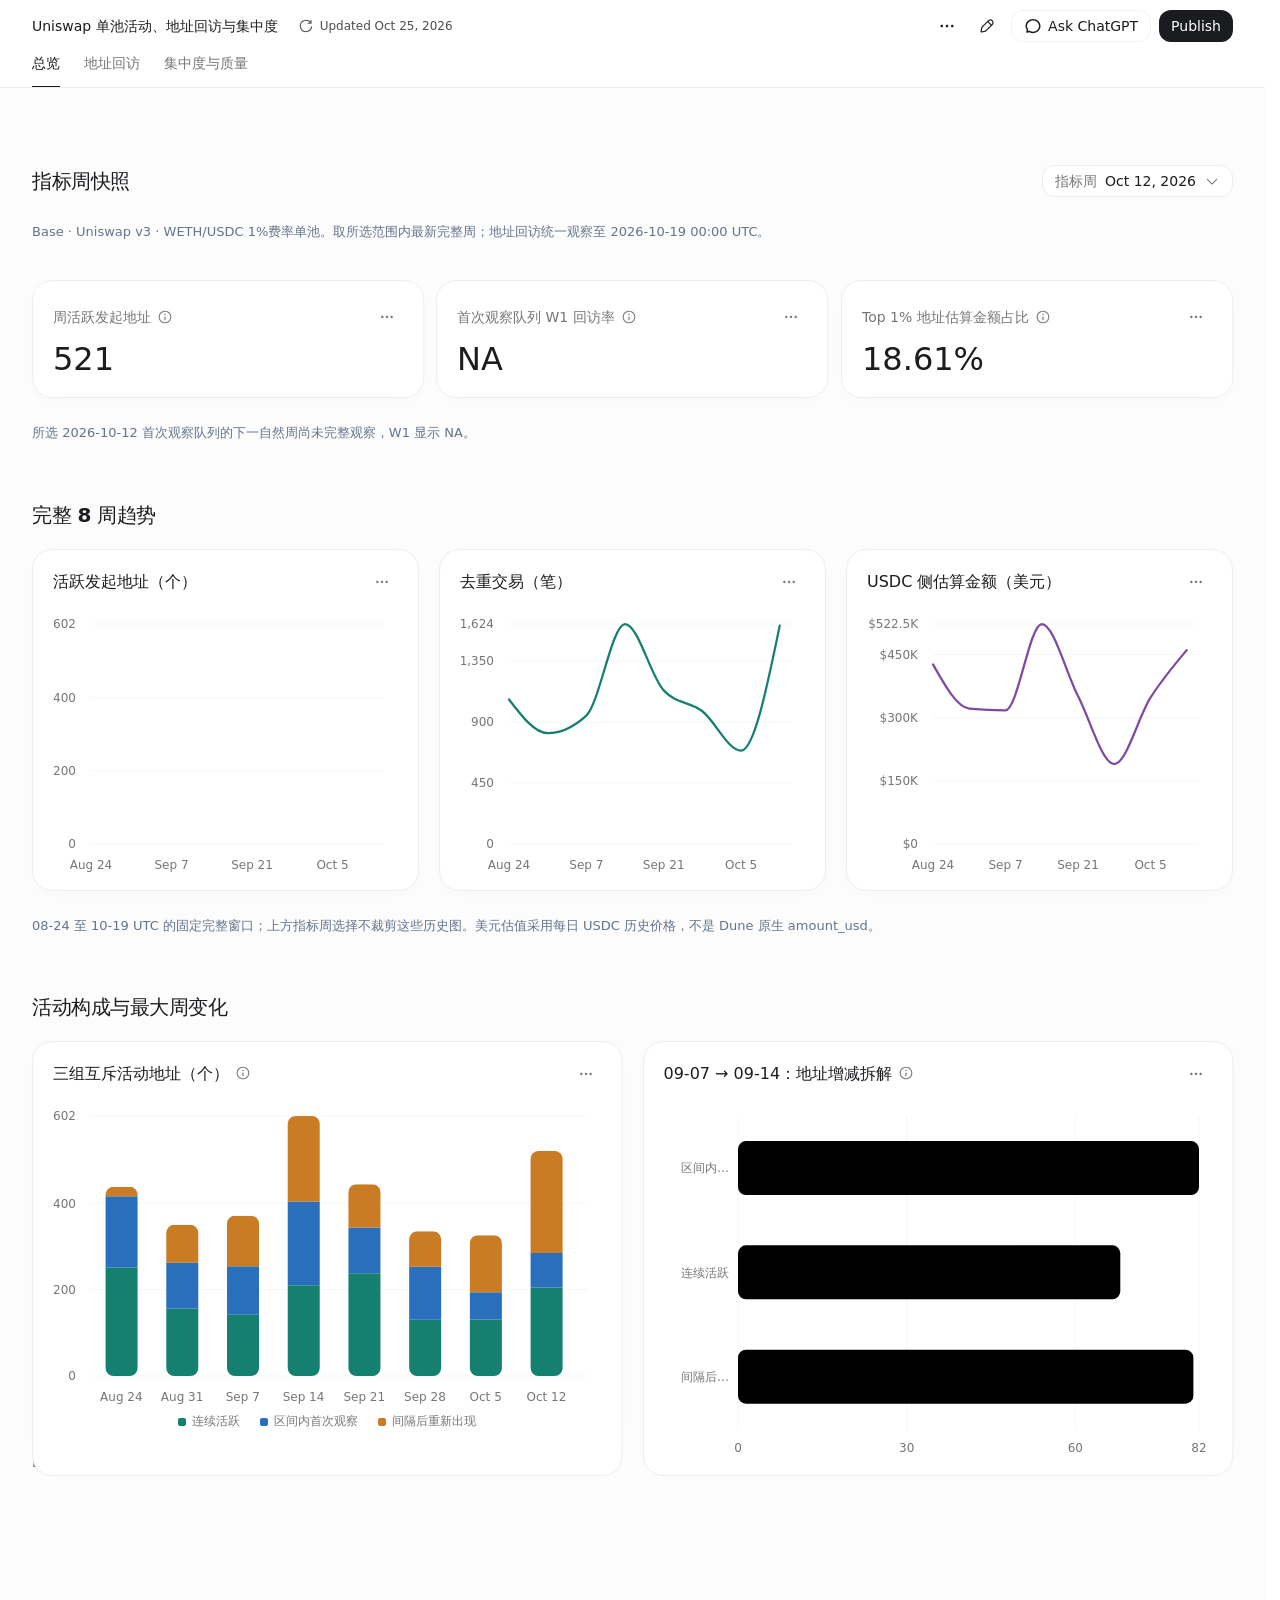
==== projects/uniswap/dashboard.html @ 39aacb33 "Add two analytics case studies" ====
<!doctype html>
<html lang="en">
<head>
<meta charset="utf-8">
<meta name="viewport" content="width=device-width, initial-scale=1">
<meta name="color-scheme" content="light dark">
<meta name="theme-color" content="#ffffff">
<meta name="data-app-snapshot-sha256" content="a5e13abe35f78bcb61aeace3ff3f93afcd5a74843738dbc9868cdb8bfe557762">
<meta name="data-app-runtime-sha256" content="9e3ede84b28aded3c7379b6e6a5611f0d95b9977eb0f781e279ceefabfcbd27e">
<meta name="data-app-bootstrap" content="deferred-content-v1">


<meta name="data-app-local-thread" content="01a1101c-52bf-7722-a598-605a8743a29d">
<title>Uniswap 单池活动、地址回访与集中度</title>
<link rel="icon" type="image/svg+xml" href="[data-uri]">
<style>:root{color-scheme:light dark;--adaptive-theme:1;--font-sans-default:-apple-system-body,ui-sans-serif,-apple-system,system-ui,"Segoe UI",Helvetica,"Apple Color Emoji",Arial,sans-serif,"Segoe UI Emoji","Segoe UI Symbol";--font-sans:var(--vscode-font-family,var(--font-sans-default));--background:var(--color-token-main-surface-primary,var(--color-background-surface,light-dark(#fff,#181818)));--surface:var(--color-background-elevated-secondary-opaque,light-dark(#fcfcfc,#212121));--surface-raised:var(--color-token-dropdown-background,light-dark(#fff,#282828));--muted:light-dark(#f7f7f7,#282828);--control:var(--color-background-control-opaque,light-dark(#fff,#212121));--control-hover:light-dark(#f2f2f2,#303030);--interaction-hover:var(--muted);--interaction-active:var(--control-hover);--text:var(--color-token-foreground,var(--color-text-foreground,light-dark(#1a1c1f,#fff)));--secondary:var(--color-token-description-foreground,light-dark(#767676,#afafaf));--border:var(--color-token-border,var(--color-border,light-dark(#ededed,#303030)));--border-strong:var(--color-border-heavy,light-dark(#dfdfdf,#414141));--accent:var(--color-text-accent,light-dark(#339cff,#99ceff));--positive:var(--color-text-success,light-dark(#00a240,#40c977));--negative:var(--color-text-error,light-dark(#e02e2a,#ff6764));--chart-1:light-dark(#0285ff,#66b5ff);--chart-2:light-dark(#924ff7,#ad7bf9);--chart-3:light-dark(#04b84c,#40c977);--chart-4:light-dark(#fb6a22,#ff8549);--chart-5:light-dark(#ff66ad,#ff8cc1);--chart-6:light-dark(#ffc300,#ffd240);--chart-7:light-dark(#fa423e,#ff6764);--chart-8:light-dark(#8f8f8f,#afafaf);--chart-neutral-fill:color-mix(in srgb,var(--text) 3%,var(--surface));--ranked-list-fill:color-mix(in srgb,var(--chart-1) 16%,var(--surface));--ranked-list-fill-hover:color-mix(in srgb,var(--chart-1) 24%,var(--surface));--movement-positive:color-mix(in srgb,var(--positive) 75%,var(--text));--movement-negative:color-mix(in srgb,var(--negative) 75%,var(--text));--movement-total:var(--secondary);--card-radius:16px;--data-card-radius:20px;--data-card-background:var(--background);--control-radius:12px;--mark-radius:8;--card-shadow:0 4px 12px rgb(0 0 0/1%);--shadow:0 8px 16px -4px rgb(0 0 0/12%)}:root:not([data-app-theme]),:root:is([data-app-theme="original"],[data-app-theme="codex-classic"]){--dashboard-background:light-dark(color-mix(in srgb,var(--background) 98.6%,var(--text)),var(--background))}
.dashboard-topbar-copy,.dashboard-topbar-actions,.dashboard-topbar-edit-controls{align-items:center;gap:10px;min-width:0;display:flex}.dashboard-topbar-copy{flex:auto}.dashboard-topbar-actions,.dashboard-topbar-edit-controls{flex:none}.dashboard-topbar-mode-controls{flex:none;align-items:center;gap:10px;display:flex}.dashboard-topbar-mode-controls [data-mode-action]{box-sizing:border-box;white-space:nowrap;transform-origin:100%}@media (width<=599px){.dashboard-topbar-mode-controls{grid-area:2/1/3/-1;justify-self:end}}.data-executive-summary{border-radius:var(--data-card-radius,var(--card-radius));background:0 0;border:0;min-width:0;overflow:visible}.data-executive-summary-heading{margin:0}.data-executive-summary-trigger{border-radius:var(--data-card-radius,var(--card-radius));width:100%;color:var(--text);cursor:pointer;font:inherit;text-align:left;background:0 0;border:0;justify-content:space-between;align-items:center;gap:16px;padding:12px 14px;display:flex}.data-executive-summary-trigger:hover{background:var(--interaction-hover,var(--control-hover))}.data-executive-summary-trigger:focus-visible{outline:2px solid var(--accent);outline-offset:-2px}.data-executive-summary-title-group{flex-wrap:wrap;flex:1;align-items:baseline;gap:10px;min-width:0;display:flex}.data-executive-summary-title{white-space:nowrap;flex:none;font-size:16px;font-weight:500;line-height:20px}.data-executive-summary-preview{min-width:0;color:color-mix(in srgb, var(--secondary) 68%, transparent);text-overflow:ellipsis;white-space:nowrap;flex:240px;font-size:14px;font-weight:400;line-height:20px;overflow:hidden}.data-executive-summary-toggle-icon{width:18px;height:18px;color:var(--secondary);flex:none;position:relative}.data-executive-summary-toggle-icon:before,.data-executive-summary-toggle-icon:after{content:"";background:currentColor;border-radius:999px;width:14px;height:1.5px;position:absolute;top:50%;left:50%;transform:translate(-50%,-50%)}.data-executive-summary-toggle-icon:after{transform:translate(-50%,-50%)rotate(90deg)}.data-executive-summary-trigger[aria-expanded=true] .data-executive-summary-toggle-icon:after{opacity:0}.data-executive-summary[data-open] .data-executive-summary-title{color:var(--secondary)}.data-executive-summary-panel{padding:0 0 18px}.data-executive-summary--inset{background:color-mix(in srgb, var(--text) 2%, transparent);overflow:hidden}.data-executive-summary--inset .data-executive-summary-trigger:hover{background:color-mix(in srgb, var(--text) 2%, transparent)}.data-executive-summary--inset .data-executive-summary-panel{padding:0 14px 18px}.data-executive-summary-content{grid-template-columns:minmax(0,1fr);gap:16px;width:100%;min-width:0;max-width:780px;padding-top:8px;display:grid}.data-executive-summary-content>:where(p,ul,ol){margin:0}.data-executive-summary-content .rich-narrative{min-width:0;margin:0}.data-executive-summary-content :is(.rich-narrative-content,.report-rich-editable)>p{margin:0}.data-executive-summary-content p{color:var(--text);font-size:16px;line-height:1.55}.data-executive-summary-content :is(strong,b,.markdown-bold){font-weight:600}.data-segmented-control{border:1px solid var(--border);border-radius:var(--control-radius);background:var(--control);align-items:stretch;min-width:0;max-width:100%;display:inline-flex;overflow:visible}.data-segmented-control[data-full-width]{width:100%;display:flex}.data-segmented-control-label{text-overflow:ellipsis;white-space:nowrap;min-width:0;overflow:hidden}.data-segmented-control[data-disabled]{opacity:var(--control-disabled-opacity,.58)}.data-segmented-control button{border:0;border-left:1px solid var(--border);min-width:0;min-height:30px;color:var(--secondary);cursor:pointer;font:inherit;white-space:nowrap;background:0 0;flex:0 auto;justify-content:center;align-items:center;padding:0 12px;font-size:14px;font-weight:400;line-height:20px;display:inline-flex;position:relative}.data-segmented-control button:first-child{border-radius:var(--control-radius) 0 0 var(--control-radius)}.data-segmented-control button:last-child{border-radius:0 var(--control-radius) var(--control-radius) 0}.data-segmented-control button:only-child{border-radius:var(--control-radius)}.data-segmented-control-tooltip{z-index:var(--layer-tooltip);position:absolute;bottom:calc(100% + 7px);left:50%;transform:translate(-50%,2px)}.data-segmented-control-button:hover .data-segmented-control-tooltip,.data-segmented-control-button:focus-visible .data-segmented-control-tooltip{opacity:1;transform:translate(-50%)}.data-segmented-control[data-size=default] button{min-height:calc(var(--data-control-height,32px) - 2px)}.data-segmented-control[data-full-width] button{flex:1 1 0}.data-segmented-control button:first-child{border-left:0}.data-segmented-control button:hover:not(:disabled){background:var(--interaction-hover,var(--control-hover));color:var(--text)}.data-segmented-control button:focus-visible{z-index:1;outline:2px solid var(--accent);outline-offset:-2px;position:relative}.data-segmented-control button[aria-pressed=true]{background:color-mix(in srgb, var(--text) 5%, transparent);color:var(--text)}.data-segmented-control button:disabled{cursor:default}@media (prefers-reduced-motion:reduce){.data-segmented-control button{transition:none}}.data-slider{--data-slider-control-height:var(--data-control-height,32px);--data-slider-control-padding:var(--space-3,12px);--data-slider-inline-gap:24px;--data-slider-inline-label-width:200px;align-content:start;gap:var(--field-label-gap,6px);min-width:0;color:var(--text);display:grid;container:data-slider/inline-size}.data-slider[data-layout=inline]{grid-template-columns:minmax(112px, var(--data-slider-inline-label-width)) minmax(0, 1fr);align-items:center;column-gap:var(--data-slider-inline-gap);row-gap:var(--field-label-gap,6px)}.data-slider[data-layout=inline]>.data-slider-label--outside{grid-area:1/1}.data-slider[data-layout=inline]>.data-slider-control{grid-area:1/2}.data-slider[data-layout=inline][data-label-placement=hidden]>.data-slider-control{grid-column:1/-1}.data-slider[data-disabled]{opacity:var(--control-disabled-opacity,.58)}.data-slider-label{min-width:0;color:var(--secondary);font-size:14px;font-weight:400;line-height:20px}.data-slider-label--outside{width:fit-content}.data-slider-label--inline{box-sizing:border-box;width:100%;min-height:var(--data-slider-control-height);pointer-events:none;text-overflow:ellipsis;white-space:nowrap;align-items:center;padding-inline:16px;display:flex;overflow:hidden}.data-slider[data-label-placement=inline]{gap:0}.data-slider[data-label-placement=inline] .data-slider-label--inline{z-index:5;inset-block:0;left:var(--data-slider-control-padding);width:auto;max-width:calc(100% - 96px);min-height:0;padding:0;position:absolute}.data-slider--range[data-center-inline-label] .data-slider-label--inline{left:var(--data-slider-midpoint);width:max-content;max-width:max(0px, calc(var(--data-slider-span) - 32px));text-align:center;justify-content:center;transform:translate(-50%)}.data-slider-label--hidden,.data-slider-visually-hidden{clip:rect(0 0 0 0);clip-path:inset(50%);white-space:nowrap;border:0;width:1px;height:1px;margin:-1px;padding:0;position:absolute;overflow:hidden}.data-slider-control{height:var(--data-slider-control-height);border:1px solid var(--border);border-radius:var(--control-radius);background:var(--surface);touch-action:none;min-width:0;transition:border-color .12s,box-shadow .12s;position:relative;overflow:visible}.data-slider-control:has(.data-slider-input:focus-visible){border-color:var(--control-focus-border,var(--border-strong));box-shadow:var(--control-focus-ring,0 0 0 1px var(--border-strong))}.data-slider-track{z-index:1;border-radius:inherit;pointer-events:none;position:absolute;inset:-1px;overflow:visible}.data-slider-selection{inset:0 calc(100% - var(--data-slider-end-position)) 0 var(--data-slider-start-position);border-radius:inherit;background:var(--muted);min-width:0;box-shadow:inset 0 0 0 1px color-mix(in srgb, var(--text) 9%, transparent), 0 1px 1px color-mix(in srgb, var(--text) 3%, transparent);transition:box-shadow .12s;position:absolute}.data-slider:not([data-disabled]) .data-slider-control:hover .data-slider-selection{box-shadow:inset 0 0 0 1px color-mix(in srgb, var(--text) 14%, transparent), 0 1px 1px color-mix(in srgb, var(--text) 3%, transparent)}.data-slider--single .data-slider-selection{min-width:min(16px,100%)}.data-slider-bound,.data-slider-value{z-index:5;color:var(--secondary);font-variant-numeric:tabular-nums;pointer-events:none;white-space:nowrap;font-size:12px;line-height:16px;position:absolute;top:50%;transform:translateY(-50%)}.data-slider-bound{transition:opacity .12s}.data-slider-bound--minimum{left:8px}.data-slider-bound--maximum{right:8px}.data-slider-bound[data-hidden]{opacity:0}.data-slider-value[data-placement=inside]{color:var(--text)}.data-slider-value--end{right:var(--data-slider-control-padding);color:var(--text);font-size:14px;line-height:20px;left:auto}.data-slider--range .data-slider-value{color:var(--text);font-size:14px;line-height:20px}.data-slider-handle{z-index:4;background:var(--secondary);opacity:.55;pointer-events:none;border-radius:999px;width:2px;height:18px;transition:opacity .12s;position:absolute;top:50%;transform:translate(-1px,-50%)}.data-slider-handle--lower{left:clamp(8px, calc(var(--data-slider-start) + 8px), calc(100% - 8px))}.data-slider-handle--upper{left:clamp(8px, calc(var(--data-slider-end) - 8px), calc(100% - 8px))}.data-slider--range[data-collapsed] .data-slider-handle{left:clamp(8px, var(--data-slider-start), calc(100% - 8px))}.data-slider:not([data-disabled]) .data-slider-control:hover .data-slider-handle{opacity:.8}.data-slider--single .data-slider-control:has(.data-slider-input:active) .data-slider-handle--upper,.data-slider--single .data-slider-control:has(.data-slider-input:focus-visible) .data-slider-handle--upper,.data-slider--range[data-active-thumb=lower] .data-slider-control:has(.data-slider-input--lower:active,.data-slider-input--lower:focus-visible) .data-slider-handle--lower,.data-slider--range[data-active-thumb=upper] .data-slider-control:has(.data-slider-input--upper:active,.data-slider-input--upper:focus-visible) .data-slider-handle--upper{opacity:1}.data-slider-input{appearance:none;cursor:ew-resize;opacity:0;touch-action:none;background:0 0;border:0;outline:0;width:100%;height:100%;margin:0;position:absolute;inset:0}.data-slider-input:disabled{cursor:default}.data-slider-input--single{z-index:6}.data-slider--range .data-slider-input{z-index:6;pointer-events:none}.data-slider--range[data-active-thumb=lower] .data-slider-input--lower,.data-slider--range[data-active-thumb=upper] .data-slider-input--upper{z-index:7}.data-slider-input::-webkit-slider-runnable-track{height:var(--data-slider-control-height);background:0 0}.data-slider-input::-webkit-slider-thumb{width:20px;height:var(--data-slider-control-height);appearance:none;cursor:ew-resize;background:0 0;border:0;margin-top:0}.data-slider--range .data-slider-input::-webkit-slider-thumb{pointer-events:auto}.data-slider-input::-moz-range-track{height:var(--data-slider-control-height);background:0 0}.data-slider-input::-moz-range-thumb{width:20px;height:var(--data-slider-control-height);cursor:ew-resize;background:0 0;border:0}.data-slider--range .data-slider-input::-moz-range-thumb{pointer-events:auto}@media (pointer:coarse){.data-slider-input::-webkit-slider-thumb{width:44px}.data-slider-input::-moz-range-thumb{width:44px}}@container data-slider (width<=520px){.data-slider[data-layout=inline]>.data-slider-label--outside,.data-slider[data-layout=inline]>.data-slider-control{grid-column:1/-1}.data-slider[data-layout=inline]>.data-slider-label--outside{grid-row:1}.data-slider[data-layout=inline]>.data-slider-control{grid-row:2}}@media (prefers-reduced-motion:reduce){.data-slider-control,.data-slider-bound,.data-slider-handle{transition:none}}.data-switch{min-height:32px;color:var(--text);cursor:pointer;font:inherit;text-align:left;background:0 0;border:0;justify-content:space-between;align-items:center;gap:12px;padding:0;font-size:14px;font-weight:400;display:inline-flex}.data-switch[data-full-width]{width:100%}.data-switch-track{background:var(--border-strong);border-radius:999px;flex:none;width:34px;height:20px;transition:background .16s;position:relative}.data-switch-track:after{background:var(--surface-raised);content:"";border-radius:50%;width:16px;height:16px;transition:transform .16s;position:absolute;top:2px;left:2px}.data-switch[aria-checked=true] .data-switch-track{background:var(--accent)}.data-switch[aria-checked=true] .data-switch-track:after{transform:translate(14px)}.data-switch:focus-visible{outline:2px solid var(--accent);outline-offset:2px}.data-switch:disabled{cursor:default;opacity:var(--control-disabled-opacity,.58)}@media (prefers-reduced-motion:reduce){.data-switch-track,.data-switch-track:after{transition:none}}.data-switch[data-size=compact]{color:var(--secondary);font:inherit;border-radius:var(--control-radius);cursor:pointer;white-space:nowrap;background:0 0;border:0;align-items:center;gap:8px;padding:6px 8px;font-size:14px;display:inline-flex}.data-switch[data-size=compact]:hover{background:var(--interaction-hover);color:var(--text)}.data-switch[data-size=compact] .data-switch-track{background:var(--border-strong);border-radius:10px;width:28px;height:16px;transition:background .12s;position:relative}.data-switch[data-size=compact] .data-switch-track:after{content:"";background:var(--surface);border-radius:50%;width:12px;height:12px;transition:transform .12s;position:absolute;top:2px;left:2px}.data-switch[data-size=compact][aria-checked=true] .data-switch-track{background:var(--text)}.data-switch[data-size=compact][aria-checked=true] .data-switch-track:after{transform:translate(12px)}.form-checkbox{align-items:center;gap:var(--space-2);cursor:pointer;display:inline-flex}.form-checkbox-control{flex:0 0 var(--space-5);width:var(--space-5);height:var(--space-5);display:inline-flex;position:relative}.form-checkbox-control input{appearance:none;z-index:1;border-radius:var(--radius-xs);width:100%;height:100%;cursor:inherit;background:0 0;border:0;margin:0;position:absolute;inset:0}.form-checkbox-control>:not(input){pointer-events:none;position:absolute;inset:0}.form-checkbox-control [data-dashboard-icon=checkboxUnchecked]{color:var(--border-strong)}.form-checkbox-control [data-dashboard-icon=checkboxChecked]{color:var(--text);opacity:0}.form-checkbox-control input:checked~[data-dashboard-icon=checkboxUnchecked]{opacity:0}.form-checkbox-control input:checked~[data-dashboard-icon=checkboxChecked]{opacity:1}.form-checkbox-control input:focus-visible{outline:2px solid var(--accent);outline-offset:3px}.form-checkbox:has(input:disabled){opacity:.5;cursor:not-allowed}.section-navigator{z-index:20;padding:6px;position:fixed;top:50%;left:12px;transform:translateY(-50%)}.section-navigator:not([data-placement=inline])[data-fits-gutter=false]{visibility:hidden;pointer-events:none}.section-navigator-trigger{border-radius:var(--radius-md);color:var(--secondary);font:inherit;cursor:pointer;background:0 0;border:0;align-items:center;margin:0;padding:8px 6px;display:flex}.section-navigator-trigger:focus-visible{outline:2px solid var(--accent);outline-offset:2px}.section-navigator-rail{flex-direction:column;align-items:flex-start;width:28px;display:flex}.section-navigator-rail>span{align-items:center;height:12px;display:flex}.section-navigator-rail i{background:var(--secondary);opacity:.5;border-radius:999px;width:9px;height:3px;display:block}.section-navigator-rail i[data-active]{background:var(--text);opacity:1;width:14px}.section-navigator-label{display:none}.section-navigator-menu{opacity:0;visibility:hidden;pointer-events:none;gap:2px;width:max-content;max-width:calc(100vw - 24px);max-height:min(440px,80vh);transition:opacity .1s,transform .1s,visibility .1s;position:absolute;top:50%;left:0;overflow-y:auto;transform:translate(-4px,-50%)}.section-navigator[data-open] .section-navigator-menu{opacity:1;visibility:visible;pointer-events:auto;transform:translateY(-50%)}.section-navigator-menu .menu-item{min-height:28px;padding-block:4px;font-size:12px;font-weight:500}.section-navigator-menu .menu-item-label{text-overflow:ellipsis;white-space:nowrap;overflow:hidden}.section-navigator-menu .menu-item[aria-current]{background:var(--control);color:var(--text)}.section-navigator-menu .menu-item:not([aria-current]){color:var(--secondary)}.section-navigator[data-placement=inline]{margin-bottom:12px;position:relative;top:auto;left:auto;transform:none}.section-navigator[data-placement=inline] .section-navigator-label{display:inline}.section-navigator[data-placement=inline] .section-navigator-trigger{background:var(--control);border:1px solid var(--border);padding:8px 12px}.section-navigator[data-placement=inline] .section-navigator-menu{top:100%;transform:translateY(-4px)}.section-navigator[data-placement=inline][data-open] .section-navigator-menu{transform:none}@media (width<=1080px){.section-navigator:not([data-placement=inline]){display:none}}@media (prefers-reduced-motion:reduce){.section-navigator-menu{transition:none}}.bar-family-list-row,.bar-family-grouped-bar,.bar-family-bullet-row{width:100%;font:inherit;text-align:left;cursor:default;background:0 0;border:0;padding:0;position:relative}.experimental-bar-chart{min-width:0;position:relative}.bar-family-list{gap:var(--bar-family-row-gap,13px);padding:8px 0;display:grid}.bar-family-list[data-label-position=summary],.bar-family-range{padding:0}.bar-family-list-row{min-width:0;color:var(--text);gap:6px;transition:opacity .16s;display:grid}.bar-family-list[data-interacting] .bar-family-list-row:not([data-active]){opacity:.38}.bar-family-list-row:focus-visible,.bar-family-bullet-row:focus-visible{outline:2px solid var(--accent);outline-offset:4px;border-radius:6px}.bar-family-list-copy{font-size:var(--bar-family-font-size,14px);justify-content:space-between;align-items:baseline;gap:12px;line-height:1.2;display:flex}.bar-family-list-copy>span{text-overflow:ellipsis;white-space:nowrap;min-width:0;overflow:hidden}.bar-family-list-copy strong{font-size:inherit;flex:none;font-weight:650}.bar-family-list-track{min-width:0;height:var(--bar-family-thickness,12px);border-radius:var(--bar-family-radius,999px);background:0 0;display:block;overflow:hidden}.bar-family-list-row[data-track] .bar-family-list-track{background:var(--bar-family-track-color)}.bar-family-list-track>span{border-radius:inherit;height:100%;transition:width .18s;display:block}.bar-family-list-row[data-track] .bar-family-list-track[data-segments]{grid-template-columns:repeat(var(--progress-segments), minmax(0, 1fr));background:0 0;gap:3px;display:grid}.bar-family-list-track[data-segments]>span{background:color-mix(in srgb, var(--progress-color) 14%, var(--surface))}.bar-family-list-track[data-segments]>span[data-active]{background:var(--progress-color)}.bar-family-progress-summary{flex-wrap:wrap;gap:4px 8px}.bar-family-progress-summary strong{letter-spacing:-.035em;font-size:20px;font-weight:560;line-height:24px}.bar-family-progress-summary>span{color:var(--secondary);white-space:normal;overflow-wrap:normal}.bar-family-range-track{background:var(--border-strong);border-radius:999px;height:3px;position:relative}.bar-family-range-track i{border:2px solid var(--surface);background:var(--bar-family-range-color,var(--text));width:8px;height:8px;box-shadow:0 0 0 1px var(--border-strong);border-radius:50%;position:absolute;top:50%;transform:translate(-50%,-50%)}.bar-family-range .bar-family-list-row{align-content:center;min-height:28px}.bar-family-range .bar-family-list-row:is(:hover,:focus-visible) .bar-family-range-track{background:var(--secondary)}.bar-family-range .bar-family-list-row:is(:hover,:focus-visible) .bar-family-range-track i{box-shadow:0 0 0 2px var(--bar-family-range-color,var(--text))}.bar-family-range-bounds{color:var(--secondary);font-variant-numeric:tabular-nums;font-size:10px}.bar-family-list-row:hover .bar-family-list-track>span,.bar-family-list-row:focus-visible .bar-family-list-track>span{filter:saturate(1.12)brightness(.92)}.bar-family-list--rankedList .bar-family-list-copy{z-index:2;height:var(--bar-family-thickness,32px);color:var(--text);align-items:center;position:absolute;top:0;left:12px;right:12px}.bar-family-list--rankedList .bar-family-list-row{gap:0}.bar-family-list[data-label-position=above] .bar-family-list-row{gap:7px}.bar-family-list[data-label-position=above] .bar-family-list-value{font-size:var(--bar-family-font-size,14px);align-items:baseline;gap:4px;line-height:1;display:flex}.bar-family-list[data-label-position=above] .bar-family-list-value strong{letter-spacing:-.02em;font-size:28px;font-weight:500}.bar-family-list[data-label-position=above] .bar-family-list-track>span{align-items:center;padding-inline:10px;display:flex}.bar-family-list[data-label-position=above] .bar-family-list-track b{font-size:var(--bar-family-font-size,14px);text-overflow:ellipsis;white-space:nowrap;font-weight:500;overflow:hidden}.bar-family-list-toggle{color:var(--secondary);font:inherit;cursor:pointer;background:0 0;border:0;border-radius:8px;justify-self:start;padding:5px 9px;font-size:13px;font-weight:600}.bar-family-list-toggle:hover{background:color-mix(in srgb, var(--text) 6%, transparent);color:var(--text)}.bar-family-list-toggle:focus-visible{outline:2px solid var(--accent);outline-offset:2px}.bar-family-grouped-list{gap:var(--bar-family-group-gap,15px);display:grid}.bar-family-grouped-row{gap:6px;display:grid}.bar-family-grouped-label{color:var(--text);font-size:14px;font-weight:500}.bar-family-grouped-pair{gap:4px;display:grid}.bar-family-grouped-bar{grid-template-columns:minmax(0, 1fr) var(--bar-family-value-width,4ch);min-height:max(22px, var(--bar-family-thickness,10px));color:inherit;align-items:center;gap:12px;transition:opacity .16s;display:grid}.bar-family-grouped-list[data-interacting] .bar-family-grouped-bar:not([data-active]){opacity:.38}.bar-family-grouped-bar:hover .bar-family-grouped-track>span,.bar-family-grouped-bar:focus-visible .bar-family-grouped-track>span{filter:saturate(1.08)brightness(.96)}.bar-family-grouped-bar:focus-visible{outline:2px solid var(--accent);outline-offset:3px;border-radius:4px}.bar-family-grouped-track{min-width:0;height:var(--bar-family-thickness,10px);border-radius:var(--bar-family-radius,5px);display:block;overflow:hidden}.bar-family-grouped-value{text-align:end;min-width:4ch;color:var(--text);font-variant-numeric:tabular-nums;font-size:14px;font-weight:600;line-height:22px}.bar-family-grouped-track>span{border-radius:inherit;height:100%;display:block}.bar-family-grouped-list>.chart-legend{justify-content:flex-start;margin:0}.experimental-bar-plot{width:100%;height:100%;min-height:0}.experimental-bar-chart[data-axis-label=true]{grid-template-rows:minmax(0,1fr) 18px;gap:4px;display:grid}.experimental-bar-axis-label{color:var(--secondary);text-align:center;font-size:11px;line-height:18px}.bar-family-segmented{gap:18px;padding:8px 0;display:grid;position:relative;container:composition/inline-size}.bar-family-segmented :is(.bar-family-segment,.bar-family-segment-callouts>div,.bar-family-segment-labels>div,.bar-family-segment-annotations>div,tbody>tr){transition:opacity .12s}.bar-family-segmented[data-interacting] :is(.bar-family-segment,.bar-family-segment-callouts>div,.bar-family-segment-labels>div,.bar-family-segment-annotations>div,tbody>tr):not([data-active]){opacity:.38}.bar-family-segment[data-active]{box-shadow:inset 0 0 0 1px color-mix(in srgb, var(--text) 24%, transparent)}@media (prefers-reduced-motion:reduce){.bar-family-segmented *{transition:none}}.bar-family-comparison-table{max-width:100%;display:none;overflow-x:auto}.bar-family-comparison-table table{border-collapse:collapse;width:100%;font-size:13px}.bar-family-comparison-table :is(th,td){border-bottom:1px solid var(--border);text-align:right;font-variant-numeric:tabular-nums;padding:10px 4px}.bar-family-comparison-table th{font-weight:500}.bar-family-comparison-table th:first-child{text-align:left}.bar-family-comparison-table thead,.bar-family-period-label{color:var(--secondary);font-size:12px}.bar-family-segmented[data-callouts-fit=false]>.bar-family-segment-callouts{visibility:hidden;pointer-events:none;top:0;position:absolute;inset-inline:0}.bar-family-segmented[data-callouts-fit=false]>.bar-family-comparison-table{display:block}.bar-family-segmented-track{width:100%;height:var(--bar-family-thickness,28px);border-radius:var(--bar-family-radius,999px);background:color-mix(in srgb, var(--text) 7%, transparent);display:flex;overflow:visible}.bar-family-segment{border:0;border-right:var(--bar-family-segment-gap,2px) solid var(--surface);color:#fff;min-width:2px;font:inherit;font-size:var(--bar-family-font-size,14px);cursor:default;padding:0;font-weight:650;position:relative;overflow:visible}.bar-family-segment:first-child{border-radius:var(--bar-family-radius,999px) 0 0 var(--bar-family-radius,999px)}.bar-family-segment:last-child{border-radius:0 var(--bar-family-radius,999px) var(--bar-family-radius,999px) 0;border-right:0}.bar-family-segment:only-child,.bar-family-segmented[data-rounded-segments] .bar-family-segment{border-radius:var(--bar-family-radius,999px)}.bar-family-segment:hover,.bar-family-segment:focus-visible{z-index:2}.bar-family-segment:focus-visible{outline:2px solid var(--accent);outline-offset:3px}.bar-family-segment-annotations{grid-template-columns:repeat(2,minmax(0,1fr));gap:0 24px;display:grid}@container composition (width<=560px){.bar-family-segment-annotations{grid-template-columns:minmax(0,1fr)}}.bar-family-segment-annotations>div{border-bottom:1px solid var(--border);font-size:var(--bar-family-font-size,14px);grid-template-columns:8px minmax(0,1fr) auto;align-items:center;gap:9px;padding:10px 0;display:grid}.bar-family-segment-key{border-radius:50%;width:8px;height:8px}.bar-family-segment-annotations strong,.bar-family-segment-annotations small{display:block}.bar-family-segment-annotations strong{font-size:inherit;font-weight:580}.bar-family-segment-annotations small{color:var(--secondary);font-size:inherit;margin-top:3px;line-height:1.25}.bar-family-segment-annotations b{font-size:inherit;font-weight:650}.bar-family-segment-callouts{color:var(--text);font-size:var(--bar-family-font-size,14px);align-items:end;gap:0;display:grid}.bar-family-segment-callouts>div{min-width:0;padding-right:12px}.bar-family-segment-callouts[data-align=right]>div{text-align:right;padding-left:12px;padding-right:0}.bar-family-segment-callouts[data-align=right] span i{margin-left:8px;margin-right:0}.bar-family-segment-callouts strong,.bar-family-segment-callouts span{font-size:inherit;line-height:1.3;display:block}.bar-family-segment-callouts strong{text-overflow:ellipsis;white-space:nowrap;font-weight:500;overflow:hidden}.bar-family-segment-callouts span{white-space:nowrap;margin-top:5px;font-weight:400}.bar-family-segment-callouts span b{font-size:18px;font-weight:500}.bar-family-segment-callouts span i{background:color-mix(in srgb, var(--text) 18%, transparent);vertical-align:-3px;width:1px;height:16px;margin-right:8px;display:inline-block}.bar-family-segment-callouts small{color:var(--secondary);font-size:inherit;margin-left:7px;font-weight:450}.bar-family-segment-callouts[data-position=bottom]{color:color-mix(in srgb, var(--secondary) 72%, transparent);align-items:start}.bar-family-segment-callouts[data-position=bottom] span{margin-top:0}.bar-family-segment-callouts[data-position=bottom] small{color:inherit}.bar-family-segment-callouts[data-position=bottom] strong{margin-top:5px;font-weight:500}.bar-family-segmented:has(.bar-family-segment-callouts){gap:10px}.bar-family-segmented:has(.bar-family-segment-callouts) .bar-family-segmented-track+.bar-family-segmented-track{margin-top:2px}.bar-family-segment-labels{color:var(--text);font-size:var(--bar-family-font-size,14px);gap:0;display:grid}.bar-family-segment-labels>div{text-align:center;justify-items:center;gap:3px;min-width:0;display:grid}.bar-family-segment-labels>div:first-child{text-align:left;justify-items:start}.bar-family-segment-labels>div:last-child{text-align:right;justify-items:end}.bar-family-segment-labels strong{font-size:inherit;font-weight:500;line-height:1.25}.bar-family-segment-labels span{color:var(--secondary);font-size:inherit;line-height:1.25}.bar-family-bullets{gap:var(--bar-family-row-gap,18px);padding:8px 0;display:grid}.bar-family-bullet-row{color:var(--text);gap:7px;display:grid}.bar-family-bullet-track{height:var(--bar-family-thickness,18px);background:color-mix(in srgb, var(--text) 7%, transparent);border-radius:999px;display:block;position:relative}.bar-family-bullet-value,.bar-family-bullet-projection{border-radius:inherit;position:absolute;top:0;bottom:0;left:0}.bar-family-bullet-projection{opacity:.28}.bar-family-bullet-track i{background:var(--text);border-radius:2px;width:2px;position:absolute;top:-4px;bottom:-4px;transform:translate(-1px)}.bar-family-bullet-row:hover .bar-family-bullet-value,.bar-family-bullet-row:focus-visible .bar-family-bullet-value{filter:saturate(1.08)brightness(.96)}@media (width<=520px){.bar-family-segment-annotations{grid-template-columns:1fr}}@media (prefers-reduced-motion:reduce){.bar-family-list-track>span{transition:none}}:root{--spacing:.25rem;--space-1:var(--spacing);--space-2:calc(var(--spacing) * 2);--space-3:calc(var(--spacing) * 3);--space-4:calc(var(--spacing) * 4);--space-5:calc(var(--spacing) * 5);--space-6:calc(var(--spacing) * 6);--data-card-gap:20px;--data-metric-gap:12px;--data-section-gap:40px;--data-section-content-gap:20px;--data-after-metrics-gap:32px;--radius-2xs:2px;--radius-xs:4px;--radius-sm:6px;--radius-md:8px;--radius-lg:10px;--radius-xl:12px;--radius-2xl:16px;--radius-3xl:20px;--radius-4xl:24px;--radius-full:9999px;--shadow-sm:0 1px 2px -1px #00000014;--shadow-md:0 2px 4px -1px #00000014;--shadow-lg:0 4px 8px -2px #0000001a;--shadow-xl:0 8px 16px -4px #0000001f;--shadow-2xl:0 16px 32px -8px #00000030;--shadow-hairline:0 0 0 .5px color-mix(in srgb, var(--text) 14%, transparent);--text-xs-size:12px;--text-xs-line:16px;--text-sm-size:14px;--text-sm-line:20px;--text-md-size:16px;--text-md-line:24px;--text-lg-size:18px;--text-lg-line:28px;--text-xl-size:20px;--text-xl-line:28px;--text-title-2-tracking:normal;--text-title-3-tracking:normal;--text-large-title-tracking:normal;--inverse-surface:var(--color-background-primary-solid,#111);--inverse-surface-hover:var(--color-background-primary-solid-hover,#000);--inverse-text:var(--color-text-primary-solid,#fff);--danger-surface:var(--color-background-danger-solid,var(--negative));--danger-text:var(--color-text-danger-solid,#fff);--radius-small:var(--radius-md,8px);--layer-header:30;--layer-tooltip:50;--tooltip-delay:.6s;--layer-drag:1000;--layer-tooltip-portal:1100;--motion-duration-fast:.15s;--motion-duration-standard:.3s;--motion-duration-segmented:.3s;--motion-easing-emphasized:cubic-bezier(.23, 1, .32, 1);--motion-easing-segmented:cubic-bezier(.23, 1, .32, 1);--motion-easing-out-quint:cubic-bezier(.23, 1, .32, 1);--block-drag-activation-distance:6;--block-drag-lift:-5px;--block-drag-scale:1.015;--block-drag-preview-opacity:.97;--block-drag-source-opacity:.24;--block-drag-max-tilt:1.5;--block-drag-velocity-smoothing:.18;--block-drag-direction-dead-zone:.04;--block-drag-rotation-duration:.1s;--block-drag-reorder-duration:.22s;--block-drag-drop-duration:.22s;--block-drag-reorder-easing:var(--motion-easing-emphasized);--block-drag-insertion-hysteresis:10;--block-drag-scroll-edge:56;--block-drag-scroll-speed:18;--block-layout-min-metric-span:2;--block-layout-min-chart-span:3;--block-layout-min-custom-span:3;--block-layout-min-table-span:3;--block-layout-min-block-span:3;--block-layout-max-row-items:6;--block-layout-row-insertion-zone:40;--block-layout-row-attraction:8;--block-layout-row-hover-delay:.45s;--block-layout-touch-row-hover-delay:.65s;--block-layout-row-gap:0px;--block-layout-auto-resize:1;--dashboard-frosted-background:color-mix(in srgb, var(--background) 95%, transparent);--dashboard-frosted-blur:14px;--data-app-dashboard-content-width:1440px;--data-app-dashboard-wide-content-width:var(--data-app-dashboard-content-width);--data-app-report-evidence-width:748px;--data-app-report-prose-width:748px;--data-app-dashboard-gutter:32px;--data-app-report-gutter:36px;--data-app-dashboard-mobile-gutter:16px;--data-app-report-mobile-gutter:20px;--report-comparison-fill:var(--lightningcss-light,#d4d4d4)var(--lightningcss-dark,#929292);--dashboard-content-max-width:calc(var(--data-app-dashboard-content-width) + 2 * var(--data-app-dashboard-gutter));--dashboard-content-gutter:var(--data-app-dashboard-gutter);--dashboard-content-mobile-gutter:var(--data-app-dashboard-mobile-gutter);font-family:var(--font-sans);font-synthesis:none;text-rendering:optimizelegibility;-webkit-font-smoothing:antialiased}.source-section{gap:var(--space-6);padding:var(--space-6);display:grid}.source-definition{padding:var(--space-4);border-radius:var(--radius-xl);background:var(--muted)}.source-definition h3{margin:3px 0 7px;font-size:16px}.source-definition>p:last-child{color:var(--secondary);margin:0;font-size:14px;line-height:1.55}.source-label,.source-metadata dt{color:var(--secondary);letter-spacing:0;text-transform:none;margin:0;font-size:14px;line-height:24px}.source-value{overflow-wrap:anywhere;color:var(--secondary);margin:0;font-size:12px}.source-metadata{grid-template-columns:repeat(2,minmax(0,1fr));gap:8px;margin:0;display:grid}.source-metadata div{min-width:0}.source-metadata dd{overflow-wrap:anywhere;color:var(--text);margin:8px 0 0;font-size:14px;line-height:1.6}.source-group{gap:8px;display:grid}.source-copy{color:var(--secondary);margin:0;font-size:14px;line-height:1.55}.source-pills{flex-wrap:wrap;gap:7px;display:flex}.source-pill{border:1px solid var(--border);border-radius:999px;align-items:center;gap:6px;min-width:0;padding:6px 9px;font-size:12px;display:inline-flex}.source-pill[href]{color:var(--text);text-decoration:none}.source-pill[href]:hover{border-color:var(--accent);color:var(--accent)}.source-pill span{overflow-wrap:anywhere}.source-definitions{border-collapse:collapse;width:100%}.source-definitions :is(th,td){border-bottom:1px solid color-mix(in srgb, var(--text) 5%, transparent);color:var(--text);text-align:left;vertical-align:top;padding:8px 0;font-size:14px;line-height:1.6}.source-definitions tr:first-child :is(th,td){border-top:1px solid color-mix(in srgb, var(--text) 5%, transparent)}.source-definitions th{width:136px;padding-right:16px;font-weight:500}.source-definition-formula{overflow-wrap:anywhere;color:var(--secondary);margin-top:5px;font-family:ui-monospace,SFMono-Regular,Menlo,Consolas,monospace;font-size:12px;line-height:1.55;display:block}.source-definition-variable{margin-top:2px;font-weight:400}.source-definition-lineage{overflow-wrap:anywhere;color:var(--secondary);margin-top:4px;font-size:12px;line-height:1.55;display:block}.source-caveats{border-top:1px solid color-mix(in srgb, var(--text) 5%, transparent);margin:0;padding:0;list-style:none;display:grid}.source-caveats li{border-bottom:1px solid color-mix(in srgb, var(--text) 5%, transparent);min-width:0;color:var(--text);padding:8px 0;font-size:14px;line-height:1.6}.source-list{gap:2px;margin:0 -8px;display:grid}.source-row{min-width:0;color:var(--text);border-radius:8px;grid-template-columns:17px minmax(0,1fr) auto;align-items:center;gap:10px;padding:9px 8px;font-size:14px;line-height:20px;text-decoration:none;display:grid}.source-row-icon{color:var(--secondary);align-self:start;margin-top:2px}.source-row-copy{gap:1px;min-width:0;display:grid}.source-row-title{overflow-wrap:anywhere;white-space:normal;min-width:0}.source-trust,.source-usage-note{overflow-wrap:anywhere;color:var(--secondary);font-family:var(--font-sans,inherit);white-space:normal;font-size:12px;line-height:20px}.source-row-external{color:var(--secondary);opacity:0;transition:opacity .12s}.source-row[href]:is(:hover,:focus-visible){background:color-mix(in srgb, var(--text) 5%, transparent)}.source-row[href]:is(:hover,:focus-visible) .source-row-external{opacity:1}.source-section .source-evidence{color:var(--text);font-size:14px;line-height:1.55}.source-trace{gap:0;margin:2px 0 0;padding:0;list-style:none;display:grid}.source-trace-step{grid-template-columns:30px minmax(0,1fr);gap:13px;padding:0 0 22px;display:grid;position:relative}.source-trace-step:not(:last-child):after{background:var(--border);content:"";width:1px;position:absolute;top:30px;bottom:3px;left:14px}.source-trace-marker{border:1px solid var(--border);background:var(--surface);width:29px;height:29px;color:var(--secondary);border-radius:50%;place-items:center;font-size:12px;display:grid}.source-trace-copy{min-width:0;padding-top:4px}.source-trace-copy>strong{color:var(--text);font-size:14px;line-height:1.45;display:block}.source-trace-copy>p{color:var(--text);overflow-wrap:anywhere;margin:6px 0 0;font-size:14px;line-height:1.6}.source-trace-copy .source-pills{margin-top:10px}.sql-viewer{border:1px solid var(--border);background:var(--muted);border-radius:12px;overflow:hidden}.sql-toolbar{border-bottom:1px solid var(--border);justify-content:space-between;align-items:center;gap:12px;min-height:46px;padding:6px 10px 6px 14px;display:flex}.sql-toolbar-actions{align-items:center;gap:2px;display:flex}.sql-source-links{flex-wrap:wrap;gap:8px;min-width:0;display:flex}.sql-source-links a{color:var(--secondary);align-items:center;gap:5px;font-size:12px;text-decoration:none;display:inline-flex}.sql-source-links a:hover{color:var(--text)}.sql-copy-button{min-height:30px;color:var(--secondary);background:0 0;border:0;border-radius:7px;flex:none;align-items:center;gap:5px;padding:5px 8px;font-size:12px;display:inline-flex}.sql-copy-button:hover{background:var(--interaction-hover);color:var(--text)}.sql{white-space:pre;min-height:120px;max-height:calc(100dvh - 250px);margin:0;padding:12px 0;font-family:ui-monospace,SFMono-Regular,Menlo,Monaco,Consolas,monospace;font-size:12px;line-height:1.7;overflow:auto}.sql :is(code,span){font-family:inherit}.sql-line{grid-template-columns:38px minmax(0,1fr);padding-right:14px;display:grid}.sql-line-number{color:var(--secondary);text-align:right;user-select:none;padding-right:10px}.sql-line-content{overflow-wrap:anywhere;white-space:pre-wrap}.sql code{min-width:0;display:block}.sql-keyword{color:var(--accent)}.sql-string{color:var(--positive)}.dialog.chart-export-dialog{--control-radius:var(--radius-xl);background:var(--background);width:100vw;max-width:none;height:100dvh;max-height:none;box-shadow:none;border:0;border-radius:0;flex-direction:column;display:flex;top:0;left:0;overflow:hidden;transform:none}.chart-export-dialog .dialog-header:focus{outline:none}.chart-export-dialog>.dialog-header,.chart-export-footer{flex-shrink:0}.chart-export-dialog>.dialog-header{min-height:52px;padding:0 var(--data-app-dashboard-gutter);border-bottom:var(--hairline,1px) solid var(--color-border-light,var(--border))}.chart-export-dialog .dialog-content{flex-direction:column;flex:auto;min-height:0;padding:0;display:flex;overflow:hidden}.chart-export-layout{flex:auto;grid-template-columns:minmax(0,1fr) minmax(260px,320px);min-height:0;display:grid;overflow:hidden}.chart-export-main{flex-direction:column;min-width:0;min-height:0;padding:0 0 20px;display:flex}.chart-export-stage{background:var(--background);flex:auto;justify-content:safe center;align-items:safe center;min-width:0;min-height:0;padding:28px;display:flex;overflow:auto}.chart-export-preset-description{color:var(--secondary);text-align:center;margin:0;font-size:12px;line-height:18px}.chart-export-preview-frame{flex-shrink:0;position:relative}.chart-export-preview{box-sizing:content-box;transform-origin:0 0;border:1px solid var(--color-border-light,var(--border));border-radius:var(--radius-3xl);position:absolute;inset:0 auto auto 0}.chart-export-preview-clip{border-radius:inherit;width:100%;height:100%;overflow:hidden}.chart-export-preview-clip[data-transparent=true]{background-color:var(--surface);background-image:conic-gradient(color-mix(in srgb, var(--text) 8%, transparent) 25%, transparent 0 50%, color-mix(in srgb, var(--text) 8%, transparent) 0 75%, transparent 0);background-size:16px 16px}.chart-export-artwork[data-transparent=true]{background:0 0}.chart-export-artwork{box-sizing:border-box;background:var(--surface);color:var(--text);font-family:var(--font-sans);pointer-events:none;border:0;border-radius:0;flex-direction:column;gap:12px;padding:20px;display:flex;position:relative;overflow:hidden}.chart-export-heading{flex-shrink:0}.chart-export-heading h2{font:500 16px/24px var(--font-sans);color:var(--text);margin:0}.chart-export-heading p{font:400 14px/20px var(--font-sans);color:var(--secondary);margin:0}.chart-export-heading h2+p{margin-top:4px}.chart-export-provenance p{margin:0}.chart-export-provenance p+p{margin-top:2px}.chart-export-provenance{font:400 12px/18px var(--font-sans);color:var(--secondary);overflow-wrap:anywhere;flex-shrink:0;margin:0}.chart-export-plot{flex:auto;min-height:100px}.chart-export-plot>.chart-layout{height:auto}.chart-export-plot .chart-frame{flex:none}.chart-export-plot .chart-layout--legend-right{flex-direction:column;display:flex}.chart-export-plot .chart-legend{max-height:none;overflow:visible;mask-image:none}.chart-export-plot .chart-legend li[data-collapsed]{visibility:visible}.chart-export-plot .chart-legend-toggle{display:none}.chart-export-resize{border-radius:var(--radius-md);width:28px;height:28px;color:var(--border-strong);cursor:nwse-resize;touch-action:none;background:0 0;border:0;place-items:center;padding:0;display:grid;position:absolute;bottom:-12px;right:-12px}.chart-export-resize:after{content:"";box-sizing:border-box;border-radius:var(--radius-full);clip-path:inset(50% 0 0 50%);pointer-events:none;border:2px solid;width:24px;height:24px;position:absolute;top:-3px;left:-3px}.chart-export-resize:hover{color:var(--secondary)}.chart-export-resize:focus-visible{outline:2px solid var(--accent);outline-offset:2px}.chart-export-size-controls{flex-direction:column;flex:none;align-items:center;gap:14px;padding:20px 20px 0;display:flex}.chart-export-presets{flex-wrap:wrap;justify-content:center;align-items:center;gap:8px;display:flex}.chart-export-presets button{border:1px solid var(--border);border-radius:var(--radius-xl);min-height:32px;color:var(--secondary);background:0 0;padding:0 12px;font-size:14px}.chart-export-presets button:hover,.chart-export-presets button[data-active]{background:var(--interaction-hover);color:var(--text)}.chart-export-custom-size{align-items:center;gap:8px;display:flex}.chart-export-controls.explorer-controls{border-top:0;border-left:var(--hairline,1px) solid var(--color-border-light,var(--border));max-height:none;overflow:auto}.chart-export-controls .explorer-section{flex-direction:column;align-items:stretch;display:flex}.chart-export-controls .explorer-section+.explorer-section{border:0;margin-inline:0;padding-inline:0}.chart-export-dimensions{color:var(--secondary);align-items:center;gap:8px;font-size:14px;display:flex}.chart-export-dimensions label{border:1px solid var(--border);border-radius:var(--radius-xl);align-items:center;gap:4px;min-width:0;padding:0 6px 0 8px;display:flex}.chart-export-dimensions input{width:48px;min-width:0;height:30px;color:var(--text);font:inherit;font-variant-numeric:tabular-nums;appearance:textfield;background:0 0;border:0;padding:0}.chart-export-dimensions input::-webkit-inner-spin-button{-webkit-appearance:none;margin:0}.chart-export-dimensions input::-webkit-outer-spin-button{-webkit-appearance:none;margin:0}.chart-export-dimensions label:focus-within{outline:2px solid var(--accent);outline-offset:2px}.chart-export-dimensions input:focus{outline:none}.chart-export-footer{border-top:1px solid var(--border);justify-content:flex-end;align-items:center;gap:8px;padding:16px 20px;display:flex}.chart-export-status{color:var(--secondary);margin:0 auto 0 0;font-size:12px;line-height:18px}@media (width<=800px){.chart-export-layout{flex-direction:column;display:flex;overflow:auto}.chart-export-main{flex:none}.chart-export-stage{flex:none;height:55dvh;min-height:280px}.chart-export-controls.explorer-controls{border-left:0;border-top:var(--hairline,1px) solid var(--color-border-light,var(--border));overflow:visible}.chart-export-footer{flex-wrap:wrap}.chart-export-status{flex-basis:100%}}@media (width<=650px){.chart-editor-dialog.chart-export-dialog>.dialog-header{min-height:50px;padding:0 var(--data-app-dashboard-mobile-gutter)}.chart-export-stage{padding-inline:var(--data-app-dashboard-mobile-gutter)}.chart-export-size-controls{padding:16px var(--data-app-dashboard-mobile-gutter) 0;gap:10px}.chart-export-presets{flex-wrap:nowrap;justify-content:space-between;gap:4px;width:100%;overflow-x:auto}.chart-export-presets button{white-space:nowrap;padding-inline:4px}.chart-export-resize{width:44px;height:44px}.chart-export-resize:after{top:7px;left:7px}.chart-export-footer{padding:12px var(--data-app-dashboard-mobile-gutter) calc(12px + env(safe-area-inset-bottom));grid-template-columns:repeat(2,minmax(0,1fr));gap:8px;display:grid}.chart-export-footer>:is(button,a){box-sizing:border-box;white-space:nowrap;place-items:center;width:100%;min-width:0;min-height:44px;padding-inline:4px;font-size:14px;display:grid}.chart-export-footer .chart-export-status{grid-column:1/-1}}.dialog.publish-review-dialog{border-radius:24px;flex-direction:column;width:min(480px,100vw - 32px);max-width:calc(100vw - 32px);max-height:calc(100dvh - 32px);display:flex;overflow:hidden}.publish-review-dialog .dialog-header{flex:none;padding:24px 24px 20px}.publish-review-dialog .dialog-header h2{font-size:20px;line-height:28px}.publish-review-dialog .dialog-header .icon-button:hover:not(:disabled){background:color-mix(in srgb, var(--text) 8%, transparent)}.publish-review-dialog .dialog-content{flex-direction:column;min-height:0;padding:0;display:flex}.publish-review-body{overscroll-behavior:contain;min-height:0;padding:0 24px 24px;overflow:auto}.publish-review-section h3{font:500 14px/20px var(--font-sans);margin:0 0 12px}.publish-review-section p{color:var(--secondary);font:400 14px/20px var(--font-sans);margin:0}.publish-review-audience{border:0;gap:8px;min-width:0;margin:0;padding:0;display:grid}.publish-review-option{border:1px solid var(--color-border-light,var(--border));cursor:pointer;border-radius:12px;grid-template-columns:18px minmax(0,1fr) 16px;align-items:center;gap:12px;min-height:68px;padding:12px;display:grid}.publish-review-option:has(input:checked){border-color:var(--text);background:color-mix(in srgb, var(--text) 3%, transparent)}.publish-review-option:hover{background:var(--interaction-hover)}.publish-review-option:has(input:focus-visible){outline:2px solid var(--text);outline-offset:2px}.publish-review-option>.dashboard-icon,.publish-review-existing>.dashboard-icon{color:var(--secondary)}.publish-review-option strong,.publish-review-existing strong{font:500 14px/20px var(--font-sans)}.publish-review-option-detail{color:var(--secondary);font:400 12px/18px var(--font-sans);margin-top:2px;display:block}.publish-review-option input{width:16px;height:16px;accent-color:var(--text);cursor:pointer;margin:0}.publish-review-permissions{margin-top:20px}.publish-review-permissions p{color:var(--secondary);font:400 14px/20px var(--font-sans);margin:12px 0 0}.publish-review-facts{color:var(--text);font:400 14px/20px var(--font-sans);gap:8px;margin:0;padding-left:18px;display:grid}.publish-review-facts li{padding-left:2px}.publish-review-existing{align-items:flex-start;gap:12px;display:flex}.publish-review-existing .dashboard-icon{flex-shrink:0;margin-top:2px}.publish-review-existing p{margin-top:4px}.publish-review-footer{border-top:1px solid var(--color-border-light,var(--border));flex:none;justify-content:flex-end;align-items:center;gap:8px;padding:16px 24px;display:flex}.publish-review-footer>.button{border:1px solid var(--border);width:100%;height:36px;min-height:36px;font:500 14px/20px var(--font-sans);white-space:nowrap;border-radius:12px;justify-content:center;align-items:center;gap:8px;padding:0 16px;text-decoration:none;display:inline-flex}.publish-review-footer>.button.primary{border-color:#0000}.publish-review-footer>.button:focus-visible{outline:2px solid var(--text);outline-offset:3px}.dashboard-publish-confirm>.dashboard-icon{flex:none}.dashboard-publish-button:disabled,.dashboard-publish-confirm:disabled,.dashboard-publish-confirm[aria-disabled=true]{cursor:not-allowed;opacity:.45}@media (width<=480px){.publish-review-dialog .dialog-header{padding:20px 20px 16px}.publish-review-body{padding:0 20px 20px}.publish-review-footer{flex-wrap:wrap;padding:12px}.publish-review-footer>.button{padding-inline:12px}.publish-review-option{gap:10px;padding:10px}}.dialog-backdrop.data-app-handoff-backdrop{z-index:calc(var(--layer-tooltip-portal,1100) + 1)}.dialog.data-app-handoff-dialog{z-index:calc(var(--layer-tooltip-portal,1100) + 2);width:min(440px,100vw - 32px);max-width:calc(100vw - 32px)}.data-app-handoff-dialog .dialog-content{gap:var(--space-4);display:grid}.data-app-handoff-question{color:var(--secondary);font:400 var(--text-sm-size)/var(--text-sm-line) var(--font-sans);margin:0}.data-app-handoff-choices{gap:var(--space-3);grid-template-columns:repeat(2,minmax(0,1fr));display:grid}.data-app-handoff-dialog .button{min-height:36px;padding:0 var(--space-4);color:var(--text);font:500 var(--text-sm-size)/var(--text-sm-line) var(--font-sans);white-space:nowrap;justify-content:center;align-items:center;text-decoration:none;display:inline-flex}.data-app-handoff-dialog .button:focus-visible,.data-app-handoff-remember input:focus-visible{outline:2px solid var(--text);outline-offset:3px}.data-app-handoff-footer{align-items:center;gap:var(--space-3);flex-wrap:wrap;display:flex}.data-app-handoff-footer>.button{margin-left:auto}.data-app-handoff-remember{align-items:center;gap:var(--space-2);min-height:36px;color:var(--text);font:400 var(--text-sm-size)/var(--text-sm-line) var(--font-sans);cursor:pointer;display:inline-flex}.data-app-handoff-remember input{width:16px;height:16px;accent-color:var(--text);cursor:pointer;flex:0 0 16px;margin:0}@media (width<=480px){.data-app-handoff-dialog .dialog-header{padding-inline:var(--space-5)}.data-app-handoff-dialog .dialog-content{padding-inline:var(--space-5);padding-bottom:var(--space-5)}}@media (width<=360px){.data-app-handoff-choices{grid-template-columns:minmax(0,1fr)}}@keyframes component-skeleton-pulse{0%{opacity:.5}to{opacity:1}}@media (prefers-reduced-motion:reduce){.component-skeleton-shape{animation:none}}.dashboard-shell-loading{--skeleton-fill:color-mix(in srgb, var(--text) 9%, var(--surface));background:var(--dashboard-background,var(--background));min-height:100dvh}.dashboard-shell-loading-embedded{--skeleton-fill:color-mix(in srgb, var(--text) 9%, var(--surface));width:100%;min-width:0}.dashboard-shell-loading-embedded .dashboard-shell-loading-content{max-width:none;margin:0;padding:0}.dashboard-shell-loading-topbar{border-bottom:1px solid var(--border);background:var(--background);justify-content:space-between;align-items:center;height:52px;padding-inline:16px;display:flex}.dashboard-shell-loading-content,.dashboard-shell-loading-error{max-width:calc(var(--data-app-dashboard-content-width) + 2 * var(--data-app-dashboard-gutter));padding:32px var(--data-app-dashboard-gutter) 64px;margin-inline:auto}.dashboard-shell-loading-heading{grid-template-columns:minmax(0,1fr);gap:12px;margin-bottom:32px;display:grid}.dashboard-shell-loading-line{border-radius:var(--radius-sm);background:var(--skeleton-fill);max-width:100%;height:12px;animation:1.4s ease-in-out infinite alternate component-skeleton-pulse}.dashboard-shell-loading-line.is-brand{width:160px;height:16px}.dashboard-shell-loading-line.is-action{width:72px;height:28px}.dashboard-shell-loading-line.is-title{width:280px;height:28px}.dashboard-shell-loading-line.is-description{width:380px}.dashboard-shell-loading-line.is-label{width:120px}.dashboard-shell-loading-line.is-value{width:104px;height:32px;margin-block:24px 16px}.dashboard-shell-loading-line.is-caption{width:80px;height:10px}.dashboard-shell-loading-metrics,.dashboard-shell-loading-charts{gap:var(--data-card-gap);display:grid}.dashboard-shell-loading-metrics{grid-template-columns:repeat(4,minmax(0,1fr));margin-bottom:24px}.dashboard-shell-loading-charts{grid-template-columns:repeat(2,minmax(0,1fr))}.dashboard-shell-loading-card{border:1px solid var(--border);border-radius:var(--data-card-radius);background:var(--data-card-background);min-width:0;padding:24px}.dashboard-shell-loading-charts .component-skeleton-shape{margin-top:24px}@media (width<=900px){.dashboard-shell-loading-metrics{grid-template-columns:repeat(2,minmax(0,1fr))}}@media (width<=650px){.dashboard-shell-loading-content,.dashboard-shell-loading-error{padding:24px var(--data-app-dashboard-mobile-gutter) 40px}.dashboard-shell-loading-metrics,.dashboard-shell-loading-charts{gap:12px}.dashboard-shell-loading-charts{grid-template-columns:minmax(0,1fr)}.dashboard-shell-loading-card{padding:20px}}@media (prefers-reduced-motion:reduce){.dashboard-shell-loading-line{animation:none}}@property --dashboard-tabs-visible-height{syntax:"<length>";inherits:true;initial-value:0}.dashboard-root{--dashboard-topbar-base-height:52px;--dashboard-tabs-expanded-height:36px;--dashboard-tabs-visible-height:0px;--dashboard-tabs-height-duration:.12s;--dashboard-tabs-height-easing:var(--motion-easing-emphasized)}.dashboard-root:has(>.dashboard-topbar[data-tabs-motion-ready]){transition:--dashboard-tabs-visible-height var(--dashboard-tabs-height-duration) var(--dashboard-tabs-height-easing)}.dashboard-root:has(>[data-data-app-content=dashboard]){background:var(--dashboard-background,var(--background));min-height:100dvh}.dashboard-root:has(>.dashboard-topbar>.dashboard-tabs-collapse.is-open){--dashboard-tabs-visible-height:var(--dashboard-tabs-expanded-height)}html{scrollbar-gutter:stable;background:var(--background);overflow-x:clip}*{box-sizing:border-box}body{background:var(--background);color:var(--text);font-size:var(--text-sm-size);line-height:var(--text-sm-line);margin:0;overflow-x:clip}:where(main[data-data-app-content=dashboard]){padding-block:24px 96px}main[data-data-app-content=dashboard]{width:100%;max-width:calc(var(--data-app-content-width,var(--data-app-dashboard-content-width)) + 2 * var(--data-app-layout-gutter,var(--data-app-dashboard-gutter)));padding-inline:var(--data-app-layout-gutter,var(--data-app-dashboard-gutter));margin-inline:auto}@media (width<=650px){:where(main[data-data-app-content=dashboard]){padding-block:18px 56px}main[data-data-app-content=dashboard]{padding-inline:var(--data-app-dashboard-mobile-gutter)}}main[data-data-app-content=dashboard]:has(>:is([data-dashboard-layout=full-width],[data-dashboard-layout=viewport])){width:100%;max-width:none;margin:0;padding:0}.dashboard-root:has(>main[data-data-app-content=dashboard]>[data-dashboard-layout=viewport]){height:100dvh;min-height:0;overflow:hidden}main[data-data-app-content=dashboard]:has(>[data-dashboard-layout=viewport]){height:calc(100dvh - var(--dashboard-topbar-base-height,52px) - var(--dashboard-tabs-visible-height,0px));min-height:0;overflow:hidden}body[data-scroll-locked]:has(.select-content[data-state=open]):not(:has([data-shared-dialog])){margin-right:0!important;padding-right:0!important;overflow:clip visible!important}@supports (scrollbar-gutter:stable){body[data-scroll-locked]:has([data-shared-dialog]){margin-right:0!important}}:root[data-app-theme]:not([data-app-theme=original]) :is(main,.dashboard-topbar,.source-sidebar,[role=dialog]) :is(h1,h2,h3,h4,h5,h6,p,span,strong,b,em,dt,dd,li,th,td,button,input,select,textarea,label) :not(pre *,code *){font-family:var(--font-sans)}button,input,select,textarea{color:inherit;font:inherit}button{cursor:pointer}.visually-hidden{clip-path:inset(50%);white-space:nowrap;border:0;width:1px;height:1px;margin:-1px;padding:0;position:absolute;overflow:hidden}button:focus-visible,input:focus-visible,textarea:focus-visible,[role=menuitem]:focus-visible{outline:2px solid var(--accent);outline-offset:2px}:root[data-input-modality=pointer] :is(button,input,textarea,[role=menuitem]):focus-visible{outline:none}:root[data-input-modality=pointer] :is(.typeahead-control,.search-field):focus-within{box-shadow:none}.filters,.component-header,.component-title,.dialog-header,.tabs,.toolbar{align-items:center;display:flex}.source-label,.table th,.axis-label{color:var(--secondary)}.topbar-mode-switcher{--topbar-mode-inset:2px;--topbar-mode-inner-radius:max(0px, calc(var(--radius-md) - var(--topbar-mode-inset)));height:32px;padding:var(--topbar-mode-inset);border-radius:var(--radius-md);background:var(--data-app-safe-chrome-track,var(--muted));display:flex;position:relative}.topbar-mode-indicator{top:var(--topbar-mode-inset);left:var(--topbar-mode-inset);border-radius:var(--topbar-mode-inner-radius);background:var(--data-app-safe-chrome-indicator,var(--surface-raised));width:40px;height:28px;transition:transform var(--motion-duration-segmented) var(--motion-easing-segmented);position:absolute;box-shadow:0 2px 5px #00000014}:root[data-color-scheme=dark] .topbar-mode-indicator{background:var(--data-app-safe-chrome-indicator,color-mix(in srgb, var(--surface-raised) 82%, var(--text)));box-shadow:inset 0 0 0 1px #ffffff14,0 1px 3px #0000002e}.topbar-mode-switcher button{z-index:1;border-radius:var(--topbar-mode-inner-radius);width:40px;height:28px;color:var(--data-app-safe-chrome-foreground,var(--secondary));background:0 0;border:0;place-items:center;padding:0;display:grid;position:relative}.topbar-mode-switcher button[aria-pressed=true]{color:var(--data-app-safe-chrome-indicator-text,var(--text))}.topbar-mode-switcher button:hover{color:var(--data-app-safe-chrome-foreground,var(--text))}.topbar-mode-switcher button[aria-pressed=true]:hover{color:var(--data-app-safe-chrome-indicator-text,var(--text))}.dashboard-tooltip{border:1px solid var(--border);border-radius:var(--radius-small);background:var(--surface-raised);color:var(--text);opacity:0;pointer-events:none;transition:opacity var(--motion-duration-fast) ease, transform var(--motion-duration-fast) ease;white-space:nowrap;padding:5px 8px;font-size:12px;line-height:16px}.topbar-mode-tooltip{z-index:var(--layer-tooltip);position:absolute;top:calc(100% + 8px);left:50%;transform:translate(-50%,-2px)}.history-tooltip-trigger{display:inline-flex;position:relative}.history-tooltip-trigger:hover .topbar-mode-tooltip,.history-tooltip-trigger:has(button:focus-visible) .topbar-mode-tooltip,.topbar-mode-switcher button:hover .topbar-mode-tooltip,.topbar-mode-switcher button:focus-visible .topbar-mode-tooltip{opacity:1;transform:translate(-50%)}.history-tooltip-trigger[data-delayed-tooltip] .topbar-mode-tooltip{visibility:hidden;transition:visibility 0s, opacity var(--motion-duration-fast) ease, transform var(--motion-duration-fast) ease}.history-tooltip-trigger[data-delayed-tooltip]:is(:hover,:has(button:focus-visible)) .topbar-mode-tooltip{visibility:visible;transition-delay:var(--tooltip-delay)}.history-tooltip-trigger[data-delayed-tooltip]:has(button[data-state=open]) .topbar-mode-tooltip{visibility:hidden;opacity:0;transition-delay:0s}.dashboard-topbar{box-sizing:border-box;z-index:var(--layer-header);border-bottom:var(--hairline,1px) solid var(--border);background:var(--data-app-chrome-background,var(--dashboard-frosted-background));width:100%;min-height:52px;color:var(--data-app-chrome-text,var(--text));backdrop-filter:blur(var(--dashboard-frosted-blur));position:sticky;top:0}header[data-data-app-chrome=topbar],header[data-data-app-chrome=topbar] :is(strong,span,button,a){font-family:var(--font-sans-default)!important}:root:not([data-app-theme]) header[data-data-app-chrome=topbar],:root:not([data-app-theme]) header[data-data-app-chrome=topbar] :is(strong,span,button,a),:root:is([data-app-theme=original],[data-app-theme=codex-classic]) header[data-data-app-chrome=topbar],:root:is([data-app-theme=original],[data-app-theme=codex-classic]) header[data-data-app-chrome=topbar] :is(strong,span,button,a){font-family:var(--vscode-font-family,var(--font-sans-default))!important}:root:not([data-app-theme]) .topbar-mode-switcher,:root:is([data-app-theme=original],[data-app-theme=codex-classic]) .topbar-mode-switcher{--topbar-mode-inner-radius:max(0px, calc(var(--radius-xl) - var(--topbar-mode-inset)));border-radius:var(--radius-xl)}:root:not([data-app-theme]) :is(.dashboard-publish-button,.dashboard-header-action-button,.freshness-button,.menu-item,.icon-button,.scenario-reset),:root:is([data-app-theme=original],[data-app-theme=codex-classic]) :is(.dashboard-publish-button,.dashboard-header-action-button,.freshness-button,.menu-item,.icon-button,.scenario-reset){border-radius:var(--radius-xl)}.dashboard-tabs-collapse{grid-template-columns:minmax(0,1fr);grid-template-rows:var(--dashboard-tabs-visible-height);pointer-events:none;min-width:0;display:grid;overflow:clip}.dashboard-tabs-collapse.is-open{pointer-events:auto}.dashboard-tabs-collapse-inner{min-width:0;min-height:0;transform:translateY(calc(var(--dashboard-tabs-visible-height) - var(--dashboard-tabs-expanded-height)));overflow:visible}.dashboard-chrome-inner{width:var(--data-app-safe-chrome-width,min(var(--dashboard-content-max-width), 100%));margin-inline:var(--data-app-safe-chrome-margin,auto);padding-inline-start:var(--data-app-safe-chrome-inset-start,var(--dashboard-content-gutter));padding-inline-end:var(--data-app-safe-chrome-inset-end,var(--dashboard-content-gutter))}.dashboard-topbar-inner{justify-content:space-between;align-items:center;gap:var(--space-3);min-height:51px;display:flex}.dashboard-mobile-report-date,.dashboard-mobile-menu-group{display:none}.dashboard-refresh-coachmark{z-index:75;border:1px solid var(--color-border-light,var(--border));border-radius:var(--radius-2xl);background:var(--surface-raised);width:min(320px,100vw - 32px);color:var(--text);box-shadow:var(--shadow-xl);padding:16px;position:fixed}.dashboard-refresh-coachmark:before{content:"";top:-5px;left:var(--coachmark-arrow-left,32px);border-top:1px solid var(--color-border-light,var(--border));border-left:1px solid var(--color-border-light,var(--border));background:var(--surface-raised);width:8px;height:8px;position:absolute;transform:rotate(45deg)}.dashboard-refresh-coachmark-heading{justify-content:space-between;align-items:flex-start;gap:8px;display:flex}.dashboard-refresh-coachmark h3{font:500 14px/20px var(--font-sans);margin:0;padding-top:2px}.dashboard-refresh-coachmark-heading .icon-button{flex-shrink:0;width:24px;height:24px;margin-top:-2px;margin-right:-4px}.dashboard-refresh-coachmark p{font:400 14px/20px var(--font-sans);color:var(--secondary);margin:8px 0 0}@media print{.dashboard-refresh-coachmark{display:none!important}}.dashboard-tabs-row{min-width:0}.dashboard-tabs-inner{scrollbar-width:none;-webkit-overflow-scrolling:touch;margin-top:-14px;margin-bottom:-1px;padding-top:8px;padding-bottom:1px;overflow-x:auto}.dashboard-tabs-inner::-webkit-scrollbar{display:none}.dashboard-tabs{--dashboard-tab-reorder-duration:var(--motion-duration-standard);--dashboard-tab-reorder-easing:var(--motion-easing-emphasized);--dashboard-tab-drag-source-opacity:.18;--dashboard-tab-drag-source-fade-duration:80ms;align-items:flex-end;gap:4px;min-width:max-content;display:flex;position:relative}.dashboard-tabs>.tab-active-indicator{bottom:0}@media (width<=599px){.dashboard-tabs>.tab-active-indicator{bottom:1px}}.dashboard-tab{min-height:42px;color:var(--secondary);background:0 0;border:0;place-items:center;padding:0 10px 6px;font-size:14px;display:inline-grid;position:relative}.dashboard-tab-item{flex:none;display:inline-grid;position:relative}.dashboard-tab{touch-action:auto;max-width:180px;transition:opacity var(--dashboard-tab-drag-source-fade-duration) ease-out;user-select:none;will-change:transform}.dashboard-tab-label{white-space:nowrap;min-width:0;max-width:100%;display:block;overflow:hidden}.dashboard-tab-label[data-overflowing=true]{mask-image:linear-gradient(90deg,#000 calc(100% - 32px),#0000)}.dashboard-tab-item:first-child .dashboard-tab{padding-left:0}.dashboard-tab-item:first-child .dashboard-tab:after{left:0}.dashboard-tab:has(.dashboard-tab-label[data-overflowing=true]):after{right:0}.dashboard-tab:after{background:var(--text);content:"";opacity:0;height:1px;position:absolute;bottom:-1px;left:10px;right:10px}.dashboard-tab[aria-selected=true]{color:var(--text)}.dashboard-tab[aria-selected=true]:after{opacity:0}.dashboard-topbar[data-mode=edit] .dashboard-tab{cursor:pointer}.dashboard-tabs.is-pressed,.dashboard-tabs.is-pressed .dashboard-tab{cursor:grabbing}.dashboard-tab.is-dragging{opacity:var(--dashboard-tab-drag-source-opacity)}.dashboard-tab-drag-preview{--dashboard-tab-drag-lift:-3px;--dashboard-tab-drag-scale:1.03;--dashboard-tab-drag-opacity:.96;--dashboard-tab-drag-rotation-left:-2.5deg;--dashboard-tab-drag-rotation-right:2.5deg;--dashboard-tab-drag-rotation-duration:90ms;--dashboard-tab-drag-rotation-easing:var(--motion-easing-emphasized);--dashboard-tab-drag-radius:var(--radius-small);--dashboard-tab-drag-shadow:var(--shadow-hairline,0 0 0 .5px color-mix(in srgb, var(--text) 14%, transparent)), var(--shadow-400,var(--shadow));--dashboard-tab-drag-z-index:var(--layer-drag);z-index:var(--dashboard-tab-drag-z-index);box-sizing:border-box;border-radius:var(--dashboard-tab-drag-radius);background:var(--surface-raised);box-shadow:var(--dashboard-tab-drag-shadow);color:var(--text);opacity:var(--dashboard-tab-drag-opacity);pointer-events:none;transform:translateY(var(--dashboard-tab-drag-lift)) rotate(var(--dashboard-tab-drag-rotation-current,0deg)) scale(var(--dashboard-tab-drag-scale));transform-origin:bottom;transition:transform var(--dashboard-tab-drag-rotation-duration) var(--dashboard-tab-drag-rotation-easing);border:0;place-items:center;font-size:14px;display:grid;position:fixed}.dashboard-tab-drag-preview[data-drag-direction="-1"]{--dashboard-tab-drag-rotation-current:var(--dashboard-tab-drag-rotation-left)}.dashboard-tab-drag-preview[data-drag-direction="1"]{--dashboard-tab-drag-rotation-current:var(--dashboard-tab-drag-rotation-right)}.dashboard-tab:hover{color:var(--text)}.dashboard-tab:focus-visible{outline:2px solid var(--accent);outline-offset:-2px}.dashboard-ask-anchor{z-index:var(--layer-tooltip-portal);width:0;height:0;transition:transform var(--dashboard-ask-resize-duration,.3s) var(--dashboard-ask-transition-ease,var(--motion-easing-segmented));position:fixed}.dashboard-ask-anchor[data-phase=compose]{transform:translate(calc(-2px - var(--dashboard-ask-compose-offset-x,0px)), var(--dashboard-ask-compose-y,4px))}.dashboard-ask-anchor[data-phase=compose][data-source=header]{transition:none}.dashboard-ask-anchor[data-phase=compose][data-source=header][data-header-morph=true]{transform:translate(var(--dashboard-ask-header-correction-x,0), var(--dashboard-ask-header-correction-y,0))}.dashboard-ask-anchor[data-header-morph=true][data-closing=true]{animation:dashboard-ask-header-return-anchor var(--dashboard-ask-header-unmorph-duration,.17s) var(--dashboard-ask-transition-ease) both;transition:none}@keyframes dashboard-ask-header-return-anchor{0%{transform:translate(var(--dashboard-ask-header-correction-x,0), var(--dashboard-ask-header-correction-y,0))}to{transform:translate(0)}}.dashboard-ask-panel{--dashboard-ask-action-size:28px;--dashboard-ask-radius:18px;bottom:var(--dashboard-ask-anchor-gap,16px);border-radius:var(--dashboard-ask-radius);background:var(--dashboard-frosted-background);width:116px;max-width:calc(100vw - 24px);height:36px;-webkit-backdrop-filter:blur(var(--dashboard-frosted-blur));box-shadow:0 var(--dashboard-ask-shadow-y,2px) var(--dashboard-ask-shadow-blur,6px) #00000014, 0 0 1px #0000009e;color:var(--text);transform-origin:50% 100%;animation:dashboard-ask-panel-in var(--dashboard-ask-enter-duration,.14s) var(--dashboard-ask-enter-ease,var(--motion-easing-segmented)) both;transition:width var(--dashboard-ask-resize-duration,.3s) var(--dashboard-ask-transition-ease,var(--motion-easing-segmented)), height var(--dashboard-ask-resize-duration,.3s) var(--dashboard-ask-transition-ease,var(--motion-easing-segmented)), border-radius var(--dashboard-ask-resize-duration,.3s) var(--dashboard-ask-transition-ease,var(--motion-easing-segmented));will-change:width, height;border:0;position:absolute;left:-58px;overflow:hidden}.dashboard-ask-mobile-scrim,.dashboard-ask-mobile-heading{display:none}.dashboard-ask-panel[data-placement=below]{top:var(--dashboard-ask-anchor-gap,16px);transform-origin:50% 0;bottom:auto}.dashboard-ask-panel[data-phase=compose]{width:var(--dashboard-ask-compose-width,320px);height:var(--dashboard-ask-compose-height,96px);border-radius:var(--dashboard-ask-radius)}.dashboard-ask-panel[data-phase=compose][data-source=header]{left:calc(var(--dashboard-ask-compose-width,260px) / -2 + 2px);background:var(--surface-raised);-webkit-backdrop-filter:none;transition:none;animation:none;overflow:visible}.dashboard-ask-panel[data-phase=compose][data-source=header][data-header-morph=true]{--dashboard-ask-header-morph-easing:cubic-bezier(.23, 1, .32, 1);box-sizing:border-box;transform-origin:100%;animation:dashboard-ask-header-morph var(--dashboard-ask-header-morph-duration,.12s) var(--dashboard-ask-header-morph-easing) both;inset:-18px 0 auto auto}.dashboard-ask-panel[data-phase=compose][data-source=header][data-header-morph=true] .dashboard-ask-compose{left:auto;right:0}.dashboard-ask-panel[data-phase=compose][data-source=header][data-header-morph=true] .dashboard-ask-compose footer{animation:dashboard-ask-header-submit-in var(--dashboard-ask-header-morph-duration,.12s) var(--dashboard-ask-header-morph-easing) both}.dashboard-ask-anchor[data-header-morph=true]:not([data-composer-expanded=true]) .dashboard-ask-panel{border-radius:var(--dashboard-ask-trigger-radius,var(--radius-md))}.dashboard-ask-panel[data-phase=compose][data-source=header][data-header-morph=true][data-closing=true]{pointer-events:none;animation-name:dashboard-ask-header-unmorph;animation-duration:var(--dashboard-ask-header-unmorph-duration,.17s);transition:none}.dashboard-ask-panel[data-phase=compose][data-source=header][data-header-morph=true][data-closing=true]:not([data-has-question=true]) .dashboard-ask-compose footer{animation-name:dashboard-ask-header-submit-out;animation-duration:var(--dashboard-ask-header-unmorph-duration,.17s)}.dashboard-ask-panel[data-phase=compose][data-source=header][data-header-morph=true][data-closing=true][data-has-question=true] .dashboard-ask-compose{animation:dashboard-ask-header-content-out var(--dashboard-ask-header-unmorph-duration,.17s) var(--dashboard-ask-header-morph-easing) both}.dashboard-ask-panel[data-phase=compose][data-source=header][data-header-morph=true][data-closing=true] .dashboard-ask-shared-prompt{left:var(--dashboard-ask-trigger-label-inset,11px);color:var(--dashboard-ask-trigger-color,var(--text))}.dashboard-ask-panel[data-phase=compose][data-source=header][data-header-morph=true][data-closing=true][data-has-question=true] .dashboard-ask-shared-prompt{animation:dashboard-ask-header-label-in var(--dashboard-ask-header-unmorph-duration,.17s) var(--dashboard-ask-header-morph-easing) both}@keyframes dashboard-ask-header-morph{0%{width:var(--dashboard-ask-trigger-width,116px);height:var(--dashboard-ask-trigger-height,32px);top:calc(var(--dashboard-ask-trigger-height,32px) / -2);border:var(--dashboard-ask-trigger-border-width,1px) solid var(--dashboard-ask-trigger-border-color,transparent);background:var(--dashboard-ask-trigger-background,transparent);box-shadow:var(--dashboard-ask-trigger-box-shadow,none);overflow:hidden}99%{overflow:hidden}to{width:var(--dashboard-ask-compose-width,260px);height:var(--dashboard-ask-compose-height,36px);background:var(--surface-raised);box-shadow:0 var(--dashboard-ask-shadow-y,2px) var(--dashboard-ask-shadow-blur,6px) #00000014, 0 0 1px #0000009e;border:0 solid #0000;top:-18px;overflow:visible}}@keyframes dashboard-ask-header-unmorph{0%{width:var(--dashboard-ask-compose-width,260px);height:var(--dashboard-ask-compose-height,36px);background:var(--surface-raised);box-shadow:0 var(--dashboard-ask-shadow-y,2px) var(--dashboard-ask-shadow-blur,6px) #00000014, 0 0 1px #0000009e;border:0 solid #0000;top:-18px;overflow:hidden}to{width:var(--dashboard-ask-trigger-width,116px);height:var(--dashboard-ask-trigger-height,32px);top:calc(var(--dashboard-ask-trigger-height,32px) / -2);border-radius:var(--dashboard-ask-trigger-radius,var(--radius-xl));box-shadow:inset 0 0 0 var(--dashboard-ask-trigger-border-width,1px) var(--dashboard-ask-trigger-border-color,transparent);background:0 0;border:0 solid #0000;overflow:hidden}}.dashboard-ask-return-icon{z-index:2;top:50%;left:var(--dashboard-ask-trigger-icon-inset,12px);color:var(--dashboard-ask-trigger-color,var(--text));pointer-events:none;animation:dashboard-ask-header-label-in var(--dashboard-ask-header-unmorph-duration,.17s) var(--dashboard-ask-header-morph-easing) both;display:flex;position:absolute;transform:translateY(-50%)}@keyframes dashboard-ask-header-submit-in{0%{opacity:0}to{opacity:1}}@keyframes dashboard-ask-header-submit-out{0%{opacity:1}to{opacity:0}}@keyframes dashboard-ask-header-content-out{0%{opacity:1}45%,to{opacity:0}}@keyframes dashboard-ask-header-label-in{0%,35%{opacity:0}to{opacity:1}}.dashboard-ask-panel[data-phase=compose].is-shaking{will-change:transform;animation:.28s linear dashboard-ask-compose-shake}@keyframes dashboard-ask-compose-shake{0%{animation-timing-function:var(--motion-easing-segmented);transform:translate(0)}28.57%{animation-timing-function:var(--motion-easing-segmented);transform:translate(6px)}57.14%{animation-timing-function:var(--motion-easing-segmented);transform:translate(-6px)}78.57%{animation-timing-function:var(--motion-easing-segmented);transform:translate(4px)}to{transform:translate(0)}}.dashboard-ask-panel[data-phase=compose][data-composer-ready=true]{transition:width var(--dashboard-ask-resize-duration,.16s) var(--dashboard-ask-transition-ease,cubic-bezier(.215, .61, .355, 1)), height 0s, border-radius 0s}@keyframes dashboard-ask-panel-in{0%{opacity:0;box-shadow:0 var(--dashboard-ask-enter-shadow-y,2px) var(--dashboard-ask-enter-shadow-blur,6px) #00000014, 0 0 1px #0000009e;transform:translateY(var(--dashboard-ask-enter-offset,8px)) scale(var(--dashboard-ask-enter-scale,.875))}to{opacity:1;box-shadow:0 var(--dashboard-ask-shadow-y,2px) var(--dashboard-ask-shadow-blur,6px) #00000014, 0 0 1px #0000009e;transform:translateY(0)scale(1)}}.dashboard-ask-view{opacity:0;filter:blur(var(--dashboard-ask-content-blur,2px));pointer-events:none;transform:translateX(var(--dashboard-ask-content-slide,24px)) scale(var(--dashboard-ask-content-scale,.98));transition:opacity var(--dashboard-ask-fade-duration,.18s) var(--dashboard-ask-transition-ease,var(--motion-easing-segmented)), transform var(--dashboard-ask-content-duration,.3s) var(--dashboard-ask-transition-ease,var(--motion-easing-segmented)), filter var(--dashboard-ask-fade-duration,.18s) var(--dashboard-ask-transition-ease,var(--motion-easing-segmented));position:absolute;inset:0}.dashboard-ask-view.is-active{opacity:1;filter:blur();pointer-events:auto;transform:translate(0)scale(1)}.dashboard-ask-menu{filter:none;width:116px;height:36px;transition:none;inset:0 auto auto 0;transform:none}.dashboard-ask-menu.is-active{filter:none;transform:none}.dashboard-ask-panel :is(input,textarea){font:inherit}.dashboard-ask-shared-prompt{z-index:2;color:var(--text);pointer-events:none;transition:left var(--dashboard-ask-resize-duration,.2s) var(--dashboard-ask-transition-ease,var(--motion-easing-out-quint)), color var(--dashboard-ask-fade-duration,.18s) var(--dashboard-ask-transition-ease,var(--motion-easing-out-quint));white-space:nowrap;font-size:14px;font-weight:500;line-height:20px;position:absolute;top:50%;left:14px;transform:translateY(-50%)}.dashboard-ask-panel[data-phase=compose] .dashboard-ask-shared-prompt{top:var(--dashboard-ask-compose-padding-top,12px);left:var(--dashboard-ask-compose-padding-left,12px);color:color-mix(in srgb, var(--secondary) 55%, transparent);transform:none}.dashboard-ask-menu{grid-template-columns:1fr;display:grid}.dashboard-ask-menu button{background:var(--surface-raised);min-width:0;color:var(--text);white-space:nowrap;border:0;justify-content:center;align-items:center;gap:6px;padding:0 12px;font-size:14px;font-weight:500;line-height:20px;display:flex}.dashboard-ask-menu-prompt{color:#0000}.dashboard-ask-compose{box-sizing:border-box;width:var(--dashboard-ask-compose-width,320px);height:var(--dashboard-ask-compose-height,96px);grid-template-rows:minmax(28px, 1fr) var(--dashboard-ask-action-size);padding:0 var(--dashboard-ask-compose-padding-right,6px) var(--dashboard-ask-compose-padding-bottom,6px) var(--dashboard-ask-compose-padding-left,12px);filter:none;transition:opacity var(--dashboard-ask-fade-duration,.18s) var(--dashboard-ask-transition-ease,var(--motion-easing-segmented));gap:8px;display:grid;inset:0 auto auto 0;transform:none}.dashboard-ask-compose.is-active{filter:none;transform:none}.dashboard-ask-compose :is(input,textarea){box-sizing:border-box;resize:none;width:100%;height:100%;min-height:0;max-height:none;padding:var(--dashboard-ask-compose-padding-top,12px) 0 0;color:var(--text);background:0 0;border:0;outline:0;font-size:14px;line-height:1.4;position:static;overflow-y:hidden}.dashboard-ask-compose :is(input,textarea)::placeholder{color:#0000}.dashboard-ask-compose[data-source=header]{grid-template-rows:1fr;grid-template-columns:minmax(0,1fr) auto;gap:4px;padding:0 6px 0 12px}.dashboard-ask-compose[data-source=header] textarea{min-width:0;padding-top:8px}.dashboard-ask-panel[data-source=header] .dashboard-ask-shared-prompt{top:50%;transform:translateY(-50%)}.dashboard-ask-compose[data-source=header] footer{align-self:center}.dashboard-ask-anchor[data-source=header][data-composer-expanded=true] .dashboard-ask-compose{grid-template-columns:1fr;grid-template-rows:minmax(28px, 1fr) var(--dashboard-ask-action-size);gap:2px;padding-bottom:6px}.dashboard-ask-anchor[data-source=header][data-composer-expanded=true] .dashboard-ask-compose textarea{padding-top:12px}.dashboard-ask-anchor[data-source=header][data-composer-expanded=true] .dashboard-ask-compose footer{align-self:end;width:100%}.dashboard-ask-compose footer{justify-content:flex-end;align-items:center;display:flex;position:static}.dashboard-ask-zero-state{box-sizing:border-box;overscroll-behavior:contain;border:.5px solid color-mix(in srgb, var(--text) 8%, transparent);border-radius:var(--dashboard-ask-radius,18px);background:var(--surface-raised);-webkit-backdrop-filter:none;gap:2px;width:100%;max-height:312px;padding:6px;display:grid;position:absolute;top:calc(100% + 6px);left:0;overflow-y:auto;box-shadow:0 4px 16px #00000014}.dashboard-ask-zero-state-heading{color:var(--secondary);margin:0;padding:6px 9px 4px;font-size:12px;font-weight:500;line-height:16px}.dashboard-ask-zero-state>:is(a,button){border-radius:var(--radius-xl);width:100%;min-height:36px;color:var(--text);font:inherit;text-align:left;background:0 0;border:0;align-items:center;gap:10px;padding:7px 9px;text-decoration:none;display:flex}.dashboard-ask-zero-state>:is(a,button).has-subtext{align-items:flex-start;min-height:48px}.dashboard-ask-zero-state>:is(a,button).has-subtext>.dashboard-icon{margin-top:1px}.dashboard-icon.dashboard-ask-icon{background:0 0;mask:none}.dashboard-ask-icon>svg{width:100%;height:100%;display:block}.dashboard-ask-zero-state>:is(a,button):focus-visible{background:var(--interaction-active);outline:0}.dashboard-ask-zero-state-copy{gap:2px;min-width:0;font-size:14px;line-height:18px;display:grid}.dashboard-ask-zero-state-copy small{color:var(--secondary);text-overflow:ellipsis;white-space:nowrap;font-size:12px;line-height:16px;overflow:hidden}.dashboard-ask-discard{width:var(--dashboard-ask-action-size);height:var(--dashboard-ask-action-size);flex:0 0 var(--dashboard-ask-action-size);border-radius:var(--radius-xl);color:var(--secondary);background:0 0;border:0;place-items:center;margin-left:-6px;margin-right:auto;padding:0;display:grid}.dashboard-ask-submit{color:inherit;font:inherit;background:0 0;border:0;align-items:center;gap:12px;padding:0;text-decoration:none;display:flex}.dashboard-ask-submit-label{color:var(--secondary);transition:color .12s var(--motion-easing-segmented);font-size:14px;font-weight:500;line-height:20px}.dashboard-ask-submit .dashboard-ask-primary{width:var(--dashboard-ask-action-size);height:var(--dashboard-ask-action-size);flex:0 0 var(--dashboard-ask-action-size);background:var(--text);color:var(--background);border-radius:50%;place-items:center;padding:0;display:grid}.dashboard-ask-submit[aria-disabled=true] .dashboard-ask-primary{background:color-mix(in srgb, var(--text) 18%, var(--surface-raised));width:24px;height:24px;color:var(--surface-raised);flex-basis:24px}@media (hover:hover) and (pointer:fine){.dashboard-ask-menu button:hover{background:#f9f9f9}.dashboard-ask-zero-state>:is(a,button):hover{background:var(--interaction-active)}.dashboard-ask-discard:hover{background:var(--interaction-hover);color:var(--text)}.dashboard-ask-submit:not([aria-disabled=true]) .dashboard-ask-primary:hover{opacity:.86}.dashboard-ask-submit:not([aria-disabled=true]) .dashboard-ask-submit-label:hover{color:var(--text)}}.dashboard-ask-selected-region{z-index:0;pointer-events:none;background:#0000000a;position:absolute}.dashboard-ask-selected-region.is-mark{background:0 0}.dashboard-ask-selected-region.is-point{z-index:2;background:0 0;overflow:visible}.dashboard-ask-selected-mark.recharts-rectangle{stroke:color-mix(in srgb, var(--text) 55%, var(--chart-1));stroke-width:2px;paint-order:stroke fill}.recharts-wrapper>.recharts-surface{z-index:1;position:relative}.chart-pie .recharts-sector{transition:opacity .12s}.chart-pie:not(:has(.dashboard-ask-selected-mark)):has([data-pie-active]) .recharts-sector:not([data-pie-active]),.chart-pie:has(.dashboard-ask-selected-mark) .recharts-sector:not(.dashboard-ask-selected-mark){opacity:.32}@media (prefers-reduced-motion:reduce){.chart-pie .recharts-sector{transition:none}}.recharts-wrapper>.recharts-tooltip-wrapper{z-index:2;will-change:opacity;transition:opacity 90ms!important}.recharts-tooltip-wrapper[data-pointer-positioned]{transform:translate3d(var(--chart-pointer-x), var(--chart-pointer-y), 0)!important}::highlight(dashboard-ask-selection){background:color-mix(in srgb, var(--accent) 24%, transparent)}@media (prefers-reduced-motion:reduce){.recharts-wrapper>.recharts-tooltip-wrapper{transition:none!important}.dashboard-root{--dashboard-tabs-height-duration:0s}.dashboard-tabs{--dashboard-tab-reorder-duration:0s;--dashboard-tab-drag-source-fade-duration:0s}.dashboard-tab-drag-preview{--dashboard-tab-drag-lift:0px;--dashboard-tab-drag-scale:1;--dashboard-tab-drag-rotation-left:0deg;--dashboard-tab-drag-rotation-right:0deg;--dashboard-tab-drag-rotation-duration:0s}.sortable-region,.block-drag-preview{--block-drag-lift:0px;--block-drag-scale:1;--block-drag-max-tilt:0;--block-drag-rotation-duration:0s;--block-drag-reorder-duration:0s;--block-drag-drop-duration:0s}.dashboard-ask-panel,.dashboard-ask-view,.dashboard-ask-shared-prompt{transition:none!important;animation:none!important}.dashboard-ask-cursor{animation:none}.dashboard-component[data-permalink-target=true]{animation:none!important}}.dashboard-verification{color:var(--data-app-safe-chrome-unverified,#a0a0a0);flex:none;align-items:center;display:inline-flex;position:relative}.dashboard-verification.is-verified{color:var(--data-app-safe-chrome-verified,#00642d)}.dashboard-verification-trigger{border-radius:var(--radius-sm);width:28px;height:28px;color:inherit;background:0 0;border:0;justify-content:center;align-items:center;padding:0;display:inline-flex}button.dashboard-verification-trigger{cursor:pointer}button.dashboard-verification-trigger:not(:disabled):hover{background:var(--data-app-safe-chrome-track,var(--interaction-hover))}button.dashboard-verification-trigger:disabled{cursor:default}.dashboard-verification-trigger:focus-visible{outline:2px solid var(--accent);outline-offset:2px}.dashboard-verification-tooltip{z-index:var(--layer-tooltip);width:max-content;max-width:min(320px,100vw - 32px);box-shadow:var(--shadow);overflow-wrap:anywhere;white-space:normal;gap:2px;padding:10px 12px;display:grid;position:absolute;top:calc(100% + 8px);left:0;transform:translateY(-2px)}.dashboard-verification-tooltip strong:not(:first-child){margin-top:6px}.dashboard-verification:hover .dashboard-verification-tooltip,.dashboard-verification:focus-within .dashboard-verification-tooltip{opacity:1;transform:translateY(0)}.dashboard-verification-actions{justify-content:space-between;align-items:center;gap:var(--space-3);margin-top:var(--space-6);flex-wrap:wrap;display:flex}.dashboard-verification-actions>.button{margin-left:auto}.dashboard-topbar-title{min-width:0;color:var(--data-app-safe-chrome-foreground,var(--text));text-overflow:ellipsis;white-space:nowrap;font-size:14px;font-weight:500;overflow:hidden}.dashboard-topbar-title[contenteditable=true]{margin:0 -6px;padding:4px 6px}.dashboard-authoring-status{align-items:center;gap:4px;display:inline-flex}.dashboard-authoring-spinner{width:16px;height:16px;color:inherit;flex:0 0 16px;animation:1s linear infinite dashboard-authoring-spin}@keyframes dashboard-authoring-spin{to{transform:rotate(360deg)}}@media (prefers-reduced-motion:reduce){.dashboard-authoring-spinner{animation:none}}.freshness{color:var(--data-app-safe-chrome-secondary,var(--secondary));margin:0;font-size:12px;font-weight:400}.freshness-button{color:var(--data-app-safe-chrome-secondary,var(--secondary));background:0 0;border:0;border-radius:6px;flex:none;align-items:center;gap:6px;padding:5px 7px;font-size:12px;text-decoration:none;display:inline-flex}.freshness-label{color:var(--data-app-safe-chrome-secondary,var(--secondary));flex:none;font-size:12px}.freshness-button:hover,.freshness-button:focus-visible{background:var(--data-app-safe-chrome-track,var(--interaction-hover));color:var(--data-app-safe-chrome-foreground,var(--text))}.freshness-refresh-icon{opacity:0;transition:opacity .14s}.freshness-button:hover .freshness-refresh-icon,.freshness-button:focus-visible .freshness-refresh-icon{opacity:1}.dashboard-refresh-trigger{border-radius:var(--control-radius);gap:6px;min-height:32px;padding-inline:10px}.dashboard-freshness-time{opacity:0;vertical-align:bottom;white-space:nowrap;max-width:0;transition:max-width .14s,opacity .14s;display:inline-block;overflow:hidden}.dashboard-freshness-compact,.dashboard-header-action-label-compact{display:none}.dashboard-refresh-trigger-chevron{color:var(--data-app-safe-chrome-secondary,var(--secondary));opacity:0;transition:opacity .14s}.dashboard-topbar-inner:hover .dashboard-freshness-time,.dashboard-topbar-inner:focus-within .dashboard-freshness-time,.dashboard-refresh-trigger[data-state=open] .dashboard-freshness-time{opacity:1;max-width:96px}.dashboard-topbar-inner:hover .dashboard-refresh-trigger-chevron,.dashboard-topbar-inner:focus-within .dashboard-refresh-trigger-chevron,.dashboard-refresh-trigger[data-state=open] .dashboard-refresh-trigger-chevron{opacity:.7}.dashboard-refresh-trigger[data-state=open]{background:var(--data-app-safe-chrome-track,var(--interaction-active));color:var(--data-app-safe-chrome-foreground,var(--text))}.dashboard-refresh-trigger:focus-visible{box-shadow:0 0 0 2px color-mix(in srgb, var(--text) 18%, transparent);outline:0}.popover.dashboard-refresh-menu{min-width:196px}.dashboard-header-action-button{border:1px solid var(--color-border-light,var(--border-light,var(--lightningcss-light,#0000000d)var(--lightningcss-dark,#ffffff0d)));border-radius:var(--radius-xl);height:32px;color:var(--data-app-safe-chrome-foreground,var(--text));white-space:nowrap;background:0 0;flex:none;justify-content:center;align-items:center;gap:6px;padding-inline:10px;font-size:14px;font-weight:500;display:inline-flex}.dashboard-header-overflow-button{width:32px;padding:0}.dashboard-header-overflow-visual{border-radius:var(--radius-xl);flex:0 0 32px;place-items:center;width:32px;height:32px;display:grid}.dashboard-custom-overflow{display:contents}.dashboard-native-overflow{display:none}@media (width<=900px) and (hover:none) and (pointer:coarse){.dashboard-custom-overflow{display:none}.dashboard-native-overflow{width:44px;height:44px;color:var(--data-app-safe-chrome-foreground,var(--text));place-items:center;display:grid;position:relative}.dashboard-native-overflow>select{opacity:0;cursor:pointer;border:0;width:100%;height:100%;position:absolute;inset:0}.dashboard-native-overflow:has(>select:focus-visible) .dashboard-header-overflow-visual{box-shadow:0 0 0 2px color-mix(in srgb, var(--text) 18%, transparent)}}.dashboard-header-action-button:hover,.dashboard-header-action-button[data-state=open]{background:var(--data-app-safe-chrome-track,var(--interaction-hover))}.dashboard-header-action-button:focus-visible{box-shadow:0 0 0 2px color-mix(in srgb, var(--data-app-safe-chrome-foreground,var(--text)) 18%, transparent);outline:0}.dashboard-ask-button{padding-inline:12px;transition:background-color .12s cubic-bezier(.4,0,.2,1)}.dashboard-ask-button.dashboard-ask-trigger-morphing{visibility:hidden;pointer-events:none}.popover.dashboard-header-action-menu{width:max-content;min-width:0;max-width:min(calc(100vw - 24px), var(--radix-dropdown-menu-content-available-width));max-height:var(--radix-dropdown-menu-content-available-height);overscroll-behavior:contain;overflow-y:auto}.dashboard-convert-icon{object-fit:contain;flex:0 0 16px;width:16px;height:16px;display:block}.dialog.dashboard-schedule-dialog{width:min(360px,100vw - 40px);overflow:visible}.dashboard-schedule-dialog .dialog-header{padding:20px 20px 12px}.dashboard-schedule-dialog .dialog-header h2{font-size:16px;font-weight:500}.dialog-title-group{align-items:center;gap:7px;display:flex}.dashboard-schedule-dialog .dialog-title-group{gap:5px}.dashboard-schedule-dialog .dialog-title-group .info{width:18px;height:18px}.dashboard-schedule-dialog .dialog-content{padding:0 20px 12px}.dashboard-schedule-form{gap:4px;display:grid}.dashboard-schedule-field{justify-content:space-between;align-items:center;min-height:44px;font-size:14px;display:flex}.dashboard-schedule-select{border-radius:var(--control-radius);background:color-mix(in srgb, var(--surface-raised) 94%, var(--text));min-width:154px;min-height:34px;color:var(--text);border:1px solid #0000;justify-content:space-between;align-items:center;gap:7px;padding:0 10px;font-size:14px;transition:background-color .14s,box-shadow .14s;display:inline-flex}.dashboard-schedule-select:hover,.dashboard-schedule-select[data-state=open]{background:color-mix(in srgb, var(--surface-raised) 88%, var(--text));color:var(--text)}.dashboard-schedule-select:focus-visible{box-shadow:0 0 0 2px color-mix(in srgb, var(--text) 22%, transparent);outline:0}.dashboard-schedule-time{font-variant-numeric:tabular-nums}.popover.dashboard-schedule-select-menu{min-width:176px}.dashboard-schedule-select-menu.dashboard-schedule-time-menu{max-height:220px;overflow-y:auto}.dashboard-schedule-select-menu .menu-item{min-height:32px;padding:6px 9px;font-size:14px}.dashboard-schedule-days{justify-content:flex-end;gap:6px;padding:3px 0 8px;display:flex}.dashboard-schedule-days button{border-radius:var(--radius-xl);background:color-mix(in srgb, var(--surface-raised) 94%, var(--text));width:31px;height:31px;color:var(--secondary);border:0;justify-content:center;align-items:center;font-size:12px;transition:background-color .14s,color .14s;display:inline-flex}.dashboard-schedule-days button:hover{background:color-mix(in srgb, var(--surface-raised) 88%, var(--text));color:var(--text)}.dashboard-schedule-days button[aria-pressed=true]{background:var(--text);color:var(--background)}.dashboard-schedule-days button[aria-pressed=true]:hover{background:color-mix(in srgb, var(--text) 88%, var(--surface-raised));color:var(--background)}.dashboard-schedule-actions{border-top:1px solid var(--border);justify-content:flex-end;margin:12px -20px 0;padding:12px 20px 0;display:flex}.dashboard-schedule-submit{border-radius:var(--control-radius);background:var(--text);min-height:34px;color:var(--background);border:0;justify-content:center;align-items:center;padding-inline:13px;font-size:14px;font-weight:500;text-decoration:none;display:inline-flex}.dashboard-schedule-submit:hover:not(:disabled){opacity:.86}.dashboard-schedule-submit:disabled{cursor:not-allowed;opacity:.45}.dashboard-publish-button{border-radius:var(--radius-md);background:var(--data-app-safe-chrome-publish-background,var(--text));height:32px;color:var(--data-app-safe-chrome-publish-text,var(--background));white-space:nowrap;border:0;justify-content:center;align-items:center;gap:6px;padding-inline:12px;font-size:14px;font-weight:500;text-decoration:none;display:inline-flex}.dashboard-publish-button:not(:disabled):hover{opacity:.86}.dashboard-save-status{color:var(--secondary);white-space:nowrap;font-size:12px}.dashboard-save-status.has-error{color:var(--negative)}.dashboard-icon{mask:var(--dashboard-icon-mask) center / contain no-repeat;background:currentColor;flex:none;display:inline-block}.filters{gap:var(--space-2);flex-wrap:wrap;min-width:0}.filters.filter-bar{z-index:calc(var(--layer-header) - 1);top:calc(var(--dashboard-topbar-base-height,52px) + var(--dashboard-tabs-visible-height,0px) + var(--filter-bar-theme-height,0px));margin-inline:calc((100% - var(--filter-bar-page-width,100vw)) / 2);overscroll-behavior-inline:contain;padding:20px calc((var(--filter-bar-page-width,100vw) - 100%) / 2);border-bottom:var(--hairline,1px) solid transparent;scrollbar-width:none;background:0 0;flex-wrap:nowrap;align-items:center;display:flex;position:sticky;overflow-x:auto}.filters.filter-bar::-webkit-scrollbar{display:none}.filters.filter-bar:has(.typeahead-options){z-index:var(--layer-tooltip);overflow:visible}.filters.filter-bar[data-stuck]{border-bottom-color:var(--border);background:var(--dashboard-frosted-background);backdrop-filter:blur(var(--dashboard-frosted-blur));margin-block-end:24px;padding-block:8px}.filters.filter-bar>*,.filters.filter-bar>.custom-select-host>.filter-trigger{flex:none}.clear-filters{border-radius:var(--control-radius);min-height:36px;color:var(--secondary);background:0 0;border:0;padding:0 10px}.clear-filters:hover{background:var(--interaction-hover);color:var(--text)}.filter-trigger{min-width:0;max-width:100%;min-height:var(--data-control-height,32px);align-items:center;gap:var(--space-2);padding:0 var(--space-3);border:1px solid var(--border);border-radius:var(--control-radius);background:var(--control);color:var(--text);cursor:pointer;font-size:14px;display:flex}.filter-trigger:not(:disabled):hover{border-color:var(--border-strong);background:var(--interaction-hover)}.select-trigger>*{pointer-events:none}.select-trigger:disabled{opacity:.45;cursor:default}.custom-select-host{display:contents}.native-filter-shell,.native-filter-control,.theme-appearance-native{display:none}.theme-appearance-menu{display:contents}@media (width<=900px) and (hover:none) and (pointer:coarse){.theme-appearance-native{display:contents}.theme-appearance-menu,.custom-select-host.has-native-picker{display:none}.native-filter-shell{align-items:center;width:max-content;max-width:100%;min-height:44px;display:inline-flex;position:relative}.native-filter-shell .native-filter-control{opacity:0;pointer-events:auto;cursor:pointer;border:0;width:100%;height:100%;padding:0;display:block;position:absolute;inset:0}.native-filter-shell:has(>select:focus-visible:not([data-pointer-focus])){outline:2px solid var(--accent);outline-offset:2px}}.select-value{text-overflow:ellipsis;white-space:nowrap;min-width:0;overflow:hidden}.filter-trigger[data-state=open]{border-color:var(--border-strong);background:var(--interaction-active)}.typeahead{min-width:0;position:relative}.typeahead-control{--typeahead-action-size:24px;--typeahead-action-offset:calc((var(--data-control-height,32px) - var(--typeahead-action-size)) / 2);width:100%;padding-block:calc(var(--typeahead-action-offset) - 1px);background:var(--surface-raised);cursor:pointer;padding-inline-end:calc(var(--typeahead-action-offset) - 1px);transition:border-color .12s,box-shadow .12s,background .12s}.typeahead-control:has(.typeahead-input:focus){cursor:text}.typeahead-input{min-width:0;height:var(--typeahead-action-size);color:var(--text);font:inherit;line-height:var(--typeahead-action-size);cursor:inherit;background:0 0;border:0;outline:0;flex:auto;padding:0}.typeahead-input:focus-visible{outline:none}.typeahead-input::placeholder{color:var(--secondary)}.typeahead-control>.filter-label{line-height:var(--typeahead-action-size);white-space:nowrap;flex:none}.typeahead-toggle{width:var(--typeahead-action-size);height:var(--typeahead-action-size);color:inherit;cursor:pointer;background:0 0;border:0;flex:none;justify-content:center;align-items:center;margin-inline-end:4px;padding:0;display:inline-flex}.typeahead-options{box-sizing:border-box;overscroll-behavior:contain;width:100%;min-width:100%;max-height:248px;z-index:var(--layer-tooltip-portal);position:absolute;top:calc(100% + 7px);left:0;overflow-y:auto}.typeahead-empty{color:var(--secondary);padding:9px 10px;font-size:12px}:root{--data-control-height:32px}:root:not([data-app-theme]) .filter-trigger,:root[data-app-theme=original] .filter-trigger,:root[data-app-theme=codex-classic] .filter-trigger{min-height:var(--data-control-height,32px);border-color:var(--border);border-radius:var(--control-radius);padding-inline:12px}.data-metric-card{grid-template-rows:auto 1fr;grid-template-columns:minmax(0,1fr);align-content:space-between;gap:8px;min-width:0;min-height:112px;display:grid}.metric-item .component-header{min-width:0;max-width:100%;min-height:20px;margin-bottom:0}.metric-item .component-title{min-width:0;max-width:100%;color:var(--secondary);white-space:normal;flex:auto;font-weight:400;overflow:visible}.metric-item .info-wrap{z-index:3;flex:none}.metric-primary{justify-content:flex-start;align-items:flex-end;gap:10px;min-width:0;display:flex}.metric-primary>:first-child{min-width:0}.metric-value{letter-spacing:var(--text-large-title-tracking);margin:0;font-size:32px;font-weight:500;line-height:36px}.metric-change{align-items:flex-end;gap:6px;min-width:0;display:inline-flex}.metric-mini-trend{width:54px;min-width:20px;height:24px;color:var(--positive);flex:0 54px}.metric-mini-trend[data-direction=negative]{color:var(--negative)}.metric-mini-trend[data-direction=neutral]{color:var(--secondary)}.metric-sparkline{flex:0 104px;width:min(104px,40%);min-width:44px;max-width:40%}.metric-sparkline>.chart-layout{min-width:0}.metric-context{flex-wrap:wrap;align-items:baseline;gap:5px 8px;min-width:0;max-width:100%;display:flex}.comparison{width:fit-content;max-width:100%;color:var(--positive);overflow-wrap:anywhere;white-space:normal;background:0 0;justify-self:start;padding:0;font-size:14px;line-height:1.3;display:inline-flex}.comparison.negative{color:var(--negative);background:0 0}.metric-detail{min-width:0;max-width:100%;color:var(--secondary);overflow-wrap:anywhere;font-size:12px;line-height:1.35}.data-metric-card .component-header{min-width:0;min-height:20px;margin-bottom:0}.data-metric-card .component-title{min-width:0;color:var(--secondary);font-weight:400}.data-metric-card .component-title-text{-webkit-line-clamp:2;white-space:normal;-webkit-box-orient:vertical;display:-webkit-box;overflow:hidden}.data-metric-primary{flex-direction:column;justify-content:flex-end;align-items:flex-start;gap:clamp(4px,2cqi,10px);min-width:0;max-width:100%;display:flex}.data-metric-value{overflow-wrap:anywhere;min-width:0;max-width:100%;letter-spacing:var(--text-large-title-tracking);flex:none;margin:0;font-size:32px;font-weight:500;line-height:36px}.data-metric-card{container-type:inline-size}.data-metric-change{flex:0 auto;align-items:flex-end;gap:5px;min-width:0;max-width:100%;padding-bottom:4px;display:inline-flex}.data-metric-delta{min-width:0;color:var(--positive);white-space:normal;overflow-wrap:anywhere;font-size:14px}.data-metric-delta.negative{color:var(--negative)}.data-metric-delta[data-delta=neutral]{color:var(--secondary)}.data-metric-sparkline{width:54px;min-width:20px;height:22px;color:var(--positive);flex:0 54px;display:block}.data-metric-sparkline[data-direction=negative]{color:var(--negative)}@container (width<=225px){.data-metric-value{font-size:clamp(24px,14cqi,32px)}.data-metric-sparkline{flex-basis:36px}.data-metric-delta{font-size:12px}}.data-metric-card-tabs[data-size=medium]{--data-metric-card-value-size:32px;--data-metric-card-value-line:36px}.data-metric-card-tabs[data-size=small]{--data-metric-card-value-size:24px;--data-metric-card-value-line:28px}.data-metric-card-tabs[data-size=large]{--data-metric-card-value-size:40px;--data-metric-card-value-line:44px}.data-metric-card-tabs{--data-metric-card-tab-active-surface:var(--background);--data-metric-card-tab-inactive-surface:var(--surface);border:1px solid var(--border);border-radius:var(--card-radius);background:var(--data-metric-card-tab-active-surface);min-width:0;box-shadow:var(--card-shadow);overflow:hidden}.data-metric-card-tabs-list{grid-template-columns:repeat(var(--metric-card-tab-count), minmax(148px, 1fr));background:var(--data-metric-card-tab-inactive-surface);scrollbar-width:none;-webkit-overflow-scrolling:touch;min-width:0;display:grid;overflow-x:auto}.data-metric-card-tabs-list::-webkit-scrollbar{display:none}.data-metric-card-tab{border:0;border-left:1px solid var(--border);background:var(--data-metric-card-tab-inactive-surface);min-width:0;min-height:118px;color:var(--text);font:inherit;text-align:left;cursor:pointer;flex-direction:column;justify-content:center;gap:14px;padding:18px 22px;display:flex;position:relative}.data-metric-card-tab:first-child{border-left:0}.data-metric-card-tab:hover{background:color-mix(in srgb, var(--data-metric-card-tab-inactive-surface) 96%, var(--text))}.data-metric-card-tab[aria-selected=true]{background:var(--data-metric-card-tab-active-surface);box-shadow:none}.data-metric-card-tab:not([aria-selected=true]):after{background:var(--border);content:"";pointer-events:none;height:1px;position:absolute;inset:auto 0 0}.data-metric-card-tab:focus-visible{z-index:1;outline:2px solid var(--accent);outline-offset:-2px;position:relative}.data-metric-card-tab[aria-selected=true]:focus-visible{box-shadow:inset 2px 0 0 var(--accent), inset -2px 0 0 var(--accent), inset 0 2px 0 var(--accent);outline:0}.data-metric-card-tab-title{min-width:0;color:var(--secondary);text-overflow:ellipsis;white-space:nowrap;font-size:14px;font-weight:500;line-height:1.3;overflow:hidden}.data-metric-card-tab-reading{flex-wrap:wrap;align-items:center;gap:10px;min-width:0;display:flex}.data-metric-card-tab-value{min-width:0;max-width:100%;font-size:var(--data-metric-card-value-size);letter-spacing:-.025em;font-weight:500;line-height:var(--data-metric-card-value-line);overflow-wrap:anywhere}.data-metric-card-tab-change{flex:0 auto;align-items:flex-end;gap:6px;min-width:0;display:inline-flex}.data-metric-card-tab-change .data-metric-sparkline{width:54px;min-width:32px;color:var(--positive);flex:0 54px}.data-metric-card-tab[data-tone=negative] .data-metric-sparkline{color:var(--negative)}.data-metric-card-tab[data-tone=neutral] .data-metric-sparkline{color:var(--secondary)}.data-metric-card-tab-delta{color:var(--positive);white-space:nowrap;flex:none;font-size:14px;line-height:1.3}.data-metric-card-tab-delta[data-tone=negative]{color:var(--negative)}.data-metric-card-tab-delta[data-tone=neutral]{color:var(--secondary)}.data-metric-card-tabs-panel{background:var(--data-metric-card-tab-active-surface);outline:0;min-width:0;padding:30px 20px 18px}.data-metric-card-tabs-panel .chart-layout{background:var(--data-metric-card-tab-active-surface)}.data-metric-card-tabs-panel:focus-visible{box-shadow:inset 0 0 0 2px var(--accent)}.data-metric-card-tabs-panel .component-title{font-size:var(--text-md-size);line-height:var(--text-md-line)}:root[data-input-modality=pointer] :is(.data-metric-card-tab,.data-metric-card-tabs-panel):focus-visible{box-shadow:none;outline:none}.data-metric-card-tabs[data-orientation=vertical]{grid-template-columns:clamp(220px,28%,320px) minmax(0,1fr);display:grid}.data-metric-card-tabs[data-orientation=vertical] .data-metric-card-tabs-list{grid-template-columns:minmax(0,1fr);grid-template-rows:repeat(var(--metric-card-tab-count), minmax(118px, 1fr));overflow:hidden auto}.data-metric-card-tabs[data-orientation=vertical] .data-metric-card-tab{border-top:1px solid var(--border);border-left:0}.data-metric-card-tabs[data-orientation=vertical] .data-metric-card-tab:first-child{border-top:0}.data-metric-card-tabs[data-orientation=vertical] .data-metric-card-tab:not([aria-selected=true]):after{width:1px;height:auto;inset:0 0 0 auto}.data-metric-card-tabs[data-orientation=vertical] .data-metric-card-tab[aria-selected=true]:focus-visible{box-shadow:inset 2px 0 0 var(--accent), inset 0 2px 0 var(--accent), inset 0 -2px 0 var(--accent)}.data-metric-card-tabs[data-size=small] .data-metric-card-tab{gap:8px;min-height:82px;padding:12px 14px}.data-metric-card-tabs[data-size=small] .data-metric-card-tabs-panel{padding:16px}.data-metric-card-tabs[data-size=large] .data-metric-card-tab{min-height:128px;padding:20px 22px}.data-metric-card-tabs[data-size=large] .data-metric-card-tabs-panel{padding:24px}@media (width<=650px){.data-metric-card-tabs-list{grid-template-columns:repeat(var(--metric-card-tab-count), minmax(136px, 78vw))}.data-metric-card-tabs[data-orientation=vertical]{grid-template-columns:minmax(0,1fr)}.data-metric-card-tabs[data-orientation=vertical] .data-metric-card-tabs-list{grid-template-rows:none;grid-template-columns:minmax(0,1fr)}.data-metric-card-tabs[data-orientation=vertical] .data-metric-card-tab:not([aria-selected=true]):after{width:auto;height:1px;inset:auto 0 0}.data-metric-card-tabs-panel,.data-metric-card-tabs[data-size=large] .data-metric-card-tabs-panel{padding:16px}}@media (prefers-reduced-motion:reduce){.data-metric-card-tabs-list{scroll-behavior:auto}}:root[data-app-theme=codex-classic] .dashboard-component[data-component-kind=metric] .component-title{color:var(--secondary)}:root[data-app-theme=codex-classic] .dashboard-component[data-component-kind=metric] :is(.metric-value,.showcase-metric-value){color:var(--text)}:root[data-app-theme=codex-classic] :is(h1,h2,h3,strong,b,dt,th,.component-title){font-weight:500}:root[data-app-theme=codex-classic] :is(.source-label,.source-metadata dt,.table th){letter-spacing:0;text-transform:none;font-weight:500}:root[data-app-theme=codex-classic] .chart-tooltip{box-shadow:var(--shadow-hairline), 0 4px 14px #00000014;border-radius:12px}:root[data-app-theme=codex-classic] :is(.scenario-presets,.scenario-presets button){border-radius:999px}:root[data-app-theme=codex-classic] .scenario-presets button{min-height:26px;padding-inline:11px;font-weight:400}:root .typeahead-control.filter-trigger{padding-inline-end:calc(var(--typeahead-action-offset) - 1px)}.filter-label{color:var(--secondary)}.filter-trigger>.filter-label{white-space:nowrap}.filter-typeahead{align-items:center;gap:8px;display:flex}.filter-typeahead>.filter-label{white-space:nowrap;font-size:12px}.filter-typeahead>.typeahead{width:188px}.chevron{color:var(--secondary)}.filter-trigger>.chevron{flex:none;margin-inline-start:auto}.popover{z-index:100;min-width:188px;padding:var(--radius-sm);border:.5px solid color-mix(in srgb, var(--text) 8%, transparent);border-radius:var(--radius-2xl);background:var(--surface-raised);color:var(--text);gap:0;display:grid;box-shadow:0 4px 16px #0000000d}.select-content{box-sizing:border-box;width:max(188px, var(--radix-dropdown-menu-trigger-width));max-width:calc(100vw - 24px);max-height:min(320px, var(--radix-dropdown-menu-content-available-height));overflow-y:auto}.date-range-calendar{gap:12px;width:min(568px,100vw - 24px);padding:14px}.date-calendar-months{grid-template-columns:repeat(2,minmax(0,1fr));gap:20px;display:grid}.date-range-host{max-width:100%;display:inline-flex;position:relative}.date-range-native-select{display:none}@media (width<=900px) and (hover:none) and (pointer:coarse){.filters.filter-bar .date-range-host>.date-range-trigger{pointer-events:none;min-height:44px}.date-range-native-select{opacity:0;cursor:pointer;border:0;width:100%;height:100%;display:block;position:absolute;inset:0}.date-range-host:has(>select:focus-visible:not([data-pointer-focus])) .date-range-trigger{outline:2px solid var(--accent);outline-offset:2px}}.date-range-calendar[data-single-month]{width:min(308px,100vw - 24px)}.date-range-calendar[data-single-month] .date-calendar-months{grid-template-columns:minmax(0,1fr)}.date-calendar-month{align-content:start;gap:10px;display:grid}.date-calendar-header{justify-content:space-between;align-items:center;display:flex}.date-calendar-header strong{font-size:14px;font-weight:500}.date-calendar-nav{width:32px;height:32px;color:var(--text);cursor:pointer;background:0 0;border:0;border-radius:10px;place-items:center;display:grid}.date-calendar-nav-placeholder{width:32px;height:32px}.date-calendar-mobile-nav{visibility:hidden}.date-calendar-nav:hover:not(:disabled){background:var(--interaction-hover)}.date-calendar-nav:disabled{color:var(--secondary);cursor:default;opacity:.45}.date-calendar-grid{grid-template-columns:repeat(7,minmax(0,1fr));gap:2px 0;display:grid}.date-calendar-weekday,.date-calendar-empty{height:32px;color:var(--secondary);place-items:center;font-size:12px;display:grid}.date-calendar-day{width:100%;height:34px;color:var(--text);cursor:pointer;background:0 0;border:0;border-radius:8px;place-items:center;font-size:14px;display:grid}.date-calendar-day[data-in-range=true]{background:color-mix(in srgb, var(--muted) 68%, var(--surface));border-radius:0}.date-calendar-day[data-range-start=true]{border-radius:8px 0 0 8px}.date-calendar-day[data-range-end=true]{border-radius:0 8px 8px 0}.date-calendar-day[data-range-start=true][data-range-end=true]{border-radius:8px}.date-calendar-day[data-range-start=true],.date-calendar-day[data-range-end=true]{background:var(--text);color:var(--background)}.date-calendar-day:disabled{color:var(--secondary);cursor:default;opacity:.42}.date-calendar-day:hover:not(:disabled){background:var(--interaction-hover)}.date-calendar-day[aria-pressed=true]{background:var(--text);color:var(--background)}.date-calendar-day[aria-pressed=true]:hover{background:var(--text)}.date-calendar-caption{color:var(--secondary);text-align:center;margin:0;font-size:12px}.date-calendar-footer{justify-content:space-between;align-items:center;display:flex}.date-calendar-back{color:var(--secondary);font:inherit;cursor:pointer;background:0 0;border:0;border-radius:8px;justify-self:start;align-items:center;gap:4px;padding:5px 8px 5px 4px;font-size:12px;display:inline-flex}.date-calendar-back:hover{background:var(--interaction-hover);color:var(--text)}.date-calendar-back:focus-visible{outline:2px solid var(--accent);outline-offset:2px}.date-calendar-footer .date-calendar-caption{text-align:start}@media (width<=620px){.date-range-calendar{width:min(308px,100vw - 24px)}.date-calendar-months{grid-template-columns:minmax(0,1fr)}.date-calendar-month:not([data-current-month=true]){display:none}.date-calendar-mobile-nav{visibility:visible}}.table-visual-tooltip{z-index:var(--layer-tooltip,200);opacity:1;white-space:normal;gap:2px;max-width:min(224px,100vw - 24px);padding:8px 10px;display:grid;position:fixed;transform:translate(-50%,-100%)}.table-visual-tooltip-label,.table-visual-tooltip-meta{color:var(--secondary)}.chart-mark-tooltip{z-index:var(--layer-tooltip,200);opacity:1;white-space:normal;background:0 0;border:0;border-radius:0;width:max-content;max-width:calc(100vw - 24px);padding:0;transition:none;position:fixed}.chart-mark-tooltip .chart-tooltip{max-width:min(320px,100vw - 24px)}.table-visual-tooltip strong{font-weight:500}.menu-item{align-items:center;gap:var(--radius-sm);width:100%;min-height:36px;padding:8px var(--space-2) 8px 10px;border-radius:var(--radius-lg);color:var(--text);cursor:pointer;text-align:left;background:0 0;border:0;outline:none;font-size:14px;font-weight:400;line-height:18px;text-decoration:none;display:flex}.menu-item-label{flex:auto}.menu-separator{background:var(--border);height:1px;margin:4px 3px}.menu-group-label{color:var(--secondary);padding:8px 10px 4px;font-size:12px;font-weight:500}.menu-item>svg:last-child{flex:none}.menu-item:hover,.menu-item:focus,.menu-item[data-highlighted],.menu-item[data-state=checked],.menu-item[data-state=open]{background:var(--interaction-hover)}:root[data-color-scheme=dark] :is(.menu-item:hover,.menu-item:focus,.menu-item[data-highlighted],.menu-item[data-state=checked],.menu-item[data-state=open]){background:var(--interaction-active)}.menu-item:focus-visible{outline:none}.menu-sub-content{min-width:160px}.menu-item.danger{color:var(--negative)}.dashboard-component{min-width:0;position:relative}:root[data-app-theme]:not([data-app-theme=original],[data-app-theme=codex-classic]){--data-card-radius:var(--card-radius);--data-card-background:var(--surface)}:root[data-app-theme=codex-classic]{--data-card-radius:20px;--data-card-background:var(--background)}.dashboard-component[data-component-variant=card]{--data-card-menu-inline-offset:-4px;--card-surface:var(--data-card-background,var(--surface));border:1px solid var(--card-surface-border,var(--border));border-radius:var(--data-card-radius,var(--card-radius));background:var(--card-surface);box-shadow:var(--card-shadow);padding:16px 20px}.dashboard-component[data-component-variant=card][data-card-padding=spacious]{--data-card-menu-inline-offset:0px;padding:20px}.dashboard-component[data-component-variant=card]:not([data-component-kind=metric]) .component-title,.data-inline-chart-content .component-title{font-size:var(--text-md-size);line-height:var(--text-md-line);letter-spacing:var(--text-title-3-tracking)}.data-section{grid-template-columns:repeat(var(--section-columns,1), minmax(0, 1fr));align-items:stretch;gap:var(--data-card-gap);min-width:0;display:grid}.data-section[data-section-spacing=none]{padding-block-start:0}.data-section[data-section-spacing=metrics]{padding-block-start:16px}.data-section[data-section-spacing=content],.data-section[data-section-spacing=continuation]{padding-block-start:var(--data-section-content-gap)}.data-section[data-section-spacing=section]{padding-block-start:var(--data-section-gap)}.data-section[data-section-spacing=after-metrics]{padding-block-start:var(--data-after-metrics-gap)}.data-section[data-section-kind=metrics]{gap:var(--data-metric-gap)}.data-section[data-section-kind=metrics]>:is(.data-section-header,.sortable-row-header){margin-block-end:calc(var(--data-section-content-gap) - var(--data-metric-gap))}.data-section>*{min-width:0}.data-section-header{break-after:avoid-page;flex-wrap:wrap;grid-column:1/-1;justify-content:space-between;align-items:center;gap:12px 20px;min-width:0;display:flex}.data-section-header .data-section-title{min-width:0;color:var(--text);letter-spacing:-.5px;overflow-wrap:anywhere;margin:0;font-size:20px;font-weight:600;line-height:28px}.data-section-header[hidden],.data-section-header[data-heading-hidden=true]:has(.data-section-filters:empty),.sortable-row-header:has(>.data-section-header[hidden]),.sortable-row-header:has(>.data-section-header[data-heading-hidden=true] .data-section-filters:empty){display:none}.data-section-controls{flex-wrap:wrap;align-items:center;gap:12px;min-width:0;max-width:100%;margin-inline-start:auto;display:flex}.data-section-controls>.menu-trigger{opacity:1;flex:none;width:28px;height:28px;position:static;transform:none}.component-section-filters{gap:6px;margin-block:0 12px;display:grid}.component-section-filter-label{color:var(--secondary);font-size:12px}.component-section-filters .filters{flex-wrap:wrap;gap:8px;display:flex}.dashboard-component:has(>.component-section-filters){height:auto}.data-section-filters{flex-wrap:wrap;align-items:center;gap:8px;min-width:0;max-width:100%;display:flex}.data-section-filters .filters{flex-wrap:wrap;align-items:center;gap:8px;display:flex}.data-section-filters .filter-trigger{min-height:32px}@media (width<=650px){.data-section{grid-template-columns:minmax(0,1fr)}}.dashboard-component:has(>.smooth-card-surface[data-ready]){isolation:isolate;background:0 0!important;border-color:#0000!important}.smooth-card-surface{z-index:-1;pointer-events:none;display:none;position:absolute;overflow:visible}.smooth-card-surface[data-ready]{display:block}.smooth-card-surface>path{fill:var(--card-surface,var(--background));stroke:var(--card-surface-border,var(--border))}.sortable-region{min-width:0;position:relative}.sortable-region[data-sortable-columns]{grid-template-columns:repeat(var(--sortable-responsive-columns,var(--sortable-columns)), minmax(0, 1fr));display:grid}.sortable-region[data-sortable-columns]>.sortable-item{grid-column:span var(--sortable-item-span,1)}.sortable-region--canvas{row-gap:var(--block-layout-row-gap);grid-template-columns:minmax(0,1fr);display:grid}.sortable-canvas-row{column-gap:var(--block-layout-column-gap,24px);grid-template-columns:repeat(var(--sortable-responsive-columns,var(--sortable-columns,12)), minmax(0, 1fr));min-width:0;display:grid;position:relative}.sortable-canvas-row.data-section{column-gap:var(--data-card-gap);grid-template-columns:repeat(var(--sortable-responsive-columns,var(--sortable-columns,12)), minmax(0, 1fr))}.sortable-canvas-row.data-section[data-section-kind=metrics]{column-gap:var(--data-metric-gap)}.data-section>.sortable-region--canvas>[data-section-leading-space=auto]{padding-block-start:0}.sortable-canvas-row>.sortable-item{grid-column:span var(--sortable-item-span,1);min-width:0;max-width:100%}.sortable-row-header{grid-column:1/-1;min-width:0}.sortable-region[data-authored-dashboard-canvas=true] .sortable-canvas-row:not(.data-section){row-gap:var(--block-layout-row-gap,0px)}.sortable-region[data-authored-dashboard-canvas=true] .sortable-canvas-row>.sortable-item{grid-column:span var(--sortable-item-span,1)}.sortable-canvas-row--empty{display:none!important}.sortable-item{min-width:0;position:relative}[data-sortable-row]>.sortable-item:only-of-type:not([data-block-solo-resized]){grid-column:1/-1}.sortable-item>.dashboard-component{min-width:0;max-width:100%}.sortable-item>.dashboard-component:nth-child(1 of :not(.block-drag-keyboard,.block-resize-boundary)):nth-last-child(1 of :not(.block-drag-keyboard,.block-resize-boundary)){height:100%}.sortable-item>.dashboard-component :is(.table-wrap,.toolbar){min-width:0;max-width:100%}.sortable-item.is-dragging:not([data-sortable-keyboard=true]){opacity:var(--block-drag-source-opacity)}.sortable-item[data-sortable-keyboard=true]{outline:2px solid var(--border-strong,var(--text));outline-offset:4px}.sortable-item[data-block-transfer-target=true]>.dashboard-component{box-shadow:inset 0 0 0 1px var(--border-strong,var(--text))}.sortable-item[data-block-direct-drag=true]>.dashboard-component{cursor:auto}.sortable-item[data-block-direct-drag=true]>.dashboard-component:before{border-radius:inherit;content:"";cursor:grab;height:20px;position:absolute;inset:0 0 auto}.sortable-item[data-block-direct-drag=true] :is(.component-header,[data-block-drag-surface]),.sortable-item[data-block-direct-drag=true]>.dashboard-component[data-component-kind=metric]{cursor:grab}.sortable-item[data-block-direct-drag=true] :is(button,a,input,select,textarea,[contenteditable=true],.chart-frame,.table-wrap,.toolbar,.forecast-details,[data-editable-narrative],[data-reviewed-rows]){cursor:auto}.sortable-item[data-block-direct-drag=true] [contenteditable=true]{cursor:text}.sortable-item[data-block-direct-drag=true] .component-header{touch-action:none;min-width:0;max-width:100%}.sortable-item .component-title{flex:auto;min-width:0;max-width:100%}.sortable-item .component-title-text{overflow-wrap:anywhere;min-width:0}.sortable-item .recharts-responsive-container{max-width:100%;container-type:inline-size}.sortable-item .recharts-wrapper{max-width:100cqw}.sortable-item .recharts-wrapper>svg{max-width:100%}.sortable-row-insertion-zone{z-index:4;border-radius:var(--radius-small);height:40px;color:var(--secondary);font-size:var(--text-xs-size);pointer-events:none;border:1px solid #0000;place-items:center;transition:background-color .12s,border-color .12s;display:grid;position:absolute;top:-20px;left:0;right:0}.sortable-row-insertion-zone--last{top:auto;bottom:-20px}.sortable-row-insertion-zone span{opacity:0;transition:opacity .1s}.sortable-row-insertion-zone[data-row-dropzone=active]{background:color-mix(in srgb, var(--text) 3%, transparent)}.sortable-row-insertion-zone[data-row-dropzone=active] span{opacity:.62}.sortable-item[data-block-direct-drag=true] .block-resize-boundary{--block-resize-hit-width:max(36px, var(--block-resize-gutter,0px));z-index:5;top:38px;right:calc((var(--block-resize-gutter,0px) + var(--block-resize-hit-width)) / -2);width:var(--block-resize-hit-width);cursor:col-resize;touch-action:none;transform:translateY(var(--block-resize-center-offset,0px));background:0 0;border:0;padding:0;position:absolute;bottom:38px}.sortable-item[data-block-direct-drag=true] .block-resize-boundary:before,.sortable-item[data-block-direct-drag=true] .block-resize-boundary:after{opacity:0;pointer-events:none;content:"";transition:opacity .14s,background-color .14s,border-color .14s;position:absolute;top:50%;left:50%;transform:translate(-50%,-50%)}.sortable-item[data-block-direct-drag=true] .block-resize-boundary:before{border-radius:var(--radius-full);background:color-mix(in srgb, var(--text) 52%, transparent);border:0;width:2px;height:22px}.sortable-item[data-block-direct-drag=true] .block-resize-boundary:after{width:0;height:0}.sortable-canvas-row>.sortable-item:hover>.block-resize-boundary:before,.sortable-canvas-row>.sortable-item:hover>.block-resize-boundary:after,.sortable-canvas-row>.sortable-item:has(+.sortable-item:hover)>.block-resize-boundary:before,.sortable-canvas-row>.sortable-item:has(+.sortable-item:hover)>.block-resize-boundary:after{opacity:.48}.sortable-item[data-block-direct-drag=true] .block-resize-boundary:hover:before,.sortable-item[data-block-direct-drag=true] .block-resize-boundary:focus-visible:before,.sortable-item[data-block-direct-drag=true] .block-resize-boundary:hover:after,.sortable-item[data-block-direct-drag=true] .block-resize-boundary:focus-visible:after{opacity:1}.sortable-item[data-block-direct-drag=true] .block-resize-boundary:hover:before,.sortable-item[data-block-direct-drag=true] .block-resize-boundary:focus-visible:before{background:color-mix(in srgb, var(--text) 76%, transparent)}.block-drag-keyboard{z-index:5;border-radius:var(--radius-small);background:var(--surface-raised);width:1px;height:1px;color:var(--text);clip-path:inset(50%);white-space:nowrap;border:0;padding:0;position:absolute;top:-36px;left:0;overflow:hidden}.block-drag-keyboard:focus-visible{clip-path:none;width:auto;height:auto;box-shadow:0 0 0 1px var(--border), var(--shadow-md);padding:6px 10px}.sortable-announcement{clip-path:inset(50%);white-space:nowrap;width:1px;height:1px;position:absolute;overflow:hidden}.block-drag-preview{z-index:var(--layer-drag);opacity:var(--block-drag-preview-opacity);pointer-events:none;transform:translate3d(var(--block-drag-offset-x,0px), var(--block-drag-offset-y,0px), 0) translateY(var(--block-drag-lift)) scale(var(--block-drag-scale)) rotate(var(--block-drag-current-tilt,0deg));transform-origin:50%;will-change:transform;transition:none;position:fixed;overflow:visible}.block-drag-preview.is-settling{transform:translate(var(--block-drop-offset-x), var(--block-drop-offset-y)) scale(var(--block-drop-scale-x,1), var(--block-drop-scale-y,1));transform-origin:50%;transition:transform var(--block-drop-duration,var(--block-drag-drop-duration)) var(--motion-easing-emphasized);will-change:transform}.block-drag-preview>*{border-radius:var(--card-radius,var(--radius-small));background:var(--surface);min-width:0;height:100%;box-shadow:var(--shadow-400,0 12px 36px color-mix(in srgb, var(--text) 16%, transparent))}@media (width<=800px){:is(.sortable-region[data-sortable-columns],.sortable-canvas-row){--sortable-responsive-columns:min(6, var(--sortable-columns,12))}:is(.sortable-region[data-sortable-columns],.sortable-canvas-row)>:is([data-sortable-span="7"],[data-sortable-span="8"],[data-sortable-span="9"],[data-sortable-span="10"],[data-sortable-span="11"],[data-sortable-span="12"]){grid-column:1/-1}}@media (width<=900px){.dashboard-freshness-full,.dashboard-save-status:not(.has-error):not([data-status=saving]),.dashboard-header-action-label-full,.dashboard-refresh-trigger-chevron{display:none}.dashboard-freshness-compact,.dashboard-header-action-label-compact{display:inline}}@media (width<=650px){.dashboard-root{--dashboard-topbar-base-height:50px}:is(.sortable-region[data-sortable-columns],.sortable-canvas-row),.sortable-canvas-row.data-section{grid-template-columns:minmax(0,1fr)}:is(.sortable-region[data-sortable-columns],.sortable-canvas-row)>.sortable-item,.sortable-region[data-authored-dashboard-canvas=true] .sortable-canvas-row>.sortable-item{grid-column:1/-1}}main[data-data-app-content=report]{width:min(calc(var(--data-app-content-width,var(--data-app-report-evidence-width)) + 2 * var(--data-app-layout-gutter,var(--data-app-report-gutter))), 100%)}main[data-data-app-content=report] :is(.report-deck,.report-summary-lead,.report-analysis,.report-caveat,.report-disclosure,p[data-editable-narrative],div[data-editable-narrative]),main[data-data-app-content=report] .report-recommendations>p{max-width:min(var(--data-app-report-prose-width), 100%)}.dashboard-component:only-child{grid-column:1/-1}.dashboard-component:has(.info-wrap:hover,.info:focus-visible){z-index:40}.dashboard-component[data-component-kind=chart]{flex-direction:column;align-self:stretch;display:flex}.dashboard-component[data-permalink-target=true]{outline:2px solid var(--accent);outline-offset:5px;border-radius:var(--radius-small);animation:1.6s ease-out chart-permalink-highlight}@keyframes chart-permalink-highlight{0%{box-shadow:0 0 0 8px color-mix(in srgb, var(--accent) 24%, transparent)}to{box-shadow:0 0 #0000}}.component-header{grid-template-columns:minmax(0,1fr) auto;align-items:start;gap:8px;min-width:0;min-height:32px;margin-bottom:16px;display:grid;position:relative}.component-title{letter-spacing:0;align-self:center;gap:6px;min-width:0;margin:0;font-size:14px;font-weight:500}.component-title-tail>.info-wrap{margin-inline-start:6px}.component-title-text[contenteditable=true]{min-width:24px}.report-narrative-actions+.rich-narrative :is(.rich-narrative-content,.report-rich-editable)>:first-child{padding-inline-end:44px}[data-inline-editable=true]{place-self:start;max-width:100%}[data-data-app-title][contenteditable=true]{width:fit-content;max-width:100%}:is([data-inline-editable=true],.report-rich-editable,[data-data-app-title][contenteditable=true],.component-title-text[contenteditable=true],.dashboard-topbar-title[contenteditable=true]){cursor:text;border-radius:6px}:is([data-inline-editable=true],.report-rich-editable,[data-data-app-title][contenteditable=true],.component-title-text[contenteditable=true],.dashboard-topbar-title[contenteditable=true]):hover:not(:focus){background:var(--muted)}:is([data-inline-editable=true],.report-rich-editable,[data-data-app-title][contenteditable=true],.component-title-text[contenteditable=true],.dashboard-topbar-title[contenteditable=true]):focus{outline:2px solid var(--accent);outline-offset:3px}.inline-editing-region{display:contents}.menu-trigger{z-index:2;border-radius:var(--radius-xl);width:32px;height:32px;color:var(--secondary);cursor:pointer;opacity:1;background:0 0;border:1px solid #0000;flex:0 0 32px;grid-area:1/2;justify-self:end;place-items:center;transition:opacity .12s,background .12s;display:grid;position:relative}.component-custom-actions{display:contents}.menu-trigger.component-native-actions{display:none}@media (width<=900px) and (hover:none) and (pointer:coarse){.component-custom-actions{display:none}.menu-trigger.component-native-actions{width:44px;height:44px;display:grid}.component-native-actions>select{opacity:0;cursor:pointer;border:0;width:calc(100% + 2px);height:calc(100% + 2px);position:absolute;inset:-1px}.component-native-actions:has(>select:focus-visible){border-color:var(--border);background:var(--interaction-hover)}}.report-page [data-component-kind=chart]:not([data-component-variant=card])>.component-header .menu-trigger{top:0;right:0;transform:none}.dashboard-component:hover .menu-trigger,.dashboard-component.is-editing .menu-trigger{opacity:1}.menu-trigger:hover,.menu-trigger:focus-visible{border-color:var(--border);background:var(--interaction-hover);opacity:1}.menu-trigger[data-state=open]{border-color:var(--border);background:var(--interaction-active);opacity:1}.info-wrap{flex:none;display:inline-grid;position:relative}.component-title-tail>.info-wrap{vertical-align:-2px;margin-inline-start:6px}.component-title-tail{white-space:nowrap;max-width:100%;display:inline-block}.info{color:var(--secondary);background:0 0;border:0;place-items:center;padding:0;display:inline-grid}.info-tooltip{z-index:60;width:max-content;max-width:min(320px, var(--info-tooltip-max-width,calc(100vw - 24px)));padding:var(--space-2) var(--space-3);border-radius:var(--radius-md);background:var(--surface);color:var(--text);box-shadow:var(--shadow-hairline), var(--shadow);opacity:0;overflow-wrap:anywhere;pointer-events:none;text-align:left;transform:translateX(calc(-50% + var(--info-tooltip-shift-x,0px)));visibility:hidden;white-space:normal;border:0;font-size:14px;font-weight:400;line-height:1.45;display:none;position:absolute;bottom:calc(100% + 8px);left:50%}.info-wrap[data-tooltip-side=bottom] .info-tooltip{top:calc(100% + 8px);bottom:auto}.info-wrap:hover .info-tooltip,.info:focus+.info-tooltip{opacity:1;visibility:visible;display:block}.info-tooltip[data-tooltip-portal=true]{z-index:var(--layer-tooltip-portal);display:block;position:fixed;top:0;bottom:auto;left:0;transform:none}.chart-layout{flex-direction:column;flex:auto;min-height:0;display:flex}.chart-annotation-note{color:var(--secondary);overflow-wrap:anywhere;margin:10px 0 0;font-size:14px;line-height:1.45}.chart-annotation-labels{pointer-events:none}.chart-layout--legend-right>.chart-annotation-notes{grid-column:1/-1}@media print{.chart-annotation-note,.chart-annotation-evidence{clip-path:none;white-space:normal;width:auto;height:auto;position:static;overflow:visible}.chart-annotation-evidence{color:var(--secondary)}}.chart-frame{flex:auto;width:100%;min-width:0;min-height:0;position:relative}.chart-frame>.recharts-responsive-container{position:absolute;inset:0}.evidence-chart-details{min-width:0;margin-block-start:16px}.chart-sankey-node{cursor:pointer;pointer-events:bounding-box;transition:opacity .22s 35ms}.chart-sankey-node rect{transition:stroke .12s}.chart-sankey-link-visible{transition:opacity .22s 35ms,stroke .12s,stroke-opacity .22s 35ms}.chart-sankey-node:focus-visible{outline:none}.chart-sankey-node:focus-visible rect{stroke:var(--text);stroke-width:2px}.chart-sankey-link{cursor:pointer}.chart-sankey-link:focus-visible{outline:none}.chart-sankey-link:focus-visible .chart-sankey-link-visible{stroke-opacity:.9;filter:drop-shadow(0 0 1px var(--text))}.chart-sankey-link-label rect{display:none}.chart-sankey-link-label text{fill:var(--text);stroke:var(--surface);stroke-width:3px;stroke-linejoin:round;paint-order:stroke;font-weight:400}.chart-ranked-list{align-content:start;gap:4px;width:100%;min-width:0;display:grid}.chart-ranked-list-row{border-radius:var(--control-radius);width:100%;min-width:0;min-height:36px;color:var(--text);cursor:pointer;text-align:start;background:0 0;border:0;grid-template-columns:minmax(0,1fr) auto;align-items:center;gap:12px;padding:0 12px;display:grid;position:relative}.chart-ranked-list-fill{z-index:0;border-radius:inherit;background:var(--ranked-list-fill,color-mix(in srgb, var(--chart-1) 16%, var(--surface)));max-width:100%;transition:background-color .12s;position:absolute;inset-block:0;inset-inline-start:0}.chart-ranked-list-row:hover .chart-ranked-list-fill,.chart-ranked-list-row:focus-visible .chart-ranked-list-fill{background:var(--ranked-list-fill-hover,color-mix(in srgb, var(--chart-1) 24%, var(--surface)))}.chart-ranked-list-label,.chart-ranked-list-value{z-index:1;font-size:14px;line-height:1.35;position:relative}.chart-ranked-list-label{overflow-wrap:anywhere;min-width:0}.chart-ranked-list-value{font-variant-numeric:tabular-nums;text-align:end;white-space:nowrap;font-weight:500}.chart-ranked-list-toggle{border-radius:var(--radius-md);color:color-mix(in srgb, var(--secondary) 72%, var(--text));cursor:pointer;background:0 0;border:0;align-self:start;margin-top:8px;padding:6px 12px;font-size:14px}.chart-ranked-list-toggle:hover{background:var(--interaction-hover);color:var(--text)}.chart-footer{min-width:0}.chart-axis-label{color:var(--secondary);text-align:center;margin:4px 0 0;font-size:12px}.chart-axis-label--top{margin:0 0 4px}.chart-axis-label--inline-right{text-align:right;white-space:nowrap;margin:0;line-height:18px;position:absolute;bottom:3px;right:8px}.chart-footer>:is(.chart-axis-label,.chart-scale-legend){margin-left:var(--chart-plot-left,0px);margin-right:var(--chart-plot-right,0px)}.chart-legend{color:var(--secondary);flex-wrap:wrap;justify-content:center;gap:0 14px;margin:6px 0 0;padding:0;font-size:12px;line-height:1.25;list-style:none;display:flex}.chart-legend li{align-items:center;gap:6px;min-width:0;max-width:100%;display:inline-flex}.chart-legend:not(.chart-legend--right){max-height:var(--legend-collapsed-height,38px);scrollbar-width:thin;align-content:flex-start;position:relative;overflow:hidden}.chart-legend li[data-collapsed]{visibility:hidden}.chart-legend:not(.chart-legend--right)[data-expanded=true]{max-height:none;overflow-y:visible;mask-image:none}.chart-legend-toggle{color:var(--secondary);cursor:pointer;background:0 0;border:0;margin:4px auto 0;padding:2px 3px;font-size:12px;display:block}.chart-legend--top-right{padding:0 var(--chart-plot-right,0) 6px 0;justify-content:flex-end}.chart-legend li span:last-child{overflow-wrap:anywhere}.chart-legend-button{color:inherit;background:0 0;border:0;border-radius:4px;align-items:center;gap:6px;padding:2px 3px;display:inline-flex}.chart-legend-button[aria-pressed=false]{opacity:.42}.chart-legend-button:disabled{cursor:default}.chart-legend-mark{background:var(--legend-color);border-radius:2px;flex:none;width:8px;height:8px}.chart-legend-mark.line{border-radius:999px;width:16px;height:2px}.chart-legend-mark.line-dashed{border-top:2px dashed var(--legend-color);background:0 0;border-radius:0;height:0}.recharts-wrapper{user-select:none;font-size:12px}.recharts-surface:focus,.recharts-surface [tabindex]:focus{outline:none}.recharts-cartesian-axis-tick-value,.recharts-legend-item-text{fill:var(--secondary);font-size:12px;color:var(--secondary)!important}.recharts-default-tooltip{box-shadow:var(--shadow-hairline), var(--shadow);border-radius:10px;background:var(--surface)!important;border:0!important;padding:8px 10px!important}.recharts-tooltip-label{color:var(--secondary);margin:0 0 4px!important}.recharts-tooltip-item{padding:2px 0!important}.chart-tooltip{font-size:var(--text-xs-size);line-height:var(--text-xs-line);overflow-wrap:anywhere;border-radius:min(var(--card-radius,12px), 12px);background:var(--surface);width:max-content;min-width:min(150px,100vw - 24px);max-width:min(320px,100vw - 24px);max-height:calc(100dvh - 24px);box-shadow:var(--shadow-hairline), var(--shadow);border:0;gap:6px;padding:10px 12px;display:grid;overflow:auto}.chart-tooltip>span{grid-template-columns:16px minmax(0,1fr) max-content;align-items:center;gap:7px 8px;display:grid}.chart-tooltip--plain>span{grid-template-columns:minmax(0,1fr) max-content}.chart-tooltip i{border-radius:2px;width:8px;height:8px}.chart-tooltip b{margin-left:10px}.chart-tooltip-heading{font-size:inherit;line-height:inherit;justify-content:space-between;gap:16px;display:flex}.chart-tooltip>strong,.chart-tooltip-heading>*{min-width:0;font-weight:600}.chart-tooltip-heading b{text-align:end;margin:0}.chart-tooltip--details>span{color:var(--secondary)}.chart-tooltip--details>span>b{color:var(--text);font-weight:500}.chart-tooltip>.chart-tooltip-summary{color:var(--secondary);display:block}.truncated-text-tooltip{opacity:1;visibility:visible}.chart-scale-legend{color:var(--secondary);justify-content:center;align-items:center;gap:8px;margin-top:10px;font-size:12px;display:flex}.chart-scale-legend i{background:linear-gradient(90deg, color-mix(in srgb, var(--chart-scale-color,var(--chart-1)) 12%, var(--surface)), var(--chart-scale-color,var(--chart-1)));border-radius:999px;width:min(140px,32vw);height:8px}.chart-scale-band-legend{color:var(--secondary);flex-wrap:wrap;justify-content:center;gap:8px 16px;margin-top:10px;font-size:12px;display:flex}.chart-scale-band-legend>span{align-items:center;gap:6px;display:inline-flex}.chart-scale-band-swatches{border-radius:3px;display:inline-flex;overflow:hidden}.chart-scale-band-legend i{width:10px;height:12px}.dialog-backdrop{z-index:80;background:#0002;position:fixed;inset:0}.dialog-backdrop.chart-editor-backdrop{background:0 0}.dialog{z-index:90;border:1px solid var(--border);border-radius:var(--radius-2xl);background:var(--surface-raised);width:min(480px,100%);max-width:calc(100vw - 40px);max-height:min(760px,100vh - 40px);color:var(--text);box-shadow:var(--shadow);padding:0;position:fixed;top:50%;left:50%;overflow:auto;transform:translate(-50%,-50%)}.dialog.expanded{width:min(1150px,100%)}.dialog-header{justify-content:space-between;gap:var(--space-3);padding:var(--space-5) var(--space-5) var(--space-3) var(--space-6)}.dialog-header h2{font:500 var(--text-md-size)/var(--text-md-line) var(--font-sans);margin:0}.dialog-header:focus{outline:none}.dialog[data-shared-dialog]:where(:not(.chart-editor-dialog)){animation:dialog-enter .16s var(--motion-easing-emphasized,ease-out)}.dialog[data-shared-dialog]:where(:not(.chart-editor-dialog))[data-state=closed]{animation:.12s ease-in reverse dialog-enter}.dialog-backdrop:has(+[data-shared-dialog]){animation:.16s ease-out source-backdrop-enter}.dialog-backdrop[data-state=closed]:has(+[data-shared-dialog]){animation:.12s ease-in reverse source-backdrop-enter}@keyframes dialog-enter{0%{opacity:0;transform:translate(-50%,calc(8px - 50%))scale(.98)}}@media (prefers-reduced-motion:reduce){.dialog[data-shared-dialog][data-state],.dialog-backdrop[data-state]:has(+[data-shared-dialog]){animation:none}}.chart-editor-dialog{background:var(--background);border:0;border-radius:0;flex-direction:column;width:100vw;max-width:none;height:100dvh;max-height:none;display:flex;top:0;left:0;overflow:hidden;transform:none}.chart-editor-dialog.expanded{width:100vw}.chart-editor-dialog{animation:none}.chart-editor-dialog.is-closing{animation:.11s ease-out both chart-editor-exit}@keyframes chart-editor-enter{0%{opacity:.92;transform:translateY(5px)}to{opacity:1;transform:translateY(0)scale(1)}}@keyframes chart-editor-exit{0%{opacity:1;transform:translateY(0)scale(1)}to{opacity:0;transform:translateY(4px)}}.chart-editor-dialog:where(:not(.is-closing)) .explorer-controls{animation:chart-editor-chrome-enter .16s 45ms var(--motion-easing-emphasized) both}@keyframes chart-editor-chrome-enter{0%{opacity:0;transform:translateY(6px)}to{opacity:1;transform:translateY(0)}}.chart-editor-dialog .dialog-header{min-height:52px;padding:0 var(--data-app-dashboard-gutter);border-bottom:var(--hairline,1px) solid var(--color-border-light,var(--border));flex:none;animation:none}.chart-editor-dialog .dialog-header h2{font-size:16px;font-weight:500}.chart-editor-dialog .dialog-content{flex:auto;min-height:0;padding:0;overflow:hidden}.chart-editor-history{align-items:center;gap:2px;margin-right:8px;display:flex}.chart-editor-icon{border-radius:var(--control-radius);width:36px;height:36px;color:var(--text);background:0 0;border:0;place-items:center;padding:0;display:grid}.chart-editor-icon:hover:not(:disabled){background:var(--interaction-hover)}.chart-editor-redo-icon{transform:scaleX(-1)}.dashboard-edit-history{align-items:center;gap:2px;display:flex}.dashboard-edit-history .icon-button{color:inherit}.dashboard-edit-history .icon-button:disabled{opacity:.35;cursor:default}.chart-editor-icon:disabled,.chart-editor-save:disabled{cursor:not-allowed;opacity:.38}.chart-editor-dialog .dialog-header-actions{gap:8px}.chart-editor-dialog .dialog-header-actions>.icon-button{margin-left:4px}.chart-editor-dialog :is(.chart-editor-cancel,.chart-editor-save){border-radius:var(--control-radius);min-height:36px;padding-inline:14px}.dialog-header-actions{align-items:center;gap:var(--space-2);display:flex}.chart-editor-reset{min-height:34px;color:var(--secondary);background:0 0;border:0;border-radius:6px;align-items:center;gap:6px;padding:0 8px;font-size:14px;display:inline-flex}.chart-editor-reset:hover{background:var(--interaction-hover);color:var(--text)}.icon-button{border-radius:var(--radius-xl);background:0 0;border:0;place-items:center;width:34px;height:34px;display:grid}.icon-button:hover{background:var(--interaction-hover)}.source-links{gap:6px;display:grid}.source-links a{overflow-wrap:anywhere;color:var(--accent)}.source-evidence{color:var(--secondary);gap:6px;margin:8px 0 0;padding-left:20px;display:grid}.dashboard-toast{z-index:80;align-items:center;gap:var(--space-3);max-width:min(440px,100vw - 32px);min-height:42px;padding:var(--space-2) var(--space-2) var(--space-2) var(--space-3);border:1px solid var(--border);border-radius:var(--radius-xl);background:var(--surface-raised);box-shadow:var(--shadow);color:var(--text);font-size:14px;display:flex;position:fixed;bottom:24px;right:24px}.dashboard-toast-dismiss{border-radius:var(--radius-md);width:26px;height:26px;color:var(--secondary);background:0 0;border:0;flex:none;place-items:center;padding:0;display:grid}.dashboard-toast-dismiss:hover{background:var(--interaction-hover);color:var(--text)}.dialog-prose{font:400 var(--text-sm-size)/var(--text-sm-line) var(--font-sans)}.dialog-prose li+li{margin-top:var(--space-2)}.dialog-prose>p{margin:0 0 var(--space-4)}.dialog-prose>:last-child{margin-bottom:0}.dialog[data-shared-dialog] .button{border-radius:var(--control-radius)}.dialog-content{padding:0 var(--space-6) var(--space-6)}.tabs{scrollbar-width:none;-webkit-overflow-scrolling:touch;gap:4px;min-width:0;max-width:100%;overflow-x:auto}.tabs::-webkit-scrollbar{display:none}:is(.dashboard-tabs-inner,.tabs,.data-metric-card-tabs-list)[data-scroll-right=true][data-scroll-left=false]{mask-image:linear-gradient(90deg,#000 calc(100% - 24px),#0000)}:is(.dashboard-tabs-inner,.tabs,.data-metric-card-tabs-list)[data-scroll-right=true][data-scroll-left=true]{mask-image:linear-gradient(90deg,#0000,#000 24px calc(100% - 24px),#0000)}:is(.dashboard-tabs-inner,.tabs,.data-metric-card-tabs-list)[data-scroll-right=false][data-scroll-left=true]{mask-image:linear-gradient(90deg,#0000,#000 24px)}.tabs [role=tab]{padding:var(--space-2) var(--space-3);border-radius:var(--radius-md);color:var(--secondary);white-space:nowrap;background:0 0;border:0;flex:none}.tabs [role=tab][aria-selected=true]{background:var(--muted);color:var(--text)}.source-tabs{border-bottom:1px solid color-mix(in srgb, var(--text) 5%, transparent);gap:20px;position:relative}.source-tabs [role=tab]{border-bottom:1px solid #0000;border-radius:0;padding:4px 0 7px;font-size:14px;line-height:1.6}.source-tabs [role=tab][aria-selected=true]{color:var(--text);background:0 0;border-color:#0000}.tab-active-indicator{background:var(--text);pointer-events:none;height:1px;position:absolute;bottom:0;left:0}.source-sidebar-backdrop{z-index:99;background:#0000002e;border:0;animation:.16s ease-out both source-backdrop-enter;position:fixed;inset:0}.source-sidebar{z-index:100;border-left:1px solid var(--border);background:var(--surface-raised);flex-direction:column;width:min(520px,100vw);height:100dvh;animation:.2s cubic-bezier(.22,1,.36,1) both source-enter;display:flex;position:fixed;top:0;right:0;box-shadow:-8px 0 16px -4px #0000001f}@keyframes source-enter{0%{transform:translate(100%)}to{transform:translate(0)}}@keyframes source-exit{to{transform:translate(100%)}}@keyframes source-backdrop-enter{0%{opacity:0}to{opacity:1}}@keyframes source-backdrop-exit{to{opacity:0}}.source-sidebar-layer.is-closing .source-sidebar{animation:.14s ease-in both source-exit}.source-sidebar-layer.is-closing .source-sidebar-backdrop{animation:.14s ease-in both source-backdrop-exit}.source-sidebar-header:focus{outline:none}.source-loading{gap:16px;padding:24px;display:grid}.source-loading i{border-radius:var(--radius-sm);background:var(--muted);height:16px}.source-loading i:nth-child(2){width:68%}.source-loading i:nth-child(3){height:96px}.source-section{animation:.14s ease-out both source-panel-enter}@keyframes source-panel-enter{0%{opacity:0;transform:translateY(4px)}to{opacity:1;transform:none}}@media (prefers-reduced-motion:reduce){.source-sidebar,.source-sidebar-backdrop,.source-section{animation:none!important}}.source-sidebar-header{justify-content:space-between;align-items:center;gap:var(--space-4);min-height:56px;padding:var(--space-4) var(--space-6);display:flex}.source-sidebar-header h2{text-overflow:ellipsis;white-space:nowrap;min-width:0;margin:0;font-size:16px;font-weight:400;line-height:24px;overflow:hidden}.source-sidebar-header .icon-button{width:36px;height:36px;margin:-6px -8px -6px 0}.source-sidebar-body{flex:1;min-height:0;overflow:auto}.source-sidebar-layer--contained{isolation:isolate;grid-area:1/1;align-self:stretch;min-width:0;display:grid;position:relative;overflow:clip;container-type:inline-size}.source-sidebar-layer--contained>.source-sidebar-backdrop{z-index:0;position:absolute}.source-sidebar-layer--contained>.source-sidebar{z-index:1;grid-area:1/1;place-self:stretch end;width:min(520px,100%);min-width:0;height:auto;position:relative;inset:auto}.source-sidebar-layer--contained .source-sidebar-body{min-width:0;overflow:visible}.source-sidebar-layer--contained .source-inspector .source-tabs{position:relative;top:auto}@container (width<=520px){.source-sidebar-layer--contained>.source-sidebar{width:100%;box-shadow:none;border-left:0}}.source-inspector .source-tabs{z-index:2;background:var(--surface-raised);padding:4px 24px 0;position:sticky;top:0}.table-wrap{width:100%;min-width:0;max-width:100%;overflow-x:auto}.table-wrap[data-overflow-start=false][data-overflow-end=true]{mask-image:linear-gradient(90deg,#000 0 calc(100% - 22px),#0000 100%)}.table-wrap[data-overflow-start=true][data-overflow-end=true]{mask-image:linear-gradient(90deg,#0000 0,#000 22px calc(100% - 22px),#0000 100%)}.table-wrap[data-overflow-start=true][data-overflow-end=false]{mask-image:linear-gradient(90deg,#0000 0,#000 22px 100%)}.table{border-collapse:collapse;width:100%}.table th,.table td{border-bottom:1px solid color-mix(in srgb, var(--text) 8%, transparent);height:40px;color:var(--secondary);text-align:left;white-space:nowrap;padding:8px 10px;font-size:14px}.table :is(th,td):first-child{padding-inline-start:0}.table :is(th,td):last-child{padding-inline-end:0}.table .table-identity{gap:3px;display:grid}.table .table-identity strong{color:var(--text);font-weight:500}.table .table-identity>span{color:var(--secondary);font-size:12px}.table .table-sparkline{width:112px;height:28px;color:var(--chart-1);display:block}.table .table-sparkline[data-direction=negative]{color:var(--chart-4)}.table .table-cell-sparkline,.table .table-cell-bar{text-align:left}.table .table-cell-sparkline{min-width:136px}.table .table-cell-bar{min-width:180px}.table .table-sparkline{cursor:default}.table .table-visual-trigger{outline:none;align-items:center;display:inline-flex}.table .table-visual-trigger:focus-visible{outline:2px solid var(--accent);outline-offset:3px;border-radius:6px}.table .table-data-bar{cursor:default;justify-content:flex-start;align-items:center;gap:12px;display:inline-flex}.table .table-data-bar-track{grid-template-columns:repeat(12,minmax(0,1fr));align-items:end;gap:2px;width:112px;height:22px;display:grid;position:relative}.table .table-data-bar-segment{height:var(--distribution-height);background:color-mix(in srgb, var(--chart-1) 28%, var(--surface));border-radius:2px 2px 0 0}.table .table-distribution-marker{border-radius:var(--radius-full);background:var(--chart-1);width:2px;position:absolute;top:-2px;bottom:-2px;transform:translate(-50%)}.table .table-status{border-radius:var(--radius-full);background:color-mix(in srgb, var(--positive) 10%, var(--surface));color:var(--positive);align-items:center;padding:2px 8px;font-size:12px;display:inline-flex}.table .table-status[data-status=warning]{background:color-mix(in srgb, var(--chart-4) 12%, var(--surface));color:color-mix(in srgb, var(--chart-4) 75%, var(--text))}.table .table-status[data-status=negative]{background:color-mix(in srgb, var(--negative) 10%, var(--surface));color:var(--negative)}.table .table-status[data-status=neutral]{background:var(--muted);color:var(--secondary)}.table .table-status[data-status=info]{background:color-mix(in srgb, var(--accent) 10%, var(--surface));color:var(--accent)}.table th{letter-spacing:0;text-transform:none;font-size:12px;font-weight:500}.table td:first-child{color:var(--text)}.table td[data-delta=positive]{color:var(--movement-positive,var(--chart-1))}.table td[data-delta=negative]{color:var(--movement-negative,var(--chart-4))}.table :is(th,td).numeric{text-align:right}.table th.numeric button{margin-left:auto}.table tbody tr:hover{background:var(--muted)}.table th button{background:0 0;border:0;padding:0}.table-page-button{border-radius:var(--radius-xl);background:var(--control);width:32px;height:32px;color:var(--text);border:0;place-items:center;padding:0;display:inline-grid}.table-page-button:hover:not(:disabled){background:var(--interaction-hover)}.table-page-button:disabled{color:var(--secondary);opacity:.45}.toolbar{flex-wrap:wrap;justify-content:space-between;gap:10px;margin-bottom:14px}.table-pagination{margin-bottom:0;padding-left:0}.search-field{height:var(--data-control-height,32px);border:1px solid var(--border);border-radius:var(--control-radius);background:var(--control);color:var(--secondary);align-items:center;gap:8px;padding:0 12px;display:inline-flex}.search-field:focus-within{border-color:var(--border-strong)}.search{background:0 0;border:0;outline:0;min-width:160px;height:100%;padding:0;font-size:14px}.search:focus,.search:focus-visible{box-shadow:none;outline:0}.text-editor{border:1px solid var(--border);border-radius:var(--radius-md);background:var(--control);min-height:36px;padding:7px 10px}.toolbar .filter-trigger{min-height:var(--data-control-height,32px);border-radius:var(--control-radius)}.toolbar .source-value{font-size:12px}.actions button:not(.table-page-button),.copy-button{border:1px solid var(--border);border-radius:var(--radius-md);background:var(--control);width:fit-content;min-height:34px;padding:6px 11px}.notes{cursor:text;line-height:1.65}.notes p,.notes :is(h2,h3,h4,h5,h6){margin:0 0 8px}.notes :is(ul,ol){margin:0 0 8px;padding-left:22px}.actions{gap:8px;margin-top:10px;display:flex}.button{min-height:32px;padding:var(--radius-sm) var(--space-3);border:1px solid var(--border);border-radius:var(--radius-md);background:var(--control)}.button.ghost{background:0 0;border-color:#0000}.button.primary{border-color:var(--text);background:var(--text);color:var(--surface)}.button:hover{background:var(--interaction-hover)}.button.primary:hover{opacity:.86;background:var(--text)}.chart-explorer{grid-template-columns:minmax(0,1fr) minmax(260px,320px);width:100%;min-width:0;height:100%;min-height:0;display:grid}.explorer-preview{flex-direction:column;justify-content:center;min-width:0;min-height:0;padding:clamp(24px,5vw,80px);display:flex}.explorer-controls{--data-control-height:36px;border-left:var(--hairline,1px) solid var(--color-border-light,var(--border));background:var(--background);grid-template-columns:1fr;align-content:start;gap:0;min-height:0;padding:20px;display:grid;overflow:auto}.explorer-section{gap:8px;padding-block:16px;display:grid}.explorer-section:first-child{padding-top:0}.explorer-section+.explorer-section{border-top:var(--hairline,1px) solid var(--color-border-light,var(--border));margin-inline:-20px;padding-inline:20px}.explorer-section h3{color:var(--text);font-size:var(--text-sm-size);margin:0 0 5px;font-weight:500}.explorer-controls .explorer-section>label,.explorer-control-row,.explorer-color-row{min-width:0;min-height:36px;color:var(--secondary);font-size:var(--text-xs-size);grid-template-columns:minmax(0,.78fr) minmax(0,1.22fr);align-items:center;gap:10px;display:grid}.explorer-controls .explorer-section>label>span,.explorer-control-row>span,.explorer-property-name{text-overflow:ellipsis;white-space:nowrap;overflow:hidden}.explorer-controls :is(input,textarea){border:1px solid var(--border);border-radius:var(--control-radius);background:var(--control);min-width:0;color:var(--text);padding:8px 11px}.explorer-controls :is(input,textarea,.filter-trigger){box-sizing:border-box;min-height:36px;color:var(--text);font-size:14px;font-weight:400}.explorer-controls :is(input,.filter-trigger){height:36px}.explorer-controls .chart-editor-metadata{gap:12px}.explorer-controls .explorer-section.chart-editor-metadata>label{grid-template-columns:minmax(0,1fr);align-items:start;gap:6px}.explorer-controls .chart-editor-metadata-input{resize:none;white-space:pre-wrap;overflow-wrap:anywhere;width:100%;max-width:100%;height:auto;line-height:20px;display:block;overflow:hidden}.explorer-controls :is(input,textarea):focus-visible,.typeahead-control:has(.typeahead-input:focus-visible){border-color:var(--accent);outline:2px solid color-mix(in srgb, var(--accent) 22%, transparent);outline-offset:2px;background:var(--control)}.explorer-color-trigger{border:1px solid var(--border);border-radius:var(--control-radius);background:var(--control);min-width:0;min-height:36px;color:var(--text);font-size:var(--text-sm-size);text-align:left;align-items:center;gap:8px;padding:5px 9px;display:flex}.explorer-color-trigger:hover{background:var(--interaction-hover)}.explorer-color-trigger i{background:var(--explorer-swatch-color);border-radius:4px;flex:none;width:14px;height:14px}.explorer-color-popover{z-index:110;pointer-events:auto;gap:10px;min-width:272px;padding:12px;display:grid;position:fixed}.explorer-color-popover-title{color:var(--secondary);font-size:12px}.explorer-color-options{grid-template-columns:repeat(8,24px);gap:8px;padding-block:4px;display:grid}.explorer-color-option{background:var(--explorer-swatch-color);border:2px solid #0000;border-radius:50%;width:24px;height:24px;padding:0;position:relative}.explorer-color-option[aria-pressed=true]{border-color:var(--background);outline:1px solid var(--explorer-swatch-color)}.explorer-color-option:focus-visible{outline:2px solid var(--accent);outline-offset:2px}.explorer-custom-color{border:1px solid var(--border);background:var(--control);color:var(--secondary);place-items:center;display:grid}.explorer-custom-color:hover{background:var(--interaction-hover);color:var(--text)}.explorer-custom-picker{gap:10px;padding-top:2px;display:grid}.explorer-color-area{border:1px solid var(--border);border-radius:var(--control-radius);background:linear-gradient(to top, #000, transparent), linear-gradient(to right, #fff, hsl(var(--explorer-custom-hue), 100%, 50%));cursor:crosshair;touch-action:none;height:104px;position:relative}.explorer-hue-slider{appearance:none;border-radius:999px;width:100%;background:linear-gradient(90deg,red,#ff0,#0f0,#0ff,#00f,#f0f,red)!important;border:0!important;height:10px!important;min-height:10px!important;padding:0!important}.explorer-hue-slider::-webkit-slider-thumb{border:2px solid var(--surface);appearance:none;background:var(--text);width:15px;height:15px;box-shadow:0 0 0 1px var(--border);border-radius:50%}.explorer-hex-color{color:var(--secondary);justify-content:space-between;align-items:center;font-size:12px;display:flex}.explorer-hex-color input{border:1px solid var(--border);border-radius:var(--control-radius);background:var(--control);width:92px;height:32px;color:var(--text);text-align:center;padding:5px 8px;font-size:12px}.explorer-controls .explorer-toggle{width:100%;min-height:32px;color:var(--text);cursor:pointer;text-align:left;background:0 0;border:0;justify-content:space-between;align-items:center;gap:12px;padding:0;font-size:14px;font-weight:400;display:flex}.explorer-switch{background:var(--border-strong);border:0;border-radius:999px;flex:none;width:34px;height:20px;padding:0;transition:background .16s;position:relative}.explorer-switch:after{background:var(--surface-raised);content:"";border-radius:50%;width:16px;height:16px;transition:transform .16s;position:absolute;top:2px;left:2px}.explorer-toggle[aria-checked=true] .explorer-switch{background:var(--accent)}.explorer-toggle[aria-checked=true] .explorer-switch:after{transform:translate(14px)}.chart-type-menu{max-height:min(520px, var(--radix-dropdown-menu-content-available-height));overflow-y:auto}.chart-type-menu .select-group-label{color:var(--secondary);padding:10px 9px 4px;font-size:12px;font-weight:500}@media (hover:none){.menu-trigger{opacity:1}}.explorer-chart{min-height:500px;margin-bottom:24px;padding:12px 0}.explorer-controls .filter-trigger{border-radius:var(--control-radius);justify-content:space-between;width:100%;min-width:0}.explorer-controls .filter-trigger>span:first-child{text-overflow:ellipsis;white-space:nowrap;overflow:hidden}.explorer-chart{min-width:0;min-height:min(500px,65vh);padding:12px 0;position:relative}.explorer-chart-content{opacity:0;transition:opacity .14s ease-out}.explorer-chart[data-ready=true] .explorer-chart-content{opacity:1}.editor-loading-layout{flex:1;height:auto}.explorer-preview-skeleton{pointer-events:none;align-content:space-between;width:100%;height:min(500px,65vh);min-height:240px;padding:12px 0 40px;display:grid;position:relative}.explorer-chart>.explorer-preview-skeleton{height:auto;transition:opacity .14s ease-out;position:absolute;inset:12px 0}.explorer-chart[data-ready=true]>.explorer-preview-skeleton{opacity:0}.explorer-preview-skeleton i{background:var(--color-border-light,var(--border));height:1px;display:block}.explorer-preview-skeleton:after{content:"";background:linear-gradient(0deg, var(--interaction-hover), transparent);clip-path:polygon(0 80%,20% 65%,40% 72%,65% 32%,82% 42%,100% 0,100% 100%,0 100%);position:absolute;inset:30% 0 40px}.editor-controls-skeleton{gap:20px}.editor-controls-skeleton i{border-radius:var(--control-radius);background:var(--interaction-hover);height:36px;display:block}.explorer-color-handle{pointer-events:none;border:2px solid #fff;border-radius:50%;width:14px;height:14px;position:absolute;transform:translate(-50%,-50%);box-shadow:0 0 0 1px #00000059}.explorer-custom-color[aria-pressed=true]{border-color:var(--background);outline:2px solid var(--explorer-swatch-color);background:var(--explorer-swatch-color);color:#fff}.explorer-custom-color[aria-pressed=true] svg{filter:drop-shadow(0 1px 1px #0008)}@keyframes chart-editor-preview-enter{0%{opacity:0;transform:translateY(4px)}to{opacity:1;transform:translateY(0)}}@media (prefers-reduced-motion:reduce){.chart-editor-dialog,.chart-editor-dialog.is-closing,.chart-editor-dialog :is(.dialog-header,.explorer-controls),.explorer-chart[data-ready=true]{animation:none}}.markdown-editor{position:relative}.markdown-editable{border:1px solid var(--border);border-radius:min(var(--control-radius), var(--radius-md));outline:none;min-height:130px;padding:12px;line-height:1.65}.markdown-editable:focus{border-color:var(--accent);box-shadow:0 0 0 1px var(--accent)}.markdown-placeholder{color:var(--secondary);pointer-events:none;position:absolute;top:13px;left:13px}.data-app-format-toolbar{--data-app-format-shadow:0 8px 12px 0 #00000029, 0 0 1px 0 #0009;z-index:var(--layer-tooltip-portal);border-radius:var(--radius-xl);background:var(--background);max-width:calc(100vw - 24px);height:36px;box-shadow:var(--data-app-format-shadow);color:var(--text);border:0;align-items:center;gap:0;padding:4px;display:flex;position:fixed}:root[data-color-scheme=dark] .data-app-format-toolbar{--data-app-format-shadow:0 8px 16px 0 #0006, inset 0 0 1px 0 #ffffff40, 0 0 1px 0 #0009;background:var(--surface-raised)}.data-app-format-button,.data-app-format-style,.data-app-format-link>button{border-radius:var(--radius-md);min-width:28px;height:28px;color:var(--text);background:0 0;border:0;justify-content:center;align-items:center;padding:0 8px;display:inline-flex}.data-app-format-button:hover,.data-app-format-style:hover,.data-app-format-link>button:hover{background:var(--interaction-hover)}.data-app-format-button[aria-pressed=true]{color:var(--accent)}.data-app-format-style[aria-expanded=true]{background:var(--interaction-hover)}.data-app-format-button:disabled,.data-app-format-link>button:disabled{opacity:.4}.data-app-format-style{max-width:154px;font-size:var(--text-sm-size);gap:4px;font-weight:500}.data-app-format-style>span{text-overflow:ellipsis;white-space:nowrap;overflow:hidden}.data-app-format-menu{border-radius:var(--radius-2xl);background:var(--background);min-width:244px;box-shadow:var(--data-app-format-shadow);border:0;padding:6px;position:absolute}:root[data-color-scheme=dark] .data-app-format-menu{background:var(--surface-raised)}.data-app-format-menu>button{border-radius:var(--radius-lg);width:100%;min-height:36px;color:var(--text);font-size:var(--text-sm-size);line-height:var(--text-sm-line);text-align:left;background:0 0;border:0;justify-content:space-between;align-items:center;gap:32px;margin:2px 0;padding:6px 8px 6px 12px;display:flex}.data-app-format-menu>button:hover:not(:disabled),.data-app-format-menu>button[data-selected=true]{background:var(--interaction-hover)}.data-app-format-menu>button[data-selected=true]{font-weight:500}.data-app-format-heading-1{font-size:var(--text-md-size);line-height:var(--text-md-line);font-weight:600}.data-app-format-shortcut{color:var(--secondary);white-space:nowrap;font-weight:400}.data-app-format-menu>button:disabled{color:var(--secondary);opacity:.55}.data-app-format-link{align-items:center;gap:4px;width:min(304px,100vw - 24px);height:28px;padding-left:4px;display:flex}.data-app-format-link>input{width:100%;min-width:0;height:28px;color:var(--text);font-size:var(--text-sm-size);background:0 0;border:0;outline:0;padding:0 7px}.data-app-format-link>input::placeholder{color:var(--secondary)}.rich-narrative :is(strong,b,.markdown-bold){font-weight:500}.rich-narrative .markdown-italic{font-style:italic}.markdown-list{margin:0 0 8px;padding-left:22px}.rich-narrative-content .task-list-item,.notes .task-list-item{list-style:none}:is(.rich-narrative-content,.notes) .task-list-item>input[type=checkbox],:is(.rich-narrative-content,.notes) .task-list-item>p>input[type=checkbox]{vertical-align:-.1em;width:1em;height:1em;accent-color:var(--accent);margin:0 .5em 0 -1.5em}.markdown-quote{border-left:3px solid var(--border);color:var(--secondary);margin:8px 0;padding-left:12px}.markdown-code{background:var(--muted);border-radius:4px;padding:1px 4px}.notes a{color:var(--accent);text-underline-offset:3px}.notes blockquote{border-left:3px solid var(--accent);color:var(--secondary);margin-inline:0;padding-left:16px}.notes pre{border-radius:var(--control-radius);background:var(--muted);padding:14px;overflow:auto}.notes table{border-collapse:collapse;width:100%}.notes th,.notes td{border-bottom:1px solid var(--border);text-align:left;padding:8px}.custom-block-fallback{border:1px dashed var(--border);color:var(--secondary);text-align:center;padding:24px}@media (width<=800px){.chart-explorer{grid-template-rows:minmax(280px,1fr) auto;grid-template-columns:minmax(0,1fr)}.explorer-preview{padding:24px 20px}.explorer-chart{min-height:240px}.explorer-controls{border-top:1px solid var(--border);border-left:0;max-height:42vh}.explorer-section{grid-template-columns:repeat(2,minmax(0,1fr))}.explorer-section h3{grid-column:1/-1}}@media (width<=650px){.dialog-header{padding:var(--space-4) var(--space-4) var(--space-3)}.chart-editor-dialog .dialog-header{min-height:50px;padding-inline:var(--data-app-dashboard-mobile-gutter)}.menu-trigger{width:44px;height:44px}.dashboard-root :is(.filter-trigger,.dashboard-tab,.chart-legend-button,.chart-ranked-list-row,.chart-ranked-list-toggle,.table-page-button),.dashboard-root .data-section-filters .filter-trigger{min-height:44px}.dashboard-root .chart-legend-button{min-width:44px}.dashboard-root .table th button{min-width:44px;min-height:44px}.dashboard-root .table-page-button{min-width:44px}.theme-drawer :is(.theme-appearance-trigger,.theme-drawer-close){min-height:44px}.theme-drawer .theme-drawer-close{min-width:44px}.chart-editor-dialog :is(.dialog-header-actions button,.chart-export-footer button,.chart-export-presets button){min-width:44px;min-height:44px}.chart-export-dimensions label{min-height:44px}.dashboard-component .info-wrap>button.info{width:44px;height:44px;margin:-14px}.dashboard-component:not([data-component-kind=metric])>.component-header .component-title:has(.info-wrap){text-wrap:wrap;display:block}.dashboard-component:not([data-component-kind=metric])>.component-header .component-title .info-wrap{vertical-align:middle;width:24px;height:24px;margin-inline-start:6px;display:inline-block;transform:translateY(-2px)}.dashboard-component:not([data-component-kind=metric])>.component-header .component-title .info-wrap>button.info{margin:0;position:absolute;inset:-10px}.sortable-item>.dashboard-component[data-component-kind=chart]>.component-header,.sortable-item>.dashboard-component[data-component-variant=card]:not([data-component-kind=metric])>.component-header:has(.info-wrap){padding-inline-end:68px}.dashboard-component[data-component-variant=card]>.component-header{position:static}.dashboard-component[data-component-variant=card]>.component-header .menu-trigger{width:44px;height:44px;position:absolute;top:12px;right:12px;transform:none}.chart-editor-dialog:not(.chart-export-dialog) .dialog-header{min-height:50px;padding:8px var(--data-app-dashboard-mobile-gutter);grid-template-columns:minmax(0,1fr);gap:4px;display:grid}.chart-editor-dialog:not(.chart-export-dialog) .dialog-title-group{min-width:0}.chart-editor-dialog:not(.chart-export-dialog) .dialog-header h2{overflow-wrap:anywhere}.chart-editor-dialog:not(.chart-export-dialog) .dialog-header-actions{flex-wrap:wrap;justify-content:flex-end}.chart-editor-dialog:not(.chart-export-dialog) .chart-editor-history{margin-inline-end:auto}.chart-editor-dialog .explorer-preview{overscroll-behavior:contain;justify-content:flex-start;padding-block:12px;overflow:hidden auto}.chart-editor-dialog .explorer-chart{flex:none}.dialog-content{padding:0 16px 18px}.source-sidebar{border-left:0;width:100vw}.source-metadata{grid-template-columns:1fr;gap:14px}.explorer-controls{grid-template-columns:1fr}.explorer-section{grid-template-columns:minmax(0,1fr)}.dashboard-topbar{min-height:50px}.dashboard-chrome-inner{padding-inline-start:var(--data-app-safe-chrome-inset-start,var(--dashboard-content-mobile-gutter));padding-inline-end:var(--data-app-safe-chrome-inset-end,var(--dashboard-content-mobile-gutter))}.dashboard-topbar-inner{gap:8px;min-height:49px}.dashboard-topbar-copy{gap:6px}.dashboard-topbar .freshness-button{display:inline-flex}.dashboard-topbar .dashboard-refresh-trigger-chevron{opacity:1}.dashboard-header-action-button:not(.dashboard-header-overflow-button){padding-inline:8px}}@media (width<=599px){.dashboard-ask-anchor[data-phase=compose]{z-index:160;background:var(--surface-raised);width:100%;height:100dvh;position:fixed;inset:0!important;transform:none!important}.dashboard-ask-mobile-scrim{display:none}.dashboard-ask-anchor[data-phase=compose] .dashboard-ask-panel{box-sizing:border-box;background:var(--surface-raised);max-width:none;box-shadow:none;-webkit-box-shadow:none;border:0;position:absolute;overflow:hidden;inset:var(--mobile-ask-viewport-top,0px) 0 auto!important;width:100%!important;height:var(--mobile-ask-viewport-height,100dvh)!important;border-radius:0!important;transition:none!important;animation:none!important;transform:none!important}.dashboard-ask-mobile-heading{z-index:3;border-bottom:1px solid var(--border);justify-content:space-between;align-items:center;height:50px;padding:0 16px;font-size:16px;font-weight:500;display:flex;position:relative}.dashboard-ask-mobile-heading button{width:44px;height:44px;color:var(--text);background:0 0;border:0;border-radius:12px;place-items:center;display:grid}.dashboard-ask-panel[data-phase=compose] .dashboard-ask-shared-prompt{display:none}.dashboard-ask-panel[data-phase=compose] .dashboard-ask-compose{box-sizing:border-box;padding:16px 16px calc(12px + env(safe-area-inset-bottom));flex-direction:column;gap:0;display:flex;inset:50px 0 0;width:100%!important;height:calc(100% - 50px)!important}.dashboard-ask-panel[data-phase=compose] .dashboard-ask-compose textarea{box-sizing:border-box;border:1px solid var(--border);background:var(--control);border-radius:12px;flex:none;width:100%;min-height:96px;padding:12px;font-size:16px;height:96px!important}.dashboard-ask-panel[data-phase=compose] .dashboard-ask-compose textarea::placeholder{color:var(--secondary)}.dashboard-ask-panel[data-phase=compose] .dashboard-ask-zero-state{min-height:0;max-height:none;box-shadow:none;border:0;flex:auto;grid-auto-rows:min-content;align-content:start;gap:4px;margin-top:16px;position:static;overflow-y:auto}.dashboard-ask-panel[data-phase=compose] .dashboard-ask-zero-state>:is(a,button){min-height:44px}.dashboard-ask-panel[data-phase=compose] .dashboard-ask-compose footer{width:100%;min-height:44px;margin-top:auto}.dashboard-ask-panel[data-phase=compose] .dashboard-ask-compose footer :is(.dashboard-ask-discard,.dashboard-ask-submit){justify-content:center;min-width:44px;min-height:44px}.dashboard-ask-panel[data-phase=compose] .dashboard-ask-submit .dashboard-ask-primary,.dashboard-ask-panel[data-phase=compose] .dashboard-ask-submit[aria-disabled=true] .dashboard-ask-primary{flex-basis:40px;width:40px;height:40px}.dashboard-root{--dashboard-topbar-base-height:56px}.dashboard-root:has(.dashboard-topbar[data-mode=edit]){--dashboard-topbar-base-height:113px}.dashboard-topbar-inner{grid-template-rows:44px 44px;grid-template-columns:minmax(0,1fr);gap:8px;padding-block:8px;display:grid}.dashboard-topbar-copy{grid-area:1/1;grid-template-rows:20px 20px;grid-template-columns:auto minmax(0,1fr);align-items:center;gap:2px 6px;display:grid}.dashboard-topbar-title{grid-area:1/1/2/-1}.dashboard-topbar-copy:has(.dashboard-refresh-trigger){grid-template-rows:44px;grid-template-columns:minmax(0,1fr) auto}.dashboard-topbar-copy:has(.dashboard-refresh-trigger) .dashboard-topbar-title{grid-area:1/1}.dashboard-topbar-copy .freshness-button.dashboard-refresh-trigger{grid-area:1/2;min-width:44px;height:44px;padding-inline:8px}.dashboard-topbar-copy:has(.dashboard-verification) .dashboard-topbar-title{grid-column:2/-1}.dashboard-topbar-copy>.dashboard-verification{grid-area:1/1}.dashboard-topbar-copy>:is(.freshness,.dashboard-edit-session-label,.dashboard-topbar-build-status){grid-area:2/1/3/-1;justify-self:start;max-width:100%}.dashboard-topbar-actions{grid-area:2/1;grid-template-columns:44px 44px minmax(0,1fr) minmax(0,1fr);gap:8px;display:grid}.dashboard-topbar-actions>.history-tooltip-trigger{min-width:0}.dashboard-topbar-actions>.history-tooltip-trigger>button,.dashboard-topbar-actions>:is(.dashboard-ask-button,.dashboard-publish-button){width:100%;height:44px}.dashboard-root .dashboard-topbar .dashboard-topbar-actions :is(.dashboard-header-overflow-button,.dashboard-header-edit-button){width:44px;height:44px}.dashboard-topbar-edit-controls{grid-area:2/1;justify-content:flex-end;gap:8px}.dashboard-topbar-edit-controls :is(.icon-button,.dashboard-header-action-button,.dashboard-publish-button){min-width:44px;min-height:44px}.filters.filter-bar>.filter-trigger{min-height:44px}.filters.filter-bar{padding-block:12px}.dashboard-topbar:not([data-mode=edit]) .dashboard-topbar-inner{gap:8px;height:55px;min-height:55px;padding-block:0;padding-inline:16px;display:flex}.dashboard-topbar:not([data-mode=edit]) .dashboard-topbar-copy{flex:auto;gap:6px;min-width:0;display:flex}.dashboard-topbar:not([data-mode=edit]) .dashboard-topbar-title{flex:auto;font-size:16px;font-weight:600;line-height:22px}.dashboard-topbar:not([data-mode=edit]) .dashboard-topbar-copy>:is(.freshness,.dashboard-topbar-build-status){display:none}.dashboard-topbar:not([data-mode=edit]) .dashboard-topbar-actions{flex:0 0 44px;justify-content:flex-end;width:44px;display:flex}.dashboard-topbar:not([data-mode=edit]) .dashboard-topbar-actions>:not(:first-child){display:none}.dashboard-topbar:not([data-mode=edit]) .dashboard-topbar-actions>:first-child,.dashboard-topbar:not([data-mode=edit]) .dashboard-topbar-actions>:first-child button{width:44px;height:44px}.dashboard-mobile-menu-group{display:block}.popover.dashboard-header-action-menu{box-sizing:border-box;width:min(300px,100vw - 32px);max-width:var(--radix-dropdown-menu-content-available-width);max-height:min(var(--radix-dropdown-menu-content-available-height), calc(100dvh - 70px));overscroll-behavior:contain;overflow-y:auto}.dashboard-header-action-menu .menu-item{min-height:40px}.popover.select-content,.popover.date-range-presets,.popover.dashboard-refresh-menu,.popover.menu-sub-content,.popover.dashboard-header-action-menu{width:min(320px,100vw - 32px);min-width:min(260px,100vw - 32px);max-width:var(--radix-dropdown-menu-content-available-width)}.popover.dashboard-header-action-menu{width:min(300px,100vw - 32px);min-width:0}.popover.select-content .menu-item,.popover.dashboard-refresh-menu .menu-item,.popover.dashboard-header-action-menu .menu-item,.popover.menu-sub-content .menu-item,.popover.date-range-presets .date-preset-list>button{min-height:44px}@media (hover:none){.filter-trigger:hover:not([data-state=open]){border-color:var(--border);background:var(--control)}.dashboard-header-action-button:hover:not([data-state=open]),.menu-item:hover:not([data-highlighted]):not([data-state=checked]):not([data-state=open]){background:0 0}}.dashboard-root .dashboard-topbar .dashboard-header-overflow-button,.dashboard-root .dashboard-topbar .dashboard-header-overflow-button:hover,.dashboard-root .dashboard-topbar .dashboard-header-overflow-button[data-state=open]{background:0 0;border:0}.dashboard-header-overflow-button:is(:hover,[data-state=open]) .dashboard-header-overflow-visual{background:var(--data-app-safe-chrome-track,var(--interaction-hover))}.dashboard-header-overflow-button:focus-visible{box-shadow:none}.dashboard-header-overflow-button:focus-visible .dashboard-header-overflow-visual{box-shadow:0 0 0 2px color-mix(in srgb, var(--text) 18%, transparent)}.dashboard-mobile-report-date{box-sizing:border-box;max-width:calc(var(--data-app-report-evidence-width) + 2 * var(--data-app-report-mobile-gutter));padding:20px var(--data-app-report-mobile-gutter) 0;color:var(--secondary);margin-inline:auto;font-size:13px;line-height:20px;display:block}}@media (width<=599px) and (hover:none) and (pointer:coarse){.dashboard-topbar:not([data-mode=edit]) .dashboard-topbar-actions>.dashboard-native-overflow{display:grid}}.chart-legend-button:focus-visible,.chart-reset-zoom:focus-visible{outline:2px solid var(--accent);outline-offset:2px}.inline-filters{flex-wrap:wrap;align-items:center;gap:6px;margin:8px 0 10px;display:flex}.inline-filters .filter-trigger{min-height:32px}.chart-layout--legend-right{grid-template-columns:minmax(0,1fr) minmax(110px,180px);gap:12px;display:grid}.chart-layout--legend-right>.chart-reset-zoom{grid-column:1/-1}.chart-layout--legend-right>.chart-footer{grid-column:1}.chart-legend--right{place-content:start;max-height:280px;overflow-y:auto}.chart-reset-zoom{border:1px solid var(--border);border-radius:var(--control-radius);background:var(--control);color:var(--text);padding:4px 8px;font-size:12px}.chart-funnel{width:100%;min-width:0;position:relative}.chart-funnel-scroll{overscroll-behavior-x:contain;overflow-x:auto}.chart-funnel-canvas{min-width:0;position:relative}.chart-funnel-ribbon{width:100%;height:var(--funnel-ribbon-height);pointer-events:none;position:absolute;bottom:0;left:0}.chart-funnel-stages{grid-template-columns:repeat(var(--funnel-stage-count), minmax(0, 1fr));grid-template-rows:auto auto var(--funnel-ribbon-height);margin:0;padding:0;list-style:none;display:grid;position:relative}.chart-funnel-stages>li{grid-row:1/4;grid-template-rows:subgrid;min-width:0;display:grid}.chart-funnel-stages>li+li{border-inline-start:1px solid var(--border)}.chart-funnel-stage{grid-row:1/4;grid-template-rows:subgrid;min-width:0;color:var(--text);font:inherit;text-align:start;cursor:pointer;background:0 0;border:0;border-radius:0;padding:0;display:grid}.chart-funnel-stage:focus-visible{outline:2px solid var(--accent);outline-offset:-2px}.chart-funnel-stage-name{color:var(--secondary);font-size:var(--text-sm-size);line-height:var(--text-sm-line);overflow-wrap:anywhere;padding:0 16px 4px;font-weight:400}.chart-funnel-stage-value{overflow-wrap:anywhere;font-variant-numeric:tabular-nums;padding:0 16px 16px}.chart-funnel-stages>li:first-child :is(.chart-funnel-stage-name,.chart-funnel-stage-value){padding-inline-start:0}.chart-funnel-stage-share{place-items:center;padding:0 12px;display:grid}.chart-funnel-stage-share>span{border-radius:var(--radius-full);background:var(--surface);color:var(--text);font-size:var(--text-xs-size);line-height:var(--text-xs-line);font-variant-numeric:tabular-nums;padding:4px 10px}.chart-funnel-tooltip{z-index:var(--layer-tooltip);pointer-events:none;width:max-content;max-width:100%;position:absolute;top:0;left:0}.chart-funnel-tooltip[data-pinned]{pointer-events:auto}.chart-funnel-detail-actions{flex-wrap:wrap;justify-content:flex-end;gap:4px;display:flex}.chart-funnel-stage-bar{display:none}.chart-funnel-stage-bar-fill{border-radius:min(calc(var(--mark-radius,4) * 1px), 6px);height:12px;display:block}.chart-funnel[data-funnel-layout=compact] :is(.chart-funnel-stage-name,.chart-funnel-stage-value){padding-inline:8px}.chart-funnel[data-funnel-layout=compact] .chart-funnel-stages>li:first-child :is(.chart-funnel-stage-name,.chart-funnel-stage-value){padding-inline-start:0}.chart-funnel:is([data-funnel-layout=compact],[data-funnel-layout=vertical]) .chart-funnel-stage-value{font-size:24px;line-height:32px}.chart-funnel[data-funnel-layout=vertical] .chart-funnel-ribbon{display:none}.chart-funnel:dir(rtl) .chart-funnel-band{transform-box:view-box;transform-origin:50%;transform:scaleX(-1)}.chart-funnel[data-funnel-layout=vertical] .chart-funnel-stages{grid-template-rows:none;grid-template-columns:minmax(0,1fr)}.chart-funnel[data-funnel-layout=vertical] .chart-funnel-stages>li{border-inline-start:0;grid-row:auto;display:block}.chart-funnel[data-funnel-layout=vertical] .chart-funnel-stages>li+li{border-block-start:1px solid var(--border)}.chart-funnel[data-funnel-layout=vertical] .chart-funnel-stage{grid-template-rows:auto 12px;grid-template-columns:minmax(0,1fr) auto auto;align-items:baseline;gap:8px 12px;width:100%;padding:12px 0}.chart-funnel[data-funnel-layout=vertical] .chart-funnel-stage-name{grid-area:1/1;padding:0}.chart-funnel[data-funnel-layout=vertical] .chart-funnel-stage-value{text-align:end;grid-area:1/3;padding:0}.chart-funnel[data-funnel-layout=vertical] .chart-funnel-stage-share{grid-area:1/2;padding:0}.chart-funnel[data-funnel-layout=vertical] .chart-funnel-stage-share>span{color:var(--secondary);background:0 0;padding:0}.chart-funnel[data-funnel-layout=vertical] .chart-funnel-stage-bar{grid-area:2/1/auto/-1;display:block}.chart-funnel-empty{color:var(--secondary);text-align:center;padding:24px}@media (width<=650px){.chart-layout--legend-right{grid-template-columns:1fr}.chart-legend--right{max-height:76px}}.menu-item.has-subtext{align-items:flex-start;min-height:52px}.menu-item.has-subtext>svg,.menu-item.has-subtext>.dashboard-icon{margin-top:1px}.menu-item-copy{flex:auto;gap:4px;min-width:0;display:grid}.menu-item-copy .menu-item-label{flex:none}.menu-item-subtext{color:var(--secondary);font-size:12px;line-height:16px}.menu-check{flex:0 0 18px;place-items:center;width:18px;margin-left:auto;display:grid}.menu-chevron{flex:none;margin-left:auto}.dashboard-ask-panel[data-exploration=true]{box-sizing:border-box;border-radius:12px;width:240px;height:auto;min-height:36px;padding:4px;left:-120px}.dashboard-ask-panel[data-exploration=true] .dashboard-ask-menu{width:100%;height:auto;position:relative}.dashboard-ask-panel[data-exploration=true] .dashboard-ask-menu button{white-space:nowrap;text-align:left;background:0 0;border-radius:8px;justify-content:space-between;min-height:32px;padding:5px 8px;font-size:14px}.dashboard-ask-panel[data-exploration=true] .dashboard-ask-menu button:hover{background:var(--interaction-hover)}.dashboard-exploration-context{color:var(--secondary);padding:5px 8px 3px;font-size:12px}.table-row-action-cell{align-items:center;gap:8px;display:flex}.table-row-action{color:inherit;font:inherit;text-align:left;cursor:pointer;background:0 0;border:0;padding:0}.table-row-action span{color:var(--secondary);opacity:0;transition:opacity .12s}.table tr:hover .table-row-action span,.table tr:focus-within .table-row-action span{opacity:1}@media (hover:none){.table-row-action span{opacity:1}}.table tr[data-selected=true]{background:var(--control)}.chart-heatmap-cell{outline-offset:2px}.component-header-main{display:contents}.component-header.has-controls{gap:12px}.component-header.has-controls .component-header-main{flex-wrap:wrap;align-items:center;gap:8px 16px;min-width:0;display:flex}.component-header.has-controls .component-title{overflow-wrap:anywhere;flex:auto;min-width:min(170px,100%)}.component-header-controls{flex-wrap:wrap;align-items:center;gap:8px;min-width:0;max-width:100%;display:flex}.component-header.has-controls>.menu-trigger{top:0;transform:none}.data-metric-card:has(.data-metric-chart){align-content:start;gap:12px}.data-metric-card:has(.data-metric-chart) .data-metric-sparkline{display:none}.data-metric-chart{min-width:0}.table-toolbar{flex-wrap:wrap;justify-content:flex-start;gap:8px 12px}.table-toolbar .search-field{flex:180px;min-width:140px;max-width:280px}.table-toolbar-controls{flex-wrap:wrap;align-items:center;gap:8px;max-width:100%;margin-inline-start:0;display:flex}.chart-explore-mark{cursor:pointer}.chart-explore-mark circle{opacity:0}.chart-explore-mark[data-isolated-point=true] circle,.chart-explore-mark:hover circle,.chart-explore-mark:focus-visible circle{opacity:1}.chart-explore-mark:focus-visible{outline:2px solid var(--accent);outline-offset:2px}.date-range-presets{width:248px;min-width:0;padding:6px}.date-preset-list{gap:2px;display:grid}.date-preset-list>.date-calendar-caption{text-align:left;justify-self:stretch;padding:6px 8px;font-size:12px;display:block}.date-preset-list button{border-radius:var(--radius-small);text-align:left;background:0 0;border:0;justify-content:space-between;align-items:center;padding:8px;font-size:14px;display:flex}.date-preset-list button:hover,.date-preset-list button[aria-pressed=true]{background:var(--interaction-hover)}.table tr[data-row-action=true]{cursor:pointer}.table-pagination{flex-wrap:wrap;align-items:center;gap:12px;min-height:32px;padding-top:12px}.table-pagination .actions{margin-inline-start:auto;align-items:center;margin-top:0}.table-pagination .source-value{line-height:20px}.chart-tooltip i[data-comparison=previous]{border-radius:0;width:12px;height:2px;mask:repeating-linear-gradient(90deg,#000 0 3px,#0000 3px 5px)}.chart-legend-mark.square-previous{border:1px dashed var(--legend-color);background:color-mix(in srgb, var(--legend-color) 24%, transparent)}.chart-tooltip i:is([data-comparison=previous-bar],[data-comparison=target],[data-comparison=projection]){background:0 0!important}.chart-tooltip i[data-comparison=previous-bar]{outline:1px dashed}.chart-tooltip i[data-comparison=projection]{outline:1px dotted}.chart-tooltip>span>i{justify-self:start;max-width:16px}.chart-tooltip>span>i[data-comparison=target]{border-left:2px solid;border-radius:0;justify-self:center;width:0}.chart-tooltip-comparison{width:max-content;max-width:min(400px,100vw - 32px)}.comparison-tooltip-grid{grid-template-columns:minmax(0,1fr) max-content max-content;align-items:center;gap:7px 18px;display:grid}.comparison-tooltip-row{display:contents}.comparison-tooltip-row>span:first-child{align-items:center;gap:7px;min-width:0;display:flex}.comparison-tooltip-row b{text-align:right;margin:0}.comparison-tooltip-row>:not(:first-child){text-align:right;white-space:nowrap}.comparison-tooltip-prior{color:var(--secondary);font-weight:400;display:block}.comparison-tooltip-heading{color:var(--secondary);text-align:right;font-size:12px}.comparison-tooltip-row>span:first-child>i{flex:0 0 8px}.comparison-tooltip-heading>[data-current-period]{color:var(--text);font-weight:500}.dashboard-component[data-loading-kind]{flex-direction:column;display:flex;overflow:hidden}.dashboard-component[data-loading-kind]>.component-header{flex:none}.component-skeleton{--skeleton-fill:color-mix(in srgb, var(--text) 9%, var(--surface));flex-direction:column;flex:1;min-height:0;display:flex}.component-loading-body{flex:1;min-height:0;display:flex}.component-skeleton-shape{height:var(--component-state-height,240px);flex:1;align-items:end;gap:12px;min-height:0;padding:12px 16px 32px 48px;animation:1.4s ease-in-out infinite alternate component-skeleton-pulse;display:flex}.component-skeleton-shape i{background:var(--skeleton-fill);width:100%;height:var(--skeleton-height);border-radius:4px;display:block}.component-skeleton-shape.is-table{align-content:space-between;gap:12px;padding:12px 0;display:grid}.component-skeleton-shape.is-table i{background:linear-gradient(to right, var(--skeleton-fill) 0 30%, transparent 30% 39%, var(--skeleton-fill) 39% 58%, transparent 58% 68%, var(--skeleton-fill) 68%);height:14px}.component-skeleton-shape.is-metric{align-items:center;padding:0}.component-skeleton-shape.is-metric i{height:30px}.component-skeleton-shape svg{fill:none;width:100%;height:100%;stroke:var(--skeleton-fill);stroke-width:5px}.component-skeleton-shape.is-sankey svg{stroke-width:14px}.component-skeleton-shape.is-pie{padding:16px}.component-skeleton-shape:is(.is-list,.is-funnel,.is-boxPlot){flex-direction:column;justify-content:space-evenly;align-items:start}.component-skeleton-shape:is(.is-list,.is-funnel,.is-boxPlot) i{height:12%;width:calc(80% - var(--skeleton-step) * 16%)}.component-skeleton-shape[data-presentation]:not([data-presentation=standard]){padding:8px 0}.component-skeleton-shape:is([data-presentation=bullet],[data-presentation=progress]) i{height:8px;box-shadow:0 -16px 0 -2px var(--skeleton-fill)}.component-skeleton-shape.is-funnel{align-items:center}.component-skeleton-shape.is-boxPlot i{border-radius:0;width:32%;margin-left:20%}.component-skeleton-shape.is-composition{align-items:center;gap:3px}.component-skeleton-shape.is-composition i{height:32px}.component-skeleton-shape.is-heatmap{grid-template-columns:repeat(var(--skeleton-columns), 1fr);grid-template-rows:repeat(var(--skeleton-rows), 1fr);gap:6px;display:grid}.component-skeleton-shape.is-heatmap i{height:100%}.component-data-state{text-align:center;color:var(--secondary);font-size:var(--text-sm-size);flex-direction:column;flex:1;justify-content:center;align-items:center;gap:8px;padding:24px;display:flex}.component-data-state strong{color:var(--text);font-weight:500}.component-data-state p{max-width:36ch;margin:0}.component-data-state .button{margin-top:8px}@media (prefers-reduced-motion:reduce){.component-skeleton-shape{animation:none}}.recharts-wrapper[data-chart-tooltip-pinned] .recharts-tooltip-wrapper{visibility:hidden!important;pointer-events:none!important}.recharts-wrapper[data-chart-tooltip-pinned] :is(.recharts-tooltip-cursor,.recharts-active-dot){visibility:hidden}.chart-pinned-anchor{transition:none}.chart-pinned-card.dashboard-ask-panel{min-width:0;max-width:calc(100vw - 24px);height:auto;min-height:0;max-height:var(--pinned-available-height);-webkit-backdrop-filter:none;gap:0;padding:0;transition:none;animation:none;position:relative;top:0;bottom:auto;left:0;overflow:auto;transform:none}.chart-pinned-actions{padding:4px;display:grid}.chart-pinned-actions button{width:100%;min-height:32px;color:var(--text);font:inherit;font-size:var(--text-sm-size);text-align:left;background:0 0;border:0;border-radius:8px;justify-content:space-between;align-items:center;gap:8px;padding:6px 8px;display:flex}.chart-pinned-actions button:hover,.chart-pinned-actions button:focus-visible{background:var(--interaction-hover)}.chart-pinned-actions button span{overflow-wrap:normal;word-break:normal;min-width:0}.chart-pinned-actions .dashboard-icon{flex-shrink:0}.chart-editor-dialog .dialog-header:focus{outline:none}.dashboard-header-edit-button:disabled{opacity:.35;cursor:default}.dashboard-header-edit-button{place-items:center;width:32px;padding-inline:0;display:grid}.dashboard-edit-session-label{white-space:nowrap}.dashboard-topbar-edit-controls button:disabled{opacity:.45;cursor:default}.dashboard-topbar-actions{gap:8px}.dashboard-topbar .dashboard-topbar-actions :is(.dashboard-header-overflow-button,.dashboard-header-edit-button){border:0;width:32px;height:32px;padding:0}.dashboard-ask-button:disabled,.dashboard-publish-button:disabled{opacity:.35;cursor:default}.history-tooltip-trigger[data-delayed-tooltip][data-tooltip-warm]:is(:hover,:has(button:focus-visible)) .topbar-mode-tooltip{transition-delay:0s}.component-title>.component-title-text{overflow-wrap:anywhere;min-width:0}.component-title>.info-wrap{flex:none}.data-metric-card .component-header{align-items:center}.dashboard-component[data-component-variant=card]>.component-header>.menu-trigger{margin-inline-end:var(--data-card-menu-inline-offset)}.dashboard-component.data-metric-card>.component-header>.menu-trigger{margin-block:-6px;margin-inline-end:calc(var(--data-card-menu-inline-offset,0px) - 6px)}@media (width<=650px){.dashboard-component[data-component-variant=card]>.component-header .menu-trigger{margin:0}}.dashboard-component>.report-narrative-actions>.menu-trigger,.dashboard-component[data-component-kind=narrative]>.component-header>.menu-trigger{opacity:0;pointer-events:none}.dashboard-component:hover>.report-narrative-actions>.menu-trigger,.dashboard-component[data-component-kind=narrative]:hover>.component-header>.menu-trigger,.dashboard-component>.report-narrative-actions>.menu-trigger:is(:focus-visible,[data-state=open]),.dashboard-component[data-component-kind=narrative]>.component-header>.menu-trigger:is(:focus-visible,[data-state=open]){opacity:1;pointer-events:auto}@media (hover:none){.dashboard-component>.report-narrative-actions>.menu-trigger,.dashboard-component[data-component-kind=narrative]>.component-header>.menu-trigger{opacity:1;pointer-events:auto}}.sortable-canvas-row[data-section-kind=metrics]{row-gap:var(--data-metric-gap);container:metrics/inline-size}@media (width>=651px){@container metrics (width<=1100px){.sortable-canvas-row>.sortable-item[data-sortable-span="3"]{grid-column:span calc(var(--sortable-responsive-columns,12) / 2)!important}}}@container metrics (width<=480px){.sortable-canvas-row>.sortable-item{grid-column:1/-1!important}}.date-calendar-mobile-heading{display:none}@media (width<=599px){.dashboard-ask-anchor[data-phase=compose] .dashboard-ask-panel[data-phase=compose] .dashboard-ask-compose{grid-template-rows:144px minmax(0,1fr);grid-template-columns:minmax(0,1fr);align-content:start;padding-inline:16px;display:grid}.dashboard-ask-anchor[data-phase=compose] .dashboard-ask-panel[data-phase=compose] .dashboard-ask-compose textarea{grid-area:1/1;min-height:144px;padding:12px 12px 56px;height:144px!important}.dashboard-ask-anchor[data-phase=compose] .dashboard-ask-panel[data-phase=compose] .dashboard-ask-compose footer{z-index:1;grid-area:1/1;align-self:end;width:auto;margin:0 8px 8px;position:relative}.dashboard-ask-anchor[data-phase=compose] .dashboard-ask-panel[data-phase=compose] .dashboard-ask-submit-label{display:none}.dashboard-ask-anchor[data-phase=compose] .dashboard-ask-panel[data-phase=compose] .dashboard-ask-zero-state{grid-area:2/1;padding:0}.dashboard-ask-anchor[data-phase=compose] .dashboard-ask-panel[data-phase=compose] .dashboard-ask-zero-state>:is(a,button){padding-inline:0}.date-calendar-back{display:none}.date-calendar-mobile-heading{justify-content:space-between;align-items:center;padding:0 4px 4px 12px;display:flex}.date-calendar-mobile-heading strong{font-size:14px;font-weight:500}.date-calendar-mobile-heading button{width:44px;height:44px;color:var(--text);background:0 0;border:0;place-items:center;display:grid}.dashboard-root:has(.dashboard-topbar[data-mode=edit]){--dashboard-topbar-base-height:100px}.dashboard-topbar[data-mode=edit] .dashboard-topbar-inner{grid-template-rows:36px 44px;gap:0;padding:8px 16px 11px}.dashboard-topbar[data-mode=edit] .dashboard-topbar-copy{min-width:0;display:flex}.dashboard-topbar[data-mode=edit] .dashboard-topbar-title{font-size:16px;font-weight:600;line-height:22px}.dashboard-topbar[data-mode=edit] .dashboard-edit-session-label{display:none}.dashboard-topbar[data-mode=edit] .dashboard-edit-history{margin-inline-end:auto}.dashboard-topbar[data-mode=edit] .dashboard-topbar-edit-controls>.dashboard-header-action-button,.dashboard-topbar[data-mode=edit] .dashboard-topbar-edit-controls>.dashboard-publish-button{color:var(--text);background:0 0;border:0;padding-inline:12px}.dashboard-topbar[data-mode=edit] .dashboard-topbar-edit-controls>.dashboard-publish-button{background:var(--data-app-safe-chrome-publish-background,var(--text));min-width:72px;color:var(--data-app-safe-chrome-publish-text,var(--background));border-radius:10px;font-weight:600}}@media (width<=599px) and (pointer:coarse){.sortable-item[data-block-direct-drag],.sortable-item[data-block-direct-drag]>.dashboard-component,.sortable-item[data-block-direct-drag] .component-header{touch-action:pan-y}.sortable-item[data-block-direct-drag] :is(.component-header,.dashboard-component[data-component-kind=metric]){user-select:none;-webkit-touch-callout:none}.chart-editor-dialog .chart-editor-save:disabled{opacity:.55}}@media (width<=599px){.dashboard-ask-anchor[data-phase=compose] .dashboard-ask-compose footer{animation:none!important}.dashboard-ask-anchor[data-phase=compose] .dashboard-ask-zero-state-heading{padding-inline:0}}.theme-drawer{z-index:20;top:calc(var(--dashboard-topbar-base-height,52px) + var(--dashboard-tabs-visible-height,0px));background:var(--surface);border-bottom:1px solid #0000;width:100%;max-height:0;transition:max-height .24s,border-color .16s;position:sticky;overflow:hidden}.theme-drawer.is-open{border-bottom-color:var(--border);max-height:280px}.theme-drawer-content{min-width:0;padding-block:15px 4px}.theme-drawer-header{justify-content:space-between;align-items:center;display:flex}.theme-drawer-header h2{margin:0;font-size:16px;font-weight:500}.theme-drawer-actions{align-items:center;gap:8px;display:flex}.theme-drawer-close{color:var(--text)}.theme-appearance-trigger{border-radius:var(--control-radius);min-height:34px;color:var(--text);background:0 0;border:0;align-items:center;gap:8px;padding:0 10px;font-size:14px;font-weight:500;display:inline-flex}.theme-appearance-trigger:hover{background:var(--interaction-hover)}.theme-appearance-trigger:focus-visible{background:var(--interaction-hover);outline:none}.theme-card-list{width:100%;padding:6px var(--theme-edge-inset) 16px;scroll-padding-inline:var(--theme-edge-inset);scroll-snap-type:x mandatory;scrollbar-width:none;--theme-edge-inset:max(var(--dashboard-content-gutter), calc((100vw - var(--dashboard-content-max-width)) / 2 + var(--dashboard-content-gutter)));gap:12px;display:flex;overflow-x:auto}.theme-card-list::-webkit-scrollbar{display:none}.theme-card{width:200px;min-width:0;color:var(--secondary);scroll-snap-align:start;text-align:left;background:0 0;border:0;flex:0 0 200px;gap:8px;padding:0;display:grid}.theme-card:hover,.theme-card:focus-visible,.theme-card.is-active{color:var(--text)}.theme-preview{border:1px solid color-mix(in srgb, var(--preview-text) 11%, var(--preview-background));background:var(--preview-background);height:120px;color:var(--preview-text);font-family:var(--preview-font);border-radius:12px;align-content:space-between;padding:12px;display:grid}.theme-preview :is(span,strong,b,i){font-family:var(--preview-font)}.theme-card.is-active .theme-preview{box-shadow:0 0 0 2px var(--accent)}.theme-preview-type{justify-content:space-between;align-items:baseline;gap:8px;display:flex}.theme-preview-type strong{font-size:24px;font-weight:500;line-height:1}.theme-preview-type>span{color:var(--preview-secondary);text-overflow:ellipsis;white-space:nowrap;font-size:12px;overflow:hidden}.theme-preview-swatches{align-items:center;gap:8px;display:flex}.theme-preview-swatches i{border-radius:50%;flex:none;width:16px;height:16px}.theme-preview-geometry{align-items:center;min-width:0;display:flex}.theme-preview-geometry>i{border:1px solid var(--preview-border);border-radius:var(--preview-radius);background:var(--preview-control);flex:none;width:58px;height:20px}.theme-card-label{text-overflow:ellipsis;white-space:nowrap;font-size:14px;overflow:hidden}@media (width<=650px){.theme-card-list{--theme-edge-inset:var(--dashboard-content-mobile-gutter)}.theme-drawer{top:var(--dashboard-topbar-base-height,50px);z-index:var(--layer-header)}.dashboard-root:has(.theme-drawer.is-open) .filters.filter-bar{position:relative;top:auto}}.source-preview-link{color:inherit;text-decoration-line:underline;text-decoration-style:dotted;text-decoration-color:var(--secondary);text-underline-offset:3px}.source-preview-link:hover{text-decoration-style:solid}.popover.source-preview-card{z-index:80;box-sizing:border-box;width:min(360px,100vw - 24px);min-width:0;max-height:calc(100dvh - 24px);color:var(--text);font-family:var(--font-sans);overflow-wrap:anywhere;padding:16px;font-size:14px;line-height:1.5;display:block;position:fixed;overflow:auto}.source-preview-meta{color:var(--secondary);align-items:flex-start;gap:6px;margin-bottom:8px;font-size:12px;display:flex}.source-preview-provider-icon{width:16px;height:16px;color:var(--text);flex:0 0 16px;margin-top:1px;display:inline-flex}.source-preview-provider-icon img{object-fit:contain;width:16px;height:16px;display:block}.source-preview-provider-mask{width:16px;height:16px;mask:var(--source-provider-mask) center / contain no-repeat;-webkit-mask:var(--source-provider-mask) center / contain no-repeat;background:currentColor;display:block}.source-preview-title{font-weight:600;line-height:1.4}.source-preview-summary{margin:4px 0 0}.source-preview-link:focus-visible{outline:2px solid var(--text);outline-offset:3px;border-radius:2px}@media print{.source-preview-card{display:none!important}}
main.page[data-data-app-content="dashboard"]{--data-app-content-width:var(--data-app-dashboard-content-width);--data-app-layout-gutter:var(--data-app-dashboard-gutter);--dashboard-panel-gap:var(--data-card-gap);--dashboard-visualization-height:320px;max-width:calc(var(--data-app-content-width) + 2*var(--data-app-layout-gutter));margin:0 auto}:is(.forecast-value,.scenario-value){font-size:32px;font-weight:500;letter-spacing:var(--text-large-title-tracking);line-height:36px}.badge{padding:4px 9px;border-radius:999px;background:light-dark(#fff5d8,#453711);color:light-dark(#896207,#f3d274);font-size:12px}.hero{display:grid;grid-template-columns:minmax(0,1fr);align-items:center;gap:32px;padding:28px 0 20px}.hero h1{max-width:760px;margin:0;font-size:40px;font-weight:500;letter-spacing:var(--text-large-title-tracking);line-height:1.1}.visual-analysis-grid{display:grid;grid-template-columns:repeat(2,minmax(0,1fr));align-items:stretch}.visual-analysis-card{min-width:0;height:var(--dashboard-visualization-height)}.visual-analysis-card .component-header{margin-bottom:4px}.visual-analysis-card .analysis-caption{max-width:72ch;margin-bottom:12px;line-height:20px}.visual-analysis-card--featured .chart-frame{margin-top:8px}.intensity-card .analysis-caption{max-width:none}.movement-card .chart-frame,.engagement-card .chart-frame{margin-top:8px}.engagement-card .recharts-yAxis .recharts-label{translate:8px 0}.diagnostic-layout{display:grid;grid-template-columns:minmax(0,1.25fr) minmax(260px,.75fr)}.diagnostic-layout>.dashboard-component{height:var(--dashboard-visualization-height)}.analysis-caption{margin:0 0 10px;color:var(--secondary);font-size:14px}.forecast-panel .component-header{margin-bottom:12px}.analysis-caption.rich-narrative :is(.rich-narrative-content,.report-rich-editable)>p{margin:0}.forecast-value{margin:8px 0 4px}.forecast-progress{display:grid;gap:8px;margin:12px 0 10px;container-type:inline-size}.forecast-progress-track{position:relative;display:block;height:12px;overflow:hidden;border-radius:var(--radius-full);background:repeating-linear-gradient(135deg,var(--muted),var(--muted) 3px,color-mix(in srgb,var(--secondary) 22%,var(--surface)) 3px,color-mix(in srgb,var(--secondary) 22%,var(--surface)) 5px)}.forecast-progress-value{position:relative;z-index:1;display:block;width:var(--forecast-progress);height:100%;border-radius:inherit;background:var(--chart-1)}.forecast-progress-target{position:absolute;z-index:2;top:-2px;bottom:-2px;left:80%;width:2px;background:var(--text)}.forecast-progress-projected{position:absolute;z-index:2;top:0;bottom:0;left:80%;width:max(0px,calc(var(--forecast-projected) - 80%));border-radius:0 var(--radius-full) var(--radius-full)0;background:repeating-linear-gradient(135deg,color-mix(in srgb,var(--chart-1) 40%,var(--surface)),color-mix(in srgb,var(--chart-1) 40%,var(--surface)) 3px,color-mix(in srgb,var(--chart-1) 74%,var(--surface)) 3px,color-mix(in srgb,var(--chart-1) 74%,var(--surface)) 5px)}.forecast-progress-labels{position:relative;display:flex;justify-content:space-between;color:var(--secondary);font-size:12px}.forecast-progress-target-label{position:absolute;left:80%;transform:translateX(-50%)}@container (max-width:400px){.forecast-progress-labels{display:block;height:42px}.forecast-progress-labels>span:first-child{position:absolute;top:0;left:0}.forecast-progress-target-label{top:22px}.forecast-progress-labels>span:last-child{position:absolute;top:0;right:0}}.forecast-details{display:grid;gap:8px;margin:0}.forecast-details div{display:flex;justify-content:space-between;gap:12px}.forecast-panel .forecast-details dt{color:var(--secondary);font-size:14px;font-weight:400}.forecast-details dd{margin:0;font-size:14px;font-weight:500}.scenario-studio{height:var(--dashboard-visualization-height)}.scenario-studio .component-header{margin-bottom:12px}.scenario-layout{display:grid;grid-template-columns:minmax(220px,290px) minmax(0,1fr);align-items:start;gap:36px}.scenario-controls{display:grid;align-content:start;gap:12px}.scenario-summary{display:grid;align-content:start;gap:4px;padding:0 0 6px}.scenario-label,.scenario-caption{margin:0;color:var(--secondary);font-size:14px}.scenario-change[data-direction="positive"]{color:var(--positive)}.scenario-change[data-direction="negative"]{color:var(--negative)}.scenario-value{margin:5px 0 3px}.scenario-levers{display:grid;grid-template-columns:minmax(0,1fr);gap:10px;padding:0}.scenario-chart{min-width:0}.scenario-studio .chart-frame{margin-top:0}.analysis-layout{display:grid;grid-template-columns:repeat(2,minmax(0,1fr));align-items:stretch}.analysis-layout>.dashboard-component{height:var(--dashboard-visualization-height)}:is(.diagnostic-layout,.analysis-layout):has(>.dashboard-component:only-child){grid-template-columns:minmax(0,1fr)}:is(.metric-strip,.diagnostic-layout,.analysis-layout):not(:has(>.dashboard-component)){display:none}.supporting-chart{align-self:stretch}.supporting-chart:has(.chart-ranked-list-toggle[aria-expanded="true"]){height:auto;min-height:var(--dashboard-visualization-height)}.priority-accounts{display:flex;align-self:stretch;flex-direction:column}.analysis-stack{display:grid;align-content:start;gap:28px}.regional-map{position:relative;flex:1;min-height:220px;margin:-4px 0-20px}.regional-map-plot{position:absolute;top:46%;left:50%;width:min(100%,560px);aspect-ratio:28/11;transform:translate(-50%,-50%)}.regional-map-surface{display:block;width:100%;height:100%;mask-image:linear-gradient(to right,transparent,#000 4%,#000 96%,transparent),linear-gradient(to bottom,transparent,#000 7%,#000 78%,transparent);mask-composite:intersect}.regional-map-land{fill:var(--chart-neutral-fill)}.regional-marker{position:absolute;z-index:1;top:var(--regional-y);left:var(--regional-x);display:grid;width:var(--regional-size);height:var(--regional-size);padding:0;border:0;background:transparent;cursor:pointer;place-items:center;transform:translate(-50%,-50%)}.regional-marker-halo{position:absolute;inset:-7px;border-radius:50%;background:color-mix(in srgb,var(--regional-color) 14%,transparent);transition:transform 140ms ease,background 140ms ease}.regional-marker-core{position:relative;width:100%;height:100%;border:2px solid var(--background);border-radius:50%;background:var(--regional-color)}.regional-marker-value{position:absolute;top:calc(100% + 8px);left:50%;color:var(--text);font-size:14px;font-weight:500;pointer-events:none;transform:translateX(-50%);white-space:nowrap}.regional-marker:hover .regional-marker-halo,.regional-marker:focus-visible .regional-marker-halo{background:color-mix(in srgb,var(--regional-color) 22%,transparent);transform:scale(1.2)}.regional-marker-tooltip{position:absolute;z-index:2;bottom:calc(100% + 12px);left:50%;display:grid;min-width:160px;gap:4px;padding:10px 12px;border-radius:min(var(--card-radius,12px),12px);background:var(--surface);box-shadow:var(--shadow-hairline),var(--shadow);opacity:0;pointer-events:none;text-align:left;transform:translate(-50%,3px);transition:opacity 120ms ease,transform 120ms ease;visibility:hidden}.regional-marker-tooltip strong{color:var(--text);font-size:14px;font-weight:500}.regional-marker-tooltip>span{color:var(--secondary);font-size:12px;white-space:nowrap}.regional-marker:hover .regional-marker-tooltip,.regional-marker:focus-visible .regional-marker-tooltip{opacity:1;transform:translate(-50%,0);visibility:visible}.priority-list{position:relative;z-index:2;display:flex;align-items:center;justify-content:center;gap:20px;margin:0;padding:0;list-style:none}.priority-accounts .regional-legend{margin-top:auto}.priority-list li{display:inline-flex;min-width:0}.priority-list strong{font-size:14px;font-weight:500}.regional-summary-name{overflow:hidden;color:var(--secondary);font-size:12px;text-overflow:ellipsis;white-space:nowrap}.regional-summary-name::before{display:inline-block;width:7px;height:7px;margin-right:6px;border-radius:50%;background:var(--regional-color);content:""}.evidence-section{padding-bottom:20px}.evidence-table .table :is(th,td){height:54px;padding-inline:12px;vertical-align:middle}.evidence-table .table thead th{height:40px}.evidence-table .table :is(th,td):first-child{padding-left:0}.evidence-table .table :is(th,td):last-child{padding-right:0}@media (max-width:800px){.hero,.scenario-layout{grid-template-columns:1fr;gap:24px}:is(.analysis-layout,.diagnostic-layout,.visual-analysis-grid):not(.sortable-canvas-row){grid-template-columns:1fr}.hero{padding-block:28px 22px}.visual-analysis-card,.diagnostic-layout>.dashboard-component,.analysis-layout>.dashboard-component,.scenario-studio{min-height:var(--dashboard-visualization-height);height:auto}.scenario-levers{grid-template-columns:1fr}}@media (max-width:650px){main.page[data-data-app-content="dashboard"]{--data-app-layout-gutter:var(--data-app-dashboard-mobile-gutter)}.editor-bar{align-items:flex-start;flex-direction:column}.hero h1{font-size:32px}.filters{display:grid}.filters:not(.filter-bar) .filter-trigger{width:100%}.evidence-section .data-section-filters .filters .filter-trigger{width:max-content}.filters.filter-bar{display:flex}.filters.filter-bar>.filter-trigger{width:auto;max-width:calc(100vw - 96px)}.regional-marker{width:44px;height:44px}.regional-marker-core{width:var(--regional-size);height:var(--regional-size)}.regional-marker-halo{inset:auto;top:50%;left:50%;width:calc(var(--regional-size) + 14px);height:calc(var(--regional-size) + 14px);transform:translate(-50%,-50%)}.regional-marker:hover .regional-marker-halo,.regional-marker:focus-visible .regional-marker-halo{transform:translate(-50%,-50%) scale(1.2)}.regional-marker-value{top:calc(50% + var(--regional-size)/2 + 8px)}.evidence-table .table thead th{height:48px}.scenario-summary{flex-wrap:wrap}}@media (max-width:359px){.filters.filter-bar .date-range-trigger .filter-label{display:none}}:root[data-app-theme="codex-classic"] :is(.analysis-layout,.diagnostic-layout,.scenario-section,.scenario-levers,.evidence-section,.priority-list li){border:0}:root[data-app-theme="codex-classic"] .hero h1{font-weight:500}:root[data-app-theme="codex-classic"] .comparison{font-weight:400}:root[data-app-theme="dark-pixel"] .chart-heatmap-cell{shape-rendering:crispEdges;rx:0}:is(.metric-strip,.diagnostic-layout,.analysis-layout):has(>.sortable-item){display:grid}

@page{margin:12mm}@media print{:root{--lightningcss-light:initial;--lightningcss-dark: ;--lightningcss-light:initial;--lightningcss-dark: ;color-scheme:light dark;-webkit-print-color-adjust:exact;print-color-adjust:exact}@media (prefers-color-scheme:dark){:root{--lightningcss-light: ;--lightningcss-dark:initial}}html,body,#root,.dashboard-root{width:auto;min-width:0;min-height:0;overflow:visible}.dashboard-topbar,.theme-drawer,.popover,.dialog-backdrop,.source-sidebar-backdrop,.source-sidebar,.dashboard-toast,.dashboard-ask-panel,.dashboard-ask-selected-region,.dashboard-tooltip,.menu-trigger,.info,.table-toolbar .search-field,.table-row-action,.table-pagination .actions,.receipt-pagination>button,.select-trigger .chevron,.data-segmented-control-button[aria-pressed=false],.data-slider-input,.data-slider-track,.data-slider-bound,.data-switch-track,.table-toolbar:not(:has(.table-toolbar-controls)){display:none!important}.table-print-search{white-space:pre-wrap;overflow-wrap:anywhere;color:var(--secondary);margin-block-end:8px;display:block}.select-trigger,.data-segmented-control,.data-segmented-control-button,.data-switch,.table th button{cursor:default;height:auto;min-height:0;box-shadow:none!important;background:0 0!important;border:0!important}.select-trigger .filter-label:after{content:": "}.data-switch[aria-checked=true]:after{content:" — On"}.data-switch[aria-checked=false]:after{content:" — Off"}.data-slider-control{height:auto;min-height:0;box-shadow:none;background:0 0;border:0;display:block}.data-slider-value{position:static!important;transform:none!important}.data-slider--range .data-slider-value--lower:after{content:" – ";white-space:pre}.table-wrap{mask-image:none!important}.table td,.table th{white-space:normal;overflow-wrap:break-word}.recharts-responsive-container>div{width:100%!important;height:100%!important}.recharts-wrapper{max-width:100%!important}.recharts-wrapper>.recharts-surface{width:100%!important;height:100%!important}main.page,main.report-page{width:auto;max-width:none;min-height:0;margin:0;padding:0;overflow:visible}main.page.has-source-sidebar{margin-inline-end:0}.filters.filter-bar,.filters.filter-bar[data-stuck]{backdrop-filter:none;background:0 0;border-color:#0000;margin-inline:0;padding-inline:0;position:static}.data-section-header,.chart-funnel{break-inside:avoid-page}.chart-funnel-scroll{overflow:visible}.chart-funnel-canvas{min-width:0}.chart-funnel-stage-name{padding-inline:6px;font-size:12px}.chart-funnel-stage-value{padding-inline:6px;font-size:20px;line-height:28px}.chart-funnel-stage-share{padding-inline:2px}.chart-funnel-stage-share>span{padding-inline:4px}.chart-funnel-stage:focus-visible{outline:none}.chart-funnel-tooltip,:is(.data-section-filters,.component-section-filters) .clear-filters{display:none}.smooth-card-surface{display:none!important}.dashboard-component:has(>.smooth-card-surface[data-ready]){background:var(--card-surface,var(--background))!important;border-color:var(--card-surface-border,var(--border))!important}.dashboard-component,.metric-item,.chart-layout,.report-summary,.report-recommendations,.report-facts,table,tr,svg,img{break-inside:avoid-page}.table-wrap,.table-scroll,.chart-layout,.recharts-responsive-container{max-width:100%;max-height:none;overflow:visible}thead{display:table-header-group}tfoot{display:table-footer-group}}
.defi-dashboard{padding-top:12px;padding-bottom:48px}.defi-dashboard .defi-note{color:var(--text-muted,#64748b);font-size:13px;line-height:1.75;margin:4px 0 16px}.defi-dashboard .defi-cohort-cell{display:flex;flex-direction:column;gap:6px;align-items:center;min-width:114px;padding:18px 12px;border-radius:8px}.defi-dashboard .defi-cohort-cell strong{font-size:17px;font-variant-numeric:tabular-nums}.defi-dashboard .defi-cohort-cell small{font-size:12px;white-space:nowrap}@media (max-width:650px){.defi-dashboard .defi-cohort-cell{min-width:100px;padding:14px 8px}.defi-dashboard .defi-note{font-size:12px}}</style>
</head>
<body>
<div id="root"></div>
<script type="application/json" id="data-app-reviewed-snapshot">{
  "surface": "dashboard",
  "title": "Uniswap 单池活动、地址回访与集中度",
  "generatedAt": "2026-10-25T07:50:01.246111+00:00",
  "status": "reviewed",
  "buildStatus": "complete",
  "filters": [],
  "queries": {
    "weekly_focus": {
      "rows": [
        {
          "week_utc": "2026-08-24",
          "event_rows": 1080,
          "transactions": 1067,
          "active_addresses": 438,
          "usdc_abs_micro": 426594481466,
          "usd_estimate": 426564.8410236359,
          "priced_events": 1080,
          "unknown_origin_events": 0,
          "unknown_origin_usd_estimate": 0.0,
          "population_n": 438,
          "top1_count": 5,
          "top1_usd_share": 0.23754283640581053,
          "top10_usd_share": 0.31532083274223216,
          "top1_tx_share": 0.31115276476101217,
          "top10_tx_share": 0.3880037488284911,
          "priced_event_coverage": 1.0,
          "W1_return_rate": 0.18181818181818182,
          "W1_returning": 30,
          "W1_cohort_n": 165,
          "W1_mature": true
        },
        {
          "week_utc": "2026-08-31",
          "event_rows": 822,
          "transactions": 818,
          "active_addresses": 350,
          "usdc_abs_micro": 321832100661,
          "usd_estimate": 321785.2754441883,
          "priced_events": 822,
          "unknown_origin_events": 0,
          "unknown_origin_usd_estimate": 0.0,
          "population_n": 350,
          "top1_count": 4,
          "top1_usd_share": 0.2041373010728291,
          "top10_usd_share": 0.31361999608866403,
          "top1_tx_share": 0.2995110024449878,
          "top10_tx_share": 0.3899755501222494,
          "priced_event_coverage": 1.0,
          "W1_return_rate": 0.16981132075471697,
          "W1_returning": 18,
          "W1_cohort_n": 106,
          "W1_mature": true
        },
        {
          "week_utc": "2026-09-07",
          "event_rows": 951,
          "transactions": 948,
          "active_addresses": 371,
          "usdc_abs_micro": 317511189748,
          "usd_estimate": 317458.80080405634,
          "priced_events": 951,
          "unknown_origin_events": 0,
          "unknown_origin_usd_estimate": 0.0,
          "population_n": 371,
          "top1_count": 4,
          "top1_usd_share": 0.1971145247908902,
          "top10_usd_share": 0.31217501614430554,
          "top1_tx_share": 0.3217299578059072,
          "top10_tx_share": 0.4008438818565401,
          "priced_event_coverage": 1.0,
          "W1_return_rate": 0.2767857142857143,
          "W1_returning": 31,
          "W1_cohort_n": 112,
          "W1_mature": true
        },
        {
          "week_utc": "2026-09-14",
          "event_rows": 1667,
          "transactions": 1624,
          "active_addresses": 602,
          "usdc_abs_micro": 522674543823,
          "usd_estimate": 522520.8490918711,
          "priced_events": 1667,
          "unknown_origin_events": 0,
          "unknown_origin_usd_estimate": 0.0,
          "population_n": 602,
          "top1_count": 7,
          "top1_usd_share": 0.28526413891962693,
          "top10_usd_share": 0.3166304353788864,
          "top1_tx_share": 0.31527093596059114,
          "top10_tx_share": 0.33435960591133007,
          "priced_event_coverage": 1.0,
          "W1_return_rate": 0.10824742268041238,
          "W1_returning": 21,
          "W1_cohort_n": 194,
          "W1_mature": true
        },
        {
          "week_utc": "2026-09-21",
          "event_rows": 1267,
          "transactions": 1134,
          "active_addresses": 444,
          "usdc_abs_micro": 351589515209,
          "usd_estimate": 351511.51077915187,
          "priced_events": 1267,
          "unknown_origin_events": 0,
          "unknown_origin_usd_estimate": 0.0,
          "population_n": 444,
          "top1_count": 5,
          "top1_usd_share": 0.36437965570313335,
          "top10_usd_share": 0.4378354126961251,
          "top1_tx_share": 0.35802469135802467,
          "top10_tx_share": 0.4012345679012346,
          "priced_event_coverage": 1.0,
          "W1_return_rate": 0.10377358490566038,
          "W1_returning": 11,
          "W1_cohort_n": 106,
          "W1_mature": true
        },
        {
          "week_utc": "2026-09-28",
          "event_rows": 992,
          "transactions": 980,
          "active_addresses": 335,
          "usdc_abs_micro": 189847874180,
          "usd_estimate": 189826.17826781195,
          "priced_events": 992,
          "unknown_origin_events": 0,
          "unknown_origin_usd_estimate": 0.0,
          "population_n": 335,
          "top1_count": 4,
          "top1_usd_share": 0.3340839756966542,
          "top10_usd_share": 0.40894349164484334,
          "top1_tx_share": 0.4163265306122449,
          "top10_tx_share": 0.47959183673469385,
          "priced_event_coverage": 1.0,
          "W1_return_rate": 0.34959349593495936,
          "W1_returning": 43,
          "W1_cohort_n": 123,
          "W1_mature": true
        },
        {
          "week_utc": "2026-10-05",
          "event_rows": 708,
          "transactions": 689,
          "active_addresses": 326,
          "usdc_abs_micro": 347555679516,
          "usd_estimate": 347475.3798307702,
          "priced_events": 708,
          "unknown_origin_events": 0,
          "unknown_origin_usd_estimate": 0.0,
          "population_n": 326,
          "top1_count": 4,
          "top1_usd_share": 0.19302668785633795,
          "top10_usd_share": 0.3310641278273879,
          "top1_tx_share": 0.1988388969521045,
          "top10_tx_share": 0.262699564586357,
          "priced_event_coverage": 1.0,
          "W1_return_rate": 0.06349206349206349,
          "W1_returning": 4,
          "W1_cohort_n": 63,
          "W1_mature": true
        },
        {
          "week_utc": "2026-10-12",
          "event_rows": 1616,
          "transactions": 1612,
          "active_addresses": 521,
          "usdc_abs_micro": 460574240359,
          "usd_estimate": 460443.5891180364,
          "priced_events": 1616,
          "unknown_origin_events": 0,
          "unknown_origin_usd_estimate": 0.0,
          "population_n": 521,
          "top1_count": 6,
          "top1_usd_share": 0.18605723775533195,
          "top10_usd_share": 0.22583404572922822,
          "top1_tx_share": 0.2487593052109181,
          "top10_tx_share": 0.2847394540942928,
          "priced_event_coverage": 1.0,
          "W1_return_rate": null,
          "W1_returning": null,
          "W1_cohort_n": 80,
          "W1_mature": false
        }
      ],
      "source": {
        "provider": "Base public RPC + local SQLite",
        "executedAt": "2026-10-25T07:18:13.593723+00:00",
        "period": "2026-07-27 ≤ UTC date \u003c 2026-10-19; display 2026-08-24 onward",
        "tables": [
          "events",
          "address_week",
          "address_first",
          "weekly_trend",
          "cohort_retention"
        ],
        "files": [
          "连续窗口分析.sqlite",
          "连续窗口取数清单.json",
          "集中度分析与复核.json"
        ],
        "evidenceFlow": [
          {
            "title": "真实来源",
            "detail": "Tenderly public Base RPC eth_getLogs: pool 0x0b1c2dcbbfa744ebd3fc17ff1a96a1e1eb4b2d69, Swap topic, blocks49160527..52789326 inclusive; 3696 non-overlapping parts, each\u003c=1000blocks. Parent tx.from obtained for all14300tx."
          },
          {
            "title": "时间和估值",
            "detail": "UTC Monday weeks; first_seen uses84days including28-day buffer. ABS(USDC side)/1e6 times daily noon historical USDC price from coins.llama.fi/batchHistorical; accepted timestamp distance\u003c=3600seconds, confidence>=0.9."
          },
          {
            "title": "核查",
            "detail": "15123events,14300tx,2086origins in84days; all84daily block boundaries verified;302events on2026-10-18 match independent PublicNode logs;8receipts independently checked. Raw sets reconcile with SQL."
          }
        ],
        "caveats": [
          "One WETH/USDC 1% pool; not whole protocol",
          "tx_from is not a verified person",
          "USD is a daily-price estimate, not Dune amount_usd",
          "Unknown origins0 and missing price0 in this snapshot",
          "No marketing experiment or causal lift established"
        ],
        "sql": "SELECT * FROM weekly_trend WHERE week_utc>='2026-08-24' ORDER BY week_utc",
        "metricDefinitions": [
          {
            "label": "周活跃地址",
            "definition": "UTC自然周COUNT(DISTINCT有效tx_from)，不相加日地址；单池。"
          },
          {
            "label": "W1地址回访率",
            "definition": "首次观察队列在下一自然周回访数/该队列数；目标周完整才成熟，未成熟NULL。"
          },
          {
            "label": "Top1%金额占比",
            "definition": "每周正估算金额地址按金额降序、地址升序，取ceil(.01*N)个；分母为全体有效已定价地址金额。"
          }
        ]
      },
      "methods": [
        {
          "language": "python",
          "code": "The recorded SQL reads the actual weekly view. In 步骤九_准备看板快照.py, join these reviewed rows with cohort_retention W1 and Q30 concentration by UTC week. Use the latest row of the chosen reporting-week scope for headline endpoints."
        }
      ]
    },
    "history_weekly": {
      "rows": [
        {
          "week_utc": "2026-08-24",
          "event_rows": 1080,
          "transactions": 1067,
          "active_addresses": 438,
          "usdc_abs_micro": 426594481466,
          "usd_estimate": 426564.8410236359,
          "priced_events": 1080,
          "unknown_origin_events": 0,
          "unknown_origin_usd_estimate": 0.0
        },
        {
          "week_utc": "2026-08-31",
          "event_rows": 822,
          "transactions": 818,
          "active_addresses": 350,
          "usdc_abs_micro": 321832100661,
          "usd_estimate": 321785.2754441883,
          "priced_events": 822,
          "unknown_origin_events": 0,
          "unknown_origin_usd_estimate": 0.0
        },
        {
          "week_utc": "2026-09-07",
          "event_rows": 951,
          "transactions": 948,
          "active_addresses": 371,
          "usdc_abs_micro": 317511189748,
          "usd_estimate": 317458.80080405634,
          "priced_events": 951,
          "unknown_origin_events": 0,
          "unknown_origin_usd_estimate": 0.0
        },
        {
          "week_utc": "2026-09-14",
          "event_rows": 1667,
          "transactions": 1624,
          "active_addresses": 602,
          "usdc_abs_micro": 522674543823,
          "usd_estimate": 522520.8490918711,
          "priced_events": 1667,
          "unknown_origin_events": 0,
          "unknown_origin_usd_estimate": 0.0
        },
        {
          "week_utc": "2026-09-21",
          "event_rows": 1267,
          "transactions": 1134,
          "active_addresses": 444,
          "usdc_abs_micro": 351589515209,
          "usd_estimate": 351511.51077915187,
          "priced_events": 1267,
          "unknown_origin_events": 0,
          "unknown_origin_usd_estimate": 0.0
        },
        {
          "week_utc": "2026-09-28",
          "event_rows": 992,
          "transactions": 980,
          "active_addresses": 335,
          "usdc_abs_micro": 189847874180,
          "usd_estimate": 189826.17826781195,
          "priced_events": 992,
          "unknown_origin_events": 0,
          "unknown_origin_usd_estimate": 0.0
        },
        {
          "week_utc": "2026-10-05",
          "event_rows": 708,
          "transactions": 689,
          "active_addresses": 326,
          "usdc_abs_micro": 347555679516,
          "usd_estimate": 347475.3798307702,
          "priced_events": 708,
          "unknown_origin_events": 0,
          "unknown_origin_usd_estimate": 0.0
        },
        {
          "week_utc": "2026-10-12",
          "event_rows": 1616,
          "transactions": 1612,
          "active_addresses": 521,
          "usdc_abs_micro": 460574240359,
          "usd_estimate": 460443.5891180364,
          "priced_events": 1616,
          "unknown_origin_events": 0,
          "unknown_origin_usd_estimate": 0.0
        }
      ],
      "source": {
        "provider": "Base public RPC + local SQLite",
        "executedAt": "2026-10-25T07:18:13.593723+00:00",
        "period": "2026-07-27 ≤ UTC date \u003c 2026-10-19; display 2026-08-24 onward",
        "tables": [
          "events",
          "address_week",
          "address_first",
          "weekly_trend",
          "cohort_retention"
        ],
        "files": [
          "连续窗口分析.sqlite",
          "连续窗口取数清单.json",
          "集中度分析与复核.json"
        ],
        "evidenceFlow": [
          {
            "title": "真实来源",
            "detail": "Tenderly public Base RPC eth_getLogs: pool 0x0b1c2dcbbfa744ebd3fc17ff1a96a1e1eb4b2d69, Swap topic, blocks49160527..52789326 inclusive; 3696 non-overlapping parts, each\u003c=1000blocks. Parent tx.from obtained for all14300tx."
          },
          {
            "title": "时间和估值",
            "detail": "UTC Monday weeks; first_seen uses84days including28-day buffer. ABS(USDC side)/1e6 times daily noon historical USDC price from coins.llama.fi/batchHistorical; accepted timestamp distance\u003c=3600seconds, confidence>=0.9."
          },
          {
            "title": "核查",
            "detail": "15123events,14300tx,2086origins in84days; all84daily block boundaries verified;302events on2026-10-18 match independent PublicNode logs;8receipts independently checked. Raw sets reconcile with SQL."
          }
        ],
        "caveats": [
          "One WETH/USDC 1% pool; not whole protocol",
          "tx_from is not a verified person",
          "USD is a daily-price estimate, not Dune amount_usd",
          "Unknown origins0 and missing price0 in this snapshot",
          "No marketing experiment or causal lift established"
        ],
        "sql": "SELECT * FROM weekly_trend WHERE week_utc>='2026-08-24' ORDER BY week_utc"
      }
    },
    "activity_groups": {
      "rows": [
        {
          "week_utc": "2026-08-24",
          "activity_group": "continuing",
          "addresses": 251,
          "event_rows": 791,
          "transactions": 782,
          "usdc_abs_micro": 308360892025,
          "usd_estimate": 308339.5895415833
        },
        {
          "week_utc": "2026-08-24",
          "activity_group": "first_observed",
          "addresses": 165,
          "event_rows": 254,
          "transactions": 253,
          "usdc_abs_micro": 98268945084,
          "usd_estimate": 98261.61499257127
        },
        {
          "week_utc": "2026-08-24",
          "activity_group": "reappearing",
          "addresses": 22,
          "event_rows": 35,
          "transactions": 32,
          "usdc_abs_micro": 19964644357,
          "usd_estimate": 19963.636489481294
        },
        {
          "week_utc": "2026-08-31",
          "activity_group": "continuing",
          "addresses": 156,
          "event_rows": 551,
          "transactions": 548,
          "usdc_abs_micro": 194928744452,
          "usd_estimate": 194900.3195289652
        },
        {
          "week_utc": "2026-08-31",
          "activity_group": "first_observed",
          "addresses": 106,
          "event_rows": 123,
          "transactions": 122,
          "usdc_abs_micro": 55858437529,
          "usd_estimate": 55849.442114321595
        },
        {
          "week_utc": "2026-08-31",
          "activity_group": "reappearing",
          "addresses": 88,
          "event_rows": 148,
          "transactions": 148,
          "usdc_abs_micro": 71044918680,
          "usd_estimate": 71035.51380090148
        },
        {
          "week_utc": "2026-09-07",
          "activity_group": "continuing",
          "addresses": 142,
          "event_rows": 588,
          "transactions": 585,
          "usdc_abs_micro": 191860201031,
          "usd_estimate": 191829.36016638635
        },
        {
          "week_utc": "2026-09-07",
          "activity_group": "first_observed",
          "addresses": 112,
          "event_rows": 158,
          "transactions": 158,
          "usdc_abs_micro": 33688050953,
          "usd_estimate": 33682.28947072337
        },
        {
          "week_utc": "2026-09-07",
          "activity_group": "reappearing",
          "addresses": 117,
          "event_rows": 205,
          "transactions": 205,
          "usdc_abs_micro": 91962937764,
          "usd_estimate": 91947.15116694661
        },
        {
          "week_utc": "2026-09-14",
          "activity_group": "continuing",
          "addresses": 210,
          "event_rows": 1010,
          "transactions": 970,
          "usdc_abs_micro": 311823309281,
          "usd_estimate": 311730.6551367398
        },
        {
          "week_utc": "2026-09-14",
          "activity_group": "first_observed",
          "addresses": 194,
          "event_rows": 269,
          "transactions": 269,
          "usdc_abs_micro": 71167509215,
          "usd_estimate": 71149.43095303988
        },
        {
          "week_utc": "2026-09-14",
          "activity_group": "reappearing",
          "addresses": 198,
          "event_rows": 388,
          "transactions": 385,
          "usdc_abs_micro": 139683725327,
          "usd_estimate": 139640.76300209147
        },
        {
          "week_utc": "2026-09-21",
          "activity_group": "continuing",
          "addresses": 238,
          "event_rows": 989,
          "transactions": 857,
          "usdc_abs_micro": 280701237968,
          "usd_estimate": 280637.3852198525
        },
        {
          "week_utc": "2026-09-21",
          "activity_group": "first_observed",
          "addresses": 106,
          "event_rows": 124,
          "transactions": 124,
          "usdc_abs_micro": 18251201033,
          "usd_estimate": 18247.58873007718
        },
        {
          "week_utc": "2026-09-21",
          "activity_group": "reappearing",
          "addresses": 100,
          "event_rows": 154,
          "transactions": 153,
          "usdc_abs_micro": 52637076208,
          "usd_estimate": 52626.5368292222
        },
        {
          "week_utc": "2026-09-28",
          "activity_group": "continuing",
          "addresses": 130,
          "event_rows": 621,
          "transactions": 616,
          "usdc_abs_micro": 125605297882,
          "usd_estimate": 125590.9299120015
        },
        {
          "week_utc": "2026-09-28",
          "activity_group": "first_observed",
          "addresses": 123,
          "event_rows": 232,
          "transactions": 232,
          "usdc_abs_micro": 31750329395,
          "usd_estimate": 31746.670387229533
        },
        {
          "week_utc": "2026-09-28",
          "activity_group": "reappearing",
          "addresses": 82,
          "event_rows": 139,
          "transactions": 132,
          "usdc_abs_micro": 32492246903,
          "usd_estimate": 32488.577968580925
        },
        {
          "week_utc": "2026-10-05",
          "activity_group": "continuing",
          "addresses": 131,
          "event_rows": 420,
          "transactions": 418,
          "usdc_abs_micro": 144689327010,
          "usd_estimate": 144654.96697771092
        },
        {
          "week_utc": "2026-10-05",
          "activity_group": "first_observed",
          "addresses": 63,
          "event_rows": 65,
          "transactions": 65,
          "usdc_abs_micro": 39088397025,
          "usd_estimate": 39081.45396565943
        },
        {
          "week_utc": "2026-10-05",
          "activity_group": "reappearing",
          "addresses": 132,
          "event_rows": 223,
          "transactions": 206,
          "usdc_abs_micro": 163777955481,
          "usd_estimate": 163738.95888739984
        },
        {
          "week_utc": "2026-10-12",
          "activity_group": "continuing",
          "addresses": 205,
          "event_rows": 1041,
          "transactions": 1041,
          "usdc_abs_micro": 236890973243,
          "usd_estimate": 236827.4195657367
        },
        {
          "week_utc": "2026-10-12",
          "activity_group": "first_observed",
          "addresses": 80,
          "event_rows": 137,
          "transactions": 136,
          "usdc_abs_micro": 31423509594,
          "usd_estimate": 31413.538448829262
        },
        {
          "week_utc": "2026-10-12",
          "activity_group": "reappearing",
          "addresses": 236,
          "event_rows": 438,
          "transactions": 435,
          "usdc_abs_micro": 192259757522,
          "usd_estimate": 192202.63110347043
        }
      ],
      "source": {
        "provider": "Base public RPC + local SQLite",
        "executedAt": "2026-10-25T07:18:13.593723+00:00",
        "period": "2026-07-27 ≤ UTC date \u003c 2026-10-19; display 2026-08-24 onward",
        "tables": [
          "events",
          "address_week",
          "address_first",
          "weekly_trend",
          "cohort_retention"
        ],
        "files": [
          "连续窗口分析.sqlite",
          "连续窗口取数清单.json",
          "集中度分析与复核.json"
        ],
        "evidenceFlow": [
          {
            "title": "真实来源",
            "detail": "Tenderly public Base RPC eth_getLogs: pool 0x0b1c2dcbbfa744ebd3fc17ff1a96a1e1eb4b2d69, Swap topic, blocks49160527..52789326 inclusive; 3696 non-overlapping parts, each\u003c=1000blocks. Parent tx.from obtained for all14300tx."
          },
          {
            "title": "时间和估值",
            "detail": "UTC Monday weeks; first_seen uses84days including28-day buffer. ABS(USDC side)/1e6 times daily noon historical USDC price from coins.llama.fi/batchHistorical; accepted timestamp distance\u003c=3600seconds, confidence>=0.9."
          },
          {
            "title": "核查",
            "detail": "15123events,14300tx,2086origins in84days; all84daily block boundaries verified;302events on2026-10-18 match independent PublicNode logs;8receipts independently checked. Raw sets reconcile with SQL."
          }
        ],
        "caveats": [
          "One WETH/USDC 1% pool; not whole protocol",
          "tx_from is not a verified person",
          "USD is a daily-price estimate, not Dune amount_usd",
          "Unknown origins0 and missing price0 in this snapshot",
          "No marketing experiment or causal lift established"
        ],
        "sql": "SELECT * FROM weekly_groups WHERE week_utc>='2026-08-24' ORDER BY week_utc,activity_group"
      }
    },
    "retention": {
      "rows": [
        {
          "cohort_week": "2026-08-24",
          "week_offset": 0,
          "cohort_size": 165,
          "mature": 1,
          "returning_addresses": 165,
          "return_rate": 1.0
        },
        {
          "cohort_week": "2026-08-24",
          "week_offset": 1,
          "cohort_size": 165,
          "mature": 1,
          "returning_addresses": 30,
          "return_rate": 0.18181818181818182
        },
        {
          "cohort_week": "2026-08-24",
          "week_offset": 2,
          "cohort_size": 165,
          "mature": 1,
          "returning_addresses": 29,
          "return_rate": 0.17575757575757575
        },
        {
          "cohort_week": "2026-08-31",
          "week_offset": 0,
          "cohort_size": 106,
          "mature": 1,
          "returning_addresses": 106,
          "return_rate": 1.0
        },
        {
          "cohort_week": "2026-08-31",
          "week_offset": 1,
          "cohort_size": 106,
          "mature": 1,
          "returning_addresses": 18,
          "return_rate": 0.16981132075471697
        },
        {
          "cohort_week": "2026-08-31",
          "week_offset": 2,
          "cohort_size": 106,
          "mature": 1,
          "returning_addresses": 33,
          "return_rate": 0.3113207547169811
        },
        {
          "cohort_week": "2026-09-07",
          "week_offset": 0,
          "cohort_size": 112,
          "mature": 1,
          "returning_addresses": 112,
          "return_rate": 1.0
        },
        {
          "cohort_week": "2026-09-07",
          "week_offset": 1,
          "cohort_size": 112,
          "mature": 1,
          "returning_addresses": 31,
          "return_rate": 0.2767857142857143
        },
        {
          "cohort_week": "2026-09-07",
          "week_offset": 2,
          "cohort_size": 112,
          "mature": 1,
          "returning_addresses": 19,
          "return_rate": 0.16964285714285715
        },
        {
          "cohort_week": "2026-09-14",
          "week_offset": 0,
          "cohort_size": 194,
          "mature": 1,
          "returning_addresses": 194,
          "return_rate": 1.0
        },
        {
          "cohort_week": "2026-09-14",
          "week_offset": 1,
          "cohort_size": 194,
          "mature": 1,
          "returning_addresses": 21,
          "return_rate": 0.10824742268041238
        },
        {
          "cohort_week": "2026-09-14",
          "week_offset": 2,
          "cohort_size": 194,
          "mature": 1,
          "returning_addresses": 17,
          "return_rate": 0.08762886597938144
        },
        {
          "cohort_week": "2026-09-21",
          "week_offset": 0,
          "cohort_size": 106,
          "mature": 1,
          "returning_addresses": 106,
          "return_rate": 1.0
        },
        {
          "cohort_week": "2026-09-21",
          "week_offset": 1,
          "cohort_size": 106,
          "mature": 1,
          "returning_addresses": 11,
          "return_rate": 0.10377358490566038
        },
        {
          "cohort_week": "2026-09-21",
          "week_offset": 2,
          "cohort_size": 106,
          "mature": 1,
          "returning_addresses": 8,
          "return_rate": 0.07547169811320754
        },
        {
          "cohort_week": "2026-09-28",
          "week_offset": 0,
          "cohort_size": 123,
          "mature": 1,
          "returning_addresses": 123,
          "return_rate": 1.0
        },
        {
          "cohort_week": "2026-09-28",
          "week_offset": 1,
          "cohort_size": 123,
          "mature": 1,
          "returning_addresses": 43,
          "return_rate": 0.34959349593495936
        },
        {
          "cohort_week": "2026-09-28",
          "week_offset": 2,
          "cohort_size": 123,
          "mature": 1,
          "returning_addresses": 43,
          "return_rate": 0.34959349593495936
        },
        {
          "cohort_week": "2026-10-05",
          "week_offset": 0,
          "cohort_size": 63,
          "mature": 1,
          "returning_addresses": 63,
          "return_rate": 1.0
        },
        {
          "cohort_week": "2026-10-05",
          "week_offset": 1,
          "cohort_size": 63,
          "mature": 1,
          "returning_addresses": 4,
          "return_rate": 0.06349206349206349
        },
        {
          "cohort_week": "2026-10-05",
          "week_offset": 2,
          "cohort_size": 63,
          "mature": 0,
          "returning_addresses": null,
          "return_rate": null
        },
        {
          "cohort_week": "2026-10-12",
          "week_offset": 0,
          "cohort_size": 80,
          "mature": 1,
          "returning_addresses": 80,
          "return_rate": 1.0
        },
        {
          "cohort_week": "2026-10-12",
          "week_offset": 1,
          "cohort_size": 80,
          "mature": 0,
          "returning_addresses": null,
          "return_rate": null
        },
        {
          "cohort_week": "2026-10-12",
          "week_offset": 2,
          "cohort_size": 80,
          "mature": 0,
          "returning_addresses": null,
          "return_rate": null
        }
      ],
      "source": {
        "provider": "Base public RPC + local SQLite",
        "executedAt": "2026-10-25T07:18:13.593723+00:00",
        "period": "2026-07-27 ≤ UTC date \u003c 2026-10-19; display 2026-08-24 onward",
        "tables": [
          "events",
          "address_week",
          "address_first",
          "weekly_trend",
          "cohort_retention"
        ],
        "files": [
          "连续窗口分析.sqlite",
          "连续窗口取数清单.json",
          "集中度分析与复核.json"
        ],
        "evidenceFlow": [
          {
            "title": "真实来源",
            "detail": "Tenderly public Base RPC eth_getLogs: pool 0x0b1c2dcbbfa744ebd3fc17ff1a96a1e1eb4b2d69, Swap topic, blocks49160527..52789326 inclusive; 3696 non-overlapping parts, each\u003c=1000blocks. Parent tx.from obtained for all14300tx."
          },
          {
            "title": "时间和估值",
            "detail": "UTC Monday weeks; first_seen uses84days including28-day buffer. ABS(USDC side)/1e6 times daily noon historical USDC price from coins.llama.fi/batchHistorical; accepted timestamp distance\u003c=3600seconds, confidence>=0.9."
          },
          {
            "title": "核查",
            "detail": "15123events,14300tx,2086origins in84days; all84daily block boundaries verified;302events on2026-10-18 match independent PublicNode logs;8receipts independently checked. Raw sets reconcile with SQL."
          }
        ],
        "caveats": [
          "One WETH/USDC 1% pool; not whole protocol",
          "tx_from is not a verified person",
          "USD is a daily-price estimate, not Dune amount_usd",
          "Unknown origins0 and missing price0 in this snapshot",
          "No marketing experiment or causal lift established"
        ],
        "sql": "SELECT * FROM cohort_retention WHERE cohort_week>='2026-08-24' ORDER BY cohort_week,week_offset"
      }
    },
    "concentration": {
      "rows": [
        {
          "week_utc": "2026-08-24",
          "population_n": 438,
          "top1_count": 5,
          "known_address_usd": 426564.8410236359,
          "top1_usd": 101327.42224774811,
          "top1_usd_share": 0.23754283640581053,
          "top10_count": 10,
          "top10_usd": 134504.78089013073,
          "top10_usd_share": 0.31532083274223216,
          "transaction_denominator": 1067,
          "top1_tx_count": 332,
          "top1_tx_share": 0.31115276476101217,
          "top10_tx_share": 0.3880037488284911,
          "usd_top1_transaction_share": 0.30740393626991563,
          "unknown_origin_usd": 0.0,
          "priced_event_coverage": 1.0
        },
        {
          "week_utc": "2026-08-31",
          "population_n": 350,
          "top1_count": 4,
          "known_address_usd": 321785.2754441883,
          "top1_usd": 65688.3776541535,
          "top1_usd_share": 0.2041373010728291,
          "top10_count": 10,
          "top10_usd": 100918.296826196,
          "top10_usd_share": 0.31361999608866403,
          "transaction_denominator": 818,
          "top1_tx_count": 245,
          "top1_tx_share": 0.2995110024449878,
          "top10_tx_share": 0.3899755501222494,
          "usd_top1_transaction_share": 0.2371638141809291,
          "unknown_origin_usd": 0.0,
          "priced_event_coverage": 1.0
        },
        {
          "week_utc": "2026-09-07",
          "population_n": 371,
          "top1_count": 4,
          "known_address_usd": 317458.80080405634,
          "top1_usd": 62575.740661177435,
          "top1_usd_share": 0.1971145247908902,
          "top10_count": 10,
          "top10_usd": 99102.70626615816,
          "top10_usd_share": 0.31217501614430554,
          "transaction_denominator": 948,
          "top1_tx_count": 305,
          "top1_tx_share": 0.3217299578059072,
          "top10_tx_share": 0.4008438818565401,
          "usd_top1_transaction_share": 0.3217299578059072,
          "unknown_origin_usd": 0.0,
          "priced_event_coverage": 1.0
        },
        {
          "week_utc": "2026-09-14",
          "population_n": 602,
          "top1_count": 7,
          "known_address_usd": 522520.8490918711,
          "top1_usd": 149056.46008374495,
          "top1_usd_share": 0.28526413891962693,
          "top10_count": 10,
          "top10_usd": 165446.00394250455,
          "top10_usd_share": 0.3166304353788864,
          "transaction_denominator": 1624,
          "top1_tx_count": 512,
          "top1_tx_share": 0.31527093596059114,
          "top10_tx_share": 0.33435960591133007,
          "usd_top1_transaction_share": 0.3103448275862069,
          "unknown_origin_usd": 0.0,
          "priced_event_coverage": 1.0
        },
        {
          "week_utc": "2026-09-21",
          "population_n": 444,
          "top1_count": 5,
          "known_address_usd": 351511.51077915187,
          "top1_usd": 128083.6432733956,
          "top1_usd_share": 0.36437965570313335,
          "top10_count": 10,
          "top10_usd": 153904.18738942838,
          "top10_usd_share": 0.4378354126961251,
          "transaction_denominator": 1134,
          "top1_tx_count": 406,
          "top1_tx_share": 0.35802469135802467,
          "top10_tx_share": 0.4012345679012346,
          "usd_top1_transaction_share": 0.31128747795414463,
          "unknown_origin_usd": 0.0,
          "priced_event_coverage": 1.0
        },
        {
          "week_utc": "2026-09-28",
          "population_n": 335,
          "top1_count": 4,
          "known_address_usd": 189826.17826781195,
          "top1_usd": 63417.88432701244,
          "top1_usd_share": 0.3340839756966542,
          "top10_count": 10,
          "top10_usd": 77628.1801464355,
          "top10_usd_share": 0.40894349164484334,
          "transaction_denominator": 980,
          "top1_tx_count": 408,
          "top1_tx_share": 0.4163265306122449,
          "top10_tx_share": 0.47959183673469385,
          "usd_top1_transaction_share": 0.39285714285714285,
          "unknown_origin_usd": 0.0,
          "priced_event_coverage": 1.0
        },
        {
          "week_utc": "2026-10-05",
          "population_n": 326,
          "top1_count": 4,
          "known_address_usd": 347475.3798307702,
          "top1_usd": 67072.02168035654,
          "top1_usd_share": 0.19302668785633795,
          "top10_count": 10,
          "top10_usd": 115036.63356516427,
          "top10_usd_share": 0.3310641278273879,
          "transaction_denominator": 689,
          "top1_tx_count": 137,
          "top1_tx_share": 0.1988388969521045,
          "top10_tx_share": 0.262699564586357,
          "usd_top1_transaction_share": 0.17851959361393324,
          "unknown_origin_usd": 0.0,
          "priced_event_coverage": 1.0
        },
        {
          "week_utc": "2026-10-12",
          "population_n": 521,
          "top1_count": 6,
          "known_address_usd": 460443.5891180364,
          "top1_usd": 85668.86233345287,
          "top1_usd_share": 0.18605723775533195,
          "top10_count": 10,
          "top10_usd": 103983.8385606126,
          "top10_usd_share": 0.22583404572922822,
          "transaction_denominator": 1612,
          "top1_tx_count": 401,
          "top1_tx_share": 0.2487593052109181,
          "top10_tx_share": 0.2847394540942928,
          "usd_top1_transaction_share": 0.2196029776674938,
          "unknown_origin_usd": 0.0,
          "priced_event_coverage": 1.0
        }
      ],
      "source": {
        "provider": "Base public RPC + local SQLite",
        "executedAt": "2026-10-25T07:18:13.593723+00:00",
        "period": "2026-07-27 ≤ UTC date \u003c 2026-10-19; display 2026-08-24 onward",
        "tables": [
          "events",
          "address_week",
          "address_first",
          "weekly_trend",
          "cohort_retention"
        ],
        "files": [
          "连续窗口分析.sqlite",
          "连续窗口取数清单.json",
          "集中度分析与复核.json"
        ],
        "evidenceFlow": [
          {
            "title": "真实来源",
            "detail": "Tenderly public Base RPC eth_getLogs: pool 0x0b1c2dcbbfa744ebd3fc17ff1a96a1e1eb4b2d69, Swap topic, blocks49160527..52789326 inclusive; 3696 non-overlapping parts, each\u003c=1000blocks. Parent tx.from obtained for all14300tx."
          },
          {
            "title": "时间和估值",
            "detail": "UTC Monday weeks; first_seen uses84days including28-day buffer. ABS(USDC side)/1e6 times daily noon historical USDC price from coins.llama.fi/batchHistorical; accepted timestamp distance\u003c=3600seconds, confidence>=0.9."
          },
          {
            "title": "核查",
            "detail": "15123events,14300tx,2086origins in84days; all84daily block boundaries verified;302events on2026-10-18 match independent PublicNode logs;8receipts independently checked. Raw sets reconcile with SQL."
          }
        ],
        "caveats": [
          "One WETH/USDC 1% pool; not whole protocol",
          "tx_from is not a verified person",
          "USD is a daily-price estimate, not Dune amount_usd",
          "Unknown origins0 and missing price0 in this snapshot",
          "No marketing experiment or causal lift established"
        ],
        "sql": "-- SQLite, one verified pool only. Monetary population = valid tx_from with positive\n-- priced-leg estimate in the week. Every amount is the reviewed daily-price estimate.\n-- Rank ties deterministically by lowercase tx_from ASC; exactly CEIL(.01*N) addresses.\nWITH population AS (\n SELECT week_utc,tx_from,event_rows,transactions,usdc_abs_micro,usd_estimate\n FROM address_week WHERE usd_estimate>0\n), ranked AS (\n SELECT *,ROW_NUMBER() OVER(PARTITION BY week_utc ORDER BY usd_estimate DESC,tx_from ASC) usd_rank,\n ROW_NUMBER() OVER(PARTITION BY week_utc ORDER BY transactions DESC,tx_from ASC) tx_rank,\n COUNT(*) OVER(PARTITION BY week_utc) population_n\n FROM population\n)\nSELECT *,CAST((population_n+99)/100 AS INTEGER) top1_count\nFROM ranked ORDER BY week_utc,usd_rank;\n"
      },
      "methods": [
        {
          "language": "python",
          "code": "Aggregate Q30 ranks: sum usd_estimate for usd_rank\u003c=ceil(.01*N) or \u003c=min(10,N), divide by all positive valid-address estimated USD. TX concentration ranks independently by weekly distinct transaction count."
        }
      ]
    },
    "cumulative": {
      "rows": [
        {
          "week_utc": "2026-08-24",
          "usd_rank": 1,
          "population_n": 438,
          "address_fraction": 0.00228310502283105,
          "cumulative_usd_share": 0.08489608962535058,
          "cumulative_usd": 36213.686974566015
        },
        {
          "week_utc": "2026-08-24",
          "usd_rank": 2,
          "population_n": 438,
          "address_fraction": 0.0045662100456621,
          "cumulative_usd_share": 0.16413965490623664,
          "cumulative_usd": 70016.20580075329
        },
        {
          "week_utc": "2026-08-24",
          "usd_rank": 3,
          "population_n": 438,
          "address_fraction": 0.00684931506849315,
          "cumulative_usd_share": 0.19502145398952872,
          "cumulative_usd": 83189.29551724164
        },
        {
          "week_utc": "2026-08-24",
          "usd_rank": 4,
          "population_n": 438,
          "address_fraction": 0.0091324200913242,
          "cumulative_usd_share": 0.21824576991331418,
          "cumulative_usd": 93095.97214715388
        },
        {
          "week_utc": "2026-08-24",
          "usd_rank": 5,
          "population_n": 438,
          "address_fraction": 0.01141552511415525,
          "cumulative_usd_share": 0.23754283640581048,
          "cumulative_usd": 101327.4222477481
        },
        {
          "week_utc": "2026-08-24",
          "usd_rank": 6,
          "population_n": 438,
          "address_fraction": 0.0136986301369863,
          "cumulative_usd_share": 0.2552912624845709,
          "cumulative_usd": 108898.27679645429
        },
        {
          "week_utc": "2026-08-24",
          "usd_rank": 7,
          "population_n": 438,
          "address_fraction": 0.01598173515981735,
          "cumulative_usd_share": 0.27161276736120527,
          "cumulative_usd": 115860.45692942232
        },
        {
          "week_utc": "2026-08-24",
          "usd_rank": 8,
          "population_n": 438,
          "address_fraction": 0.0182648401826484,
          "cumulative_usd_share": 0.2869389505255378,
          "cumulative_usd": 122398.06781441496
        },
        {
          "week_utc": "2026-08-24",
          "usd_rank": 9,
          "population_n": 438,
          "address_fraction": 0.02054794520547945,
          "cumulative_usd_share": 0.30177605491257203,
          "cumulative_usd": 128727.05488852129
        },
        {
          "week_utc": "2026-08-24",
          "usd_rank": 10,
          "population_n": 438,
          "address_fraction": 0.0228310502283105,
          "cumulative_usd_share": 0.31532083274223205,
          "cumulative_usd": 134504.7808901307
        },
        {
          "week_utc": "2026-08-24",
          "usd_rank": 11,
          "population_n": 438,
          "address_fraction": 0.02511415525114155,
          "cumulative_usd_share": 0.3269706282907346,
          "cumulative_usd": 139474.17407623553
        },
        {
          "week_utc": "2026-08-24",
          "usd_rank": 12,
          "population_n": 438,
          "address_fraction": 0.0273972602739726,
          "cumulative_usd_share": 0.3375110407963689,
          "cumulative_usd": 143970.34346102498
        },
        {
          "week_utc": "2026-08-24",
          "usd_rank": 13,
          "population_n": 438,
          "address_fraction": 0.02968036529680365,
          "cumulative_usd_share": 0.34663029654524646,
          "cumulative_usd": 147860.29733979882
        },
        {
          "week_utc": "2026-08-24",
          "usd_rank": 14,
          "population_n": 438,
          "address_fraction": 0.0319634703196347,
          "cumulative_usd_share": 0.35549990722675834,
          "cumulative_usd": 151643.76141009948
        },
        {
          "week_utc": "2026-08-24",
          "usd_rank": 15,
          "population_n": 438,
          "address_fraction": 0.03424657534246575,
          "cumulative_usd_share": 0.3640551495160908,
          "cumulative_usd": 155293.12697716727
        },
        {
          "week_utc": "2026-08-24",
          "usd_rank": 16,
          "population_n": 438,
          "address_fraction": 0.0365296803652968,
          "cumulative_usd_share": 0.3722263711001634,
          "cumulative_usd": 158778.6828131461
        },
        {
          "week_utc": "2026-08-24",
          "usd_rank": 17,
          "population_n": 438,
          "address_fraction": 0.03881278538812785,
          "cumulative_usd_share": 0.3803368084544809,
          "cumulative_usd": 162238.3102338227
        },
        {
          "week_utc": "2026-08-24",
          "usd_rank": 18,
          "population_n": 438,
          "address_fraction": 0.0410958904109589,
          "cumulative_usd_share": 0.3882953766679805,
          "cumulative_usd": 165633.1556185899
        },
        {
          "week_utc": "2026-08-24",
          "usd_rank": 19,
          "population_n": 438,
          "address_fraction": 0.04337899543378995,
          "cumulative_usd_share": 0.39619499210078135,
          "cumulative_usd": 169002.85381983046
        },
        {
          "week_utc": "2026-08-24",
          "usd_rank": 20,
          "population_n": 438,
          "address_fraction": 0.045662100456621,
          "cumulative_usd_share": 0.4036847743025955,
          "cumulative_usd": 172197.73157404896
        },
        {
          "week_utc": "2026-08-24",
          "usd_rank": 21,
          "population_n": 438,
          "address_fraction": 0.04794520547945205,
          "cumulative_usd_share": 0.4111684917366591,
          "cumulative_usd": 175390.02231157612
        },
        {
          "week_utc": "2026-08-24",
          "usd_rank": 22,
          "population_n": 438,
          "address_fraction": 0.0502283105022831,
          "cumulative_usd_share": 0.4185846948270185,
          "cumulative_usd": 178553.51380381428
        },
        {
          "week_utc": "2026-08-24",
          "usd_rank": 23,
          "population_n": 438,
          "address_fraction": 0.05251141552511415,
          "cumulative_usd_share": 0.4259752871492548,
          "cumulative_usd": 181706.08064281952
        },
        {
          "week_utc": "2026-08-24",
          "usd_rank": 24,
          "population_n": 438,
          "address_fraction": 0.0547945205479452,
          "cumulative_usd_share": 0.43333682994521544,
          "cumulative_usd": 184846.25597526715
        },
        {
          "week_utc": "2026-08-24",
          "usd_rank": 25,
          "population_n": 438,
          "address_fraction": 0.05707762557077625,
          "cumulative_usd_share": 0.4397187372888016,
          "cumulative_usd": 187568.55326671156
        },
        {
          "week_utc": "2026-08-24",
          "usd_rank": 26,
          "population_n": 438,
          "address_fraction": 0.0593607305936073,
          "cumulative_usd_share": 0.4460496063469053,
          "cumulative_usd": 190269.07942002304
        },
        {
          "week_utc": "2026-08-24",
          "usd_rank": 27,
          "population_n": 438,
          "address_fraction": 0.06164383561643835,
          "cumulative_usd_share": 0.45237572905513523,
          "cumulative_usd": 192967.58094735513
        },
        {
          "week_utc": "2026-08-24",
          "usd_rank": 28,
          "population_n": 438,
          "address_fraction": 0.0639269406392694,
          "cumulative_usd_share": 0.4586600778451667,
          "cumulative_usd": 195648.263189912
        },
        {
          "week_utc": "2026-08-24",
          "usd_rank": 29,
          "population_n": 438,
          "address_fraction": 0.06621004566210045,
          "cumulative_usd_share": 0.464757182448973,
          "cumulative_usd": 198249.07364593912
        },
        {
          "week_utc": "2026-08-24",
          "usd_rank": 30,
          "population_n": 438,
          "address_fraction": 0.0684931506849315,
          "cumulative_usd_share": 0.4704464071653943,
          "cumulative_usd": 200675.8968826471
        },
        {
          "week_utc": "2026-08-24",
          "usd_rank": 31,
          "population_n": 438,
          "address_fraction": 0.07077625570776255,
          "cumulative_usd_share": 0.475926252158177,
          "cumulative_usd": 203013.40609082763
        },
        {
          "week_utc": "2026-08-24",
          "usd_rank": 32,
          "population_n": 438,
          "address_fraction": 0.0730593607305936,
          "cumulative_usd_share": 0.48125598957490945,
          "cumulative_usd": 205286.88468469382
        },
        {
          "week_utc": "2026-08-24",
          "usd_rank": 33,
          "population_n": 438,
          "address_fraction": 0.07534246575342465,
          "cumulative_usd_share": 0.48634992139956607,
          "cumulative_usd": 207459.7769036637
        },
        {
          "week_utc": "2026-08-24",
          "usd_rank": 34,
          "population_n": 438,
          "address_fraction": 0.0776255707762557,
          "cumulative_usd_share": 0.49140780932016814,
          "cumulative_usd": 209617.2940604307
        },
        {
          "week_utc": "2026-08-24",
          "usd_rank": 35,
          "population_n": 438,
          "address_fraction": 0.07990867579908675,
          "cumulative_usd_share": 0.49645730836787644,
          "cumulative_usd": 211771.2328189654
        },
        {
          "week_utc": "2026-08-24",
          "usd_rank": 36,
          "population_n": 438,
          "address_fraction": 0.0821917808219178,
          "cumulative_usd_share": 0.5014170180672608,
          "cumulative_usd": 213886.87059840668
        },
        {
          "week_utc": "2026-08-24",
          "usd_rank": 37,
          "population_n": 438,
          "address_fraction": 0.08447488584474885,
          "cumulative_usd_share": 0.5063237072854756,
          "cumulative_usd": 215979.89170472685
        },
        {
          "week_utc": "2026-08-24",
          "usd_rank": 38,
          "population_n": 438,
          "address_fraction": 0.0867579908675799,
          "cumulative_usd_share": 0.5111703433706273,
          "cumulative_usd": 218047.29625588897
        },
        {
          "week_utc": "2026-08-24",
          "usd_rank": 39,
          "population_n": 438,
          "address_fraction": 0.08904109589041095,
          "cumulative_usd_share": 0.5157657283201421,
          "cumulative_usd": 220007.5259063212
        },
        {
          "week_utc": "2026-08-24",
          "usd_rank": 40,
          "population_n": 438,
          "address_fraction": 0.091324200913242,
          "cumulative_usd_share": 0.520360016973492,
          "cumulative_usd": 221967.28791535407
        },
        {
          "week_utc": "2026-08-24",
          "usd_rank": 41,
          "population_n": 438,
          "address_fraction": 0.09360730593607305,
          "cumulative_usd_share": 0.5249393847083129,
          "cumulative_usd": 223920.68518514672
        },
        {
          "week_utc": "2026-08-24",
          "usd_rank": 42,
          "population_n": 438,
          "address_fraction": 0.0958904109589041,
          "cumulative_usd_share": 0.5294053544435425,
          "cumulative_usd": 225825.71085527132
        },
        {
          "week_utc": "2026-08-24",
          "usd_rank": 43,
          "population_n": 438,
          "address_fraction": 0.09817351598173515,
          "cumulative_usd_share": 0.5337684588970073,
          "cumulative_usd": 227686.85781283304
        },
        {
          "week_utc": "2026-08-24",
          "usd_rank": 44,
          "population_n": 438,
          "address_fraction": 0.1004566210045662,
          "cumulative_usd_share": 0.5381224145751755,
          "cumulative_usd": 229544.10222451482
        },
        {
          "week_utc": "2026-08-24",
          "usd_rank": 45,
          "population_n": 438,
          "address_fraction": 0.10273972602739725,
          "cumulative_usd_share": 0.5424619072729187,
          "cumulative_usd": 231395.17723725087
        },
        {
          "week_utc": "2026-08-24",
          "usd_rank": 46,
          "population_n": 438,
          "address_fraction": 0.1050228310502283,
          "cumulative_usd_share": 0.5467100990481942,
          "cumulative_usd": 233207.30648650922
        },
        {
          "week_utc": "2026-08-24",
          "usd_rank": 47,
          "population_n": 438,
          "address_fraction": 0.10730593607305935,
          "cumulative_usd_share": 0.5509437482458743,
          "cumulative_usd": 235013.23238346746
        },
        {
          "week_utc": "2026-08-24",
          "usd_rank": 48,
          "population_n": 438,
          "address_fraction": 0.1095890410958904,
          "cumulative_usd_share": 0.5551066630173526,
          "cumulative_usd": 236788.985461158
        },
        {
          "week_utc": "2026-08-24",
          "usd_rank": 49,
          "population_n": 438,
          "address_fraction": 0.11187214611872145,
          "cumulative_usd_share": 0.5592033968748804,
          "cumulative_usd": 238536.5080878105
        },
        {
          "week_utc": "2026-08-24",
          "usd_rank": 50,
          "population_n": 438,
          "address_fraction": 0.1141552511415525,
          "cumulative_usd_share": 0.5632984763954035,
          "cumulative_usd": 240283.32503246164
        },
        {
          "week_utc": "2026-08-24",
          "usd_rank": 51,
          "population_n": 438,
          "address_fraction": 0.11643835616438356,
          "cumulative_usd_share": 0.5673651604287666,
          "cumulative_usd": 242018.0294606465
        },
        {
          "week_utc": "2026-08-24",
          "usd_rank": 52,
          "population_n": 438,
          "address_fraction": 0.1187214611872146,
          "cumulative_usd_share": 0.5714041724421939,
          "cumulative_usd": 243740.92997804665
        },
        {
          "week_utc": "2026-08-24",
          "usd_rank": 53,
          "population_n": 438,
          "address_fraction": 0.12100456621004566,
          "cumulative_usd_share": 0.5753882765981972,
          "cumulative_usd": 245440.40873397383
        },
        {
          "week_utc": "2026-08-24",
          "usd_rank": 54,
          "population_n": 438,
          "address_fraction": 0.1232876712328767,
          "cumulative_usd_share": 0.5793324970643551,
          "cumulative_usd": 247122.87451008262
        },
        {
          "week_utc": "2026-08-24",
          "usd_rank": 55,
          "population_n": 438,
          "address_fraction": 0.12557077625570776,
          "cumulative_usd_share": 0.5831435123621094,
          "cumulative_usd": 248748.51964470785
        },
        {
          "week_utc": "2026-08-24",
          "usd_rank": 56,
          "population_n": 438,
          "address_fraction": 0.1278538812785388,
          "cumulative_usd_share": 0.5869501838752563,
          "cumulative_usd": 250372.31187354258
        },
        {
          "week_utc": "2026-08-24",
          "usd_rank": 57,
          "population_n": 438,
          "address_fraction": 0.13013698630136986,
          "cumulative_usd_share": 0.5907341366115567,
          "cumulative_usd": 251986.4130709435
        },
        {
          "week_utc": "2026-08-24",
          "usd_rank": 58,
          "population_n": 438,
          "address_fraction": 0.1324200913242009,
          "cumulative_usd_share": 0.5944260212063047,
          "cumulative_usd": 253561.24123617978
        },
        {
          "week_utc": "2026-08-24",
          "usd_rank": 59,
          "population_n": 438,
          "address_fraction": 0.13470319634703196,
          "cumulative_usd_share": 0.5979945135837155,
          "cumulative_usd": 255083.43461984405
        },
        {
          "week_utc": "2026-08-24",
          "usd_rank": 60,
          "population_n": 438,
          "address_fraction": 0.136986301369863,
          "cumulative_usd_share": 0.6015505081764309,
          "cumulative_usd": 256600.2968879666
        },
        {
          "week_utc": "2026-08-24",
          "usd_rank": 61,
          "population_n": 438,
          "address_fraction": 0.13926940639269406,
          "cumulative_usd_share": 0.6050978011198761,
          "cumulative_usd": 258113.44733845157
        },
        {
          "week_utc": "2026-08-24",
          "usd_rank": 62,
          "population_n": 438,
          "address_fraction": 0.1415525114155251,
          "cumulative_usd_share": 0.6085856491319072,
          "cumulative_usd": 259601.24067121823
        },
        {
          "week_utc": "2026-08-24",
          "usd_rank": 63,
          "population_n": 438,
          "address_fraction": 0.14383561643835616,
          "cumulative_usd_share": 0.6120340753405021,
          "cumulative_usd": 261072.21804866928
        },
        {
          "week_utc": "2026-08-24",
          "usd_rank": 64,
          "population_n": 438,
          "address_fraction": 0.1461187214611872,
          "cumulative_usd_share": 0.615462621980248,
          "cumulative_usd": 262534.7155009946
        },
        {
          "week_utc": "2026-08-24",
          "usd_rank": 65,
          "population_n": 438,
          "address_fraction": 0.14840182648401826,
          "cumulative_usd_share": 0.6188672707730101,
          "cumulative_usd": 263987.0189720205
        },
        {
          "week_utc": "2026-08-24",
          "usd_rank": 66,
          "population_n": 438,
          "address_fraction": 0.1506849315068493,
          "cumulative_usd_share": 0.622128975747433,
          "cumulative_usd": 265378.3476359012
        },
        {
          "week_utc": "2026-08-24",
          "usd_rank": 67,
          "population_n": 438,
          "address_fraction": 0.15296803652968036,
          "cumulative_usd_share": 0.6253662271445329,
          "cumulative_usd": 266759.24526345864
        },
        {
          "week_utc": "2026-08-24",
          "usd_rank": 68,
          "population_n": 438,
          "address_fraction": 0.1552511415525114,
          "cumulative_usd_share": 0.6285527334838299,
          "cumulative_usd": 268118.4968335017
        },
        {
          "week_utc": "2026-08-24",
          "usd_rank": 69,
          "population_n": 438,
          "address_fraction": 0.15753424657534246,
          "cumulative_usd_share": 0.6317381464798952,
          "cumulative_usd": 269477.2820217629
        },
        {
          "week_utc": "2026-08-24",
          "usd_rank": 70,
          "population_n": 438,
          "address_fraction": 0.1598173515981735,
          "cumulative_usd_share": 0.6348021490520191,
          "cumulative_usd": 270784.27779183694
        },
        {
          "week_utc": "2026-08-24",
          "usd_rank": 71,
          "population_n": 438,
          "address_fraction": 0.16210045662100456,
          "cumulative_usd_share": 0.6378381198674816,
          "cumulative_usd": 272079.3162000871
        },
        {
          "week_utc": "2026-08-24",
          "usd_rank": 72,
          "population_n": 438,
          "address_fraction": 0.1643835616438356,
          "cumulative_usd_share": 0.6408568004441758,
          "cumulative_usd": 273366.9792003858
        },
        {
          "week_utc": "2026-08-24",
          "usd_rank": 73,
          "population_n": 438,
          "address_fraction": 0.16666666666666666,
          "cumulative_usd_share": 0.6438671156198386,
          "cumulative_usd": 274651.0738147234
        },
        {
          "week_utc": "2026-08-24",
          "usd_rank": 74,
          "population_n": 438,
          "address_fraction": 0.1689497716894977,
          "cumulative_usd_share": 0.646846712096879,
          "cumulative_usd": 275922.0649122668
        },
        {
          "week_utc": "2026-08-24",
          "usd_rank": 75,
          "population_n": 438,
          "address_fraction": 0.17123287671232876,
          "cumulative_usd_share": 0.6498010753117317,
          "cumulative_usd": 277182.2923873365
        },
        {
          "week_utc": "2026-08-24",
          "usd_rank": 76,
          "population_n": 438,
          "address_fraction": 0.1735159817351598,
          "cumulative_usd_share": 0.6526711030407437,
          "cumulative_usd": 278406.54530929594
        },
        {
          "week_utc": "2026-08-24",
          "usd_rank": 77,
          "population_n": 438,
          "address_fraction": 0.17579908675799086,
          "cumulative_usd_share": 0.655533527389495,
          "cumulative_usd": 279627.5548965632
        },
        {
          "week_utc": "2026-08-24",
          "usd_rank": 78,
          "population_n": 438,
          "address_fraction": 0.1780821917808219,
          "cumulative_usd_share": 0.6583690334685173,
          "cumulative_usd": 280837.08209638286
        },
        {
          "week_utc": "2026-08-24",
          "usd_rank": 79,
          "population_n": 438,
          "address_fraction": 0.18036529680365296,
          "cumulative_usd_share": 0.6611916353400984,
          "cumulative_usd": 282041.1048150069
        },
        {
          "week_utc": "2026-08-24",
          "usd_rank": 80,
          "population_n": 438,
          "address_fraction": 0.182648401826484,
          "cumulative_usd_share": 0.6640105833516974,
          "cumulative_usd": 283243.5689254285
        },
        {
          "week_utc": "2026-08-24",
          "usd_rank": 81,
          "population_n": 438,
          "address_fraction": 0.18493150684931506,
          "cumulative_usd_share": 0.6668194700301169,
          "cumulative_usd": 284441.74122486194
        },
        {
          "week_utc": "2026-08-24",
          "usd_rank": 82,
          "population_n": 438,
          "address_fraction": 0.1872146118721461,
          "cumulative_usd_share": 0.6696255903352198,
          "cumulative_usd": 285638.7334867014
        },
        {
          "week_utc": "2026-08-24",
          "usd_rank": 83,
          "population_n": 438,
          "address_fraction": 0.18949771689497716,
          "cumulative_usd_share": 0.6724138867563787,
          "cumulative_usd": 286828.1227063198
        },
        {
          "week_utc": "2026-08-24",
          "usd_rank": 84,
          "population_n": 438,
          "address_fraction": 0.1917808219178082,
          "cumulative_usd_share": 0.6751626155222082,
          "cumulative_usd": 288000.63375533296
        },
        {
          "week_utc": "2026-08-24",
          "usd_rank": 85,
          "population_n": 438,
          "address_fraction": 0.19406392694063926,
          "cumulative_usd_share": 0.6779066613466176,
          "cumulative_usd": 289171.1472261837
        },
        {
          "week_utc": "2026-08-24",
          "usd_rank": 86,
          "population_n": 438,
          "address_fraction": 0.1963470319634703,
          "cumulative_usd_share": 0.6806011880134432,
          "cumulative_usd": 290320.5375654521
        },
        {
          "week_utc": "2026-08-24",
          "usd_rank": 87,
          "population_n": 438,
          "address_fraction": 0.19863013698630136,
          "cumulative_usd_share": 0.6832843657942784,
          "cumulative_usd": 291465.0868689722
        },
        {
          "week_utc": "2026-08-24",
          "usd_rank": 88,
          "population_n": 438,
          "address_fraction": 0.2009132420091324,
          "cumulative_usd_share": 0.6859470313031109,
          "cumulative_usd": 292600.88635844644
        },
        {
          "week_utc": "2026-08-24",
          "usd_rank": 89,
          "population_n": 438,
          "address_fraction": 0.20319634703196346,
          "cumulative_usd_share": 0.6885939469924803,
          "cumulative_usd": 293729.96752868535
        },
        {
          "week_utc": "2026-08-24",
          "usd_rank": 90,
          "population_n": 438,
          "address_fraction": 0.2054794520547945,
          "cumulative_usd_share": 0.6912393359646382,
          "cumulative_usd": 294858.3974550395
        },
        {
          "week_utc": "2026-08-24",
          "usd_rank": 91,
          "population_n": 438,
          "address_fraction": 0.20776255707762556,
          "cumulative_usd_share": 0.6938499193675114,
          "cumulative_usd": 295971.98054926505
        },
        {
          "week_utc": "2026-08-24",
          "usd_rank": 92,
          "population_n": 438,
          "address_fraction": 0.2100456621004566,
          "cumulative_usd_share": 0.6964301459180315,
          "cumulative_usd": 297072.61447759264
        },
        {
          "week_utc": "2026-08-24",
          "usd_rank": 93,
          "population_n": 438,
          "address_fraction": 0.21232876712328766,
          "cumulative_usd_share": 0.6990090473284933,
          "cumulative_usd": 298172.6831477619
        },
        {
          "week_utc": "2026-08-24",
          "usd_rank": 94,
          "population_n": 438,
          "address_fraction": 0.2146118721461187,
          "cumulative_usd_share": 0.7015865586156216,
          "cumulative_usd": 299272.1588401924
        },
        {
          "week_utc": "2026-08-24",
          "usd_rank": 95,
          "population_n": 438,
          "address_fraction": 0.21689497716894976,
          "cumulative_usd_share": 0.7041382845944055,
          "cumulative_usd": 300360.6354266683
        },
        {
          "week_utc": "2026-08-24",
          "usd_rank": 96,
          "population_n": 438,
          "address_fraction": 0.2191780821917808,
          "cumulative_usd_share": 0.7066880523799393,
         </script><script type="application/json" data-app-snapshot-chunk> "cumulative_usd": 301448.2767167516
        },
        {
          "week_utc": "2026-08-24",
          "usd_rank": 97,
          "population_n": 438,
          "address_fraction": 0.22146118721461186,
          "cumulative_usd_share": 0.7091961036115193,
          "cumulative_usd": 302518.1231916297
        },
        {
          "week_utc": "2026-08-24",
          "usd_rank": 98,
          "population_n": 438,
          "address_fraction": 0.2237442922374429,
          "cumulative_usd_share": 0.7116655139054174,
          "cumulative_usd": 303571.48680106853
        },
        {
          "week_utc": "2026-08-24",
          "usd_rank": 99,
          "population_n": 438,
          "address_fraction": 0.22602739726027396,
          "cumulative_usd_share": 0.7141297051261346,
          "cumulative_usd": 304622.6241373856
        },
        {
          "week_utc": "2026-08-24",
          "usd_rank": 100,
          "population_n": 438,
          "address_fraction": 0.228310502283105,
          "cumulative_usd_share": 0.7165725014460496,
          "cumulative_usd": 305664.6351612432
        },
        {
          "week_utc": "2026-08-24",
          "usd_rank": 101,
          "population_n": 438,
          "address_fraction": 0.23059360730593606,
          "cumulative_usd_share": 0.7190078179487669,
          "cumulative_usd": 306703.4555580671
        },
        {
          "week_utc": "2026-08-24",
          "usd_rank": 102,
          "population_n": 438,
          "address_fraction": 0.2328767123287671,
          "cumulative_usd_share": 0.7214397645360552,
          "cumulative_usd": 307740.8384674517
        },
        {
          "week_utc": "2026-08-24",
          "usd_rank": 103,
          "population_n": 438,
          "address_fraction": 0.23515981735159816,
          "cumulative_usd_share": 0.7238596415425648,
          "cumulative_usd": 308773.0729180302
        },
        {
          "week_utc": "2026-08-24",
          "usd_rank": 104,
          "population_n": 438,
          "address_fraction": 0.2374429223744292,
          "cumulative_usd_share": 0.7262744404810687,
          "cumulative_usd": 309803.1412433372
        },
        {
          "week_utc": "2026-08-24",
          "usd_rank": 105,
          "population_n": 438,
          "address_fraction": 0.23972602739726026,
          "cumulative_usd_share": 0.728655452491505,
          "cumulative_usd": 310818.79725304426
        },
        {
          "week_utc": "2026-08-24",
          "usd_rank": 106,
          "population_n": 438,
          "address_fraction": 0.2420091324200913,
          "cumulative_usd_share": 0.7310349928285887,
          "cumulative_usd": 311833.82549864176
        },
        {
          "week_utc": "2026-08-24",
          "usd_rank": 107,
          "population_n": 438,
          "address_fraction": 0.24429223744292236,
          "cumulative_usd_share": 0.7334119770023152,
          "cumulative_usd": 312847.7633748231
        },
        {
          "week_utc": "2026-08-24",
          "usd_rank": 108,
          "population_n": 438,
          "address_fraction": 0.2465753424657534,
          "cumulative_usd_share": 0.7357321800644786,
          "cumulative_usd": 313837.4804251774
        },
        {
          "week_utc": "2026-08-24",
          "usd_rank": 109,
          "population_n": 438,
          "address_fraction": 0.24885844748858446,
          "cumulative_usd_share": 0.7380432687811757,
          "cumulative_usd": 314823.30961620674
        },
        {
          "week_utc": "2026-08-24",
          "usd_rank": 110,
          "population_n": 438,
          "address_fraction": 0.2511415525114155,
          "cumulative_usd_share": 0.7403376904703616,
          "cumulative_usd": 315802.0292392955
        },
        {
          "week_utc": "2026-08-24",
          "usd_rank": 111,
          "population_n": 438,
          "address_fraction": 0.2534246575342466,
          "cumulative_usd_share": 0.7425856349247738,
          "cumulative_usd": 316760.92330812186
        },
        {
          "week_utc": "2026-08-24",
          "usd_rank": 112,
          "population_n": 438,
          "address_fraction": 0.2557077625570776,
          "cumulative_usd_share": 0.7447972899198186,
          "cumulative_usd": 317704.3375694823
        },
        {
          "week_utc": "2026-08-24",
          "usd_rank": 113,
          "population_n": 438,
          "address_fraction": 0.2579908675799087,
          "cumulative_usd_share": 0.7470075677648966,
          "cumulative_usd": 318647.16438708606
        },
        {
          "week_utc": "2026-08-24",
          "usd_rank": 114,
          "population_n": 438,
          "address_fraction": 0.2602739726027397,
          "cumulative_usd_share": 0.7492034135542275,
          "cumulative_usd": 319583.8349971244
        },
        {
          "week_utc": "2026-08-24",
          "usd_rank": 115,
          "population_n": 438,
          "address_fraction": 0.2625570776255708,
          "cumulative_usd_share": 0.7513807490563486,
          "cumulative_usd": 320512.60976944177
        },
        {
          "week_utc": "2026-08-24",
          "usd_rank": 116,
          "population_n": 438,
          "address_fraction": 0.2648401826484018,
          "cumulative_usd_share": 0.75352736007386,
          "cumulative_usd": 321428.2785568661
        },
        {
          "week_utc": "2026-08-24",
          "usd_rank": 117,
          "population_n": 438,
          "address_fraction": 0.2671232876712329,
          "cumulative_usd_share": 0.7556701054220452,
          "cumulative_usd": 322342.29838566884
        },
        {
          "week_utc": "2026-08-24",
          "usd_rank": 118,
          "population_n": 438,
          "address_fraction": 0.2694063926940639,
          "cumulative_usd_share": 0.7577867705711266,
          "cumulative_usd": 323245.1933184871
        },
        {
          "week_utc": "2026-08-24",
          "usd_rank": 119,
          "population_n": 438,
          "address_fraction": 0.271689497716895,
          "cumulative_usd_share": 0.7598961104076158,
          "cumulative_usd": 324144.9635305039
        },
        {
          "week_utc": "2026-08-24",
          "usd_rank": 120,
          "population_n": 438,
          "address_fraction": 0.273972602739726,
          "cumulative_usd_share": 0.7619998696789612,
          "cumulative_usd": 325042.35326963733
        },
        {
          "week_utc": "2026-08-24",
          "usd_rank": 121,
          "population_n": 438,
          "address_fraction": 0.2762557077625571,
          "cumulative_usd_share": 0.7640833244384122,
          "cumulative_usd": 325931.0818178825
        },
        {
          "week_utc": "2026-08-24",
          "usd_rank": 122,
          "population_n": 438,
          "address_fraction": 0.2785388127853881,
          "cumulative_usd_share": 0.7661464743727343,
          "cumulative_usd": 326811.1490416245
        },
        {
          "week_utc": "2026-08-24",
          "usd_rank": 123,
          "population_n": 438,
          "address_fraction": 0.2808219178082192,
          "cumulative_usd_share": 0.7682077275744912,
          "cumulative_usd": 327690.4071859414
        },
        {
          "week_utc": "2026-08-24",
          "usd_rank": 124,
          "population_n": 438,
          "address_fraction": 0.2831050228310502,
          "cumulative_usd_share": 0.7702383613685978,
          "cumulative_usd": 328556.60416750173
        },
        {
          "week_utc": "2026-08-24",
          "usd_rank": 125,
          "population_n": 438,
          "address_fraction": 0.2853881278538813,
          "cumulative_usd_share": 0.7722684808411894,
          "cumulative_usd": 329422.58175758674
        },
        {
          "week_utc": "2026-08-24",
          "usd_rank": 126,
          "population_n": 438,
          "address_fraction": 0.2876712328767123,
          "cumulative_usd_share": 0.7742609649882273,
          "cumulative_usd": 330272.50544101006
        },
        {
          "week_utc": "2026-08-24",
          "usd_rank": 127,
          "population_n": 438,
          "address_fraction": 0.2899543378995434,
          "cumulative_usd_share": 0.7762513959416798,
          "cumulative_usd": 331121.55330423807
        },
        {
          "week_utc": "2026-08-24",
          "usd_rank": 128,
          "population_n": 438,
          "address_fraction": 0.2922374429223744,
          "cumulative_usd_share": 0.7782244878635546,
          "cumulative_usd": 331963.2049462176
        },
        {
          "week_utc": "2026-08-24",
          "usd_rank": 129,
          "population_n": 438,
          "address_fraction": 0.2945205479452055,
          "cumulative_usd_share": 0.7801907132451436,
          "cumulative_usd": 332801.92756353173
        },
        {
          "week_utc": "2026-08-24",
          "usd_rank": 130,
          "population_n": 438,
          "address_fraction": 0.2968036529680365,
          "cumulative_usd_share": 0.7821474024304333,
          "cumulative_usd": 333636.58237478754
        },
        {
          "week_utc": "2026-08-24",
          "usd_rank": 131,
          "population_n": 438,
          "address_fraction": 0.2990867579908676,
          "cumulative_usd_share": 0.7840987495511921,
          "cumulative_usd": 334468.95844913594
        },
        {
          "week_utc": "2026-08-24",
          "usd_rank": 132,
          "population_n": 438,
          "address_fraction": 0.3013698630136986,
          "cumulative_usd_share": 0.786044054951734,
          "cumulative_usd": 335298.75733806053
        },
        {
          "week_utc": "2026-08-24",
          "usd_rank": 133,
          "population_n": 438,
          "address_fraction": 0.3036529680365297,
          "cumulative_usd_share": 0.787980788048903,
          "cumulative_usd": 336124.89958375966
        },
        {
          "week_utc": "2026-08-24",
          "usd_rank": 134,
          "population_n": 438,
          "address_fraction": 0.3059360730593607,
          "cumulative_usd_share": 0.7899116097274517,
          "cumulative_usd": 336948.5202261147
        },
        {
          "week_utc": "2026-08-24",
          "usd_rank": 135,
          "population_n": 438,
          "address_fraction": 0.3082191780821918,
          "cumulative_usd_share": 0.7918317671716126,
          "cumulative_usd": 337767.5918810236
        },
        {
          "week_utc": "2026-08-24",
          "usd_rank": 136,
          "population_n": 438,
          "address_fraction": 0.3105022831050228,
          "cumulative_usd_share": 0.7937111501172095,
          "cumulative_usd": 338569.2705684347
        },
        {
          "week_utc": "2026-08-24",
          "usd_rank": 137,
          "population_n": 438,
          "address_fraction": 0.3127853881278539,
          "cumulative_usd_share": 0.7955897823878897,
          "cumulative_usd": 339370.6290443192
        },
        {
          "week_utc": "2026-08-24",
          "usd_rank": 138,
          "population_n": 438,
          "address_fraction": 0.3150684931506849,
          "cumulative_usd_share": 0.7974659254785288,
          "cumulative_usd": 340170.9257235153
        },
        {
          "week_utc": "2026-08-24",
          "usd_rank": 139,
          "population_n": 438,
          "address_fraction": 0.317351598173516,
          "cumulative_usd_share": 0.7993417788296434,
          "cumulative_usd": 340971.09881001717
        },
        {
          "week_utc": "2026-08-24",
          "usd_rank": 140,
          "population_n": 438,
          "address_fraction": 0.319634703196347,
          "cumulative_usd_share": 0.8012101642187814,
          "cumulative_usd": 341768.0863265057
        },
        {
          "week_utc": "2026-08-24",
          "usd_rank": 141,
          "population_n": 438,
          "address_fraction": 0.3219178082191781,
          "cumulative_usd_share": 0.8030294745352052,
          "cumulative_usd": 342544.14014240366
        },
        {
          "week_utc": "2026-08-24",
          "usd_rank": 142,
          "population_n": 438,
          "address_fraction": 0.3242009132420091,
          "cumulative_usd_share": 0.8048247046269555,
          "cumulative_usd": 343309.92218109197
        },
        {
          "week_utc": "2026-08-24",
          "usd_rank": 143,
          "population_n": 438,
          "address_fraction": 0.3264840182648402,
          "cumulative_usd_share": 0.806608967318147,
          "cumulative_usd": 344071.02591230447
        },
        {
          "week_utc": "2026-08-24",
          "usd_rank": 144,
          "population_n": 438,
          "address_fraction": 0.3287671232876712,
          "cumulative_usd_share": 0.8083911500363128,
          "cumulative_usd": 344831.24240015395
        },
        {
          "week_utc": "2026-08-24",
          "usd_rank": 145,
          "population_n": 438,
          "address_fraction": 0.3310502283105023,
          "cumulative_usd_share": 0.8101665961567109,
          "cumulative_usd": 345588.5852922476
        },
        {
          "week_utc": "2026-08-24",
          "usd_rank": 146,
          "population_n": 438,
          "address_fraction": 0.3333333333333333,
          "cumulative_usd_share": 0.8119358812709337,
          "cumulative_usd": 346343.30011572153
        },
        {
          "week_utc": "2026-08-24",
          "usd_rank": 147,
          "population_n": 438,
          "address_fraction": 0.3356164383561644,
          "cumulative_usd_share": 0.8136639756922185,
          "cumulative_usd": 347080.4444378107
        },
        {
          "week_utc": "2026-08-24",
          "usd_rank": 148,
          "population_n": 438,
          "address_fraction": 0.3378995433789954,
          "cumulative_usd_share": 0.8153779204729057,
          "cumulative_usd": 347811.55302070786
        },
        {
          "week_utc": "2026-08-24",
          "usd_rank": 149,
          "population_n": 438,
          "address_fraction": 0.3401826484018265,
          "cumulative_usd_share": 0.8170915519002483,
          "cumulative_usd": 348542.5279380853
        },
        {
          "week_utc": "2026-08-24",
          "usd_rank": 150,
          "population_n": 438,
          "address_fraction": 0.3424657534246575,
          "cumulative_usd_share": 0.8187906754161284,
          "cumulative_usd": 349267.31429051625
        },
        {
          "week_utc": "2026-08-24",
          "usd_rank": 151,
          "population_n": 438,
          "address_fraction": 0.3447488584474886,
          "cumulative_usd_share": 0.8204293671313436,
          "cumulative_usd": 349966.3225615038
        },
        {
          "week_utc": "2026-08-24",
          "usd_rank": 152,
          "population_n": 438,
          "address_fraction": 0.3470319634703196,
          "cumulative_usd_share": 0.8220671688098863,
          "cumulative_usd": 350664.95117413957
        },
        {
          "week_utc": "2026-08-24",
          "usd_rank": 153,
          "population_n": 438,
          "address_fraction": 0.3493150684931507,
          "cumulative_usd_share": 0.8236780914169074,
          "cumulative_usd": 351352.11411990493
        },
        {
          "week_utc": "2026-08-24",
          "usd_rank": 154,
          "population_n": 438,
          "address_fraction": 0.3515981735159817,
          "cumulative_usd_share": 0.8252447209449864,
          "cumulative_usd": 352020.38319549285
        },
        {
          "week_utc": "2026-08-24",
          "usd_rank": 155,
          "population_n": 438,
          "address_fraction": 0.3538812785388128,
          "cumulative_usd_share": 0.8268034666737816,
          "cumulative_usd": 352685.28931949264
        },
        {
          "week_utc": "2026-08-24",
          "usd_rank": 156,
          "population_n": 438,
          "address_fraction": 0.3561643835616438,
          "cumulative_usd_share": 0.8283529015830186,
          "cumulative_usd": 353346.2237752278
        },
        {
          "week_utc": "2026-08-24",
          "usd_rank": 157,
          "population_n": 438,
          "address_fraction": 0.3584474885844749,
          "cumulative_usd_share": 0.8298954349773396,
          "cumulative_usd": 354004.21428735
        },
        {
          "week_utc": "2026-08-24",
          "usd_rank": 158,
          "population_n": 438,
          "address_fraction": 0.3607305936073059,
          "cumulative_usd_share": 0.8314356017712498,
          "cumulative_usd": 354661.1952909442
        },
        {
          "week_utc": "2026-08-24",
          "usd_rank": 159,
          "population_n": 438,
          "address_fraction": 0.363013698630137,
          "cumulative_usd_share": 0.8329651788951068,
          "cumulative_usd": 355313.65911361563
        },
        {
          "week_utc": "2026-08-24",
          "usd_rank": 160,
          "population_n": 438,
          "address_fraction": 0.365296803652968,
          "cumulative_usd_share": 0.8344888223782513,
          "cumulative_usd": 355963.59185377986
        },
        {
          "week_utc": "2026-08-24",
          "usd_rank": 161,
          "population_n": 438,
          "address_fraction": 0.3675799086757991,
          "cumulative_usd_share": 0.8360024638430333,
          "cumulative_usd": 356609.2580845714
        },
        {
          "week_utc": "2026-08-24",
          "usd_rank": 162,
          "population_n": 438,
          "address_fraction": 0.3698630136986301,
          "cumulative_usd_share": 0.8375136237031016,
          "cumulative_usd": 357253.8657500427
        },
        {
          "week_utc": "2026-08-24",
          "usd_rank": 163,
          "population_n": 438,
          "address_fraction": 0.3721461187214612,
          "cumulative_usd_share": 0.8390007487667452,
          "cumulative_usd": 357888.22101639817
        },
        {
          "week_utc": "2026-08-24",
          "usd_rank": 164,
          "population_n": 438,
          "address_fraction": 0.3744292237442922,
          "cumulative_usd_share": 0.8404781834627574,
          "cumulative_usd": 358518.4427126254
        },
        {
          "week_utc": "2026-08-24",
          "usd_rank": 165,
          "population_n": 438,
          "address_fraction": 0.3767123287671233,
          "cumulative_usd_share": 0.8419473656712706,
          "cumulative_usd": 359145.1441878346
        },
        {
          "week_utc": "2026-08-24",
          "usd_rank": 166,
          "population_n": 438,
          "address_fraction": 0.3789954337899543,
          "cumulative_usd_share": 0.8434053329383177,
          "cumulative_usd": 359767.0617633202
        },
        {
          "week_utc": "2026-08-24",
          "usd_rank": 167,
          "population_n": 438,
          "address_fraction": 0.3812785388127854,
          "cumulative_usd_share": 0.844856472039857,
          "cumulative_usd": 360386.0666834715
        },
        {
          "week_utc": "2026-08-24",
          "usd_rank": 168,
          "population_n": 438,
          "address_fraction": 0.3835616438356164,
          "cumulative_usd_share": 0.8463017647745302,
          "cumulative_usd": 361002.57774906995
        },
        {
          "week_utc": "2026-08-24",
          "usd_rank": 169,
          "population_n": 438,
          "address_fraction": 0.3858447488584475,
          "cumulative_usd_share": 0.8477460624685622,
          "cumulative_usd": 361618.6643653155
        },
        {
          "week_utc": "2026-08-24",
          "usd_rank": 170,
          "population_n": 438,
          "address_fraction": 0.3881278538812785,
          "cumulative_usd_share": 0.8491818774130768,
          "cumulative_usd": 362231.13253886177
        },
        {
          "week_utc": "2026-08-24",
          "usd_rank": 171,
          "population_n": 438,
          "address_fraction": 0.3904109589041096,
          "cumulative_usd_share": 0.8506081036292129,
          "cumulative_usd": 362839.5104980116
        },
        {
          "week_utc": "2026-08-24",
          "usd_rank": 172,
          "population_n": 438,
          "address_fraction": 0.3926940639269406,
          "cumulative_usd_share": 0.8520319593495241,
          "cumulative_usd": 363446.87728698674
        },
        {
          "week_utc": "2026-08-24",
          "usd_rank": 173,
          "population_n": 438,
          "address_fraction": 0.3949771689497717,
          "cumulative_usd_share": 0.8534549153594743,
          "cumulative_usd": 364053.86029115476
        },
        {
          "week_utc": "2026-08-24",
          "usd_rank": 174,
          "population_n": 438,
          "address_fraction": 0.3972602739726027,
          "cumulative_usd_share": 0.8548665355048695,
          "cumulative_usd": 364656.007814061
        },
        {
          "week_utc": "2026-08-24",
          "usd_rank": 175,
          "population_n": 438,
          "address_fraction": 0.3995433789954338,
          "cumulative_usd_share": 0.8562712923512159,
          "cumulative_usd": 365255.22769489966
        },
        {
          "week_utc": "2026-08-24",
          "usd_rank": 176,
          "population_n": 438,
          "address_fraction": 0.4018264840182648,
          "cumulative_usd_share": 0.8576724776894846,
          "cumulative_usd": 365852.9240959629
        },
        {
          "week_utc": "2026-08-24",
          "usd_rank": 177,
          "population_n": 438,
          "address_fraction": 0.4041095890410959,
          "cumulative_usd_share": 0.8590659863280158,
          "cumulative_usd": 366447.345886823
        },
        {
          "week_utc": "2026-08-24",
          "usd_rank": 178,
          "population_n": 438,
          "address_fraction": 0.4063926940639269,
          "cumulative_usd_share": 0.860458199271473,
          "cumulative_usd": 367041.2149797199
        },
        {
          "week_utc": "2026-08-24",
          "usd_rank": 179,
          "population_n": 438,
          "address_fraction": 0.408675799086758,
          "cumulative_usd_share": 0.8618455356357252,
          "cumulative_usd": 367633.00389538344
        },
        {
          "week_utc": "2026-08-24",
          "usd_rank": 180,
          "population_n": 438,
          "address_fraction": 0.410958904109589,
          "cumulative_usd_share": 0.8632233025020685,
          "cumulative_usd": 368220.7107996928
        },
        {
          "week_utc": "2026-08-24",
          "usd_rank": 181,
          "population_n": 438,
          "address_fraction": 0.4132420091324201,
          "cumulative_usd_share": 0.8645305367787263,
          "cumulative_usd": 368778.33098109596
        },
        {
          "week_utc": "2026-08-24",
          "usd_rank": 182,
          "population_n": 438,
          "address_fraction": 0.4155251141552511,
          "cumulative_usd_share": 0.8658265641616757,
          "cumulative_usd": 369331.17069566605
        },
        {
          "week_utc": "2026-08-24",
          "usd_rank": 183,
          "population_n": 438,
          "address_fraction": 0.4178082191780822,
          "cumulative_usd_share": 0.8671220416018477,
          "cumulative_usd": 369883.7758239827
        },
        {
          "week_utc": "2026-08-24",
          "usd_rank": 184,
          "population_n": 438,
          "address_fraction": 0.4200913242009132,
          "cumulative_usd_share": 0.8683880809946434,
          "cumulative_usd": 370423.8237163003
        },
        {
          "week_utc": "2026-08-24",
          "usd_rank": 185,
          "population_n": 438,
          "address_fraction": 0.4223744292237443,
          "cumulative_usd_share": 0.8696498780078441,
          "cumulative_usd": 370962.06195864035
        },
        {
          "week_utc": "2026-08-24",
          "usd_rank": 186,
          "population_n": 438,
          "address_fraction": 0.4246575342465753,
          "cumulative_usd_share": 0.8709090799909608,
          "cumulative_usd": 371499.1932523852
        },
        {
          "week_utc": "2026-08-24",
          "usd_rank": 187,
          "population_n": 438,
          "address_fraction": 0.4269406392694064,
          "cumulative_usd_share": 0.8721548020956439,
          "cumulative_usd": 372030.57450392895
        },
        {
          "week_utc": "2026-08-24",
          "usd_rank": 188,
          "population_n": 438,
          "address_fraction": 0.4292237442922374,
          "cumulative_usd_share": 0.8733938790461694,
          "cumulative_usd": 372559.1211663459
        },
        {
          "week_utc": "2026-08-24",
          "usd_rank": 189,
          "population_n": 438,
          "address_fraction": 0.4315068493150685,
          "cumulative_usd_share": 0.8746301084548572,
          "cumulative_usd": 373086.4531675316
        },
        {
          "week_utc": "2026-08-24",
          "usd_rank": 190,
          "population_n": 438,
          "address_fraction": 0.4337899543378995,
          "cumulative_usd_share": 0.8758630422598769,
          "cumulative_usd": 373612.37938006246
        },
        {
          "week_utc": "2026-08-24",
          "usd_rank": 191,
          "population_n": 438,
          "address_fraction": 0.4360730593607306,
          "cumulative_usd_share": 0.8770936958637514,
          "cumulative_usd": 374137.33293895435
        },
        {
          "week_utc": "2026-08-24",
          "usd_rank": 192,
          "population_n": 438,
          "address_fraction": 0.4383561643835616,
          "cumulative_usd_share": 0.8783149088557551,
          "cumulative_usd": 374658.2594647444
        },
        {
          "week_utc": "2026-08-24",
          "usd_rank": 193,
          "population_n": 438,
          "address_fraction": 0.4406392694063927,
          "cumulative_usd_share": 0.8795207566892884,
          "cumulative_usd": 375172.6317541542
        },
        {
          "week_utc": "2026-08-24",
          "usd_rank": 194,
          "population_n": 438,
          "address_fraction": 0.4429223744292237,
          "cumulative_usd_share": 0.880694551591681,
          "cumulative_usd": 375673.33139008767
        },
        {
          "week_utc": "2026-08-24",
          "usd_rank": 195,
          "population_n": 438,
          "address_fraction": 0.4452054794520548,
          "cumulative_usd_share": 0.8818594640563541,
          "cumulative_usd": 376170.2420903874
        },
        {
          "week_utc": "2026-08-24",
          "usd_rank": 196,
          "population_n": 438,
          "address_fraction": 0.4474885844748858,
          "cumulative_usd_share": 0.8830224939943212,
          "cumulative_usd": 376666.3497709821
        },
        {
          "week_utc": "2026-08-24",
          "usd_rank": 197,
          "population_n": 438,
          "address_fraction": 0.4497716894977169,
          "cumulative_usd_share": 0.8841603883138238,
          "cumulative_usd": 377151.7354804824
        },
        {
          "week_utc": "2026-08-24",
          "usd_rank": 198,
          "population_n": 438,
          "address_fraction": 0.4520547945205479,
          "cumulative_usd_share": 0.8852698683552063,
          "cumulative_usd": 377625.0006579536
        },
        {
          "week_utc": "2026-08-24",
          "usd_rank": 199,
          "population_n": 438,
          "address_fraction": 0.454337899543379,
          "cumulative_usd_share": 0.8863710446667633,
          "cumulative_usd": 378094.72375623195
        },
        {
          "week_utc": "2026-08-24",
          "usd_rank": 200,
          "population_n": 438,
          "address_fraction": 0.45662100456621,
          "cumulative_usd_share": 0.8874693673020853,
          "cumulative_usd": 378563.2295765607
        },
        {
          "week_utc": "2026-08-24",
          "usd_rank": 201,
          "population_n": 438,
          "address_fraction": 0.4589041095890411,
          "cumulative_usd_share": 0.8885615695918928,
          "cumulative_usd": 379029.1246726781
        },
        {
          "week_utc": "2026-08-24",
          "usd_rank": 202,
          "population_n": 438,
          "address_fraction": 0.4611872146118721,
          "cumulative_usd_share": 0.8896410319604625,
          "cumulative_usd": 379489.58536631806
        },
        {
          "week_utc": "2026-08-24",
          "usd_rank": 203,
          "population_n": 438,
          "address_fraction": 0.4634703196347032,
          "cumulative_usd_share": 0.8907180958527311,
          "cumulative_usd": 379949.0229542959
        },
        {
          "week_utc": "2026-08-24",
          "usd_rank": 204,
          "population_n": 438,
          "address_fraction": 0.4657534246575342,
          "cumulative_usd_share": 0.8917842554154554,
          "cumulative_usd": 380403.8091386752
        },
        {
          "week_utc": "2026-08-24",
          "usd_rank": 205,
          "population_n": 438,
          "address_fraction": 0.4680365296803653,
          "cumulative_usd_share": 0.8928464156814988,
          "cumulative_usd": 380856.88936370163
        },
        {
          "week_utc": "2026-08-24",
          "usd_rank": 206,
          "population_n": 438,
          "address_fraction": 0.4703196347031963,
          "cumulative_usd_share": 0.8939067626789329,
          "cumulative_usd": 381309.196112092
        },
        {
          "week_utc": "2026-08-24",
          "usd_rank": 207,
          "population_n": 438,
          "address_fraction": 0.4726027397260274,
          "cumulative_usd_share": 0.8949383889756362,
          "cumulative_usd": 381749.251619341
        },
        {
          "week_utc": "2026-08-24",
          "usd_rank": 208,
          "population_n": 438,
          "address_fraction": 0.4748858447488584,
          "cumulative_usd_share": 0.8959684816003025,
          "cumulative_usd": 382188.65291602147
        },
        {
          "week_utc": "2026-08-24",
          "usd_rank": 209,
          "population_n": 438,
          "address_fraction": 0.4771689497716895,
          "cumulative_usd_share": 0.8969932038632495,
          "cumulative_usd": 382625.7634052088
        },
        {
          "week_utc": "2026-08-24",
          "usd_rank": 210,
          "population_n": 438,
          "address_fraction": 0.4794520547945205,
          "cumulative_usd_share": 0.8980071273547681,
          "cumulative_usd": 383058.26751817856
        },
        {
          "week_utc": "2026-08-24",
          "usd_rank": 211,
          "population_n": 438,
          "address_fraction": 0.4817351598173516,
          "cumulative_usd_share": 0.8990180684412747,
          "cumulative_usd": 383489.4994420286
        },
        {
          "week_utc": "2026-08-24",
          "usd_rank": 212,
          "population_n": 438,
          "address_fraction": 0.4840182648401826,
          "cumulative_usd_share": 0.9000090346833147,
          "cumulative_usd": 383912.21079952415
        },
        {
          "week_utc": "2026-08-24",
          "usd_rank": 213,
          "population_n": 438,
          "address_fraction": 0.4863013698630137,
          "cumulative_usd_share": 0.900993327648662,
          "cumulative_usd": 384332.0755718082
        },
        {
          "week_utc": "2026-08-24",
          "usd_rank": 214,
          "population_n": 438,
          "address_fraction": 0.4885844748858447,
          "cumulative_usd_share": 0.9019769932099411,
          "cumulative_usd": 384751.6727155756
        },
        {
          "week_utc": "2026-08-24",
          "usd_rank": 215,
          "population_n": 438,
          "address_fraction": 0.4908675799086758,
          "cumulative_usd_share": 0.9029603503847212,
          "cumulative_usd": 385171.13831250515
        },
        {
          "week_utc": "2026-08-24",
          "usd_rank": 216,
          "population_n": 438,
          "address_fraction": 0.4931506849315068,
          "cumulative_usd_share": 0.9039389799548376,
          "cumulative_usd": 385588.5872795029
        },
        {
          "week_utc": "2026-08-24",
          "usd_rank": 217,
          "population_n": 438,
          "address_fraction": 0.4954337899543379,
          "cumulative_usd_share": 0.904910199830243,
          "cumulative_usd": 386002.87553125416
        },
        {
          "week_utc": "2026-08-24",
          "usd_rank": 218,
          "population_n": 438,
          "address_fraction": 0.4977168949771689,
          "cumulative_usd_share": 0.9058808846931259,
          "cumulative_usd": 386416.93556547386
        },
        {
          "week_utc": "2026-08-24",
          "usd_rank": 219,
          "population_n": 438,
          "address_fraction": 0.5,
          "cumulative_usd_share": 0.9068429319951365,
          "cumulative_usd": 386827.31111991324
        },
        {
          "week_utc": "2026-08-24",
          "usd_rank": 220,
          "population_n": 438,
          "address_fraction": 0.502283105022831,
          "cumulative_usd_share": 0.9078036270975851,
          "cumulative_usd": 387237.1098735614
        },
        {
          "week_utc": "2026-08-24",
          "usd_rank": 221,
          "population_n": 438,
          "address_fraction": 0.5045662100456622,
          "cumulative_usd_share": 0.908757581987389,
          "cumulative_usd": 387644.0334894743
        },
        {
          "week_utc": "2026-08-24",
          "usd_rank": 222,
          "population_n": 438,
          "address_fraction": 0.5068493150684932,
          "cumulative_usd_share": 0.9097056232114475,
          "cumulative_usd": 388048.43454349873
        },
        {
          "week_utc": "2026-08-24",
          "usd_rank": 223,
          "population_n": 438,
          "address_fraction": 0.5091324200913242,
          "cumulative_usd_share": 0.9106512748216483,
          "cumulative_usd": 388451.8162722678
        },
        {
          "week_utc": "2026-08-24",
          "usd_rank": 224,
          "population_n": 438,
          "address_fraction": 0.5114155251141552,
          "cumulative_usd_share": 0.9115895889983869,
          "cumulative_usd": 388852.0681098985
        },
        {
          "week_utc": "2026-08-24",
          "usd_rank": 225,
          "population_n": 438,
          "address_fraction": 0.5136986301369864,
          "cumulative_usd_share": 0.9125186439474996,
          "cumulative_usd": 389248.37028656894
        },
        {
          "week_utc": "2026-08-24",
          "usd_rank": 226,
          "population_n": 438,
          "address_fraction": 0.5159817351598174,
          "cumulative_usd_share": 0.9134407958453259,
          "cumulative_usd": 389641.72786426486
        },
        {
          "week_utc": "2026-08-24",
          "usd_rank": 227,
          "population_n": 438,
          "address_fraction": 0.5182648401826484,
          "cumulative_usd_share": 0.9143581041642882,
          "cumulative_usd": 390033.0193415127
        },
        {
          "week_utc": "2026-08-24",
          "usd_rank": 228,
          "population_n": 438,
          "address_fraction": 0.5205479452054794,
          "cumulative_usd_share": 0.9152741876696745,
          "cumulative_usd": 390423.7883563522
        },
        {
          "week_utc": "2026-08-24",
          "usd_rank": 229,
          "population_n": 438,
          "address_fraction": 0.5228310502283106,
          "cumulative_usd_share": 0.9161805036928566,
          "cumulative_usd": 390810.390906698
        },
        {
          "week_utc": "2026-08-24",
          "usd_rank": 230,
          "population_n": 438,
          "address_fraction": 0.5251141552511416,
          "cumulative_usd_share": 0.9170849769375204,
          "cumulative_usd": 391196.2073925182
        },
        {
          "week_utc": "2026-08-24",
          "usd_rank": 231,
          "population_n": 438,
          "address_fraction": 0.5273972602739726,
          "cumulative_usd_share": 0.9179891616158027,
          "cumulative_usd": 391581.9007860657
        },
        {
          "week_utc": "2026-08-24",
          "usd_rank": 232,
          "population_n": 438,
          "address_fraction": 0.5296803652968036,
          "cumulative_usd_share": 0.9188907049152162,
          "cumulative_usd": 391966.4674602559
        },
        {
          "week_utc": "2026-08-24",
          "usd_rank": 233,
          "population_n": 438,
          "address_fraction": 0.5319634703196348,
          "cumulative_usd_share": 0.9197739608160372,
          "cumulative_usd": 392343.2333731728
        },
        {
          "week_utc": "2026-08-24",
          "usd_rank": 234,
          "population_n": 438,
          "address_fraction": 0.5342465753424658,
          "cumulative_usd_share": 0.9206349925370606,
          "cumulative_usd": 392710.51923236746
        },
        {
          "week_utc": "2026-08-24",
          "usd_rank": 235,
          "population_n": 438,
          "address_fraction": 0.5365296803652968,
          "cumulative_usd_share": 0.9214849258516117,
          "cumulative_usd": 393073.0709015696
        },
        {
          "week_utc": "2026-08-24",
          "usd_rank": 236,
          "population_n": 438,
          "address_fraction": 0.5388127853881278,
          "cumulative_usd_share": 0.9223270262150925,
          "cumulative_usd": 393432.2813092438
        },
        {
          "week_utc": "2026-08-24",
          "usd_rank": 237,
          "population_n": 438,
          "address_fraction": 0.541095890410959,
          "cumulative_usd_share": 0.9231580265123933,
          "cumulative_usd": 393786.7568189525
        },
        {
          "week_utc": "2026-08-24",
          "usd_rank": 238,
          "population_n": 438,
          "address_fraction": 0.54337899543379,
          "cumulative_usd_share": 0.9239885279266732,
          "cumulative_usd": 394141.0195227047
        },
        {
          "week_utc": "2026-08-24",
          "usd_rank": 239,
          "population_n": 438,
          "address_fraction": 0.545662100456621,
          "cumulative_usd_share": 0.924813888022353,
          "cumulative_usd": 394493.0891207056
        },
        {
          "week_utc": "2026-08-24",
          "usd_rank": 240,
          "population_n": 438,
          "address_fraction": 0.547945205479452,
          "cumulative_usd_share": 0.9256380643731394,
          "cumulative_usd": 394844.65377475426
        },
        {
          "week_utc": "2026-08-24",
          "usd_rank": 241,
          "population_n": 438,
          "address_fraction": 0.5502283105022832,
          "cumulative_usd_share": 0.9264608427563878,
          "cumulative_usd": 395195.6221050023
        },
        {
          "week_utc": "2026-08-24",
          "usd_rank": 242,
          "population_n": 438,
          "address_fraction": 0.5525114155251142,
          "cumulative_usd_share": 0.9272773320282761,
          "cumulative_usd": 395543.90772146283
        },
        {
          "week_utc": "2026-08-24",
          "usd_rank": 243,
          "population_n": 438,
          "address_fraction": 0.5547945205479452,
          "cumulative_usd_share": 0.9280934942352916,
          "cumulative_usd": 395892.0538235479
        },
        {
          "week_utc": "2026-08-24",
          "usd_rank": 244,
          "population_n": 438,
          "address_fraction": 0.5570776255707762,
          "cumulative_usd_share": 0.9289031900185076,
          "cumulative_usd": 396237.4415765929
        },
        {
          "week_utc": "2026-08-24",
          "usd_rank": 245,
          "population_n": 438,
          "address_fraction": 0.5593607305936074,
          "cumulative_usd_share": 0.9297102094702512,
          "cumulative_usd": 396581.6877007289
        },
        {
          "week_utc": "2026-08-24",
          "usd_rank": 246,
          "population_n": 438,
          "address_fraction": 0.5616438356164384,
          "cumulative_usd_share": 0.9305110743886261,
          "cumulative_usd": 396923.30851731694
        },
        {
          "week_utc": "2026-08-24",
          "usd_rank": 247,
          "population_n": 438,
          "address_fraction": 0.5639269406392694,
          "cumulative_usd_share": 0.9313036341124266,
          "cumulative_usd": 397261.3866299016
        },
        {
          "week_utc": "2026-08-24",
          "usd_rank": 248,
          "population_n": 438,
          "address_fraction": 0.5662100456621004,
          "cumulative_usd_share": 0.932069636783623,
          "cumulative_usd": 397588.13643756416
        },
        {
          "week_utc": "2026-08-24",
          "usd_rank": 249,
          "population_n": 438,
          "address_fraction": 0.5684931506849316,
          "cumulative_usd_share": 0.9328355314451612,
          "cumulative_usd": 397914.8401721041
        },
        {
          "week_utc": "2026-08-24",
          "usd_rank": 250,
          "population_n": 438,
          "address_fraction": 0.5707762557077626,
          "cumulative_usd_share": 0.9335793173768407,
          "cumulative_usd": 398232.1130998066
        },
        {
          "week_utc": "2026-08-24",
          "usd_rank": 251,
          "population_n": 438,
          "address_fraction": 0.5730593607305936,
          "cumulative_usd_share": 0.9343221216118814,
          "cumulative_usd": 398548.9672702384
        },
        {
          "week_utc": "2026-08-24",
          "usd_rank": 252,
          "population_n": 438,
          "address_fraction": 0.5753424657534246,
          "cumulative_usd_share": 0.9350635047038225,
          "cumulative_usd": 398865.21523098985
        },
        {
          "week_utc": "2026-08-24",
          "usd_rank": 253,
          "population_n": 438,
          "address_fraction": 0.5776255707762558,
          "cumulative_usd_share": 0.935799676784542,
          "cumulative_usd": 399179.240357568
        },
        {
          "week_utc": "2026-08-24",
          "usd_rank": 254,
          "population_n": 438,
          "address_fraction": 0.5799086757990868,
          "cumulative_usd_share": 0.9365326453512623,
          "cumulative_usd": 399491.8989777064
        },
        {
          "week_utc": "2026-08-24",
          "usd_rank": 255,
          "population_n": 438,
          "address_fraction": 0.5821917808219178,
          "cumulative_usd_share": 0.9372632571566472,
          "cumulative_usd": 399803.55228632037
        },
        {
          "week_utc": "2026-08-24",
          "usd_rank": 256,
          "population_n": 438,
          "address_fraction": 0.5844748858447488,
          "cumulative_usd_share": 0.9379935550127535,
          "cumulative_usd": 400115.07167521026
        },
        {
          "week_utc": "2026-08-24",
          "usd_rank": 257,
          "population_n": 438,
          "address_fraction": 0.58675799086758,
          "cumulative_usd_share": 0.9387191711163319,
          "cumulative_usd": 400424.59399307735
        },
        {
          "week_utc": "2026-08-24",
          "usd_rank": 258,
          "population_n": 438,
          "address_fraction": 0.589041095890411,
          "cumulative_usd_share": 0.9394376925556792,
          "cumulative_usd": 400731.08997662464
        },
        {
          "week_utc": "2026-08-24",
          "usd_rank": 259,
          "population_n": 438,
          "address_fraction": 0.591324200913242,
          "cumulative_usd_share": 0.9401491135191187,
          "cumulative_usd": 401034.55714679504
        },
        {
          "week_utc": "2026-08-24",
          "usd_rank": 260,
          "population_n": 438,
          "address_fraction": 0.593607305936073,
          "cumulative_usd_share": 0.9408520962495938,
          "cumulative_usd": 401334.4248634625
        },
        {
          "week_utc": "2026-08-24",
          "usd_rank": 261,
          "population_n": 438,
          "address_fraction": 0.5958904109589042,
          "cumulative_usd_share": 0.9415514591624604,
          "cumulative_usd": 401632.7484932073
        },
        {
          "week_utc": "2026-08-24",
          "usd_rank": 262,
          "population_n": 438,
          "address_fraction": 0.5981735159817352,
          "cumulative_usd_share": 0.9422507449527022,
          "cumulative_usd": 401931.0392251519
        },
        {
          "week_utc": "2026-08-24",
          "usd_rank": 263,
          "population_n": 438,
          "address_fraction": 0.6004566210045662,
          "cumulative_usd_share": 0.9429484117513023,
          "cumulative_usd": 402228.6393521842
        },
        {
          "week_utc": "2026-08-24",
          "usd_rank": 264,
          "population_n": 438,
          "address_fraction": 0.6027397260273972,
          "cumulative_usd_share": 0.9436453260349866,
          "cumulative_usd": 402525.91848281113
        },
        {
          "week_utc": "2026-08-24",
          "usd_rank": 265,
          "population_n": 438,
          "address_fraction": 0.6050228310502284,
          "cumulative_usd_share": 0.9443361736517566,
          "cumulative_usd": 402820.60978663014
        },
        {
          "week_utc": "2026-08-24",
          "usd_rank": 266,
          "population_n": 438,
          "address_fraction": 0.6073059360730594,
          "cumulative_usd_share": 0.9450258689420798,
          "cumulative_usd": 403114.8095485016
        },
        {
          "week_utc": "2026-08-24",
          "usd_rank": 267,
          "population_n": 438,
          "address_fraction": 0.6095890410958904,
          "cumulative_usd_share": 0.9457143006004345,
          "cumulative_usd": 403408.47028940334
        },
        {
          "week_utc": "2026-08-24",
          "usd_rank": 268,
          "population_n": 438,
          "address_fraction": 0.6118721461187214,
          "cumulative_usd_share": 0.9464007171572687,
          "cumulative_usd": 403701.2714588453
        },
        {
          "week_utc": "2026-08-24",
          "usd_rank": 269,
          "population_n": 438,
          "address_fraction": 0.6141552511415526,
          "cumulative_usd_share": 0.9470834602440715,
          "cumulative_usd": 403992.50565512734
        },
        {
          "week_utc": "2026-08-24",
          "usd_rank": 270,
          "population_n": 438,
          "address_fraction": 0.6164383561643836,
          "cumulative_usd_share": 0.9477602405697676,
          "cumulative_usd": 404281.1963471658
        },
        {
          "week_utc": "2026-08-24",
          "usd_rank": 271,
          "population_n": 438,
          "address_fraction": 0.6187214611872146,
          "cumulative_usd_share": 0.9484361421466916,
          "cumulative_usd": 404569.512195874
        },
        {
          "week_utc": "2026-08-24",
          "usd_rank": 272,
          "population_n": 438,
          "address_fraction": 0.6210045662100456,
          "cumulative_usd_share": 0.949111140224653,
          "cumulative_usd": 404857.4426436909
        },
        {
          "week_utc": "2026-08-24",
          "usd_rank": 273,
          "population_n": 438,
          "address_fraction": 0.6232876712328768,
          "cumulative_usd_share": 0.9497828091695713,
          "cumulative_usd": 405143.95300040045
        },
        {
          "week_utc": "2026-08-24",
          "usd_rank": 274,
          "population_n": 438,
          "address_fraction": 0.6255707762557078,
          "cumulative_usd_share": 0.9504513126686127,
          "cumulative_usd": 405429.11308919283
        },
        {
          "week_utc": "2026-08-24",
          "usd_rank": 275,
          "population_n": 438,
          "address_fraction": 0.6278538812785388,
          "cumulative_usd_share": 0.9511132892006702,
          "cumulative_usd": 405711.4890033513
        },
        {
          "week_utc": "2026-08-24",
          "usd_rank": 276,
          "population_n": 438,
          "address_fraction": 0.6301369863013698,
          "cumulative_usd_share": 0.9517690324368431,
          "cumulative_usd": 405991.2060126417
        },
        {
          "week_utc": "2026-08-24",
          "usd_rank": 277,
          "population_n": 438,
          "address_fraction": 0.632420091324201,
          "cumulative_usd_share": 0.9524227206943662,
          "cumulative_usd": 406270.04644029104
        },
        {
          "week_utc": "2026-08-24",
          "usd_rank": 278,
          "population_n": 438,
          "address_fraction": 0.634703196347032,
          "cumulative_usd_share": 0.953074075597148,
          "cumulative_usd": 406547.89154084615
        },
        {
          "week_utc": "2026-08-24",
          "usd_rank": 279,
          "population_n": 438,
          "address_fraction": 0.636986301369863,
          "cumulative_usd_share": 0.9537199996098654,
          "cumulative_usd": 406823.42001464433
        },
        {
          "week_utc": "2026-08-24",
          "usd_rank": 280,
          "population_n": 438,
          "address_fraction": 0.639269406392694,
          "cumulative_usd_share": 0.954365607055788,
          "cumulative_usd": 407098.813452178
        },
        {
          "week_utc": "2026-08-24",
          "usd_rank": 281,
          "population_n": 438,
          "address_fraction": 0.6415525114155252,
          "cumulative_usd_share": 0.955004770697469,
          "cumulative_usd": 407371.4581893797
        },
        {
          "week_utc": "2026-08-24",
          "usd_rank": 282,
          "population_n": 438,
          "address_fraction": 0.6438356164383562,
          "cumulative_usd_share": 0.9556395202773067,
          "cumulative_usd": 407642.22004299297
        },
        {
          "week_utc": "2026-08-24",
          "usd_rank": 283,
          "population_n": 438,
          "address_fraction": 0.6461187214611872,
          "cumulative_usd_share": 0.9562733874080341,
          "cumulative_usd": 407912.60547484184
        },
        {
          "week_utc": "2026-08-24",
          "usd_rank": 284,
          "population_n": 438,
          "address_fraction": 0.6484018264840182,
          "cumulative_usd_share": 0.95690587087854,
          "cumulative_usd": 408182.40068588825
        },
        {
          "week_utc": "2026-08-24",
          "usd_rank": 285,
          "population_n": 438,
          "address_fraction": 0.6506849315068494,
          "cumulative_usd_share": 0.9575371964204211,
          "cumulative_usd": 408451.70196529495
        },
        {
          "week_utc": "2026-08-24",
          "usd_rank": 286,
          "population_n": 438,
          "address_fraction": 0.6529680365296804,
          "cumulative_usd_share": 0.958163279391822,
          "cumulative_usd": 408718.76694845816
        },
        {
          "week_utc": "2026-08-24",
          "usd_rank": 287,
          "population_n": 438,
          "address_fraction": 0.6552511415525114,
          "cumulative_usd_share": 0.9587859575297784,
          "cumulative_usd": 408984.3795493844
        },
        {
          "week_utc": "2026-08-24",
          "usd_rank": 288,
          "population_n": 438,
          "address_fraction": 0.6575342465753424,
          "cumulative_usd_share": 0.9593982857451115,
          "cumulative_usd": 409245.5772372123
        },
        {
          "week_utc": "2026-08-24",
          "usd_rank": 289,
          "population_n": 438,
          "address_fraction": 0.6598173515981736,
          "cumulative_usd_share": 0.9600065275915948,
          "cumulative_usd": 409505.03182376135
        },
        {
          "week_utc": "2026-08-24",
          "usd_rank": 290,
          "population_n": 438,
          "address_fraction": 0.6621004566210046,
          "cumulative_usd_share": 0.9606135755721378,
          "cumulative_usd": 409763.97714907536
        },
        {
          "week_utc": "2026-08-24",
          "usd_rank": 291,
          "population_n": 438,
          "address_fraction": 0.6643835616438356,
          "cumulative_usd_share": 0.9612191376482058,
          "cumulative_usd": 410022.2886397833
        },
        {
          "week_utc": "2026-08-24",
          "usd_rank": 292,
          "population_n": 438,
          "address_fraction": 0.6666666666666666,
          "cumulative_usd_share": 0.9618184446360165,
          "cumulative_usd": 410277.9319297631
        },
        {
          "week_utc": "2026-08-24",
          "usd_rank": 293,
          "population_n": 438,
          "address_fraction": 0.6689497716894978,
          "cumulative_usd_share": 0.962412172581411,
          "cumulative_usd": 410531.19539640157
        },
        {
          "week_utc": "2026-08-24",
          "usd_rank": 294,
          "population_n": 438,
          "address_fraction": 0.6712328767123288,
          "cumulative_usd_share": 0.9629965075916492,
          "cumulative_usd": 410780.4521671484
        },
        {
          "week_utc": "2026-08-24",
          "usd_rank": 295,
          "population_n": 438,
          "address_fraction": 0.6735159817351598,
          "cumulative_usd_share": 0.9635790765528515,
          "cumulative_usd": 411028.95560346893
        },
        {
          "week_utc": "2026-08-24",
          "usd_rank": 296,
          "population_n": 438,
          "address_fraction": 0.6757990867579908,
          "cumulative_usd_share": 0.9641572461048261,
          "cumulative_usd": 411275.58240649174
        },
        {
          "week_utc": "2026-08-24",
          "usd_rank": 297,
          "population_n": 438,
          "address_fraction": 0.678082191780822,
          "cumulative_usd_share": 0.9647311615607082,
          "cumulative_usd": 411520.39456169104
        },
        {
          "week_utc": "2026-08-24",
          "usd_rank": 298,
          "population_n": 438,
          "address_fraction": 0.680365296803653,
          "cumulative_usd_share": 0.965298745309672,
          "cumulative_usd": 411762.5058333354
        },
        {
          "week_utc": "2026-08-24",
          "usd_rank": 299,
          "population_n": 438,
          "address_fraction": 0.682648401826484,
          "cumulative_usd_share": 0.9658465323382878,
          "cumulative_usd": 411996.1725201117
        },
        {
          "week_utc": "2026-08-24",
          "usd_rank": 300,
          "population_n": 438,
          "address_fraction": 0.684931506849315,
          "cumulative_usd_share": 0.9663923497377472,
          "cumulative_usd": 412228.99903234007
        },
        {
          "week_utc": "2026-08-24",
          "usd_rank": 301,
          "population_n": 438,
          "address_fraction": 0.6872146118721462,
          "cumulative_usd_share": 0.9669315343923428,
          "cumulative_usd": 412458.99624881
        },
        {
          "week_utc": "2026-08-24",
          "usd_rank": 302,
          "population_n": 438,
          "address_fraction": 0.6894977168949772,
          "cumulative_usd_share": 0.9674686409227354,
          "cumulative_usd": 412688.1070105597
        },
        {
          "week_utc": "2026-08-24",
          "usd_rank": 303,
          "population_n": 438,
          "address_fraction": 0.6917808219178082,
          "cumulative_usd_share": 0.9679948148375491,
          "cumulative_usd": 412912.554302883
        },
        {
          "week_utc": "2026-08-24",
          "usd_rank": 304,
          "population_n": 438,
          "address_fraction": 0.6940639269406392,
          "cumulative_usd_share": 0.9685161938884445,
          "cumulative_usd": 413134.9562748412
        },
        {
          "week_utc": "2026-08-24",
          "usd_rank": 305,
          "population_n": 438,
          "address_fraction": 0.6963470319634704,
          "cumulative_usd_share": 0.96903502513809,
          "cumulative_usd": 413356.2714443644
        },
        {
          "week_utc": "2026-08-24",
          "usd_rank": 306,
          "population_n": 438,
          "address_fraction": 0.6986301369863014,
          "cumulative_usd_share": 0.9695519724214862,
          "cumulative_usd": 413576.7829801238
        },
        {
          "week_utc": "2026-08-24",
          "usd_rank": 307,
          "population_n": 438,
          "address_fraction": 0.7009132420091324,
          "cumulative_usd_share": 0.9700670383206849,
          "cumulative_usd": 413796.4919835322
        },
        {
          "week_utc": "2026-08-24",
          "usd_rank": 308,
          "population_n": 438,
          "address_fraction": 0.7031963470319634,
          "cumulative_usd_share": 0.9705772832996863,
          "cumulative_usd": 414014.1445518831
        },
        {
          "week_utc": "2026-08-24",
          "usd_rank": 309,
          "population_n": 438,
          "address_fraction": 0.7054794520547946,
          "cumulative_usd_share": 0.9710875037422294,
          "cumulative_usd": 414231.7866538435
        },
        {
          "week_utc": "2026-08-24",
          "usd_rank": 310,
          "population_n": 438,
          "address_fraction": 0.7077625570776256,
          "cumulative_usd_share": 0.9715963394377735,
          "cumulative_usd": 414448.8380714204
        },
        {
          "week_utc": "2026-08-24",
          "usd_rank": 311,
          "population_n": 438,
          "address_fraction": 0.7100456621004566,
          "cumulative_usd_share": 0.9721003010016783,
          "cumulative_usd": 414663.8103558095
        },
        {
          "week_utc": "2026-08-24",
          "usd_rank": 312,
          "population_n": 438,
          "address_fraction": 0.7123287671232876,
          "cumulative_usd_share": 0.9726018964899342,
          "cumulative_usd": 414877.77335551556
        },
        {
          "week_utc": "2026-08-24",
          "usd_rank": 313,
          "population_n": 438,
          "address_fraction": 0.7146118721461188,
          "cumulative_usd_share": 0.973098699429972,
          "cumulative_usd": 415089.69202265283
        },
        {
          "week_utc": "2026-08-24",
          "usd_rank": 314,
          "population_n": 438,
          "address_fraction": 0.7168949771689498,
          "cumulative_usd_share": 0.973593451396888,
          "cumulative_usd": 415300.7358167665
        },
        {
          "week_utc": "2026-08-24",
          "usd_rank": 315,
          "population_n": 438,
          "address_fraction": 0.7191780821917808,
          "cumulative_usd_share": 0.9740852284956197,
          "cumulative_usd": 415510.5106367061
        },
        {
          "week_utc": "2026-08-24",
          "usd_rank": 316,
          "population_n": 438,
          "address_fraction": 0.7214611872146118,
          "cumulative_usd_share": 0.9745768882870389,
          "cumulative_usd": 415720.2354174705
        },
        {
          "week_utc": "2026-08-24",
          "usd_rank": 317,
          "population_n": 438,
          "address_fraction": 0.723744292237443,
          "cumulative_usd_share": 0.9750672949579668,
          "cumulative_usd": 415929.4256610918
        },
        {
          "week_utc": "2026-08-24",
          "usd_rank": 318,
          "population_n": 438,
          "address_fraction": 0.726027397260274,
          "cumulative_usd_share": 0.9755533943668928,
          "cumulative_usd": 416136.778578182
        },
        {
          "week_utc": "2026-08-24",
          "usd_rank": 319,
          "population_n": 438,
          "address_fraction": 0.728310502283105,
          "cumulative_usd_share": 0.9760385154262109,
          "cumulative_usd": 416343.7141657272
        },
        {
          "week_utc": "2026-08-24",
          "usd_rank": 320,
          "population_n": 438,
          "address_fraction": 0.730593607305936,
          "cumulative_usd_share": 0.976518895346276,
          "cumulative_usd": 416548.62734996073
        },
        {
          "week_utc": "2026-08-24",
          "usd_rank": 321,
          "population_n": 438,
          "address_fraction": 0.7328767123287672,
          "cumulative_usd_share": 0.97699832822798,
          "cumulative_usd": 416753.13656092633
        },
        {
          "week_utc": "2026-08-24",
          "usd_rank": 322,
          "population_n": 438,
          "address_fraction": 0.7351598173515982,
          "cumulative_usd_share": 0.9774772205572131,
          "cumulative_usd": 416957.4151912131
        },
        {
          "week_utc": "2026-08-24",
          "usd_rank": 323,
          "population_n": 438,
          "address_fraction": 0.7374429223744292,
          "cumulative_usd_share": 0.9779518675345145,
          "cumulative_usd": 417159.882903628
        },
        {
          "week_utc": "2026-08-24",
          "usd_rank": 324,
          "population_n": 438,
          "address_fraction": 0.7397260273972602,
          "cumulative_usd_share": 0.9784262991854656,
          "cumulative_usd": 417362.25876539253
        },
        {
          "week_utc": "2026-08-24",
          "usd_rank": 325,
          "population_n": 438,
          "address_fraction": 0.7420091324200914,
          "cumulative_usd_share": 0.9788820653199152,
          "cumulative_usd": 417556.67257407797
        },
        {
          "week_utc": "2026-08-24",
          "usd_rank": 326,
          "population_n": 438,
          "address_fraction": 0.7442922374429224,
          "cumulative_usd_share": 0.9793377619010006,
          "cumulative_usd": 417751.0567137437
        },
        {
          "week_utc": "2026-08-24",
          "usd_rank": 327,
          "population_n": 438,
          "address_fraction": 0.7465753424657534,
          "cumulative_usd_share": 0.9797911369380334,
          "cumulative_usd": 417944.4505643397
        },
        {
          "week_utc": "2026-08-24",
          "usd_rank": 328,
          "population_n": 438,
          "address_fraction": 0.7488584474885844,
          "cumulative_usd_share": 0.9802438511752314,
          "cumulative_usd": 418137.56254095916
        },
        {
          "week_utc": "2026-08-24",
          "usd_rank": 329,
          "population_n": 438,
          "address_fraction": 0.7511415525114156,
          "cumulative_usd_share": 0.9806963602832952,
          "cumulative_usd": 418330.58701670216
        },
        {
          "week_utc": "2026-08-24",
          "usd_rank": 330,
          "population_n": 438,
          "address_fraction": 0.7534246575342466,
          "cumulative_usd_share": 0.9811474971074668,
          "cumulative_usd": 418523.02612438484
        },
        {
          "week_utc": "2026-08-24",
          "usd_rank": 331,
          "population_n": 438,
          "address_fraction": 0.7557077625570776,
          "cumulative_usd_share": 0.981597469995023,
          "cumulative_usd": 418714.9687376302
        },
        {
          "week_utc": "2026-08-24",
          "usd_rank": 332,
          "population_n": 438,
          "address_fraction": 0.7579908675799086,
          "cumulative_usd_share": 0.9820473688165464,
          "cumulative_usd": 418906.87975691
        },
        {
          "week_utc": "2026-08-24",
          "usd_rank": 333,
          "population_n": 438,
          "address_fraction": 0.7602739726027398,
          "cumulative_usd_share": 0.9824886823493589,
          "cumulative_usd": 419095.1285938758
        },
        {
          "week_utc": "2026-08-24",
          "usd_rank": 334,
          "population_n": 438,
          "address_fraction": 0.7625570776255708,
          "cumulative_usd_share": 0.982929177613834,
          "cumulative_usd": 419283.02838633826
        },
        {
          "week_utc": "2026-08-24",
          "usd_rank": 335,
          "population_n": 438,
          "address_fraction": 0.7648401826484018,
          "cumulative_usd_share": 0.9833594267821073,
          "cumulative_usd": 419466.5575544033
        },
        {
          "week_utc": "2026-08-24",
          "usd_rank": 336,
          "population_n": 438,
          "address_fraction": 0.7671232876712328,
          "cumulative_usd_share": 0.98378021280296,
          "cumulative_</script><script type="application/json" data-app-snapshot-chunk>usd": 419646.0500764933
        },
        {
          "week_utc": "2026-08-24",
          "usd_rank": 337,
          "population_n": 438,
          "address_fraction": 0.769406392694064,
          "cumulative_usd_share": 0.9841975204399465,
          "cumulative_usd": 419824.0588423224
        },
        {
          "week_utc": "2026-08-24",
          "usd_rank": 338,
          "population_n": 438,
          "address_fraction": 0.771689497716895,
          "cumulative_usd_share": 0.984612051295687,
          "cumulative_usd": 420000.88313090074
        },
        {
          "week_utc": "2026-08-24",
          "usd_rank": 339,
          "population_n": 438,
          "address_fraction": 0.773972602739726,
          "cumulative_usd_share": 0.985023663928696,
          "cumulative_usd": 420176.46260826354
        },
        {
          "week_utc": "2026-08-24",
          "usd_rank": 340,
          "population_n": 438,
          "address_fraction": 0.776255707762557,
          "cumulative_usd_share": 0.9854322740120581,
          "cumulative_usd": 420350.76130351354
        },
        {
          "week_utc": "2026-08-24",
          "usd_rank": 341,
          "population_n": 438,
          "address_fraction": 0.7785388127853882,
          "cumulative_usd_share": 0.9858354414995135,
          "cumulative_usd": 420522.73837870586
        },
        {
          "week_utc": "2026-08-24",
          "usd_rank": 342,
          "population_n": 438,
          "address_fraction": 0.7808219178082192,
          "cumulative_usd_share": 0.9862376447918891,
          "cumulative_usd": 420694.30416217726
        },
        {
          "week_utc": "2026-08-24",
          "usd_rank": 343,
          "population_n": 438,
          "address_fraction": 0.7831050228310502,
          "cumulative_usd_share": 0.9866382410573042,
          "cumulative_usd": 420865.18444444874
        },
        {
          "week_utc": "2026-08-24",
          "usd_rank": 344,
          "population_n": 438,
          "address_fraction": 0.7853881278538812,
          "cumulative_usd_share": 0.9870342775057567,
          "cumulative_usd": 421034.1196691224
        },
        {
          "week_utc": "2026-08-24",
          "usd_rank": 345,
          "population_n": 438,
          "address_fraction": 0.7876712328767124,
          "cumulative_usd_share": 0.987425713988055,
          "cumulative_usd": 421201.09270996484
        },
        {
          "week_utc": "2026-08-24",
          "usd_rank": 346,
          "population_n": 438,
          "address_fraction": 0.7899543378995434,
          "cumulative_usd_share": 0.9878171234902936,
          "cumulative_usd": 421368.0542420624
        },
        {
          "week_utc": "2026-08-24",
          "usd_rank": 347,
          "population_n": 438,
          "address_fraction": 0.7922374429223744,
          "cumulative_usd_share": 0.9882077944167873,
          "cumulative_usd": 421534.7007237147
        },
        {
          "week_utc": "2026-08-24",
          "usd_rank": 348,
          "population_n": 438,
          "address_fraction": 0.7945205479452054,
          "cumulative_usd_share": 0.9885927666662501,
          "cumulative_usd": 421698.9163501053
        },
        {
          "week_utc": "2026-08-24",
          "usd_rank": 349,
          "population_n": 438,
          "address_fraction": 0.7968036529680366,
          "cumulative_usd_share": 0.9889765778895533,
          "cumulative_usd": 421862.63672355673
        },
        {
          "week_utc": "2026-08-24",
          "usd_rank": 350,
          "population_n": 438,
          "address_fraction": 0.7990867579908676,
          "cumulative_usd_share": 0.9893501853091967,
          "cumulative_usd": 422022.0045131222
        },
        {
          "week_utc": "2026-08-24",
          "usd_rank": 351,
          "population_n": 438,
          "address_fraction": 0.8013698630136986,
          "cumulative_usd_share": 0.9897188878974341,
          "cumulative_usd": 422179.2800740587
        },
        {
          "week_utc": "2026-08-24",
          "usd_rank": 352,
          "population_n": 438,
          "address_fraction": 0.8036529680365296,
          "cumulative_usd_share": 0.9900875452524012,
          "cumulative_usd": 422336.5363400724
        },
        {
          "week_utc": "2026-08-24",
          "usd_rank": 353,
          "population_n": 438,
          "address_fraction": 0.8059360730593608,
          "cumulative_usd_share": 0.9904555470455294,
          "cumulative_usd": 422493.51296645455
        },
        {
          "week_utc": "2026-08-24",
          "usd_rank": 354,
          "population_n": 438,
          "address_fraction": 0.8082191780821918,
          "cumulative_usd_share": 0.990818727625481,
          "cumulative_usd": 422648.43303280446
        },
        {
          "week_utc": "2026-08-24",
          "usd_rank": 355,
          "population_n": 438,
          "address_fraction": 0.8105022831050228,
          "cumulative_usd_share": 0.9911707461363481,
          "cumulative_usd": 422798.5917529299
        },
        {
          "week_utc": "2026-08-24",
          "usd_rank": 356,
          "population_n": 438,
          "address_fraction": 0.8127853881278538,
          "cumulative_usd_share": 0.9915010590714931,
          "cumulative_usd": 422939.4916375981
        },
        {
          "week_utc": "2026-08-24",
          "usd_rank": 357,
          "population_n": 438,
          "address_fraction": 0.815068493150685,
          "cumulative_usd_share": 0.9918252856627311,
          "cumulative_usd": 423077.7953019451
        },
        {
          "week_utc": "2026-08-24",
          "usd_rank": 358,
          "population_n": 438,
          "address_fraction": 0.817351598173516,
          "cumulative_usd_share": 0.9921349701667996,
          "cumulative_usd": 423209.8958231906
        },
        {
          "week_utc": "2026-08-24",
          "usd_rank": 359,
          "population_n": 438,
          "address_fraction": 0.819634703196347,
          "cumulative_usd_share": 0.9924409232999492,
          "cumulative_usd": 423340.40467279323
        },
        {
          "week_utc": "2026-08-24",
          "usd_rank": 360,
          "population_n": 438,
          "address_fraction": 0.821917808219178,
          "cumulative_usd_share": 0.992738219019348,
          "cumulative_usd": 423467.2205740756
        },
        {
          "week_utc": "2026-08-24",
          "usd_rank": 361,
          "population_n": 438,
          "address_fraction": 0.8242009132420092,
          "cumulative_usd_share": 0.9930314902174606,
          "cumulative_usd": 423592.31975607533
        },
        {
          "week_utc": "2026-08-24",
          "usd_rank": 362,
          "population_n": 438,
          "address_fraction": 0.8264840182648402,
          "cumulative_usd_share": 0.9933176227914506,
          "cumulative_usd": 423714.37385201105
        },
        {
          "week_utc": "2026-08-24",
          "usd_rank": 363,
          "population_n": 438,
          "address_fraction": 0.8287671232876712,
          "cumulative_usd_share": 0.9935987759758325,
          "cumulative_usd": 423834.3039154102
        },
        {
          "week_utc": "2026-08-24",
          "usd_rank": 364,
          "population_n": 438,
          "address_fraction": 0.8310502283105022,
          "cumulative_usd_share": 0.9938781509129421,
          "cumulative_usd": 423953.4754410443
        },
        {
          "week_utc": "2026-08-24",
          "usd_rank": 365,
          "population_n": 438,
          "address_fraction": 0.8333333333333334,
          "cumulative_usd_share": 0.9941433599687007,
          "cumulative_usd": 424066.60429975204
        },
        {
          "week_utc": "2026-08-24",
          "usd_rank": 366,
          "population_n": 438,
          "address_fraction": 0.8356164383561644,
          "cumulative_usd_share": 0.9944005675151564,
          "cumulative_usd": 424176.319995916
        },
        {
          "week_utc": "2026-08-24",
          "usd_rank": 367,
          "population_n": 438,
          "address_fraction": 0.8378995433789954,
          "cumulative_usd_share": 0.9946537554439597,
          "cumulative_usd": 424284.3210645151
        },
        {
          "week_utc": "2026-08-24",
          "usd_rank": 368,
          "population_n": 438,
          "address_fraction": 0.8401826484018264,
          "cumulative_usd_share": 0.9949017751060133,
          "cumulative_usd": 424390.1175322297
        },
        {
          "week_utc": "2026-08-24",
          "usd_rank": 369,
          "population_n": 438,
          "address_fraction": 0.8424657534246576,
          "cumulative_usd_share": 0.995142488429289,
          "cumulative_usd": 424492.79737270507
        },
        {
          "week_utc": "2026-08-24",
          "usd_rank": 370,
          "population_n": 438,
          "address_fraction": 0.8447488584474886,
          "cumulative_usd_share": 0.9953665499857951,
          "cumulative_usd": 424588.3741549356
        },
        {
          "week_utc": "2026-08-24",
          "usd_rank": 371,
          "population_n": 438,
          "address_fraction": 0.8470319634703196,
          "cumulative_usd_share": 0.9955719311522643,
          "cumulative_usd": 424675.9825395598
        },
        {
          "week_utc": "2026-08-24",
          "usd_rank": 372,
          "population_n": 438,
          "address_fraction": 0.8493150684931506,
          "cumulative_usd_share": 0.9957720296064725,
          "cumulative_usd": 424761.33750486816
        },
        {
          "week_utc": "2026-08-24",
          "usd_rank": 373,
          "population_n": 438,
          "address_fraction": 0.8515981735159818,
          "cumulative_usd_share": 0.9959691188365363,
          "cumulative_usd": 424845.4088409578
        },
        {
          "week_utc": "2026-08-24",
          "usd_rank": 374,
          "population_n": 438,
          "address_fraction": 0.8538812785388128,
          "cumulative_usd_share": 0.996161765531623,
          "cumulative_usd": 424927.58514782117
        },
        {
          "week_utc": "2026-08-24",
          "usd_rank": 375,
          "population_n": 438,
          "address_fraction": 0.8561643835616438,
          "cumulative_usd_share": 0.9963415134936573,
          "cumulative_usd": 425004.2593086707
        },
        {
          "week_utc": "2026-08-24",
          "usd_rank": 376,
          "population_n": 438,
          "address_fraction": 0.8584474885844748,
          "cumulative_usd_share": 0.9965165184612582,
          "cumulative_usd": 425078.9102748537
        },
        {
          "week_utc": "2026-08-24",
          "usd_rank": 377,
          "population_n": 438,
          "address_fraction": 0.860730593607306,
          "cumulative_usd_share": 0.9966763949845336,
          "cumulative_usd": 425147.1079785881
        },
        {
          "week_utc": "2026-08-24",
          "usd_rank": 378,
          "population_n": 438,
          "address_fraction": 0.863013698630137,
          "cumulative_usd_share": 0.9968362145366825,
          "cumulative_usd": 425215.28138044296
        },
        {
          "week_utc": "2026-08-24",
          "usd_rank": 379,
          "population_n": 438,
          "address_fraction": 0.865296803652968,
          "cumulative_usd_share": 0.9969835349168658,
          "cumulative_usd": 425278.12307499535
        },
        {
          "week_utc": "2026-08-24",
          "usd_rank": 380,
          "population_n": 438,
          "address_fraction": 0.867579908675799,
          "cumulative_usd_share": 0.997127928753536,
          "cumulative_usd": 425339.7164089794
        },
        {
          "week_utc": "2026-08-24",
          "usd_rank": 381,
          "population_n": 438,
          "address_fraction": 0.8698630136986302,
          "cumulative_usd_share": 0.9972682487176612,
          "cumulative_usd": 425399.5719721689
        },
        {
          "week_utc": "2026-08-24",
          "usd_rank": 382,
          "population_n": 438,
          "address_fraction": 0.8721461187214612,
          "cumulative_usd_share": 0.997408451096487,
          "cumulative_usd": 425459.3773776039
        },
        {
          "week_utc": "2026-08-24",
          "usd_rank": 383,
          "population_n": 438,
          "address_fraction": 0.8744292237442922,
          "cumulative_usd_share": 0.997536904704759,
          "cumulative_usd": 425514.17117059533
        },
        {
          "week_utc": "2026-08-24",
          "usd_rank": 384,
          "population_n": 438,
          "address_fraction": 0.8767123287671232,
          "cumulative_usd_share": 0.9976643016472105,
          "cumulative_usd": 425568.5142270991
        },
        {
          "week_utc": "2026-08-24",
          "usd_rank": 385,
          "population_n": 438,
          "address_fraction": 0.8789954337899544,
          "cumulative_usd_share": 0.9977909198893592,
          "cumulative_usd": 425622.5251174319
        },
        {
          "week_utc": "2026-08-24",
          "usd_rank": 386,
          "population_n": 438,
          "address_fraction": 0.8812785388127854,
          "cumulative_usd_share": 0.9979163677701948,
          "cumulative_usd": 425676.03677277727
        },
        {
          "week_utc": "2026-08-24",
          "usd_rank": 387,
          "population_n": 438,
          "address_fraction": 0.8835616438356164,
          "cumulative_usd_share": 0.9980411180737188,
          "cumulative_usd": 425729.25086616765
        },
        {
          "week_utc": "2026-08-24",
          "usd_rank": 388,
          "population_n": 438,
          "address_fraction": 0.8858447488584474,
          "cumulative_usd_share": 0.9981564816299836,
          "cumulative_usd": 425778.4609032057
        },
        {
          "week_utc": "2026-08-24",
          "usd_rank": 389,
          "population_n": 438,
          "address_fraction": 0.8881278538812786,
          "cumulative_usd_share": 0.9982687928063471,
          "cumulative_usd": 425826.36890229635
        },
        {
          "week_utc": "2026-08-24",
          "usd_rank": 390,
          "population_n": 438,
          "address_fraction": 0.8904109589041096,
          "cumulative_usd_share": 0.9983809626583595,
          "cumulative_usd": 425874.21661738766
        },
        {
          "week_utc": "2026-08-24",
          "usd_rank": 391,
          "population_n": 438,
          "address_fraction": 0.8926940639269406,
          "cumulative_usd_share": 0.9984889630479694,
          "cumulative_usd": 425920.28578641213
        },
        {
          "week_utc": "2026-08-24",
          "usd_rank": 392,
          "population_n": 438,
          "address_fraction": 0.8949771689497716,
          "cumulative_usd_share": 0.9985923933547372,
          "cumulative_usd": 425964.4055187755
        },
        {
          "week_utc": "2026-08-24",
          "usd_rank": 393,
          "population_n": 438,
          "address_fraction": 0.8972602739726028,
          "cumulative_usd_share": 0.9986873161665619,
          "cumulative_usd": 426004.8962529111
        },
        {
          "week_utc": "2026-08-24",
          "usd_rank": 394,
          "population_n": 438,
          "address_fraction": 0.8995433789954338,
          "cumulative_usd_share": 0.9987803198324606,
          "cumulative_usd": 426044.5683468698
        },
        {
          "week_utc": "2026-08-24",
          "usd_rank": 395,
          "population_n": 438,
          "address_fraction": 0.9018264840182648,
          "cumulative_usd_share": 0.9988731023847783,
          "cumulative_usd": 426084.14612154895
        },
        {
          "week_utc": "2026-08-24",
          "usd_rank": 396,
          "population_n": 438,
          "address_fraction": 0.9041095890410958,
          "cumulative_usd_share": 0.998964289315298,
          "cumulative_usd": 426123.0432600695
        },
        {
          "week_utc": "2026-08-24",
          "usd_rank": 397,
          "population_n": 438,
          "address_fraction": 0.906392694063927,
          "cumulative_usd_share": 0.9990518151294919,
          "cumulative_usd": 426160.3786950866
        },
        {
          "week_utc": "2026-08-24",
          "usd_rank": 398,
          "population_n": 438,
          "address_fraction": 0.908675799086758,
          "cumulative_usd_share": 0.9991339866884438,
          "cumulative_usd": 426195.4301930675
        },
        {
          "week_utc": "2026-08-24",
          "usd_rank": 399,
          "population_n": 438,
          "address_fraction": 0.910958904109589,
          "cumulative_usd_share": 0.999215497895487,
          "cumulative_usd": 426230.2000081416
        },
        {
          "week_utc": "2026-08-24",
          "usd_rank": 400,
          "population_n": 438,
          "address_fraction": 0.91324200913242,
          "cumulative_usd_share": 0.9992930192234999,
          "cumulative_usd": 426263.26788110135
        },
        {
          "week_utc": "2026-08-24",
          "usd_rank": 401,
          "population_n": 438,
          "address_fraction": 0.9155251141552512,
          "cumulative_usd_share": 0.9993698218285931,
          "cumulative_usd": 426296.02917213313
        },
        {
          "week_utc": "2026-08-24",
          "usd_rank": 402,
          "population_n": 438,
          "address_fraction": 0.9178082191780822,
          "cumulative_usd_share": 0.9994460343180337,
          "cumulative_usd": 426328.5387405754
        },
        {
          "week_utc": "2026-08-24",
          "usd_rank": 403,
          "population_n": 438,
          "address_fraction": 0.9200913242009132,
          "cumulative_usd_share": 0.9995210472356589,
          "cumulative_usd": 426360.5366138569
        },
        {
          "week_utc": "2026-08-24",
          "usd_rank": 404,
          "population_n": 438,
          "address_fraction": 0.9223744292237442,
          "cumulative_usd_share": 0.9995892473853116,
          "cumulative_usd": 426389.62839985127
        },
        {
          "week_utc": "2026-08-24",
          "usd_rank": 405,
          "population_n": 438,
          "address_fraction": 0.9246575342465754,
          "cumulative_usd_share": 0.9996568657304072,
          "cumulative_usd": 426418.47200847726
        },
        {
          "week_utc": "2026-08-24",
          "usd_rank": 406,
          "population_n": 438,
          "address_fraction": 0.9269406392694064,
          "cumulative_usd_share": 0.9997186340405383,
          "cumulative_usd": 426444.8201978686
        },
        {
          "week_utc": "2026-08-24",
          "usd_rank": 407,
          "population_n": 438,
          "address_fraction": 0.9292237442922374,
          "cumulative_usd_share": 0.999777242357391,
          "cumulative_usd": 426469.82044522953
        },
        {
          "week_utc": "2026-08-24",
          "usd_rank": 408,
          "population_n": 438,
          "address_fraction": 0.9315068493150684,
          "cumulative_usd_share": 0.9998153099622327,
          "cumulative_usd": 426486.058747037
        },
        {
          "week_utc": "2026-08-24",
          "usd_rank": 409,
          "population_n": 438,
          "address_fraction": 0.9337899543378996,
          "cumulative_usd_share": 0.9998530794990393,
          "cumulative_usd": 426502.1699035005
        },
        {
          "week_utc": "2026-08-24",
          "usd_rank": 410,
          "population_n": 438,
          "address_fraction": 0.9360730593607306,
          "cumulative_usd_share": 0.9998878822659627,
          "cumulative_usd": 426517.01554024033
        },
        {
          "week_utc": "2026-08-24",
          "usd_rank": 411,
          "population_n": 438,
          "address_fraction": 0.9383561643835616,
          "cumulative_usd_share": 0.99991209762834,
          "cumulative_usd": 426527.3449624431
        },
        {
          "week_utc": "2026-08-24",
          "usd_rank": 412,
          "population_n": 438,
          "address_fraction": 0.9406392694063926,
          "cumulative_usd_share": 0.9999290574043324,
          "cumulative_usd": 426534.5794065931
        },
        {
          "week_utc": "2026-08-24",
          "usd_rank": 413,
          "population_n": 438,
          "address_fraction": 0.9429223744292238,
          "cumulative_usd_share": 0.999941956532494,
          "cumulative_usd": 426540.0817211467
        },
        {
          "week_utc": "2026-08-24",
          "usd_rank": 414,
          "population_n": 438,
          "address_fraction": 0.9452054794520548,
          "cumulative_usd_share": 0.9999548551209876,
          "cumulative_usd": 426545.5838054969
        },
        {
          "week_utc": "2026-08-24",
          "usd_rank": 415,
          "population_n": 438,
          "address_fraction": 0.9474885844748858,
          "cumulative_usd_share": 0.9999673601828503,
          "cumulative_usd": 426550.9180252224
        },
        {
          "week_utc": "2026-08-24",
          "usd_rank": 416,
          "population_n": 438,
          "address_fraction": 0.9497716894977168,
          "cumulative_usd_share": 0.9999768979961315,
          "cumulative_usd": 426554.9865210284
        },
        {
          "week_utc": "2026-08-24",
          "usd_rank": 417,
          "population_n": 438,
          "address_fraction": 0.952054794520548,
          "cumulative_usd_share": 0.9999829837380225,
          "cumulative_usd": 426557.58248455066
        },
        {
          "week_utc": "2026-08-24",
          "usd_rank": 418,
          "population_n": 438,
          "address_fraction": 0.954337899543379,
          "cumulative_usd_share": 0.9999878976716946,
          "cumulative_usd": 426559.6785958863
        },
        {
          "week_utc": "2026-08-24",
          "usd_rank": 419,
          "population_n": 438,
          "address_fraction": 0.95662100456621,
          "cumulative_usd_share": 0.9999913261599609,
          "cumulative_usd": 426561.14106843853
        },
        {
          "week_utc": "2026-08-24",
          "usd_rank": 420,
          "population_n": 438,
          "address_fraction": 0.958904109589041,
          "cumulative_usd_share": 0.9999937555782427,
          "cumulative_usd": 426562.17737286165
        },
        {
          "week_utc": "2026-08-24",
          "usd_rank": 421,
          "population_n": 438,
          "address_fraction": 0.9611872146118722,
          "cumulative_usd_share": 0.9999951744958878,
          "cumulative_usd": 426562.7826332414
        },
        {
          "week_utc": "2026-08-24",
          "usd_rank": 422,
          "population_n": 438,
          "address_fraction": 0.9634703196347032,
          "cumulative_usd_share": 0.9999965795794367,
          "cumulative_usd": 426563.38199248206
        },
        {
          "week_utc": "2026-08-24",
          "usd_rank": 423,
          "population_n": 438,
          "address_fraction": 0.9657534246575342,
          "cumulative_usd_share": 0.9999977709891701,
          "cumulative_usd": 426563.8902059856
        },
        {
          "week_utc": "2026-08-24",
          "usd_rank": 424,
          "population_n": 438,
          "address_fraction": 0.9680365296803652,
          "cumulative_usd_share": 0.9999984133433557,
          "cumulative_usd": 426564.16421169665
        },
        {
          "week_utc": "2026-08-24",
          "usd_rank": 425,
          "population_n": 438,
          "address_fraction": 0.9703196347031964,
          "cumulative_usd_share": 0.9999987903310302,
          "cumulative_usd": 426564.3250213841
        },
        {
          "week_utc": "2026-08-24",
          "usd_rank": 426,
          "population_n": 438,
          "address_fraction": 0.9726027397260274,
          "cumulative_usd_share": 0.9999991352733723,
          "cumulative_usd": 426564.4721616594
        },
        {
          "week_utc": "2026-08-24",
          "usd_rank": 427,
          "population_n": 438,
          "address_fraction": 0.9748858447488584,
          "cumulative_usd_share": 0.9999994422870112,
          "cumulative_usd": 426564.6031228835
        },
        {
          "week_utc": "2026-08-24",
          "usd_rank": 428,
          "population_n": 438,
          "address_fraction": 0.9771689497716894,
          "cumulative_usd_share": 0.9999997388208756,
          "cumulative_usd": 426564.7296138042
        },
        {
          "week_utc": "2026-08-24",
          "usd_rank": 429,
          "population_n": 438,
          "address_fraction": 0.9794520547945206,
          "cumulative_usd_share": 0.9999998086365545,
          "cumulative_usd": 426564.75939471816
        },
        {
          "week_utc": "2026-08-24",
          "usd_rank": 430,
          "population_n": 438,
          "address_fraction": 0.9817351598173516,
          "cumulative_usd_share": 0.9999998611355262,
          "cumulative_usd": 426564.7817889337
        },
        {
          "week_utc": "2026-08-24",
          "usd_rank": 431,
          "population_n": 438,
          "address_fraction": 0.9840182648401826,
          "cumulative_usd_share": 0.9999999067822557,
          "cumulative_usd": 426564.8012602236
        },
        {
          "week_utc": "2026-08-24",
          "usd_rank": 432,
          "population_n": 438,
          "address_fraction": 0.9863013698630136,
          "cumulative_usd_share": 0.9999999412036182,
          "cumulative_usd": 426564.8159431666
        },
        {
          "week_utc": "2026-08-24",
          "usd_rank": 433,
          "population_n": 438,
          "address_fraction": 0.9885844748858448,
          "cumulative_usd_share": 0.9999999646284362,
          "cumulative_usd": 426564.8259353704
        },
        {
          "week_utc": "2026-08-24",
          "usd_rank": 434,
          "population_n": 438,
          "address_fraction": 0.9908675799086758,
          "cumulative_usd_share": 0.999999988033249,
          "cumulative_usd": 426564.8359190406
        },
        {
          "week_utc": "2026-08-24",
          "usd_rank": 435,
          "population_n": 438,
          "address_fraction": 0.9931506849315068,
          "cumulative_usd_share": 0.9999999993811468,
          "cumulative_usd": 426564.8407596549
        },
        {
          "week_utc": "2026-08-24",
          "usd_rank": 436,
          "population_n": 438,
          "address_fraction": 0.9954337899543378,
          "cumulative_usd_share": 0.9999999996600896,
          "cumulative_usd": 426564.84087864205
        },
        {
          "week_utc": "2026-08-24",
          "usd_rank": 437,
          "population_n": 438,
          "address_fraction": 0.997716894977169,
          "cumulative_usd_share": 0.9999999998616929,
          "cumulative_usd": 426564.8409646389
        },
        {
          "week_utc": "2026-08-24",
          "usd_rank": 438,
          "population_n": 438,
          "address_fraction": 1.0,
          "cumulative_usd_share": 1.0000000000000002,
          "cumulative_usd": 426564.841023636
        },
        {
          "week_utc": "2026-08-31",
          "usd_rank": 1,
          "population_n": 350,
          "address_fraction": 0.002857142857142857,
          "cumulative_usd_share": 0.09945068095503339,
          "cumulative_usd": 32001.764764227508
        },
        {
          "week_utc": "2026-08-31",
          "usd_rank": 2,
          "population_n": 350,
          "address_fraction": 0.005714285714285714,
          "cumulative_usd_share": 0.142236655170307,
          "cumulative_usd": 45769.66126223726
        },
        {
          "week_utc": "2026-08-31",
          "usd_rank": 3,
          "population_n": 350,
          "address_fraction": 0.008571428571428572,
          "cumulative_usd_share": 0.17773626854766184,
          "cumulative_usd": 57192.91413103158
        },
        {
          "week_utc": "2026-08-31",
          "usd_rank": 4,
          "population_n": 350,
          "address_fraction": 0.011428571428571429,
          "cumulative_usd_share": 0.2041373010728291,
          "cumulative_usd": 65688.3776541535
        },
        {
          "week_utc": "2026-08-31",
          "usd_rank": 5,
          "population_n": 350,
          "address_fraction": 0.014285714285714285,
          "cumulative_usd_share": 0.22919852058756174,
          "cumulative_usd": 73752.70907866901
        },
        {
          "week_utc": "2026-08-31",
          "usd_rank": 6,
          "population_n": 350,
          "address_fraction": 0.017142857142857144,
          "cumulative_usd_share": 0.2512106611388144,
          "cumulative_usd": 80835.89178907004
        },
        {
          "week_utc": "2026-08-31",
          "usd_rank": 7,
          "population_n": 350,
          "address_fraction": 0.02,
          "cumulative_usd_share": 0.27165755316450674,
          "cumulative_usd": 87415.40057153502
        },
        {
          "week_utc": "2026-08-31",
          "usd_rank": 8,
          "population_n": 350,
          "address_fraction": 0.022857142857142857,
          "cumulative_usd_share": 0.2858283951143822,
          "cumulative_usd": 91975.36885165174
        },
        {
          "week_utc": "2026-08-31",
          "usd_rank": 9,
          "population_n": 350,
          "address_fraction": 0.025714285714285714,
          "cumulative_usd_share": 0.29988943408650304,
          "cumulative_usd": 96500.00415032712
        },
        {
          "week_utc": "2026-08-31",
          "usd_rank": 10,
          "population_n": 350,
          "address_fraction": 0.02857142857142857,
          "cumulative_usd_share": 0.31361999608866403,
          "cumulative_usd": 100918.296826196
        },
        {
          "week_utc": "2026-08-31",
          "usd_rank": 11,
          "population_n": 350,
          "address_fraction": 0.03142857142857143,
          "cumulative_usd_share": 0.32699630557853737,
          "cumulative_usd": 105222.5962598216
        },
        {
          "week_utc": "2026-08-31",
          "usd_rank": 12,
          "population_n": 350,
          "address_fraction": 0.03428571428571429,
          "cumulative_usd_share": 0.3403081707293787,
          "cumulative_usd": 109506.15845406096
        },
        {
          "week_utc": "2026-08-31",
          "usd_rank": 13,
          "population_n": 350,
          "address_fraction": 0.037142857142857144,
          "cumulative_usd_share": 0.3534708409263779,
          "cumulative_usd": 113741.71190898339
        },
        {
          "week_utc": "2026-08-31",
          "usd_rank": 14,
          "population_n": 350,
          "address_fraction": 0.04,
          "cumulative_usd_share": 0.3643916151743963,
          "cumulative_usd": 117255.85625844575
        },
        {
          "week_utc": "2026-08-31",
          "usd_rank": 15,
          "population_n": 350,
          "address_fraction": 0.04285714285714286,
          "cumulative_usd_share": 0.3746604733891996,
          "cumulative_usd": 120560.22362759357
        },
        {
          "week_utc": "2026-08-31",
          "usd_rank": 16,
          "population_n": 350,
          "address_fraction": 0.045714285714285714,
          "cumulative_usd_share": 0.38470334767127057,
          "cumulative_usd": 123791.87269470113
        },
        {
          "week_utc": "2026-08-31",
          "usd_rank": 17,
          "population_n": 350,
          "address_fraction": 0.04857142857142857,
          "cumulative_usd_share": 0.3945461936551979,
          "cumulative_usd": 126959.1556007939
        },
        {
          "week_utc": "2026-08-31",
          "usd_rank": 18,
          "population_n": 350,
          "address_fraction": 0.05142857142857143,
          "cumulative_usd_share": 0.40435178551561957,
          "cumulative_usd": 130114.45067849298
        },
        {
          "week_utc": "2026-08-31",
          "usd_rank": 19,
          "population_n": 350,
          "address_fraction": 0.054285714285714284,
          "cumulative_usd_share": 0.41348150326414673,
          "cumulative_usd": 133052.25941893048
        },
        {
          "week_utc": "2026-08-31",
          "usd_rank": 20,
          "population_n": 350,
          "address_fraction": 0.05714285714285714,
          "cumulative_usd_share": 0.42248264611436637,
          "cumulative_usd": 135948.6946503009
        },
        {
          "week_utc": "2026-08-31",
          "usd_rank": 21,
          "population_n": 350,
          "address_fraction": 0.06,
          "cumulative_usd_share": 0.43147586820473394,
          "cumulative_usd": 138842.58109778058
        },
        {
          "week_utc": "2026-08-31",
          "usd_rank": 22,
          "population_n": 350,
          "address_fraction": 0.06285714285714286,
          "cumulative_usd_share": 0.4400022148203566,
          "cumulative_usd": 141586.23389202135
        },
        {
          "week_utc": "2026-08-31",
          "usd_rank": 23,
          "population_n": 350,
          "address_fraction": 0.06571428571428571,
          "cumulative_usd_share": 0.4484391393368032,
          "cumulative_usd": 144301.11197144794
        },
        {
          "week_utc": "2026-08-31",
          "usd_rank": 24,
          "population_n": 350,
          "address_fraction": 0.06857142857142857,
          "cumulative_usd_share": 0.4568460041508968,
          "cumulative_usd": 147006.3172812731
        },
        {
          "week_utc": "2026-08-31",
          "usd_rank": 25,
          "population_n": 350,
          "address_fraction": 0.07142857142857142,
          "cumulative_usd_share": 0.46507074603699683,
          "cumulative_usd": 149652.91811454916
        },
        {
          "week_utc": "2026-08-31",
          "usd_rank": 26,
          "population_n": 350,
          "address_fraction": 0.07428571428571429,
          "cumulative_usd_share": 0.4731863281398971,
          "cumulative_usd": 152264.39293692083
        },
        {
          "week_utc": "2026-08-31",
          "usd_rank": 27,
          "population_n": 350,
          "address_fraction": 0.07714285714285714,
          "cumulative_usd_share": 0.48104873007738813,
          "cumulative_usd": 154794.39811002932
        },
        {
          "week_utc": "2026-08-31",
          "usd_rank": 28,
          "population_n": 350,
          "address_fraction": 0.08,
          "cumulative_usd_share": 0.4888535175031863,
          "cumulative_usd": 157305.8637816231
        },
        {
          "week_utc": "2026-08-31",
          "usd_rank": 29,
          "population_n": 350,
          "address_fraction": 0.08285714285714285,
          "cumulative_usd_share": 0.49636204342394435,
          "cumulative_usd": 159721.99686321407
        },
        {
          "week_utc": "2026-08-31",
          "usd_rank": 30,
          "population_n": 350,
          "address_fraction": 0.08571428571428572,
          "cumulative_usd_share": 0.5038400477117546,
          "cumulative_usd": 162128.30853273993
        },
        {
          "week_utc": "2026-08-31",
          "usd_rank": 31,
          "population_n": 350,
          "address_fraction": 0.08857142857142856,
          "cumulative_usd_share": 0.5106028514596139,
          "cumulative_usd": 164304.47919951982
        },
        {
          "week_utc": "2026-08-31",
          "usd_rank": 32,
          "population_n": 350,
          "address_fraction": 0.09142857142857143,
          "cumulative_usd_share": 0.5171706424538614,
          "cumulative_usd": 166417.89763366358
        },
        {
          "week_utc": "2026-08-31",
          "usd_rank": 33,
          "population_n": 350,
          "address_fraction": 0.09428571428571429,
          "cumulative_usd_share": 0.52371993977804,
          "cumulative_usd": 168525.36507709028
        },
        {
          "week_utc": "2026-08-31",
          "usd_rank": 34,
          "population_n": 350,
          "address_fraction": 0.09714285714285714,
          "cumulative_usd_share": 0.5301989737456602,
          "cumulative_usd": 170610.2228069732
        },
        {
          "week_utc": "2026-08-31",
          "usd_rank": 35,
          "population_n": 350,
          "address_fraction": 0.1,
          "cumulative_usd_share": 0.5365769208679206,
          "cumulative_usd": 172662.55227847825
        },
        {
          "week_utc": "2026-08-31",
          "usd_rank": 36,
          "population_n": 350,
          "address_fraction": 0.10285714285714286,
          "cumulative_usd_share": 0.542863739770036,
          "cumulative_usd": 174685.55803056317
        },
        {
          "week_utc": "2026-08-31",
          "usd_rank": 37,
          "population_n": 350,
          "address_fraction": 0.10571428571428572,
          "cumulative_usd_share": 0.5482298921657324,
          "cumulative_usd": 176412.30685728783
        },
        {
          "week_utc": "2026-08-31",
          "usd_rank": 38,
          "population_n": 350,
          "address_fraction": 0.10857142857142857,
          "cumulative_usd_share": 0.5535943073503746,
          "cumulative_usd": 178138.49667507492
        },
        {
          "week_utc": "2026-08-31",
          "usd_rank": 39,
          "population_n": 350,
          "address_fraction": 0.11142857142857143,
          "cumulative_usd_share": 0.5589165630997206,
          "cumulative_usd": 179851.12020736263
        },
        {
          "week_utc": "2026-08-31",
          "usd_rank": 40,
          "population_n": 350,
          "address_fraction": 0.11428571428571428,
          "cumulative_usd_share": 0.5641684071864972,
          "cumulative_usd": 181541.08630341597
        },
        {
          "week_utc": "2026-08-31",
          "usd_rank": 41,
          "population_n": 350,
          "address_fraction": 0.11714285714285715,
          "cumulative_usd_share": 0.5693588040239262,
          "cumulative_usd": 183211.27957941272
        },
        {
          "week_utc": "2026-08-31",
          "usd_rank": 42,
          "population_n": 350,
          "address_fraction": 0.12,
          "cumulative_usd_share": 0.5745273209849927,
          "cumulative_usd": 184874.43223336746
        },
        {
          "week_utc": "2026-08-31",
          "usd_rank": 43,
          "population_n": 350,
          "address_fraction": 0.12285714285714286,
          "cumulative_usd_share": 0.5796277226835279,
          "cumulative_usd": 186515.6663988066
        },
        {
          "week_utc": "2026-08-31",
          "usd_rank": 44,
          "population_n": 350,
          "address_fraction": 0.12571428571428572,
          "cumulative_usd_share": 0.5847120007754334,
          "cumulative_usd": 188151.71222504525
        },
        {
          "week_utc": "2026-08-31",
          "usd_rank": 45,
          "population_n": 350,
          "address_fraction": 0.12857142857142856,
          "cumulative_usd_share": 0.5896653212349035,
          "cumulative_usd": 189745.61781345916
        },
        {
          "week_utc": "2026-08-31",
          "usd_rank": 46,
          "population_n": 350,
          "address_fraction": 0.13142857142857142,
          "cumulative_usd_share": 0.5945319846991345,
          "cumulative_usd": 191311.6384567909
        },
        {
          "week_utc": "2026-08-31",
          "usd_rank": 47,
          "population_n": 350,
          "address_fraction": 0.13428571428571429,
          "cumulative_usd_share": 0.5993121062737297,
          "cumulative_usd": 192849.81119432874
        },
        {
          "week_utc": "2026-08-31",
          "usd_rank": 48,
          "population_n": 350,
          "address_fraction": 0.13714285714285715,
          "cumulative_usd_share": 0.6039909215113335,
          "cumulative_usd": 194355.38504431353
        },
        {
          "week_utc": "2026-08-31",
          "usd_rank": 49,
          "population_n": 350,
          "address_fraction": 0.14,
          "cumulative_usd_share": 0.6086561021552963,
          "cumulative_usd": 195856.571482828
        },
        {
          "week_utc": "2026-08-31",
          "usd_rank": 50,
          "population_n": 350,
          "address_fraction": 0.14285714285714285,
          "cumulative_usd_share": 0.6131469300693234,
          "cumulative_usd": 197301.65378011568
        },
        {
          "week_utc": "2026-08-31",
          "usd_rank": 51,
          "population_n": 350,
          "address_fraction": 0.1457142857142857,
          "cumulative_usd_share": 0.6175425944392284,
          "cumulative_usd": 198716.11385014578
        },
        {
          "week_utc": "2026-08-31",
          "usd_rank": 52,
          "population_n": 350,
          "address_fraction": 0.14857142857142858,
          "cumulative_usd_share": 0.6219287540110641,
          "cumulative_usd": 200127.51541611107
        },
        {
          "week_utc": "2026-08-31",
          "usd_rank": 53,
          "population_n": 350,
          "address_fraction": 0.15142857142857144,
          "cumulative_usd_share": 0.6262766934223427,
          "cumulative_usd": 201526.618297184
        },
        {
          "week_utc": "2026-08-31",
          "usd_rank": 54,
          "population_n": 350,
          "address_fraction": 0.15428571428571428,
          "cumulative_usd_share": 0.6305542034499656,
          "cumulative_usd": 202903.05803963792
        },
        {
          "week_utc": "2026-08-31",
          "usd_rank": 55,
          "population_n": 350,
          "address_fraction": 0.15714285714285714,
          "cumulative_usd_share": 0.6347896109652412,
          "cumulative_usd": 204265.94981355927
        },
        {
          "week_utc": "2026-08-31",
          "usd_rank": 56,
          "population_n": 350,
          "address_fraction": 0.16,
          "cumulative_usd_share": 0.6390169277200625,
          "cumulative_usd": 205626.23809989926
        },
        {
          "week_utc": "2026-08-31",
          "usd_rank": 57,
          "population_n": 350,
          "address_fraction": 0.16285714285714287,
          "cumulative_usd_share": 0.6431522089996303,
          "cumulative_usd": 206956.9107254842
        },
        {
          "week_utc": "2026-08-31",
          "usd_rank": 58,
          "population_n": 350,
          "address_fraction": 0.1657142857142857,
          "cumulative_usd_share": 0.6471508538777021,
          "cumulative_usd": 208243.615768978
        },
        {
          "week_utc": "2026-08-31",
          "usd_rank": 59,
          "population_n": 350,
          "address_fraction": 0.16857142857142857,
          "cumulative_usd_share": 0.6511382739302718,
          "cumulative_usd": 209526.70882890583
        },
        {
          "week_utc": "2026-08-31",
          "usd_rank": 60,
          "population_n": 350,
          "address_fraction": 0.17142857142857143,
          "cumulative_usd_share": 0.6551108707293941,
          "cumulative_usd": 210805.0319841401
        },
        {
          "week_utc": "2026-08-31",
          "usd_rank": 61,
          "population_n": 350,
          "address_fraction": 0.1742857142857143,
          "cumulative_usd_share": 0.6590722034273728,
          "cumulative_usd": 212079.73051748527
        },
        {
          "week_utc": "2026-08-31",
          "usd_rank": 62,
          "population_n": 350,
          "address_fraction": 0.17714285714285713,
          "cumulative_usd_share": 0.6630049620789021,
          "cumulative_usd": 213345.23434342313
        },
        {
          "week_utc": "2026-08-31",
          "usd_rank": 63,
          "population_n": 350,
          "address_fraction": 0.18,
          "cumulative_usd_share": 0.6668513698799917,
          "cumulative_usd": 214582.9517371674
        },
        {
          "week_utc": "2026-08-31",
          "usd_rank": 64,
          "population_n": 350,
          "address_fraction": 0.18285714285714286,
          "cumulative_usd_share": 0.6706638586093997,
          "cumulative_usd": 215809.7544730878
        },
        {
          "week_utc": "2026-08-31",
          "usd_rank": 65,
          "population_n": 350,
          "address_fraction": 0.18571428571428572,
          "cumulative_usd_share": 0.6744604562480239,
          "cumulative_usd": 217031.44368998325
        },
        {
          "week_utc": "2026-08-31",
          "usd_rank": 66,
          "population_n": 350,
          "address_fraction": 0.18857142857142858,
          "cumulative_usd_share": 0.678242234278946,
          "cumulative_usd": 218248.36417533233
        },
        {
          "week_utc": "2026-08-31",
          "usd_rank": 67,
          "population_n": 350,
          "address_fraction": 0.19142857142857142,
          "cumulative_usd_share": 0.6819600806631206,
          "cumulative_usd": 219444.7123981231
        },
        {
          "week_utc": "2026-08-31",
          "usd_rank": 68,
          "population_n": 350,
          "address_fraction": 0.19428571428571428,
          "cumulative_usd_share": 0.685676922740421,
          "cumulative_usd": 220640.73744974978
        },
        {
          "week_utc": "2026-08-31",
          "usd_rank": 69,
          "population_n": 350,
          "address_fraction": 0.19714285714285715,
          "cumulative_usd_share": 0.6893871374404694,
          "cumulative_usd": 221834.62990896194
        },
        {
          "week_utc": "2026-08-31",
          "usd_rank": 70,
          "population_n": 350,
          "address_fraction": 0.2,
          "cumulative_usd_share": 0.6930116922371115,
          "cumulative_usd": 223000.95827256193
        },
        {
          "week_utc": "2026-08-31",
          "usd_rank": 71,
          "population_n": 350,
          "address_fraction": 0.20285714285714285,
          "cumulative_usd_share": 0.696583360517653,
          "cumulative_usd": 224150.26853401127
        },
        {
          "week_utc": "2026-08-31",
          "usd_rank": 72,
          "population_n": 350,
          "address_fraction": 0.2057142857142857,
          "cumulative_usd_share": 0.7001122896123477,
          "cumulative_usd": 225285.82595477064
        },
        {
          "week_utc": "2026-08-31",
          "usd_rank": 73,
          "population_n": 350,
          "address_fraction": 0.20857142857142857,
          "cumulative_usd_share": 0.7036403330710864,
          "cumulative_usd": 226421.0983909199
        },
        {
          "week_utc": "2026-08-31",
          "usd_rank": 74,
          "population_n": 350,
          "address_fraction": 0.21142857142857144,
          "cumulative_usd_share": 0.7071680115143798,
          "cumulative_usd": 227556.2533704736
        },
        {
          "week_utc": "2026-08-31",
          "usd_rank": 75,
          "population_n": 350,
          "address_fraction": 0.21428571428571427,
          "cumulative_usd_share": 0.7106941393309524,
          "cumulative_usd": 228690.90938118083
        },
        {
          "week_utc": "2026-08-31",
          "usd_rank": 76,
          "population_n": 350,
          "address_fraction": 0.21714285714285714,
          "cumulative_usd_share": 0.7141892288547802,
          "cumulative_usd": 229815.57772630785
        },
        {
          "week_utc": "2026-08-31",
          "usd_rank": 77,
          "population_n": 350,
          "address_fraction": 0.22,
          "cumulative_usd_share": 0.7176203197803444,
          "cumulative_usd": 230919.6522648646
        },
        {
          "week_utc": "2026-08-31",
          "usd_rank": 78,
          "population_n": 350,
          "address_fraction": 0.22285714285714286,
          "cumulative_usd_share": 0.7209462569582354,
          "cumulative_usd": 231989.88987576234
        },
        {
          "week_utc": "2026-08-31",
          "usd_rank": 79,
          "population_n": 350,
          "address_fraction": 0.2257142857142857,
          "cumulative_usd_share": 0.724227774070767,
          "cumulative_usd": 233045.8337636931
        },
        {
          "week_utc": "2026-08-31",
          "usd_rank": 80,
          "population_n": 350,
          "address_fraction": 0.22857142857142856,
          "cumulative_usd_share": 0.7274858515771637,
          "cumulative_usd": 234094.23513150748
        },
        {
          "week_utc": "2026-08-31",
          "usd_rank": 81,
          "population_n": 350,
          "address_fraction": 0.23142857142857143,
          "cumulative_usd_share": 0.7305739592448159,
          "cumulative_usd": 235087.94270794428
        },
        {
          "week_utc": "2026-08-31",
          "usd_rank": 82,
          "population_n": 350,
          "address_fraction": 0.2342857142857143,
          "cumulative_usd_share": 0.7336430484342081,
          "cumulative_usd": 236075.53041811564
        },
        {
          "week_utc": "2026-08-31",
          "usd_rank": 83,
          "population_n": 350,
          "address_fraction": 0.23714285714285716,
          "cumulative_usd_share": 0.7366778179967346,
          "cumulative_usd": 237052.07457770282
        },
        {
          "week_utc": "2026-08-31",
          "usd_rank": 84,
          "population_n": 350,
          "address_fraction": 0.24,
          "cumulative_usd_share": 0.739679892293408,
          "cumulative_usd": 238018.09788216182
        },
        {
          "week_utc": "2026-08-31",
          "usd_rank": 85,
          "population_n": 350,
          "address_fraction": 0.24285714285714285,
          "cumulative_usd_share": 0.742635508040863,
          "cumulative_usd": 238969.17150956378
        },
        {
          "week_utc": "2026-08-31",
          "usd_rank": 86,
          "population_n": 350,
          "address_fraction": 0.24571428571428572,
          "cumulative_usd_share": 0.7455880142253487,
          "cumulative_usd": 239919.2445253892
        },
        {
          "week_utc": "2026-08-31",
          "usd_rank": 87,
          "population_n": 350,
          "address_fraction": 0.24857142857142858,
          "cumulative_usd_share": 0.7484861334848335,
          "cumulative_usd": 240851.81662957263
        },
        {
          "week_utc": "2026-08-31",
          "usd_rank": 88,
          "population_n": 350,
          "address_fraction": 0.25142857142857145,
          "cumulative_usd_share": 0.75136851911828,
          "cumulative_usd": 241779.32588456757
        },
        {
          "week_utc": "2026-08-31",
          "usd_rank": 89,
          "population_n": 350,
          "address_fraction": 0.2542857142857143,
          "cumulative_usd_share": 0.7542444146679393,
          "cumulative_usd": 242704.7467261634
        },
        {
          "week_utc": "2026-08-31",
          "usd_rank": 90,
          "population_n": 350,
          "address_fraction": 0.2571428571428571,
          "cumulative_usd_share": 0.7571116465489127,
          "cumulative_usd": 243627.3797267448
        },
        {
          "week_utc": "2026-08-31",
          "usd_rank": 91,
          "population_n": 350,
          "address_fraction": 0.26,
          "cumulative_usd_share": 0.7599035951626315,
          "cumulative_usd": 244525.7876804363
        },
        {
          "week_utc": "2026-08-31",
          "usd_rank": 92,
          "population_n": 350,
          "address_fraction": 0.26285714285714284,
          "cumulative_usd_share": 0.762692564115644,
          "cumulative_usd": 245423.23682318671
        },
        {
          "week_utc": "2026-08-31",
          "usd_rank": 93,
          "population_n": 350,
          "address_fraction": 0.26571428571428574,
          "cumulative_usd_share": 0.7654657929265658,
          "cumulative_usd": 246315.62101997895
        },
        {
          "week_utc": "2026-08-31",
          "usd_rank": 94,
          "population_n": 350,
          "address_fraction": 0.26857142857142857,
          "cumulative_usd_share": 0.7682235080794378,
          "cumulative_usd": 247203.0131500425
        },
        {
          "week_utc": "2026-08-31",
          "usd_rank": 95,
          "population_n": 350,
          "address_fraction": 0.2714285714285714,
          "cumulative_usd_share": 0.7709756112509658,
          "cumulative_usd": 248088.59942714346
        },
        {
          "week_utc": "2026-08-31",
          "usd_rank": 96,
          "population_n": 350,
          "address_fraction": 0.2742857142857143,
          "cumulative_usd_share": 0.7737274065085995,
          "cumulative_usd": 248974.0866220871
        },
        {
          "week_utc": "2026-08-31",
          "usd_rank": 97,
          "population_n": 350,
          "address_fraction": 0.27714285714285714,
          "cumulative_usd_share": 0.7763890337505424,
          "cumulative_usd": 249830.55907726547
        },
        {
          "week_utc": "2026-08-31",
          "usd_rank": 98,
          "population_n": 350,
          "address_fraction": 0.28,
          "cumulative_usd_share": 0.7790442708026641,
          "cumulative_usd": 250684.97526345207
        },
        {
          "week_utc": "2026-08-31",
          "usd_rank": 99,
          "population_n": 350,
          "address_fraction": 0.28285714285714286,
          "cumulative_usd_share": 0.7816560989032578,
          "cumulative_usd": 251525.4230882145
        },
        {
          "week_utc": "2026-08-31",
          "usd_rank": 100,
          "population_n": 350,
          "address_fraction": 0.2857142857142857,
          "cumulative_usd_share": 0.7842243008814243,
          "cumulative_usd": 252351.8326691551
        },
        {
          "week_utc": "2026-08-31",
          "usd_rank": 101,
          "population_n": 350,
          "address_fraction": 0.2885714285714286,
          "cumulative_usd_share": 0.78666619550229,
          "cumulative_usd": 253137.59840233604
        },
        {
          "week_utc": "2026-08-31",
          "usd_rank": 102,
          "population_n": 350,
          "address_fraction": 0.2914285714285714,
          "cumulative_usd_share": 0.7891076103287938,
          "cumulative_usd": 253923.2097447561
        },
        {
          "week_utc": "2026-08-31",
          "usd_rank": 103,
          "population_n": 350,
          "address_fraction": 0.29428571428571426,
          "cumulative_usd_share": 0.7914664707605643,
          "cumulative_usd": 254682.25629852776
        },
        {
          "week_utc": "2026-08-31",
          "usd_rank": 104,
          "population_n": 350,
          "address_fraction": 0.29714285714285715,
          "cumulative_usd_share": 0.7938141401846065,
          "cumulative_usd": 255437.7017507951
        },
        {
          "week_utc": "2026-08-31",
          "usd_rank": 105,
          "population_n": 350,
          "address_fraction": 0.3,
          "cumulative_usd_share": 0.7961255592356469,
          "cumulative_usd": 256181.48236680106
        },
        {
          "week_utc": "2026-08-31",
          "usd_rank": 106,
          "population_n": 350,
          "address_fraction": 0.3028571428571429,
          "cumulative_usd_share": 0.7983903506526255,
          "cumulative_usd": 256910.25889673716
        },
        {
          "week_utc": "2026-08-31",
          "usd_rank": 107,
          "population_n": 350,
          "address_fraction": 0.3057142857142857,
          "cumulative_usd_share": 0.8005641180572678,
          "cumulative_usd": 257609.74523979158
        },
        {
          "week_utc": "2026-08-31",
          "usd_rank": 108,
          "population_n": 350,
          "address_fraction": 0.30857142857142855,
          "cumulative_usd_share": 0.8027278224176416,
          "cumulative_usd": 258305.99344337426
        },
        {
          "week_utc": "2026-08-31",
          "usd_rank": 109,
          "population_n": 350,
          "address_fraction": 0.31142857142857144,
          "cumulative_usd_share": 0.8048881177515783,
          "cumulative_usd": 259001.14467244587
        },
        {
          "week_utc": "2026-08-31",
          "usd_rank": 110,
          "population_n": 350,
          "address_fraction": 0.3142857142857143,
          "cumulative_usd_share": 0.8070258277390748,
          "cumulative_usd": 259689.02826959224
        },
        {
          "week_utc": "2026-08-31",
          "usd_rank": 111,
          "population_n": 350,
          "address_fraction": 0.3171428571428571,
          "cumulative_usd_share": 0.8091591672269064,
          "cumulative_usd": 260375.50550430006
        },
        {
          "week_utc": "2026-08-31",
          "usd_rank": 112,
          "population_n": 350,
          "address_fraction": 0.32,
          "cumulative_usd_share": 0.8112764374302738,
          "cumulative_usd": 261056.8118798804
        },
        {
          "week_utc": "2026-08-31",
          "usd_rank": 113,
          "population_n": 350,
          "address_fraction": 0.32285714285714284,
          "cumulative_usd_share": 0.8133893308591893,
          "cumulative_usd": 261736.7098738882
        },
        {
          "week_utc": "2026-08-31",
          "usd_rank": 114,
          "population_n": 350,
          "address_fraction": 0.32571428571428573,
          "cumulative_usd_share": 0.8154769801176518,
          "cumulative_usd": 262408.48466555343
        },
        {
          "week_utc": "2026-08-31",
          "usd_rank": 115,
          "population_n": 350,
          "address_fraction": 0.32857142857142857,
          "cumulative_usd_share": 0.8175429041957847,
          "cumulative_usd": 263073.2686140822
        },
        {
          "week_utc": "2026-08-31",
          "usd_rank": 116,
          "population_n": 350,
          "address_fraction": 0.3314285714285714,
          "cumulative_usd_share": 0.8195254102870314,
          "cumulative_usd": 263711.2098827238
        },
        {
          "week_utc": "2026-08-31",
          "usd_rank": 117,
          "population_n": 350,
          "address_fraction": 0.3342857142857143,
          "cumulative_usd_share": 0.8215070123629393,
          "cumulative_usd": 264348.8602525406
        },
        {
          "week_utc": "2026-08-31",
          "usd_rank": 118,
          "population_n": 350,
          "address_fraction": 0.33714285714285713,
          "cumulative_usd_share": 0.8234495234163145,
          "cumulative_usd": 264973.9317069043
        },
        {
          "week_utc": "2026-08-31",
          "usd_rank": 119,
          "population_n": 350,
          "address_fraction": 0.34,
          "cumulative_usd_share": 0.8253739867624552,
          "cumulative_usd": 265593.19567482447
        },
        {
          "week_utc": "2026-08-31",
          "usd_rank": 120,
          "population_n": 350,
          "address_fraction": 0.34285714285714286,
          "cumulative_usd_share": 0.8272846584258108,
          "cumulative_usd": 266208.0216823007
        },
        {
          "week_utc": "2026-08-31",
          "usd_rank": 121,
          "population_n": 350,
          "address_fraction": 0.3457142857142857,
          "cumulative_usd_share": 0.8291893044157163,
          "cumulative_usd": 266820.9087167861
        },
        {
          "week_utc": "2026-08-31",
          "usd_rank": 122,
          "population_n": 350,
          "address_fraction": 0.3485714285714286,
          "cumulative_usd_share": 0.8310683184530661,
          "cumulative_usd": 267425.54776635824
        },
        {
          "week_utc": "2026-08-31",
          "usd_rank": 123,
          "population_n": 350,
          "address_fraction": 0.3514285714285714,
          "cumulative_usd_share": 0.8329382769579637,
          "cumulative_usd": 268027.27287892596
        },
        {
          "week_utc": "2026-08-31",
          "usd_rank": 124,
          "population_n": 350,
          "address_fraction": 0.35428571428571426,
          "cumulative_usd_share": 0.8348024022340191,
          "cumulative_usd": 268627.1209443439
        },
        {
          "week_utc": "2026-08-31",
          "usd_rank": 125,
          "population_n": 350,
          "address_fraction": 0.35714285714285715,
          "cumulative_usd_share": 0.8366465374300813,
          "cumulative_usd": 269220.5364963651
        },
        {
          "week_utc": "2026-08-31",
          "usd_rank": 126,
          "population_n": 350,
          "address_fraction": 0.36,
          "cumulative_usd_share": 0.838471000258474,
          "cumulative_usd": 269807.6217701371
        },
        {
          "week_utc": "2026-08-31",
          "usd_rank": 127,
          "population_n": 350,
          "address_fraction": 0.3628571428571429,
          "cumulative_usd_share": 0.8402637290926959,
          "cumulative_usd": 270384.49551185395
        },
        {
          "week_utc": "2026-08-31",
          "usd_rank": 128,
          "population_n": 350,
          "address_fraction": 0.3657142857142857,
          "cumulative_usd_share": 0.842032386620929,
          "cumulative_usd": 270953.6234617429
        },
        {
          "week_utc": "2026-08-31",
          "usd_rank": 129,
          "population_n": 350,
          "address_fraction": 0.36857142857142855,
          "cumulative_usd_share": 0.8437440634662082,
          "cumulative_usd": 271504.41586687247
        },
        {
          "week_utc": "2026-08-31",
          "usd_rank": 130,
          "population_n": 350,
          "address_fraction": 0.37142857142857144,
          "cumulative_usd_share": 0.8454280159026141,
          "cumulative_usd": 272046.28696545627
        },
        {
          "week_utc": "2026-08-31",
          "usd_rank": 131,
          "population_n": 350,
          "address_fraction": 0.3742857142857143,
          "cumulative_usd_share": 0.847103078912411,
          "cumulative_usd": 272585.2975774501
        },
        {
          "week_utc": "2026-08-31",
          "usd_rank": 132,
          "population_n": 350,
          "address_fraction": 0.37714285714285717,
          "cumulative_usd_share": 0.8487401411682265,
          "cumulative_usd": 273112.080106357
        },
        {
          "week_utc": "2026-08-31",
          "usd_rank": 133,
          "population_n": 350,
          "address_fraction": 0.38,
          "cumulative_usd_share": 0.850351732729808,
          "cumulative_usd": 273630.666540904
        },
        {
          "week_utc": "2026-08-31",
          "usd_rank": 134,
          "population_n": 350,
          "address_fraction": 0.38285714285714284,
          "cumulative_usd_share": 0.8519588571204308,
          "cumulative_usd": 274147.8155056137
        },
        {
          "week_utc": "2026-08-31",
          "usd_rank": 135,
          "population_n": 350,
          "address_fraction": 0.38571428571428573,
          "cumulative_usd_share": 0.8535562119865732,
          "cumulative_usd": 274661.8207811974
        },
        {
          "week_utc": "2026-08-31",
          "usd_rank": 136,
          "population_n": 350,
          "address_fraction": 0.38857142857142857,
          "cumulative_usd_share": 0.8551223746819431,
          "cumulative_usd": 275165.78887551744
        },
        {
          "week_utc": "2026-08-31",
          "usd_rank": 137,
          "population_n": 350,
          "address_fraction": 0.3914285714285714,
          "cumulative_usd_share": 0.856676596827802,
          "cumulative_usd": 275665.91467682406
        },
        {
          "week_utc": "2026-08-31",
          "usd_rank": 138,
          "population_n": 350,
          "address_fraction": 0.3942857142857143,
          "cumulative_usd_share": 0.8582297151096592,
          "cumulative_usd": 276165.6852709489
        },
        {
          "week_utc": "2026-08-31",
          "usd_rank": 139,
          "population_n": 350,
          "address_fraction": 0.39714285714285713,
          "cumulative_usd_share": 0.8597484</script><script type="application/json" data-app-snapshot-chunk>704712133,
          "cumulative_usd": 276654.39838329895
        },
        {
          "week_utc": "2026-08-31",
          "usd_rank": 140,
          "population_n": 350,
          "address_fraction": 0.4,
          "cumulative_usd_share": 0.861265596770769,
          "cumulative_usd": 277142.5872874851
        },
        {
          "week_utc": "2026-08-31",
          "usd_rank": 141,
          "population_n": 350,
          "address_fraction": 0.40285714285714286,
          "cumulative_usd_share": 0.8627808334040341,
          "cumulative_usd": 277630.16812488344
        },
        {
          "week_utc": "2026-08-31",
          "usd_rank": 142,
          "population_n": 350,
          "address_fraction": 0.4057142857142857,
          "cumulative_usd_share": 0.8642885286797715,
          "cumulative_usd": 278115.3222644725
        },
        {
          "week_utc": "2026-08-31",
          "usd_rank": 143,
          "population_n": 350,
          "address_fraction": 0.4085714285714286,
          "cumulative_usd_share": 0.8657956025027733,
          "cumulative_usd": 278600.27642972185
        },
        {
          "week_utc": "2026-08-31",
          "usd_rank": 144,
          "population_n": 350,
          "address_fraction": 0.4114285714285714,
          "cumulative_usd_share": 0.8672907859115493,
          "cumulative_usd": 279081.4044347544
        },
        {
          "week_utc": "2026-08-31",
          "usd_rank": 145,
          "population_n": 350,
          "address_fraction": 0.4142857142857143,
          "cumulative_usd_share": 0.8687753305326642,
          "cumulative_usd": 279559.10903456906
        },
        {
          "week_utc": "2026-08-31",
          "usd_rank": 146,
          "population_n": 350,
          "address_fraction": 0.41714285714285715,
          "cumulative_usd_share": 0.8702562674530456,
          "cumulative_usd": 280035.65272940946
        },
        {
          "week_utc": "2026-08-31",
          "usd_rank": 147,
          "population_n": 350,
          "address_fraction": 0.42,
          "cumulative_usd_share": 0.8717265842025368,
          "cumulative_usd": 280508.7790096347
        },
        {
          "week_utc": "2026-08-31",
          "usd_rank": 148,
          "population_n": 350,
          "address_fraction": 0.4228571428571429,
          "cumulative_usd_share": 0.8731642644716097,
          "cumulative_usd": 280971.40335101896
        },
        {
          "week_utc": "2026-08-31",
          "usd_rank": 149,
          "population_n": 350,
          "address_fraction": 0.4257142857142857,
          "cumulative_usd_share": 0.8745987813649538,
          "cumulative_usd": 281433.0097646731
        },
        {
          "week_utc": "2026-08-31",
          "usd_rank": 150,
          "population_n": 350,
          "address_fraction": 0.42857142857142855,
          "cumulative_usd_share": 0.8759884732698631,
          "cumulative_usd": 281880.19215707685
        },
        {
          "week_utc": "2026-08-31",
          "usd_rank": 151,
          "population_n": 350,
          "address_fraction": 0.43142857142857144,
          "cumulative_usd_share": 0.877372619000633,
          "cumulative_usd": 282325.58987230755
        },
        {
          "week_utc": "2026-08-31",
          "usd_rank": 152,
          "population_n": 350,
          "address_fraction": 0.4342857142857143,
          "cumulative_usd_share": 0.8787566109568987,
          "cumulative_usd": 282770.93810516706
        },
        {
          "week_utc": "2026-08-31",
          "usd_rank": 153,
          "population_n": 350,
          "address_fraction": 0.43714285714285717,
          "cumulative_usd_share": 0.8801359807731451,
          "cumulative_usd": 283214.7990014273
        },
        {
          "week_utc": "2026-08-31",
          "usd_rank": 154,
          "population_n": 350,
          "address_fraction": 0.44,
          "cumulative_usd_share": 0.8814890188096509,
          "cumulative_usd": 283650.1867186908
        },
        {
          "week_utc": "2026-08-31",
          "usd_rank": 155,
          "population_n": 350,
          "address_fraction": 0.44285714285714284,
          "cumulative_usd_share": 0.88283539672209,
          "cumulative_usd": 284083.43130609696
        },
        {
          "week_utc": "2026-08-31",
          "usd_rank": 156,
          "population_n": 350,
          "address_fraction": 0.44571428571428573,
          "cumulative_usd_share": 0.8841676332677728,
          "cumulative_usd": 284512.1254099063
        },
        {
          "week_utc": "2026-08-31",
          "usd_rank": 157,
          "population_n": 350,
          "address_fraction": 0.44857142857142857,
          "cumulative_usd_share": 0.8854971839106996,
          "cumulative_usd": 284939.9552297575
        },
        {
          "week_utc": "2026-08-31",
          "usd_rank": 158,
          "population_n": 350,
          "address_fraction": 0.4514285714285714,
          "cumulative_usd_share": 0.8868264873064248,
          "cumulative_usd": 285367.70548909984
        },
        {
          "week_utc": "2026-08-31",
          "usd_rank": 159,
          "population_n": 350,
          "address_fraction": 0.4542857142857143,
          "cumulative_usd_share": 0.888125766935939,
          "cumulative_usd": 285785.7945425621
        },
        {
          "week_utc": "2026-08-31",
          "usd_rank": 160,
          "population_n": 350,
          "address_fraction": 0.45714285714285713,
          "cumulative_usd_share": 0.8894056972553355,
          "cumulative_usd": 286197.65727293846
        },
        {
          "week_utc": "2026-08-31",
          "usd_rank": 161,
          "population_n": 350,
          "address_fraction": 0.46,
          "cumulative_usd_share": 0.8906848517011382,
          "cumulative_usd": 286609.27033861674
        },
        {
          "week_utc": "2026-08-31",
          "usd_rank": 162,
          "population_n": 350,
          "address_fraction": 0.46285714285714286,
          "cumulative_usd_share": 0.891960750350912,
          "cumulative_usd": 287019.8357370731
        },
        {
          "week_utc": "2026-08-31",
          "usd_rank": 163,
          "population_n": 350,
          "address_fraction": 0.4657142857142857,
          "cumulative_usd_share": 0.8932138539183062,
          "cumulative_usd": 287423.0660136671
        },
        {
          "week_utc": "2026-08-31",
          "usd_rank": 164,
          "population_n": 350,
          "address_fraction": 0.4685714285714286,
          "cumulative_usd_share": 0.8944614178601328,
          "cumulative_usd": 287824.513720322
        },
        {
          "week_utc": "2026-08-31",
          "usd_rank": 165,
          "population_n": 350,
          "address_fraction": 0.4714285714285714,
          "cumulative_usd_share": 0.8956879051028385,
          "cumulative_usd": 288219.17925554485
        },
        {
          "week_utc": "2026-08-31",
          "usd_rank": 166,
          "population_n": 350,
          "address_fraction": 0.4742857142857143,
          "cumulative_usd_share": 0.8969116076875948,
          "cumulative_usd": 288612.9487288424
        },
        {
          "week_utc": "2026-08-31",
          "usd_rank": 167,
          "population_n": 350,
          "address_fraction": 0.47714285714285715,
          "cumulative_usd_share": 0.8981157478702954,
          "cumulative_usd": 289000.42330920615
        },
        {
          "week_utc": "2026-08-31",
          "usd_rank": 168,
          "population_n": 350,
          "address_fraction": 0.48,
          "cumulative_usd_share": 0.8993120697550764,
          "cumulative_usd": 289385.3820764203
        },
        {
          "week_utc": "2026-08-31",
          "usd_rank": 169,
          "population_n": 350,
          "address_fraction": 0.4828571428571429,
          "cumulative_usd_share": 0.9005012839537586,
          "cumulative_usd": 289768.0536949054
        },
        {
          "week_utc": "2026-08-31",
          "usd_rank": 170,
          "population_n": 350,
          "address_fraction": 0.4857142857142857,
          "cumulative_usd_share": 0.9016897496706324,
          "cumulative_usd": 290150.4844629656
        },
        {
          "week_utc": "2026-08-31",
          "usd_rank": 171,
          "population_n": 350,
          "address_fraction": 0.48857142857142855,
          "cumulative_usd_share": 0.9028573472010094,
          "cumulative_usd": 290526.20015588595
        },
        {
          "week_utc": "2026-08-31",
          "usd_rank": 172,
          "population_n": 350,
          "address_fraction": 0.49142857142857144,
          "cumulative_usd_share": 0.9040248972921677,
          "cumulative_usd": 290901.9005835642
        },
        {
          "week_utc": "2026-08-31",
          "usd_rank": 173,
          "population_n": 350,
          "address_fraction": 0.4942857142857143,
          "cumulative_usd_share": 0.9051918657708055,
          "cumulative_usd": 291277.4138568973
        },
        {
          "week_utc": "2026-08-31",
          "usd_rank": 174,
          "population_n": 350,
          "address_fraction": 0.49714285714285716,
          "cumulative_usd_share": 0.9063469084060728,
          "cumulative_usd": 291649.0895694366
        },
        {
          "week_utc": "2026-08-31",
          "usd_rank": 175,
          "population_n": 350,
          "address_fraction": 0.5,
          "cumulative_usd_share": 0.9074864546030047,
          "cumulative_usd": 292015.7787562977
        },
        {
          "week_utc": "2026-08-31",
          "usd_rank": 176,
          "population_n": 350,
          "address_fraction": 0.5028571428571429,
          "cumulative_usd_share": 0.9085951168034138,
          "cumulative_usd": 292372.5299278309
        },
        {
          "week_utc": "2026-08-31",
          "usd_rank": 177,
          "population_n": 350,
          "address_fraction": 0.5057142857142857,
          "cumulative_usd_share": 0.9096935655282934,
          "cumulative_usd": 292725.9945533276
        },
        {
          "week_utc": "2026-08-31",
          "usd_rank": 178,
          "population_n": 350,
          "address_fraction": 0.5085714285714286,
          "cumulative_usd_share": 0.9107831880161866,
          "cumulative_usd": 293076.61902572453
        },
        {
          "week_utc": "2026-08-31",
          "usd_rank": 179,
          "population_n": 350,
          "address_fraction": 0.5114285714285715,
          "cumulative_usd_share": 0.9118595075445035,
          "cumulative_usd": 293422.96280160995
        },
        {
          "week_utc": "2026-08-31",
          "usd_rank": 180,
          "population_n": 350,
          "address_fraction": 0.5142857142857142,
          "cumulative_usd_share": 0.9129237381120422,
          "cumulative_usd": 293765.4165279215
        },
        {
          "week_utc": "2026-08-31",
          "usd_rank": 181,
          "population_n": 350,
          "address_fraction": 0.5171428571428571,
          "cumulative_usd_share": 0.9139828926636078,
          "cumulative_usd": 294106.236867035
        },
        {
          "week_utc": "2026-08-31",
          "usd_rank": 182,
          "population_n": 350,
          "address_fraction": 0.52,
          "cumulative_usd_share": 0.9150370251795542,
          "cumulative_usd": 294445.4411890335
        },
        {
          "week_utc": "2026-08-31",
          "usd_rank": 183,
          "population_n": 350,
          "address_fraction": 0.5228571428571429,
          "cumulative_usd_share": 0.9160894303766383,
          "cumulative_usd": 294784.08968525607
        },
        {
          "week_utc": "2026-08-31",
          "usd_rank": 184,
          "population_n": 350,
          "address_fraction": 0.5257142857142857,
          "cumulative_usd_share": 0.9171385752700111,
          "cumulative_usd": 295121.6890637509
        },
        {
          "week_utc": "2026-08-31",
          "usd_rank": 185,
          "population_n": 350,
          "address_fraction": 0.5285714285714286,
          "cumulative_usd_share": 0.9181820931380918,
          "cumulative_usd": 295457.47774836223
        },
        {
          "week_utc": "2026-08-31",
          "usd_rank": 186,
          "population_n": 350,
          "address_fraction": 0.5314285714285715,
          "cumulative_usd_share": 0.9192240920106673,
          "cumulative_usd": 295792.77764258644
        },
        {
          "week_utc": "2026-08-31",
          "usd_rank": 187,
          "population_n": 350,
          "address_fraction": 0.5342857142857143,
          "cumulative_usd_share": 0.9202643819208756,
          "cumulative_usd": 296127.5276178846
        },
        {
          "week_utc": "2026-08-31",
          "usd_rank": 188,
          "population_n": 350,
          "address_fraction": 0.5371428571428571,
          "cumulative_usd_share": 0.9213030596550981,
          "cumulative_usd": 296461.75881868915
        },
        {
          "week_utc": "2026-08-31",
          "usd_rank": 189,
          "population_n": 350,
          "address_fraction": 0.54,
          "cumulative_usd_share": 0.9223359927177568,
          "cumulative_usd": 296794.1414687722
        },
        {
          "week_utc": "2026-08-31",
          "usd_rank": 190,
          "population_n": 350,
          "address_fraction": 0.5428571428571428,
          "cumulative_usd_share": 0.9233548964893006,
          "cumulative_usd": 297122.0096995495
        },
        {
          "week_utc": "2026-08-31",
          "usd_rank": 191,
          "population_n": 350,
          "address_fraction": 0.5457142857142857,
          "cumulative_usd_share": 0.9243673272397394,
          "cumulative_usd": 297447.79500744765
        },
        {
          "week_utc": "2026-08-31",
          "usd_rank": 192,
          "population_n": 350,
          "address_fraction": 0.5485714285714286,
          "cumulative_usd_share": 0.925378304412079,
          "cumulative_usd": 297773.11257531674
        },
        {
          "week_utc": "2026-08-31",
          "usd_rank": 193,
          "population_n": 350,
          "address_fraction": 0.5514285714285714,
          "cumulative_usd_share": 0.9263870939910798,
          "cumulative_usd": 298097.72620786075
        },
        {
          "week_utc": "2026-08-31",
          "usd_rank": 194,
          "population_n": 350,
          "address_fraction": 0.5542857142857143,
          "cumulative_usd_share": 0.9273911466748932,
          "cumulative_usd": 298420.8155772821
        },
        {
          "week_utc": "2026-08-31",
          "usd_rank": 195,
          "population_n": 350,
          "address_fraction": 0.5571428571428572,
          "cumulative_usd_share": 0.9283911236741622,
          "cumulative_usd": 298742.59345142974
        },
        {
          "week_utc": "2026-08-31",
          "usd_rank": 196,
          "population_n": 350,
          "address_fraction": 0.56,
          "cumulative_usd_share": 0.9293859172530716,
          "cumulative_usd": 299062.7033772292
        },
        {
          "week_utc": "2026-08-31",
          "usd_rank": 197,
          "population_n": 350,
          "address_fraction": 0.5628571428571428,
          "cumulative_usd_share": 0.9303776693377943,
          "cumulative_usd": 299381.8345949841
        },
        {
          "week_utc": "2026-08-31",
          "usd_rank": 198,
          "population_n": 350,
          "address_fraction": 0.5657142857142857,
          "cumulative_usd_share": 0.931368998991249,
          "cumulative_usd": 299700.829880577
        },
        {
          "week_utc": "2026-08-31",
          "usd_rank": 199,
          "population_n": 350,
          "address_fraction": 0.5685714285714286,
          "cumulative_usd_share": 0.9323531935926859,
          "cumulative_usd": 300017.529211491
        },
        {
          "week_utc": "2026-08-31",
          "usd_rank": 200,
          "population_n": 350,
          "address_fraction": 0.5714285714285714,
          "cumulative_usd_share": 0.9333335228220485,
          "cumulative_usd": 300332.98472258745
        },
        {
          "week_utc": "2026-08-31",
          "usd_rank": 201,
          "population_n": 350,
          "address_fraction": 0.5742857142857143,
          "cumulative_usd_share": 0.9343019349812409,
          "cumulative_usd": 300644.6054959767
        },
        {
          "week_utc": "2026-08-31",
          "usd_rank": 202,
          "population_n": 350,
          "address_fraction": 0.5771428571428572,
          "cumulative_usd_share": 0.9352517520284225,
          "cumulative_usd": 300950.2426361256
        },
        {
          "week_utc": "2026-08-31",
          "usd_rank": 203,
          "population_n": 350,
          "address_fraction": 0.58,
          "cumulative_usd_share": 0.9362009106253791,
          "cumulative_usd": 301255.6678966875
        },
        {
          "week_utc": "2026-08-31",
          "usd_rank": 204,
          "population_n": 350,
          "address_fraction": 0.5828571428571429,
          "cumulative_usd_share": 0.9371463783456825,
          "cumulative_usd": 301559.9054874889
        },
        {
          "week_utc": "2026-08-31",
          "usd_rank": 205,
          "population_n": 350,
          "address_fraction": 0.5857142857142857,
          "cumulative_usd_share": 0.9380837200249673,
          "cumulative_usd": 301861.5282379429
        },
        {
          "week_utc": "2026-08-31",
          "usd_rank": 206,
          "population_n": 350,
          "address_fraction": 0.5885714285714285,
          "cumulative_usd_share": 0.939006939328519,
          "cumulative_usd": 302158.60661583167
        },
        {
          "week_utc": "2026-08-31",
          "usd_rank": 207,
          "population_n": 350,
          "address_fraction": 0.5914285714285714,
          "cumulative_usd_share": 0.9399255828946808,
          "cumulative_usd": 302454.2125888041
        },
        {
          "week_utc": "2026-08-31",
          "usd_rank": 208,
          "population_n": 350,
          "address_fraction": 0.5942857142857143,
          "cumulative_usd_share": 0.940840712866703,
          "cumulative_usd": 302748.6879389185
        },
        {
          "week_utc": "2026-08-31",
          "usd_rank": 209,
          "population_n": 350,
          "address_fraction": 0.5971428571428572,
          "cumulative_usd_share": 0.9417520848434486,
          "cumulative_usd": 303041.9540214877
        },
        {
          "week_utc": "2026-08-31",
          "usd_rank": 210,
          "population_n": 350,
          "address_fraction": 0.6,
          "cumulative_usd_share": 0.9426568927046467,
          "cumulative_usd": 303333.10786832735
        },
        {
          "week_utc": "2026-08-31",
          "usd_rank": 211,
          "population_n": 350,
          "address_fraction": 0.6028571428571429,
          "cumulative_usd_share": 0.9435609392313217,
          "cumulative_usd": 303624.01672892785
        },
        {
          "week_utc": "2026-08-31",
          "usd_rank": 212,
          "population_n": 350,
          "address_fraction": 0.6057142857142858,
          "cumulative_usd_share": 0.9444565550451438,
          "cumulative_usd": 303912.2127102708
        },
        {
          "week_utc": "2026-08-31",
          "usd_rank": 213,
          "population_n": 350,
          "address_fraction": 0.6085714285714285,
          "cumulative_usd_share": 0.9453512271955582,
          "cumulative_usd": 304200.1050346241
        },
        {
          "week_utc": "2026-08-31",
          "usd_rank": 214,
          "population_n": 350,
          "address_fraction": 0.6114285714285714,
          "cumulative_usd_share": 0.9462434995124002,
          "cumulative_usd": 304487.22512787033
        },
        {
          "week_utc": "2026-08-31",
          "usd_rank": 215,
          "population_n": 350,
          "address_fraction": 0.6142857142857143,
          "cumulative_usd_share": 0.9471343961373403,
          "cumulative_usd": 304773.902543719
        },
        {
          "week_utc": "2026-08-31",
          "usd_rank": 216,
          "population_n": 350,
          "address_fraction": 0.6171428571428571,
          "cumulative_usd_share": 0.9480235313049062,
          "cumulative_usd": 305060.0131485213
        },
        {
          "week_utc": "2026-08-31",
          "usd_rank": 217,
          "population_n": 350,
          "address_fraction": 0.62,
          "cumulative_usd_share": 0.9489108982833214,
          "cumulative_usd": 305345.5547760907
        },
        {
          "week_utc": "2026-08-31",
          "usd_rank": 218,
          "population_n": 350,
          "address_fraction": 0.6228571428571429,
          "cumulative_usd_share": 0.9497971125954697,
          "cumulative_usd": 305630.72549262794
        },
        {
          "week_utc": "2026-08-31",
          "usd_rank": 219,
          "population_n": 350,
          "address_fraction": 0.6257142857142857,
          "cumulative_usd_share": 0.9506700407704876,
          "cumulative_usd": 305911.62092586904
        },
        {
          "week_utc": "2026-08-31",
          "usd_rank": 220,
          "population_n": 350,
          "address_fraction": 0.6285714285714286,
          "cumulative_usd_share": 0.9515426963478223,
          "cumulative_usd": 306192.4286411896
        },
        {
          "week_utc": "2026-08-31",
          "usd_rank": 221,
          "population_n": 350,
          "address_fraction": 0.6314285714285715,
          "cumulative_usd_share": 0.9524097053671657,
          "cumulative_usd": 306471.41937729163
        },
        {
          "week_utc": "2026-08-31",
          "usd_rank": 222,
          "population_n": 350,
          "address_fraction": 0.6342857142857142,
          "cumulative_usd_share": 0.95322887989421,
          "cumulative_usd": 306735.0176781134
        },
        {
          "week_utc": "2026-08-31",
          "usd_rank": 223,
          "population_n": 350,
          "address_fraction": 0.6371428571428571,
          "cumulative_usd_share": 0.9540479949345267,
          "cumulative_usd": 306998.59683698224
        },
        {
          "week_utc": "2026-08-31",
          "usd_rank": 224,
          "population_n": 350,
          "address_fraction": 0.64,
          "cumulative_usd_share": 0.9548594886146518,
          "cumulative_usd": 307259.7235543625
        },
        {
          "week_utc": "2026-08-31",
          "usd_rank": 225,
          "population_n": 350,
          "address_fraction": 0.6428571428571429,
          "cumulative_usd_share": 0.9556565470686186,
          "cumulative_usd": 307516.2052285173
        },
        {
          "week_utc": "2026-08-31",
          "usd_rank": 226,
          "population_n": 350,
          "address_fraction": 0.6457142857142857,
          "cumulative_usd_share": 0.95644753256688,
          "cumulative_usd": 307770.7327149477
        },
        {
          "week_utc": "2026-08-31",
          "usd_rank": 227,
          "population_n": 350,
          "address_fraction": 0.6485714285714286,
          "cumulative_usd_share": 0.9572255852778865,
          "cumulative_usd": 308021.09862086904
        },
        {
          "week_utc": "2026-08-31",
          "usd_rank": 228,
          "population_n": 350,
          "address_fraction": 0.6514285714285715,
          "cumulative_usd_share": 0.9580003719228398,
          "cumulative_usd": 308270.4135548258
        },
        {
          "week_utc": "2026-08-31",
          "usd_rank": 229,
          "population_n": 350,
          "address_fraction": 0.6542857142857142,
          "cumulative_usd_share": 0.9587683573690969,
          "cumulative_usd": 308517.5399631868
        },
        {
          "week_utc": "2026-08-31",
          "usd_rank": 230,
          "population_n": 350,
          "address_fraction": 0.6571428571428571,
          "cumulative_usd_share": 0.9595164844144636,
          "cumulative_usd": 308758.27623054734
        },
        {
          "week_utc": "2026-08-31",
          "usd_rank": 231,
          "population_n": 350,
          "address_fraction": 0.66,
          "cumulative_usd_share": 0.9602641042054129,
          "cumulative_usd": 308998.8492709055
        },
        {
          "week_utc": "2026-08-31",
          "usd_rank": 232,
          "population_n": 350,
          "address_fraction": 0.6628571428571428,
          "cumulative_usd_share": 0.9610068748019226,
          "cumulative_usd": 309237.8619118952
        },
        {
          "week_utc": "2026-08-31",
          "usd_rank": 233,
          "population_n": 350,
          "address_fraction": 0.6657142857142857,
          "cumulative_usd_share": 0.9617474028958665,
          "cumulative_usd": 309476.1529485791
        },
        {
          "week_utc": "2026-08-31",
          "usd_rank": 234,
          "population_n": 350,
          "address_fraction": 0.6685714285714286,
          "cumulative_usd_share": 0.9624759659001194,
          "cumulative_usd": 309710.5937955811
        },
        {
          "week_utc": "2026-08-31",
          "usd_rank": 235,
          "population_n": 350,
          "address_fraction": 0.6714285714285714,
          "cumulative_usd_share": 0.9632011109752101,
          "cumulative_usd": 309943.9348033061
        },
        {
          "week_utc": "2026-08-31",
          "usd_rank": 236,
          "population_n": 350,
          "address_fraction": 0.6742857142857143,
          "cumulative_usd_share": 0.9638979222305574,
          "cumulative_usd": 310168.1584050407
        },
        {
          "week_utc": "2026-08-31",
          "usd_rank": 237,
          "population_n": 350,
          "address_fraction": 0.6771428571428572,
          "cumulative_usd_share": 0.9645931752724792,
          "cumulative_usd": 310391.8805966389
        },
        {
          "week_utc": "2026-08-31",
          "usd_rank": 238,
          "population_n": 350,
          "address_fraction": 0.68,
          "cumulative_usd_share": 0.9652834192089027,
          "cumulative_usd": 310613.99093184463
        },
        {
          "week_utc": "2026-08-31",
          "usd_rank": 239,
          "population_n": 350,
          "address_fraction": 0.6828571428571428,
          "cumulative_usd_share": 0.965949682236067,
          "cumulative_usd": 310828.38456355897
        },
        {
          "week_utc": "2026-08-31",
          "usd_rank": 240,
          "population_n": 350,
          "address_fraction": 0.6857142857142857,
          "cumulative_usd_share": 0.966598182247767,
          "cumulative_usd": 311037.0623184494
        },
        {
          "week_utc": "2026-08-31",
          "usd_rank": 241,
          "population_n": 350,
          "address_fraction": 0.6885714285714286,
          "cumulative_usd_share": 0.9672449345109386,
          "cumulative_usd": 311245.1776735982
        },
        {
          "week_utc": "2026-08-31",
          "usd_rank": 242,
          "population_n": 350,
          "address_fraction": 0.6914285714285714,
          "cumulative_usd_share": 0.9678895223761586,
          "cumulative_usd": 311452.596557356
        },
        {
          "week_utc": "2026-08-31",
          "usd_rank": 243,
          "population_n": 350,
          "address_fraction": 0.6942857142857143,
          "cumulative_usd_share": 0.9685299901327334,
          "cumulative_usd": 311658.6896508186
        },
        {
          "week_utc": "2026-08-31",
          "usd_rank": 244,
          "population_n": 350,
          "address_fraction": 0.6971428571428572,
          "cumulative_usd_share": 0.9691602389533457,
          "cumulative_usd": 311861.4944411577
        },
        {
          "week_utc": "2026-08-31",
          "usd_rank": 245,
          "population_n": 350,
          "address_fraction": 0.7,
          "cumulative_usd_share": 0.9697903550150566,
          "cumulative_usd": 312064.2565116371
        },
        {
          "week_utc": "2026-08-31",
          "usd_rank": 246,
          "population_n": 350,
          "address_fraction": 0.7028571428571428,
          "cumulative_usd_share": 0.9704161126488577,
          "cumulative_usd": 312265.6161041911
        },
        {
          "week_utc": "2026-08-31",
          "usd_rank": 247,
          "population_n": 350,
          "address_fraction": 0.7057142857142857,
          "cumulative_usd_share": 0.9710381649638102,
          "cumulative_usd": 312465.7833796988
        },
        {
          "week_utc": "2026-08-31",
          "usd_rank": 248,
          "population_n": 350,
          "address_fraction": 0.7085714285714285,
          "cumulative_usd_share": 0.9716454925859873,
          "cumulative_usd": 312661.2124658859
        },
        {
          "week_utc": "2026-08-31",
          "usd_rank": 249,
          "population_n": 350,
          "address_fraction": 0.7114285714285714,
          "cumulative_usd_share": 0.972246983298547,
          "cumulative_usd": 312854.76332050405
        },
        {
          "week_utc": "2026-08-31",
          "usd_rank": 250,
          "population_n": 350,
          "address_fraction": 0.7142857142857143,
          "cumulative_usd_share": 0.9728429752818255,
          "cumulative_usd": 313046.5447650059
        },
        {
          "week_utc": "2026-08-31",
          "usd_rank": 251,
          "population_n": 350,
          "address_fraction": 0.7171428571428572,
          "cumulative_usd_share": 0.9734374217339576,
          "cumulative_usd": 313237.828880342
        },
        {
          "week_utc": "2026-08-31",
          "usd_rank": 252,
          "population_n": 350,
          "address_fraction": 0.72,
          "cumulative_usd_share": 0.9740303080489733,
          "cumulative_usd": 313428.61096652644
        },
        {
          "week_utc": "2026-08-31",
          "usd_rank": 253,
          "population_n": 350,
          "address_fraction": 0.7228571428571429,
          "cumulative_usd_share": 0.974598334375527,
          "cumulative_usd": 313611.39347447606
        },
        {
          "week_utc": "2026-08-31",
          "usd_rank": 254,
          "population_n": 350,
          "address_fraction": 0.7257142857142858,
          "cumulative_usd_share": 0.975158330621648,
          "cumulative_usd": 313791.5920207818
        },
        {
          "week_utc": "2026-08-31",
          "usd_rank": 255,
          "population_n": 350,
          "address_fraction": 0.7285714285714285,
          "cumulative_usd_share": 0.9757176009581319,
          "cumulative_usd": 313971.55698005506
        },
        {
          "week_utc": "2026-08-31",
          "usd_rank": 256,
          "population_n": 350,
          "address_fraction": 0.7314285714285714,
          "cumulative_usd_share": 0.9762767315733505,
          "cumulative_usd": 314151.47697908245
        },
        {
          "week_utc": "2026-08-31",
          "usd_rank": 257,
          "population_n": 350,
          "address_fraction": 0.7342857142857143,
          "cumulative_usd_share": 0.9768277529811349,
          "cumulative_usd": 314328.787554562
        },
        {
          "week_utc": "2026-08-31",
          "usd_rank": 258,
          "population_n": 350,
          "address_fraction": 0.7371428571428571,
          "cumulative_usd_share": 0.9773761508851481,
          "cumulative_usd": 314505.2539251579
        },
        {
          "week_utc": "2026-08-31",
          "usd_rank": 259,
          "population_n": 350,
          "address_fraction": 0.74,
          "cumulative_usd_share": 0.9779223640689249,
          "cumulative_usd": 314681.01728495077
        },
        {
          "week_utc": "2026-08-31",
          "usd_rank": 260,
          "population_n": 350,
          "address_fraction": 0.7428571428571429,
          "cumulative_usd_share": 0.9784679980419206,
          "cumulative_usd": 314856.5942632429
        },
        {
          "week_utc": "2026-08-31",
          "usd_rank": 261,
          "population_n": 350,
          "address_fraction": 0.7457142857142857,
          "cumulative_usd_share": 0.9790052289635728,
          "cumulative_usd": 315029.46726334386
        },
        {
          "week_utc": "2026-08-31",
          "usd_rank": 262,
          "population_n": 350,
          "address_fraction": 0.7485714285714286,
          "cumulative_usd_share": 0.9795406332111232,
          "cumulative_usd": 315201.7524666159
        },
        {
          "week_utc": "2026-08-31",
          "usd_rank": 263,
          "population_n": 350,
          "address_fraction": 0.7514285714285714,
          "cumulative_usd_share": 0.9800751555014541,
          "cumulative_usd": 315373.75386904104
        },
        {
          "week_utc": "2026-08-31",
          "usd_rank": 264,
          "population_n": 350,
          "address_fraction": 0.7542857142857143,
          "cumulative_usd_share": 0.9806016660721693,
          "cumulative_usd": 315543.1772180629
        },
        {
          "week_utc": "2026-08-31",
          "usd_rank": 265,
          "population_n": 350,
          "address_fraction": 0.7571428571428571,
          "cumulative_usd_share": 0.9811149064217309,
          "cumulative_usd": 315708.3304053157
        },
        {
          "week_utc": "2026-08-31",
          "usd_rank": 266,
          "population_n": 350,
          "address_fraction": 0.76,
          "cumulative_usd_share": 0.9816222878055345,
          "cumulative_usd": 315871.5982636582
        },
        {
          "week_utc": "2026-08-31",
          "usd_rank": 267,
          "population_n": 350,
          "address_fraction": 0.7628571428571429,
          "cumulative_usd_share": 0.9821238643920193,
          "cumulative_usd": 316032.99822369654
        },
        {
          "week_utc": "2026-08-31",
          "usd_rank": 268,
          "population_n": 350,
          "address_fraction": 0.7657142857142857,
          "cumulative_usd_share": 0.9826251702765589,
          "cumulative_usd": 316194.3110758349
        },
        {
          "week_utc": "2026-08-31",
          "usd_rank": 269,
          "population_n": 350,
          "address_fraction": 0.7685714285714286,
          "cumulative_usd_share": 0.9831110142829601,
          "cumulative_usd": 316350.64852325764
        },
        {
          "week_utc": "2026-08-31",
          "usd_rank": 270,
          "population_n": 350,
          "address_fraction": 0.7714285714285715,
          "cumulative_usd_share": 0.9835946239657604,
          "cumulative_usd": 316506.266998245
        },
        {
          "week_utc": "2026-08-31",
          "usd_rank": 271,
          "population_n": 350,
          "address_fraction": 0.7742857142857142,
          "cumulative_usd_share": 0.9840767698664435,
          "cumulative_usd": 316661.4144497006
        },
        {
          "week_utc": "2026-08-31",
          "usd_rank": 272,
          "population_n": 350,
          "address_fraction": 0.7771428571428571,
          "cumulative_usd_share": 0.9845580050702764,
          "cumulative_usd": 316816.2688523194
        },
        {
          "week_utc": "2026-08-31",
          "usd_rank": 273,
          "population_n": 350,
          "address_fraction": 0.78,
          "cumulative_usd_share": 0.9850367385579021,
          "cumulative_usd": 316970.3182394994
        },
        {
          "week_utc": "2026-08-31",
          "usd_rank": 274,
          "population_n": 350,
          "address_fraction": 0.7828571428571428,
          "cumulative_usd_share": 0.9855041366862356,
          "cumulative_usd": 317120.7200749673
        },
        {
          "week_utc": "2026-08-31",
          "usd_rank": 275,
          "population_n": 350,
          "address_fraction": 0.7857142857142857,
          "cumulative_usd_share": 0.9859600949553717,
          "cumulative_usd": 317267.4407321923
        },
        {
          "week_utc": "2026-08-31",
          "usd_rank": 276,
          "population_n": 350,
          "address_fraction": 0.7885714285714286,
          "cumulative_usd_share": 0.9864119617425436,
          "cumulative_usd": 317412.8448107665
        },
        {
          "week_utc": "2026-08-31",
          "usd_rank": 277,
          "population_n": 350,
          "address_fraction": 0.7914285714285715,
          "cumulative_usd_share": 0.9868592273194456,
          "cumulative_usd": 317556.7682876266
        },
        {
          "week_utc": "2026-08-31",
          "usd_rank": 278,
          "population_n": 350,
          "address_fraction": 0.7942857142857143,
          "cumulative_usd_share": 0.9873016432144248,
          "cumulative_usd": 317699.1312082534
        },
        {
          "week_utc": "2026-08-31",
          "usd_rank": 279,
          "population_n": 350,
          "address_fraction": 0.7971428571428572,
          "cumulative_usd_share": 0.9877338703599692,
          "cumulative_usd": 317838.21553933684
        },
        {
          "week_utc": "2026-08-31",
          "usd_rank": 280,
          "population_n": 350,
          "address_fraction": 0.8,
          "cumulative_usd_share": 0.988163207661546,
          "cumulative_usd": 317976.36996118317
        },
        {
          "week_utc": "2026-08-31",
          "usd_rank": 281,
          "population_n": 350,
          "address_fraction": 0.8028571428571428,
          "cumulative_usd_share": 0.9885906703116315,
          "cumulative_usd": 318113.92114778305
        },
        {
          "week_utc": "2026-08-31",
          "usd_rank": 282,
          "population_n": 350,
          "address_fraction": 0.8057142857142857,
          "cumulative_usd_share": 0.9890170162417796,
          "cumulative_usd": 318251.1129903503
        },
        {
          "week_utc": "2026-08-31",
          "usd_rank": 283,
          "population_n": 350,
          "address_fraction": 0.8085714285714286,
          "cumulative_usd_share": 0.9894426611358823,
          "cumulative_usd": 318388.0792498405
        },
        {
          "week_utc": "2026-08-31",
          "usd_rank": 284,
          "population_n": 350,
          "address_fraction": 0.8114285714285714,
          "cumulative_usd_share": 0.9898640721556413,
          "cumulative_usd": 318523.6831109089
        },
        {
          "week_utc": "2026-08-31",
          "usd_rank": 285,
          "population_n": 350,
          "address_fraction": 0.8142857142857143,
          "cumulative_usd_share": 0.9902676090303167,
          "cumulative_usd": 318653.5353352782
        },
        {
          "week_utc": "2026-08-31",
          "usd_rank": 286,
          "population_n": 350,
          "address_fraction": 0.8171428571428572,
          "cumulative_usd_share": 0.9906601513594708,
          "cumulative_usd": 318779.84967678855
        },
        {
          "week_utc": "2026-08-31",
          "usd_rank": 287,
          "population_n": 350,
          "address_fraction": 0.82,
          "cumulative_usd_share": 0.9910263542752267,
          "cumulative_usd": 318897.6883829035
        },
        {
          "week_utc": "2026-08-31",
          "usd_rank": 288,
          "population_n": 350,
          "address_fraction": 0.8228571428571428,
          "cumulative_usd_share": 0.9913876624606562,
          "cumulative_usd": 319013.9520368722
        },
        {
          "week_utc": "2026-08-31",
          "usd_rank": 289,
          "population_n": 350,
          "address_fraction": 0.8257142857142857,
          "cumulative_usd_share": 0.99174576921955,
          "cumulative_usd": 319129.1855189213
        },
        {
          "week_utc": "2026-08-31",
          "usd_rank": 290,
          "population_n": 350,
          "address_fraction": 0.8285714285714286,
          "cumulative_usd_share": 0.9921035574180603,
          "cumulative_usd": 319244.3164929296
        },
        {
          "week_utc": "2026-08-31",
          "usd_rank": 291,
          "population_n": 350,
          "address_fraction": 0.8314285714285714,
          "cumulative_usd_share": 0.9924571359483559,
          "cumulative_usd": 319358.0928576919
        },
        {
          "week_utc": "2026-08-31",
          "usd_rank": 292,
          "population_n": 350,
          "address_fraction": 0.8342857142857143,
          "cumulative_usd_share": 0.9928079989850317,
          "cumulative_usd": 319470.9954165918
        },
        {
          "week_utc": "2026-08-31",
          "usd_rank": 293,
          "population_n": 350,
          "address_fraction": 0.8371428571428572,
          "cumulative_usd_share": 0.993142985408469,
          "cumulative_usd": 319578.78911512764
        },
        {
          "week_utc": "2026-08-31",
          "usd_rank": 294,
          "population_n": 350,
          "address_fraction": 0.84,
          "cumulative_usd_share": 0.993477745762347,
          "cumulative_usd": 319686.5100678081
        },
        {
          "week_utc": "2026-08-31",
          "usd_rank": 295,
          "population_n": 350,
          "address_fraction": 0.8428571428571429,
          "cumulative_usd_share": 0.9938094211658953,
          "cumulative_usd": 319793.2383288969
        },
        {
          "week_utc": "2026-08-31",
          "usd_rank": 296,
          "population_n": 350,
          "address_fraction": 0.8457142857142858,
          "cumulative_usd_share": 0.9941359322329788,
          "cumulative_usd": 319898.304782554
        },
        {
          "week_utc": "2026-08-31",
          "usd_rank": 297,
          "population_n": 350,
          "address_fraction": 0.8485714285714285,
          "cumulative_usd_share": 0.994459012558716,
          "cumulative_usd": 320002.2672741619
        },
        {
          "week_utc": "2026-08-31",
          "usd_rank": 298,
          "population_n": 350,
          "address_fraction": 0.8514285714285714,
          "cumulative_usd_share": 0.9947738646484587,
          "cumulative_usd": 320103.58204058395
        },
        {
          "week_utc": "2026-08-31",
          "usd_rank": 299,
          "population_n": 350,
          "address_fraction": 0.8542857142857143,
          "cumulative_usd_share": 0.995084361932253,
          "cumulative_usd": 320203.49549457437
        },
        {
          "week_utc": "2026-08-31",
          "usd_rank": 300,
          "population_n": 350,
          "address_fraction": 0.8571428571428571,
          "cumulative_usd_share": 0.9953887980523133,
          "cumulative_usd": 320301.45855532313
        },
        {
          "week_utc": "2026-08-31",
          "usd_rank": 301,
          "population_n": 350,
          "address_fraction": 0.86,
          "cumulative_usd_share": 0.9956406527880433,
          "cumulative_usd": 320382.5017008319
        },
        {
          "week_utc": "2026-08-31",
          "usd_rank": 302,
          "population_n": 350,
          "address_fraction": 0.8628571428571429,
          "cumulative_usd_share": 0.9958888166262345,
          "cumulative_usd": 320462.3571698596
        },
        {
          "week_utc": "2026-08-31",
          "usd_rank": 303,
          "population_n": 350,
          "address_fraction": 0.8657142857142858,
          "cumulative_usd_share": 0.9961308470163216,
          "cumulative_usd": 320540.2389855996
        },
        {
          "week_utc": "2026-08-31",
          "usd_rank": 304,
          "population_n": 350,
          "address_fraction": 0.8685714285714285,
          "cumulative_usd_share": 0.9963633404645311,
          "cumulative_usd": 320615.0519538707
        },
        {
          "week_utc": "2026-08-31",
          "usd_rank": 305,
          "population_n": 350,
          "address_fraction": 0.8714285714285714,
          "cumulative_usd_share": 0.9965796865038845,
          "cumulative_usd": 320684.66892373527
        },
        {
          "week_utc": "2026-08-31",
          "usd_rank": 306,
          "population_n": 350,
          "address_fraction": 0.8742857142857143,
          "cumulative_usd_share": 0.9967879371823262,
          "cumulative_usd": 320751.6809256591
        },
        {
          "week_utc": "2026-08-31",
          "usd_rank": 307,
          "population_n": 350,
          "address_fraction": 0.8771428571428571,
          "cumulative_usd_share": 0.9969960211493105,
          "cumulative_usd": 320818.63928229065
        },
        {
          "week_utc": "2026-08-31",
          "usd_rank": 308,
          "population_n": 350,
          "address_fraction": 0.88,
          "cumulative_usd_share": 0.9971909267264577,
          "cumulative_usd": 320881.35702711856
        },
        {
          "week_utc": "2026-08-31",
          "usd_rank": 309,
          "population_n": 350,
          "address_fraction": 0.8828571428571429,
          "cumulative_usd_share": 0.9973763980876591,
          "cumulative_usd": 320941.03898016975
        },
        {
          "week_utc": "2026-08-31",
          "usd_rank": 310,
          "population_n": 350,
          "address_fraction": 0.8857142857142857,
          "cumulative_usd_share": 0.9975526542594292,
          "cumulative_usd": 320997.75562095153
        },
        {
          "week_utc": "2026-08-31",
          "usd_rank": 311,
          "population_n": 350,
          "address_fraction": 0.8885714285714286,
          "cumulative_usd_share": 0.9977237238823812,
          "cumulative_usd": 321052.80330669327
        },
        {
          "week_utc": "2026-08-31",
          "usd_rank": 312,
          "population_n": 350,
          "address_fraction": 0.8914285714285715,
          "cumulative_usd_share": 0.9978930216856817,
          "cumulative_usd": 321107.28084696044
        },
        {
          "week_utc": "2026-08-31",
          "usd_rank": 313,
          "population_n": 350,
          "address_fraction": 0.8942857142857142,
          "cumulative_usd_share": 0.9980442797801686,
          "cumulative_usd": 321155.9534745581
        },
        {
          "week_utc": "2026-08-31",
          "usd_rank": 314,
          "population_n": 350,
          "address_fraction": 0.8971428571428571,
          "cumulative_usd_share": 0.9981925165888644,
          "cumulative_usd": 321203.6538968752
        },
        {
          "week_utc": "2026-08-31",
          "usd_rank": 315,
          "population_n": 350,
          "address_fraction": 0.9,
          "cumulative_usd_share": 0.9983386695501356,
          "cumulative_usd": 321250.68376777484
        },
        {
          "week_utc": "2026-08-31",
          "usd_rank": 316,
          "population_n": 350,
          "address_fraction": 0.9028571428571428,
          "cumulative_usd_share": 0.998480666676006,
          "cumulative_usd": 321296.3763520353
        },
        {
          "week_utc": "2026-08-31",
          "usd_rank": 317,
          "population_n": 350,
          "address_fraction": 0.9057142857142857,
          "cumulative_usd_share": 0.998608723758017,
          "cumulative_usd": 321337.5832354428
        },
        {
          "week_utc": "2026-08-31",
          "usd_rank": 318,
          "population_n": 350,
          "address_fraction": 0.9085714285714286,
          "cumulative_usd_share": 0.998717831447543,
          "cumulative_usd": 321372.69248337
        },
        {
          "week_utc": "2026-08-31",
          "usd_rank": 319,
          "population_n": 350,
          "address_fraction": 0.9114285714285715,
          "cumulative_usd_share": 0.9988219876140972,
          "cumulative_usd": 321406.2084041139
        },
        {
          "week_utc": "2026-08-31",
          "usd_rank": 320,
          "population_n": 350,
          "address_fraction": 0.9142857142857143,
          "cumulative_usd_share": 0.9989248211200322,
          "cumulative_usd": 321439.29871214606
        },
        {
          "week_utc": "2026-08-31",
          "usd_rank": 321,
          "population_n": 350,
          "address_fraction": 0.9171428571428571,
          "cumulative_usd_share": 0.9990273835800704,
          "cumulative_usd": 321472.3018015997
        },
        {
          "week_utc": "2026-08-31",
          "usd_rank": 322,
          "population_n": 350,
          "address_fraction": 0.92,
          "cumulative_usd_share": 0.9991247463936785,
          "cumulative_usd": 321503.6317213946
        },
        {
          "week_utc": "2026-08-31",
          "usd_rank": 323,
          "population_n": 350,
          "address_fraction": 0.9228571428571428,
          "cumulative_usd_share": 0.9992096900535093,
          "cumulative_usd": 321530.9653403705
        },
        {
          "week_utc": "2026-08-31",
          "usd_rank": 324,
          "population_n": 350,
          "address_fraction": 0.9257142857142857,
          "cumulative_usd_share": 0.9992884163886924,
          "cumulative_usd": 321556.2983158221
        },
        {
          "week_utc": "2026-08-31",
          "usd_rank": 325,
          "population_n": 350,
          "address_fraction": 0.9285714285714286,
          "cumulative_usd_share": 0.999366390338729,
          "cumulative_usd": 321581.3891848121
        },
        {
          "week_utc": "2026-08-31",
          "usd_rank": 326,
          "population_n": 350,
          "address_fraction": 0.9314285714285714,
          "cumulative_usd_share": 0.9994438511818512,
          "cumulative_usd": 321606.3149435523
        },
        {
          "week_utc": "2026-08-31",
          "usd_rank": 327,
          "population_n": 350,
          "address_fraction": 0.9342857142857143,
          "cumulative_usd_share": 0.9995163977077692,
          "cumulative_usd": 321629.65934737737
        },
        {
          "week_utc": "2026-08-31",
          "usd_rank": 328,
          "population_n": 350,
          "address_fraction": 0.9371428571428572,
          "cumulative_usd_share": 0.999585574222279,
          "cumulative_usd": 321651.91933115316
        },
        {
          "week_utc": "2026-08-31",
          "usd_rank": 329,
          "population_n": 350,
          "address_fraction": 0.94,
          "cumulative_usd_share": 0.999654448742418,
          "cumulative_usd": 321674.0821375872
        },
        {
          "week_utc": "2026-08-31",
          "usd_rank": 330,
          "population_n": 350,
          "address_fraction": 0.9428571428571428,
          "cumulative_usd_share": 0.999705295878717,
          "cumulative_usd": 321690.4439973467
        },
        {
          "week_utc": "2026-08-31",
          "usd_rank": 331,
          "population_n": 350,
          "address_fraction": 0.9457142857142857,
          "cumulative_usd_share": 0.9997512263306855,
          "cumulative_usd": 321705.2237404846
        },
        {
          "week_utc": "2026-08-31",
          "usd_rank": 332,
          "population_n": 350,
          "address_fraction": 0.9485714285714286,
          "cumulative_usd_share": 0.9997847136439332,
          "cumulative_usd": 321715.9994648019
        },
        {
          "week_utc": "2026-08-31",
          "usd_rank": 333,
          "population_n": 350,
          "address_fraction": 0.9514285714285714,
          "cumulative_usd_share": 0.9998164342983287,
          "cumulative_usd": 321726.20670431387
        },
        {
          "week_utc": "2026-08-31",
          "usd_rank": 334,
          "population_n": 350,
          "address_fraction": 0.9542857142857143,
          "cumulative_usd_share": 0.9998475043760132,
          "cumulative_usd": 321736.20459781965
        },
        {
          "week_utc": "2026-08-31",
          "usd_rank": 335,
          "population_n": 350,
          "address_fraction": 0.9571428571428572,
          "cumulative_usd_share": 0.9998741595443923,
          "cumulative_usd": 321744.7818385185
        },
        {
          "week_utc": "2026-08-31",
          "usd_rank": 336,
          "population_n": 350,
          "address_fraction": 0.96,
          "cumulative_usd_share": 0.9999005662879391,
          "cumulative_usd": 321753.2791397643
        },
        {
          "week_utc": "2026-08-31",
          "usd_rank": 337,
          "population_n": 350,
          "address_fraction": 0.9628571428571429,
          "cumulative_usd_share": 0.9999234400440605,
          "cumulative_usd": 321760.6395776783
        },
        {
          "week_utc": "2026-08-31",
          "usd_rank": 338,
          "population_n": 350,
          "address_fraction": 0.9657142857142857,
          "cumulative_usd_share": 0.9999433950653593,
          "cumulative_usd": 321767.0608097034
        },
        {
          "week_utc": "2026-08-31",
          "usd_rank": 339,
          "population_n": 350,
          "address_fraction": 0.9685714285714285,
          "cumulative_usd_share": 0.9999625484027871,
          "cumulative_usd": 321773.2240716633
        },
        {
          "week_utc": "2026-08-31",
          "usd_rank": 340,
          "population_n": 350,
          "address_fraction": 0.9714285714285714,
          "cumulative_usd_share": 0.9999780836899116,
          "cumulative_usd": 321778.22309830977
        },
        {
          "week_utc": "2026-08-31",
          "usd_rank": 341,
          "population_n": 350,
          "address_fraction": 0.9742857142857143,
          "cumulative_usd_share": 0.9999840342170161,
          "cumulative_usd": 321780.1378903131
        },
        {
          "week_utc": "2026-08-31",
          "usd_rank": 342,
          "population_n": 350,
          "address_fraction": 0.9771428571428571,
          "cumulative_usd_share": 0.9999886543375677,
          "cumulative_usd": 321781.6245770774
        },
        {
          "week_utc": "2026-08-31",
          "usd_rank": 343,
          "population_n": 350,
          "address_fraction": 0.98,
          "cumulative_usd_share": 0.9999927494392538,
          "cumulative_usd": 321782.94232050143
        },
        {
          "week_utc": "2026-08-31",
          "usd_rank": 344,
          "population_n": 350,
          "address_fraction": 0.9828571428571429,
          "cumulative_usd_share": 0.9999960935353344,
          "cumulative_usd": 321784.0184013798
        },
        {
          "week_utc": "2026-08-31",
          "usd_rank": 345,
          "population_n": 350,
          "address_fraction": 0.9857142857142858,
          "cumulative_usd_share": 0.999998423828403,
          "cumulative_usd": 321784.7682553768
        },
        {
          "week_utc": "2026-08-31",
          "usd_rank": 346,
          "population_n": 350,
          "address_fraction": 0.9885714285714285,
          "cumulative_usd_share": 0.9999998418987329,
          "cumulative_usd": 321785.2245695285
        },
        {
          "week_utc": "2026-08-31",
          "usd_rank": 347,
          "population_n": 350,
          "address_fraction": 0.9914285714285714,
          "cumulative_usd_share": 0.9999999230208951,
          "cumulative_usd": 321785.2506734458
        },
        {
          "week_utc": "2026-08-31",
          "usd_rank": 348,
          "population_n": 350,
          "address_fraction": 0.9942857142857143,
          "cumulative_usd_share": 0.9999999682037242,
          "cumulative_usd": 321785.2652126149
        },
        {
          "week_utc": "2026-08-31",
          "usd_rank": 349,
          "population_n": 350,
          "address_fraction": 0.9971428571428571,
          "cumulative_usd_share": 0.9999999992759427,
          "cumulative_usd": 321785.2752111973
        },
        {
          "week_utc": "2026-08-31",
          "usd_rank": 350,
          "population_n": 350,
          "address_fraction": 1.0,
          "cumulative_usd_share": 0.9999999999999997,
          "cumulative_usd": 321785.27544418816
        },
        {
          "week_utc": "2026-09-07",
          "usd_rank": 1,
          "population_n": 371,
          "address_fraction": 0.0026954177897574125,
          "cumulative_usd_share": 0.10897241640875564,
          "cumulative_usd": 34594.25263384384
        },
        {
          "week_utc": "2026-09-07",
          "usd_rank": 2,
          "population_n": 371,
          "address_fraction": 0.005390835579514825,
          "cumulative_usd_share": 0.14726755831531288,
          "cumulative_usd": 46751.382460120665
        },
        {
          "week_utc": "2026-09-07",
          "usd_rank": 3,
          "population_n": 371,
          "address_fraction": 0.008086253369272238,
          "cumulative_usd_share": 0.17264212968552087,
          "cumulative_usd": 54806.76345822383
        },
        {
          "week_utc": "2026-09-07",
          "usd_rank": 4,
          "population_n": 371,
          "address_fraction": 0.01078167115902965,
          "cumulative_usd_share": 0.1971145247908902,
          "cumulative_usd": 62575.740661177435
        },
        {
          "week_utc": "2026-09-07",
          "usd_rank": 5,
          "population_n": 371,
          "address_fraction": 0.013477088948787063,
          "cumulative_usd_share": 0.2208011691333018,
          "cumulative_usd": 70095.27436919161
        },
        {
          "week_utc": "2026-09-07",
          "usd_rank": 6,
          "population_n": 371,
          "address_fraction": 0.016172506738544475,
          "cumulative_usd_share": 0.2434549381087922,
          "cumulative_usd": 77286.91270184293
        },
        {
          "week_utc": "2026-09-07",
          "usd_rank": 7,
          "population_n": 371,
          "address_fraction": 0.018867924528301886,
          "cumulative_usd_share": 0.26289505855149814,
          "cumulative_usd": 83458.35002507077
        },
        {
          "week_utc": "2026-09-07",
          "usd_rank": 8,
          "population_n": 371,
          "address_fraction": 0.0215633423180593,
          "cumulative_usd_share": 0.27975169345619644,
          "cumulative_usd": 88809.6371275081
        },
        {
          "week_utc": "2026-09-07",
          "usd_rank": 9,
          "population_n": 371,
          "address_fraction": 0.02425876010781671,
          "cumulative_usd_share": 0.2961020443266468,
          "cumulative_usd": 94000.19990756683
        },
        {
          "week_utc": "2026-09-07",
          "usd_rank": 10,
          "population_n": 371,
          "address_fraction": 0.026954177897574125,
          "cumulative_usd_share": 0.31217501614430554,
          "cumulative_usd": 99102.70626615816
        },
        {
          "week_utc": "2026-09-07",
          "usd_rank": 11,
          "population_n": 371,
          "address_fraction": 0.029649595687331536,
          "cumulative_usd_share": 0.3277755108252142,
          "cumulative_usd": 104055.2205995095
        },
        {
          "week_utc": "2026-09-07",
          "usd_rank": 12,
          "population_n": 371,
          "address_fraction": 0.03234501347708895,
          "cumulative_usd_share": 0.34308619236864357,
          "cumulative_usd": 108915.73120177937
        },
        {
          "week_utc": "2026-09-07",
          "usd_rank": 13,
          "population_n": 371,
          "address_fraction": 0.03504043126684636,
          "cumulative_usd_share": 0.3571801450154713,
          "cumulative_usd": 113389.98050763046
        },
        {
          "week_utc": "2026-09-07",
          "usd_rank": 14,
          "population_n": 371,
          "address_fraction": 0.03773584905660377,
          "cumulative_usd_share": 0.3698920966179785,
          "cumulative_usd": 117425.5014192416
        },
        {
          "week_utc": "2026-09-07",
          "usd_rank": 15,
          "population_n": 371,
          "address_fraction": 0.04043126684636118,
          "cumulative_usd_share": 0.38165514994199357,
          "cumulative_usd": 121159.7862212776
        },
        {
          "week_utc": "2026-09-07",
          "usd_rank": 16,
          "population_n": 371,
          "address_fraction": 0.0431266846361186,
          "cumulative_usd_share": 0.39336266192238123,
          "cumulative_usd": 124876.43893497057
        },
        {
          "week_utc": "2026-09-07",
          "usd_rank": 17,
          "population_n": 371,
          "address_fraction": 0.04582210242587601,
          "cumulative_usd_share": 0.4047801688299442,
          "cumulative_usd": 128501.02698601756
        },
        {
          "week_utc": "2026-09-07",
          "usd_rank": 18,
          "population_n": 371,
          "address_fraction": 0.04851752021563342,
          "cumulative_usd_share": 0.4161640161360142,
          "cumulative_usd": 132114.92950033903
        },
        {
          "week_utc": "2026-09-07",
          "usd_rank": 19,
          "population_n": 371,
          "address_fraction": 0.05121293800539083,
          "cumulative_usd_share": 0.42566587837918407,
          "cumulative_usd": 135131.37929346107
        },
        {
          "week_utc": "2026-09-07",
          "usd_rank": 20,
          "population_n": 371,
          "address_fraction": 0.05390835579514825,
          "cumulative_usd_share": 0.43497529042925004,
          "cumulative_usd": 138086.73407906585
        },
        {
          "week_utc": "2026-09-07",
          "usd_rank": 21,
          "population_n": 371,
          "address_fraction": 0.05660377358490566,
          "cumulative_usd_share": 0.44372163621017463,
          "cumulative_usd": 140863.3385220958
        },
        {
          "week_utc": "2026-09-07",
          "usd_rank": 22,
          "population_n": 371,
          "address_fraction": 0.05929919137466307,
          "cumulative_usd_share": 0.4521923911522848,
          "cumulative_usd": 143552.45422792312
        },
        {
          "week_utc": "2026-09-07",
          "usd_rank": 23,
          "population_n": 371,
          "address_fraction": 0.06199460916442048,
          "cumulative_usd_share": 0.4603359016451107,
          "cumulative_usd": 146137.68330331086
        },
        {
          "week_utc": "2026-09-07",
          "usd_rank": 24,
          "population_n": 371,
          "address_fraction": 0.0646900269541779,
          "cumulative_usd_share": 0.4679947897700038,
          "cumulative_usd": 148569.06474293186
        },
        {
          "week_utc": "2026-09-07",
          "usd_rank": 25,
          "population_n": 371,
          "address_fraction": 0.0673854447439353,
          "cumulative_usd_share": 0.4749634318054236,
          "cumulative_usd": 150781.32148672896
        },
        {
          "week_utc": "2026-09-07",
          "usd_rank": 26,
          "population_n": 371,
          "address_fraction": 0.07008086253369272,
          "cumulative_usd_share": 0.4818560505493522,
          "cumulative_usd": 152969.4439675761
        },
        {
          "week_utc": "2026-09-07",
          "usd_rank": 27,
          "population_n": 371,
          "address_fraction": 0.07277628032345014,
          "cumulative_usd_share": 0.48853512728895565,
          "cumulative_usd": 155089.7756598089
        },
        {
          "week_utc": "2026-09-07",
          "usd_rank": 28,
          "population_n": 371,
          "address_fraction": 0.07547169811320754,
          "cumulative_usd_share": 0.4947607825154746,
          "cumulative_usd": 157066.1647022391
        },
        {
          "week_utc": "2026-09-07",
          "usd_rank": 29,
          "population_n": 371,
          "address_fraction": 0.07816711590296496,
          "cumulative_usd_share": 0.5008386385710957,
          "cumulative_usd": 158995.63359711622
        },
        {
          "week_utc": "2026-09-07",
          "usd_rank": 30,
          "population_n": 371,
          "address_fraction": 0.08086253369272237,
          "cumulative_usd_share": 0.5068845608244975,
          "cumulative_usd": 160914.96482543575
        },
        {
          "week_utc": "2026-09-07",
 </script><script type="application/json" data-app-snapshot-chunk>         "usd_rank": 31,
          "population_n": 371,
          "address_fraction": 0.08355795148247978,
          "cumulative_usd_share": 0.5128284713996181,
          "cumulative_usd": 162801.91154870007
        },
        {
          "week_utc": "2026-09-07",
          "usd_rank": 32,
          "population_n": 371,
          "address_fraction": 0.0862533692722372,
          "cumulative_usd_share": 0.5187377204819452,
          "cumulative_usd": 164677.8546760281
        },
        {
          "week_utc": "2026-09-07",
          "usd_rank": 33,
          "population_n": 371,
          "address_fraction": 0.0889487870619946,
          "cumulative_usd_share": 0.5245698680715066,
          "cumulative_usd": 166529.32125592252
        },
        {
          "week_utc": "2026-09-07",
          "usd_rank": 34,
          "population_n": 371,
          "address_fraction": 0.09164420485175202,
          "cumulative_usd_share": 0.5303122169714978,
          "cumulative_usd": 168352.28045151223
        },
        {
          "week_utc": "2026-09-07",
          "usd_rank": 35,
          "population_n": 371,
          "address_fraction": 0.09433962264150944,
          "cumulative_usd_share": 0.5359060302849106,
          "cumulative_usd": 170128.08571791003
        },
        {
          "week_utc": "2026-09-07",
          "usd_rank": 36,
          "population_n": 371,
          "address_fraction": 0.09703504043126684,
          "cumulative_usd_share": 0.5413721768485348,
          "cumulative_usd": 171863.36205101735
        },
        {
          "week_utc": "2026-09-07",
          "usd_rank": 37,
          "population_n": 371,
          "address_fraction": 0.09973045822102426,
          "cumulative_usd_share": 0.5466083530589407,
          "cumulative_usd": 173525.63227157158
        },
        {
          "week_utc": "2026-09-07",
          "usd_rank": 38,
          "population_n": 371,
          "address_fraction": 0.10242587601078167,
          "cumulative_usd_share": 0.5518392839675774,
          "cumulative_usd": 175186.23732491623
        },
        {
          "week_utc": "2026-09-07",
          "usd_rank": 39,
          "population_n": 371,
          "address_fraction": 0.10512129380053908,
          "cumulative_usd_share": 0.5569215616351892,
          "cumulative_usd": 176799.65109862952
        },
        {
          "week_utc": "2026-09-07",
          "usd_rank": 40,
          "population_n": 371,
          "address_fraction": 0.1078167115902965,
          "cumulative_usd_share": 0.5619210765379499,
          "cumulative_usd": 178386.79110426194
        },
        {
          "week_utc": "2026-09-07",
          "usd_rank": 41,
          "population_n": 371,
          "address_fraction": 0.1105121293800539,
          "cumulative_usd_share": 0.5668909871993487,
          "cumulative_usd": 179964.5329829329
        },
        {
          "week_utc": "2026-09-07",
          "usd_rank": 42,
          "population_n": 371,
          "address_fraction": 0.11320754716981132,
          "cumulative_usd_share": 0.5718027606653618,
          "cumulative_usd": 181523.8186972746
        },
        {
          "week_utc": "2026-09-07",
          "usd_rank": 43,
          "population_n": 371,
          "address_fraction": 0.11590296495956873,
          "cumulative_usd_share": 0.5766771875926615,
          "cumulative_usd": 183071.24842422217
        },
        {
          "week_utc": "2026-09-07",
          "usd_rank": 44,
          "population_n": 371,
          "address_fraction": 0.11859838274932614,
          "cumulative_usd_share": 0.5813988457120104,
          "cumulative_usd": 184570.18034859738
        },
        {
          "week_utc": "2026-09-07",
          "usd_rank": 45,
          "population_n": 371,
          "address_fraction": 0.12129380053908356,
          "cumulative_usd_share": 0.586052249403509,
          "cumulative_usd": 186047.44430415772
        },
        {
          "week_utc": "2026-09-07",
          "usd_rank": 46,
          "population_n": 371,
          "address_fraction": 0.12398921832884097,
          "cumulative_usd_share": 0.5906747201075634,
          "cumulative_usd": 187514.8883106187
        },
        {
          "week_utc": "2026-09-07",
          "usd_rank": 47,
          "population_n": 371,
          "address_fraction": 0.12668463611859837,
          "cumulative_usd_share": 0.5951600654712228,
          "cumulative_usd": 188938.80067095807
        },
        {
          "week_utc": "2026-09-07",
          "usd_rank": 48,
          "population_n": 371,
          "address_fraction": 0.1293800539083558,
          "cumulative_usd_share": 0.5995834362544129,
          "cumulative_usd": 190343.0386553013
        },
        {
          "week_utc": "2026-09-07",
          "usd_rank": 49,
          "population_n": 371,
          "address_fraction": 0.1320754716981132,
          "cumulative_usd_share": 0.6039836216354884,
          "cumulative_usd": 191739.91622969302
        },
        {
          "week_utc": "2026-09-07",
          "usd_rank": 50,
          "population_n": 371,
          "address_fraction": 0.1347708894878706,
          "cumulative_usd_share": 0.6083262085455371,
          "cumulative_usd": 193118.50866254448
        },
        {
          "week_utc": "2026-09-07",
          "usd_rank": 51,
          "population_n": 371,
          "address_fraction": 0.13746630727762804,
          "cumulative_usd_share": 0.6126114954688259,
          "cumulative_usd": 194478.91071031307
        },
        {
          "week_utc": "2026-09-07",
          "usd_rank": 52,
          "population_n": 371,
          "address_fraction": 0.14016172506738545,
          "cumulative_usd_share": 0.6167277221149496,
          "cumulative_usd": 195785.6430852292
        },
        {
          "week_utc": "2026-09-07",
          "usd_rank": 53,
          "population_n": 371,
          "address_fraction": 0.14285714285714285,
          "cumulative_usd_share": 0.620787199516086,
          "cumulative_usd": 197074.35991288512
        },
        {
          "week_utc": "2026-09-07",
          "usd_rank": 54,
          "population_n": 371,
          "address_fraction": 0.14555256064690028,
          "cumulative_usd_share": 0.6247853443191177,
          "cumulative_usd": 198343.60616749653
        },
        {
          "week_utc": "2026-09-07",
          "usd_rank": 55,
          "population_n": 371,
          "address_fraction": 0.14824797843665768,
          "cumulative_usd_share": 0.628719977793848,
          "cumulative_usd": 199592.69019198793
        },
        {
          "week_utc": "2026-09-07",
          "usd_rank": 56,
          "population_n": 371,
          "address_fraction": 0.1509433962264151,
          "cumulative_usd_share": 0.632632076694394,
          "cumulative_usd": 200834.62041758213
        },
        {
          "week_utc": "2026-09-07",
          "usd_rank": 57,
          "population_n": 371,
          "address_fraction": 0.15363881401617252,
          "cumulative_usd_share": 0.6365360294648843,
          "cumulative_usd": 202073.96458249766
        },
        {
          "week_utc": "2026-09-07",
          "usd_rank": 58,
          "population_n": 371,
          "address_fraction": 0.15633423180592992,
          "cumulative_usd_share": 0.6403084346469209,
          "cumulative_usd": 203271.547807734
        },
        {
          "week_utc": "2026-09-07",
          "usd_rank": 59,
          "population_n": 371,
          "address_fraction": 0.15902964959568733,
          "cumulative_usd_share": 0.6440641473322112,
          "cumulative_usd": 204463.83185297082
        },
        {
          "week_utc": "2026-09-07",
          "usd_rank": 60,
          "population_n": 371,
          "address_fraction": 0.16172506738544473,
          "cumulative_usd_share": 0.6477419856556449,
          "cumulative_usd": 205631.39399667928
        },
        {
          "week_utc": "2026-09-07",
          "usd_rank": 61,
          "population_n": 371,
          "address_fraction": 0.16442048517520216,
          "cumulative_usd_share": 0.6514018930756345,
          "cumulative_usd": 206793.26381728306
        },
        {
          "week_utc": "2026-09-07",
          "usd_rank": 62,
          "population_n": 371,
          "address_fraction": 0.16711590296495957,
          "cumulative_usd_share": 0.6550101292152819,
          "cumulative_usd": 207938.7301351934
        },
        {
          "week_utc": "2026-09-07",
          "usd_rank": 63,
          "population_n": 371,
          "address_fraction": 0.16981132075471697,
          "cumulative_usd_share": 0.6585617591603573,
          "cumulative_usd": 209066.2263184568
        },
        {
          "week_utc": "2026-09-07",
          "usd_rank": 64,
          "population_n": 371,
          "address_fraction": 0.1725067385444744,
          "cumulative_usd_share": 0.6620908808839387,
          "cumulative_usd": 210186.57706871652
        },
        {
          "week_utc": "2026-09-07",
          "usd_rank": 65,
          "population_n": 371,
          "address_fraction": 0.1752021563342318,
          "cumulative_usd_share": 0.6655268633957823,
          "cumulative_usd": 211277.35995651004
        },
        {
          "week_utc": "2026-09-07",
          "usd_rank": 66,
          "population_n": 371,
          "address_fraction": 0.1778975741239892,
          "cumulative_usd_share": 0.6689072159162212,
          "cumulative_usd": 212350.48261394355
        },
        {
          "week_utc": "2026-09-07",
          "usd_rank": 67,
          "population_n": 371,
          "address_fraction": 0.18059299191374664,
          "cumulative_usd_share": 0.6722079321201007,
          "cumulative_usd": 213398.32402182167
        },
        {
          "week_utc": "2026-09-07",
          "usd_rank": 68,
          "population_n": 371,
          "address_fraction": 0.18328840970350405,
          "cumulative_usd_share": 0.6754316708746323,
          "cumulative_usd": 214421.72826094084
        },
        {
          "week_utc": "2026-09-07",
          "usd_rank": 69,
          "population_n": 371,
          "address_fraction": 0.18598382749326145,
          "cumulative_usd_share": 0.6785880017569248,
          "cumulative_usd": 215423.73327777424
        },
        {
          "week_utc": "2026-09-07",
          "usd_rank": 70,
          "population_n": 371,
          "address_fraction": 0.18867924528301888,
          "cumulative_usd_share": 0.6816860265084823,
          "cumulative_usd": 216407.22850026496
        },
        {
          "week_utc": "2026-09-07",
          "usd_rank": 71,
          "population_n": 371,
          "address_fraction": 0.19137466307277629,
          "cumulative_usd_share": 0.6847411709587489,
          "cumulative_usd": 217377.11099372976
        },
        {
          "week_utc": "2026-09-07",
          "usd_rank": 72,
          "population_n": 371,
          "address_fraction": 0.1940700808625337,
          "cumulative_usd_share": 0.6877659303722042,
          "cumulative_usd": 218337.34748984608
        },
        {
          "week_utc": "2026-09-07",
          "usd_rank": 73,
          "population_n": 371,
          "address_fraction": 0.1967654986522911,
          "cumulative_usd_share": 0.6907878016249538,
          "cumulative_usd": 219296.66711392818
        },
        {
          "week_utc": "2026-09-07",
          "usd_rank": 74,
          "population_n": 371,
          "address_fraction": 0.19946091644204852,
          "cumulative_usd_share": 0.6938048156153362,
          "cumulative_usd": 220254.44475732406
        },
        {
          "week_utc": "2026-09-07",
          "usd_rank": 75,
          "population_n": 371,
          "address_fraction": 0.20215633423180593,
          "cumulative_usd_share": 0.6968156647864089,
          "cumulative_usd": 221210.26532457466
        },
        {
          "week_utc": "2026-09-07",
          "usd_rank": 76,
          "population_n": 371,
          "address_fraction": 0.20485175202156333,
          "cumulative_usd_share": 0.6997902075835852,
          "cumulative_usd": 222154.56011390663
        },
        {
          "week_utc": "2026-09-07",
          "usd_rank": 77,
          "population_n": 371,
          "address_fraction": 0.20754716981132076,
          "cumulative_usd_share": 0.7027476489098436,
          "cumulative_usd": 223093.425890789
        },
        {
          "week_utc": "2026-09-07",
          "usd_rank": 78,
          "population_n": 371,
          "address_fraction": 0.21024258760107817,
          "cumulative_usd_share": 0.7056658706652998,
          "cumulative_usd": 224019.8410697564
        },
        {
          "week_utc": "2026-09-07",
          "usd_rank": 79,
          "population_n": 371,
          "address_fraction": 0.21293800539083557,
          "cumulative_usd_share": 0.7085806542937855,
          "cumulative_usd": 224945.16478505876
        },
        {
          "week_utc": "2026-09-07",
          "usd_rank": 80,
          "population_n": 371,
          "address_fraction": 0.215633423180593,
          "cumulative_usd_share": 0.7114954231419106,
          "cumulative_usd": 225870.48380820558
        },
        {
          "week_utc": "2026-09-07",
          "usd_rank": 81,
          "population_n": 371,
          "address_fraction": 0.2183288409703504,
          "cumulative_usd_share": 0.7143743646297745,
          "cumulative_usd": 226784.42912052793
        },
        {
          "week_utc": "2026-09-07",
          "usd_rank": 82,
          "population_n": 371,
          "address_fraction": 0.2210242587601078,
          "cumulative_usd_share": 0.7172215057180279,
          "cumulative_usd": 227688.27911612476
        },
        {
          "week_utc": "2026-09-07",
          "usd_rank": 83,
          "population_n": 371,
          "address_fraction": 0.22371967654986524,
          "cumulative_usd_share": 0.7200583633451759,
          "cumulative_usd": 228588.86453649102
        },
        {
          "week_utc": "2026-09-07",
          "usd_rank": 84,
          "population_n": 371,
          "address_fraction": 0.22641509433962265,
          "cumulative_usd_share": 0.722890842700826,
          "cumulative_usd": 229488.06003603796
        },
        {
          "week_utc": "2026-09-07",
          "usd_rank": 85,
          "population_n": 371,
          "address_fraction": 0.22911051212938005,
          "cumulative_usd_share": 0.7256961234633631,
          "cumulative_usd": 230378.62110283168
        },
        {
          "week_utc": "2026-09-07",
          "usd_rank": 86,
          "population_n": 371,
          "address_fraction": 0.23180592991913745,
          "cumulative_usd_share": 0.7284806747226934,
          "cumulative_usd": 231262.60140639608
        },
        {
          "week_utc": "2026-09-07",
          "usd_rank": 87,
          "population_n": 371,
          "address_fraction": 0.23450134770889489,
          "cumulative_usd_share": 0.7312496862175354,
          "cumulative_usd": 232141.64847496126
        },
        {
          "week_utc": "2026-09-07",
          "usd_rank": 88,
          "population_n": 371,
          "address_fraction": 0.2371967654986523,
          "cumulative_usd_share": 0.7340130642354856,
          "cumulative_usd": 233018.90714670805
        },
        {
          "week_utc": "2026-09-07",
          "usd_rank": 89,
          "population_n": 371,
          "address_fraction": 0.2398921832884097,
          "cumulative_usd_share": 0.7367255451221569,
          "cumulative_usd": 233880.00807619464
        },
        {
          "week_utc": "2026-09-07",
          "usd_rank": 90,
          "population_n": 371,
          "address_fraction": 0.24258760107816713,
          "cumulative_usd_share": 0.739405786340202,
          "cumulative_usd": 234730.87423914086
        },
        {
          "week_utc": "2026-09-07",
          "usd_rank": 91,
          "population_n": 371,
          "address_fraction": 0.24528301886792453,
          "cumulative_usd_share": 0.7420669710077754,
          "cumulative_usd": 235575.69073242682
        },
        {
          "week_utc": "2026-09-07",
          "usd_rank": 92,
          "population_n": 371,
          "address_fraction": 0.24797843665768193,
          "cumulative_usd_share": 0.7447268522734429,
          "cumulative_usd": 236420.09344930682
        },
        {
          "week_utc": "2026-09-07",
          "usd_rank": 93,
          "population_n": 371,
          "address_fraction": 0.25067385444743934,
          "cumulative_usd_share": 0.7473753157180574,
          "cumulative_usd": 237260.8714784075
        },
        {
          "week_utc": "2026-09-07",
          "usd_rank": 94,
          "population_n": 371,
          "address_fraction": 0.25336927223719674,
          "cumulative_usd_share": 0.7499049369044196,
          "cumulative_usd": 238063.92198671857
        },
        {
          "week_utc": "2026-09-07",
          "usd_rank": 95,
          "population_n": 371,
          "address_fraction": 0.2560646900269542,
          "cumulative_usd_share": 0.7524142651718169,
          "cumulative_usd": 238860.53032931025
        },
        {
          "week_utc": "2026-09-07",
          "usd_rank": 96,
          "population_n": 371,
          "address_fraction": 0.2587601078167116,
          "cumulative_usd_share": 0.7549014883365383,
          "cumulative_usd": 239650.12121251476
        },
        {
          "week_utc": "2026-09-07",
          "usd_rank": 97,
          "population_n": 371,
          "address_fraction": 0.261455525606469,
          "cumulative_usd_share": 0.7573637260319573,
          "cumulative_usd": 240431.78023859704
        },
        {
          "week_utc": "2026-09-07",
          "usd_rank": 98,
          "population_n": 371,
          "address_fraction": 0.2641509433962264,
          "cumulative_usd_share": 0.7598066472197782,
          "cumulative_usd": 241207.30706934148
        },
        {
          "week_utc": "2026-09-07",
          "usd_rank": 99,
          "population_n": 371,
          "address_fraction": 0.2668463611859838,
          "cumulative_usd_share": 0.762241563740922,
          "cumulative_usd": 241980.29274820178
        },
        {
          "week_utc": "2026-09-07",
          "usd_rank": 100,
          "population_n": 371,
          "address_fraction": 0.2695417789757412,
          "cumulative_usd_share": 0.7646690240878559,
          "cumulative_usd": 242750.9113989388
        },
        {
          "week_utc": "2026-09-07",
          "usd_rank": 101,
          "population_n": 371,
          "address_fraction": 0.2722371967654987,
          "cumulative_usd_share": 0.7670853048675557,
          "cumulative_usd": 243517.98099766817
        },
        {
          "week_utc": "2026-09-07",
          "usd_rank": 102,
          "population_n": 371,
          "address_fraction": 0.2749326145552561,
          "cumulative_usd_share": 0.7694860064600446,
          "cumulative_usd": 244280.10484630812
        },
        {
          "week_utc": "2026-09-07",
          "usd_rank": 103,
          "population_n": 371,
          "address_fraction": 0.2776280323450135,
          "cumulative_usd_share": 0.7718794917488618,
          "cumulative_usd": 245039.93781583817
        },
        {
          "week_utc": "2026-09-07",
          "usd_rank": 104,
          "population_n": 371,
          "address_fraction": 0.2803234501347709,
          "cumulative_usd_share": 0.7741848594096346,
          "cumulative_usd": 245771.79706883954
        },
        {
          "week_utc": "2026-09-07",
          "usd_rank": 105,
          "population_n": 371,
          "address_fraction": 0.2830188679245283,
          "cumulative_usd_share": 0.7764868252759359,
          "cumulative_usd": 246502.57639224746
        },
        {
          "week_utc": "2026-09-07",
          "usd_rank": 106,
          "population_n": 371,
          "address_fraction": 0.2857142857142857,
          "cumulative_usd_share": 0.7787759501698417,
          "cumulative_usd": 247229.27923595748
        },
        {
          "week_utc": "2026-09-07",
          "usd_rank": 107,
          "population_n": 371,
          "address_fraction": 0.2884097035040431,
          "cumulative_usd_share": 0.781053450683835,
          "cumulative_usd": 247952.29181796042
        },
        {
          "week_utc": "2026-09-07",
          "usd_rank": 108,
          "population_n": 371,
          "address_fraction": 0.29110512129380056,
          "cumulative_usd_share": 0.7833263095986411,
          "cumulative_usd": 248673.8308834516
        },
        {
          "week_utc": "2026-09-07",
          "usd_rank": 109,
          "population_n": 371,
          "address_fraction": 0.29380053908355797,
          "cumulative_usd_share": 0.7855205719291258,
          "cumulative_usd": 249370.4187715368
        },
        {
          "week_utc": "2026-09-07",
          "usd_rank": 110,
          "population_n": 371,
          "address_fraction": 0.29649595687331537,
          "cumulative_usd_share": 0.7877117508252635,
          "cumulative_usd": 250066.0277962518
        },
        {
          "week_utc": "2026-09-07",
          "usd_rank": 111,
          "population_n": 371,
          "address_fraction": 0.2991913746630728,
          "cumulative_usd_share": 0.7898945123763897,
          "cumulative_usd": 250758.96466071354
        },
        {
          "week_utc": "2026-09-07",
          "usd_rank": 112,
          "population_n": 371,
          "address_fraction": 0.3018867924528302,
          "cumulative_usd_share": 0.7920674752910486,
          "cumulative_usd": 251448.7908617928
        },
        {
          "week_utc": "2026-09-07",
          "usd_rank": 113,
          "population_n": 371,
          "address_fraction": 0.3045822102425876,
          "cumulative_usd_share": 0.7942305196702949,
          "cumulative_usd": 252135.4683365143
        },
        {
          "week_utc": "2026-09-07",
          "usd_rank": 114,
          "population_n": 371,
          "address_fraction": 0.30727762803234504,
          "cumulative_usd_share": 0.7963846041788449,
          "cumulative_usd": 252819.30142142918
        },
        {
          "week_utc": "2026-09-07",
          "usd_rank": 115,
          "population_n": 371,
          "address_fraction": 0.30997304582210244,
          "cumulative_usd_share": 0.7985373747656975,
          "cumulative_usd": 253502.71739033767
        },
        {
          "week_utc": "2026-09-07",
          "usd_rank": 116,
          "population_n": 371,
          "address_fraction": 0.31266846361185985,
          "cumulative_usd_share": 0.8006876113528149,
          "cumulative_usd": 254185.32891872895
        },
        {
          "week_utc": "2026-09-07",
          "usd_rank": 117,
          "population_n": 371,
          "address_fraction": 0.31536388140161725,
          "cumulative_usd_share": 0.8027886164915555,
          "cumulative_usd": 254852.3114905567
        },
        {
          "week_utc": "2026-09-07",
          "usd_rank": 118,
          "population_n": 371,
          "address_fraction": 0.31805929919137466,
          "cumulative_usd_share": 0.8048806640530056,
          "cumulative_usd": 255516.4504006397
        },
        {
          "week_utc": "2026-09-07",
          "usd_rank": 119,
          "population_n": 371,
          "address_fraction": 0.32075471698113206,
          "cumulative_usd_share": 0.8069625026354742,
          "cumulative_usd": 256177.3483804978
        },
        {
          "week_utc": "2026-09-07",
          "usd_rank": 120,
          "population_n": 371,
          "address_fraction": 0.32345013477088946,
          "cumulative_usd_share": 0.8090405609867257,
          "cumulative_usd": 256837.04629268695
        },
        {
          "week_utc": "2026-09-07",
          "usd_rank": 121,
          "population_n": 371,
          "address_fraction": 0.3261455525606469,
          "cumulative_usd_share": 0.811102698847125,
          "cumulative_usd": 257491.69010494195
        },
        {
          "week_utc": "2026-09-07",
          "usd_rank": 122,
          "population_n": 371,
          "address_fraction": 0.3288409703504043,
          "cumulative_usd_share": 0.8131375907756919,
          "cumulative_usd": 258137.68445635066
        },
        {
          "week_utc": "2026-09-07",
          "usd_rank": 123,
          "population_n": 371,
          "address_fraction": 0.33153638814016173,
          "cumulative_usd_share": 0.8151692773351482,
          "cumulative_usd": 258782.6612351254
        },
        {
          "week_utc": "2026-09-07",
          "usd_rank": 124,
          "population_n": 371,
          "address_fraction": 0.33423180592991913,
          "cumulative_usd_share": 0.8171964154751497,
          "cumulative_usd": 259426.1940781144
        },
        {
          "week_utc": "2026-09-07",
          "usd_rank": 125,
          "population_n": 371,
          "address_fraction": 0.33692722371967654,
          "cumulative_usd_share": 0.8191971885754186,
          "cumulative_usd": 260061.3571072068
        },
        {
          "week_utc": "2026-09-07",
          "usd_rank": 126,
          "population_n": 371,
          "address_fraction": 0.33962264150943394,
          "cumulative_usd_share": 0.8211038253689299,
          "cumulative_usd": 260666.63573724378
        },
        {
          "week_utc": "2026-09-07",
          "usd_rank": 127,
          "population_n": 371,
          "address_fraction": 0.3423180592991914,
          "cumulative_usd_share": 0.8230011093864973,
          "cumulative_usd": 261268.94524624542
        },
        {
          "week_utc": "2026-09-07",
          "usd_rank": 128,
          "population_n": 371,
          "address_fraction": 0.3450134770889488,
          "cumulative_usd_share": 0.8248918220694036,
          "cumulative_usd": 261869.16862722588
        },
        {
          "week_utc": "2026-09-07",
          "usd_rank": 129,
          "population_n": 371,
          "address_fraction": 0.3477088948787062,
          "cumulative_usd_share": 0.8267705763574961,
          "cumulative_usd": 262465.5957105292
        },
        {
          "week_utc": "2026-09-07",
          "usd_rank": 130,
          "population_n": 371,
          "address_fraction": 0.3504043126684636,
          "cumulative_usd_share": 0.8286351475143955,
          "cumulative_usd": 263057.52023401234
        },
        {
          "week_utc": "2026-09-07",
          "usd_rank": 131,
          "population_n": 371,
          "address_fraction": 0.353099730458221,
          "cumulative_usd_share": 0.8304912226154392,
          "cumulative_usd": 263646.7476097919
        },
        {
          "week_utc": "2026-09-07",
          "usd_rank": 132,
          "population_n": 371,
          "address_fraction": 0.3557951482479784,
          "cumulative_usd_share": 0.8323465781692283,
          "cumulative_usd": 264235.746558963
        },
        {
          "week_utc": "2026-09-07",
          "usd_rank": 133,
          "population_n": 371,
          "address_fraction": 0.3584905660377358,
          "cumulative_usd_share": 0.8341583415780145,
          "cumulative_usd": 264810.9067980569
        },
        {
          "week_utc": "2026-09-07",
          "usd_rank": 134,
          "population_n": 371,
          "address_fraction": 0.3611859838274933,
          "cumulative_usd_share": 0.8359599704367445,
          "cumulative_usd": 265382.8497350433
        },
        {
          "week_utc": "2026-09-07",
          "usd_rank": 135,
          "population_n": 371,
          "address_fraction": 0.3638814016172507,
          "cumulative_usd_share": 0.8377276453718359,
          "cumulative_usd": 265944.0137001488
        },
        {
          "week_utc": "2026-09-07",
          "usd_rank": 136,
          "population_n": 371,
          "address_fraction": 0.3665768194070081,
          "cumulative_usd_share": 0.8394761243322441,
          "cumulative_usd": 266499.0837341511
        },
        {
          "week_utc": "2026-09-07",
          "usd_rank": 137,
          "population_n": 371,
          "address_fraction": 0.3692722371967655,
          "cumulative_usd_share": 0.8412013623415455,
          "cumulative_usd": 267046.7757236855
        },
        {
          "week_utc": "2026-09-07",
          "usd_rank": 138,
          "population_n": 371,
          "address_fraction": 0.3719676549865229,
          "cumulative_usd_share": 0.8429109085495352,
          "cumulative_usd": 267589.48621279304
        },
        {
          "week_utc": "2026-09-07",
          "usd_rank": 139,
          "population_n": 371,
          "address_fraction": 0.3746630727762803,
          "cumulative_usd_share": 0.8446092463334153,
          "cumulative_usd": 268128.63848902384
        },
        {
          "week_utc": "2026-09-07",
          "usd_rank": 140,
          "population_n": 371,
          "address_fraction": 0.37735849056603776,
          "cumulative_usd_share": 0.8463010222647519,
          "cumulative_usd": 268665.7076474151
        },
        {
          "week_utc": "2026-09-07",
          "usd_rank": 141,
          "population_n": 371,
          "address_fraction": 0.38005390835579517,
          "cumulative_usd_share": 0.8479926020317078,
          "cumulative_usd": 269202.71453169733
        },
        {
          "week_utc": "2026-09-07",
          "usd_rank": 142,
          "population_n": 371,
          "address_fraction": 0.38274932614555257,
          "cumulative_usd_share": 0.8496783518714195,
          "cumulative_usd": 269737.87065426784
        },
        {
          "week_utc": "2026-09-07",
          "usd_rank": 143,
          "population_n": 371,
          "address_fraction": 0.38544474393531,
          "cumulative_usd_share": 0.8513271735656821,
          "cumulative_usd": 270261.3036120682
        },
        {
          "week_utc": "2026-09-07",
          "usd_rank": 144,
          "population_n": 371,
          "address_fraction": 0.3881401617250674,
          "cumulative_usd_share": 0.8529712374200833,
          "cumulative_usd": 270783.2261517317
        },
        {
          "week_utc": "2026-09-07",
          "usd_rank": 145,
          "population_n": 371,
          "address_fraction": 0.3908355795148248,
          "cumulative_usd_share": 0.8546113900696163,
          "cumulative_usd": 271303.907044988
        },
        {
          "week_utc": "2026-09-07",
          "usd_rank": 146,
          "population_n": 371,
          "address_fraction": 0.3935309973045822,
          "cumulative_usd_share": 0.8562421381380777,
          "cumulative_usd": 271821.6023712153
        },
        {
          "week_utc": "2026-09-07",
          "usd_rank": 147,
          "population_n": 371,
          "address_fraction": 0.39622641509433965,
          "cumulative_usd_share": 0.8578643623290152,
          "cumulative_usd": 272336.59171750565
        },
        {
          "week_utc": "2026-09-07",
          "usd_rank": 148,
          "population_n": 371,
          "address_fraction": 0.39892183288409705,
          "cumulative_usd_share": 0.8594646480256269,
          "cumulative_usd": 272844.6164956959
        },
        {
          "week_utc": "2026-09-07",
          "usd_rank": 149,
          "population_n": 371,
          "address_fraction": 0.40161725067385445,
          "cumulative_usd_share": 0.861053825210298,
          "cumulative_usd": 273349.11477900675
        },
        {
          "week_utc": "2026-09-07",
          "usd_rank": 150,
          "population_n": 371,
          "address_fraction": 0.40431266846361186,
          "cumulative_usd_share": 0.8626265314471818,
          "cumulative_usd": 273848.38421498495
        },
        {
          "week_utc": "2026-09-07",
          "usd_rank": 151,
          "population_n": 371,
          "address_fraction": 0.40700808625336926,
          "cumulative_usd_share": 0.8641949799016331,
          "cumulative_usd": 274346.301980458
        },
        {
          "week_utc": "2026-09-07",
          "usd_rank": 152,
          "population_n": 371,
          "address_fraction": 0.40970350404312667,
          "cumulative_usd_share": 0.865756777048742,
          "cumulative_usd": 274842.1082298784
        },
        {
          "week_utc": "2026-09-07",
          "usd_rank": 153,
          "population_n": 371,
          "address_fraction": 0.4123989218328841,
          "cumulative_usd_share": 0.8673157229363847,
          "cumulative_usd": 275337.00932188786
        },
        {
          "week_utc": "2026-09-07",
          "usd_rank": 154,
          "population_n": 371,
          "address_fraction": 0.41509433962264153,
          "cumulative_usd_share": 0.8688650827310801,
          "cumulative_usd": 275828.8672243259
        },
        {
          "week_utc": "2026-09-07",
          "usd_rank": 155,
          "population_n": 371,
          "address_fraction": 0.41778975741239893,
          "cumulative_usd_share": 0.870413304392816,
          "cumulative_usd": 276320.3638164394
        },
        {
          "week_utc": "2026-09-07",
          "usd_rank": 156,
          "population_n": 371,
          "address_fraction": 0.42048517520215634,
          "cumulative_usd_share": 0.8719145062760069,
          "cumulative_usd": 276796.933566042
        },
        {
          "week_utc": "2026-09-07",
          "usd_rank": 157,
          "population_n": 371,
          "address_fraction": 0.42318059299191374,
          "cumulative_usd_share": 0.8733890340473298,
          "cumulative_usd": 277265.03538407845
        },
        {
          "week_utc": "2026-09-07",
          "usd_rank": 158,
          "population_n": 371,
          "address_fraction": 0.42587601078167114,
          "cumulative_usd_share": 0.8748594517877644,
          "cumulative_usd": 277731.83243663784
        },
        {
          "week_utc": "2026-09-07",
          "usd_rank": 159,
          "population_n": 371,
          "address_fraction": 0.42857142857142855,
          "cumulative_usd_share": 0.876313411192363,
          "cumulative_usd": 278193.4046456395
        },
        {
          "week_utc": "2026-09-07",
          "usd_rank": 160,
          "population_n": 371,
          "address_fraction": 0.431266846361186,
          "cumulative_usd_share": 0.8777405675172381,
          "cumulative_usd": 278646.46798109426
        },
        {
          "week_utc": "2026-09-07",
          "usd_rank": 161,
          "population_n": 371,
          "address_fraction": 0.4339622641509434,
          "cumulative_usd_share": 0.8791649809287887,
          "cumulative_usd": 279098.66055457434
        },
        {
          "week_utc": "2026-09-07",
          "usd_rank": 162,
          "population_n": 371,
          "address_fraction": 0.4366576819407008,
          "cumulative_usd_share": 0.8805704752899252,
          "cumulative_usd": 279544.8471089976
        },
        {
          "week_utc": "2026-09-07",
          "usd_rank": 163,
          "population_n": 371,
          "address_fraction": 0.4393530997304582,
          "cumulative_usd_share": 0.8819400195383041,
          "cumulative_usd": 279979.62098373607
        },
        {
          "week_utc": "2026-09-07",
          "usd_rank": 164,
          "population_n": 371,
          "address_fraction": 0.4420485175202156,
          "cumulative_usd_share": 0.8833076509819332,
          "cumulative_usd": 280413.78762177244
        },
        {
          "week_utc": "2026-09-07",
          "usd_rank": 165,
          "population_n": 371,
          "address_fraction": 0.444743935309973,
          "cumulative_usd_share": 0.8846636523055077,
          "cumulative_usd": 280844.2621758431
        },
        {
          "week_utc": "2026-09-07",
          "usd_rank": 166,
          "population_n": 371,
          "address_fraction": 0.4474393530997305,
          "cumulative_usd_share": 0.8860149510730438,
          "cumulative_usd": 281273.24386211316
        },
        {
          "week_utc": "2026-09-07",
          "usd_rank": 167,
          "population_n": 371,
          "address_fraction": 0.4501347708894879,
          "cumulative_usd_share": 0.8873482903020985,
          "cumulative_usd": 281696.52413483383
        },
        {
          "week_utc": "2026-09-07",
          "usd_rank": 168,
          "population_n": 371,
          "address_fraction": 0.4528301886792453,
          "cumulative_usd_share": 0.8886815979144707,
          "cumulative_usd": 282119.79437056044
        },
        {
          "week_utc": "2026-09-07",
          "usd_rank": 169,
          "population_n": 371,
          "address_fraction": 0.4555256064690027,
          "cumulative_usd_share": 0.8900086577787764,
          "cumulative_usd": 282541.0812036781
        },
        {
          "week_utc": "2026-09-07",
          "usd_rank": 170,
          "population_n": 371,
          "address_fraction": 0.4582210242587601,
          "cumulative_usd_share": 0.8913235077183989,
          "cumulative_usd": 282958.49188874796
        },
        {
          "week_utc": "2026-09-07",
          "usd_rank": 171,
          "population_n": 371,
          "address_fraction": 0.4609164420485175,
          "cumulative_usd_share": 0.8926303148054269,
          "cumulative_usd": 283373.3492994781
        },
        {
          "week_utc": "2026-09-07",
          "usd_rank": 172,
          "population_n": 371,
          "address_fraction": 0.4636118598382749,
          "cumulative_usd_share": 0.8939327477842378,
          "cumulative_usd": 283786.8181110591
        },
        {
          "week_utc": "2026-09-07",
          "usd_rank": 173,
          "population_n": 371,
          "address_fraction": 0.46630727762803237,
          "cumulative_usd_share": 0.895211265493835,
          "cumulative_usd": 284192.69480995456
        },
        {
          "week_utc": "2026-09-07",
          "usd_rank": 174,
          "population_n": 371,
          "address_fraction": 0.46900269541778977,
          "cumulative_usd_share": 0.8964855971794085,
          "cumulative_usd": 284597.2426186833
        },
        {
          "week_utc": "2026-09-07",
          "usd_rank": 175,
          "population_n": 371,
          "address_fraction": 0.4716981132075472,
          "cumulative_usd_share": 0.8977398726165551,
          "cumulative_usd": 284995.4233948379
        },
        {
          "week_utc": "2026-09-07",
          "usd_rank": 176,
          "population_n": 371,
          "address_fraction": 0.4743935309973046,
          "cumulative_usd_share": 0.8989925595906898,
          "cumulative_usd": 285393.09989942954
        },
        {
          "week_utc": "2026-09-07",
          "usd_rank": 177,
          "population_n": 371,
          "address_fraction": 0.477088948787062,
          "cumulative_usd_share": 0.9002164692814184,
          "cumulative_usd": 285781.6408021407
        },
        {
          "week_utc": "2026-09-07",
          "usd_rank": 178,
          "population_n": 371,
          "address_fraction": 0.4797843665768194,
          "cumulative_usd_share": 0.9014336541761869,
          "cumulative_usd": 286168.04685919074
        },
        {
          "week_utc": "2026-09-07",
          "usd_rank": 179,
          "population_n": 371,
          "address_fraction": 0.48247978436657685,
          "cumulative_usd_share": 0.9026397671828117,
          "cumulative_usd": 286550.938047908
        },
        {
          "week_utc": "2026-09-07",
          "usd_rank": 180,
          "population_n": 371,
          "address_fraction": 0.48517520215633425,
          "cumulative_usd_share": 0.9038389579248364,
          "cumulative_usd": 286931.6317028065
        },
        {
          "week_utc": "2026-09-07",
          "usd_rank": 181,
          "population_n": 371,
          "address_fraction": 0.48787061994609165,
          "cumulative_usd_share": 0.9050271246841577,
          "cumulative_usd": 287308.82569737587
        },
        {
          "week_utc": "2026-09-07",
          "usd_rank": 182,
          "population_n": 371,
          "address_fraction": 0.49056603773584906,
          "cumulative_usd_share": 0.9062150315455799,
          "cumulative_usd": 287685.9371850699
        },
        {
          "week_utc": "2026-09-07",
          "usd_rank": 183,
          "population_n": 371,
          "address_fraction": 0.49326145552560646,
          "cumulative_usd_share": 0.9073997200820946,
          "cumulative_usd": 288062.02698719816
        },
        {
          "week_utc": "2026-09-07",
          "usd_rank": 184,
          "population_n": 371,
          "address_fraction": 0.49595687331536387,
          "cumulative_usd_share": 0.9085836584554624,
          "cumulative_usd": 288437.8786434334
        },
        {
          "week_utc": "2026-09-07",
          "usd_rank": 185,
          "population_n": 371,
          "address_fraction": 0.49865229110512127,
          "cumulative_usd_share": 0.9097651892941494,
          "cumulative_usd": 288812.966006596
        },
        {
          "week_utc": "2026-09-07",
          "usd_rank": 186,
          "population_n": 371,
          "address_fraction": 0.5013477088948787,
          "cumulative_usd_share": 0.9109391985231508,
          "cumulative_usd": 289185.66556856764
        },
        {
          "week_utc": "2026-09-07",
          "usd_rank": 187,
          "population_n": 371,
          "address_fraction": 0.5040431266846361,
          "cumulative_usd_share": 0.9121111875195166,
          "cumulative_usd": 289557.7237899095
        },
        {
          "week_utc": "2026-09-07",
          "usd_rank": 188,
          "population_n": 371,
          "address_fraction": 0.5067385444743935,
          "cumulative_usd_share": 0.9132766501393158,
          "cumulative_usd": 289927.7101555729
        },
        {
          "week_utc": "2026-09-07",
          "usd_rank": 189,
          "population_n": 371,
          "address_fraction": 0.5094339622641509,
          "cumulative_usd_share": 0.9144234023766726,
          "cumulative_usd": 290291.7567456636
        },
        {
          "week_utc": "2026-09-07",
          "usd_rank": 190,
          "population_n": 371,
          "address_fraction": 0.5121293800539084,
          "cumulative_usd_share": 0.9155525419530035,
          "cumulative_usd": 290650.21204150596
        },
        {
          "week_utc": "2026-09-07",
          "usd_rank": 191,
          "population_n": 371,
          "address_fraction": 0.5148247978436657,
          "cumulative_usd_share": 0.9166788391219192,
          "cumulative_usd": 291007.76499009895
        },
        {
          "week_utc": "2026-09-07",
          "usd_rank": 192,
          "population_n": 371,
          "address_fraction": 0.5175202156334232,
          "cumulative_usd_share": 0.9177873402991487,
          "cumulative_usd": 291359.6684445121
        },
        {
          "week_utc": "2026-09-07",
          "usd_rank": 193,
          "population_n": 371,
          "address_fraction": 0.5202156334231806,
          "cumulative_usd_share": 0.9188816140258965,
          "cumulative_usd": 291707.0552695569
        },
        {
          "week_utc": "2026-09-07",
          "usd_rank": 194,
          "population_n": 371,
          "address_fraction": 0.522911051212938,
          "cumulative_usd_share": 0.9199685866426305,
          "cumulative_usd": 292052.1242929721
        },
        {
          "week_utc": "2026-09-07",
          "usd_rank": 195,
          "population_n": 371,
          "address_fraction": 0.5256064690026954,
          "cumulative_usd_share": 0.9210296075580271,
          "cumulative_usd": 292388.9547204019
        },
        {
          "week_utc": "2026-09-07",
          "usd_rank": 196,
          "population_n": 371,
          "address_fraction": 0.5283018867924528,
          "cumulative_usd_share": 0.9220794159350922,
          "cumulative_usd": 292722.2256288591
        },
        {
          "week_utc": "2026-09-07",
          "usd_rank": 197,
          "population_n": 371,
          "address_fraction": 0.5309973045822103,
          "cumulative_usd_share": 0.9231209353861253,
          "cumulative_usd": 293052.8651447981
        },
        {
          "week_utc": "2026-09-07",
          "usd_rank": 198,
          "population_n": 371,
          "address_fraction": 0.5336927223719676,
          "cumulative_usd_share": 0.9241520240057035,
          "cumulative_usd": 293380.19330149214
        },
        {
          "week_utc": "2026-09-07",
          "usd_rank": 199,
          "population_n": 371,
          "address_fraction": 0.5363881401617251,
          "cumulative_usd_share": 0.9251785056329492,
          "cumulative_usd": 293706.05892792495
        },
        {
          "week_utc": "2026-09-07",
          "usd_rank": 200,
          "population_n": 371,
          "address_fraction": 0.5390835579514824,
          "cumulative_usd_share": 0.9262002374827608,
          "cumulative_usd": 294030.41669570946
        },
        {
          "week_utc": "2026-09-07",
          "usd_rank": 201,
          "population_n": 371,
          "address_fraction": 0.5417789757412399,
          "cumulative_usd_share": 0.9272211263522674,
          "cumulative_usd": 294354.5068519772
        },
        {
          "week_utc": "2026-09-07",
          "usd_rank": 202,
          "population_n": 371,
          "address_fraction": 0.5444743935309974,
          "cumulative_usd_share": 0.928235024779289,
          "cumulative_usd": 294676.3778307566
        },
        {
          "week_utc": "2026-09-07",
          "usd_rank": 203,
          "population_n": 371,
          "address_fraction": 0.5471698113207547,
          "cumulative_usd_share": 0.929237332396395,
          "cumulative_usd": 294994.56920491986
        },
        {
          "week_utc": "2026-09-07",
          "usd_rank": 204,
          "population_n": 371,
          "address_fraction": 0.5498652291105122,
          "cumulative_usd_share": 0.9302240385120125,
          "cumulative_usd": 295307.8077451298
        },
        {
          "week_utc": "2026-09-07",
          "usd_rank": 205,
          "population_n": 371,
          "address_fraction": 0.5525606469002695,
          "cumulative_usd_share": 0.9312070300431662,
          "cumulative_usd": 295619.8670578104
        },
        {
          "week_utc": "2026-09-07",
          "usd_rank": 206,
          "population_n": 371,
          "address_fraction": 0.555256064690027,
          "cumulative_usd_share": 0.932179555738541,
          "cumulative_usd": 295928.6038988152
        },
        {
          "week_utc": "2026-09-07",
          "usd_rank": 207,
          "population_n": 371,
          "address_fraction": 0.5579514824797843,
          "cumulative_usd_share": 0.9331483900726689,
          "cumulative_usd": 296236.1688847053
        },
        {
          "week_utc": "2026-09-07",
          "usd_rank": 208,
          "population_n": 371,
          "address_fraction": 0.5606469002695418,
          "cumulative_usd_share": 0.9341109646011487,
          "cumulative_usd": 296541.746640201
        },
        {
          "week_utc": "2026-09-07",
          "usd_rank": 209,
          "population_n": 371,
          "address_fraction": 0.5633423180592992,
          "cumulative_usd_share": 0.9350633600272306,
          "cumulative_usd": 296844.0929500562
        },
        {
          "week_utc": "2026-09-07",
          "usd_rank": 210,
          "population_n": 371,
          "address_fraction": 0.5660377358490566,
          "cumulative_usd_share": 0.9360148633688081,
          "cumulative_usd": 297146.15605983447
        },
        {
          "week_utc": "2026-09-07",
          "usd_rank": 211,
          "population_n": 371,
          "address_fraction": 0.568733153638814,
          "cumulative_usd_share": 0.936952278710666,
          "cumulative_usd": 297443.746810116
        },
        {
          "week_utc": "2026-09-07",
          "usd_rank": 212,
          "population_n": 371,
          "address_fraction": 0.5714285714285714,
          "cumulative_usd_share": 0.9378873482948005,
          "cumulative_usd": 297740.5928789637
        },
        {
          "week_utc": "2026-09-07",
          "usd_rank": 213,
          "population_n": 371,
          "address_fraction": 0.5741239892183289,
          "cumulative_usd_share": 0.9388166326424868,
          "cumulative_usd": 298035.60237358615
        },
        {
          "week_utc": "2026-09-07",
          "usd_rank": 214,
          "population_n": 371,
          "address_fraction": 0.5768194070080862,
          "cumulative_usd_share": 0.9397263584284022,
          "cumulative_usd": 298324.4028306434
        },
        {
          "week_utc": "2026-09-07",
          "usd_rank": 215,
          "population_n": 371,
          "address_fraction": 0.5795148247978437,
          "cumulative_usd_share": 0.9406360268028037,
          "cumulative_usd": 298613.18506191025
        },
        {
          "week_utc": "2026-09-07",
          "usd_rank": 216,
          "population_n": 371,
          "address_fraction": 0.5822102425876011,
          "cumulative_usd_share": 0.9415429116176095,
          "cumulative_usd": 298901.0836276859
        },
        {
          "week_utc": "2026-09-07",
          "usd_rank": 217,
          "population_n": 371,
          "address_fraction": 0.5849056603773585,
          "cumulative_usd_share": 0.942435579444584,
          "cumulative_usd": 299184.4688855536
        },
        {
          "week_utc": "2026-09-07",
          "usd_rank": 218,
          "population_n": 371,
          "address_fraction": 0.5876010781671159,
          "cumulative_usd_share": 0.9433167540250859,
          "cumulative_usd": 299464.20551117876
        },
        {
          "week_utc": "2026-09-07",
          "usd_rank": 219,
          "population_n": 371,
          "address_fraction": 0.5902964959568733,
          "cumulative_usd_share": 0.9441940717463122,
          "cumulative_usd": 299742.7177428834
        },
        {
          "week_utc": "2026-09-07",
          "usd_rank": 220,
          "population_n": 371,
          "address_fraction": 0.5929919137466307,
          "cumulative_usd_share": 0.9450705552976277,
          "cumulative_usd": 300020.9651600085
        },
        {
          "week_utc": "2026-09-07",
          "usd_rank": 221,
          "population_n": 371,
          "address_fraction": 0.5956873315363881,
          "cumulative_usd_share": 0.9459353230879,
          "cumulative_usd": 300295.4933056823
        },
        {
          "week_utc": "2026-09-07",
          "usd_rank": 222,
          "population_n": 371,
          "address_fraction": 0.5983827493261455,
          "cumulative_usd_share": 0.9467970293816984,
          "cumulative_usd": 300569.0495523569
        },
        {
          "week_utc": "2026-09-07",
          "usd_rank": 223,
          "population_n": 371,
          "address_fraction": 0.601078167115903,
          "cumulative_usd_share": 0.9476437355078964,
          "cumulative_usd": 300837.84386381315
        },
        {
          "week_utc": "2026-09-07",
          "usd_rank": 224,
          "population_n": 371,
          "address_fraction": 0.6037735849056604,
          "cumulative_usd_share": 0.9484878527380427,
          "cumulative_usd": 301105.8163074334
        },
        {
          "week_utc": "2026-09-07",
          "usd_rank": 225,
          "population_n": 371,
          "address_fraction": 0.6064690026954178,
          "cumulative_usd_share": 0.9493272069916795,
          "cumulative_usd": 301372.2767022427
        },
        {
          "week_utc": "2026-09-07",
          "usd_rank": 226,
          "population_n": 371,
          "address_fraction": 0.6091644204851752,
          "cumulative_usd_share": 0.95016565460624,
          "cumulative_usd": 301638.44927649817
        },
        {
          "week_utc": "2026-09-07",
          "usd_rank": 227,
          "population_n": 371,
          "address_fraction": 0.6118598382749326,
          "cumulative_usd_share": 0.9509923177099443,
          "cumulative_usd": 301900.8807540691
        },
        {
          "week_utc": "2026-09-07",
          "usd_rank": 228,
          "population_n": 371,
          "address_fraction": 0.6145552560646901,
          "cumulative_usd_share": 0.9518094433653995,
          "cumulative_usd": 302160.2844847561
        },
        {
          "week_utc": "2026-09-07",
          "usd_rank": 229,
          "population_n": 371,
          "address_fraction": 0.6172506738544474,
          "cumulative_usd_share": 0.9526169268453337,
          "cumulative_usd": 302416.6272219651
        },
        {
          "week_utc": "2026-09-07",
          "usd_rank": 230,
          "population_n": 371,
          "address_fraction": 0.6199460916442049,
          "cumulative_usd_share": 0.9534236029377506,
          "cumulative_usd": 302672.7136469011
        },
        {
          "week_utc": "2026-09-07",
          "usd_rank": 231,
          "population_n": 371,
          "address_fraction": 0.6226415094339622,
          "cumulative_usd_share": 0.9542290620733991,
          "cumulative_usd": 302928.41373820073
        },
        {
          "week_utc": "2026-09-07",
          "usd_rank": 232,
          "population_n": 371,
          "address_fraction": 0.6253369272237197,
          "cumulative_usd_share": 0.9550331896267569,
          "cumulative_usd": 303183.69110698317
        },
        {
          "week_utc": "2026-09-07",
          "usd_rank": 233,
          "population_n": 371,
          "address_fraction": 0.628032345013477,
          "cumulative_usd_share": 0.9558221581542263,
          "cumulative_usd": 303434.1561095858
        },
        {
          "week_utc": "2026-09-07",
          "usd_rank": 234,
          "population_n": 371,
          "address_fraction": 0.6307277628032345,
          "cumulative_usd_share": 0.9566071788990195,
          "cumulative_usd": 303683.3678538341
        },
        {
          "week_utc": "2026-09-07",
          "usd_rank": 235,
          "population_n": 371,
          "address_fraction": 0.633423180592992,
          "cumulative_usd_share": 0.9573892139904934,
          "cumulative_usd": 303931.6317761601
        },
        {
          "week_utc": "2026-09-07",
          "usd_rank": 236,
          "population_n": 371,
          "address_fraction": 0.6361185983827493,
          "cumulative_usd_share": 0.9581655571389238,
          "cumulative_usd": 304178.08874107327
        },
        {
          "week_utc": "2026-09-07",
          "usd_rank": 237,
          "population_n": 371,
          "address_fraction": 0.6388140161725068,
          "cumulative_usd_share": 0.9589296212234787,
          "cumulative_usd": 304420.6476090935
        },
        {
          "week_utc": "2026-09-07",
          "usd_rank": 238,
          "population_n": 371,
          "address_fraction": 0.6415094339622641,
          "cumulative_usd_share": 0.9596910278438441,
          "cumulative_usd": 304662.362841719
        },
        {
          "week_utc": "2026-09-07",
          "usd_rank": 239,
          "population_n": 371,
          "address_fraction": 0.6442048517520216,
          "cumulative_usd_share": 0.9604507086998564,
          "cumulative_usd": 304903.53021526244
        },
        {
          "week_utc": "2026-09-07",
          "usd_rank": 240,
          "population_n": 371,
          "address_fraction": 0.6469002695417789,
          "cumulative_usd_share": 0.961204653091929,
          "cumulative_usd": 305142.8764978428
        },
        {
          "week_utc": "2026-09-07",
          "usd_rank": 241,
          "population_n": 371,
          "address_fraction": 0.6495956873315364,
          "cumulative_usd_share": 0.9619544518157176,
          "cumulative_usd": 305380.9067015411
        },
        {
          "week_utc": "2026-09-07",
          "usd_rank": 242,
          "population_n": 371,
          "address_fraction": 0.6522911051212938,
          "cumulative_usd_share": 0.9626985227242142,
          "cumulative_usd": 305617.11855986563
        },
        {
          "week_utc": "2026-09-07",
          "usd_rank": 243,
          "population_n": 371,
          "address_fraction": 0.6549865229110512,
          "cumulative_usd_share": 0.9634379144701006,
          "cumulative_usd": 305851.84497683914
        },
        {
          "week_utc": "2026-09-07",
          "usd_rank": 244,
          "population_n": 371,
          "address_fraction": 0.6576819407008087,
          "cumulative_usd_share": 0.9641642772170772,
          "cumulative_usd": 306082.4352234431
        },
        {
          "week_utc": "2026-09-07",
          "usd_rank": 245,
          "population_n": 371,
          "address_fraction": 0.660377358490566,
          "cumulative_usd_share": 0.9648813160630197,
          "cumulative_usd": 306310.0655156059
        },
        {
          "week_utc": "2026-09-07",
          "usd_rank": 246,
          "population_n": 371,
          "address_fraction": 0.6630727762803235,
          "cumulative_usd_share": 0.9655825253572496,
          "cumulative_usd": 306532.6705772648
        },
        {
          "week_utc": "2026-09-07",
          "usd_rank": 247,
          "population_n": 371,
          "address_fraction": 0.6657681940700808,
          "cumulative_usd_share": 0.9662834808835055,
          "cumulative_usd": 306755.19507804693
        },
        {
          "week_utc": "2026-09-07",
          "usd_rank": 248,
          "population_n": 371,
          "address_fraction": 0.6684636118598383,
          "cumulative_usd_share": 0.9669714957468462,
          "cumulative_usd": 306973.61145149847
        },
        {
          "week_utc": "2026-09-07",
          "usd_rank": 249,
          "population_n": 371,
          "address_fraction": 0.6711590296495957,
          "cumulative_usd_share": 0.9676499275149317,
          "cumulative_usd": 307188.98558702227
        },
        {
          "week_utc": "2026-09-07",
          "usd_rank": 250,
          "population_n": 371,
          "address_fraction": 0.6738544474393531,
          "cumulative_usd_share": 0.9683280258952125,
          "cumulative_usd": 307404.2538856534
        },
        {
          "week_utc": "2026-09-07",
          "usd_rank": 251,
          "population_n": 371,
          "address_fraction": 0.6765498652291105,
          "cumulative_usd_share": 0.9689938803827611,
          "cumulative_usd": 307615.6352527806
        },
        {
          "week_utc": "2026-09-07",
          "usd_rank": 252,
          "population_n": 371,
          "address_fraction": 0.6792452830188679,
          "cumulative_usd_share": 0.9696588044959682,
          "cumulative_usd": 307826.721264385
        },
        {
          "week_utc": "2026-09-07",
          "usd_rank": 253,
          "population_n": 371,
          "address_fraction": 0.6819407008086253,
          "cumulative_usd_share": 0.9703057549803422,
          "cumulative_usd": 308032.10138933396
        },
        {
          "week_utc": "2026-09-07",
          "usd_rank": 254,
          "population_n": 371,
          "address_fraction": 0.6846361185983828,
          "cumulative_usd_share": 0.9709469410210642,
          "cumulative_usd": 308235.65154091385
        },
        {
          "week_utc": "2026-09-07",
          "usd_rank": 255,
          "population_n": 371,
          "address_fraction": 0.6873315363881402,
          "cumulative_usd_share": 0.9715862595205026,
          "cumulative_usd": 308438.6088250774
        },
        {
          "week_utc": "2026-09-07",
          "usd_rank": 256,
          "population_n": 371,
          "address_fraction": 0.6900269541778976,
          "cumulative_usd_share": 0.9722034698095525,
          "cumulative_usd": 308634.5476632831
        },
        {
          "week_utc": "2026-09-07",
          "usd_rank": 257,
          "population_n": 371,
          "address_fraction": 0.692722371967655,
          "cumulative_usd_share": 0.9728066062929707,
          "cumulative_usd": 308826.01864803024
        },
        {
          "week_utc": "2026-09-07",
          "usd_rank": 258,
          "population_n": 371,
          "address_fraction": 0.6954177897574124,
          "cumulative_usd_share": 0.9734037585101792,
          "cumulative_usd": 309015.58987480274
        },
        {
          "week_utc": "2026-09-07",
          "usd_rank": 259,
          "population_n": 371,
          "address_fraction": 0.6981132075471698,
          "cumulative_usd_share": 0.9739960263036721,
          "cumulative_usd": 309203.61049827986
        },
        {
          "week_utc": "2026-09-07",
          "usd_rank": 260,
          "population_n": 371,
          "address_fraction": 0.7008086253369272,
          "cumulative_usd_share": 0.9745820650811361,
          "cumulative_usd": 309389.65366579825
        },
        {
          "week_utc": "2026-09-07",
          "usd_rank": 261,
          "population_n": 371,
          "address_fraction": 0.7035040431266847,
          "cumulative_usd_share": 0.9751593268652742,
          "cumulative_usd": 309572.91049954074
        },
        {
          "week_utc": "2026-09-07",
          "usd_rank": 262,
          "population_n": 371,
          "address_fraction": 0.706199460916442,
          "cumulative_usd_share": 0.9757363762077588,
          "cumulative_usd": 309756.0998918107
        },
        {
          "week_utc": "2026-09-07",
          "usd_rank": 263,
          "population_n": 371,
          "address_fraction": 0.7088948787061995,
          "cumulative_usd_share": 0.9763006368547745,
          "cumulative_usd": 309935.2294001532
        },
        {
          "week_utc": "2026-09-07",
          "usd_rank": 264,
          "population_n": 371,
          "address_fraction": 0.7115902964959568,
          "cumulative_usd_share": 0.9768513642418303,
          "cumulative_usd": 310110.0626560179
        },
        {
          "week_utc": "2026-09-07",
          "usd_rank": 265,
          "population_n": 371,
          "address_fraction": 0.7142857142857143,
          "cumulative_usd_share": 0.9773773196597147,
          "cumulative_usd": 310277.0318322559
        },
        {
          "week_utc": "2026-09-07",
          "usd_rank": 266,
          "population_n": 371,
          "address_fraction": 0.7169811320754716,
          "cumulative_usd_share": 0.9779031805817623,
          "cumulative_usd": 310443.9710099588
        },
        {
          "week_utc": "2026-09-07",
          "usd_rank": 267,
          "population_n": 371,
          "address_fraction": 0.7196765498652291,
          "cumulative_usd_share": 0.9784111710081334,
          "cumulative_usd": 310605.2370415345
        },
        {
          "week_utc": "2026-09-07",
          "usd_rank": 268,
          "population_n": 371,
          "address_fraction": 0.7223719676549866,
          "cumulative_usd_share": 0.9789185854663367,
          "cumulative_usd": 310766.3202269464
        },
        {
          "week_utc": "2026-09-07",
          "usd_rank": 269,
          "population_n": 371,
          "address_fraction": 0.7250673854447439,
          "cumulative_usd_share": 0.9794200878546322,
          "cumulative_usd": 310925.52657373506
        },
        {
          "week_utc": "2026-09-07",
          "usd_rank": 270,
          "population_n": 371,
          "address_fraction": 0.7277628032345014,
          "cumulative_usd_share": 0.9799157702701707,
          "cumulative_usd": 311082.</script><script type="application/json" data-app-snapshot-chunk>88531895156
        },
        {
          "week_utc": "2026-09-07",
          "usd_rank": 271,
          "population_n": 371,
          "address_fraction": 0.7304582210242587,
          "cumulative_usd_share": 0.9804043382821179,
          "cumulative_usd": 311237.98553413554
        },
        {
          "week_utc": "2026-09-07",
          "usd_rank": 272,
          "population_n": 371,
          "address_fraction": 0.7331536388140162,
          "cumulative_usd_share": 0.9808700518346902,
          "cumulative_usd": 311385.83040005335
        },
        {
          "week_utc": "2026-09-07",
          "usd_rank": 273,
          "population_n": 371,
          "address_fraction": 0.7358490566037735,
          "cumulative_usd_share": 0.9813260230474729,
          "cumulative_usd": 311530.5824744645
        },
        {
          "week_utc": "2026-09-07",
          "usd_rank": 274,
          "population_n": 371,
          "address_fraction": 0.738544474393531,
          "cumulative_usd_share": 0.9817818460967151,
          "cumulative_usd": 311675.2875130558
        },
        {
          "week_utc": "2026-09-07",
          "usd_rank": 275,
          "population_n": 371,
          "address_fraction": 0.7412398921832885,
          "cumulative_usd_share": 0.9822354458631888,
          "cumulative_usd": 311819.2867509655
        },
        {
          "week_utc": "2026-09-07",
          "usd_rank": 276,
          "population_n": 371,
          "address_fraction": 0.7439353099730458,
          "cumulative_usd_share": 0.9826861046995307,
          "cumulative_usd": 311962.35236472235
        },
        {
          "week_utc": "2026-09-07",
          "usd_rank": 277,
          "population_n": 371,
          "address_fraction": 0.7466307277628033,
          "cumulative_usd_share": 0.9831342738646465,
          "cumulative_usd": 312104.6276104374
        },
        {
          "week_utc": "2026-09-07",
          "usd_rank": 278,
          "population_n": 371,
          "address_fraction": 0.7493261455525606,
          "cumulative_usd_share": 0.9835816439662891,
          "cumulative_usd": 312246.6491864204
        },
        {
          "week_utc": "2026-09-07",
          "usd_rank": 279,
          "population_n": 371,
          "address_fraction": 0.7520215633423181,
          "cumulative_usd_share": 0.9840275684237475,
          "cumulative_usd": 312388.2118299344
        },
        {
          "week_utc": "2026-09-07",
          "usd_rank": 280,
          "population_n": 371,
          "address_fraction": 0.7547169811320755,
          "cumulative_usd_share": 0.9844725832451108,
          "cumulative_usd": 312529.4857014644
        },
        {
          "week_utc": "2026-09-07",
          "usd_rank": 281,
          "population_n": 371,
          "address_fraction": 0.7574123989218329,
          "cumulative_usd_share": 0.9849139788816771,
          "cumulative_usd": 312669.6106309289
        },
        {
          "week_utc": "2026-09-07",
          "usd_rank": 282,
          "population_n": 371,
          "address_fraction": 0.7601078167115903,
          "cumulative_usd_share": 0.9853511059978614,
          "cumulative_usd": 312808.38048103167
        },
        {
          "week_utc": "2026-09-07",
          "usd_rank": 283,
          "population_n": 371,
          "address_fraction": 0.7628032345013477,
          "cumulative_usd_share": 0.9857874786496457,
          "cumulative_usd": 312946.9108197708
        },
        {
          "week_utc": "2026-09-07",
          "usd_rank": 284,
          "population_n": 371,
          "address_fraction": 0.7654986522911051,
          "cumulative_usd_share": 0.9862211514813365,
          "cumulative_usd": 313084.5840768607
        },
        {
          "week_utc": "2026-09-07",
          "usd_rank": 285,
          "population_n": 371,
          "address_fraction": 0.7681940700808625,
          "cumulative_usd_share": 0.9866415112937683,
          "cumulative_usd": 313218.0309988215
        },
        {
          "week_utc": "2026-09-07",
          "usd_rank": 286,
          "population_n": 371,
          "address_fraction": 0.77088948787062,
          "cumulative_usd_share": 0.9870618341530671,
          "cumulative_usd": 313351.46618968504
        },
        {
          "week_utc": "2026-09-07",
          "usd_rank": 287,
          "population_n": 371,
          "address_fraction": 0.7735849056603774,
          "cumulative_usd_share": 0.9874801605325488,
          "cumulative_usd": 313484.26758046
        },
        {
          "week_utc": "2026-09-07",
          "usd_rank": 288,
          "population_n": 371,
          "address_fraction": 0.7762803234501348,
          "cumulative_usd_share": 0.9878978403924217,
          "cumulative_usd": 313616.86372789525
        },
        {
          "week_utc": "2026-09-07",
          "usd_rank": 289,
          "population_n": 371,
          "address_fraction": 0.7789757412398922,
          "cumulative_usd_share": 0.9883134146287641,
          "cumulative_usd": 313748.79142660956
        },
        {
          "week_utc": "2026-09-07",
          "usd_rank": 290,
          "population_n": 371,
          "address_fraction": 0.7816711590296496,
          "cumulative_usd_share": 0.9887273727094246,
          "cumulative_usd": 313880.2060624792
        },
        {
          "week_utc": "2026-09-07",
          "usd_rank": 291,
          "population_n": 371,
          "address_fraction": 0.784366576819407,
          "cumulative_usd_share": 0.9891391625526598,
          "cumulative_usd": 314010.93237229594
        },
        {
          "week_utc": "2026-09-07",
          "usd_rank": 292,
          "population_n": 371,
          "address_fraction": 0.7870619946091644,
          "cumulative_usd_share": 0.9895450202414638,
          "cumulative_usd": 314139.77546748077
        },
        {
          "week_utc": "2026-09-07",
          "usd_rank": 293,
          "population_n": 371,
          "address_fraction": 0.7897574123989218,
          "cumulative_usd_share": 0.9899504082663413,
          "cumulative_usd": 314268.4694637187
        },
        {
          "week_utc": "2026-09-07",
          "usd_rank": 294,
          "population_n": 371,
          "address_fraction": 0.7924528301886793,
          "cumulative_usd_share": 0.990345372576678,
          "cumulative_usd": 314393.8543600386
        },
        {
          "week_utc": "2026-09-07",
          "usd_rank": 295,
          "population_n": 371,
          "address_fraction": 0.7951482479784366,
          "cumulative_usd_share": 0.9907399816967046,
          "cumulative_usd": 314519.12649806857
        },
        {
          "week_utc": "2026-09-07",
          "usd_rank": 296,
          "population_n": 371,
          "address_fraction": 0.7978436657681941,
          "cumulative_usd_share": 0.9911209719565893,
          "cumulative_usd": 314640.0752090896
        },
        {
          "week_utc": "2026-09-07",
          "usd_rank": 297,
          "population_n": 371,
          "address_fraction": 0.8005390835579514,
          "cumulative_usd_share": 0.9914893665789749,
          "cumulative_usd": 314757.0253241348
        },
        {
          "week_utc": "2026-09-07",
          "usd_rank": 298,
          "population_n": 371,
          "address_fraction": 0.8032345013477089,
          "cumulative_usd_share": 0.9918269144154085,
          "cumulative_usd": 314864.182855503
        },
        {
          "week_utc": "2026-09-07",
          "usd_rank": 299,
          "population_n": 371,
          "address_fraction": 0.8059299191374663,
          "cumulative_usd_share": 0.9921540712525829,
          "cumulative_usd": 314968.04167270724
        },
        {
          "week_utc": "2026-09-07",
          "usd_rank": 300,
          "population_n": 371,
          "address_fraction": 0.8086253369272237,
          "cumulative_usd_share": 0.9924794223140004,
          "cumulative_usd": 315071.3272305052
        },
        {
          "week_utc": "2026-09-07",
          "usd_rank": 301,
          "population_n": 371,
          "address_fraction": 0.8113207547169812,
          "cumulative_usd_share": 0.9928015838491225,
          "cumulative_usd": 315173.6002451102
        },
        {
          "week_utc": "2026-09-07",
          "usd_rank": 302,
          "population_n": 371,
          "address_fraction": 0.8140161725067385,
          "cumulative_usd_share": 0.9931235175127091,
          "cumulative_usd": 315275.80091989087
        },
        {
          "week_utc": "2026-09-07",
          "usd_rank": 303,
          "population_n": 371,
          "address_fraction": 0.816711590296496,
          "cumulative_usd_share": 0.9934440684112957,
          "cumulative_usd": 315377.56262375286
        },
        {
          "week_utc": "2026-09-07",
          "usd_rank": 304,
          "population_n": 371,
          "address_fraction": 0.8194070080862533,
          "cumulative_usd_share": 0.9937597024123429,
          "cumulative_usd": 315477.7634152183
        },
        {
          "week_utc": "2026-09-07",
          "usd_rank": 305,
          "population_n": 371,
          "address_fraction": 0.8221024258760108,
          "cumulative_usd_share": 0.9940703038573184,
          "cumulative_usd": 315576.36657746823
        },
        {
          "week_utc": "2026-09-07",
          "usd_rank": 306,
          "population_n": 371,
          "address_fraction": 0.8247978436657682,
          "cumulative_usd_share": 0.9943787078295181,
          "cumulative_usd": 315674.27213264594
        },
        {
          "week_utc": "2026-09-07",
          "usd_rank": 307,
          "population_n": 371,
          "address_fraction": 0.8274932614555256,
          "cumulative_usd_share": 0.9946863231490907,
          "cumulative_usd": 315771.9273231064
        },
        {
          "week_utc": "2026-09-07",
          "usd_rank": 308,
          "population_n": 371,
          "address_fraction": 0.8301886792452831,
          "cumulative_usd_share": 0.994976608020912,
          "cumulative_usd": 315864.08081040636
        },
        {
          "week_utc": "2026-09-07",
          "usd_rank": 309,
          "population_n": 371,
          "address_fraction": 0.8328840970350404,
          "cumulative_usd_share": 0.9952599568132168,
          "cumulative_usd": 315954.0323782207
        },
        {
          "week_utc": "2026-09-07",
          "usd_rank": 310,
          "population_n": 371,
          "address_fraction": 0.8355795148247979,
          "cumulative_usd_share": 0.9955386189565784,
          "cumulative_usd": 316042.49612808175
        },
        {
          "week_utc": "2026-09-07",
          "usd_rank": 311,
          "population_n": 371,
          "address_fraction": 0.8382749326145552,
          "cumulative_usd_share": 0.9958120067535972,
          "cumulative_usd": 316129.2854902778
        },
        {
          "week_utc": "2026-09-07",
          "usd_rank": 312,
          "population_n": 371,
          "address_fraction": 0.8409703504043127,
          "cumulative_usd_share": 0.9960715167554476,
          "cumulative_usd": 316211.6692242619
        },
        {
          "week_utc": "2026-09-07",
          "usd_rank": 313,
          "population_n": 371,
          "address_fraction": 0.8436657681940701,
          "cumulative_usd_share": 0.9963180356337016,
          "cumulative_usd": 316289.92881172796
        },
        {
          "week_utc": "2026-09-07",
          "usd_rank": 314,
          "population_n": 371,
          "address_fraction": 0.8463611859838275,
          "cumulative_usd_share": 0.9965620309596824,
          "cumulative_usd": 316367.38727531565
        },
        {
          "week_utc": "2026-09-07",
          "usd_rank": 315,
          "population_n": 371,
          "address_fraction": 0.8490566037735849,
          "cumulative_usd_share": 0.9967942722583677,
          "cumulative_usd": 316441.11431949347
        },
        {
          "week_utc": "2026-09-07",
          "usd_rank": 316,
          "population_n": 371,
          "address_fraction": 0.8517520215633423,
          "cumulative_usd_share": 0.9970184505133644,
          "cumulative_usd": 316512.28167949105
        },
        {
          "week_utc": "2026-09-07",
          "usd_rank": 317,
          "population_n": 371,
          "address_fraction": 0.8544474393530997,
          "cumulative_usd_share": 0.9972412129806849,
          "cumulative_usd": 316582.9995852308
        },
        {
          "week_utc": "2026-09-07",
          "usd_rank": 318,
          "population_n": 371,
          "address_fraction": 0.8571428571428571,
          "cumulative_usd_share": 0.9974150560413,
          "cumulative_usd": 316638.18759478175
        },
        {
          "week_utc": "2026-09-07",
          "usd_rank": 319,
          "population_n": 371,
          "address_fraction": 0.8598382749326146,
          "cumulative_usd_share": 0.9975847881762658,
          "cumulative_usd": 316692.0705548059
        },
        {
          "week_utc": "2026-09-07",
          "usd_rank": 320,
          "population_n": 371,
          "address_fraction": 0.862533692722372,
          "cumulative_usd_share": 0.9977517049860689,
          "cumulative_usd": 316745.05976508005
        },
        {
          "week_utc": "2026-09-07",
          "usd_rank": 321,
          "population_n": 371,
          "address_fraction": 0.8652291105121294,
          "cumulative_usd_share": 0.9979168312312727,
          "cumulative_usd": 316797.48054486373
        },
        {
          "week_utc": "2026-09-07",
          "usd_rank": 322,
          "population_n": 371,
          "address_fraction": 0.8679245283018868,
          "cumulative_usd_share": 0.9980744591726022,
          "cumulative_usd": 316847.5209220914
        },
        {
          "week_utc": "2026-09-07",
          "usd_rank": 323,
          "population_n": 371,
          "address_fraction": 0.8706199460916442,
          "cumulative_usd_share": 0.9982310801230709,
          "cumulative_usd": 316897.24162120797
        },
        {
          "week_utc": "2026-09-07",
          "usd_rank": 324,
          "population_n": 371,
          "address_fraction": 0.8733153638814016,
          "cumulative_usd_share": 0.9983848748022763,
          "cumulative_usd": 316946.06509563857
        },
        {
          "week_utc": "2026-09-07",
          "usd_rank": 325,
          "population_n": 371,
          "address_fraction": 0.876010781671159,
          "cumulative_usd_share": 0.9985204898765297,
          "cumulative_usd": 316989.117294482
        },
        {
          "week_utc": "2026-09-07",
          "usd_rank": 326,
          "population_n": 371,
          "address_fraction": 0.8787061994609164,
          "cumulative_usd_share": 0.9986451106324432,
          "cumulative_usd": 317028.6792502096
        },
        {
          "week_utc": "2026-09-07",
          "usd_rank": 327,
          "population_n": 371,
          "address_fraction": 0.8814016172506739,
          "cumulative_usd_share": 0.9987617874244454,
          "cumulative_usd": 317065.7193246803
        },
        {
          "week_utc": "2026-09-07",
          "usd_rank": 328,
          "population_n": 371,
          "address_fraction": 0.8840970350404312,
          "cumulative_usd_share": 0.9988721741211835,
          "cumulative_usd": 317100.76255305146
        },
        {
          "week_utc": "2026-09-07",
          "usd_rank": 329,
          "population_n": 371,
          "address_fraction": 0.8867924528301887,
          "cumulative_usd_share": 0.9989803283211894,
          "cumulative_usd": 317135.0970556873
        },
        {
          "week_utc": "2026-09-07",
          "usd_rank": 330,
          "population_n": 371,
          "address_fraction": 0.889487870619946,
          "cumulative_usd_share": 0.9990826561151802,
          "cumulative_usd": 317167.5819144565
        },
        {
          "week_utc": "2026-09-07",
          "usd_rank": 331,
          "population_n": 371,
          "address_fraction": 0.8921832884097035,
          "cumulative_usd_share": 0.9991841226301659,
          "cumulative_usd": 317199.7933526256
        },
        {
          "week_utc": "2026-09-07",
          "usd_rank": 332,
          "population_n": 371,
          "address_fraction": 0.894878706199461,
          "cumulative_usd_share": 0.999282981766024,
          "cumulative_usd": 317231.1770553437
        },
        {
          "week_utc": "2026-09-07",
          "usd_rank": 333,
          "population_n": 371,
          "address_fraction": 0.8975741239892183,
          "cumulative_usd_share": 0.9993807767185722,
          "cumulative_usd": 317262.2229237043
        },
        {
          "week_utc": "2026-09-07",
          "usd_rank": 334,
          "population_n": 371,
          "address_fraction": 0.9002695417789758,
          "cumulative_usd_share": 0.999449150329311,
          "cumulative_usd": 317283.9287281761
        },
        {
          "week_utc": "2026-09-07",
          "usd_rank": 335,
          "population_n": 371,
          "address_fraction": 0.9029649595687331,
          "cumulative_usd_share": 0.9995158626678468,
          "cumulative_usd": 317305.1071471665
        },
        {
          "week_utc": "2026-09-07",
          "usd_rank": 336,
          "population_n": 371,
          "address_fraction": 0.9056603773584906,
          "cumulative_usd_share": 0.9995817841478599,
          "cumulative_usd": 317326.0345011587
        },
        {
          "week_utc": "2026-09-07",
          "usd_rank": 337,
          "population_n": 371,
          "address_fraction": 0.9083557951482479,
          "cumulative_usd_share": 0.9996400119424375,
          "cumulative_usd": 317344.51942699874
        },
        {
          "week_utc": "2026-09-07",
          "usd_rank": 338,
          "population_n": 371,
          "address_fraction": 0.9110512129380054,
          "cumulative_usd_share": 0.999689595390225,
          "cumulative_usd": 317360.2601288731
        },
        {
          "week_utc": "2026-09-07",
          "usd_rank": 339,
          "population_n": 371,
          "address_fraction": 0.9137466307277629,
          "cumulative_usd_share": 0.9997320683859284,
          "cumulative_usd": 317373.7435551557
        },
        {
          "week_utc": "2026-09-07",
          "usd_rank": 340,
          "population_n": 371,
          "address_fraction": 0.9164420485175202,
          "cumulative_usd_share": 0.9997645799250193,
          "cumulative_usd": 317384.0646293678
        },
        {
          "week_utc": "2026-09-07",
          "usd_rank": 341,
          "population_n": 371,
          "address_fraction": 0.9191374663072777,
          "cumulative_usd_share": 0.9997953036129053,
          "cumulative_usd": 317393.81813448033
        },
        {
          "week_utc": "2026-09-07",
          "usd_rank": 342,
          "population_n": 371,
          "address_fraction": 0.921832884097035,
          "cumulative_usd_share": 0.999822757483153,
          "cumulative_usd": 317402.5336072066
        },
        {
          "week_utc": "2026-09-07",
          "usd_rank": 343,
          "population_n": 371,
          "address_fraction": 0.9245283018867925,
          "cumulative_usd_share": 0.9998450647547978,
          "cumulative_usd": 317409.6152469122
        },
        {
          "week_utc": "2026-09-07",
          "usd_rank": 344,
          "population_n": 371,
          "address_fraction": 0.9272237196765498,
          "cumulative_usd_share": 0.99986722763286,
          "cumulative_usd": 317416.65104760416
        },
        {
          "week_utc": "2026-09-07",
          "usd_rank": 345,
          "population_n": 371,
          "address_fraction": 0.9299191374663073,
          "cumulative_usd_share": 0.9998885522867397,
          "cumulative_usd": 317423.42074665235
        },
        {
          "week_utc": "2026-09-07",
          "usd_rank": 346,
          "population_n": 371,
          "address_fraction": 0.9326145552560647,
          "cumulative_usd_share": 0.999905236261675,
          "cumulative_usd": 317428.717221328
        },
        {
          "week_utc": "2026-09-07",
          "usd_rank": 347,
          "population_n": 371,
          "address_fraction": 0.9353099730458221,
          "cumulative_usd_share": 0.9999207542909561,
          "cumulative_usd": 317433.6435562944
        },
        {
          "week_utc": "2026-09-07",
          "usd_rank": 348,
          "population_n": 371,
          "address_fraction": 0.9380053908355795,
          "cumulative_usd_share": 0.9999323458882178,
          "cumulative_usd": 317437.3234108605
        },
        {
          "week_utc": "2026-09-07",
          "usd_rank": 349,
          "population_n": 371,
          "address_fraction": 0.9407008086253369,
          "cumulative_usd_share": 0.9999434963408399,
          "cumulative_usd": 317440.86322017835
        },
        {
          "week_utc": "2026-09-07",
          "usd_rank": 350,
          "population_n": 371,
          "address_fraction": 0.9433962264150944,
          "cumulative_usd_share": 0.9999536581053003,
          "cumulative_usd": 317444.089161738
        },
        {
          "week_utc": "2026-09-07",
          "usd_rank": 351,
          "population_n": 371,
          "address_fraction": 0.9460916442048517,
          "cumulative_usd_share": 0.9999620606635674,
          "cumulative_usd": 317446.75662780914
        },
        {
          "week_utc": "2026-09-07",
          "usd_rank": 352,
          "population_n": 371,
          "address_fraction": 0.9487870619946092,
          "cumulative_usd_share": 0.9999698187534244,
          "cumulative_usd": 317449.21950171166
        },
        {
          "week_utc": "2026-09-07",
          "usd_rank": 353,
          "population_n": 371,
          "address_fraction": 0.9514824797843666,
          "cumulative_usd_share": 0.999977574670243,
          "cumulative_usd": 317451.68168576405
        },
        {
          "week_utc": "2026-09-07",
          "usd_rank": 354,
          "population_n": 371,
          "address_fraction": 0.954177897574124,
          "cumulative_usd_share": 0.9999848121694187,
          "cumulative_usd": 317453.9792935732
        },
        {
          "week_utc": "2026-09-07",
          "usd_rank": 355,
          "population_n": 371,
          "address_fraction": 0.9568733153638814,
          "cumulative_usd_share": 0.999991048159352,
          "cumulative_usd": 317455.95896345924
        },
        {
          "week_utc": "2026-09-07",
          "usd_rank": 356,
          "population_n": 371,
          "address_fraction": 0.9595687331536388,
          "cumulative_usd_share": 0.9999941636894313,
          "cumulative_usd": 317456.9480159021
        },
        {
          "week_utc": "2026-09-07",
          "usd_rank": 357,
          "population_n": 371,
          "address_fraction": 0.9622641509433962,
          "cumulative_usd_share": 0.9999959923349485,
          "cumulative_usd": 317457.52853551507
        },
        {
          "week_utc": "2026-09-07",
          "usd_rank": 358,
          "population_n": 371,
          "address_fraction": 0.9649595687331537,
          "cumulative_usd_share": 0.9999967772720325,
          "cumulative_usd": 317457.7777207005
        },
        {
          "week_utc": "2026-09-07",
          "usd_rank": 359,
          "population_n": 371,
          "address_fraction": 0.967654986522911,
          "cumulative_usd_share": 0.9999975600602095,
          "cumulative_usd": 317458.0262236964
        },
        {
          "week_utc": "2026-09-07",
          "usd_rank": 360,
          "population_n": 371,
          "address_fraction": 0.9703504043126685,
          "cumulative_usd_share": 0.9999983389427293,
          "cumulative_usd": 317458.2734868071
        },
        {
          "week_utc": "2026-09-07",
          "usd_rank": 361,
          "population_n": 371,
          "address_fraction": 0.9730458221024259,
          "cumulative_usd_share": 0.9999990965246568,
          "cumulative_usd": 317458.5139878573
        },
        {
          "week_utc": "2026-09-07",
          "usd_rank": 362,
          "population_n": 371,
          "address_fraction": 0.9757412398921833,
          "cumulative_usd_share": 0.9999997246551117,
          "cumulative_usd": 317458.71339339827
        },
        {
          "week_utc": "2026-09-07",
          "usd_rank": 363,
          "population_n": 371,
          "address_fraction": 0.9784366576819407,
          "cumulative_usd_share": 0.9999998406739269,
          "cumulative_usd": 317458.7502245922
        },
        {
          "week_utc": "2026-09-07",
          "usd_rank": 364,
          "population_n": 371,
          "address_fraction": 0.9811320754716981,
          "cumulative_usd_share": 0.9999999276127172,
          "cumulative_usd": 317458.77782407636
        },
        {
          "week_utc": "2026-09-07",
          "usd_rank": 365,
          "population_n": 371,
          "address_fraction": 0.9838274932614556,
          "cumulative_usd_share": 0.9999999686768417,
          "cumulative_usd": 317458.7908602441
        },
        {
          "week_utc": "2026-09-07",
          "usd_rank": 366,
          "population_n": 371,
          "address_fraction": 0.9865229110512129,
          "cumulative_usd_share": 0.9999999997448895,
          "cumulative_usd": 317458.8007230693
        },
        {
          "week_utc": "2026-09-07",
          "usd_rank": 367,
          "population_n": 371,
          "address_fraction": 0.9892183288409704,
          "cumulative_usd_share": 0.9999999998393678,
          "cumulative_usd": 317458.80075306224
        },
        {
          "week_utc": "2026-09-07",
          "usd_rank": 368,
          "population_n": 371,
          "address_fraction": 0.9919137466307277,
          "cumulative_usd_share": 0.9999999999055115,
          "cumulative_usd": 317458.80077406013
        },
        {
          "week_utc": "2026-09-07",
          "usd_rank": 369,
          "population_n": 371,
          "address_fraction": 0.9946091644204852,
          "cumulative_usd_share": 0.9999999999559068,
          "cumulative_usd": 317458.80079005857
        },
        {
          "week_utc": "2026-09-07",
          "usd_rank": 370,
          "population_n": 371,
          "address_fraction": 0.9973045822102425,
          "cumulative_usd_share": 0.9999999999936994,
          "cumulative_usd": 317458.80080205615
        },
        {
          "week_utc": "2026-09-07",
          "usd_rank": 371,
          "population_n": 371,
          "address_fraction": 1.0,
          "cumulative_usd_share": 0.9999999999999987,
          "cumulative_usd": 317458.80080405594
        },
        {
          "week_utc": "2026-09-14",
          "usd_rank": 1,
          "population_n": 602,
          "address_fraction": 0.0016611295681063123,
          "cumulative_usd_share": 0.0794454923151534,
          "cumulative_usd": 41511.92610103567
        },
        {
          "week_utc": "2026-09-14",
          "usd_rank": 2,
          "population_n": 602,
          "address_fraction": 0.0033222591362126247,
          "cumulative_usd_share": 0.15360996050943107,
          "cumulative_usd": 80264.40699435672
        },
        {
          "week_utc": "2026-09-14",
          "usd_rank": 3,
          "population_n": 602,
          "address_fraction": 0.0049833887043189366,
          "cumulative_usd_share": 0.19490325963489635,
          "cumulative_usd": 101841.01671519945
        },
        {
          "week_utc": "2026-09-14",
          "usd_rank": 4,
          "population_n": 602,
          "address_fraction": 0.006644518272425249,
          "cumulative_usd_share": 0.22720022279868493,
          "cumulative_usd": 118716.85333063114
        },
        {
          "week_utc": "2026-09-14",
          "usd_rank": 5,
          "population_n": 602,
          "address_fraction": 0.008305647840531562,
          "cumulative_usd_share": 0.24870968213123404,
          "cumulative_usd": 129955.99428458177
        },
        {
          "week_utc": "2026-09-14",
          "usd_rank": 6,
          "population_n": 602,
          "address_fraction": 0.009966777408637873,
          "cumulative_usd_share": 0.26880126717400826,
          "cumulative_usd": 140454.2663607337
        },
        {
          "week_utc": "2026-09-14",
          "usd_rank": 7,
          "population_n": 602,
          "address_fraction": 0.011627906976744186,
          "cumulative_usd_share": 0.28526413891962693,
          "cumulative_usd": 149056.46008374495
        },
        {
          "week_utc": "2026-09-14",
          "usd_rank": 8,
          "population_n": 602,
          "address_fraction": 0.013289036544850499,
          "cumulative_usd_share": 0.2979225490045453,
          "cumulative_usd": 155670.7432694696
        },
        {
          "week_utc": "2026-09-14",
          "usd_rank": 9,
          "population_n": 602,
          "address_fraction": 0.014950166112956811,
          "cumulative_usd_share": 0.3075477453323869,
          "cumulative_usd": 160700.10902736933
        },
        {
          "week_utc": "2026-09-14",
          "usd_rank": 10,
          "population_n": 602,
          "address_fraction": 0.016611295681063124,
          "cumulative_usd_share": 0.3166304353788864,
          "cumulative_usd": 165446.00394250455
        },
        {
          "week_utc": "2026-09-14",
          "usd_rank": 11,
          "population_n": 602,
          "address_fraction": 0.018272425249169437,
          "cumulative_usd_share": 0.32482254601927074,
          "cumulative_usd": 169726.55255017272
        },
        {
          "week_utc": "2026-09-14",
          "usd_rank": 12,
          "population_n": 602,
          "address_fraction": 0.019933554817275746,
          "cumulative_usd_share": 0.3326990422151552,
          "cumulative_usd": 173842.18603031518
        },
        {
          "week_utc": "2026-09-14",
          "usd_rank": 13,
          "population_n": 602,
          "address_fraction": 0.02159468438538206,
          "cumulative_usd_share": 0.3402276973162365,
          "cumulative_usd": 177776.065286252
        },
        {
          "week_utc": "2026-09-14",
          "usd_rank": 14,
          "population_n": 602,
          "address_fraction": 0.023255813953488372,
          "cumulative_usd_share": 0.3476998126905266,
          "cumulative_usd": 181680.4013561385
        },
        {
          "week_utc": "2026-09-14",
          "usd_rank": 15,
          "population_n": 602,
          "address_fraction": 0.024916943521594685,
          "cumulative_usd_share": 0.35479729707113605,
          "cumulative_usd": 185388.98492111085
        },
        {
          "week_utc": "2026-09-14",
          "usd_rank": 16,
          "population_n": 602,
          "address_fraction": 0.026578073089700997,
          "cumulative_usd_share": 0.3613908243693911,
          "cumulative_usd": 188834.24040350548
        },
        {
          "week_utc": "2026-09-14",
          "usd_rank": 17,
          "population_n": 602,
          "address_fraction": 0.02823920265780731,
          "cumulative_usd_share": 0.3679762764338909,
          "cumulative_usd": 192275.27640790175
        },
        {
          "week_utc": "2026-09-14",
          "usd_rank": 18,
          "population_n": 602,
          "address_fraction": 0.029900332225913623,
          "cumulative_usd_share": 0.37430809879730176,
          "cumulative_usd": 195583.7856055301
        },
        {
          "week_utc": "2026-09-14",
          "usd_rank": 19,
          "population_n": 602,
          "address_fraction": 0.03156146179401993,
          "cumulative_usd_share": 0.3805838210098058,
          "cumulative_usd": 198862.98130467243
        },
        {
          "week_utc": "2026-09-14",
          "usd_rank": 20,
          "population_n": 602,
          "address_fraction": 0.03322259136212625,
          "cumulative_usd_share": 0.38655710093255646,
          "cumulative_usd": 201984.14460177152
        },
        {
          "week_utc": "2026-09-14",
          "usd_rank": 21,
          "population_n": 602,
          "address_fraction": 0.03488372093023256,
          "cumulative_usd_share": 0.3924475602420376,
          "cumulative_usd": 205062.03240170272
        },
        {
          "week_utc": "2026-09-14",
          "usd_rank": 22,
          "population_n": 602,
          "address_fraction": 0.036544850498338874,
          "cumulative_usd_share": 0.39832810479476694,
          "cumulative_usd": 208134.73953451743
        },
        {
          "week_utc": "2026-09-14",
          "usd_rank": 23,
          "population_n": 602,
          "address_fraction": 0.03820598006644518,
          "cumulative_usd_share": 0.40414100258356944,
          "cumulative_usd": 211172.09982280678
        },
        {
          "week_utc": "2026-09-14",
          "usd_rank": 24,
          "population_n": 602,
          "address_fraction": 0.03986710963455149,
          "cumulative_usd_share": 0.4099233193211776,
          "cumulative_usd": 214193.48087425993
        },
        {
          "week_utc": "2026-09-14",
          "usd_rank": 25,
          "population_n": 602,
          "address_fraction": 0.04152823920265781,
          "cumulative_usd_share": 0.4153872894686236,
          "cumulative_usd": 217048.51919511604
        },
        {
          "week_utc": "2026-09-14",
          "usd_rank": 26,
          "population_n": 602,
          "address_fraction": 0.04318936877076412,
          "cumulative_usd_share": 0.42078592312300445,
          "cumulative_usd": 219869.4178361391
        },
        {
          "week_utc": "2026-09-14",
          "usd_rank": 27,
          "population_n": 602,
          "address_fraction": 0.044850498338870434,
          "cumulative_usd_share": 0.4260923668402133,
          "cumulative_usd": 222642.1453129133
        },
        {
          "week_utc": "2026-09-14",
          "usd_rank": 28,
          "population_n": 602,
          "address_fraction": 0.046511627906976744,
          "cumulative_usd_share": 0.4311261727566286,
          "cumulative_usd": 225272.4138545223
        },
        {
          "week_utc": "2026-09-14",
          "usd_rank": 29,
          "population_n": 602,
          "address_fraction": 0.04817275747508306,
          "cumulative_usd_share": 0.4361358371765094,
          "cumulative_usd": 227890.06796086373
        },
        {
          "week_utc": "2026-09-14",
          "usd_rank": 30,
          "population_n": 602,
          "address_fraction": 0.04983388704318937,
          "cumulative_usd_share": 0.4409791808348322,
          "cumulative_usd": 230420.81600165428
        },
        {
          "week_utc": "2026-09-14",
          "usd_rank": 31,
          "population_n": 602,
          "address_fraction": 0.05149501661129568,
          "cumulative_usd_share": 0.44581318020427585,
          "cumulative_usd": 232946.68145668556
        },
        {
          "week_utc": "2026-09-14",
          "usd_rank": 32,
          "population_n": 602,
          "address_fraction": 0.053156146179401995,
          "cumulative_usd_share": 0.4505930136809242,
          "cumulative_usd": 235444.2441034216
        },
        {
          "week_utc": "2026-09-14",
          "usd_rank": 33,
          "population_n": 602,
          "address_fraction": 0.054817275747508304,
          "cumulative_usd_share": 0.4553292750030249,
          "cumulative_usd": 237919.03939096665
        },
        {
          "week_utc": "2026-09-14",
          "usd_rank": 34,
          "population_n": 602,
          "address_fraction": 0.05647840531561462,
          "cumulative_usd_share": 0.4600024848218385,
          "cumulative_usd": 240360.8889534776
        },
        {
          "week_utc": "2026-09-14",
          "usd_rank": 35,
          "population_n": 602,
          "address_fraction": 0.05813953488372093,
          "cumulative_usd_share": 0.4646396567867957,
          "cumulative_usd": 242783.90798599206
        },
        {
          "week_utc": "2026-09-14",
          "usd_rank": 36,
          "population_n": 602,
          "address_fraction": 0.059800664451827246,
          "cumulative_usd_share": 0.4691452078440178,
          "cumulative_usd": 245138.15235003855
        },
        {
          "week_utc": "2026-09-14",
          "usd_rank": 37,
          "population_n": 602,
          "address_fraction": 0.061461794019933555,
          "cumulative_usd_share": 0.4732396993292252,
          "cumulative_usd": 247277.60951748854
        },
        {
          "week_utc": "2026-09-14",
          "usd_rank": 38,
          "population_n": 602,
          "address_fraction": 0.06312292358803986,
          "cumulative_usd_share": 0.47720049964012057,
          "cumulative_usd": 249347.21025902094
        },
        {
          "week_utc": "2026-09-14",
          "usd_rank": 39,
          "population_n": 602,
          "address_fraction": 0.06478405315614617,
          "cumulative_usd_share": 0.48113789704705917,
          "cumulative_usd": 251404.58249530662
        },
        {
          "week_utc": "2026-09-14",
          "usd_rank": 40,
          "population_n": 602,
          "address_fraction": 0.0664451827242525,
          "cumulative_usd_share": 0.4850545231018861,
          "cumulative_usd": 253451.10126705017
        },
        {
          "week_utc": "2026-09-14",
          "usd_rank": 41,
          "population_n": 602,
          "address_fraction": 0.0681063122923588,
          "cumulative_usd_share": 0.48894915379360304,
          "cumulative_usd": 255486.12700298533
        },
        {
          "week_utc": "2026-09-14",
          "usd_rank": 42,
          "population_n": 602,
          "address_fraction": 0.06976744186046512,
          "cumulative_usd_share": 0.492805658393987,
          "cumulative_usd": 257501.23106130466
        },
        {
          "week_utc": "2026-09-14",
          "usd_rank": 43,
          "population_n": 602,
          "address_fraction": 0.07142857142857142,
          "cumulative_usd_share": 0.4965717258374159,
          "cumulative_usd": 259469.07981958237
        },
        {
          "week_utc": "2026-09-14",
          "usd_rank": 44,
          "population_n": 602,
          "address_fraction": 0.07308970099667775,
          "cumulative_usd_share": 0.5003109484405797,
          "cumulative_usd": 261422.90158913104
        },
        {
          "week_utc": "2026-09-14",
          "usd_rank": 45,
          "population_n": 602,
          "address_fraction": 0.07475083056478406,
          "cumulative_usd_share": 0.5040136331272109,
          "cumulative_usd": 263357.6315355091
        },
        {
          "week_utc": "2026-09-14",
          "usd_rank": 46,
          "population_n": 602,
          "address_fraction": 0.07641196013289037,
          "cumulative_usd_share": 0.5077142113604785,
          "cumulative_usd": 265291.2608160869
        },
        {
          "week_utc": "2026-09-14",
          "usd_rank": 47,
          "population_n": 602,
          "address_fraction": 0.07807308970099668,
          "cumulative_usd_share": 0.5113820643096415,
          "cumulative_usd": 267207.7904534277
        },
        {
          "week_utc": "2026-09-14",
          "usd_rank": 48,
          "population_n": 602,
          "address_fraction": 0.07973421926910298,
          "cumulative_usd_share": 0.5150464954896854,
          "cumulative_usd": 269122.532145063
        },
        {
          "week_utc": "2026-09-14",
          "usd_rank": 49,
          "population_n": 602,
          "address_fraction": 0.08139534883720931,
          "cumulative_usd_share": 0.518648581095618,
          "cumulative_usd": 271004.69697437645
        },
        {
          "week_utc": "2026-09-14",
          "usd_rank": 50,
          "population_n": 602,
          "address_fraction": 0.08305647840531562,
          "cumulative_usd_share": 0.5221751538885385,
          "cumulative_usd": 272847.4047845176
        },
        {
          "week_utc": "2026-09-14",
          "usd_rank": 51,
          "population_n": 602,
          "address_fraction": 0.08471760797342193,
          "cumulative_usd_share": 0.5256801195795436,
          "cumulative_usd": 274678.82243341947
        },
        {
          "week_utc": "2026-09-14",
          "usd_rank": 52,
          "population_n": 602,
          "address_fraction": 0.08637873754152824,
          "cumulative_usd_share": 0.5290993496590326,
          "cumulative_usd": 276465.44143779454
        },
        {
          "week_utc": "2026-09-14",
          "usd_rank": 53,
          "population_n": 602,
          "address_fraction": 0.08803986710963455,
          "cumulative_usd_share": 0.5324748119554146,
          "cumulative_usd": 278229.19086297764
        },
        {
          "week_utc": "2026-09-14",
          "usd_rank": 54,
          "population_n": 602,
          "address_fraction": 0.08970099667774087,
          "cumulative_usd_share": 0.5358247918914908,
          "cumulative_usd": 279979.6252236169
        },
        {
          "week_utc": "2026-09-14",
          "usd_rank": 55,
          "population_n": 602,
          "address_fraction": 0.09136212624584718,
          "cumulative_usd_share": 0.5391630874673685,
          "cumulative_usd": 281723.95426244417
        },
        {
          "week_utc": "2026-09-14",
          "usd_rank": 56,
          "population_n": 602,
          "address_fraction": 0.09302325581395349,
          "cumulative_usd_share": 0.5424828589542464,
          "cumulative_usd": 283458.6040785586
        },
        {
          "week_utc": "2026-09-14",
          "usd_rank": 57,
          "population_n": 602,
          "address_fraction": 0.0946843853820598,
          "cumulative_usd_share": 0.5456674166098506,
          "cumulative_usd": 285122.60184874694
        },
        {
          "week_utc": "2026-09-14",
          "usd_rank": 58,
          "population_n": 602,
          "address_fraction": 0.09634551495016612,
          "cumulative_usd_share": 0.5488277617522749,
          "cumulative_usd": 286773.94807598984
        },
        {
          "week_utc": "2026-09-14",
          "usd_rank": 59,
          "population_n": 602,
          "address_fraction": 0.09800664451827243,
          "cumulative_usd_share": 0.5519675874209187,
          "cumulative_usd": 288414.57245037
        },
        {
          "week_utc": "2026-09-14",
          "usd_rank": 60,
          "population_n": 602,
          "address_fraction": 0.09966777408637874,
          "cumulative_usd_share": 0.5551040383004371,
          "cumulative_usd": 290053.4334270709
        },
        {
          "week_utc": "2026-09-14",
          "usd_rank": 61,
          "population_n": 602,
          "address_fraction": 0.10132890365448505,
          "cumulative_usd_share": 0.558235992510904,
          "cumulative_usd": 291689.944800441
        },
        {
          "week_utc": "2026-09-14",
          "usd_rank": 62,
          "population_n": 602,
          "address_fraction": 0.10299003322259136,
          "cumulative_usd_share": 0.5613534214203673,
          "cumulative_usd": 293318.8664011973
        },
        {
          "week_utc": "2026-09-14",
          "usd_rank": 63,
          "population_n": 602,
          "address_fraction": 0.10465116279069768,
          "cumulative_usd_share": 0.5644627068074314,
          "cumulative_usd": 294943.532841715
        },
        {
          "week_utc": "2026-09-14",
          "usd_rank": 64,
          "population_n": 602,
          "address_fraction": 0.10631229235880399,
          "cumulative_usd_share": 0.5675488508175205,
          "cumulative_usd": 296556.1074302865
        },
        {
          "week_utc": "2026-09-14",
          "usd_rank": 65,
          "population_n": 602,
          "address_fraction": 0.1079734219269103,
          "cumulative_usd_share": 0.5706260127387276,
          "cumulative_usd": 298163.9886901488
        },
        {
          "week_utc": "2026-09-14",
          "usd_rank": 66,
          "population_n": 602,
          "address_fraction": 0.10963455149501661,
          "cumulative_usd_share": 0.5735802717890199,
          "cumulative_usd": 299707.6506375449
        },
        {
          "week_utc": "2026-09-14",
          "usd_rank": 67,
          "population_n": 602,
          "address_fraction": 0.11129568106312292,
          "cumulative_usd_share": 0.5765168541716844,
          "cumulative_usd": 301242.07615756296
        },
        {
          "week_utc": "2026-09-14",
          "usd_rank": 68,
          "population_n": 602,
          "address_fraction": 0.11295681063122924,
          "cumulative_usd_share": 0.5794532270543783,
          "cumulative_usd": 302776.39220947854
        },
        {
          "week_utc": "2026-09-14",
          "usd_rank": 69,
          "population_n": 602,
          "address_fraction": 0.11461794019933555,
          "cumulative_usd_share": 0.5823790318640197,
          "cumulative_usd": 304305.18622288946
        },
        {
          "week_utc": "2026-09-14",
          "usd_rank": 70,
          "population_n": 602,
          "address_fraction": 0.11627906976744186,
          "cumulative_usd_share": 0.5852896039608635,
          "cumulative_usd": 305826.02082627534
        },
        {
          "week_utc": "2026-09-14",
          "usd_rank": 71,
          "population_n": 602,
          "address_fraction": 0.11794019933554817,
          "cumulative_usd_share": 0.5881594850438046,
          "cumulative_usd": 307325.5935265264
        },
        {
          "week_utc": "2026-09-14",
          "usd_rank": 72,
          "population_n": 602,
          "address_fraction": 0.11960132890365449,
          "cumulative_usd_share": 0.5909172868452006,
          "cumulative_usd": 308766.602465419
        },
        {
          "week_utc": "2026-09-14",
          "usd_rank": 73,
          "population_n": 602,
          "address_fraction": 0.1212624584717608,
          "cumulative_usd_share": 0.5936487197232793,
          "cumulative_usd": 310193.8330921101
        },
        {
          "week_utc": "2026-09-14",
          "usd_rank": 74,
          "population_n": 602,
          "address_fraction": 0.12292358803986711,
          "cumulative_usd_share": 0.5963781953041412,
          "cumulative_usd": 311620.04099019757
        },
        {
          "week_utc": "2026-09-14",
          "usd_rank": 75,
          "population_n": 602,
          "address_fraction": 0.12458471760797342,
          "cumulative_usd_share": 0.5990702017722169,
          "cumulative_usd": 313026.67049565737
        },
        {
          "week_utc": "2026-09-14",
          "usd_rank": 76,
          "population_n": 602,
          "address_fraction": 0.12624584717607973,
          "cumulative_usd_share": 0.6017178927287765,
          "cumulative_usd": 314410.14422241173
        },
        {
          "week_utc": "2026-09-14",
          "usd_rank": 77,
          "population_n": 602,
          "address_fraction": 0.12790697674418605,
          "cumulative_usd_share": 0.6043652241614962,
          "cumulative_usd": 315793.430090464
        },
        {
          "week_utc": "2026-09-14",
          "usd_rank": 78,
          "population_n": 602,
          "address_fraction": 0.12956810631229235,
          "cumulative_usd_share": 0.6070022679839225,
          "cumulative_usd": 317171.3404676507
        },
        {
          "week_utc": "2026-09-14",
          "usd_rank": 79,
          "population_n": 602,
          "address_fraction": 0.13122923588039867,
          "cumulative_usd_share": 0.6096264416233406,
          "cumulative_usd": 318542.52590588393
        },
        {
          "week_utc": "2026-09-14",
          "usd_rank": 80,
          "population_n": 602,
          "address_fraction": 0.132890365448505,
          "cumulative_usd_share": 0.6122160307236281,
          "cumulative_usd": 319895.64020136517
        },
        {
          "week_utc": "2026-09-14",
          "usd_rank": 81,
          "population_n": 602,
          "address_fraction": 0.1345514950166113,
          "cumulative_usd_share": 0.614780761411493,
          "cumulative_usd": 321235.76545808034
        },
        {
          "week_utc": "2026-09-14",
          "usd_rank": 82,
          "population_n": 602,
          "address_fraction": 0.1362126245847176,
          "cumulative_usd_share": 0.6173450804212474,
          "cumulative_usd": 322575.67560439964
        },
        {
          "week_utc": "2026-09-14",
          "usd_rank": 83,
          "population_n": 602,
          "address_fraction": 0.1378737541528239,
          "cumulative_usd_share": 0.6198951462282853,
          "cumulative_usd": 323908.1381551333
        },
        {
          "week_utc": "2026-09-14",
          "usd_rank": 84,
          "population_n": 602,
          "address_fraction": 0.13953488372093023,
          "cumulative_usd_share": 0.6224386405520237,
          "cumulative_usd": 325237.16696883336
        },
        {
          "week_utc": "2026-09-14",
          "usd_rank": 85,
          "population_n": 602,
          "address_fraction": 0.14119601328903655,
          "cumulative_usd_share": 0.6249643120045483,
          "cumulative_usd": 326556.8829607336
        },
        {
          "week_utc": "2026-09-14",
          "usd_rank": 86,
          "population_n": 602,
          "address_fraction": 0.14285714285714285,
          "cumulative_usd_share": 0.6274457367942585,
          "cumulative_usd": 327853.4791488107
        },
        {
          "week_utc": "2026-09-14",
          "usd_rank": 87,
          "population_n": 602,
          "address_fraction": 0.14451827242524917,
          "cumulative_usd_share": 0.6299165333763626,
          "cumulative_usd": 329144.52187682496
        },
        {
          "week_utc": "2026-09-14",
          "usd_rank": 88,
          "population_n": 602,
          "address_fraction": 0.1461794019933555,
          "cumulative_usd_share": 0.632385423766349,
          "cumulative_usd": 330434.5685797154
        },
        {
          "week_utc": "2026-09-14",
          "usd_rank": 89,
          "population_n": 602,
          "address_fraction": 0.1478405315614618,
          "cumulative_usd_share": 0.6348530612494215,
          "cumulative_usd": 331723.9606126214
        },
        {
          "week_utc": "2026-09-14",
          "usd_rank": 90,
          "population_n": 602,
          "address_fraction": 0.14950166112956811,
          "cumulative_usd_share": 0.6372996254102474,
          "cumulative_usd": 333002.3413952939
        },
        {
          "week_utc": "2026-09-14",
          "usd_rank": 91,
          "population_n": 602,
          "address_fraction": 0.1511627906976744,
          "cumulative_usd_share": 0.6397078958596015,
          "cumulative_usd": 334260.7129153333
        },
        {
          "week_utc": "2026-09-14",
          "usd_rank": 92,
          "population_n": 602,
          "address_fraction": 0.15282392026578073,
          "cumulative_usd_share": 0.6421071276971727,
          "cumulative_usd": 335514.3615722692
        },
        {
          "week_utc": "2026-09-14",
          "usd_rank": 93,
          "population_n": 602,
          "address_fraction": 0.15448504983388706,
          "cumulative_usd_share": 0.6445040419950689,
          "cumulative_usd": 336766.7992664064
        },
        {
          "week_utc": "2026-09-14",
          "usd_rank": 94,
          "population_n": 602,
          "address_fraction": 0.15614617940199335,
          "cumulative_usd_share": 0.6468688784594411,
          "cumulative_usd": 338002.47562373354
        },
        {
          "week_utc": "2026-09-14",
          "usd_rank": 95,
          "population_n": 602,
          "address_fraction": 0.15780730897009967,
          "cumulative_usd_share": 0.6492063164664753,
          "cumulative_usd": 339223.8357158687
        },
        {
          "week_utc": "2026-09-14",
          "usd_rank": 96,
          "population_n": 602,
          "address_fraction": 0.15946843853820597,
          "cumulative_usd_share": 0.6514747793693862,
          "cumulative_usd": 340409.1548780311
        },
        {
          "week_utc": "2026-09-14",
          "usd_rank": 97,
          "population_n": 602,
          "address_fraction": 0.1611295681063123,
          "cumulative_usd_share": 0.6537230223624263,
          "cumulative_usd": 341583.90871571924
        },
        {
          "week_utc": "2026-09-14",
          "usd_rank": 98,
          "population_n": 602,
          "address_fraction": 0.16279069767441862,
          "cumulative_usd_share": 0.6559589438706162,
          "cumulative_usd": 342752.22432068136
        },
        {
          "week_utc": "2026-09-14",
          "usd_rank": 99,
          "population_n": 602,
          "address_fraction": 0.1644518272425249,
          "cumulative_usd_share": 0.658186014442753,
          "cumulative_usd": 343915.91512702184
        },
        {
          "week_utc": "2026-09-14",
          "usd_rank": 100,
          "population_n": 602,
          "address_fraction": 0.16611295681063123,
          "cumulative_usd_share": 0.6604086992253373,
          "cumulative_usd": 345077.3142668814
        },
        {
          "week_utc": "2026-09-14",
          "usd_rank": 101,
          "population_n": 602,
          "address_fraction": 0.16777408637873753,
          "cumulative_usd_share": 0.6626198115392931,
          "cumulative_usd": 346232.666550607
        },
        {
          "week_utc": "2026-09-14",
          "usd_rank": 102,
          "population_n": 602,
          "address_fraction": 0.16943521594684385,
          "cumulative_usd_share": 0.6648289808475081,
          "cumulative_usd": 347387.00357332325
        },
        {
          "week_utc": "2026-09-14",
          "usd_rank": 103,
          "population_n": 602,
          "address_fraction": 0.17109634551495018,
          "cumulative_usd_share": 0.6670356301334975,
          "cumulative_usd": 348540.0238318864
        },
        {
          "week_utc": "2026-09-14",
          "usd_rank": 104,
          "population_n": 602,
          "address_fraction": 0.17275747508305647,
          "cumulative_usd_share": 0.6692395777018866,
          "cumulative_usd": 349691.63238667505
        },
        {
          "week_utc": "2026-09-14",
          "usd_rank": 105,
          "population_n": 602,
          "address_fraction": 0.1744186046511628,
          "cumulative_usd_share": 0.6714064928529502,
          "cumulative_usd": 350823.8907313188
        },
        {
          "week_utc": "2026-09-14",
          "usd_rank": 106,
          "population_n": 602,
          "address_fraction": 0.1760797342192691,
          "cumulative_usd_share": 0.6735452417282684,
          "cumulative_usd": 351941.4316096444
        },
        {
          "week_utc": "2026-09-14",
          "usd_rank": 107,
          "population_n": 602,
          "address_fraction": 0.1777408637873754,
          "cumulative_usd_share": 0.6756711054753625,
          "cumulative_usd": 353052.2397398296
        },
        {
          "week_utc": "2026-09-14",
          "usd_rank": 108,
          "population_n": 602,
          "address_fraction": 0.17940199335548174,
          "cumulative_usd_share": 0.6777830703100239,
          "cumulative_usd": 354155.7853984891
        },
        {
          "week_utc": "2026-09-14",
          "usd_rank": 109,
          "population_n": 602,
          "address_fraction": 0.18106312292358803,
          "cumulative_usd_share": 0.6798517057632595,
          "cumulative_usd": 355236.6905519753
        },
        {
          "week_utc": "2026-09-14",
          "usd_rank": 110,
          "population_n": 602,
          "address_fraction": 0.18272425249169436,
          "cumulative_usd_share": 0.6819165408251824,
          "cumulative_usd": 356315.6099217659
        },
        {
          "week_utc": "2026-09-14",
          "usd_rank": 111,
          "population_n": 602,
          "address_fraction": 0.18438538205980065,
          "cumulative_usd_share": 0.6839811659524758,
          "cumulative_usd": 357394.4195963357
        },
        {
          "week_utc": "2026-09-14",
          "usd_rank": 112,
          "population_n": 602,
          "address_fraction": 0.18604651162790697,
          "cumulative_usd_share": 0.686041656748868,
          "cumulative_usd": 358471.0689968125
        },
        {
          "week_utc": "2026-09-14",
          "usd_rank": 113,
          "population_n": 602,
          "address_fraction": 0.1877076411960133,
          "cumulative_usd_share": 0.6880852030825486,
          "cumulative_usd": 359538.8645622459
        },
        {
          "week_utc": "2026-09-14",
          "usd_rank": 114,
          "population_n": 602,
          "address_fraction": 0.1893687707641196,
          "cumulative_usd_share": 0.69012315596661,
          "cumulative_usd": 360603.7374336349
        },
        {
          "week_utc": "2026-09-14",
          "usd_rank": 115,
          "population_n": 602,
          "address_fraction": 0.19102990033222592,
          "cumulative_usd_share": 0.6921352052678846,
          "cumulative_usd": 361655.07514295157
        },
        {
          "week_utc": "2026-09-14",
          "usd_rank": 116,
          "population_n": 602,
          "address_fraction": 0.19269102990033224,
          "cumulative_usd_share": 0.6941332454734354,
          "cumulative_usd": 362699.09280767565
        },
        {
          "week_utc": "2026-09-14",
          "usd_rank": 117,
          "population_n": 602,
          "address_fraction": 0.19435215946843853,
          "cumulative_usd_share": 0.6961281909266158,
          "cumulative_usd": 363741.4933997635
        },
        {
          "week_utc": "2026-09-14",
          "usd_rank": 118,
          "population_n": 602,
          "address_fraction": 0.19601328903654486,
          "cumulative_usd_share": 0.6981101136815074,
          "cumulative_usd": 364777.0893604839
        },
        {
          "week_utc": "2026-09-14",
          "usd_rank": 119,
          "population_n": 602,
          "address_fraction": 0.19767441860465115,
          "cumulative_usd_share": 0.7000702578656078,
          "cumulative_usd": 365801.3055639026
        },
        {
          "week_utc": "2026-09-14",
          "usd_rank": 120,
          "population_n": 602,
          "address_fraction": 0.19933554817275748,
          "cumulative_usd_share": 0.7020237034218759,
          "cumulative_usd": 366822.0215946185
        },
        {
          "week_utc": "2026-09-14",
          "usd_rank": 121,
          "population_n": 602,
          "address_fraction": 0.2009966777408638,
          "cumulative_usd_share": 0.7039324185464919,
          "cumulative_usd": 367819.36504220736
        },
        {
          "week_utc": "2026-09-14",
          "usd_rank": 122,
          "population_n": 602,
          "address_fraction": 0.2026578073089701,
          "cumulative_usd_share": 0.7058400936408331,
          "cumulative_usd": 368816.1650522939
        },
        {
          "week_utc": "2026-09-14",
          "usd_rank": 123,
          "population_n": 602,
          "address_fraction": 0.20431893687707642,
          "cumulative_usd_share": 0.7077468013676985,
          "cumulative_usd": 369812.4595927057
        },
        {
          "week_utc": "2026-09-14",
          "usd_rank": 124,
          "population_n": 602,
          "address_fraction": 0.2059800664451827,
          "cumulative_usd_share": 0.7096357860795202,
          "cumulative_usd": 370799.49348824826
        },
        {
          "week_utc": "2026-09-14",
          "usd_rank": 125,
          "population_n": 602,
          "address_fraction": 0.20764119601328904,
          "cumulative_usd_share": 0.7115120379272716,
          "cumulative_usd": 371779.8741968456
        },
        {
          "week_utc": "2026-09-14",
          "usd_rank": 126,
          "population_n": 602,
          "address_fraction": 0.20930232558139536,
          "cumulative_usd_share": 0.7133749387053002,
          "cumulative_usd": 372753.278693155
        },
        {
          "week_utc": "2026-09-14",
          "usd_rank": 127,
          "population_n": 602,
          "address_fraction": 0.21096345514950166,
          "cumulative_usd_share": 0.715236296820667,
          "cumulative_usd": 373725.87711606047
        },
        {
          "week_utc": "2026-09-14",
          "usd_rank": 128,
          "population_n": 602,
          "address_fraction": 0.21262458471760798,
          "cumulative_usd_share": 0.7170972722553111,
          "cumulative_usd": 374698.2755803098
        },
        {
          "week_utc": "2026-09-14",
          "usd_rank": 129,
          "population_n": 602,
          "address_fraction": 0.21428571428571427,
          "cumulative_usd_share": 0.7189443582271267,
          "cumulative_usd": 375663.41651064856
        },
        {
          "week_utc": "2026-09-14",
          "usd_rank": 130,
          "population_n": 602,
          "address_fraction": 0.2159468438538206,
          "cumulative_usd_share": 0.7207835192833852,
          "cumulative_usd": 376624.41650738154
        },
        {
          "week_utc": "2026-09-14",
          "usd_rank": 131,
          "population_n": 602,
          "address_fraction": 0.21760797342192692,
          "cumulative_usd_share": 0.7226125914661711,
          "cumulative_usd": 377580.14485738106
        },
        {
          "week_utc": "2026-09-14",
          "usd_rank": 132,
          "population_n": 602,
          "address_fraction": 0.21926910299003322,
          "cumulative_usd_share": 0.7244088374193639,
          "cumulative_usd": 378518.7208180212
        },
        {
          "week_utc": "2026-09-14",
          "usd_rank": 133,
          "population_n": 602,
          "address_fraction": 0.22093023255813954,
          "cumulative_usd_share": 0.7262023089321971,
          "cumulative_usd": 379455.84707572893
        },
        {
          "week_utc": "2026-09-14",
          "usd_rank": 134,
          "population_n": 602,
          "address_fraction": 0.22259136212624583,
          "cumulative_usd_share": 0.7279903557705039,
          "cumulative_usd": 380390.138827897
        },
        {
          "week_utc": "2026-09-14",
          "usd_rank": 135,
          "population_n": 602,
          "address_fraction": 0.22425249169435216,
          "cumulative_usd_share": 0.7297482094228658,
          "cumulative_usd": 381308.6540109084
        },
        {
          "week_utc": "2026-09-14",
          "usd_rank": 136,
          "population_n": 602,
          "address_fraction": 0.22591362126245848,
          "cumulative_usd_share": 0.7314982010045533,
          "cumulative_usd": 382223.0610980754
        },
        {
          "week_utc": "2026-09-14",
          "usd_rank": 137,
          "population_n": 602,
          "address_fraction": 0.22757475083056478,
          "cumulative_usd_share": 0.7332435451301937,
          "cumulative_usd": 383135.03979256254
        },
        {
          "week_utc": "2026-09-14",
          "usd_rank": 138,
          "population_n": 602,
          "address_fraction": 0.2292358803986711,
          "cumulative_usd_share": 0.7349790104657322,
          "cumulative_usd": 384041.8566132576
        },
        {
          "week_utc": "2026-09-14",
          "usd_rank": 139,
          "population_n": 602,
          "address_fraction": 0.23089700996677742,
          "c</script><script type="application/json" data-app-snapshot-chunk>umulative_usd_share": 0.7367091143184349,
          "cumulative_usd": 384945.8719473889
        },
        {
          "week_utc": "2026-09-14",
          "usd_rank": 140,
          "population_n": 602,
          "address_fraction": 0.23255813953488372,
          "cumulative_usd_share": 0.7384330657597985,
          "cumulative_usd": 385846.6725183234
        },
        {
          "week_utc": "2026-09-14",
          "usd_rank": 141,
          "population_n": 602,
          "address_fraction": 0.23421926910299004,
          "cumulative_usd_share": 0.7401553023777372,
          "cumulative_usd": 386746.57705826586
        },
        {
          "week_utc": "2026-09-14",
          "usd_rank": 142,
          "population_n": 602,
          "address_fraction": 0.23588039867109634,
          "cumulative_usd_share": 0.7418592907747424,
          "cumulative_usd": 387636.9465223117
        },
        {
          "week_utc": "2026-09-14",
          "usd_rank": 143,
          "population_n": 602,
          "address_fraction": 0.23754152823920266,
          "cumulative_usd_share": 0.7435531351408743,
          "cumulative_usd": 388522.0155187324
        },
        {
          "week_utc": "2026-09-14",
          "usd_rank": 144,
          "population_n": 602,
          "address_fraction": 0.23920265780730898,
          "cumulative_usd_share": 0.7452376472672863,
          "cumulative_usd": 389402.20822533075
        },
        {
          "week_utc": "2026-09-14",
          "usd_rank": 145,
          "population_n": 602,
          "address_fraction": 0.24086378737541528,
          "cumulative_usd_share": 0.7468877747695778,
          "cumulative_usd": 390264.434248938
        },
        {
          "week_utc": "2026-09-14",
          "usd_rank": 146,
          "population_n": 602,
          "address_fraction": 0.2425249169435216,
          "cumulative_usd_share": 0.7485349522792866,
          "cumulative_usd": 391125.1188399161
        },
        {
          "week_utc": "2026-09-14",
          "usd_rank": 147,
          "population_n": 602,
          "address_fraction": 0.2441860465116279,
          "cumulative_usd_share": 0.7501800610422358,
          "cumulative_usd": 391984.72246758075
        },
        {
          "week_utc": "2026-09-14",
          "usd_rank": 148,
          "population_n": 602,
          "address_fraction": 0.24584717607973422,
          "cumulative_usd_share": 0.7518180040963427,
          "cumulative_usd": 392840.58186297683
        },
        {
          "week_utc": "2026-09-14",
          "usd_rank": 149,
          "population_n": 602,
          "address_fraction": 0.24750830564784054,
          "cumulative_usd_share": 0.7534508111273063,
          "cumulative_usd": 393693.7575791991
        },
        {
          "week_utc": "2026-09-14",
          "usd_rank": 150,
          "population_n": 602,
          "address_fraction": 0.24916943521594684,
          "cumulative_usd_share": 0.755077884139226,
          "cumulative_usd": 394543.9371509219
        },
        {
          "week_utc": "2026-09-14",
          "usd_rank": 151,
          "population_n": 602,
          "address_fraction": 0.25083056478405313,
          "cumulative_usd_share": 0.7566911027370724,
          "cumulative_usd": 395386.87750243937
        },
        {
          "week_utc": "2026-09-14",
          "usd_rank": 152,
          "population_n": 602,
          "address_fraction": 0.25249169435215946,
          "cumulative_usd_share": 0.7582948401880045,
          "cumulative_usd": 396224.86375702085
        },
        {
          "week_utc": "2026-09-14",
          "usd_rank": 153,
          "population_n": 602,
          "address_fraction": 0.2541528239202658,
          "cumulative_usd_share": 0.7598928073730166,
          "cumulative_usd": 397059.8349273543
        },
        {
          "week_utc": "2026-09-14",
          "usd_rank": 154,
          "population_n": 602,
          "address_fraction": 0.2558139534883721,
          "cumulative_usd_share": 0.7614737884448762,
          "cumulative_usd": 397885.93049942056
        },
        {
          "week_utc": "2026-09-14",
          "usd_rank": 155,
          "population_n": 602,
          "address_fraction": 0.2574750830564784,
          "cumulative_usd_share": 0.7630527765878605,
          "cumulative_usd": 398710.9847245987
        },
        {
          "week_utc": "2026-09-14",
          "usd_rank": 156,
          "population_n": 602,
          "address_fraction": 0.2591362126245847,
          "cumulative_usd_share": 0.7646218978337234,
          "cumulative_usd": 399530.88329031505
        },
        {
          "week_utc": "2026-09-14",
          "usd_rank": 157,
          "population_n": 602,
          "address_fraction": 0.260797342192691,
          "cumulative_usd_share": 0.7661738761398034,
          "cumulative_usd": 400341.82431258017
        },
        {
          "week_utc": "2026-09-14",
          "usd_rank": 158,
          "population_n": 602,
          "address_fraction": 0.26245847176079734,
          "cumulative_usd_share": 0.767708484367886,
          "cumulative_usd": 401143.6891069412
        },
        {
          "week_utc": "2026-09-14",
          "usd_rank": 159,
          "population_n": 602,
          "address_fraction": 0.26411960132890366,
          "cumulative_usd_share": 0.7692373928280187,
          "cumulative_usd": 401942.57565371355
        },
        {
          "week_utc": "2026-09-14",
          "usd_rank": 160,
          "population_n": 602,
          "address_fraction": 0.26578073089701,
          "cumulative_usd_share": 0.7707618918064172,
          "cumulative_usd": 402739.158154346
        },
        {
          "week_utc": "2026-09-14",
          "usd_rank": 161,
          "population_n": 602,
          "address_fraction": 0.26744186046511625,
          "cumulative_usd_share": 0.7722853180431862,
          "cumulative_usd": 403535.1801251114
        },
        {
          "week_utc": "2026-09-14",
          "usd_rank": 162,
          "population_n": 602,
          "address_fraction": 0.2691029900332226,
          "cumulative_usd_share": 0.7738038637541697,
          "cumulative_usd": 404328.6519193993
        },
        {
          "week_utc": "2026-09-14",
          "usd_rank": 163,
          "population_n": 602,
          "address_fraction": 0.2707641196013289,
          "cumulative_usd_share": 0.7753130905610384,
          "cumulative_usd": 405117.25439199654
        },
        {
          "week_utc": "2026-09-14",
          "usd_rank": 164,
          "population_n": 602,
          "address_fraction": 0.2724252491694352,
          "cumulative_usd_share": 0.7768158168314067,
          "cumulative_usd": 405902.46019874205
        },
        {
          "week_utc": "2026-09-14",
          "usd_rank": 165,
          "population_n": 602,
          "address_fraction": 0.27408637873754155,
          "cumulative_usd_share": 0.7783079304736272,
          "cumulative_usd": 406682.1206860167
        },
        {
          "week_utc": "2026-09-14",
          "usd_rank": 166,
          "population_n": 602,
          "address_fraction": 0.2757475083056478,
          "cumulative_usd_share": 0.7797866980972996,
          "cumulative_usd": 407454.80760034756
        },
        {
          "week_utc": "2026-09-14",
          "usd_rank": 167,
          "population_n": 602,
          "address_fraction": 0.27740863787375414,
          "cumulative_usd_share": 0.7812506024590619,
          "cumulative_usd": 408219.72815044486
        },
        {
          "week_utc": "2026-09-14",
          "usd_rank": 168,
          "population_n": 602,
          "address_fraction": 0.27906976744186046,
          "cumulative_usd_share": 0.7827120718492065,
          "cumulative_usd": 408983.376377105
        },
        {
          "week_utc": "2026-09-14",
          "usd_rank": 169,
          "population_n": 602,
          "address_fraction": 0.2807308970099668,
          "cumulative_usd_share": 0.7841702850736062,
          "cumulative_usd": 409745.32318927534
        },
        {
          "week_utc": "2026-09-14",
          "usd_rank": 170,
          "population_n": 602,
          "address_fraction": 0.2823920265780731,
          "cumulative_usd_share": 0.7856278200250981,
          "cumulative_usd": 410506.91558971
        },
        {
          "week_utc": "2026-09-14",
          "usd_rank": 171,
          "population_n": 602,
          "address_fraction": 0.2840531561461794,
          "cumulative_usd_share": 0.7870247952862796,
          "cumulative_usd": 411236.86428934283
        },
        {
          "week_utc": "2026-09-14",
          "usd_rank": 172,
          "population_n": 602,
          "address_fraction": 0.2857142857142857,
          "cumulative_usd_share": 0.7884197219938163,
          "cumulative_usd": 411965.74257698585
        },
        {
          "week_utc": "2026-09-14",
          "usd_rank": 173,
          "population_n": 602,
          "address_fraction": 0.287375415282392,
          "cumulative_usd_share": 0.7898142330034651,
          "cumulative_usd": 412694.4036538155
        },
        {
          "week_utc": "2026-09-14",
          "usd_rank": 174,
          "population_n": 602,
          "address_fraction": 0.28903654485049834,
          "cumulative_usd_share": 0.7912053935614286,
          "cumulative_usd": 413421.3140497857
        },
        {
          "week_utc": "2026-09-14",
          "usd_rank": 175,
          "population_n": 602,
          "address_fraction": 0.29069767441860467,
          "cumulative_usd_share": 0.7925822243420897,
          "cumulative_usd": 414140.7368383526
        },
        {
          "week_utc": "2026-09-14",
          "usd_rank": 176,
          "population_n": 602,
          "address_fraction": 0.292358803986711,
          "cumulative_usd_share": 0.7939289820101124,
          "cumulative_usd": 414844.44579856884
        },
        {
          "week_utc": "2026-09-14",
          "usd_rank": 177,
          "population_n": 602,
          "address_fraction": 0.29401993355481726,
          "cumulative_usd_share": 0.7952680151651579,
          "cumulative_usd": 415544.11853970535
        },
        {
          "week_utc": "2026-09-14",
          "usd_rank": 178,
          "population_n": 602,
          "address_fraction": 0.2956810631229236,
          "cumulative_usd_share": 0.7965943908442409,
          "cumulative_usd": 416237.1774857546
        },
        {
          "week_utc": "2026-09-14",
          "usd_rank": 179,
          "population_n": 602,
          "address_fraction": 0.2973421926910299,
          "cumulative_usd_share": 0.7979103324440487,
          "cumulative_usd": 416924.7844078415
        },
        {
          "week_utc": "2026-09-14",
          "usd_rank": 180,
          "population_n": 602,
          "address_fraction": 0.29900332225913623,
          "cumulative_usd_share": 0.7992231407369232,
          "cumulative_usd": 417610.75411172915
        },
        {
          "week_utc": "2026-09-14",
          "usd_rank": 181,
          "population_n": 602,
          "address_fraction": 0.30066445182724255,
          "cumulative_usd_share": 0.8005313562986871,
          "cumulative_usd": 418294.3240178572
        },
        {
          "week_utc": "2026-09-14",
          "usd_rank": 182,
          "population_n": 602,
          "address_fraction": 0.3023255813953488,
          "cumulative_usd_share": 0.8018378145701913,
          "cumulative_usd": 418976.97570318665
        },
        {
          "week_utc": "2026-09-14",
          "usd_rank": 183,
          "population_n": 602,
          "address_fraction": 0.30398671096345514,
          "cumulative_usd_share": 0.8031315741815112,
          "cumulative_usd": 419652.99207381427
        },
        {
          "week_utc": "2026-09-14",
          "usd_rank": 184,
          "population_n": 602,
          "address_fraction": 0.30564784053156147,
          "cumulative_usd_share": 0.8044186348014447,
          "cumulative_usd": 420325.5080817747
        },
        {
          "week_utc": "2026-09-14",
          "usd_rank": 185,
          "population_n": 602,
          "address_fraction": 0.3073089700996678,
          "cumulative_usd_share": 0.8057052239170513,
          "cumulative_usd": 420997.77771889383
        },
        {
          "week_utc": "2026-09-14",
          "usd_rank": 186,
          "population_n": 602,
          "address_fraction": 0.3089700996677741,
          "cumulative_usd_share": 0.8069874706125391,
          "cumulative_usd": 421667.7783509653
        },
        {
          "week_utc": "2026-09-14",
          "usd_rank": 187,
          "population_n": 602,
          "address_fraction": 0.3106312292358804,
          "cumulative_usd_share": 0.8082571743465167,
          "cumulative_usd": 422331.2250241384
        },
        {
          "week_utc": "2026-09-14",
          "usd_rank": 188,
          "population_n": 602,
          "address_fraction": 0.3122923588039867,
          "cumulative_usd_share": 0.8095244114944499,
          "cumulative_usd": 422993.3828546772
        },
        {
          "week_utc": "2026-09-14",
          "usd_rank": 189,
          "population_n": 602,
          "address_fraction": 0.313953488372093,
          "cumulative_usd_share": 0.8107812324477829,
          "cumulative_usd": 423650.09800636926
        },
        {
          "week_utc": "2026-09-14",
          "usd_rank": 190,
          "population_n": 602,
          "address_fraction": 0.31561461794019935,
          "cumulative_usd_share": 0.8120324257154008,
          "cumulative_usd": 424303.872574943
        },
        {
          "week_utc": "2026-09-14",
          "usd_rank": 191,
          "population_n": 602,
          "address_fraction": 0.31727574750830567,
          "cumulative_usd_share": 0.8132702886423248,
          "cumulative_usd": 424950.68176257866
        },
        {
          "week_utc": "2026-09-14",
          "usd_rank": 192,
          "population_n": 602,
          "address_fraction": 0.31893687707641194,
          "cumulative_usd_share": 0.8144998680397004,
          "cumulative_usd": 425593.16263332125
        },
        {
          "week_utc": "2026-09-14",
          "usd_rank": 193,
          "population_n": 602,
          "address_fraction": 0.32059800664451826,
          "cumulative_usd_share": 0.8157244220623602,
          "cumulative_usd": 426233.0176410003
        },
        {
          "week_utc": "2026-09-14",
          "usd_rank": 194,
          "population_n": 602,
          "address_fraction": 0.3222591362126246,
          "cumulative_usd_share": 0.8169453702872931,
          "cumulative_usd": 426870.98854418943
        },
        {
          "week_utc": "2026-09-14",
          "usd_rank": 195,
          "population_n": 602,
          "address_fraction": 0.3239202657807309,
          "cumulative_usd_share": 0.8181572283985676,
          "cumulative_usd": 427504.2096734715
        },
        {
          "week_utc": "2026-09-14",
          "usd_rank": 196,
          "population_n": 602,
          "address_fraction": 0.32558139534883723,
          "cumulative_usd_share": 0.8193666423531671,
          "cumulative_usd": 428136.1536799324
        },
        {
          "week_utc": "2026-09-14",
          "usd_rank": 197,
          "population_n": 602,
          "address_fraction": 0.3272425249169435,
          "cumulative_usd_share": 0.8205751116463372,
          "cumulative_usd": 428767.6040811011
        },
        {
          "week_utc": "2026-09-14",
          "usd_rank": 198,
          "population_n": 602,
          "address_fraction": 0.3289036544850498,
          "cumulative_usd_share": 0.8217756221327185,
          "cumulative_usd": 429394.8958397887
        },
        {
          "week_utc": "2026-09-14",
          "usd_rank": 199,
          "population_n": 602,
          "address_fraction": 0.33056478405315615,
          "cumulative_usd_share": 0.8229481146221749,
          "cumulative_usd": 430007.5476109333
        },
        {
          "week_utc": "2026-09-14",
          "usd_rank": 200,
          "population_n": 602,
          "address_fraction": 0.33222591362126247,
          "cumulative_usd_share": 0.824119668360206,
          "cumulative_usd": 430619.7088648861
        },
        {
          "week_utc": "2026-09-14",
          "usd_rank": 201,
          "population_n": 602,
          "address_fraction": 0.3338870431893688,
          "cumulative_usd_share": 0.8252905748120754,
          "cumulative_usd": 431231.53189832397
        },
        {
          "week_utc": "2026-09-14",
          "usd_rank": 202,
          "population_n": 602,
          "address_fraction": 0.33554817275747506,
          "cumulative_usd_share": 0.8264586309883474,
          "cumulative_usd": 431841.86560333666
        },
        {
          "week_utc": "2026-09-14",
          "usd_rank": 203,
          "population_n": 602,
          "address_fraction": 0.3372093023255814,
          "cumulative_usd_share": 0.8276246759312721,
          "cumulative_usd": 432451.14839699294
        },
        {
          "week_utc": "2026-09-14",
          "usd_rank": 204,
          "population_n": 602,
          "address_fraction": 0.3388704318936877,
          "cumulative_usd_share": 0.8287725105092231,
          "cumulative_usd": 433050.9158952809
        },
        {
          "week_utc": "2026-09-14",
          "usd_rank": 205,
          "population_n": 602,
          "address_fraction": 0.34053156146179403,
          "cumulative_usd_share": 0.8299011062229368,
          "cumulative_usd": 433640.6306858921
        },
        {
          "week_utc": "2026-09-14",
          "usd_rank": 206,
          "population_n": 602,
          "address_fraction": 0.34219269102990035,
          "cumulative_usd_share": 0.8310219195773945,
          "cumulative_usd": 434226.2790315368
        },
        {
          "week_utc": "2026-09-14",
          "usd_rank": 207,
          "population_n": 602,
          "address_fraction": 0.3438538205980066,
          "cumulative_usd_share": 0.8321168588508124,
          "cumulative_usd": 434798.40763038717
        },
        {
          "week_utc": "2026-09-14",
          "usd_rank": 208,
          "population_n": 602,
          "address_fraction": 0.34551495016611294,
          "cumulative_usd_share": 0.8332055132567485,
          "cumulative_usd": 435367.2522549445
        },
        {
          "week_utc": "2026-09-14",
          "usd_rank": 209,
          "population_n": 602,
          "address_fraction": 0.34717607973421927,
          "cumulative_usd_share": 0.8342904703192192,
          "cumulative_usd": 435934.16494045494
        },
        {
          "week_utc": "2026-09-14",
          "usd_rank": 210,
          "population_n": 602,
          "address_fraction": 0.3488372093023256,
          "cumulative_usd_share": 0.8353751445027822,
          "cumulative_usd": 436500.9298158383
        },
        {
          "week_utc": "2026-09-14",
          "usd_rank": 211,
          "population_n": 602,
          "address_fraction": 0.3504983388704319,
          "cumulative_usd_share": 0.8364427499625907,
          "cumulative_usd": 437058.77592719253
        },
        {
          "week_utc": "2026-09-14",
          "usd_rank": 212,
          "population_n": 602,
          "address_fraction": 0.3521594684385382,
          "cumulative_usd_share": 0.8375098534816043,
          "cumulative_usd": 437616.35976401647
        },
        {
          "week_utc": "2026-09-14",
          "usd_rank": 213,
          "population_n": 602,
          "address_fraction": 0.3538205980066445,
          "cumulative_usd_share": 0.8385765100028315,
          "cumulative_usd": 438173.7100351775
        },
        {
          "week_utc": "2026-09-14",
          "usd_rank": 214,
          "population_n": 602,
          "address_fraction": 0.3554817275747508,
          "cumulative_usd_share": 0.8396418850658017,
          "cumulative_usd": 438730.39071768196
        },
        {
          "week_utc": "2026-09-14",
          "usd_rank": 215,
          "population_n": 602,
          "address_fraction": 0.35714285714285715,
          "cumulative_usd_share": 0.84070410432175,
          "cumulative_usd": 439285.4224252218
        },
        {
          "week_utc": "2026-09-14",
          "usd_rank": 216,
          "population_n": 602,
          "address_fraction": 0.3588039867109635,
          "cumulative_usd_share": 0.8417638557041468,
          "cumulative_usd": 439839.1646173781
        },
        {
          "week_utc": "2026-09-14",
          "usd_rank": 217,
          "population_n": 602,
          "address_fraction": 0.36046511627906974,
          "cumulative_usd_share": 0.8428184293279596,
          "cumulative_usd": 440390.2013227226
        },
        {
          "week_utc": "2026-09-14",
          "usd_rank": 218,
          "population_n": 602,
          "address_fraction": 0.36212624584717606,
          "cumulative_usd_share": 0.843870482587005,
          "cumulative_usd": 440939.9210849289
        },
        {
          "week_utc": "2026-09-14",
          "usd_rank": 219,
          "population_n": 602,
          "address_fraction": 0.3637873754152824,
          "cumulative_usd_share": 0.8449196928949143,
          "cumulative_usd": 441488.1553458936
        },
        {
          "week_utc": "2026-09-14",
          "usd_rank": 220,
          "population_n": 602,
          "address_fraction": 0.3654485049833887,
          "cumulative_usd_share": 0.8459497257111928,
          "cumulative_usd": 442026.3689676479
        },
        {
          "week_utc": "2026-09-14",
          "usd_rank": 221,
          "population_n": 602,
          "address_fraction": 0.36710963455149503,
          "cumulative_usd_share": 0.846977621172684,
          "cumulative_usd": 442563.46577696403
        },
        {
          "week_utc": "2026-09-14",
          "usd_rank": 222,
          "population_n": 602,
          "address_fraction": 0.3687707641196013,
          "cumulative_usd_share": 0.8479983615765045,
          "cumulative_usd": 443096.8239194707
        },
        {
          "week_utc": "2026-09-14",
          "usd_rank": 223,
          "population_n": 602,
          "address_fraction": 0.3704318936877076,
          "cumulative_usd_share": 0.8490091511867337,
          "cumulative_usd": 443624.9825648609
        },
        {
          "week_utc": "2026-09-14",
          "usd_rank": 224,
          "population_n": 602,
          "address_fraction": 0.37209302325581395,
          "cumulative_usd_share": 0.8500135926522938,
          "cumulative_usd": 444149.82417230844
        },
        {
          "week_utc": "2026-09-14",
          "usd_rank": 225,
          "population_n": 602,
          "address_fraction": 0.37375415282392027,
          "cumulative_usd_share": 0.8510059057193036,
          "cumulative_usd": 444668.3284386473
        },
        {
          "week_utc": "2026-09-14",
          "usd_rank": 226,
          "population_n": 602,
          "address_fraction": 0.3754152823920266,
          "cumulative_usd_share": 0.8519924927720378,
          "cumulative_usd": 445183.8407431451
        },
        {
          "week_utc": "2026-09-14",
          "usd_rank": 227,
          "population_n": 602,
          "address_fraction": 0.3770764119601329,
          "cumulative_usd_share": 0.8529775163909374,
          "cumulative_usd": 445698.53612086806
        },
        {
          "week_utc": "2026-09-14",
          "usd_rank": 228,
          "population_n": 602,
          "address_fraction": 0.3787375415282392,
          "cumulative_usd_share": 0.8539625052829903,
          "cumulative_usd": 446213.2133530896
        },
        {
          "week_utc": "2026-09-14",
          "usd_rank": 229,
          "population_n": 602,
          "address_fraction": 0.3803986710963455,
          "cumulative_usd_share": 0.8549474310205128,
          "cumulative_usd": 446727.85758575227
        },
        {
          "week_utc": "2026-09-14",
          "usd_rank": 230,
          "population_n": 602,
          "address_fraction": 0.38205980066445183,
          "cumulative_usd_share": 0.8559256865280415,
          "cumulative_usd": 447239.01648417494
        },
        {
          "week_utc": "2026-09-14",
          "usd_rank": 231,
          "population_n": 602,
          "address_fraction": 0.38372093023255816,
          "cumulative_usd_share": 0.85688372115346,
          "cumulative_usd": 447739.609550108
        },
        {
          "week_utc": "2026-09-14",
          "usd_rank": 232,
          "population_n": 602,
          "address_fraction": 0.3853820598006645,
          "cumulative_usd_share": 0.8578409875954752,
          "cumulative_usd": 448239.80122419697
        },
        {
          "week_utc": "2026-09-14",
          "usd_rank": 233,
          "population_n": 602,
          "address_fraction": 0.38704318936877075,
          "cumulative_usd_share": 0.8587971315719826,
          "cumulative_usd": 448739.4063866557
        },
        {
          "week_utc": "2026-09-14",
          "usd_rank": 234,
          "population_n": 602,
          "address_fraction": 0.38870431893687707,
          "cumulative_usd_share": 0.8597524521769666,
          "cumulative_usd": 449238.5813203269
        },
        {
          "week_utc": "2026-09-14",
          "usd_rank": 235,
          "population_n": 602,
          "address_fraction": 0.3903654485049834,
          "cumulative_usd_share": 0.8606916820929571,
          "cumulative_usd": 449729.34853352275
        },
        {
          "week_utc": "2026-09-14",
          "usd_rank": 236,
          "population_n": 602,
          "address_fraction": 0.3920265780730897,
          "cumulative_usd_share": 0.8616257982041128,
          "cumulative_usd": 450217.4436770742
        },
        {
          "week_utc": "2026-09-14",
          "usd_rank": 237,
          "population_n": 602,
          "address_fraction": 0.39368770764119604,
          "cumulative_usd_share": 0.8625584930602184,
          "cumulative_usd": 450704.79618523014
        },
        {
          "week_utc": "2026-09-14",
          "usd_rank": 238,
          "population_n": 602,
          "address_fraction": 0.3953488372093023,
          "cumulative_usd_share": 0.8634817623492399,
          "cumulative_usd": 451187.2236380701
        },
        {
          "week_utc": "2026-09-14",
          "usd_rank": 239,
          "population_n": 602,
          "address_fraction": 0.39700996677740863,
          "cumulative_usd_share": 0.8644050121141896,
          "cumulative_usd": 451669.6408891755
        },
        {
          "week_utc": "2026-09-14",
          "usd_rank": 240,
          "population_n": 602,
          "address_fraction": 0.39867109634551495,
          "cumulative_usd_share": 0.8653136858984445,
          "cumulative_usd": 452144.4418864719
        },
        {
          "week_utc": "2026-09-14",
          "usd_rank": 241,
          "population_n": 602,
          "address_fraction": 0.4003322259136213,
          "cumulative_usd_share": 0.866218511554329,
          "cumulative_usd": 452617.2321564648
        },
        {
          "week_utc": "2026-09-14",
          "usd_rank": 242,
          "population_n": 602,
          "address_fraction": 0.4019933554817276,
          "cumulative_usd_share": 0.8671195073711103,
          "cumulative_usd": 453088.02125567757
        },
        {
          "week_utc": "2026-09-14",
          "usd_rank": 243,
          "population_n": 602,
          "address_fraction": 0.40365448504983387,
          "cumulative_usd_share": 0.8680197381106931,
          "cumulative_usd": 453558.410586103
        },
        {
          "week_utc": "2026-09-14",
          "usd_rank": 244,
          "population_n": 602,
          "address_fraction": 0.4053156146179402,
          "cumulative_usd_share": 0.868912426483362,
          "cumulative_usd": 454024.85887256433
        },
        {
          "week_utc": "2026-09-14",
          "usd_rank": 245,
          "population_n": 602,
          "address_fraction": 0.4069767441860465,
          "cumulative_usd_share": 0.8698026568656655,
          "cumulative_usd": 454490.02280781296
        },
        {
          "week_utc": "2026-09-14",
          "usd_rank": 246,
          "population_n": 602,
          "address_fraction": 0.40863787375415284,
          "cumulative_usd_share": 0.8706916178379774,
          "cumulative_usd": 454954.52344987495
        },
        {
          "week_utc": "2026-09-14",
          "usd_rank": 247,
          "population_n": 602,
          "address_fraction": 0.41029900332225916,
          "cumulative_usd_share": 0.8715750575230877,
          "cumulative_usd": 455416.1391042602
        },
        {
          "week_utc": "2026-09-14",
          "usd_rank": 248,
          "population_n": 602,
          "address_fraction": 0.4119601328903654,
          "cumulative_usd_share": 0.8724477135151825,
          "cumulative_usd": 455872.12005421467
        },
        {
          "week_utc": "2026-09-14",
          "usd_rank": 249,
          "population_n": 602,
          "address_fraction": 0.41362126245847175,
          "cumulative_usd_share": 0.8733188237658207,
          "cumulative_usd": 456327.2933220308
        },
        {
          "week_utc": "2026-09-14",
          "usd_rank": 250,
          "population_n": 602,
          "address_fraction": 0.4152823920265781,
          "cumulative_usd_share": 0.8741857271569229,
          "cumulative_usd": 456780.2684180301
        },
        {
          "week_utc": "2026-09-14",
          "usd_rank": 251,
          "population_n": 602,
          "address_fraction": 0.4169435215946844,
          "cumulative_usd_share": 0.8750511424601259,
          "cumulative_usd": 457232.46595707687
        },
        {
          "week_utc": "2026-09-14",
          "usd_rank": 252,
          "population_n": 602,
          "address_fraction": 0.4186046511627907,
          "cumulative_usd_share": 0.8759142507120923,
          "cumulative_usd": 457683.45801375253
        },
        {
          "week_utc": "2026-09-14",
          "usd_rank": 253,
          "population_n": 602,
          "address_fraction": 0.420265780730897,
          "cumulative_usd_share": 0.8767770449974931,
          "cumulative_usd": 458134.2860163518
        },
        {
          "week_utc": "2026-09-14",
          "usd_rank": 254,
          "population_n": 602,
          "address_fraction": 0.4219269102990033,
          "cumulative_usd_share": 0.8776368808427795,
          "cumulative_usd": 458583.5681723104
        },
        {
          "week_utc": "2026-09-14",
          "usd_rank": 255,
          "population_n": 602,
          "address_fraction": 0.42358803986710963,
          "cumulative_usd_share": 0.8784962859189508,
          "cumulative_usd": 459032.62524242536
        },
        {
          "week_utc": "2026-09-14",
          "usd_rank": 256,
          "population_n": 602,
          "address_fraction": 0.42524916943521596,
          "cumulative_usd_share": 0.8793508603786778,
          "cumulative_usd": 459479.15821473417
        },
        {
          "week_utc": "2026-09-14",
          "usd_rank": 257,
          "population_n": 602,
          "address_fraction": 0.4269102990033223,
          "cumulative_usd_share": 0.8801971360306005,
          "cumulative_usd": 459921.35488694254
        },
        {
          "week_utc": "2026-09-14",
          "usd_rank": 258,
          "population_n": 602,
          "address_fraction": 0.42857142857142855,
          "cumulative_usd_share": 0.8810419469681582,
          "cumulative_usd": 460362.7862153573
        },
        {
          "week_utc": "2026-09-14",
          "usd_rank": 259,
          "population_n": 602,
          "address_fraction": 0.43023255813953487,
          "cumulative_usd_share": 0.8818860113260131,
          "cumulative_usd": 460803.82744031184
        },
        {
          "week_utc": "2026-09-14",
          "usd_rank": 260,
          "population_n": 602,
          "address_fraction": 0.4318936877076412,
          "cumulative_usd_share": 0.8827239964565106,
          "cumulative_usd": 461241.69214222574
        },
        {
          "week_utc": "2026-09-14",
          "usd_rank": 261,
          "population_n": 602,
          "address_fraction": 0.4335548172757475,
          "cumulative_usd_share": 0.8835542928670863,
          "cumulative_usd": 461675.5393276777
        },
        {
          "week_utc": "2026-09-14",
          "usd_rank": 262,
          "population_n": 602,
          "address_fraction": 0.43521594684385384,
          "cumulative_usd_share": 0.8843840689952931,
          "cumulative_usd": 462109.11465474445
        },
        {
          "week_utc": "2026-09-14",
          "usd_rank": 263,
          "population_n": 602,
          "address_fraction": 0.4368770764119601,
          "cumulative_usd_share": 0.8852042629983109,
          "cumulative_usd": 462537.6831216214
        },
        {
          "week_utc": "2026-09-14",
          "usd_rank": 264,
          "population_n": 602,
          "address_fraction": 0.43853820598006643,
          "cumulative_usd_share": 0.8860130833313105,
          "cumulative_usd": 462960.3086087831
        },
        {
          "week_utc": "2026-09-14",
          "usd_rank": 265,
          "population_n": 602,
          "address_fraction": 0.44019933554817275,
          "cumulative_usd_share": 0.8868148111714773,
          "cumulative_usd": 463379.2281205677
        },
        {
          "week_utc": "2026-09-14",
          "usd_rank": 266,
          "population_n": 602,
          "address_fraction": 0.4418604651162791,
          "cumulative_usd_share": 0.8876161319007198,
          "cumulative_usd": 463797.93490840634
        },
        {
          "week_utc": "2026-09-14",
          "usd_rank": 267,
          "population_n": 602,
          "address_fraction": 0.4435215946843854,
          "cumulative_usd_share": 0.8884121610087098,
          "cumulative_usd": 464213.87671381515
        },
        {
          "week_utc": "2026-09-14",
          "usd_rank": 268,
          "population_n": 602,
          "address_fraction": 0.44518272425249167,
          "cumulative_usd_share": 0.8892068111848319,
          "cumulative_usd": 464629.0979985735
        },
        {
          "week_utc": "2026-09-14",
          "usd_rank": 269,
          "population_n": 602,
          "address_fraction": 0.446843853820598,
          "cumulative_usd_share": 0.8899985017345983,
          "cumulative_usd": 465042.7728168554
        },
        {
          "week_utc": "2026-09-14",
          "usd_rank": 270,
          "population_n": 602,
          "address_fraction": 0.4485049833887043,
          "cumulative_usd_share": 0.8907859891222856,
          "cumulative_usd": 465454.25139531895
        },
        {
          "week_utc": "2026-09-14",
          "usd_rank": 271,
          "population_n": 602,
          "address_fraction": 0.45016611295681064,
          "cumulative_usd_share": 0.8915724442245889,
          "cumulative_usd": 465865.1905831471
        },
        {
          "week_utc": "2026-09-14",
          "usd_rank": 272,
          "population_n": 602,
          "address_fraction": 0.45182724252491696,
          "cumulative_usd_share": 0.8923551828341402,
          "cumulative_usd": 466274.1878260268
        },
        {
          "week_utc": "2026-09-14",
          "usd_rank": 273,
          "population_n": 602,
          "address_fraction": 0.45348837209302323,
          "cumulative_usd_share": 0.8931319777722505,
          "cumulative_usd": 466680.0793766585
        },
        {
          "week_utc": "2026-09-14",
          "usd_rank": 274,
          "population_n": 602,
          "address_fraction": 0.45514950166112955,
          "cumulative_usd_share": 0.893904428700433,
          "cumulative_usd": 467083.7010915342
        },
        {
          "week_utc": "2026-09-14",
          "usd_rank": 275,
          "population_n": 602,
          "address_fraction": 0.4568106312292359,
          "cumulative_usd_share": 0.8946760139893887,
          "cumulative_usd": 467486.87049186614
        },
        {
          "week_utc": "2026-09-14",
          "usd_rank": 276,
          "population_n": 602,
          "address_fraction": 0.4584717607973422,
          "cumulative_usd_share": 0.8954446554063582,
          "cumulative_usd": 467888.50165770826
        },
        {
          "week_utc": "2026-09-14",
          "usd_rank": 277,
          "population_n": 602,
          "address_fraction": 0.4601328903654485,
          "cumulative_usd_share": 0.8962031244351605,
          "cumulative_usd": 468284.81753864785
        },
        {
          "week_utc": "2026-09-14",
          "usd_rank": 278,
          "population_n": 602,
          "address_fraction": 0.46179401993355484,
          "cumulative_usd_share": 0.896957412838673,
          "cumulative_usd": 468678.9489557114
        },
        {
          "week_utc": "2026-09-14",
          "usd_rank": 279,
          "population_n": 602,
          "address_fraction": 0.4634551495016611,
          "cumulative_usd_share": 0.8977035291803533,
          "cumulative_usd": 469068.81030008756
        },
        {
          "week_utc": "2026-09-14",
          "usd_rank": 280,
          "population_n": 602,
          "address_fraction": 0.46511627906976744,
          "cumulative_usd_share": 0.8984493046821368,
          "cumulative_usd": 469458.49354851135
        },
        {
          "week_utc": "2026-09-14",
          "usd_rank": 281,
          "population_n": 602,
          "address_fraction": 0.46677740863787376,
          "cumulative_usd_share": 0.8991847853540841,
          "cumulative_usd": 469842.79753370787
        },
        {
          "week_utc": "2026-09-14",
          "usd_rank": 282,
          "population_n": 602,
          "address_fraction": 0.4684385382059801,
          "cumulative_usd_share": 0.8999198306248084,
          "cumulative_usd": 470226.8740126877
        },
        {
          "week_utc": "2026-09-14",
          "usd_rank": 283,
          "population_n": 602,
          "address_fraction": 0.4700996677740864,
          "cumulative_usd_share": 0.9006531271257602,
          "cumulative_usd": 470610.03672300116
        },
        {
          "week_utc": "2026-09-14",
          "usd_rank": 284,
          "population_n": 602,
          "address_fraction": 0.4717607973421927,
          "cumulative_usd_share": 0.9013738157105324,
          "cumulative_usd": 470986.6115342472
        },
        {
          "week_utc": "2026-09-14",
          "usd_rank": 285,
          "population_n": 602,
          "address_fraction": 0.473421926910299,
          "cumulative_usd_share": 0.9020939744318539,
          "cumulative_usd": 471362.909480793
        },
        {
          "week_utc": "2026-09-14",
          "usd_rank": 286,
          "population_n": 602,
          "address_fraction": 0.4750830564784053,
          "cumulative_usd_share": 0.9028080477054475,
          "cumulative_usd": 471736.02765402495
        },
        {
          "week_utc": "2026-09-14",
          "usd_rank": 287,
          "population_n": 602,
          "address_fraction": 0.47674418604651164,
          "cumulative_usd_share": 0.9035194434202088,
          "cumulative_usd": 472107.74674694234
        },
        {
          "week_utc": "2026-09-14",
          "usd_rank": 288,
          "population_n": 602,
          "address_fraction": 0.47840531561461797,
          "cumulative_usd_share": 0.9042257172168043,
          "cumulative_usd": 472476.78953083075
        },
        {
          "week_utc": "2026-09-14",
          "usd_rank": 289,
          "population_n": 602,
          "address_fraction": 0.48006644518272423,
          "cumulative_usd_share": 0.9049319798174452,
          "cumulative_usd": 472845.82646459946
        },
        {
          "week_utc": "2026-09-14",
          "usd_rank": 290,
          "population_n": 602,
          "address_fraction": 0.48172757475083056,
          "cumulative_usd_share": 0.9056238031552017,
          "cumulative_usd": 473207.3185824656
        },
        {
          "week_utc": "2026-09-14",
          "usd_rank": 291,
          "population_n": 602,
          "address_fraction": 0.4833887043189369,
          "cumulative_usd_share": 0.9063153825068475,
          "cumulative_usd": 473568.6832125019
        },
        {
          "week_utc": "2026-09-14",
          "usd_rank": 292,
          "population_n": 602,
          "address_fraction": 0.4850498338870432,
          "cumulative_usd_share": 0.9069994431480589,
          "cumulative_usd": 473926.11915957805
        },
        {
          "week_utc": "2026-09-14",
          "usd_rank": 293,
          "population_n": 602,
          "address_fraction": 0.4867109634551495,
          "cumulative_usd_share": 0.9076831868617148,
          "cumulative_usd": 474283.38950539875
        },
        {
          "week_utc": "2026-09-14",
          "usd_rank": 294,
          "population_n": 602,
          "address_fraction": 0.4883720930232558,
          "cumulative_usd_share": 0.9083651665970535,
          "cumulative_usd": 474639.73813577136
        },
        {
          "week_utc": "2026-09-14",
          "usd_rank": 295,
          "population_n": 602,
          "address_fraction": 0.4900332225913621,
          "cumulative_usd_share": 0.9090444198284765,
          "cumulative_usd": 474994.6621110029
        },
        {
          "week_utc": "2026-09-14",
          "usd_rank": 296,
          "population_n": 602,
          "address_fraction": 0.49169435215946844,
          "cumulative_usd_share": 0.9097205276008307,
          "cumulative_usd": 475347.942518291
        },
        {
          "week_utc": "2026-09-14",
          "usd_rank": 297,
          "population_n": 602,
          "address_fraction": 0.49335548172757476,
          "cumulative_usd_share": 0.9103824569848487,
          "cumulative_usd": 475693.81442206696
        },
        {
          "week_utc": "2026-09-14",
          "usd_rank": 298,
          "population_n": 602,
          "address_fraction": 0.4950166112956811,
          "cumulative_usd_share": 0.9110395268197237,
          "cumulative_usd": 476037.1471100985
        },
        {
          "week_utc": "2026-09-14",
          "usd_rank": 299,
          "population_n": 602,
          "address_fraction": 0.49667774086378735,
          "cumulative_usd_share": 0.9116928092978993,
          "cumulative_usd": 476378.5008252917
        },
        {
          "week_utc": "2026-09-14",
          "usd_rank": 300,
          "population_n": 602,
          "address_fraction": 0.4983388704318937,
          "cumulative_usd_share": 0.9123398135876142,
          "cumulative_usd": 476716.5740561196
        },
        {
          "week_utc": "2026-09-14",
          "usd_rank": 301,
          "population_n": 602,
          "address_fraction": 0.5,
          "cumulative_usd_share": 0.9129786866841033,
          "cumulative_usd": 477050.39856895903
        },
        {
          "week_utc": "2026-09-14",
          "usd_rank": 302,
          "population_n": 602,
          "address_fraction": 0.5016611295681063,
          "cumulative_usd_share": 0.9136151000003484,
          "cumulative_usd": 477382.93779533677
        },
        {
          "week_utc": "2026-09-14",
          "usd_rank": 303,
          "population_n": 602,
          "address_fraction": 0.5033222591362126,
          "cumulative_usd_share": 0.9142426460425842,
          "cumulative_usd": 477710.84368617006
        },
        {
          "week_utc": "2026-09-14",
          "usd_rank": 304,
          "population_n": 602,
          "address_fraction": 0.5049833887043189,
          "cumulative_usd_share": 0.9148665237608687,
          "cumulative_usd": 478036.8328012576
        },
        {
          "week_utc": "2026-09-14",
          "usd_rank": 305,
          "population_n": 602,
          "address_fraction": 0.5066445182724253,
          "cumulative_usd_share": 0.9154895999907552,
          "cumulative_usd": 478362.40312194685
        },
        {
          "week_utc": "2026-09-14",
          "usd_rank": 306,
          "population_n": 602,
          "address_fraction": 0.5083056478405316,
          "cumulative_usd_share": 0.9161096417141449,
          "cumulative_usd": 478686.3878497248
        },
        {
          "week_utc": "2026-09-14",
          "usd_rank": 307,
          "population_n": 602,
          "address_fraction": 0.5099667774086378,
          "cumulative_usd_share": 0.9167286178236846,
          "cumulative_usd": 479009.8157720491
        },
        {
          "week_utc": "2026-09-14",
          "usd_rank": 308,
          "population_n": 602,
          "address_fraction": 0.5116279069767442,
          "cumulative_usd_share": 0.9173457989730256,
          "cumulative_usd": 479332.30579024623
        },
        {
          "week_utc": "2026-09-14",
          "usd_rank": 309,
          "population_n": 602,
          "address_fraction": 0.5132890365448505,
          "cumulative_usd_share": 0.9179603225318451,
          "cumulative_usd": 479653.40716198756
        },
        {
          "week_utc": "2026-09-14",
          "usd_rank": 310,
          "population_n": 602,
          "address_fraction": 0.5149501661129569,
          "cumulative_usd_share": 0.9185732988347703,
          "cumulative_usd": 479973.70006026526
        },
        {
          "week_utc": "2026-09-14",
          "usd_rank": 311,
          "population_n": 602,
          "address_fraction": 0.5166112956810631,
          "cumulative_usd_share": 0.9191817622052257,
          "cumulative_usd": 480291.63485723693
        },
        {
          "week_utc": "2026-09-14",
          "usd_rank": 312,
          "population_n": 602,
          "address_fraction": 0.5182724252491694,
          "cumulative_usd_share": 0.9197866555677737,
          "cumulative_usd": 480607.70425064553
        },
        {
          "week_utc": "2026-09-14",
          "usd_rank": 313,
          "population_n": 602,
          "address_fraction": 0.5199335548172758,
          "cumulative_usd_share": 0.9203908172347894,
          "cumulative_usd": 480923.39131788333
        },
        {
          "week_utc": "2026-09-14",
          "usd_rank": 314,
          "population_n": 602,
          "address_fraction": 0.521594684385382,
          "cumulative_usd_share": 0.9209916282850827,
          "cumulative_usd": 481237.3276180264
        },
        {
          "week_utc": "2026-09-14",
          "usd_rank": 315,
          "population_n": 602,
          "address_fraction": 0.5232558139534884,
          "cumulative_usd_share": 0.9215869408834032,
          "cumulative_usd": 481548.39086237585
        },
        {
          "week_utc": "2026-09-14",
          "usd_rank": 316,
          "population_n": 602,
          "address_fraction": 0.5249169435215947,
          "cumulative_usd_share": 0.922180595329332,
          "cumulative_usd": 481858.5876875298
        },
        {
          "week_utc": "2026-09-14",
          "usd_rank": 317,
          "population_n": 602,
          "address_fraction": 0.526578073089701,
          "cumulative_usd_share": 0.9227736227863622,
          "cumulative_usd": 482168.45689791196
        },
        {
          "week_utc": "2026-09-14",
          "usd_rank": 318,
          "population_n": 602,
          "address_fraction": 0.5282392026578073,
          "cumulative_usd_share": 0.9233631499083548,
          "cumulative_usd": 482476.4971102582
        },
        {
          "week_utc": "2026-09-14",
          "usd_rank": 319,
          "population_n": 602,
          "address_fraction": 0.5299003322259136,
          "cumulative_usd_share": 0.9239525139347311,
          "cumulative_usd": 482784.4521017446
        },
        {
          "week_utc": "2026-09-14",
          "usd_rank": 320,
          "population_n": 602,
          "address_fraction": 0.53156146179402,
          "cumulative_usd_share": 0.924540703746518,
          "cumulative_usd": 483091.79354162666
        },
        {
          "week_utc": "2026-09-14",
          "usd_rank": 321,
          "population_n": 602,
          "address_fraction": 0.5332225913621262,
          "cumulative_usd_share": 0.9251277362361164,
          "cumulative_usd": 483398.53025653615
        },
        {
          "week_utc": "2026-09-14",
          "usd_rank": 322,
          "population_n": 602,
          "address_fraction": 0.5348837209302325,
          "cumulative_usd_share": 0.9257119991631829,
          "cumulative_usd": 483703.8198172798
        },
        {
          "week_utc": "2026-09-14",
          "usd_rank": 323,
          "population_n": 602,
          "address_fraction": 0.5365448504983389,
          "cumulative_usd_share": 0.9262929730237286,
          "cumulative_usd": 484007.39077219233
        },
        {
          "week_utc": "2026-09-14",
          "usd_rank": 324,
          "population_n": 602,
          "address_fraction": 0.5382059800664452,
          "cumulative_usd_share": 0.9268674677090964,
          "cumulative_usd": 484307.57622298953
        },
        {
          "week_utc": "2026-09-14",
          "usd_rank": 325,
          "population_n": 602,
          "address_fraction": 0.5398671096345515,
          "cumulative_usd_share": 0.927440131699868,
          "cumulative_usd": 484606.80509769183
        },
        {
          "week_utc": "2026-09-14",
          "usd_rank": 326,
          "population_n": 602,
          "address_fraction": 0.5415282392026578,
          "cumulative_usd_share": 0.9280109512884183,
          "cumulative_usd": 484905.0702337794
        },
        {
          "week_utc": "2026-09-14",
          "usd_rank": 327,
          "population_n": 602,
          "address_fraction": 0.5431893687707641,
          "cumulative_usd_share": 0.9285756319939438,
          "cumulative_usd": 485200.12767549633
        },
        {
          "week_utc": "2026-09-14",
          "usd_rank": 328,
          "population_n": 602,
          "address_fraction": 0.5448504983388704,
          "cumulative_usd_share": 0.9291384463912532,
          "cumulative_usd": 485494.2099322596
        },
        {
          "week_utc": "2026-09-14",
          "usd_rank": 329,
          "population_n": 602,
          "address_fraction": 0.5465116279069767,
          "cumulative_usd_share": 0.9296992734158916,
          "cumulative_usd": 485787.25374536734
        },
        {
          "week_utc": "2026-09-14",
          "usd_rank": 330,
          "population_n": 602,
          "address_fraction": 0.5481727574750831,
          "cumulative_usd_share": 0.930259883411534,
          "cumulative_usd": 486080.18415629974
        },
        {
          "week_utc": "2026-09-14",
          "usd_rank": 331,
          "population_n": 602,
          "address_fraction": 0.5498338870431894,
          "cumulative_usd_share": 0.9308184610961269,
          "cumulative_usd": 486372.052642337
        },
        {
          "week_utc": "2026-09-14",
          "usd_rank": 332,
          "population_n": 602,
          "address_fraction": 0.5514950166112956,
          "cumulative_usd_share": 0.9313767188564331,
          "cumulative_usd": 486663.7539612644
        },
        {
          "week_utc": "2026-09-14",
          "usd_rank": 333,
          "population_n": 602,
          "address_fraction": 0.553156146179402,
          "cumulative_usd_share": 0.9319315285255657,
          "cumulative_usd": 486953.6535806639
        },
        {
          "week_utc": "2026-09-14",
          "usd_rank": 334,
          "population_n": 602,
          "address_fraction": 0.5548172757475083,
          "cumulative_usd_share": 0.932484783125605,
          "cumulative_usd": 487242.7406440404
        },
        {
          "week_utc": "2026-09-14",
          "usd_rank": 335,
          "population_n": 602,
          "address_fraction": 0.5564784053156147,
          "cumulative_usd_share": 0.9330374147729398,
          "cumulative_usd": 487531.5022016408
        },
        {
          "week_utc": "2026-09-14",
          "usd_rank": 336,
          "population_n": 602,
          "address_fraction": 0.5581395348837209,
          "cumulative_usd_share": 0.9335893416857847,
          "cumulative_usd": 487819.8955207772
        },
        {
          "week_utc": "2026-09-14",
          "usd_rank": 337,
          "population_n": 602,
          "address_fraction": 0.5598006644518272,
          "cumulative_usd_share": 0.934140982501452,
          "cumulative_usd": 488108.13934817346
        },
        {
          "week_utc": "2026-09-14",
          "usd_rank": 338,
          "population_n": 602,
          "address_fraction": 0.5614617940199336,
          "cumulative_usd_share": 0.9346918108825495,
          "cumulative_usd": 488395.95866156835
        },
        {
          "week_utc": "2026-09-14",
          "usd_rank": 339,
          "population_n": 602,
          "address_fraction": 0.5631229235880398,
          "cumulative_usd_share": 0.9352385626208917,
          "cumulative_usd": 488681.6478441294
        },
        {
          "week_utc": "2026-09-14",
          "usd_rank": 340,
          "population_n": 602,
          "address_fraction": 0.5647840531561462,
          "cumulative_usd_share": 0.9357842009069639,
          "cumulative_usd": 488966.75522466487
        },
        {
          "week_utc": "2026-09-14",
          "usd_rank": 341,
          "population_n": 602,
          "address_fraction": 0.5664451827242525,
          "cumulative_usd_share": 0.9363284310520305,
          "cumulative_usd": 489251.12682216644
        },
        {
          "week_utc": "2026-09-14",
          "usd_rank": 342,
          "population_n": 602,
          "address_fraction": 0.5681063122923588,
          "cumulative_usd_share": 0.9368668521443055,
          "cumulative_usd": 489532.463068471
        },
        {
          "week_utc": "2026-09-14",
          "usd_rank": 343,
          "population_n": 602,
          "address_fraction": 0.5697674418604651,
          "cumulative_usd_share": 0.9374037340749825,
          "cumulative_usd": 489812.9950707504
        },
        {
          "week_utc": "2026-09-14",
          "usd_rank": 344,
          "population_n": 602,
          "address_fraction": 0.5714285714285714,
          "cumulative_usd_share": 0.9379392788457322,
          "cumulative_usd": 490092.8283790893
        },
        {
          "week_utc": "2026-09-14",
          "usd_rank": 345,
          "population_n": 602,
          "address_fraction": 0.5730897009966778,
          "cumulative_usd_share": 0.9384722375979481,
          "cumulative_usd": 490371.310438828
        },
        {
          "week_utc": "2026-09-14",
          "usd_rank": 346,
          "population_n": 602,
          "address_fraction": 0.574750830564784,
          "cumulative_usd_share": 0.9390002656414732,
          "cumulative_usd": 490647.2161004751
        },
        {
          "week_utc": "2026-09-14",
          "usd_rank": 347,
          "population_n": 602,
          "address_fraction": 0.5764119601328903,
          "cumulative_usd_share": 0.9395256800539898,
          "cumulative_usd": 490921.7560854284
        },
        {
          "week_utc": "2026-09-14",
          "usd_rank": 348,
          "population_n": 602,
          "address_fraction": 0.5780730897009967,
          "cumulative_usd_share": 0.9400501841616439,
          "cumulative_usd": 491195.820417112
        },
        {
          "week_utc": "2026-09-14",
          "usd_rank": 349,
          "population_n": 602,
          "address_fraction": 0.579734219269103,
          "cumulative_usd_share": 0.9405742639361402,
          "cumulative_usd": 491469.66302587365
        },
        {
          "week_utc": "2026-09-14",
          "usd_rank": 350,
          "population_n": 602,
          "address_fraction": 0.5813953488372093,
          "cumulative_usd_share": 0.9410951293041859,
          "cumulative_usd": 491741.82604024746
        },
        {
          "week_utc": "2026-09-14",
          "usd_rank": 351,
          "population_n": 602,
          "address_fraction": 0.5830564784053156,
          "cumulative_usd_share": 0.9416130915775245,
          "cumulative_usd": 492012.4721271099
        },
        {
          "week_utc": "2026-09-14",
          "usd_rank": 352,
          "population_n": 602,
          "address_fraction": 0.584717607973422,
          "cumulative_usd_share": 0.9421291960008914,
          "cumulative_usd": 492282.1474486276
        },
        {
          "week_utc": "2026-09-14",
          "usd_rank": 353,
          "population_n": 602,
          "address_fraction": 0.5863787375415282,
          "cumulative_usd_share": 0.9426449473452643,
          "cumulative_usd": 492551.6382790096
        },
        {
          "week_utc": "2026-09-14",
          "usd_rank": 354,
          "population_n": 602,
          "address_fraction": 0.5880398671096345,
          "cumulative_usd_share": 0.9431605404190482,
          "cumulative_usd": 492821.0464097091
        },
        {
          "week_utc": "2026-09-14",
          "usd_rank": 355,
          "population_n": 602,
          "address_fraction": 0.5897009966777409,
          "cumulative_usd_share": 0.9436756044032482,
          "cumulative_usd": 493090.1780800699
        },
        {
          "week_utc": "2026-09-14",
          "usd_rank": 356,
          "population_n": 602,
          "address_fraction": 0.5913621262458472,
          "cumulative_usd_share": 0.9441896681378426,
          "cumulative_usd": 493358.7870991575
        },
        {
          "week_utc": "2026-09-14",
          "usd_rank": 357,
          "population_n": 602,
          "address_fraction": 0.5930232558139535,
          "cumulative_usd_share": 0.944701175852758,
          "cumulative_usd": 493626.0605446722
        },
        {
          "week_utc": "2026-09-14",
          "usd_rank": 358,
          "population_n": 602,
          "address_fraction": 0.5946843853820598,
          "cumulative_usd_share": 0.945210682330732,
          "cumulative_usd": 493892.288302161
        },
        {
          "week_utc": "2026-09-14",
          "usd_rank": 359,
          "population_n": 602,
          "address_fraction": 0.5963455149501661,
          "cumulative_usd_share": 0.9457153608591886,
          "cumulative_usd": 494155.99335536856
        },
        {
          "week_utc": "2026-09-14",
          "usd_rank": 360,
          "population_n": 602,
          "address_fraction": 0.5980066445182725,
          "cumulative_usd_share": 0.9462180282239114,
          "cumulative_usd": 494418.6475335943
        },
        {
          "week_utc": "2026-09-14",
          "usd_rank": 361,
          "population_n": 602,
          "address_fraction": 0.5996677740863787,
          "cumulative_usd_share": 0.9467178569625012,
          "cumulative_usd": 494679.8184704827
        },
        {
          "week_utc": "2026-09-14",
          "usd_rank": 362,
          "population_n": 602,
          "address_fraction": 0.6013289036544851,
          "cumulative_usd_share": 0.9472174431381203,
          "cumulative_usd": 494940.86266316177
        },
        {
          "week_utc": "2026-09-14",
          "usd_rank": 363,
          "population_n": 602,
          "address_fraction": 0.6029900332225914,
          "cumulative_usd_share": 0.9477138520070113,
          "cumulative_usd": 495200.24664683145
        },
        {
          "week_utc": "2026-09-14",
          "usd_rank": 364,
          "population_n": 602,
          "address_fraction": 0.6046511627906976,
          "cumulative_usd_share": 0.9482096515716104,
          "cumulative_usd": 495459.31225630513
        },
        {
          "week_utc": "2026-09-14",
          "usd_rank": 365,
          "population_n": 602,
          "address_fraction": 0.606312292358804,
          "cumulative_usd_share": 0.9487038900144019,
          "cumulative_usd": 495717.5621470864
        },
        {
          "week_utc": "2026-09-14",
          "usd_rank": 366,
          "population_n": 602,
          "address_fraction": 0.6079734219269103,
          "cumulative_usd_share": 0.9491970401218899,
          "cumulative_usd": 495975.24335998076
        },
        {
          "week_utc": "2026-09-14",
          "usd_rank": 367,
          "population_n": 602,
          "address_fraction": 0.6096345514950167,
          "cumulative_usd_share": 0.949690123757275,
          "cumulative_usd": 496232.8898398155
        },
        {
          "week_utc": "2026-09-14",
          "usd_rank": 368,
          "population_n": 602,
          "address_fraction": 0.6112956810631229,
          "cumulative_usd_share": 0.9501825861130132,
          "cumulative_usd": 496490.2116880816
        },
        {
          "week_utc": "2026-09-14",
          "usd_rank": 369,
          "population_n": 602,
          "address_fraction": 0.6129568106312292,
          "cumulative_usd_share": 0.9506719520246124,
          "cumulative_usd": 496745.91557972704
        },
        {
          "week_utc": "2026-09-14",
          "usd_rank": 370,
          "population_n": 602,
          "address_fraction": 0.6146179401993356,
          "cumulative_usd_share": 0.95115928253613,
          "cumulative_usd": 497000.5559323936
        },
        {
          "week_utc": "2026-09-14",
          "usd_rank": 371,
          "population_n": 602,
          "address_fraction": 0.6162790697674418,
          "cumulative_usd_share": 0.9516442391450673,
          "cumulative_usd": 497253.95587146824
        },
        {
          "week_utc": "2026-09-14",
          "usd_rank": 372,
          "population_n": 602,
          "address_fraction": 0.6179401993355482,
          "cumulative_usd_share": 0.952127481263322,
          "cumulative_usd": 497506.4599534156
        },
        {
          "week_utc": "2026-09-14",
          "usd_rank": 373,
          "population_n": 602,
          "address_fraction": 0.6196013289036545,
          "cumulative_usd_share": 0.9526106370049288,
          "cumulative_usd": 497758.9189017636
        },
        {
          "week_utc": "2026-09-14",
          "usd_rank": 374,
          "population_n": 602,
          "address_fraction": 0.6212624584717608,
          "cumulative_usd_share": 0.9530923283758997,
          "cumulative_usd": 498010.6126859236
        },
        {
          "week_utc": "2026-09-14",
          "usd_rank": 375,
          "population_n": 602,
          "address_fraction": 0.6229235880398671,
          "cumulative_usd_share": 0.9535732857867071,
          "cumulative_usd": 498261.92296059564
        },
        {
          "week_utc": "2026-09-14",
          "usd_rank": 376,
          "population_n": 602,
          "address_fraction": 0.6245847176079734,
          "cumulative_usd_share": 0.9540523406491294,
          "cumulative_usd": 498512.23911407014
        },
        {
          "week_utc": "2026-09-14",
          "usd_rank": 377,
          "population_n": 602,
          "address_fraction": 0.6262458471760798,
          "cumulative_usd_share": 0.9545310361783602,
          "cumulative_usd": 498762.3675084603
        },
        {
          "week_utc": "2026-09-14",
          "usd_rank": 378,
          "population_n": 602,
          "address_fraction": 0.627906976744186,
          "cumulative_usd_share": 0.9550085508628854,
          "cumulative_usd": 499011.87888687226
        },
        {
          "week_utc": "2026-09-14",
          "usd_rank": 379,
</script><script type="application/json" data-app-snapshot-chunk>          "population_n": 602,
          "address_fraction": 0.6295681063122923,
          "cumulative_usd_share": 0.9554779139266221,
          "cumulative_usd": 499257.1308734683
        },
        {
          "week_utc": "2026-09-14",
          "usd_rank": 380,
          "population_n": 602,
          "address_fraction": 0.6312292358803987,
          "cumulative_usd_share": 0.9559410788232887,
          "cumulative_usd": 499499.14418854413
        },
        {
          "week_utc": "2026-09-14",
          "usd_rank": 381,
          "population_n": 602,
          "address_fraction": 0.632890365448505,
          "cumulative_usd_share": 0.9563977819377157,
          "cumulative_usd": 499737.7810876774
        },
        {
          "week_utc": "2026-09-14",
          "usd_rank": 382,
          "population_n": 602,
          "address_fraction": 0.6345514950166113,
          "cumulative_usd_share": 0.9568540149883551,
          "cumulative_usd": 499976.1723686813
        },
        {
          "week_utc": "2026-09-14",
          "usd_rank": 383,
          "population_n": 602,
          "address_fraction": 0.6362126245847176,
          "cumulative_usd_share": 0.9573024597023858,
          "cumulative_usd": 500210.49408142734
        },
        {
          "week_utc": "2026-09-14",
          "usd_rank": 384,
          "population_n": 602,
          "address_fraction": 0.6378737541528239,
          "cumulative_usd_share": 0.957750311004642,
          "cumulative_usd": 500444.5057241492
        },
        {
          "week_utc": "2026-09-14",
          "usd_rank": 385,
          "population_n": 602,
          "address_fraction": 0.6395348837209303,
          "cumulative_usd_share": 0.9581973127586487,
          "cumulative_usd": 500678.0734601983
        },
        {
          "week_utc": "2026-09-14",
          "usd_rank": 386,
          "population_n": 602,
          "address_fraction": 0.6411960132890365,
          "cumulative_usd_share": 0.9586442616023277,
          "cumulative_usd": 500911.6135494981
        },
        {
          "week_utc": "2026-09-14",
          "usd_rank": 387,
          "population_n": 602,
          "address_fraction": 0.6428571428571429,
          "cumulative_usd_share": 0.9590894682804116,
          "cumulative_usd": 501144.2433209519
        },
        {
          "week_utc": "2026-09-14",
          "usd_rank": 388,
          "population_n": 602,
          "address_fraction": 0.6445182724252492,
          "cumulative_usd_share": 0.9595332787796838,
          "cumulative_usd": 501376.14355986746
        },
        {
          "week_utc": "2026-09-14",
          "usd_rank": 389,
          "population_n": 602,
          "address_fraction": 0.6461794019933554,
          "cumulative_usd_share": 0.959976868616734,
          "cumulative_usd": 501607.92849817144
        },
        {
          "week_utc": "2026-09-14",
          "usd_rank": 390,
          "population_n": 602,
          "address_fraction": 0.6478405315614618,
          "cumulative_usd_share": 0.9604186950263037,
          "cumulative_usd": 501838.792008851
        },
        {
          "week_utc": "2026-09-14",
          "usd_rank": 391,
          "population_n": 602,
          "address_fraction": 0.6495016611295681,
          "cumulative_usd_share": 0.9608600767234627,
          "cumulative_usd": 502069.4231480242
        },
        {
          "week_utc": "2026-09-14",
          "usd_rank": 392,
          "population_n": 602,
          "address_fraction": 0.6511627906976745,
          "cumulative_usd_share": 0.9612991889118918,
          "cumulative_usd": 502298.8684215687
        },
        {
          "week_utc": "2026-09-14",
          "usd_rank": 393,
          "population_n": 602,
          "address_fraction": 0.6528239202657807,
          "cumulative_usd_share": 0.9617358190507803,
          "cumulative_usd": 502527.01677247987
        },
        {
          "week_utc": "2026-09-14",
          "usd_rank": 394,
          "population_n": 602,
          "address_fraction": 0.654485049833887,
          "cumulative_usd_share": 0.9621714722931138,
          "cumulative_usd": 502754.65467457357
        },
        {
          "week_utc": "2026-09-14",
          "usd_rank": 395,
          "population_n": 602,
          "address_fraction": 0.6561461794019934,
          "cumulative_usd_share": 0.9626064938476445,
          "cumulative_usd": 502981.9625066202
        },
        {
          "week_utc": "2026-09-14",
          "usd_rank": 396,
          "population_n": 602,
          "address_fraction": 0.6578073089700996,
          "cumulative_usd_share": 0.9630412974890837,
          "cumulative_usd": 503209.15647453326
        },
        {
          "week_utc": "2026-09-14",
          "usd_rank": 397,
          "population_n": 602,
          "address_fraction": 0.659468438538206,
          "cumulative_usd_share": 0.9634759315854197,
          "cumulative_usd": 503436.261851595
        },
        {
          "week_utc": "2026-09-14",
          "usd_rank": 398,
          "population_n": 602,
          "address_fraction": 0.6611295681063123,
          "cumulative_usd_share": 0.9639065507691339,
          "cumulative_usd": 503661.26935310464
        },
        {
          "week_utc": "2026-09-14",
          "usd_rank": 399,
          "population_n": 602,
          "address_fraction": 0.6627906976744186,
          "cumulative_usd_share": 0.9643341400136143,
          "cumulative_usd": 503884.6936481931
        },
        {
          "week_utc": "2026-09-14",
          "usd_rank": 400,
          "population_n": 602,
          "address_fraction": 0.6644518272425249,
          "cumulative_usd_share": 0.9647517568486437,
          "cumulative_usd": 504102.9071514277
        },
        {
          "week_utc": "2026-09-14",
          "usd_rank": 401,
          "population_n": 602,
          "address_fraction": 0.6661129568106312,
          "cumulative_usd_share": 0.9651681978202722,
          "cumulative_usd": 504320.50624151964
        },
        {
          "week_utc": "2026-09-14",
          "usd_rank": 402,
          "population_n": 602,
          "address_fraction": 0.6677740863787376,
          "cumulative_usd_share": 0.9655834572657934,
          "cumulative_usd": 504537.48795958684
        },
        {
          "week_utc": "2026-09-14",
          "usd_rank": 403,
          "population_n": 602,
          "address_fraction": 0.6694352159468439,
          "cumulative_usd_share": 0.9659977660200982,
          "cumulative_usd": 504753.9729216724
        },
        {
          "week_utc": "2026-09-14",
          "usd_rank": 404,
          "population_n": 602,
          "address_fraction": 0.6710963455149501,
          "cumulative_usd_share": 0.9664101089793262,
          "cumulative_usd": 504969.43071484525
        },
        {
          "week_utc": "2026-09-14",
          "usd_rank": 405,
          "population_n": 602,
          "address_fraction": 0.6727574750830565,
          "cumulative_usd_share": 0.9668214895242461,
          "cumulative_usd": 505184.3856264766
        },
        {
          "week_utc": "2026-09-14",
          "usd_rank": 406,
          "population_n": 602,
          "address_fraction": 0.6744186046511628,
          "cumulative_usd_share": 0.9672288446022855,
          "cumulative_usd": 505397.2371477357
        },
        {
          "week_utc": "2026-09-14",
          "usd_rank": 407,
          "population_n": 602,
          "address_fraction": 0.6760797342192691,
          "cumulative_usd_share": 0.9676298653314214,
          "cumulative_usd": 505606.7788396272
        },
        {
          "week_utc": "2026-09-14",
          "usd_rank": 408,
          "population_n": 602,
          "address_fraction": 0.6777408637873754,
          "cumulative_usd_share": 0.968028804337399,
          "cumulative_usd": 505815.2327877665
        },
        {
          "week_utc": "2026-09-14",
          "usd_rank": 409,
          "population_n": 602,
          "address_fraction": 0.6794019933554817,
          "cumulative_usd_share": 0.9684276397226095,
          "cumulative_usd": 506023.63259189454
        },
        {
          "week_utc": "2026-09-14",
          "usd_rank": 410,
          "population_n": 602,
          "address_fraction": 0.6810631229235881,
          "cumulative_usd_share": 0.9688210891160212,
          "cumulative_usd": 506229.2181030147
        },
        {
          "week_utc": "2026-09-14",
          "usd_rank": 411,
          "population_n": 602,
          "address_fraction": 0.6827242524916943,
          "cumulative_usd_share": 0.9692145025848778,
          "cumulative_usd": 506434.7848428059
        },
        {
          "week_utc": "2026-09-14",
          "usd_rank": 412,
          "population_n": 602,
          "address_fraction": 0.6843853820598007,
          "cumulative_usd_share": 0.9696062655843041,
          "cumulative_usd": 506639.48917790886
        },
        {
          "week_utc": "2026-09-14",
          "usd_rank": 413,
          "population_n": 602,
          "address_fraction": 0.686046511627907,
          "cumulative_usd_share": 0.9699954967638222,
          "cumulative_usd": 506842.8705843237
        },
        {
          "week_utc": "2026-09-14",
          "usd_rank": 414,
          "population_n": 602,
          "address_fraction": 0.6877076411960132,
          "cumulative_usd_share": 0.970377281229919,
          "cumulative_usd": 507042.36092771863
        },
        {
          "week_utc": "2026-09-14",
          "usd_rank": 415,
          "population_n": 602,
          "address_fraction": 0.6893687707641196,
          "cumulative_usd_share": 0.9707508717521931,
          "cumulative_usd": 507237.56976463
        },
        {
          "week_utc": "2026-09-14",
          "usd_rank": 416,
          "population_n": 602,
          "address_fraction": 0.6910299003322259,
          "cumulative_usd_share": 0.97112285183779,
          "cumulative_usd": 507431.9371148014
        },
        {
          "week_utc": "2026-09-14",
          "usd_rank": 417,
          "population_n": 602,
          "address_fraction": 0.6926910299003323,
          "cumulative_usd_share": 0.9714937203464182,
          "cumulative_usd": 507625.72364283126
        },
        {
          "week_utc": "2026-09-14",
          "usd_rank": 418,
          "population_n": 602,
          "address_fraction": 0.6943521594684385,
          "cumulative_usd_share": 0.9718538558731715,
          "cumulative_usd": 507813.9019640585
        },
        {
          "week_utc": "2026-09-14",
          "usd_rank": 419,
          "population_n": 602,
          "address_fraction": 0.6960132890365448,
          "cumulative_usd_share": 0.9722110185586026,
          "cumulative_usd": 508000.5269137139
        },
        {
          "week_utc": "2026-09-14",
          "usd_rank": 420,
          "population_n": 602,
          "address_fraction": 0.6976744186046512,
          "cumulative_usd_share": 0.9725646448629679,
          "cumulative_usd": 508185.3040305321
        },
        {
          "week_utc": "2026-09-14",
          "usd_rank": 421,
          "population_n": 602,
          "address_fraction": 0.6993355481727574,
          "cumulative_usd_share": 0.9729167567702659,
          "cumulative_usd": 508369.2898433088
        },
        {
          "week_utc": "2026-09-14",
          "usd_rank": 422,
          "population_n": 602,
          "address_fraction": 0.7009966777408638,
          "cumulative_usd_share": 0.9732648970447388,
          "cumulative_usd": 508551.20039512945
        },
        {
          "week_utc": "2026-09-14",
          "usd_rank": 423,
          "population_n": 602,
          "address_fraction": 0.7026578073089701,
          "cumulative_usd_share": 0.97360443797068,
          "cumulative_usd": 508728.61760805367
        },
        {
          "week_utc": "2026-09-14",
          "usd_rank": 424,
          "population_n": 602,
          "address_fraction": 0.7043189368770764,
          "cumulative_usd_share": 0.973943548084752,
          "cumulative_usd": 508905.80971279426
        },
        {
          "week_utc": "2026-09-14",
          "usd_rank": 425,
          "population_n": 602,
          "address_fraction": 0.7059800664451827,
          "cumulative_usd_share": 0.9742825015053274,
          "cumulative_usd": 509082.91994191584
        },
        {
          "week_utc": "2026-09-14",
          "usd_rank": 426,
          "population_n": 602,
          "address_fraction": 0.707641196013289,
          "cumulative_usd_share": 0.9746202660327662,
          "cumulative_usd": 509259.40894958633
        },
        {
          "week_utc": "2026-09-14",
          "usd_rank": 427,
          "population_n": 602,
          "address_fraction": 0.7093023255813954,
          "cumulative_usd_share": 0.9749569600850662,
          "cumulative_usd": 509435.3386116783
        },
        {
          "week_utc": "2026-09-14",
          "usd_rank": 428,
          "population_n": 602,
          "address_fraction": 0.7109634551495017,
          "cumulative_usd_share": 0.9752891399587015,
          "cumulative_usd": 509608.90952130145
        },
        {
          "week_utc": "2026-09-14",
          "usd_rank": 429,
          "population_n": 602,
          "address_fraction": 0.7126245847176079,
          "cumulative_usd_share": 0.975619872087346,
          "cumulative_usd": 509781.72395398276
        },
        {
          "week_utc": "2026-09-14",
          "usd_rank": 430,
          "population_n": 602,
          "address_fraction": 0.7142857142857143,
          "cumulative_usd_share": 0.9759497762608349,
          "cumulative_usd": 509954.1057628331
        },
        {
          "week_utc": "2026-09-14",
          "usd_rank": 431,
          "population_n": 602,
          "address_fraction": 0.7159468438538206,
          "cumulative_usd_share": 0.9762794380688431,
          "cumulative_usd": 510126.3609306667
        },
        {
          "week_utc": "2026-09-14",
          "usd_rank": 432,
          "population_n": 602,
          "address_fraction": 0.717607973421927,
          "cumulative_usd_share": 0.9765978845137555,
          "cumulative_usd": 510292.7558374526
        },
        {
          "week_utc": "2026-09-14",
          "usd_rank": 433,
          "population_n": 602,
          "address_fraction": 0.7192691029900332,
          "cumulative_usd_share": 0.9769151258736791,
          "cumulative_usd": 510458.52106220694
        },
        {
          "week_utc": "2026-09-14",
          "usd_rank": 434,
          "population_n": 602,
          "address_fraction": 0.7209302325581395,
          "cumulative_usd_share": 0.9772303791855937,
          "cumulative_usd": 510623.24749042763
        },
        {
          "week_utc": "2026-09-14",
          "usd_rank": 435,
          "population_n": 602,
          "address_fraction": 0.7225913621262459,
          "cumulative_usd_share": 0.9775452460350129,
          "cumulative_usd": 510787.771983937
        },
        {
          "week_utc": "2026-09-14",
          "usd_rank": 436,
          "population_n": 602,
          "address_fraction": 0.7242524916943521,
          "cumulative_usd_share": 0.977857813538901,
          "cumulative_usd": 510951.09502146713
        },
        {
          "week_utc": "2026-09-14",
          "usd_rank": 437,
          "population_n": 602,
          "address_fraction": 0.7259136212624585,
          "cumulative_usd_share": 0.978165952510996,
          "cumulative_usd": 511112.1040588045
        },
        {
          "week_utc": "2026-09-14",
          "usd_rank": 438,
          "population_n": 602,
          "address_fraction": 0.7275747508305648,
          "cumulative_usd_share": 0.9784684300544952,
          "cumulative_usd": 511270.15488166496
        },
        {
          "week_utc": "2026-09-14",
          "usd_rank": 439,
          "population_n": 602,
          "address_fraction": 0.729235880398671,
          "cumulative_usd_share": 0.9787691609393186,
          "cumulative_usd": 511427.29303895106
        },
        {
          "week_utc": "2026-09-14",
          "usd_rank": 440,
          "population_n": 602,
          "address_fraction": 0.7308970099667774,
          "cumulative_usd_share": 0.9790656109703759,
          "cumulative_usd": 511582.1943608924
        },
        {
          "week_utc": "2026-09-14",
          "usd_rank": 441,
          "population_n": 602,
          "address_fraction": 0.7325581395348837,
          "cumulative_usd_share": 0.9793582950359897,
          "cumulative_usd": 511735.12788737257
        },
        {
          "week_utc": "2026-09-14",
          "usd_rank": 442,
          "population_n": 602,
          "address_fraction": 0.7342192691029901,
          "cumulative_usd_share": 0.9796502242323224,
          "cumulative_usd": 511887.66697891505
        },
        {
          "week_utc": "2026-09-14",
          "usd_rank": 443,
          "population_n": 602,
          "address_fraction": 0.7358803986710963,
          "cumulative_usd_share": 0.9799412200359503,
          "cumulative_usd": 512039.71835330885
        },
        {
          "week_utc": "2026-09-14",
          "usd_rank": 444,
          "population_n": 602,
          "address_fraction": 0.7375415282392026,
          "cumulative_usd_share": 0.9802309905833095,
          "cumulative_usd": 512191.12950575683
        },
        {
          "week_utc": "2026-09-14",
          "usd_rank": 445,
          "population_n": 602,
          "address_fraction": 0.739202657807309,
          "cumulative_usd_share": 0.9805205758072796,
          "cumulative_usd": 512342.4438228701
        },
        {
          "week_utc": "2026-09-14",
          "usd_rank": 446,
          "population_n": 602,
          "address_fraction": 0.7408637873754153,
          "cumulative_usd_share": 0.980808961117013,
          "cumulative_usd": 512493.13115977764
        },
        {
          "week_utc": "2026-09-14",
          "usd_rank": 447,
          "population_n": 602,
          "address_fraction": 0.7425249169435216,
          "cumulative_usd_share": 0.981095864051203,
          "cumulative_usd": 512643.0439245575
        },
        {
          "week_utc": "2026-09-14",
          "usd_rank": 448,
          "population_n": 602,
          "address_fraction": 0.7441860465116279,
          "cumulative_usd_share": 0.9813798771923803,
          "cumulative_usd": 512791.4467122388
        },
        {
          "week_utc": "2026-09-14",
          "usd_rank": 449,
          "population_n": 602,
          "address_fraction": 0.7458471760797342,
          "cumulative_usd_share": 0.9816634073298044,
          "cumulative_usd": 512939.5971203887
        },
        {
          "week_utc": "2026-09-14",
          "usd_rank": 450,
          "population_n": 602,
          "address_fraction": 0.7475083056478405,
          "cumulative_usd_share": 0.9819455602681149,
          "cumulative_usd": 513087.0279132885
        },
        {
          "week_utc": "2026-09-14",
          "usd_rank": 451,
          "population_n": 602,
          "address_fraction": 0.7491694352159468,
          "cumulative_usd_share": 0.9822268136992464,
          "cumulative_usd": 513233.9886949333
        },
        {
          "week_utc": "2026-09-14",
          "usd_rank": 452,
          "population_n": 602,
          "address_fraction": 0.7508305647840532,
          "cumulative_usd_share": 0.9825072319901565,
          "cumulative_usd": 513380.5130984006
        },
        {
          "week_utc": "2026-09-14",
          "usd_rank": 453,
          "population_n": 602,
          "address_fraction": 0.7524916943521595,
          "cumulative_usd_share": 0.9827856170545041,
          "cumulative_usd": 513525.97509859793
        },
        {
          "week_utc": "2026-09-14",
          "usd_rank": 454,
          "population_n": 602,
          "address_fraction": 0.7541528239202658,
          "cumulative_usd_share": 0.9830587096321908,
          "cumulative_usd": 513668.6716641715
        },
        {
          "week_utc": "2026-09-14",
          "usd_rank": 455,
          "population_n": 602,
          "address_fraction": 0.7558139534883721,
          "cumulative_usd_share": 0.9833267495962896,
          "cumulative_usd": 513808.728133803
        },
        {
          "week_utc": "2026-09-14",
          "usd_rank": 456,
          "population_n": 602,
          "address_fraction": 0.7574750830564784,
          "cumulative_usd_share": 0.9835938146240607,
          "cumulative_usd": 513948.2751788767
        },
        {
          "week_utc": "2026-09-14",
          "usd_rank": 457,
          "population_n": 602,
          "address_fraction": 0.7591362126245847,
          "cumulative_usd_share": 0.9838601912161191,
          "cumulative_usd": 514087.46250193723
        },
        {
          "week_utc": "2026-09-14",
          "usd_rank": 458,
          "population_n": 602,
          "address_fraction": 0.760797342192691,
          "cumulative_usd_share": 0.9841251362906235,
          "cumulative_usd": 514225.90182722994
        },
        {
          "week_utc": "2026-09-14",
          "usd_rank": 459,
          "population_n": 602,
          "address_fraction": 0.7624584717607974,
          "cumulative_usd_share": 0.9843891267383479,
          "cumulative_usd": 514363.84234012704
        },
        {
          "week_utc": "2026-09-14",
          "usd_rank": 460,
          "population_n": 602,
          "address_fraction": 0.7641196013289037,
          "cumulative_usd_share": 0.984650100755054,
          "cumulative_usd": 514500.20670492726
        },
        {
          "week_utc": "2026-09-14",
          "usd_rank": 461,
          "population_n": 602,
          "address_fraction": 0.7657807308970099,
          "cumulative_usd_share": 0.9849098128887789,
          "cumulative_usd": 514635.91170956066
        },
        {
          "week_utc": "2026-09-14",
          "usd_rank": 462,
          "population_n": 602,
          "address_fraction": 0.7674418604651163,
          "cumulative_usd_share": 0.9851691803946764,
          "cumulative_usd": 514771.43663896905
        },
        {
          "week_utc": "2026-09-14",
          "usd_rank": 463,
          "population_n": 602,
          "address_fraction": 0.7691029900332226,
          "cumulative_usd_share": 0.9854284410262057,
          "cumulative_usd": 514906.90572429186
        },
        {
          "week_utc": "2026-09-14",
          "usd_rank": 464,
          "population_n": 602,
          "address_fraction": 0.770764119601329,
          "cumulative_usd_share": 0.9856792576595841,
          "cumulative_usd": 515037.9626445311
        },
        {
          "week_utc": "2026-09-14",
          "usd_rank": 465,
          "population_n": 602,
          "address_fraction": 0.7724252491694352,
          "cumulative_usd_share": 0.9859279234469346,
          "cumulative_usd": 515167.89570287755
        },
        {
          "week_utc": "2026-09-14",
          "usd_rank": 466,
          "population_n": 602,
          "address_fraction": 0.7740863787375415,
          "cumulative_usd_share": 0.9861763542202494,
          "cumulative_usd": 515297.7059614906
        },
        {
          "week_utc": "2026-09-14",
          "usd_rank": 467,
          "population_n": 602,
          "address_fraction": 0.7757475083056479,
          "cumulative_usd_share": 0.9864232476546422,
          "cumulative_usd": 515426.7129284647
        },
        {
          "week_utc": "2026-09-14",
          "usd_rank": 468,
          "population_n": 602,
          "address_fraction": 0.7774086378737541,
          "cumulative_usd_share": 0.9866683067548481,
          "cumulative_usd": 515554.761417582
        },
        {
          "week_utc": "2026-09-14",
          "usd_rank": 469,
          "population_n": 602,
          "address_fraction": 0.7790697674418605,
          "cumulative_usd_share": 0.9869132005828875,
          "cumulative_usd": 515682.7235485465
        },
        {
          "week_utc": "2026-09-14",
          "usd_rank": 470,
          "population_n": 602,
          "address_fraction": 0.7807308970099668,
          "cumulative_usd_share": 0.9871580857625447,
          "cumulative_usd": 515810.681160551
        },
        {
          "week_utc": "2026-09-14",
          "usd_rank": 471,
          "population_n": 602,
          "address_fraction": 0.782392026578073,
          "cumulative_usd_share": 0.9874028424617541,
          "cumulative_usd": 515938.5716388428
        },
        {
          "week_utc": "2026-09-14",
          "usd_rank": 472,
          "population_n": 602,
          "address_fraction": 0.7840531561461794,
          "cumulative_usd_share": 0.9876451320491199,
          "cumulative_usd": 516065.17299975926
        },
        {
          "week_utc": "2026-09-14",
          "usd_rank": 473,
          "population_n": 602,
          "address_fraction": 0.7857142857142857,
          "cumulative_usd_share": 0.9878852425531793,
          "cumulative_usd": 516190.6357442163
        },
        {
          "week_utc": "2026-09-14",
          "usd_rank": 474,
          "population_n": 602,
          "address_fraction": 0.7873754152823921,
          "cumulative_usd_share": 0.9881221935728676,
          "cumulative_usd": 516314.447592217
        },
        {
          "week_utc": "2026-09-14",
          "usd_rank": 475,
          "population_n": 602,
          "address_fraction": 0.7890365448504983,
          "cumulative_usd_share": 0.9883535731027667,
          "cumulative_usd": 516435.34822064237
        },
        {
          "week_utc": "2026-09-14",
          "usd_rank": 476,
          "population_n": 602,
          "address_fraction": 0.7906976744186046,
          "cumulative_usd_share": 0.9885834148600482,
          "cumulative_usd": 516555.4453308139
        },
        {
          "week_utc": "2026-09-14",
          "usd_rank": 477,
          "population_n": 602,
          "address_fraction": 0.792358803986711,
          "cumulative_usd_share": 0.9888068396421372,
          "cumulative_usd": 516672.18943765917
        },
        {
          "week_utc": "2026-09-14",
          "usd_rank": 478,
          "population_n": 602,
          "address_fraction": 0.7940199335548173,
          "cumulative_usd_share": 0.989029520400773,
          "cumulative_usd": 516788.544776738
        },
        {
          "week_utc": "2026-09-14",
          "usd_rank": 479,
          "population_n": 602,
          "address_fraction": 0.7956810631229236,
          "cumulative_usd_share": 0.9892506901283006,
          "cumulative_usd": 516904.1105705591
        },
        {
          "week_utc": "2026-09-14",
          "usd_rank": 480,
          "population_n": 602,
          "address_fraction": 0.7973421926910299,
          "cumulative_usd_share": 0.9894708319921972,
          "cumulative_usd": 517019.13928420306
        },
        {
          "week_utc": "2026-09-14",
          "usd_rank": 481,
          "population_n": 602,
          "address_fraction": 0.7990033222591362,
          "cumulative_usd_share": 0.9896882057475747,
          "cumulative_usd": 517132.72160343314
        },
        {
          "week_utc": "2026-09-14",
          "usd_rank": 482,
          "population_n": 602,
          "address_fraction": 0.8006644518272426,
          "cumulative_usd_share": 0.9899044804592135,
          "cumulative_usd": 517245.7296493958
        },
        {
          "week_utc": "2026-09-14",
          "usd_rank": 483,
          "population_n": 602,
          "address_fraction": 0.8023255813953488,
          "cumulative_usd_share": 0.9901199668757626,
          "cumulative_usd": 517358.3257947388
        },
        {
          "week_utc": "2026-09-14",
          "usd_rank": 484,
          "population_n": 602,
          "address_fraction": 0.8039867109634552,
          "cumulative_usd_share": 0.9903352340451841,
          "cumulative_usd": 517470.8073788865
        },
        {
          "week_utc": "2026-09-14",
          "usd_rank": 485,
          "population_n": 602,
          "address_fraction": 0.8056478405315615,
          "cumulative_usd_share": 0.9905498220193971,
          "cumulative_usd": 517582.9340693772
        },
        {
          "week_utc": "2026-09-14",
          "usd_rank": 486,
          "population_n": 602,
          "address_fraction": 0.8073089700996677,
          "cumulative_usd_share": 0.9907593435076597,
          "cumulative_usd": 517692.41341532714
        },
        {
          "week_utc": "2026-09-14",
          "usd_rank": 487,
          "population_n": 602,
          "address_fraction": 0.8089700996677741,
          "cumulative_usd_share": 0.9909684284601886,
          "cumulative_usd": 517801.6646622549
        },
        {
          "week_utc": "2026-09-14",
          "usd_rank": 488,
          "population_n": 602,
          "address_fraction": 0.8106312292358804,
          "cumulative_usd_share": 0.9911764683458821,
          "cumulative_usd": 517910.36983997247
        },
        {
          "week_utc": "2026-09-14",
          "usd_rank": 489,
          "population_n": 602,
          "address_fraction": 0.8122923588039868,
          "cumulative_usd_share": 0.9913810535548262,
          "cumulative_usd": 518017.26987706154
        },
        {
          "week_utc": "2026-09-14",
          "usd_rank": 490,
          "population_n": 602,
          "address_fraction": 0.813953488372093,
          "cumulative_usd_share": 0.9915847473885369,
          "cumulative_usd": 518123.70415200683
        },
        {
          "week_utc": "2026-09-14",
          "usd_rank": 491,
          "population_n": 602,
          "address_fraction": 0.8156146179401993,
          "cumulative_usd_share": 0.9917847478375308,
          "cumulative_usd": 518228.20855643385
        },
        {
          "week_utc": "2026-09-14",
          "usd_rank": 492,
          "population_n": 602,
          "address_fraction": 0.8172757475083057,
          "cumulative_usd_share": 0.991980223714568,
          "cumulative_usd": 518330.3487776803
        },
        {
          "week_utc": "2026-09-14",
          "usd_rank": 493,
          "population_n": 602,
          "address_fraction": 0.8189368770764119,
          "cumulative_usd_share": 0.992174370809627,
          "cumulative_usd": 518431.7946826393
        },
        {
          "week_utc": "2026-09-14",
          "usd_rank": 494,
          "population_n": 602,
          "address_fraction": 0.8205980066445183,
          "cumulative_usd_share": 0.9923675747285681,
          "cumulative_usd": 518532.74775841227
        },
        {
          "week_utc": "2026-09-14",
          "usd_rank": 495,
          "population_n": 602,
          "address_fraction": 0.8222591362126246,
          "cumulative_usd_share": 0.9925587447459633,
          "cumulative_usd": 518632.6380782225
        },
        {
          "week_utc": "2026-09-14",
          "usd_rank": 496,
          "population_n": 602,
          "address_fraction": 0.8239202657807309,
          "cumulative_usd_share": 0.992749455486425,
          "cumulative_usd": 518732.2884162595
        },
        {
          "week_utc": "2026-09-14",
          "usd_rank": 497,
          "population_n": 602,
          "address_fraction": 0.8255813953488372,
          "cumulative_usd_share": 0.992937354729244,
          "cumulative_usd": 518830.46968816104
        },
        {
          "week_utc": "2026-09-14",
          "usd_rank": 498,
          "population_n": 602,
          "address_fraction": 0.8272425249169435,
          "cumulative_usd_share": 0.993121994653433,
          "cumulative_usd": 518926.9478981245
        },
        {
          "week_utc": "2026-09-14",
          "usd_rank": 499,
          "population_n": 602,
          "address_fraction": 0.8289036544850499,
          "cumulative_usd_share": 0.9933058372106938,
          "cumulative_usd": 519023.0094672436
        },
        {
          "week_utc": "2026-09-14",
          "usd_rank": 500,
          "population_n": 602,
          "address_fraction": 0.8305647840531561,
          "cumulative_usd_share": 0.9934885159782562,
          "cumulative_usd": 519118.46293198137
        },
        {
          "week_utc": "2026-09-14",
          "usd_rank": 501,
          "population_n": 602,
          "address_fraction": 0.8322259136212624,
          "cumulative_usd_share": 0.9936708014747088,
          "cumulative_usd": 519213.71090436494
        },
        {
          "week_utc": "2026-09-14",
          "usd_rank": 502,
          "population_n": 602,
          "address_fraction": 0.8338870431893688,
          "cumulative_usd_share": 0.9938516626800153,
          "cumulative_usd": 519308.21465492947
        },
        {
          "week_utc": "2026-09-14",
          "usd_rank": 503,
          "population_n": 602,
          "address_fraction": 0.8355481727574751,
          "cumulative_usd_share": 0.994032389566924,
          "cumulative_usd": 519402.6482213307
        },
        {
          "week_utc": "2026-09-14",
          "usd_rank": 504,
          "population_n": 602,
          "address_fraction": 0.8372093023255814,
          "cumulative_usd_share": 0.9942094102432352,
          "cumulative_usd": 519495.14521542366
        },
        {
          "week_utc": "2026-09-14",
          "usd_rank": 505,
          "population_n": 602,
          "address_fraction": 0.8388704318936877,
          "cumulative_usd_share": 0.9943803806744201,
          "cumulative_usd": 519584.48083029606
        },
        {
          "week_utc": "2026-09-14",
          "usd_rank": 506,
          "population_n": 602,
          "address_fraction": 0.840531561461794,
          "cumulative_usd_share": 0.9945501427266987,
          "cumulative_usd": 519673.18504199624
        },
        {
          "week_utc": "2026-09-14",
          "usd_rank": 507,
          "population_n": 602,
          "address_fraction": 0.8421926910299004,
          "cumulative_usd_share": 0.9947166721671179,
          "cumulative_usd": 519760.2001466029
        },
        {
          "week_utc": "2026-09-14",
          "usd_rank": 508,
          "population_n": 602,
          "address_fraction": 0.8438538205980066,
          "cumulative_usd_share": 0.9948829434429395,
          "cumulative_usd": 519847.0803548247
        },
        {
          "week_utc": "2026-09-14",
          "usd_rank": 509,
          "population_n": 602,
          "address_fraction": 0.845514950166113,
          "cumulative_usd_share": 0.9950476780345237,
          "cumulative_usd": 519933.1576134941
        },
        {
          "week_utc": "2026-09-14",
          "usd_rank": 510,
          "population_n": 602,
          "address_fraction": 0.8471760797342193,
          "cumulative_usd_share": 0.9952084395306797,
          "cumulative_usd": 520017.15884696686
        },
        {
          "week_utc": "2026-09-14",
          "usd_rank": 511,
          "population_n": 602,
          "address_fraction": 0.8488372093023255,
          "cumulative_usd_share": 0.9953687879685915,
          "cumulative_usd": 520100.94424889504
        },
        {
          "week_utc": "2026-09-14",
          "usd_rank": 512,
          "population_n": 602,
          "address_fraction": 0.8504983388704319,
          "cumulative_usd_share": 0.9955199471588565,
          "cumulative_usd": 520179.92807734036
        },
        {
          "week_utc": "2026-09-14",
          "usd_rank": 513,
          "population_n": 602,
          "address_fraction": 0.8521594684385382,
          "cumulative_usd_share": 0.9956644177855092,
          "cumulative_usd": 520255.41699184774
        },
        {
          "week_utc": "2026-09-14",
          "usd_rank": 514,
          "population_n": 602,
          "address_fraction": 0.8538205980066446,
          "cumulative_usd_share": 0.995807520164095,
          "cumulative_usd": 520330.1909682135
        },
        {
          "week_utc": "2026-09-14",
          "usd_rank": 515,
          "population_n": 602,
          "address_fraction": 0.8554817275747508,
          "cumulative_usd_share": 0.9959490820139679,
          "cumulative_usd": 520404.1599862081
        },
        {
          "week_utc": "2026-09-14",
          "usd_rank": 516,
          "population_n": 602,
          "address_fraction": 0.8571428571428571,
          "cumulative_usd_share": 0.9960899690214029,
          "cumulative_usd": 520477.77638495906
        },
        {
          "week_utc": "2026-09-14",
          "usd_rank": 517,
          "population_n": 602,
          "address_fraction": 0.8588039867109635,
          "cumulative_usd_share": 0.996229276880462,
          "cumulative_usd": 520550.5676457598
        },
        {
          "week_utc": "2026-09-14",
          "usd_rank": 518,
          "population_n": 602,
          "address_fraction": 0.8604651162790697,
          "cumulative_usd_share": 0.9963594822342218,
          "cumulative_usd": 520618.60265776265
        },
        {
          "week_utc": "2026-09-14",
          "usd_rank": 519,
          "population_n": 602,
          "address_fraction": 0.8621262458471761,
          "cumulative_usd_share": 0.9964836078691837,
          "cumulative_usd": 520683.460889937
        },
        {
          "week_utc": "2026-09-14",
          "usd_rank": 520,
          "population_n": 602,
          "address_fraction": 0.8637873754152824,
          "cumulative_usd_share": 0.9966065240201405,
          "cumulative_usd": 520747.68714150204
        },
        {
          "week_utc": "2026-09-14",
          "usd_rank": 521,
          "population_n": 602,
          "address_fraction": 0.8654485049833887,
          "cumulative_usd_share": 0.9967265830371309,
          "cumulative_usd": 520810.420481001
        },
        {
          "week_utc": "2026-09-14",
          "usd_rank": 522,
          "population_n": 602,
          "address_fraction": 0.867109634551495,
          "cumulative_usd_share": 0.9968452025359428,
          "cumulative_usd": 520872.40164223907
        },
        {
          "week_utc": "2026-09-14",
          "usd_rank": 523,
          "population_n": 602,
          "address_fraction": 0.8687707641196013,
          "cumulative_usd_share": 0.996962672926929,
          "cumulative_usd": 520933.7823706803
        },
        {
          "week_utc": "2026-09-14",
          "usd_rank": 524,
          "population_n": 602,
          "address_fraction": 0.8704318936877077,
          "cumulative_usd_share": 0.9970785361229624,
          "cumulative_usd": 520994.3233062502
        },
        {
          "week_utc": "2026-09-14",
          "usd_rank": 525,
          "population_n": 602,
          "address_fraction": 0.872093023255814,
          "cumulative_usd_share": 0.9971938024171907,
          "cumulative_usd": 521054.552348182
        },
        {
          "week_utc": "2026-09-14",
          "usd_rank": 526,
          "population_n": 602,
          "address_fraction": 0.8737541528239202,
          "cumulative_usd_share": 0.9973056585088113,
          "cumulative_usd": 521112.9994881517
        },
        {
          "week_utc": "2026-09-14",
          "usd_rank": 527,
          "population_n": 602,
          "address_fraction": 0.8754152823920266,
          "cumulative_usd_share": 0.9974129694090813,
          "cumulative_usd": 521169.07167087763
        },
        {
          "week_utc": "2026-09-14",
          "usd_rank": 528,
          "population_n": 602,
          "address_fraction": 0.8770764119601329,
          "cumulative_usd_share": 0.9975111709400232,
          "cumulative_usd": 521220.3840182075
        },
        {
          "week_utc": "2026-09-14",
          "usd_rank": 529,
          "population_n": 602,
          "address_fraction": 0.8787375415282392,
          "cumulative_usd_share": 0.9976091670378087,
          "cumulative_usd": 521271.58902243007
        },
        {
          "week_utc": "2026-09-14",
          "usd_rank": 530,
          "population_n": 602,
          "address_fraction": 0.8803986710963455,
          "cumulative_usd_share": 0.9977054074661572,
          "cumulative_usd": 521321.8766527677
        },
        {
          "week_utc": "2026-09-14",
          "usd_rank": 531,
          "population_n": 602,
          "address_fraction": 0.8820598006644518,
          "cumulative_usd_share": 0.9977997304259172,
          "cumulative_usd": 521371.16236579034
        },
        {
          "week_utc": "2026-09-14",
          "usd_rank": 532,
          "population_n": 602,
          "address_fraction": 0.8837209302325582,
          "cumulative_usd_share": 0.997891919192284,
          "cumulative_usd": 521419.3329182691
        },
        {
          "week_utc": "2026-09-14",
          "usd_rank": 533,
          "population_n": 602,
          "address_fraction": 0.8853820598006644,
          "cumulative_usd_share": 0.9979840830218554,
          "cumulative_usd": 521467.49044075224
        },
        {
          "week_utc": "2026-09-14",
          "usd_rank": 534,
          "population_n": 602,
          "address_fraction": 0.8870431893687708,
          "cumulative_usd_share": 0.9980708607636448,
          "cumulative_usd": 521512.8336200744
        },
        {
          "week_utc": "2026-09-14",
          "usd_rank": 535,
          "population_n": 602,
          "address_fraction": 0.8887043189368771,
          "cumulative_usd_share": 0.9981555044580822,
          "cumulative_usd": 521557.06171516207
        },
        {
          "week_utc": "2026-09-14",
          "usd_rank": 536,
          "population_n": 602,
          "address_fraction": 0.8903654485049833,
          "cumulative_usd_share": 0.9982395485237398,
          "cumulative_usd": 521600.9764917106
        },
        {
          "week_utc": "2026-09-14",
          "usd_rank": 537,
          "population_n": 602,
          "address_fraction": 0.8920265780730897,
          "cumulative_usd_share": 0.9983233974676319,
          "cumulative_usd": 521644.78931306856
        },
        {
          "week_utc": "2026-09-14",
          "usd_rank": 538,
          "population_n": 602,
          "address_fraction": 0.893687707641196,
          "cumulative_usd_share": 0.9984024780856828,
          "cumulative_usd": 521686.1105847592
        },
        {
          "week_utc": "2026-09-14",
          "usd_rank": 539,
          "population_n": 602,
          "address_fraction": 0.8953488372093024,
          "cumulative_usd_share": 0.9984802601254265,
          "cumulative_usd": 521726.75332221016
        },
        {
          "week_utc": "2026-09-14",
          "usd_rank": 540,
          "population_n": 602,
          "address_fraction": 0.8970099667774086,
          "cumulative_usd_share": 0.9985549246609751,
          "cumulative_usd": 521765.7670987221
        },
        {
          "week_utc": "2026-09-14",
          "usd_rank": 541,
          "population_n": 602,
          "address_fraction": 0.8986710963455149,
          "cumulative_usd_share": 0.9986288466418615,
          "cumulative_usd": 521804.3928749414
        },
        {
          "week_utc": "2026-09-14",
          "usd_rank": 542,
          "population_n": 602,
          "address_fraction": 0.9003322259136213,
          "cumulative_usd_share": 0.9987023912232686,
          "cumulative_usd": 521842.8214520644
        },
        {
          "week_utc": "2026-09-14",
          "usd_rank": 543,
          "population_n": 602,
          "address_fraction": 0.9019933554817275,
          "cumulative_usd_share": 0.9987755618523273,
          "cumulative_usd": 521881.0546312887
        },
        {
          "week_utc": "2026-09-14",
          "usd_rank": 544,
          "population_n": 602,
          "address_fraction": 0.9036544850498339,
          "cumulative_usd_share": 0.9988461831905968,
          "cumulative_usd": 521917.9557529253
        },
        {
          "week_utc": "2026-09-14",
          "usd_rank": 545,
          "population_n": 602,
          "address_fraction": 0.9053156146179402,
          "cumulative_usd_share": 0.9989149565970626,
          "cumulative_usd": 521953.8912916668
        },
        {
          "week_utc": "2026-09-14",
          "usd_rank": 546,
          "population_n": 602,
          "address_fraction": 0.9069767441860465,
          "cumulative_usd_share": 0.9989817927661682,
          "cumulative_usd": 521988.8145834978
        },
        {
          "week_utc": "2026-09-14",
          "usd_rank": 547,
          "population_n": 602,
          "address_fraction": 0.9086378737541528,
          "cumulative_usd_share": 0.9990441708945392,
          "cumulative_usd": 522021.40845609904
        },
        {
          "week_utc": "2026-09-14",
          "usd_rank": 548,
          "population_n": 602,
          "address_fraction": 0.9102990033222591,
          "cumulative_usd_share": 0.9991052647125042,
          "cumulative_usd": 522053.3312497363
        },
        {
          "week_utc": "2026-09-14",
          "usd_rank": 549,
          "population_n": 602,
          "address_fraction": 0.9119601328903655,
          "cumulative_usd_share": 0.9991631539960509,
          "cumulative_usd": 522083.5796073285
        },
        {
          "week_utc": "2026-09-14",
          "usd_rank": 550,
          "population_n": 602,
          "address_fraction": 0.9136212624584718,
          "cumulative_usd_share": 0.9992205384085164,
          "cumulative_usd": 522113.5641592546
        },
        {
          "week_utc": "2026-09-14",
          "usd_rank": 551,
          "population_n": 602,
          "address_fraction": 0.915282392026578,
          "cumulative_usd_share": 0.9992689976719206,
          "cumulative_usd": 522138.88513471495
        },
        {
          "week_utc": "2026-09-14",
          "usd_rank": 552,
          "population_n": 602,
          "address_fraction": 0.9169435215946844,
          "cumulative_usd_share": 0.9993162964772316,
          "cumulative_usd": 522163.5997466271
        },
        {
          "week_utc": "2026-09-14",
          "usd_rank": 553,
          "population_n": 602,
          "address_fraction": 0.9186046511627907,
          "cumulative_usd_share": 0.9993629944328344,
          "cumulative_usd": 522188.0004020395
        },
        {
          "week_utc": "2026-09-14",
          "usd_rank": 554,
          "population_n": 602,
          "address_fraction": 0.920265780730897,
          "cumulative_usd_share": 0.999406489428162,
          "cumulative_usd": 522210.72744392935
        },
        {
          "week_utc": "2026-09-14",
          "usd_rank": 555,
          "population_n": 602,
          "address_fraction": 0.9219269102990033,
          "cumulative_usd_share": 0.9994495797763953,
          "cumulative_usd": 522233.2430492758
        },
        {
          "week_utc": "2026-09-14",
          "usd_rank": 556,
          "population_n": 602,
          "address_fraction": 0.9235880398671097,
          "cumulative_usd_share": 0.9994916082892348,
          "cumulative_usd": 522255.2038234908
        },
        {
          "week_utc": "2026-09-14",
          "usd_rank": 557,
          "population_n": 602,
          "address_fraction": 0.925249169435216,
          "cumulative_usd_share": 0.9995301171817547,
          "cumulative_usd": 522275.3255227079
        },
        {
          "week_utc": "2026-09-14",
          "usd_rank": 558,
          "population_n": 602,
          "address_fraction": 0.9269102990033222,
          "cumulative_usd_share": 0.9995667404230639,
          "cumulative_usd": 522294.4619298533
        },
        {
          "week_utc": "2026-09-14",
          "usd_rank": 559,
          "population_n": 602,
          "address_fraction": 0.9285714285714286,
          "cumulative_usd_share": 0.9996012528078868,
          "cumulative_usd": 522312.4953704751
        },
        {
          "week_utc": "2026-09-14",
          "usd_rank": 560,
          "population_n": 602,
          "address_fraction": 0.9302325581395349,
          "cumulative_usd_share": 0.9996336363627163,
          "cumulative_usd": 522329.41645304125
        },
        {
          "week_utc": "2026-09-14",
          "usd_rank": 561,
          "population_n": 602,
          "address_fraction": 0.9318936877076412,
          "cumulative_usd_share": 0.9996659959878883,
          "cumulative_usd": 522346.3250318624
        },
        {
          "week_utc": "2026-09-14",
          "usd_rank": 562,
          "population_n": 602,
          "address_fraction": 0.9335548172757475,
          "cumulative_usd_share": 0.9996946621660898,
          "cumulative_usd": 522361.3037076365
        },
        {
          "week_utc": "2026-09-14",
          "usd_rank": 563,
          "population_n": 602,
          "address_fraction": 0.9352159468438538,
          "cumulative_usd_share": 0.9997181680154229,
          "cumulative_usd": 522373.58600398863
        },
        {
          "week_utc": "2026-09-14",
          "usd_rank": 564,
          "population_n": 602,
          "address_fraction": 0.9368770764119602,
          "cumulative_usd_share": 0.9997405580291042,
          "cumulative_usd": 522385.2852529486
        },
        {
          "week_utc": "2026-09-14",
          "usd_rank": 565,
          "population_n": 602,
          "address_fraction": 0.9385382059800664,
          "cumulative_usd_share": 0.9997612799885736,
          "cumulative_usd": 522396.1129088054
        },
        {
          "week_utc": "2026-09-14",
          "usd_rank": 566,
          "population_n": 602,
          "address_fraction": 0.9401993355481728,
          "cumulative_usd_share": 0.9997815558143114,
          "cumulative_usd": 522406.7074504859
        },
        {
          "week_utc": "2026-09-14",
          "usd_rank": 567,
          "population_n": 602,
          "address_fraction": 0.9418604651162791,
          "cumulative_usd_share": 0.9998010904608674,
          "cumulative_usd": 522416.9147105911
        },
        {
          "week_utc": "2026-09-14",
          "usd_rank": 568,
          "population_n": 602,
          "address_fraction": 0.9435215946843853,
          "cumulative_usd_share": 0.9998202236538801,
          "cumulative_usd": 522426.9122028499
        },
        {
          "week_utc": "2026-09-14",
          "usd_rank": 569,
          "population_n": 602,
          "address_fraction": 0.9451827242524917,
          "cumulative_usd_share": 0.9998393427557711,
          "cumulative_usd": 522436.90233220387
        },
        {
          "week_utc": "2026-09-14",
          "usd_rank": 570,
          "population_n": 602,
          "address_fraction": 0.946843853820598,
          "cumulative_usd_share": 0.9998584608278215,
          "cumulative_usd": 522446.89192344464
        },
        {
          "week_utc": "2026-09-14",
          "usd_rank": 571,
          "population_n": 602,
          "address_fraction": 0.9485049833887044,
          "cumulative_usd_share": 0.9998770324236205,
          "cumulative_usd": 522456.59596945054
        },
        {
          "week_utc": "2026-09-14",
          "usd_rank": 572,
          "population_n": 602,
          "address_fraction": 0.9501661129568106,
          "cumulative_usd_share": 0.9998947651419269,
          "cumulative_usd": 522465.86168447667
        },
        {
          "week_utc": "2026-09-14",
          "usd_rank": 573,
          "population_n": 602,
          "address_fraction": 0.9518272425249169,
          "cumulative_usd_share": 0.9999120838904247,
          "cumulative_usd": 522474.911091647
        },
        {
          "week_utc": "2026-09-14",
          "usd_rank": 574,
          "population_n": 602,
          "address_fraction": 0.9534883720930233,
          "cumulative_usd_share": 0.9999258994767107,
          "cumulative_usd": 522482.1300235239
        },
        {
          "week_utc": "2026-09-14",
          "usd_rank": 575,
          "population_n": 602,
          "address_fraction": 0.9551495016611296,
          "cumulative_usd_share": 0.9999365853275783,
          "cumulative_usd": 522487.7136033925
        },
        {
          "week_utc": "2026-09-14",
          "usd_rank": 576,
          "population_n": 602,
          "address_fraction": 0.9568106312292359,
          "cumulative_usd_share": 0.9999469353463989,
          "cumulative_usd": 522493.1217040147
        },
        {
          "week_utc": "2026-09-14",
          "usd_rank": 577,
          "population_n": 602,
          "address_fraction": 0.9584717607973422,
          "cumulative_usd_share": 0.9999522562206629,
          "cumulative_usd": 522495.90197175305
        },
        {
          "week_utc": "2026-09-14",
          "usd_rank": 578,
          "population_n": 602,
          "address_fraction": 0.9601328903654485,
          "cumulative_usd_share": 0.999957443940858,
          "cumulative_usd": 522498.6126637142
        },
        {
          "week_utc": "2026-09-14",
          "usd_rank": 579,
          "population_n": 602,
          "address_fraction": 0.9617940199335548,
          "cumulative_usd_share": 0.9999620062488185,
          "cumulative_usd": 522500.9965647436
        },
        {
          "week_utc": "2026-09-14",
          "usd_rank": 580,
          "population_n": 602,
          "address_fraction": 0.9634551495016611,
          "cumulative_usd_share": 0.9999665261551451,
          "cumulative_usd": 522503.3583100352
        },
        {
          "week_utc": "2026-09-14",
          "usd_rank": 581,
          "population_n": 602,
          "address_fraction": 0.9651162790697675,
          "cumulative_usd_share": 0.9999706411087718,
          "cumulative_usd": 522505.5084590982
        },
        {
          "week_utc": "2026-09-14",
          "usd_rank": 582,
          "population_n": 602,
          "address_fraction": 0.9667774086378738,
          "cumulative_usd_share": 0.9999746909379842,
          "cumulative_usd": 522507.6245792969
        },
        {
          "week_utc": "2026-09-14",
          "usd_rank": 583,
          "population_n": 602,
          "address_fraction": 0.96843853820598,
          "cumulative_usd_share": 0.9999784619228875,
          "cumulative_usd": 522509.5949975305
        },
        {
          "week_utc": "2026-09-14",
          "usd_rank": 584,
          "population_n": 602,
          "address_fraction": 0.9700996677740864,
          "cumulative_usd_share": 0.9999822080203141,
          "cumulative_usd": 522511.5524115386
        },
        {
          "week_utc": "2026-09-14",
          "usd_rank": 585,
          "population_n": 602,
          "address_fraction": 0.9717607973421927,
          "cumulative_usd_share": 0.9999857451064401,
          "cumulative_usd": 522513.4006127845
        },
        {
          "week_utc": "2026-09-14",
          "usd_rank": 586,
          "population_n": 602,
          "address_fraction": 0.973421926910299,
          "cumulative_usd_share": 0.9999884856932091,
          "cumulative_usd": 522514.83262651
        },
        {
          "week_utc": "2026-09-14",
          "usd_rank": 587,
          "population_n": 602,
          "address_fraction": 0.9750830564784053,
          "cumulative_usd_share": 0.9999910295409532,
          "cumulative_usd": 522516.16183999326
        },
        {
          "week_utc": "2026-09-14",
          "usd_rank": 588,
          "population_n": 602,
          "address_fraction": 0.9767441860465116,
          "cumulative_usd_share": 0.9999935221361657,
          "cumulative_usd": 522517.4642729601
        },
        {
          "week_utc": "2026-09-14",
          "usd_rank": 589,
          "population_n": 602,
          "address_fraction": 0.978405315614618,
          "cumulative_usd_share": 0.9999954268543915,
          "cumulative_usd": 522518.45952794474
        },
        {
          "week_utc": "2026-09-14",
          "usd_rank": 590,
          "population_n": 602,
          "address_fraction": 0.9800664451827242,
          "cumulative_usd_share": 0.9999972702552655,
          "cumulative_usd": 522519.42274333467
        },
        {
          "week_utc": "2026-09-14",
          "usd_rank": 591,
          "population_n": 602,
          "address_fraction": 0.9817275747508306,
          "cumulative_usd_share": 0.9999982110818024,
          "cumulative_usd": 522519.91434481554
        },
        {
          "week_utc": "2026-09-14",
          "usd_rank": 592,
          "population_n": 602,
          "address_fraction": 0.9833887043189369,
          "cumulative_usd_share": 0.9999990398497806,
          "cumulative_usd": 522520.3473933632
        },
        {
          "week_utc": "2026-09-14",
          "usd_rank": 593,
          "population_n": 602,
          "address_fraction": 0.9850498338870431,
          "cumulative_usd_share": 0.9999996000602946,
          "cumulative_usd": 522520.6401150367
        },
        {
          "week_utc": "2026-09-14",
          "usd_rank": 594,
          "population_n": 602,
          "address_fraction": 0.9867109634551495,
          "cumulative_usd_share": 0.9999998412991439,
          "cumulative_usd": 522520.766167365
        },
        {
          "week_utc": "2026-09-14",
          "usd_rank": 595,
          "population_n": 602,
          "address_fraction": 0.9883720930232558,
          "cumulative_usd_share": 0.999999919420394,
          "cumulative_usd": 522520.80698734696
        },
        {
          "week_utc": "2026-09-14",
          "usd_rank": 596,
          "population_n": 602,
          "address_fraction": 0.9900332225913622,
          "cumulative_usd_share": 0.9999999649188753,
          "cumulative_usd": 522520.8307612521
        },
        {
          "week_utc": "2026-09-14",
          "usd_rank": 597,
          "population_n": 602,
          "address_fraction": 0.9916943521594684,
          "cumulative_usd_share": 0.999999996312987,
          "cumulative_usd": 522520.84716532996
        },
        {
          "week_utc": "2026-09-14",
          "usd_rank": 598,
          "population_n": 602,
          "address_fraction": 0.9933554817275747,
          "cumulative_usd_share": 0.9999999979737482,
          "cumulative_usd": 522520.8480331123
        },
        {
          "week_utc": "2026-09-14",
          "usd_rank": 599,
          "population_n": 602,
          "address_fraction": 0.9950166112956811,
          "cumulative_usd_share": 0.9999999995561782,
          "cumulative_usd": 522520.848859965
        },
        {
          "week_utc": "2026-09-14",
          "usd_rank": 600,
          "population_n": 602,
          "address_fraction": 0.9966777408637874,
          "cumulative_usd_share": 0.9999999999330506,
          "cumulative_usd": 522520.84905688866
        },
        {
          "week_utc": "2026-09-14",
          "usd_rank": 601,
          "population_n": 602,
          "address_fraction": 0.9983388704318937,
          "cumulative_usd_share": 0.999999999980871,
          "cumulative_usd": 522520.8490818758
        },
        {
          "week_utc": "2026-09-14",
          "usd_rank": 602,
          "population_n": 602,
          "address_fraction": 1.0,
          "cumulative_usd_share": 0.9999999999999991,
          "cumulative_usd": 522520.84909187065
        },
        {
          "week_utc": "2026-09-21",
          "usd_rank": 1,
          "population_n": 444,
          "address_fraction": 0.0022522522522522522,
          "cumulative_usd_share": 0.17599900092092788,
          "cumulative_usd": 61865.6747093367
        },
        {
          "week_utc": "2026-09-21",
          "usd_rank": 2,
          "population_n": 444,
          "address_fraction": 0.0045045045045045045,
          "cumulative_usd_share": 0.2659805806554168,
          "cumulative_usd": 93495.23574410162
        },
        {
          "week_utc": "2026-09-21",
          "usd_rank": 3,
          "population_n": 444,
          "address_fraction": 0.006756756756756757,
          "cumulative_usd_share": 0.3170687848993207,
          "cumulative_usd": 111453.32760087017
        },
        {
          "week_utc": "2026-09-21",
          "usd_rank": 4,
          "population_n": 444,
          "address_fraction": 0.009009009009009009,
          "cumulative_usd_share": 0.34168266557774507,
          "cumulative_usd": 120105.38998428088
        },
        {
          "week_utc": "2026-09-21",
          "usd_rank": 5,
          "population_n": 444,
          "address_fraction": 0.01126126126126126,
          "cumulative_usd_share": 0.36437965570313335,
          "cumulative_usd": 128083.6432733956
        },
        {
          "week_utc": "2026-09-21",
          "usd_rank": 6,
          "population_n": 444,
          "address_fraction": 0.013513513513513514,
          "cumulative_usd_share": 0.3825059660739518,
          "cumulative_usd": 134455.2500166938
        },
        {
          "week_utc": "2026-09-21",
          "usd_rank": 7,
          "population_n": 444,
          "address_fraction": 0.015765765765765764,
          "cumulative_usd_share": 0.3997547869662336,
          "cumulative_usd": 140518.4091076988
        },
        {
          "week_utc": "2026-09-21",
          "usd_rank": 8,
          "population_n": 444,
          "address_fraction": 0.018018018018018018,
          "cumulative_usd_share": 0.4157537573677997,
          "cumulative_usd": 146142.2313644642
        },
        {
          "week_utc": "2026-09-21",
          "usd_rank": 9,
          "population_n": 444,
          "address_fraction": 0.02027027027027027,
          "cumulative_usd_share": 0.42764592455712075,
          "cumulative_usd": 150322.46501962072
        },
        {
          "week_utc": "2026-09-21",
          "usd_rank": 10,
          "population_n": 444,
          "address_fraction": 0.02252252252252252,
          "cumulative_usd_share": 0.4378354126961251,
          "cumulative_usd": 153904.18738942838
        },
        {
          "week_utc": "2026-09-21",
          "usd_rank": 11,
          "population_n": 444,
          "address_fraction": 0.024774774774774775,
          "cumulative_usd_share": 0.4473286051085156,
          "cumulative_usd": 157241.15379642494
        },
        {
          "week_utc": "2026-09-21",
          "usd_rank": 12,
          "population_n": 444,
          "address_fraction": 0.02702702702702703,
          "cumulative_usd_share": 0.45581840116006744,
          "cumulative_usd": 160225.41483271282
        },
        {
          "week_utc": "2026-09-21",
          "usd_rank": 13,
          "population_n": 444,
          "address_fraction": 0.02927927927927928,
          "cumulative_usd_share": 0.46391985671287683,
          "cumulative_usd": 163073.169713591
        },
        {
          "week_utc": "2026-09-21",
          "usd_rank": 14,
          "population_n": 444,
          "address_fraction": 0.03153153153153153,
          "cumulative_usd_share": 0.4719730510743431,
          "cumulative_usd": 165903.96023018815
        },
        {
          "week_utc": "2026-09-21",
          "usd_rank": 15,
          "population_n": 444,
          "address_fraction": 0.033783783783783786,
          "cumulative_usd_share": 0.4798723455514711,
          "cumulative_usd": 168680.65316593283
        },
        {
          "week_utc": "2026-09-21",
          "usd_rank": 16,
          "population_n": 444,
          "address_fraction": 0.036036036036036036,
          "cumulative_usd_share": 0.4874539634203305,
          "cumulative_usd": 171345.6791171658
        },
        {
          "week_utc": "2026-09-21",
          "usd_rank": 17,
</script><script type="application/json" data-app-snapshot-chunk>          "population_n": 444,
          "address_fraction": 0.038288288288288286,
          "cumulative_usd_share": 0.49496357840808447,
          "cumulative_usd": 173985.39522688097
        },
        {
          "week_utc": "2026-09-21",
          "usd_rank": 18,
          "population_n": 444,
          "address_fraction": 0.04054054054054054,
          "cumulative_usd_share": 0.5022467484752917,
          "cumulative_usd": 176545.51334046648
        },
        {
          "week_utc": "2026-09-21",
          "usd_rank": 19,
          "population_n": 444,
          "address_fraction": 0.04279279279279279,
          "cumulative_usd_share": 0.509156964519343,
          "cumulative_usd": 178974.5338219213
        },
        {
          "week_utc": "2026-09-21",
          "usd_rank": 20,
          "population_n": 444,
          "address_fraction": 0.04504504504504504,
          "cumulative_usd_share": 0.5160202257027667,
          "cumulative_usd": 181387.04912937846
        },
        {
          "week_utc": "2026-09-21",
          "usd_rank": 21,
          "population_n": 444,
          "address_fraction": 0.0472972972972973,
          "cumulative_usd_share": 0.5227474718146331,
          "cumulative_usd": 183751.7535735438
        },
        {
          "week_utc": "2026-09-21",
          "usd_rank": 22,
          "population_n": 444,
          "address_fraction": 0.04954954954954955,
          "cumulative_usd_share": 0.5294016214107106,
          "cumulative_usd": 186090.76375101146
        },
        {
          "week_utc": "2026-09-21",
          "usd_rank": 23,
          "population_n": 444,
          "address_fraction": 0.0518018018018018,
          "cumulative_usd_share": 0.5356481266249113,
          "cumulative_usd": 188286.48223594503
        },
        {
          "week_utc": "2026-09-21",
          "usd_rank": 24,
          "population_n": 444,
          "address_fraction": 0.05405405405405406,
          "cumulative_usd_share": 0.5418150292208495,
          "cumulative_usd": 190454.2194842711
        },
        {
          "week_utc": "2026-09-21",
          "usd_rank": 25,
          "population_n": 444,
          "address_fraction": 0.05630630630630631,
          "cumulative_usd_share": 0.5479405634657374,
          "cumulative_usd": 192607.4152810211
        },
        {
          "week_utc": "2026-09-21",
          "usd_rank": 26,
          "population_n": 444,
          "address_fraction": 0.05855855855855856,
          "cumulative_usd_share": 0.5539928293502611,
          "cumulative_usd": 194734.85640572713
        },
        {
          "week_utc": "2026-09-21",
          "usd_rank": 27,
          "population_n": 444,
          "address_fraction": 0.060810810810810814,
          "cumulative_usd_share": 0.559976322054033,
          "cumulative_usd": 196838.12296576606
        },
        {
          "week_utc": "2026-09-21",
          "usd_rank": 28,
          "population_n": 444,
          "address_fraction": 0.06306306306306306,
          "cumulative_usd_share": 0.5655164522064137,
          "cumulative_usd": 198785.5424855425
        },
        {
          "week_utc": "2026-09-21",
          "usd_rank": 29,
          "population_n": 444,
          "address_fraction": 0.06531531531531531,
          "cumulative_usd_share": 0.5707414371919116,
          "cumulative_usd": 200622.18485159328
        },
        {
          "week_utc": "2026-09-21",
          "usd_rank": 30,
          "population_n": 444,
          "address_fraction": 0.06756756756756757,
          "cumulative_usd_share": 0.5757566718992191,
          "cumulative_usd": 202385.09758047096
        },
        {
          "week_utc": "2026-09-21",
          "usd_rank": 31,
          "population_n": 444,
          "address_fraction": 0.06981981981981981,
          "cumulative_usd_share": 0.5807329034789306,
          "cumulative_usd": 204134.30026104226
        },
        {
          "week_utc": "2026-09-21",
          "usd_rank": 32,
          "population_n": 444,
          "address_fraction": 0.07207207207207207,
          "cumulative_usd_share": 0.5856822525628511,
          "cumulative_usd": 205874.05343490458
        },
        {
          "week_utc": "2026-09-21",
          "usd_rank": 33,
          "population_n": 444,
          "address_fraction": 0.07432432432432433,
          "cumulative_usd_share": 0.5903379531711916,
          "cumulative_usd": 207510.58578947777
        },
        {
          "week_utc": "2026-09-21",
          "usd_rank": 34,
          "population_n": 444,
          "address_fraction": 0.07657657657657657,
          "cumulative_usd_share": 0.594867026317887,
          "cumulative_usd": 209102.60713370197
        },
        {
          "week_utc": "2026-09-21",
          "usd_rank": 35,
          "population_n": 444,
          "address_fraction": 0.07882882882882883,
          "cumulative_usd_share": 0.5993957219130764,
          "cumulative_usd": 210694.49576422587
        },
        {
          "week_utc": "2026-09-21",
          "usd_rank": 36,
          "population_n": 444,
          "address_fraction": 0.08108108108108109,
          "cumulative_usd_share": 0.6038397080608672,
          "cumulative_usd": 212256.60804891743
        },
        {
          "week_utc": "2026-09-21",
          "usd_rank": 37,
          "population_n": 444,
          "address_fraction": 0.08333333333333333,
          "cumulative_usd_share": 0.6082298841512261,
          "cumulative_usd": 213799.80547902602
        },
        {
          "week_utc": "2026-09-21",
          "usd_rank": 38,
          "population_n": 444,
          "address_fraction": 0.08558558558558559,
          "cumulative_usd_share": 0.6124946640328462,
          "cumulative_usd": 215298.92469835482
        },
        {
          "week_utc": "2026-09-21",
          "usd_rank": 39,
          "population_n": 444,
          "address_fraction": 0.08783783783783784,
          "cumulative_usd_share": 0.6165736215760128,
          "cumulative_usd": 216732.72522675735
        },
        {
          "week_utc": "2026-09-21",
          "usd_rank": 40,
          "population_n": 444,
          "address_fraction": 0.09009009009009009,
          "cumulative_usd_share": 0.6205266112372256,
          "cumulative_usd": 218122.2465946646
        },
        {
          "week_utc": "2026-09-21",
          "usd_rank": 41,
          "population_n": 444,
          "address_fraction": 0.09234234234234234,
          "cumulative_usd_share": 0.6242868127315866,
          "cumulative_usd": 219444.00070278146
        },
        {
          "week_utc": "2026-09-21",
          "usd_rank": 42,
          "population_n": 444,
          "address_fraction": 0.0945945945945946,
          "cumulative_usd_share": 0.6280139555144929,
          "cumulative_usd": 220754.13429329047
        },
        {
          "week_utc": "2026-09-21",
          "usd_rank": 43,
          "population_n": 444,
          "address_fraction": 0.09684684684684684,
          "cumulative_usd_share": 0.6317168161172338,
          "cumulative_usd": 222055.73241796455
        },
        {
          "week_utc": "2026-09-21",
          "usd_rank": 44,
          "population_n": 444,
          "address_fraction": 0.0990990990990991,
          "cumulative_usd_share": 0.6352357013535396,
          "cumulative_usd": 223292.6610836368
        },
        {
          "week_utc": "2026-09-21",
          "usd_rank": 45,
          "population_n": 444,
          "address_fraction": 0.10135135135135136,
          "cumulative_usd_share": 0.6387441255366831,
          "cumulative_usd": 224525.91256870772
        },
        {
          "week_utc": "2026-09-21",
          "usd_rank": 46,
          "population_n": 444,
          "address_fraction": 0.1036036036036036,
          "cumulative_usd_share": 0.6422364519341387,
          "cumulative_usd": 225753.50549681124
        },
        {
          "week_utc": "2026-09-21",
          "usd_rank": 47,
          "population_n": 444,
          "address_fraction": 0.10585585585585586,
          "cumulative_usd_share": 0.6457060765596104,
          "cumulative_usd": 226973.11849074738
        },
        {
          "week_utc": "2026-09-21",
          "usd_rank": 48,
          "population_n": 444,
          "address_fraction": 0.10810810810810811,
          "cumulative_usd_share": 0.6491679332333807,
          "cumulative_usd": 228190.00096024523
        },
        {
          "week_utc": "2026-09-21",
          "usd_rank": 49,
          "population_n": 444,
          "address_fraction": 0.11036036036036036,
          "cumulative_usd_share": 0.6526141244725122,
          "cumulative_usd": 229401.37684914624
        },
        {
          "week_utc": "2026-09-21",
          "usd_rank": 50,
          "population_n": 444,
          "address_fraction": 0.11261261261261261,
          "cumulative_usd_share": 0.656012797795689,
          "cumulative_usd": 230596.0496436209
        },
        {
          "week_utc": "2026-09-21",
          "usd_rank": 51,
          "population_n": 444,
          "address_fraction": 0.11486486486486487,
          "cumulative_usd_share": 0.6594031480268459,
          "cumulative_usd": 231787.79677544528
        },
        {
          "week_utc": "2026-09-21",
          "usd_rank": 52,
          "population_n": 444,
          "address_fraction": 0.11711711711711711,
          "cumulative_usd_share": 0.6627635915301248,
          "cumulative_usd": 232969.03134817086
        },
        {
          "week_utc": "2026-09-21",
          "usd_rank": 53,
          "population_n": 444,
          "address_fraction": 0.11936936936936937,
          "cumulative_usd_share": 0.6660328575177245,
          "cumulative_usd": 234118.2159746109
        },
        {
          "week_utc": "2026-09-21",
          "usd_rank": 54,
          "population_n": 444,
          "address_fraction": 0.12162162162162163,
          "cumulative_usd_share": 0.6692816821673669,
          "cumulative_usd": 235260.21523546329
        },
        {
          "week_utc": "2026-09-21",
          "usd_rank": 55,
          "population_n": 444,
          "address_fraction": 0.12387387387387387,
          "cumulative_usd_share": 0.6725239990512756,
          "cumulative_usd": 236399.92694175077
        },
        {
          "week_utc": "2026-09-21",
          "usd_rank": 56,
          "population_n": 444,
          "address_fraction": 0.12612612612612611,
          "cumulative_usd_share": 0.6756353005306882,
          "cumulative_usd": 237493.58522526853
        },
        {
          "week_utc": "2026-09-21",
          "usd_rank": 57,
          "population_n": 444,
          "address_fraction": 0.12837837837837837,
          "cumulative_usd_share": 0.6787444530127603,
          "cumulative_usd": 238586.48811148445
        },
        {
          "week_utc": "2026-09-21",
          "usd_rank": 58,
          "population_n": 444,
          "address_fraction": 0.13063063063063063,
          "cumulative_usd_share": 0.6818275948150619,
          "cumulative_usd": 239670.24794435783
        },
        {
          "week_utc": "2026-09-21",
          "usd_rank": 59,
          "population_n": 444,
          "address_fraction": 0.13288288288288289,
          "cumulative_usd_share": 0.6848615604375655,
          "cumulative_usd": 240736.7217839761
        },
        {
          "week_utc": "2026-09-21",
          "usd_rank": 60,
          "population_n": 444,
          "address_fraction": 0.13513513513513514,
          "cumulative_usd_share": 0.6878820131504852,
          "cumulative_usd": 241798.4456803315
        },
        {
          "week_utc": "2026-09-21",
          "usd_rank": 61,
          "population_n": 444,
          "address_fraction": 0.1373873873873874,
          "cumulative_usd_share": 0.6908084290510561,
          "cumulative_usd": 242827.11455470926
        },
        {
          "week_utc": "2026-09-21",
          "usd_rank": 62,
          "population_n": 444,
          "address_fraction": 0.13963963963963963,
          "cumulative_usd_share": 0.6936707487508541,
          "cumulative_usd": 243833.2528767182
        },
        {
          "week_utc": "2026-09-21",
          "usd_rank": 63,
          "population_n": 444,
          "address_fraction": 0.14189189189189189,
          "cumulative_usd_share": 0.6965257052870221,
          "cumulative_usd": 244836.8029619554
        },
        {
          "week_utc": "2026-09-21",
          "usd_rank": 64,
          "population_n": 444,
          "address_fraction": 0.14414414414414414,
          "cumulative_usd_share": 0.6993584920335981,
          "cumulative_usd": 245832.56011095952
        },
        {
          "week_utc": "2026-09-21",
          "usd_rank": 65,
          "population_n": 444,
          "address_fraction": 0.1463963963963964,
          "cumulative_usd_share": 0.7021865590784406,
          "cumulative_usd": 246826.65823047684
        },
        {
          "week_utc": "2026-09-21",
          "usd_rank": 66,
          "population_n": 444,
          "address_fraction": 0.14864864864864866,
          "cumulative_usd_share": 0.7049647312667896,
          "cumulative_usd": 247803.217733608
        },
        {
          "week_utc": "2026-09-21",
          "usd_rank": 67,
          "population_n": 444,
          "address_fraction": 0.15090090090090091,
          "cumulative_usd_share": 0.7077338139830925,
          "cumulative_usd": 248776.58218268811
        },
        {
          "week_utc": "2026-09-21",
          "usd_rank": 68,
          "population_n": 444,
          "address_fraction": 0.15315315315315314,
          "cumulative_usd_share": 0.7104690111949722,
          "cumulative_usd": 249738.03548691483
        },
        {
          "week_utc": "2026-09-21",
          "usd_rank": 69,
          "population_n": 444,
          "address_fraction": 0.1554054054054054,
          "cumulative_usd_share": 0.7131636198361567,
          "cumulative_usd": 250685.22144133615
        },
        {
          "week_utc": "2026-09-21",
          "usd_rank": 70,
          "population_n": 444,
          "address_fraction": 0.15765765765765766,
          "cumulative_usd_share": 0.7158515326069438,
          "cumulative_usd": 251630.05372023812
        },
        {
          "week_utc": "2026-09-21",
          "usd_rank": 71,
          "population_n": 444,
          "address_fraction": 0.15990990990990991,
          "cumulative_usd_share": 0.7184980486922112,
          "cumulative_usd": 252560.3345876718
        },
        {
          "week_utc": "2026-09-21",
          "usd_rank": 72,
          "population_n": 444,
          "address_fraction": 0.16216216216216217,
          "cumulative_usd_share": 0.7211392604301847,
          "cumulative_usd": 253488.75091597447
        },
        {
          "week_utc": "2026-09-21",
          "usd_rank": 73,
          "population_n": 444,
          "address_fraction": 0.16441441441441443,
          "cumulative_usd_share": 0.7237514169493677,
          "cumulative_usd": 254406.9540004241
        },
        {
          "week_utc": "2026-09-21",
          "usd_rank": 74,
          "population_n": 444,
          "address_fraction": 0.16666666666666666,
          "cumulative_usd_share": 0.7263149491128096,
          "cumulative_usd": 255308.0650641265
        },
        {
          "week_utc": "2026-09-21",
          "usd_rank": 75,
          "population_n": 444,
          "address_fraction": 0.16891891891891891,
          "cumulative_usd_share": 0.7288402462126263,
          "cumulative_usd": 256195.73606284932
        },
        {
          "week_utc": "2026-09-21",
          "usd_rank": 76,
          "population_n": 444,
          "address_fraction": 0.17117117117117117,
          "cumulative_usd_share": 0.7313564293840896,
          "cumulative_usd": 257080.20341084743
        },
        {
          "week_utc": "2026-09-21",
          "usd_rank": 77,
          "population_n": 444,
          "address_fraction": 0.17342342342342343,
          "cumulative_usd_share": 0.7338688570432511,
          "cumulative_usd": 257963.35065304264
        },
        {
          "week_utc": "2026-09-21",
          "usd_rank": 78,
          "population_n": 444,
          "address_fraction": 0.17567567567567569,
          "cumulative_usd_share": 0.7363120346150542,
          "cumulative_usd": 258822.15569240888
        },
        {
          "week_utc": "2026-09-21",
          "usd_rank": 79,
          "population_n": 444,
          "address_fraction": 0.17792792792792791,
          "cumulative_usd_share": 0.7387433392981783,
          "cumulative_usd": 259676.78727473822
        },
        {
          "week_utc": "2026-09-21",
          "usd_rank": 80,
          "population_n": 444,
          "address_fraction": 0.18018018018018017,
          "cumulative_usd_share": 0.7411080101527341,
          "cumulative_usd": 260507.9962993186
        },
        {
          "week_utc": "2026-09-21",
          "usd_rank": 81,
          "population_n": 444,
          "address_fraction": 0.18243243243243243,
          "cumulative_usd_share": 0.7434617476370813,
          "cumulative_usd": 261335.36211841897
        },
        {
          "week_utc": "2026-09-21",
          "usd_rank": 82,
          "population_n": 444,
          "address_fraction": 0.18468468468468469,
          "cumulative_usd_share": 0.745815144040243,
          "cumulative_usd": 262162.60804355657
        },
        {
          "week_utc": "2026-09-21",
          "usd_rank": 83,
          "population_n": 444,
          "address_fraction": 0.18693693693693694,
          "cumulative_usd_share": 0.7481658240940435,
          "cumulative_usd": 262988.8991406264
        },
        {
          "week_utc": "2026-09-21",
          "usd_rank": 84,
          "population_n": 444,
          "address_fraction": 0.1891891891891892,
          "cumulative_usd_share": 0.7504794980973017,
          "cumulative_usd": 263802.18218496215
        },
        {
          "week_utc": "2026-09-21",
          "usd_rank": 85,
          "population_n": 444,
          "address_fraction": 0.19144144144144143,
          "cumulative_usd_share": 0.7527836672438116,
          "cumulative_usd": 264612.1241627426
        },
        {
          "week_utc": "2026-09-21",
          "usd_rank": 86,
          "population_n": 444,
          "address_fraction": 0.19369369369369369,
          "cumulative_usd_share": 0.7550819595903484,
          "cumulative_usd": 265420.0003776859
        },
        {
          "week_utc": "2026-09-21",
          "usd_rank": 87,
          "population_n": 444,
          "address_fraction": 0.19594594594594594,
          "cumulative_usd_share": 0.757329386048098,
          "cumulative_usd": 266209.99664721446
        },
        {
          "week_utc": "2026-09-21",
          "usd_rank": 88,
          "population_n": 444,
          "address_fraction": 0.1981981981981982,
          "cumulative_usd_share": 0.7595744455795944,
          "cumulative_usd": 266999.1609149199
        },
        {
          "week_utc": "2026-09-21",
          "usd_rank": 89,
          "population_n": 444,
          "address_fraction": 0.20045045045045046,
          "cumulative_usd_share": 0.7618180217205064,
          "cumulative_usd": 267787.80375375994
        },
        {
          "week_utc": "2026-09-21",
          "usd_rank": 90,
          "population_n": 444,
          "address_fraction": 0.20270270270270271,
          "cumulative_usd_share": 0.7640137282218818,
          "cumulative_usd": 268559.61986328603
        },
        {
          "week_utc": "2026-09-21",
          "usd_rank": 91,
          "population_n": 444,
          "address_fraction": 0.20495495495495494,
          "cumulative_usd_share": 0.766209193876762,
          "cumulative_usd": 269331.3513124967
        },
        {
          "week_utc": "2026-09-21",
          "usd_rank": 92,
          "population_n": 444,
          "address_fraction": 0.2072072072072072,
          "cumulative_usd_share": 0.7683819225421147,
          "cumulative_usd": 270095.090448168
        },
        {
          "week_utc": "2026-09-21",
          "usd_rank": 93,
          "population_n": 444,
          "address_fraction": 0.20945945945945946,
          "cumulative_usd_share": 0.7705052992969069,
          "cumulative_usd": 270841.48181919835
        },
        {
          "week_utc": "2026-09-21",
          "usd_rank": 94,
          "population_n": 444,
          "address_fraction": 0.21171171171171171,
          "cumulative_usd_share": 0.772609715926631,
          "cumulative_usd": 271581.2084880214
        },
        {
          "week_utc": "2026-09-21",
          "usd_rank": 95,
          "population_n": 444,
          "address_fraction": 0.21396396396396397,
          "cumulative_usd_share": 0.7746754756815375,
          "cumulative_usd": 272307.34682037536
        },
        {
          "week_utc": "2026-09-21",
          "usd_rank": 96,
          "population_n": 444,
          "address_fraction": 0.21621621621621623,
          "cumulative_usd_share": 0.7767310876413704,
          "cumulative_usd": 273029.91808595194
        },
        {
          "week_utc": "2026-09-21",
          "usd_rank": 97,
          "population_n": 444,
          "address_fraction": 0.21846846846846846,
          "cumulative_usd_share": 0.7787633145628792,
          "cumulative_usd": 273744.26924137754
        },
        {
          "week_utc": "2026-09-21",
          "usd_rank": 98,
          "population_n": 444,
          "address_fraction": 0.22072072072072071,
          "cumulative_usd_share": 0.7807571292761024,
          "cumulative_usd": 274445.11806343636
        },
        {
          "week_utc": "2026-09-21",
          "usd_rank": 99,
          "population_n": 444,
          "address_fraction": 0.22297297297297297,
          "cumulative_usd_share": 0.7827470332819351,
          "cumulative_usd": 275144.59222683206
        },
        {
          "week_utc": "2026-09-21",
          "usd_rank": 100,
          "population_n": 444,
          "address_fraction": 0.22522522522522523,
          "cumulative_usd_share": 0.7847305684433044,
          "cumulative_usd": 275841.82766808855
        },
        {
          "week_utc": "2026-09-21",
          "usd_rank": 101,
          "population_n": 444,
          "address_fraction": 0.22747747747747749,
          "cumulative_usd_share": 0.7866566839179578,
          "cumulative_usd": 276518.8794285191
        },
        {
          "week_utc": "2026-09-21",
          "usd_rank": 102,
          "population_n": 444,
          "address_fraction": 0.22972972972972974,
          "cumulative_usd_share": 0.7885769266019013,
          "cumulative_usd": 277193.86683541466
        },
        {
          "week_utc": "2026-09-21",
          "usd_rank": 103,
          "population_n": 444,
          "address_fraction": 0.23198198198198197,
          "cumulative_usd_share": 0.7904853369563953,
          "cumulative_usd": 277864.69504230947
        },
        {
          "week_utc": "2026-09-21",
          "usd_rank": 104,
          "population_n": 444,
          "address_fraction": 0.23423423423423423,
          "cumulative_usd_share": 0.7923828453032756,
          "cumulative_usd": 278531.6910680374
        },
        {
          "week_utc": "2026-09-21",
          "usd_rank": 105,
          "population_n": 444,
          "address_fraction": 0.23648648648648649,
          "cumulative_usd_share": 0.7942550612852217,
          "cumulative_usd": 279189.79653635615
        },
        {
          "week_utc": "2026-09-21",
          "usd_rank": 106,
          "population_n": 444,
          "address_fraction": 0.23873873873873874,
          "cumulative_usd_share": 0.7961071713029753,
          "cumulative_usd": 279840.83452682587
        },
        {
          "week_utc": "2026-09-21",
          "usd_rank": 107,
          "population_n": 444,
          "address_fraction": 0.240990990990991,
          "cumulative_usd_share": 0.7979478121843254,
          "cumulative_usd": 280487.84098383115
        },
        {
          "week_utc": "2026-09-21",
          "usd_rank": 108,
          "population_n": 444,
          "address_fraction": 0.24324324324324326,
          "cumulative_usd_share": 0.7997559148378809,
          "cumulative_usd": 281123.40987922624
        },
        {
          "week_utc": "2026-09-21",
          "usd_rank": 109,
          "population_n": 444,
          "address_fraction": 0.24549549549549549,
          "cumulative_usd_share": 0.8015519679183379,
          "cumulative_usd": 281754.74321097723
        },
        {
          "week_utc": "2026-09-21",
          "usd_rank": 110,
          "population_n": 444,
          "address_fraction": 0.24774774774774774,
          "cumulative_usd_share": 0.8033417308613909,
          "cumulative_usd": 282383.86548702634
        },
        {
          "week_utc": "2026-09-21",
          "usd_rank": 111,
          "population_n": 444,
          "address_fraction": 0.25,
          "cumulative_usd_share": 0.8051279838990753,
          "cumulative_usd": 283011.7539909366
        },
        {
          "week_utc": "2026-09-21",
          "usd_rank": 112,
          "population_n": 444,
          "address_fraction": 0.25225225225225223,
          "cumulative_usd_share": 0.8069069508595922,
          "cumulative_usd": 283637.0813548541
        },
        {
          "week_utc": "2026-09-21",
          "usd_rank": 113,
          "population_n": 444,
          "address_fraction": 0.2545045045045045,
          "cumulative_usd_share": 0.808656632359942,
          "cumulative_usd": 284252.1145424244
        },
        {
          "week_utc": "2026-09-21",
          "usd_rank": 114,
          "population_n": 444,
          "address_fraction": 0.25675675675675674,
          "cumulative_usd_share": 0.8103766221844483,
          "cumulative_usd": 284856.71076416137
        },
        {
          "week_utc": "2026-09-21",
          "usd_rank": 115,
          "population_n": 444,
          "address_fraction": 0.25900900900900903,
          "cumulative_usd_share": 0.8120919998282892,
          "cumulative_usd": 285459.68575130467
        },
        {
          "week_utc": "2026-09-21",
          "usd_rank": 116,
          "population_n": 444,
          "address_fraction": 0.26126126126126126,
          "cumulative_usd_share": 0.813798656359186,
          "cumulative_usd": 286059.5951668613
        },
        {
          "week_utc": "2026-09-21",
          "usd_rank": 117,
          "population_n": 444,
          "address_fraction": 0.2635135135135135,
          "cumulative_usd_share": 0.8155043756214256,
          "cumulative_usd": 286659.17512169626
        },
        {
          "week_utc": "2026-09-21",
          "usd_rank": 118,
          "population_n": 444,
          "address_fraction": 0.26576576576576577,
          "cumulative_usd_share": 0.8172099823456709,
          "cumulative_usd": 287258.7155181308
        },
        {
          "week_utc": "2026-09-21",
          "usd_rank": 119,
          "population_n": 444,
          "address_fraction": 0.268018018018018,
          "cumulative_usd_share": 0.8188933358469029,
          "cumulative_usd": 287850.43365052424
        },
        {
          "week_utc": "2026-09-21",
          "usd_rank": 120,
          "population_n": 444,
          "address_fraction": 0.2702702702702703,
          "cumulative_usd_share": 0.8205689188299332,
          "cumulative_usd": 288439.42035632505
        },
        {
          "week_utc": "2026-09-21",
          "usd_rank": 121,
          "population_n": 444,
          "address_fraction": 0.2725225225225225,
          "cumulative_usd_share": 0.8222443290753546,
          "cumulative_usd": 289028.346342868
        },
        {
          "week_utc": "2026-09-21",
          "usd_rank": 122,
          "population_n": 444,
          "address_fraction": 0.2747747747747748,
          "cumulative_usd_share": 0.823903709148229,
          "cumulative_usd": 289611.6375392409
        },
        {
          "week_utc": "2026-09-21",
          "usd_rank": 123,
          "population_n": 444,
          "address_fraction": 0.27702702702702703,
          "cumulative_usd_share": 0.8255295545881818,
          "cumulative_usd": 290183.1409261321
        },
        {
          "week_utc": "2026-09-21",
          "usd_rank": 124,
          "population_n": 444,
          "address_fraction": 0.27927927927927926,
          "cumulative_usd_share": 0.8271477287303743,
          "cumulative_usd": 290751.94776355795
        },
        {
          "week_utc": "2026-09-21",
          "usd_rank": 125,
          "population_n": 444,
          "address_fraction": 0.28153153153153154,
          "cumulative_usd_share": 0.8287523780071484,
          "cumulative_usd": 291316.0004551075
        },
        {
          "week_utc": "2026-09-21",
          "usd_rank": 126,
          "population_n": 444,
          "address_fraction": 0.28378378378378377,
          "cumulative_usd_share": 0.8303182550644846,
          "cumulative_usd": 291866.4242652262
        },
        {
          "week_utc": "2026-09-21",
          "usd_rank": 127,
          "population_n": 444,
          "address_fraction": 0.28603603603603606,
          "cumulative_usd_share": 0.8318809176586619,
          "cumulative_usd": 292415.7181545435
        },
        {
          "week_utc": "2026-09-21",
          "usd_rank": 128,
          "population_n": 444,
          "address_fraction": 0.2882882882882883,
          "cumulative_usd_share": 0.8334398778883784,
          "cumulative_usd": 292963.7106201357
        },
        {
          "week_utc": "2026-09-21",
          "usd_rank": 129,
          "population_n": 444,
          "address_fraction": 0.2905405405405405,
          "cumulative_usd_share": 0.8349882880444582,
          "cumulative_usd": 293507.99461340514
        },
        {
          "week_utc": "2026-09-21",
          "usd_rank": 130,
          "population_n": 444,
          "address_fraction": 0.2927927927927928,
          "cumulative_usd_share": 0.8365295674232304,
          "cumulative_usd": 294049.7720563701
        },
        {
          "week_utc": "2026-09-21",
          "usd_rank": 131,
          "population_n": 444,
          "address_fraction": 0.29504504504504503,
          "cumulative_usd_share": 0.8380548249368559,
          "cumulative_usd": 294585.91762931185
        },
        {
          "week_utc": "2026-09-21",
          "usd_rank": 132,
          "population_n": 444,
          "address_fraction": 0.2972972972972973,
          "cumulative_usd_share": 0.8395797472440759,
          "cumulative_usd": 295121.9453733436
        },
        {
          "week_utc": "2026-09-21",
          "usd_rank": 133,
          "population_n": 444,
          "address_fraction": 0.29954954954954954,
          "cumulative_usd_share": 0.8410902797863263,
          "cumulative_usd": 295652.9149493511
        },
        {
          "week_utc": "2026-09-21",
          "usd_rank": 134,
          "population_n": 444,
          "address_fraction": 0.30180180180180183,
          "cumulative_usd_share": 0.8425891434934727,
          "cumulative_usd": 296179.78279550216
        },
        {
          "week_utc": "2026-09-21",
          "usd_rank": 135,
          "population_n": 444,
          "address_fraction": 0.30405405405405406,
          "cumulative_usd_share": 0.8440568892428073,
          "cumulative_usd": 296695.71232129046
        },
        {
          "week_utc": "2026-09-21",
          "usd_rank": 136,
          "population_n": 444,
          "address_fraction": 0.3063063063063063,
          "cumulative_usd_share": 0.8455228669661325,
          "cumulative_usd": 297211.0203655851
        },
        {
          "week_utc": "2026-09-21",
          "usd_rank": 137,
          "population_n": 444,
          "address_fraction": 0.30855855855855857,
          "cumulative_usd_share": 0.8469707135272083,
          "cumulative_usd": 297719.95509764523
        },
        {
          "week_utc": "2026-09-21",
          "usd_rank": 138,
          "population_n": 444,
          "address_fraction": 0.3108108108108108,
          "cumulative_usd_share": 0.8484163412447405,
          "cumulative_usd": 298228.1098806592
        },
        {
          "week_utc": "2026-09-21",
          "usd_rank": 139,
          "population_n": 444,
          "address_fraction": 0.3130630630630631,
          "cumulative_usd_share": 0.8498377613492438,
          "cumulative_usd": 298727.755409045
        },
        {
          "week_utc": "2026-09-21",
          "usd_rank": 140,
          "population_n": 444,
          "address_fraction": 0.3153153153153153,
          "cumulative_usd_share": 0.8512566710360262,
          "cumulative_usd": 299226.51849670504
        },
        {
          "week_utc": "2026-09-21",
          "usd_rank": 141,
          "population_n": 444,
          "address_fraction": 0.31756756756756754,
          "cumulative_usd_share": 0.8526279094755026,
          "cumulative_usd": 299708.52459220384
        },
        {
          "week_utc": "2026-09-21",
          "usd_rank": 142,
          "population_n": 444,
          "address_fraction": 0.31981981981981983,
          "cumulative_usd_share": 0.8539775998312288,
          "cumulative_usd": 300182.9562882292
        },
        {
          "week_utc": "2026-09-21",
          "usd_rank": 143,
          "population_n": 444,
          "address_fraction": 0.32207207207207206,
          "cumulative_usd_share": 0.8553040902529391,
          "cumulative_usd": 300649.2329403987
        },
        {
          "week_utc": "2026-09-21",
          "usd_rank": 144,
          "population_n": 444,
          "address_fraction": 0.32432432432432434,
          "cumulative_usd_share": 0.8566117514376763,
          "cumulative_usd": 301108.89089903294
        },
        {
          "week_utc": "2026-09-21",
          "usd_rank": 145,
          "population_n": 444,
          "address_fraction": 0.32657657657657657,
          "cumulative_usd_share": 0.8579185615554311,
          "cumulative_usd": 301568.2496978264
        },
        {
          "week_utc": "2026-09-21",
          "usd_rank": 146,
          "population_n": 444,
          "address_fraction": 0.32882882882882886,
          "cumulative_usd_share": 0.8592102076121164,
          "cumulative_usd": 302022.2781546038
        },
        {
          "week_utc": "2026-09-21",
          "usd_rank": 147,
          "population_n": 444,
          "address_fraction": 0.3310810810810811,
          "cumulative_usd_share": 0.8604800298300095,
          "cumulative_usd": 302468.6352808363
        },
        {
          "week_utc": "2026-09-21",
          "usd_rank": 148,
          "population_n": 444,
          "address_fraction": 0.3333333333333333,
          "cumulative_usd_share": 0.8617299865516445,
          "cumulative_usd": 302908.00945646677
        },
        {
          "week_utc": "2026-09-21",
          "usd_rank": 149,
          "population_n": 444,
          "address_fraction": 0.3355855855855856,
          "cumulative_usd_share": 0.8629625617630752,
          "cumulative_usd": 303341.2738311857
        },
        {
          "week_utc": "2026-09-21",
          "usd_rank": 150,
          "population_n": 444,
          "address_fraction": 0.33783783783783783,
          "cumulative_usd_share": 0.8641926889937523,
          "cumulative_usd": 303773.6777124916
        },
        {
          "week_utc": "2026-09-21",
          "usd_rank": 151,
          "population_n": 444,
          "address_fraction": 0.3400900900900901,
          "cumulative_usd_share": 0.8654193958077285,
          "cumulative_usd": 304204.87927795545
        },
        {
          "week_utc": "2026-09-21",
          "usd_rank": 152,
          "population_n": 444,
          "address_fraction": 0.34234234234234234,
          "cumulative_usd_share": 0.8666432794790517,
          "cumulative_usd": 304635.0884762802
        },
        {
          "week_utc": "2026-09-21",
          "usd_rank": 153,
          "population_n": 444,
          "address_fraction": 0.34459459459459457,
          "cumulative_usd_share": 0.8678651110364208,
          "cumulative_usd": 305064.5763329287
        },
        {
          "week_utc": "2026-09-21",
          "usd_rank": 154,
          "population_n": 444,
          "address_fraction": 0.34684684684684686,
          "cumulative_usd_share": 0.869072385252894,
          "cumulative_usd": 305488.94711668586
        },
        {
          "week_utc": "2026-09-21",
          "usd_rank": 155,
          "population_n": 444,
          "address_fraction": 0.3490990990990991,
          "cumulative_usd_share": 0.8702726696496814,
          "cumulative_usd": 305910.86089836527
        },
        {
          "week_utc": "2026-09-21",
          "usd_rank": 156,
          "population_n": 444,
          "address_fraction": 0.35135135135135137,
          "cumulative_usd_share": 0.8714684082307106,
          "cumulative_usd": 306331.17677347973
        },
        {
          "week_utc": "2026-09-21",
          "usd_rank": 157,
          "population_n": 444,
          "address_fraction": 0.3536036036036036,
          "cumulative_usd_share": 0.8726612576951516,
          "cumulative_usd": 306750.4770908575
        },
        {
          "week_utc": "2026-09-21",
          "usd_rank": 158,
          "population_n": 444,
          "address_fraction": 0.35585585585585583,
          "cumulative_usd_share": 0.8738438557073971,
          "cumulative_usd": 307166.17390478635
        },
        {
          "week_utc": "2026-09-21",
          "usd_rank": 159,
          "population_n": 444,
          "address_fraction": 0.3581081081081081,
          "cumulative_usd_share": 0.8750162609358058,
          "cumulative_usd": 307578.28783786966
        },
        {
          "week_utc": "2026-09-21",
          "usd_rank": 160,
          "population_n": 444,
          "address_fraction": 0.36036036036036034,
          "cumulative_usd_share": 0.8761724793584885,
          "cumulative_usd": 307984.71192241757
        },
        {
          "week_utc": "2026-09-21",
          "usd_rank": 161,
          "population_n": 444,
          "address_fraction": 0.36261261261261263,
          "cumulative_usd_share": 0.8773209456997056,
          "cumulative_usd": 308388.4110610978
        },
        {
          "week_utc": "2026-09-21",
          "usd_rank": 162,
          "population_n": 444,
          "address_fraction": 0.36486486486486486,
          "cumulative_usd_share": 0.87846471657891,
          "cumulative_usd": 308790.4596908321
        },
        {
          "week_utc": "2026-09-21",
          "usd_rank": 163,
          "population_n": 444,
          "address_fraction": 0.36711711711711714,
          "cumulative_usd_share": 0.8796050829461507,
          "cumulative_usd": 309191.3115954226
        },
        {
          "week_utc": "2026-09-21",
          "usd_rank": 164,
          "population_n": 444,
          "address_fraction": 0.36936936936936937,
          "cumulative_usd_share": 0.8807367112755145,
          "cumulative_usd": 309589.0919791178
        },
        {
          "week_utc": "2026-09-21",
          "usd_rank": 165,
          "population_n": 444,
          "address_fraction": 0.3716216216216216,
          "cumulative_usd_share": 0.881857089559373,
          "cumulative_usd": 309982.91784232104
        },
        {
          "week_utc": "2026-09-21",
          "usd_rank": 166,
          "population_n": 444,
          "address_fraction": 0.3738738738738739,
          "cumulative_usd_share": 0.8829685949562247,
          "cumulative_usd": 310373.62478360755
        },
        {
          "week_utc": "2026-09-21",
          "usd_rank": 167,
          "population_n": 444,
          "address_fraction": 0.3761261261261261,
          "cumulative_usd_share": 0.8840664223550719,
          "cumulative_usd": 310759.5237511511
        },
        {
          "week_utc": "2026-09-21",
          "usd_rank": 168,
          "population_n": 444,
          "address_fraction": 0.3783783783783784,
          "cumulative_usd_share": 0.8851592019132473,
          "cumulative_usd": 311143.6483445939
        },
        {
          "week_utc": "2026-09-21",
          "usd_rank": 169,
          "population_n": 444,
          "address_fraction": 0.38063063063063063,
          "cumulative_usd_share": 0.8862438836765774,
          "cumulative_usd": 311524.9264699366
        },
        {
          "week_utc": "2026-09-21",
          "usd_rank": 170,
          "population_n": 444,
          "address_fraction": 0.38288288288288286,
          "cumulative_usd_share": 0.8873240031242964,
          "cumulative_usd": 311904.6008888263
        },
        {
          "week_utc": "2026-09-21",
          "usd_rank": 171,
          "population_n": 444,
          "address_fraction": 0.38513513513513514,
          "cumulative_usd_share": 0.8884026426527987,
          "cumulative_usd": 312283.75509907625
        },
        {
          "week_utc": "2026-09-21",
          "usd_rank": 172,
          "population_n": 444,
          "address_fraction": 0.38738738738738737,
          "cumulative_usd_share": 0.8894674979417958,
          "cumulative_usd": 312658.0639904728
        },
        {
          "week_utc": "2026-09-21",
          "usd_rank": 173,
          "population_n": 444,
          "address_fraction": 0.38963963963963966,
          "cumulative_usd_share": 0.8905302495318351,
          "cumulative_usd": 313031.6334074705
        },
        {
          "week_utc": "2026-09-21",
          "usd_rank": 174,
          "population_n": 444,
          "address_fraction": 0.3918918918918919,
          "cumulative_usd_share": 0.8915815365864115,
          "cumulative_usd": 313401.17290828715
        },
        {
          "week_utc": "2026-09-21",
          "usd_rank": 175,
          "population_n": 444,
          "address_fraction": 0.39414414414414417,
          "cumulative_usd_share": 0.8926084376820953,
          "cumulative_usd": 313762.14046385174
        },
        {
          "week_utc": "2026-09-21",
          "usd_rank": 176,
          "population_n": 444,
          "address_fraction": 0.3963963963963964,
          "cumulative_usd_share": 0.8936320558615062,
          "cumulative_usd": 314121.95403655746
        },
        {
          "week_utc": "2026-09-21",
          "usd_rank": 177,
          "population_n": 444,
          "address_fraction": 0.39864864864864863,
          "cumulative_usd_share": 0.894655201247856,
          "cumulative_usd": 314481.60141706
        },
        {
          "week_utc": "2026-09-21",
          "usd_rank": 178,
          "population_n": 444,
          "address_fraction": 0.4009009009009009,
          "cumulative_usd_share": 0.8956737181720069,
          "cumulative_usd": 314839.62183982244
        },
        {
          "week_utc": "2026-09-21",
          "usd_rank": 179,
          "population_n": 444,
          "address_fraction": 0.40315315315315314,
          "cumulative_usd_share": 0.896686554191575,
          "cumulative_usd": 315195.6453592323
        },
        {
          "week_utc": "2026-09-21",
          "usd_rank": 180,
          "population_n": 444,
          "address_fraction": 0.40540540540540543,
          "cumulative_usd_share": 0.8976927776728199,
          "cumulative_usd": 315549.3444953062
        },
        {
          "week_utc": "2026-09-21",
          "usd_rank": 181,
          "population_n": 444,
          "address_fraction": 0.40765765765765766,
          "cumulative_usd_share": 0.8986905499674418,
          "cumulative_usd": 315900.0729420023
        },
        {
          "week_utc": "2026-09-21",
          "usd_rank": 182,
          "population_n": 444,
          "address_fraction": 0.4099099099099099,
          "cumulative_usd_share": 0.8996855687293099,
          "cumulative_usd": 316249.8334902402
        },
        {
          "week_utc": "2026-09-21",
          "usd_rank": 183,
          "population_n": 444,
          "address_fraction": 0.41216216216216217,
          "cumulative_usd_share": 0.9006787229570354,
          "cumulative_usd": 316598.9386332647
        },
        {
          "week_utc": "2026-09-21",
          "usd_rank": 184,
          "population_n": 444,
          "address_fraction": 0.4144144144144144,
          "cumulative_usd_share": 0.9016650185217274,
          "cumulative_usd": 316945.63287728437
        },
        {
          "week_utc": "2026-09-21",
          "usd_rank": 185,
          "population_n": 444,
          "address_fraction": 0.4166666666666667,
          "cumulative_usd_share": 0.9026417572666381,
          "cumulative_usd": 317288.96778914443
        },
        {
          "week_utc": "2026-09-21",
          "usd_rank": 186,
          "population_n": 444,
          "address_fraction": 0.4189189189189189,
          "cumulative_usd_share": 0.9035970135766345,
          "cumulative_usd": 317624.7513778526
        },
        {
          "week_utc": "2026-09-21",
          "usd_rank": 187,
          "population_n": 444,
          "address_fraction": 0.42117117117117114,
          "cumulative_usd_share": 0.9045519078854267,
          "cumulative_usd": 317960.40771897056
        },
        {
          "week_utc": "2026-09-21",
          "usd_rank": 188,
          "population_n": 444,
          "address_fraction": 0.42342342342342343,
          "cumulative_usd_share": 0.9054829278270665,
          "cumulative_usd": 318287.6719452219
        },
        {
          "week_utc": "2026-09-21",
          "usd_rank": 189,
          "population_n": 444,
          "address_fraction": 0.42567567567567566,
          "cumulative_usd_share": 0.9064101293977447,
          "cumulative_usd": 318613.59397012775
        },
        {
          "week_utc": "2026-09-21",
          "usd_rank": 190,
          "population_n": 444,
          "address_fraction": 0.42792792792792794,
          "cumulative_usd_share": 0.907329923293034,
          "cumulative_usd": 318936.91211186635
        },
        {
          "week_utc": "2026-09-21",
          "usd_rank": 191,
          "population_n": 444,
          "address_fraction": 0.43018018018018017,
          "cumulative_usd_share": 0.908247847104654,
          "cumulative_usd": 319259.57289766904
        },
        {
          "week_utc": "2026-09-21",
          "usd_rank": 192,
          "population_n": 444,
          "address_fraction": 0.43243243243243246,
          "cumulative_usd_share": 0.9091597293190421,
          "cumulative_usd": 319580.10999250127
        },
        {
          "week_utc": "2026-09-21",
          "usd_rank": 193,
          "population_n": 444,
          "address_fraction": 0.4346846846846847,
          "cumulative_usd_share": 0.9100667141467483,
          "cumulative_usd": 319898.92559954204
        },
        {
          "week_utc": "2026-09-21",
          "usd_rank": 194,
          "population_n": 444,
          "address_fraction": 0.4369369369369369,
          "cumulative_usd_share": 0.910972089164784,
          "cumulative_usd": 320217.17533995345
        },
        {
          "week_utc": "2026-09-21",
          "usd_rank": 195,
          "population_n": 444,
          "address_fraction": 0.4391891891891892,
          "cumulative_usd_share": 0.9118759823332604,
          "cumulative_usd": 320534.90419318754
        },
        {
          "week_utc": "2026-09-21",
          "usd_rank": 196,
          "population_n": 444,
          "address_fraction": 0.44144144144144143,
          "cumulative_usd_share": 0.9127716860364544,
          "cumulative_usd": 320849.7543551078
        },
        {
          "week_utc": "2026-09-21",
          "usd_rank": 197,
          "population_n": 444,
          "address_fraction": 0.4436936936936937,
          "cumulative_usd_share": 0.913662627577239,
          "cumulative_usd": 321162.9305621249
        },
        {
          "week_utc": "2026-09-21",
          "usd_rank": 198,
          "population_n": 444,
          "address_fraction": 0.44594594594594594,
          "cumulative_usd_share": 0.9145466812942172,
          "cumulative_usd": 321473.6856197898
        },
        {
          "week_utc": "2026-09-21",
          "usd_rank": 199,
          "population_n": 444,
          "address_fraction": 0.44819819819819817,
          "cumulative_usd_share": 0.9154253367803373,
          "cumulative_usd": 321782.54313717026
        },
        {
          "week_utc": "2026-09-21",
          "usd_rank": 200,
          "population_n": 444,
          "address_fraction": 0.45045045045045046,
          "cumulative_usd_share": 0.9163016351087188,
          "cumulative_usd": 322090.5720864729
        },
        {
          "week_utc": "2026-09-21",
          "usd_rank": 201,
          "population_n": 444,
          "address_fraction": 0.4527027027027027,
          "cumulative_usd_share": 0.9171739394574524,
          "cumulative_usd": 322397.19710595545
        },
        {
          "week_utc": "2026-09-21",
          "usd_rank": 202,
          "population_n": 444,
          "address_fraction": 0.45495495495495497,
          "cumulative_usd_share": 0.9180454153668233,
          "cumulative_usd": 322703.53091946605
        },
        {
          "week_utc": "2026-09-21",
          "usd_rank": 203,
          "population_n": 444,
          "address_fraction": 0.4572072072072072,
          "cumulative_usd_share": 0.9189135899724493,
          "cumulative_usd": 323008.7042867098
        },
        {
          "week_utc": "2026-09-21",
          "usd_rank": 204,
          "population_n": 444,
          "address_fraction": 0.4594594594594595,
          "cumulative_usd_share": 0.9197816281047636,
          "cumulative_usd": 323313.8296820135
        },
        {
          "week_utc": "2026-09-21",
          "usd_rank": 205,
          "population_n": 444,
          "address_fraction": 0.4617117117117117,
          "cumulative_usd_share": 0.9206464693378015,
          "cumulative_usd": 323617.8313304227
        },
        {
          "week_utc": "2026-09-21",
          "usd_rank": 206,
          "population_n": 444,
          "address_fraction": 0.46396396396396394,
          "cumulative_usd_share": 0.9214890762544028,
          "cumulative_usd": 323914.0173606702
        },
        {
          "week_utc": "2026-09-21",
          "usd_rank": 207,
          "population_n": 444,
          "address_fraction": 0.46621621621621623,
          "cumulative_usd_share": 0.9223287013061838,
          "cumulative_usd": 324209.15523110976
        },
        {
          "week_utc": "2026-09-21",
          "usd_rank": 208,
          "population_n": 444,
          "address_fraction": 0.46846846846846846,
          "cumulative_usd_share": 0.9231548950013136,
          "cumulative_usd": 324499.5718250811
        },
        {
          "week_utc": "2026-09-21",
          "usd_rank": 209,
          "population_n": 444,
          "address_fraction": 0.47072072072072074,
          "cumulative_usd_share": 0.9239675686356937,
          "cumulative_usd": 324785.2359620724
        },
        {
          "week_utc": "2026-09-21",
          "usd_rank": 210,
          "population_n": 444,
          "address_fraction": 0.47297297297297297,
          "cumulative_usd_share": 0.9247672944563237,
          "cumulative_usd": 325066.34879349114
        },
        {
          "week_utc": "2026-09-21",
          "usd_rank": 211,
          "population_n": 444,
          "address_fraction": 0.4752252252252252,
          "cumulative_usd_share": 0.9255654000045749,
          "cumulative_usd": 325346.8920805181
        },
        {
          "week_utc": "2026-09-21",
          "usd_rank": 212,
          "population_n": 444,
          "address_fraction": 0.4774774774774775,
          "cumulative_usd_share": 0.9263547566360092,
          "cumulative_usd": 325624.36002257717
        },
        {
          "week_utc": "2026-09-21",
          "usd_rank": 213,
          "population_n": 444,
          "address_fraction": 0.4797297297297297,
          "cumulative_usd_share": 0.9271415248452242,
          "cumulative_usd": 325900.9181044313
        },
        {
          "week_utc": "2026-09-21",
          "usd_rank": 214,
          "population_n": 444,
          "address_fraction": 0.481981981981982,
          "cumulative_usd_share": 0.9279261757736179,
          "cumulative_usd": 326176.73193770525
        },
        {
          "week_utc": "2026-09-21",
          "usd_rank": 215,
          "population_n": 444,
          "address_fraction": 0.48423423423423423,
          "cumulative_usd_share": 0.9287030999126641,
          "cumulative_usd": 326449.8297155822
        },
        {
          "week_utc": "2026-09-21",
          "usd_rank": 216,
          "population_n": 444,
          "address_fraction": 0.4864864864864865,
          "cumulative_usd_share": 0.9294764625683484,
          "cumulative_usd": 326721.67559106194
        },
        {
          "week_utc": "2026-09-21",
          "usd_rank": 217,
          "population_n": 444,
          "address_fraction": 0.48873873873873874,
          "cumulative_usd_share": 0.9302400360930836,
          "cumulative_usd": 326990.08047433256
        },
        {
          "week_utc": "2026-09-21",
          "usd_rank": 218,
          "population_n": 444,
          "address_fraction": 0.49099099099099097,
          "cumulative_usd_share": 0.930998373366537,
          "cumulative_usd": 327256.6447550043
        },
        {
          "week_utc": "2026-09-21",
          "usd_rank": 219,
          "population_n": 444,
          "address_fraction": 0.49324324324324326,
          "cumulative_usd_share": 0.9317509054610235,
          "cumulative_usd": 327521.1684484471
        },
        {
          "week_utc": "2026-09-21",
          "usd_rank": 220,
          "population_n": 444,
          "address_fraction": 0.4954954954954955,
          "cumulative_usd_share": 0.9325014786934189,
          "cumulative_usd": 327785.0035793168
        },
        {
          "week_utc": "2026-09-21",
          "usd_rank": 221,
          "population_n": 444,
          "address_fraction": 0.49774774774774777,
          "cumulative_usd_share": 0.9332480456817628,
          "cumulative_usd": 328047.4304692874
        },
        {
          "week_utc": "2026-09-21",
          "usd_rank": 222,
          "population_n": 444,
          "address_fraction": 0.5,
          "cumulative_usd_share": 0.9339943752904225,
          "cumulative_usd": 328309.7739175666
        },
        {
          "week_utc": "2026-09-21",
          "usd_rank": 223,
          "population_n": 444,
          "address_fraction": 0.5022522522522522,
          "cumulative_usd_share": 0.9347404997100123,
          "cumulative_usd": 328572.0452395258
        },
        {
          "week_utc": "2026-09-21",
          "usd_rank": 224,
          "population_n": 444,
          "address_fraction": 0.5045045045045045,
          "cumulative_usd_share": 0.9354810407075697,
          "cumulative_usd": 328832.35392437107
        },
        {
          "week_utc": "2026-09-21",
          "usd_rank": 225,
          "population_n": 444,
          "address_fraction": 0.5067567567567568,
          "cumulative_usd_share": 0.9362195607745931,
          "cumulative_usd": 329091.95222887123
        },
        {
          "week_utc": "2026-09-21",
          "usd_rank": 226,
          "population_n": 444,
          "address_fraction": 0.509009009009009,
          "cumulative_usd_share": 0.9369580656845529,
          "cumulative_usd": 329351.545205489
        },
        {
          "week_utc": "2026-09-21",
          "usd_rank": 227,
          "population_n": 444,
          "address_fraction": 0.5112612612612613,
          "cumulative_usd_share": 0.9376867897234287,
          "cumulative_usd": 329607.7000933353
        },
        {
          "week_utc": "2026-09-21",
          "usd_rank": 228,
          "population_n": 444,
          "address_fraction": 0.5135135135135135,
          "cumulative_usd_share": 0.9384145798980288,
          "cumulative_usd": 329863.52671713923
        },
        {
          "week_utc": "2026-09-21",
          "usd_rank": 229,
          "population_n": 444,
          "address_fraction": 0.5157657657657657,
          "cumulative_usd_share": 0.9391397687286693,
          "cumulative_usd": 330118.43893859786
        },
        {
          "week_utc": "2026-09-21",
          "usd_rank": 230,
          "population_n": 444,
          "address_fraction": 0.5180180180180181,
          "cumulative_usd_share": 0.9398638900633202,
          "cumulative_usd": 330372.97592292837
        },
        {
          "week_utc": "2026-09-21",
          "usd_rank": 231,
          "population_n": 444,
          "address_fraction": 0.5202702702702703,
          "cumulative_usd_share": 0.9405827180538352,
          "cumulative_usd": 330625.65223586466
        },
        {
          "week_utc": "2026-09-21",
          "usd_rank": 232,
          "population_n": 444,
          "address_fraction": 0.5225225225225225,
          "cumulative_usd_share": 0.9412989150191969,
          "cumulative_usd": 330877.4037131744
        },
        {
          "week_utc": "2026-09-21",
          "usd_rank": 233,
          "population_n": 444,
          "address_fraction": 0.5247747747747747,
          "cumulative_usd_share": 0.9420099563361839,
          "cumulative_usd": 331127.3429207349
        },
        {
          "week_utc": "2026-09-21",
          "usd_rank": 234,
          "population_n": 444,
          "address_fraction": 0.527027027027027,
          "cumulative_usd_share": 0.942717878561974,
          "cumulative_usd": 331376.1857318365
        },
        {
          "week_utc": "2026-09-21",
          "usd_rank": 235,
          "population_n": 444,
          "address_fraction": 0.5292792792792793,
          "cumulative_usd_share": 0.9434238438239088,
          "cumulative_usd": 331624.3406476168
        },
        {
          "week_utc": "2026-09-21",
          "usd_rank": 236,
          "population_n": 444,
          "address_fraction": 0.5315315315315315,
          "cumulative_usd_share": 0.9441235792392445,
          "cumulative_usd": 331870.30570060713
        },
        {
          "week_utc": "2026-09-21",
          "usd_rank": 237,
          "population_n": 444,
          "address_fraction": 0.5337837837837838,
          "cumulative_usd_share": 0.9448170886818938,
          "cumulative_usd": 332114.0822525324
        },
        {
          "week_utc": "2026-09-21",
          "usd_rank": 238,
          "population_n": 444,
          "address_fraction": 0.536036036036036,
          "cumulative_usd_share": 0.9455073538886107,
          "cumulative_usd": 332356.71841818374
        },
        {
          "week_utc": "2026-09-21",
          "usd_rank": 239,
          "population_n": 444,
          "address_fraction": 0.5382882882882883,
          "cumulative_usd_share": 0.9461946421395759,
          "cumulative_usd": 332598.3081496213
        },
        {
          "week_utc": "2026-09-21",
          "usd_rank": 240,
          "population_n": 444,
          "address_fraction": 0.5405405405405406,
          "cumulative_usd_share": 0.9468772928550854,
          "cumulative_usd": 332838.2677339645
        },
        {
          "week_utc": "2026-09-21",
          "usd_rank": 241,
          "population_n": 444,
          "address_fraction": 0.5427927927927928,
          "cumulative_usd_share": 0.9475581747113176,
          "cumulative_usd": 333077.6055439108
        },
        {
          "week_utc": "2026-09-21",
          "usd_rank": 242,
          "population_n": 444,
          "address_fraction": 0.545045045045045,
          "cumulative_usd_share": 0.9482311769644538,
          "cumulative_usd": 333314.1735826685
        },
        {
          "week_utc": "2026-09-21",
          "usd_rank": 243,
          "population_n": 444,
          "address_fraction": 0.5472972972972973,
          "cumulative_usd_share": 0.9488974904168352,
          "cumulative_usd": 333548.39043096756
        },
        {
          "week_utc": "2026-09-21",
          "usd_rank": 244,
          "population_n": 444,
          "address_fraction": 0.5495495495495496,
          "cumulative_usd_share": 0.9495603053111918,
          "cumulative_usd": 333781.37749584974
        },
        {
          "week_utc": "2026-09-21",
          "usd_rank": 245,
          "population_n": 444,
          "address_fraction": 0.5518018018018018,
          "cumulative_usd_share": 0.9502186054002466,
          "cumulative_usd": 334012.77755469945
        },
        {
          "week_utc": "2026-09-21",
          "usd_rank": 246,
          "population_n": 444,
          "address_fraction": 0.5540540540540541,
          "cumulative_usd_share": 0.9508739778890121,
          "cumulative_usd": 334243.1485283485
        },
        {
          "week_utc": "2026-09-21",
          "usd_rank": 247,
          "population_n": 444,
          "address_fraction": 0.5563063063063063,
          "cumulative_usd_share": 0.9515274925102339,
          "cumulative_usd": 334472.86644017044
        },
        {
          "week_utc": "2026-09-21",
          "usd_rank": 248,
          "population_n": 444,
          "address_fraction": 0.5585585585585585,
          "cumulative_usd_share": 0.9521805587421218,
          "cumulative_usd": 334702.4267379802
        },
        {
          "week_utc": "2026-09-21",
          "usd_rank": 249,
          "population_n": 444,
          "address_fraction": 0.5608108108108109,
          "cumulative_usd_share": 0.9528335099701851,
          "cumulative_usd": 334931.9466106218
        },
        {
          "week_utc": "2026-09-21",
          "usd_rank": 250,
          "population_n": 444,
          "address_fraction": 0.5630630630630631,
          "cumulative_usd_share": 0.9534829187101466,
          "cumulative_usd": 335160.22125791886
        },
        {
          "week_utc": "2026-09-21",
          "usd_rank": 251,
          "population_n": 444,
          "address_fraction": 0.5653153153153153,
          "cumulative_usd_share": 0.9541313752916877,
          "cumulative_usd": 335388.16121057107
        },
        {
          "week_utc": "2026-09-21",
          "usd_rank": 252,
          "population_n": 444,
          "address_fraction": 0.5675675675675675,
          "cumulative_usd_share": 0.9547754811511411,
          "cumulative_usd": 335614.5718343292
        },
        {
          "week_utc": "2026-09-21",
          "usd_rank": 253,
          "population_n": 444,
          "address_fraction": 0.5698198198198198,
          "cumulative_usd_share": 0.9554065345517149,
          "cumulative_usd": 335836.39436854725
        },
        {
          "week_utc": "2026-09-21",
          "usd_rank": 254,
          "population_n": 444,
          "address_fraction": 0.5720720720720721,
          "cumulative_usd_share": 0.9560372075142239,
          "cumulative_usd": 336058.0831744064
        },
        {
          "week_utc": "2026-09-21",
          "usd_rank": 255,
          "population_n": 444,
          "address_fraction": 0.5743243243243243,
          "cumulative_usd_share": 0.9566665766926841,
          "cumulative_usd": 336279.3136851647
        },
        {
          "week_utc": "2026-09-21",
          "usd_rank": 256,
          "population_n": 444,
          "address_fraction": 0.5765765765765766,
          "cumulative_usd_share": 0.9572940621018975,
          "cumulativ</script><script type="application/json" data-app-snapshot-chunk>e_usd": 336499.8820293492
        },
        {
          "week_utc": "2026-09-21",
          "usd_rank": 257,
          "population_n": 444,
          "address_fraction": 0.5788288288288288,
          "cumulative_usd_share": 0.9579130052957007,
          "cumulative_usd": 336717.44768648944
        },
        {
          "week_utc": "2026-09-21",
          "usd_rank": 258,
          "population_n": 444,
          "address_fraction": 0.581081081081081,
          "cumulative_usd_share": 0.958528513297129,
          "cumulative_usd": 336933.80583396816
        },
        {
          "week_utc": "2026-09-21",
          "usd_rank": 259,
          "population_n": 444,
          "address_fraction": 0.5833333333333334,
          "cumulative_usd_share": 0.9591328597297643,
          "cumulative_usd": 337146.2405615378
        },
        {
          "week_utc": "2026-09-21",
          "usd_rank": 260,
          "population_n": 444,
          "address_fraction": 0.5855855855855856,
          "cumulative_usd_share": 0.9597331525335479,
          "cumulative_usd": 337357.2503919056
        },
        {
          "week_utc": "2026-09-21",
          "usd_rank": 261,
          "population_n": 444,
          "address_fraction": 0.5878378378378378,
          "cumulative_usd_share": 0.9603281379075563,
          "cumulative_usd": 337566.39459961484
        },
        {
          "week_utc": "2026-09-21",
          "usd_rank": 262,
          "population_n": 444,
          "address_fraction": 0.5900900900900901,
          "cumulative_usd_share": 0.9609168806254668,
          "cumulative_usd": 337773.34444184776
        },
        {
          "week_utc": "2026-09-21",
          "usd_rank": 263,
          "population_n": 444,
          "address_fraction": 0.5923423423423423,
          "cumulative_usd_share": 0.9614983482024512,
          "cumulative_usd": 337977.7369883026
        },
        {
          "week_utc": "2026-09-21",
          "usd_rank": 264,
          "population_n": 444,
          "address_fraction": 0.5945945945945946,
          "cumulative_usd_share": 0.962079517817168,
          "cumulative_usd": 338182.0247975907
        },
        {
          "week_utc": "2026-09-21",
          "usd_rank": 265,
          "population_n": 444,
          "address_fraction": 0.5968468468468469,
          "cumulative_usd_share": 0.9626599624812628,
          "cumulative_usd": 338386.05777839036
        },
        {
          "week_utc": "2026-09-21",
          "usd_rank": 266,
          "population_n": 444,
          "address_fraction": 0.5990990990990991,
          "cumulative_usd_share": 0.963237142801213,
          "cumulative_usd": 338588.94330464804
        },
        {
          "week_utc": "2026-09-21",
          "usd_rank": 267,
          "population_n": 444,
          "address_fraction": 0.6013513513513513,
          "cumulative_usd_share": 0.9638109417315941,
          "cumulative_usd": 338790.64023354976
        },
        {
          "week_utc": "2026-09-21",
          "usd_rank": 268,
          "population_n": 444,
          "address_fraction": 0.6036036036036037,
          "cumulative_usd_share": 0.9643833813576032,
          "cumulative_usd": 338991.85935131804
        },
        {
          "week_utc": "2026-09-21",
          "usd_rank": 269,
          "population_n": 444,
          "address_fraction": 0.6058558558558559,
          "cumulative_usd_share": 0.9649441150246457,
          "cumulative_usd": 339188.9636897649
        },
        {
          "week_utc": "2026-09-21",
          "usd_rank": 270,
          "population_n": 444,
          "address_fraction": 0.6081081081081081,
          "cumulative_usd_share": 0.9655027106400652,
          "cumulative_usd": 339385.3164784556
        },
        {
          "week_utc": "2026-09-21",
          "usd_rank": 271,
          "population_n": 444,
          "address_fraction": 0.6103603603603603,
          "cumulative_usd_share": 0.966059826666264,
          "cumulative_usd": 339581.14917450404
        },
        {
          "week_utc": "2026-09-21",
          "usd_rank": 272,
          "population_n": 444,
          "address_fraction": 0.6126126126126126,
          "cumulative_usd_share": 0.9666168541650573,
          "cumulative_usd": 339776.9507521504
        },
        {
          "week_utc": "2026-09-21",
          "usd_rank": 273,
          "population_n": 444,
          "address_fraction": 0.6148648648648649,
          "cumulative_usd_share": 0.9671468118892614,
          "cumulative_usd": 339963.2369924345
        },
        {
          "week_utc": "2026-09-21",
          "usd_rank": 274,
          "population_n": 444,
          "address_fraction": 0.6171171171171171,
          "cumulative_usd_share": 0.9676712575574468,
          "cumulative_usd": 340147.5856815799
        },
        {
          "week_utc": "2026-09-21",
          "usd_rank": 275,
          "population_n": 444,
          "address_fraction": 0.6193693693693694,
          "cumulative_usd_share": 0.9681947047947637,
          "cumulative_usd": 340331.58341078233
        },
        {
          "week_utc": "2026-09-21",
          "usd_rank": 276,
          "population_n": 444,
          "address_fraction": 0.6216216216216216,
          "cumulative_usd_share": 0.9687124178104394,
          "cumulative_usd": 340513.5654950725
        },
        {
          "week_utc": "2026-09-21",
          "usd_rank": 277,
          "population_n": 444,
          "address_fraction": 0.6238738738738738,
          "cumulative_usd_share": 0.9692276471076352,
          "cumulative_usd": 340694.6745237275
        },
        {
          "week_utc": "2026-09-21",
          "usd_rank": 278,
          "population_n": 444,
          "address_fraction": 0.6261261261261262,
          "cumulative_usd_share": 0.9697218700005459,
          "cumulative_usd": 340868.3995594762
        },
        {
          "week_utc": "2026-09-21",
          "usd_rank": 279,
          "population_n": 444,
          "address_fraction": 0.6283783783783784,
          "cumulative_usd_share": 0.9702131850448377,
          "cumulative_usd": 341041.1024529637
        },
        {
          "week_utc": "2026-09-21",
          "usd_rank": 280,
          "population_n": 444,
          "address_fraction": 0.6306306306306306,
          "cumulative_usd_share": 0.9707037707786915,
          "cumulative_usd": 341213.5489854374
        },
        {
          "week_utc": "2026-09-21",
          "usd_rank": 281,
          "population_n": 444,
          "address_fraction": 0.6328828828828829,
          "cumulative_usd_share": 0.9711907068585102,
          "cumulative_usd": 341384.7126225073
        },
        {
          "week_utc": "2026-09-21",
          "usd_rank": 282,
          "population_n": 444,
          "address_fraction": 0.6351351351351351,
          "cumulative_usd_share": 0.9716742257980485,
          "cumulative_usd": 341554.67509543477
        },
        {
          "week_utc": "2026-09-21",
          "usd_rank": 283,
          "population_n": 444,
          "address_fraction": 0.6373873873873874,
          "cumulative_usd_share": 0.9721575765116622,
          "cumulative_usd": 341724.5784350133
        },
        {
          "week_utc": "2026-09-21",
          "usd_rank": 284,
          "population_n": 444,
          "address_fraction": 0.6396396396396397,
          "cumulative_usd_share": 0.9726383817949235,
          "cumulative_usd": 341893.5870265231
        },
        {
          "week_utc": "2026-09-21",
          "usd_rank": 285,
          "population_n": 444,
          "address_fraction": 0.6418918918918919,
          "cumulative_usd_share": 0.9731171616288672,
          "cumulative_usd": 342061.8836492832
        },
        {
          "week_utc": "2026-09-21",
          "usd_rank": 286,
          "population_n": 444,
          "address_fraction": 0.6441441441441441,
          "cumulative_usd_share": 0.9735789029093351,
          "cumulative_usd": 342224.1910243696
        },
        {
          "week_utc": "2026-09-21",
          "usd_rank": 287,
          "population_n": 444,
          "address_fraction": 0.6463963963963963,
          "cumulative_usd_share": 0.9740393049373449,
          "cumulative_usd": 342386.0276368011
        },
        {
          "week_utc": "2026-09-21",
          "usd_rank": 288,
          "population_n": 444,
          "address_fraction": 0.6486486486486487,
          "cumulative_usd_share": 0.974495980105368,
          "cumulative_usd": 342546.5542150482
        },
        {
          "week_utc": "2026-09-21",
          "usd_rank": 289,
          "population_n": 444,
          "address_fraction": 0.6509009009009009,
          "cumulative_usd_share": 0.9749280906486976,
          "cumulative_usd": 342698.4460449576
        },
        {
          "week_utc": "2026-09-21",
          "usd_rank": 290,
          "population_n": 444,
          "address_fraction": 0.6531531531531531,
          "cumulative_usd_share": 0.9753585964297882,
          "cumulative_usd": 342849.77378246794
        },
        {
          "week_utc": "2026-09-21",
          "usd_rank": 291,
          "population_n": 444,
          "address_fraction": 0.6554054054054054,
          "cumulative_usd_share": 0.9757792732099874,
          "cumulative_usd": 342997.64651302545
        },
        {
          "week_utc": "2026-09-21",
          "usd_rank": 292,
          "population_n": 444,
          "address_fraction": 0.6576576576576577,
          "cumulative_usd_share": 0.9761927514647946,
          "cumulative_usd": 343142.98887904704
        },
        {
          "week_utc": "2026-09-21",
          "usd_rank": 293,
          "population_n": 444,
          "address_fraction": 0.6599099099099099,
          "cumulative_usd_share": 0.9766059338780031,
          "cumulative_usd": 343288.22725334135
        },
        {
          "week_utc": "2026-09-21",
          "usd_rank": 294,
          "population_n": 444,
          "address_fraction": 0.6621621621621622,
          "cumulative_usd_share": 0.9770112176481998,
          "cumulative_usd": 343430.6891636975
        },
        {
          "week_utc": "2026-09-21",
          "usd_rank": 295,
          "population_n": 444,
          "address_fraction": 0.6644144144144144,
          "cumulative_usd_share": 0.9774163795753199,
          "cumulative_usd": 343573.1082448097
        },
        {
          "week_utc": "2026-09-21",
          "usd_rank": 296,
          "population_n": 444,
          "address_fraction": 0.6666666666666666,
          "cumulative_usd_share": 0.9778083510531707,
          "cumulative_usd": 343710.8907311713
        },
        {
          "week_utc": "2026-09-21",
          "usd_rank": 297,
          "population_n": 444,
          "address_fraction": 0.668918918918919,
          "cumulative_usd_share": 0.9781998323202965,
          "cumulative_usd": 343848.50090282044
        },
        {
          "week_utc": "2026-09-21",
          "usd_rank": 298,
          "population_n": 444,
          "address_fraction": 0.6711711711711712,
          "cumulative_usd_share": 0.9785818669164028,
          "cumulative_usd": 343982.7904608677
        },
        {
          "week_utc": "2026-09-21",
          "usd_rank": 299,
          "population_n": 444,
          "address_fraction": 0.6734234234234234,
          "cumulative_usd_share": 0.9789613080970636,
          "cumulative_usd": 344116.1684035336
        },
        {
          "week_utc": "2026-09-21",
          "usd_rank": 300,
          "population_n": 444,
          "address_fraction": 0.6756756756756757,
          "cumulative_usd_share": 0.9793384293039419,
          "cumulative_usd": 344248.7308487102
        },
        {
          "week_utc": "2026-09-21",
          "usd_rank": 301,
          "population_n": 444,
          "address_fraction": 0.6779279279279279,
          "cumulative_usd_share": 0.9797142340615695,
          "cumulative_usd": 344380.83054682193
        },
        {
          "week_utc": "2026-09-21",
          "usd_rank": 302,
          "population_n": 444,
          "address_fraction": 0.6801801801801802,
          "cumulative_usd_share": 0.98008524469625,
          "cumulative_usd": 344511.2450555336
        },
        {
          "week_utc": "2026-09-21",
          "usd_rank": 303,
          "population_n": 444,
          "address_fraction": 0.6824324324324325,
          "cumulative_usd_share": 0.9804486739179481,
          "cumulative_usd": 344638.99461031397
        },
        {
          "week_utc": "2026-09-21",
          "usd_rank": 304,
          "population_n": 444,
          "address_fraction": 0.6846846846846847,
          "cumulative_usd_share": 0.980807184314348,
          "cumulative_usd": 344765.0151413825
        },
        {
          "week_utc": "2026-09-21",
          "usd_rank": 305,
          "population_n": 444,
          "address_fraction": 0.6869369369369369,
          "cumulative_usd_share": 0.9811651505927164,
          "cumulative_usd": 344890.8444086998
        },
        {
          "week_utc": "2026-09-21",
          "usd_rank": 306,
          "population_n": 444,
          "address_fraction": 0.6891891891891891,
          "cumulative_usd_share": 0.9815228314891908,
          "cumulative_usd": 345016.5733609964
        },
        {
          "week_utc": "2026-09-21",
          "usd_rank": 307,
          "population_n": 444,
          "address_fraction": 0.6914414414414415,
          "cumulative_usd_share": 0.9818775201955287,
          "cumulative_usd": 345141.2505240175
        },
        {
          "week_utc": "2026-09-21",
          "usd_rank": 308,
          "population_n": 444,
          "address_fraction": 0.6936936936936937,
          "cumulative_usd_share": 0.9822312433438798,
          "cumulative_usd": 345265.58828229195
        },
        {
          "week_utc": "2026-09-21",
          "usd_rank": 309,
          "population_n": 444,
          "address_fraction": 0.6959459459459459,
          "cumulative_usd_share": 0.9825687804182082,
          "cumulative_usd": 345384.2364492331
        },
        {
          "week_utc": "2026-09-21",
          "usd_rank": 310,
          "population_n": 444,
          "address_fraction": 0.6981981981981982,
          "cumulative_usd_share": 0.9829047148465403,
          "cumulative_usd": 345502.32126765884
        },
        {
          "week_utc": "2026-09-21",
          "usd_rank": 311,
          "population_n": 444,
          "address_fraction": 0.7004504504504504,
          "cumulative_usd_share": 0.9832382996277707,
          "cumulative_usd": 345619.58015808207
        },
        {
          "week_utc": "2026-09-21",
          "usd_rank": 312,
          "population_n": 444,
          "address_fraction": 0.7027027027027027,
          "cumulative_usd_share": 0.9835655855244626,
          "cumulative_usd": 345734.62491808494
        },
        {
          "week_utc": "2026-09-21",
          "usd_rank": 313,
          "population_n": 444,
          "address_fraction": 0.704954954954955,
          "cumulative_usd_share": 0.983891213043591,
          "cumulative_usd": 345849.08673928503
        },
        {
          "week_utc": "2026-09-21",
          "usd_rank": 314,
          "population_n": 444,
          "address_fraction": 0.7072072072072072,
          "cumulative_usd_share": 0.9842111203720103,
          "cumulative_usd": 345961.53784760705
        },
        {
          "week_utc": "2026-09-21",
          "usd_rank": 315,
          "population_n": 444,
          "address_fraction": 0.7094594594594594,
          "cumulative_usd_share": 0.9845246992098184,
          "cumulative_usd": 346071.76441863336
        },
        {
          "week_utc": "2026-09-21",
          "usd_rank": 316,
          "population_n": 444,
          "address_fraction": 0.7117117117117117,
          "cumulative_usd_share": 0.984828318393888,
          "cumulative_usd": 346178.49005672714
        },
        {
          "week_utc": "2026-09-21",
          "usd_rank": 317,
          "population_n": 444,
          "address_fraction": 0.713963963963964,
          "cumulative_usd_share": 0.9851302539647391,
          "cumulative_usd": 346284.623885395
        },
        {
          "week_utc": "2026-09-21",
          "usd_rank": 318,
          "population_n": 444,
          "address_fraction": 0.7162162162162162,
          "cumulative_usd_share": 0.9854314830026708,
          "cumulative_usd": 346390.5093596089
        },
        {
          "week_utc": "2026-09-21",
          "usd_rank": 319,
          "population_n": 444,
          "address_fraction": 0.7184684684684685,
          "cumulative_usd_share": 0.985725948444288,
          "cumulative_usd": 346494.017351864
        },
        {
          "week_utc": "2026-09-21",
          "usd_rank": 320,
          "population_n": 444,
          "address_fraction": 0.7207207207207207,
          "cumulative_usd_share": 0.986015907299667,
          "cumulative_usd": 346595.9412271821
        },
        {
          "week_utc": "2026-09-21",
          "usd_rank": 321,
          "population_n": 444,
          "address_fraction": 0.722972972972973,
          "cumulative_usd_share": 0.9863027799380729,
          "cumulative_usd": 346696.78026170935
        },
        {
          "week_utc": "2026-09-21",
          "usd_rank": 322,
          "population_n": 444,
          "address_fraction": 0.7252252252252253,
          "cumulative_usd_share": 0.9865860471680922,
          "cumulative_usd": 346796.35195368767
        },
        {
          "week_utc": "2026-09-21",
          "usd_rank": 323,
          "population_n": 444,
          "address_fraction": 0.7274774774774775,
          "cumulative_usd_share": 0.9868641108060007,
          "cumulative_usd": 346894.0945231416
        },
        {
          "week_utc": "2026-09-21",
          "usd_rank": 324,
          "population_n": 444,
          "address_fraction": 0.7297297297297297,
          "cumulative_usd_share": 0.9871415033758127,
          "cumulative_usd": 346991.60120443517
        },
        {
          "week_utc": "2026-09-21",
          "usd_rank": 325,
          "population_n": 444,
          "address_fraction": 0.7319819819819819,
          "cumulative_usd_share": 0.9874103690137511,
          "cumulative_usd": 347086.1105710235
        },
        {
          "week_utc": "2026-09-21",
          "usd_rank": 326,
          "population_n": 444,
          "address_fraction": 0.7342342342342343,
          "cumulative_usd_share": 0.9876742372313057,
          "cumulative_usd": 347178.8632868227
        },
        {
          "week_utc": "2026-09-21",
          "usd_rank": 327,
          "population_n": 444,
          "address_fraction": 0.7364864864864865,
          "cumulative_usd_share": 0.9879381028062312,
          "cumulative_usd": 347271.61507370736
        },
        {
          "week_utc": "2026-09-21",
          "usd_rank": 328,
          "population_n": 444,
          "address_fraction": 0.7387387387387387,
          "cumulative_usd_share": 0.9881967370706515,
          "cumulative_usd": 347362.527994733
        },
        {
          "week_utc": "2026-09-21",
          "usd_rank": 329,
          "population_n": 444,
          "address_fraction": 0.740990990990991,
          "cumulative_usd_share": 0.9884541003205483,
          "cumulative_usd": 347452.99413952325
        },
        {
          "week_utc": "2026-09-21",
          "usd_rank": 330,
          "population_n": 444,
          "address_fraction": 0.7432432432432432,
          "cumulative_usd_share": 0.9887076675369638,
          "cumulative_usd": 347542.12593484955
        },
        {
          "week_utc": "2026-09-21",
          "usd_rank": 331,
          "population_n": 444,
          "address_fraction": 0.7454954954954955,
          "cumulative_usd_share": 0.9889609142238749,
          "cumulative_usd": 347631.1450603655
        },
        {
          "week_utc": "2026-09-21",
          "usd_rank": 332,
          "population_n": 444,
          "address_fraction": 0.7477477477477478,
          "cumulative_usd_share": 0.9892130650127312,
          "cumulative_usd": 347719.77896510053
        },
        {
          "week_utc": "2026-09-21",
          "usd_rank": 333,
          "population_n": 444,
          "address_fraction": 0.75,
          "cumulative_usd_share": 0.9894616104874278,
          "cumulative_usd": 347807.1455604084
        },
        {
          "week_utc": "2026-09-21",
          "usd_rank": 334,
          "population_n": 444,
          "address_fraction": 0.7522522522522522,
          "cumulative_usd_share": 0.9897078727027638,
          "cumulative_usd": 347893.70956376905
        },
        {
          "week_utc": "2026-09-21",
          "usd_rank": 335,
          "population_n": 444,
          "address_fraction": 0.7545045045045045,
          "cumulative_usd_share": 0.9899531303922848,
          "cumulative_usd": 347979.92046474275
        },
        {
          "week_utc": "2026-09-21",
          "usd_rank": 336,
          "population_n": 444,
          "address_fraction": 0.7567567567567568,
          "cumulative_usd_share": 0.990190574181123,
          "cumulative_usd": 348063.3846896824
        },
        {
          "week_utc": "2026-09-21",
          "usd_rank": 337,
          "population_n": 444,
          "address_fraction": 0.759009009009009,
          "cumulative_usd_share": 0.9904278578347202,
          "cumulative_usd": 348146.79262524156
        },
        {
          "week_utc": "2026-09-21",
          "usd_rank": 338,
          "population_n": 444,
          "address_fraction": 0.7612612612612613,
          "cumulative_usd_share": 0.9906605267691925,
          "cumulative_usd": 348228.5784339093
        },
        {
          "week_utc": "2026-09-21",
          "usd_rank": 339,
          "population_n": 444,
          "address_fraction": 0.7635135135135135,
          "cumulative_usd_share": 0.9908868703823869,
          "cumulative_usd": 348308.14081933844
        },
        {
          "week_utc": "2026-09-21",
          "usd_rank": 340,
          "population_n": 444,
          "address_fraction": 0.7657657657657657,
          "cumulative_usd_share": 0.9911108872926702,
          "cumulative_usd": 348386.8853419122
        },
        {
          "week_utc": "2026-09-21",
          "usd_rank": 341,
          "population_n": 444,
          "address_fraction": 0.7680180180180181,
          "cumulative_usd_share": 0.9913342165690452,
          "cumulative_usd": 348465.388153252
        },
        {
          "week_utc": "2026-09-21",
          "usd_rank": 342,
          "population_n": 444,
          "address_fraction": 0.7702702702702703,
          "cumulative_usd_share": 0.9915528961966475,
          "cumulative_usd": 348542.25655952713
        },
        {
          "week_utc": "2026-09-21",
          "usd_rank": 343,
          "population_n": 444,
          "address_fraction": 0.7725225225225225,
          "cumulative_usd_share": 0.9917685638906041,
          "cumulative_usd": 348618.06623645604
        },
        {
          "week_utc": "2026-09-21",
          "usd_rank": 344,
          "population_n": 444,
          "address_fraction": 0.7747747747747747,
          "cumulative_usd_share": 0.9919731785328133,
          "cumulative_usd": 348689.99063846655
        },
        {
          "week_utc": "2026-09-21",
          "usd_rank": 345,
          "population_n": 444,
          "address_fraction": 0.777027027027027,
          "cumulative_usd_share": 0.9921767463660471,
          "cumulative_usd": 348761.5470750726
        },
        {
          "week_utc": "2026-09-21",
          "usd_rank": 346,
          "population_n": 444,
          "address_fraction": 0.7792792792792793,
          "cumulative_usd_share": 0.9923789364201282,
          "cumulative_usd": 348832.61920644715
        },
        {
          "week_utc": "2026-09-21",
          "usd_rank": 347,
          "population_n": 444,
          "address_fraction": 0.7815315315315315,
          "cumulative_usd_share": 0.9925750754346075,
          "cumulative_usd": 348901.56432774954
        },
        {
          "week_utc": "2026-09-21",
          "usd_rank": 348,
          "population_n": 444,
          "address_fraction": 0.7837837837837838,
          "cumulative_usd_share": 0.9927670426224918,
          "cumulative_usd": 348969.04300398275
        },
        {
          "week_utc": "2026-09-21",
          "usd_rank": 349,
          "population_n": 444,
          "address_fraction": 0.786036036036036,
          "cumulative_usd_share": 0.9929562381317404,
          "cumulative_usd": 349035.54740327137
        },
        {
          "week_utc": "2026-09-21",
          "usd_rank": 350,
          "population_n": 444,
          "address_fraction": 0.7882882882882883,
          "cumulative_usd_share": 0.9931443830123939,
          "cumulative_usd": 349101.68249451526
        },
        {
          "week_utc": "2026-09-21",
          "usd_rank": 351,
          "population_n": 444,
          "address_fraction": 0.7905405405405406,
          "cumulative_usd_share": 0.9933212737864511,
          "cumulative_usd": 349163.861637747
        },
        {
          "week_utc": "2026-09-21",
          "usd_rank": 352,
          "population_n": 444,
          "address_fraction": 0.7927927927927928,
          "cumulative_usd_share": 0.9934968968051701,
          "cumulative_usd": 349225.59515038447
        },
        {
          "week_utc": "2026-09-21",
          "usd_rank": 353,
          "population_n": 444,
          "address_fraction": 0.795045045045045,
          "cumulative_usd_share": 0.9936674302280096,
          "cumulative_usd": 349285.53961148515
        },
        {
          "week_utc": "2026-09-21",
          "usd_rank": 354,
          "population_n": 444,
          "address_fraction": 0.7972972972972973,
          "cumulative_usd_share": 0.9938348473103054,
          "cumulative_usd": 349344.38864301314
        },
        {
          "week_utc": "2026-09-21",
          "usd_rank": 355,
          "population_n": 444,
          "address_fraction": 0.7995495495495496,
          "cumulative_usd_share": 0.9940016152279214,
          "cumulative_usd": 349403.00948568387
        },
        {
          "week_utc": "2026-09-21",
          "usd_rank": 356,
          "population_n": 444,
          "address_fraction": 0.8018018018018018,
          "cumulative_usd_share": 0.9941675578661515,
          "cumulative_usd": 349461.3402331508
        },
        {
          "week_utc": "2026-09-21",
          "usd_rank": 357,
          "population_n": 444,
          "address_fraction": 0.8040540540540541,
          "cumulative_usd_share": 0.9943331671847948,
          "cumulative_usd": 349519.5538149462
        },
        {
          "week_utc": "2026-09-21",
          "usd_rank": 358,
          "population_n": 444,
          "address_fraction": 0.8063063063063063,
          "cumulative_usd_share": 0.9944964536500962,
          "cumulative_usd": 349576.9508870541
        },
        {
          "week_utc": "2026-09-21",
          "usd_rank": 359,
          "population_n": 444,
          "address_fraction": 0.8085585585585585,
          "cumulative_usd_share": 0.9946591631408722,
          "cumulative_usd": 349634.1451459749
        },
        {
          "week_utc": "2026-09-21",
          "usd_rank": 360,
          "population_n": 444,
          "address_fraction": 0.8108108108108109,
          "cumulative_usd_share": 0.994821485927726,
          "cumulative_usd": 349691.20347401575
        },
        {
          "week_utc": "2026-09-21",
          "usd_rank": 361,
          "population_n": 444,
          "address_fraction": 0.8130630630630631,
          "cumulative_usd_share": 0.9949807569617067,
          "cumulative_usd": 349747.18907579366
        },
        {
          "week_utc": "2026-09-21",
          "usd_rank": 362,
          "population_n": 444,
          "address_fraction": 0.8153153153153153,
          "cumulative_usd_share": 0.9951383081316345,
          "cumulative_usd": 349802.57012556
        },
        {
          "week_utc": "2026-09-21",
          "usd_rank": 363,
          "population_n": 444,
          "address_fraction": 0.8175675675675675,
          "cumulative_usd_share": 0.9952943693482927,
          "cumulative_usd": 349857.42743960157
        },
        {
          "week_utc": "2026-09-21",
          "usd_rank": 364,
          "population_n": 444,
          "address_fraction": 0.8198198198198198,
          "cumulative_usd_share": 0.9954479971777538,
          "cumulative_usd": 349911.4293900331
        },
        {
          "week_utc": "2026-09-21",
          "usd_rank": 365,
          "population_n": 444,
          "address_fraction": 0.8220720720720721,
          "cumulative_usd_share": 0.9955952742701708,
          "cumulative_usd": 349963.1989832918
        },
        {
          "week_utc": "2026-09-21",
          "usd_rank": 366,
          "population_n": 444,
          "address_fraction": 0.8243243243243243,
          "cumulative_usd_share": 0.9957418352370754,
          "cumulative_usd": 350014.71685018967
        },
        {
          "week_utc": "2026-09-21",
          "usd_rank": 367,
          "population_n": 444,
          "address_fraction": 0.8265765765765766,
          "cumulative_usd_share": 0.9958879474626736,
          "cumulative_usd": 350066.07697935303
        },
        {
          "week_utc": "2026-09-21",
          "usd_rank": 368,
          "population_n": 444,
          "address_fraction": 0.8288288288288288,
          "cumulative_usd_share": 0.9960339878606531,
          "cumulative_usd": 350117.4118602816
        },
        {
          "week_utc": "2026-09-21",
          "usd_rank": 369,
          "population_n": 444,
          "address_fraction": 0.831081081081081,
          "cumulative_usd_share": 0.9961799999741081,
          "cumulative_usd": 350168.7367988742
        },
        {
          "week_utc": "2026-09-21",
          "usd_rank": 370,
          "population_n": 444,
          "address_fraction": 0.8333333333333334,
          "cumulative_usd_share": 0.9963230787668169,
          "cumulative_usd": 350219.03064145974
        },
        {
          "week_utc": "2026-09-21",
          "usd_rank": 371,
          "population_n": 444,
          "address_fraction": 0.8355855855855856,
          "cumulative_usd_share": 0.996464361005268,
          "cumulative_usd": 350268.69297454396
        },
        {
          "week_utc": "2026-09-21",
          "usd_rank": 372,
          "population_n": 444,
          "address_fraction": 0.8378378378378378,
          "cumulative_usd_share": 0.9966044320915591,
          "cumulative_usd": 350317.9295737026
        },
        {
          "week_utc": "2026-09-21",
          "usd_rank": 373,
          "population_n": 444,
          "address_fraction": 0.8400900900900901,
          "cumulative_usd_share": 0.9967440462540827,
          "cumulative_usd": 350367.00555889745
        },
        {
          "week_utc": "2026-09-21",
          "usd_rank": 374,
          "population_n": 444,
          "address_fraction": 0.8423423423423423,
          "cumulative_usd_share": 0.9968778833394177,
          "cumulative_usd": 350414.0508349618
        },
        {
          "week_utc": "2026-09-21",
          "usd_rank": 375,
          "population_n": 444,
          "address_fraction": 0.8445945945945946,
          "cumulative_usd_share": 0.9970085116009391,
          "cumulative_usd": 350459.96817251964
        },
        {
          "week_utc": "2026-09-21",
          "usd_rank": 376,
          "population_n": 444,
          "address_fraction": 0.8468468468468469,
          "cumulative_usd_share": 0.9971387997513331,
          "cumulative_usd": 350505.7659571013
        },
        {
          "week_utc": "2026-09-21",
          "usd_rank": 377,
          "population_n": 444,
          "address_fraction": 0.8490990990990991,
          "cumulative_usd_share": 0.9972611278167169,
          "cumulative_usd": 350548.76568017504
        },
        {
          "week_utc": "2026-09-21",
          "usd_rank": 378,
          "population_n": 444,
          "address_fraction": 0.8513513513513513,
          "cumulative_usd_share": 0.9973810405664121,
          "cumulative_usd": 350590.91639198206
        },
        {
          "week_utc": "2026-09-21",
          "usd_rank": 379,
          "population_n": 444,
          "address_fraction": 0.8536036036036037,
          "cumulative_usd_share": 0.9974995095165939,
          "cumulative_usd": 350632.5595916409
        },
        {
          "week_utc": "2026-09-21",
          "usd_rank": 380,
          "population_n": 444,
          "address_fraction": 0.8558558558558559,
          "cumulative_usd_share": 0.9976118884189161,
          "cumulative_usd": 350672.0620693759
        },
        {
          "week_utc": "2026-09-21",
          "usd_rank": 381,
          "population_n": 444,
          "address_fraction": 0.8581081081081081,
          "cumulative_usd_share": 0.9977182166902212,
          "cumulative_usd": 350709.43768066086
        },
        {
          "week_utc": "2026-09-21",
          "usd_rank": 382,
          "population_n": 444,
          "address_fraction": 0.8603603603603603,
          "cumulative_usd_share": 0.997823879847121,
          "cumulative_usd": 350746.5794965764
        },
        {
          "week_utc": "2026-09-21",
          "usd_rank": 383,
          "population_n": 444,
          "address_fraction": 0.8626126126126126,
          "cumulative_usd_share": 0.9979281580122843,
          "cumulative_usd": 350783.23447195423
        },
        {
          "week_utc": "2026-09-21",
          "usd_rank": 384,
          "population_n": 444,
          "address_fraction": 0.8648648648648649,
          "cumulative_usd_share": 0.9980278187380506,
          "cumulative_usd": 350818.2663642337
        },
        {
          "week_utc": "2026-09-21",
          "usd_rank": 385,
          "population_n": 444,
          "address_fraction": 0.8671171171171171,
          "cumulative_usd_share": 0.9981254015566466,
          "cumulative_usd": 350852.5678482245
        },
        {
          "week_utc": "2026-09-21",
          "usd_rank": 386,
          "population_n": 444,
          "address_fraction": 0.8693693693693694,
          "cumulative_usd_share": 0.9982206359901233,
          "cumulative_usd": 350886.0438478141
        },
        {
          "week_utc": "2026-09-21",
          "usd_rank": 387,
          "population_n": 444,
          "address_fraction": 0.8716216216216216,
          "cumulative_usd_share": 0.9983115940537783,
          "cumulative_usd": 350918.016654187
        },
        {
          "week_utc": "2026-09-21",
          "usd_rank": 388,
          "population_n": 444,
          "address_fraction": 0.8738738738738738,
          "cumulative_usd_share": 0.9983996255704486,
          "cumulative_usd": 350948.9607456079
        },
        {
          "week_utc": "2026-09-21",
          "usd_rank": 389,
          "population_n": 444,
          "address_fraction": 0.8761261261261262,
          "cumulative_usd_share": 0.9984853242926568,
          "cumulative_usd": 350979.0848329232
        },
        {
          "week_utc": "2026-09-21",
          "usd_rank": 390,
          "population_n": 444,
          "address_fraction": 0.8783783783783784,
          "cumulative_usd_share": 0.9985709432256595,
          "cumulative_usd": 351009.18087341427
        },
        {
          "week_utc": "2026-09-21",
          "usd_rank": 391,
          "population_n": 444,
          "address_fraction": 0.8806306306306306,
          "cumulative_usd_share": 0.998649334862067,
          "cumulative_usd": 351036.7364359603
        },
        {
          "week_utc": "2026-09-21",
          "usd_rank": 392,
          "population_n": 444,
          "address_fraction": 0.8828828828828829,
          "cumulative_usd_share": 0.9987276988026774,
          "cumulative_usd": 351064.2822631149
        },
        {
          "week_utc": "2026-09-21",
          "usd_rank": 393,
          "population_n": 444,
          "address_fraction": 0.8851351351351351,
          "cumulative_usd_share": 0.9988058890600955,
          "cumulative_usd": 351091.7670386281
        },
        {
          "week_utc": "2026-09-21",
          "usd_rank": 394,
          "population_n": 444,
          "address_fraction": 0.8873873873873874,
          "cumulative_usd_share": 0.9988835756993946,
          "cumulative_usd": 351119.0747865755
        },
        {
          "week_utc": "2026-09-21",
          "usd_rank": 395,
          "population_n": 444,
          "address_fraction": 0.8896396396396397,
          "cumulative_usd_share": 0.9989529772767042,
          "cumulative_usd": 351143.47023986606
        },
        {
          "week_utc": "2026-09-21",
          "usd_rank": 396,
          "population_n": 444,
          "address_fraction": 0.8918918918918919,
          "cumulative_usd_share": 0.9990191828904446,
          "cumulative_usd": 351166.742275174
        },
        {
          "week_utc": "2026-09-21",
          "usd_rank": 397,
          "population_n": 444,
          "address_fraction": 0.8941441441441441,
          "cumulative_usd_share": 0.9990823204736965,
          "cumulative_usd": 351188.9358624498
        },
        {
          "week_utc": "2026-09-21",
          "usd_rank": 398,
          "population_n": 444,
          "address_fraction": 0.8963963963963963,
          "cumulative_usd_share": 0.9991427976165557,
          "cumulative_usd": 351210.19427430385
        },
        {
          "week_utc": "2026-09-21",
          "usd_rank": 399,
          "population_n": 444,
          "address_fraction": 0.8986486486486487,
          "cumulative_usd_share": 0.9992020782586202,
          "cumulative_usd": 351231.0321023559
        },
        {
          "week_utc": "2026-09-21",
          "usd_rank": 400,
          "population_n": 444,
          "address_fraction": 0.9009009009009009,
          "cumulative_usd_share": 0.9992582623168946,
          "cumulative_usd": 351250.7814455617
        },
        {
          "week_utc": "2026-09-21",
          "usd_rank": 401,
          "population_n": 444,
          "address_fraction": 0.9031531531531531,
          "cumulative_usd_share": 0.9993056495101271,
          "cumulative_usd": 351267.4385894464
        },
        {
          "week_utc": "2026-09-21",
          "usd_rank": 402,
          "population_n": 444,
          "address_fraction": 0.9054054054054054,
          "cumulative_usd_share": 0.9993527176922299,
          "cumulative_usd": 351283.983597247
        },
        {
          "week_utc": "2026-09-21",
          "usd_rank": 403,
          "population_n": 444,
          "address_fraction": 0.9076576576576577,
          "cumulative_usd_share": 0.999398407014424,
          "cumulative_usd": 351300.0439199179
        },
        {
          "week_utc": "2026-09-21",
          "usd_rank": 404,
          "population_n": 444,
          "address_fraction": 0.9099099099099099,
          "cumulative_usd_share": 0.9994433406609967,
          "cumulative_usd": 351315.8386139095
        },
        {
          "week_utc": "2026-09-21",
          "usd_rank": 405,
          "population_n": 444,
          "address_fraction": 0.9121621621621622,
          "cumulative_usd_share": 0.9994859022693691,
          "cumulative_usd": 351330.79950916965
        },
        {
          "week_utc": "2026-09-21",
          "usd_rank": 406,
          "population_n": 444,
          "address_fraction": 0.9144144144144144,
          "cumulative_usd_share": 0.9995250650120514,
          "cumulative_usd": 351344.5656640162
        },
        {
          "week_utc": "2026-09-21",
          "usd_rank": 407,
          "population_n": 444,
          "address_fraction": 0.9166666666666666,
          "cumulative_usd_share": 0.9995633061707222,
          "cumulative_usd": 351358.0078714745
        },
        {
          "week_utc": "2026-09-21",
          "usd_rank": 408,
          "population_n": 444,
          "address_fraction": 0.918918918918919,
          "cumulative_usd_share": 0.9996008355926393,
          "cumulative_usd": 351371.1998952713
        },
        {
          "week_utc": "2026-09-21",
          "usd_rank": 409,
          "population_n": 444,
          "address_fraction": 0.9211711711711712,
          "cumulative_usd_share": 0.9996369279713719,
          "cumulative_usd": 351383.88678184716
        },
        {
          "week_utc": "2026-09-21",
          "usd_rank": 410,
          "population_n": 444,
          "address_fraction": 0.9234234234234234,
          "cumulative_usd_share": 0.9996720725981133,
          "cumulative_usd": 351396.2405226888
        },
        {
          "week_utc": "2026-09-21",
          "usd_rank": 411,
          "population_n": 444,
          "address_fraction": 0.9256756756756757,
          "cumulative_usd_share": 0.9997069417902277,
          "cumulative_usd": 351408.4974450886
        },
        {
          "week_utc": "2026-09-21",
          "usd_rank": 412,
          "population_n": 444,
          "address_fraction": 0.9279279279279279,
          "cumulative_usd_share": 0.9997407815283058,
          "cumulative_usd": 351420.3925025448
        },
        {
          "week_utc": "2026-09-21",
          "usd_rank": 413,
          "population_n": 444,
          "address_fraction": 0.9301801801801802,
          "cumulative_usd_share": 0.9997673804401299,
          "cumulative_usd": 351429.74232622515
        },
        {
          "week_utc": "2026-09-21",
          "usd_rank": 414,
          "population_n": 444,
          "address_fraction": 0.9324324324324325,
          "cumulative_usd_share": 0.9997928302771282,
          "cumulative_usd": 351438.6882368775
        },
        {
          "week_utc": "2026-09-21",
          "usd_rank": 415,
          "population_n": 444,
          "address_fraction": 0.9346846846846847,
          "cumulative_usd_share": 0.9998167820111624,
          "cumulative_usd": 351447.10754709365
        },
        {
          "week_utc": "2026-09-21",
          "usd_rank": 416,
          "population_n": 444,
          "address_fraction": 0.9369369369369369,
          "cumulative_usd_share": 0.9998406422160987,
          "cumulative_usd": 351455.4946837783
        },
        {
          "week_utc": "2026-09-21",
          "usd_rank": 417,
          "population_n": 444,
          "address_fraction": 0.9391891891891891,
          "cumulative_usd_share": 0.9998617553978589,
          "cumulative_usd": 351462.9162101962
        },
        {
          "week_utc": "2026-09-21",
          "usd_rank": 418,
          "population_n": 444,
          "address_fraction": 0.9414414414414415,
          "cumulative_usd_share": 0.9998804427457776,
          "cumulative_usd": 351469.48502809554
        },
        {
          "week_utc": "2026-09-21",
          "usd_rank": 419,
          "population_n": 444,
          "address_fraction": 0.9436936936936937,
          "cumulative_usd_share": 0.9998975155634755,
          "cumulative_usd": 351475.4863200378
        },
        {
          "week_utc": "2026-09-21",
          "usd_rank": 420,
          "population_n": 444,
          "address_fraction": 0.9459459459459459,
          "cumulative_usd_share": 0.9999142432503169,
          "cumulative_usd": 351481.36629451124
        },
        {
          "week_utc": "2026-09-21",
          "usd_rank": 421,
          "population_n": 444,
          "address_fraction": 0.9481981981981982,
          "cumulative_usd_share": 0.99992993997548,
          "cumulative_usd": 351486.8838740876
        },
        {
          "week_utc": "2026-09-21",
          "usd_rank": 422,
          "population_n": 444,
          "address_fraction": 0.9504504504504504,
          "cumulative_usd_share": 0.999938472502174,
          "cumulative_usd": 351489.8831554366
        },
        {
          "week_utc": "2026-09-21",
          "usd_rank": 423,
          "population_n": 444,
          "address_fraction": 0.9527027027027027,
          "cumulative_usd_share": 0.999946683060989,
          "cumulative_usd": 351492.76926137
        },
        {
          "week_utc": "2026-09-21",
          "usd_rank": 424,
          "population_n": 444,
          "address_fraction": 0.954954954954955,
          "cumulative_usd_share": 0.9999531796017742,
          "cumulative_usd": 351495.0528702362
        },
        {
          "week_utc": "2026-09-21",
          "usd_rank": 425,
          "population_n": 444,
          "address_fraction": 0.9572072072072072,
          "cumulative_usd_share": 0.9999588795122536,
          "cumulative_usd": 351497.05645438016
        },
        {
          "week_utc": "2026-09-21",
          "usd_rank": 426,
          "population_n": 444,
          "address_fraction": 0.9594594594594594,
          "cumulative_usd_share": 0.9999644595265906,
          "cumulative_usd": 351499.0178936499
        },
        {
          "week_utc": "2026-09-21",
          "usd_rank": 427,
          "population_n": 444,
          "address_fraction": 0.9617117117117117,
          "cumulative_usd_share": 0.9999685021661887,
          "cumulative_usd": 351500.4389280026
        },
        {
          "week_utc": "2026-09-21",
          "usd_rank": 428,
          "population_n": 444,
          "address_fraction": 0.963963963963964,
          "cumulative_usd_share": 0.9999724071029109,
          "cumulative_usd": 351501.8115582093
        },
        {
          "week_utc": "2026-09-21",
          "usd_rank": 429,
          "population_n": 444,
          "address_fraction": 0.9662162162162162,
          "cumulative_usd_share": 0.9999757878617351,
          "cumulative_usd": 351502.9999338512
        },
        {
          "week_utc": "2026-09-21",
          "usd_rank": 430,
          "population_n": 444,
          "address_fraction": 0.9684684684684685,
          "cumulative_usd_share": 0.9999789972522766,
          "cumulative_usd": 351504.1280715691
        },
        {
          "week_utc": "2026-09-21",
          "usd_rank": 431,
          "population_n": 444,
          "address_fraction": 0.9707207207207207,
          "cumulative_usd_share": 0.9999821241868162,
          "cumulative_usd": 351505.22722505324
        },
        {
          "week_utc": "2026-09-21",
          "usd_rank": 432,
          "population_n": 444,
          "address_fraction": 0.972972972972973,
          "cumulative_usd_share": 0.9999852472958312,
          "cumulative_usd": 351506.3250338214
        },
        {
          "week_utc": "2026-09-21",
          "usd_rank": 433,
          "population_n": 444,
          "address_fraction": 0.9752252252252253,
          "cumulative_usd_share": 0.9999882885198733,
          "cumulative_usd": 351507.39405907906
        },
        {
          "week_utc": "2026-09-21",
          "usd_rank": 434,
          "population_n": 444,
          "address_fraction": 0.9774774774774775,
          "cumulative_usd_share": 0.9999911326148553,
          "cumulative_usd": 351508.393791203
        },
        {
          "week_utc": "2026-09-21",
          "usd_rank": 435,
          "population_n": 444,
          "address_fraction": 0.9797297297297297,
          "cumulative_usd_share": 0.9999938376545496,
          "cumulative_usd": 351509.34464379266
        },
        {
          "week_utc": "2026-09-21",
          "usd_rank": 436,
          "population_n": 444,
          "address_fraction": 0.9819819819819819,
          "cumulative_usd_share": 0.9999962028636628,
          "cumulative_usd": 351510.1760420213
        },
        {
          "week_utc": "2026-09-21",
          "usd_rank": 437,
          "population_n": 444,
          "address_fraction": 0.9842342342342343,
          "cumulative_usd_share": 0.9999978089827647,
          "cumulative_usd": 351510.74061137333
        },
        {
          "week_utc": "2026-09-21",
          "usd_rank": 438,
          "population_n": 444,
          "address_fraction": 0.9864864864864865,
          "cumulative_usd_share": 0.9999992312371653,
          "cumulative_usd": 351511.2405501664
        },
        {
          "week_utc": "2026-09-21",
          "usd_rank": 439,
          "population_n": 444,
          "address_fraction": 0.9887387387387387,
          "cumulative_usd_share": 0.9999995845733053,
          "cumulative_usd": 351511.3647518868
        },
        {
          "week_utc": "2026-09-21",
          "usd_rank": 440,
          "population_n": 444,
          "address_fraction": 0.990990990990991,
          "cumulative_usd_share": 0.9999998419469255,
          "cumulative_usd": 351511.45522167685
        },
        {
          "week_utc": "2026-09-21",
          "usd_rank": 441,
          "population_n": 444,
          "address_fraction": 0.9932432432432432,
          "cumulative_usd_share": 0.9999999395074604,
          "cumulative_usd": 351511.48951532785
        },
        {
          "week_utc": "2026-09-21",
          "usd_rank": 442,
          "population_n": 444,
          "address_fraction": 0.9954954954954955,
          "cumulative_usd_share": 0.9999999903285935,
          "cumulative_usd": 351511.5073795412
        },
        {
          "week_utc": "2026-09-21",
          "usd_rank": 443,
          "population_n": 444,
          "address_fraction": 0.9977477477477478,
          "cumulative_usd_share": 0.9999999997155703,
          "cumulative_usd": 351511.51067917154
        },
        {
          "week_utc": "2026-09-21",
          "usd_rank": 444,
          "population_n": 444,
          "address_fraction": 1.0,
          "cumulative_usd_share": 0.9999999999999993,
          "cumulative_usd": 351511.51077915163
        },
        {
          "week_utc": "2026-09-28",
          "usd_rank": 1,
          "population_n": 335,
          "address_fraction": 0.0029850746268656717,
          "cumulative_usd_share": 0.2765947254855626,
          "cumulative_usd": 52504.919667958915
        },
        {
          "week_utc": "2026-09-28",
          "usd_rank": 2,
          "population_n": 335,
          "address_fraction": 0.005970149253731343,
          "cumulative_usd_share": 0.29811217932182144,
          "cumulative_usd": 56589.495695749996
        },
        {
          "week_utc": "2026-09-28",
          "usd_rank": 3,
          "population_n": 335,
          "address_fraction": 0.008955223880597015,
          "cumulative_usd_share": 0.3183117422655123,
          "cumulative_usd": 60423.90153203095
        },
        {
          "week_utc": "2026-09-28",
          "usd_rank": 4,
          "population_n": 335,
          "address_fraction": 0.011940298507462687,
          "cumulative_usd_share": 0.3340839756966542,
          "cumulative_usd": 63417.88432701244
        },
        {
          "week_utc": "2026-09-28",
          "usd_rank": 5,
          "population_n": 335,
          "address_fraction": 0.014925373134328358,
          "cumulative_usd_share": 0.349382596973668,
          "cumulative_usd": 66321.9631367946
        },
        {
          "week_utc": "2026-09-28",
          "usd_rank": 6,
          "population_n": 335,
          "address_fraction": 0.01791044776119403,
          "cumulative_usd_share": 0.364331413160109,
          "cumulative_usd": 69159.6397830947
        },
        {
          "week_utc": "2026-09-28",
          "usd_rank": 7,
          "population_n": 335,
          "address_fraction": 0.020895522388059702,
          "cumulative_usd_share": 0.3772541181249901,
          "cumulative_usd": 71612.70747946056
        },
        {
          "week_utc": "2026-09-28",
          "usd_rank": 8,
          "population_n": 335,
          "address_fraction": 0.023880597014925373,
          "cumulative_usd_share": 0.3881097642474627,
          "cumulative_usd": 73673.39329551732
        },
        {
          "week_utc": "2026-09-28",
          "usd_rank": 9,
          "population_n": 335,
          "address_fraction": 0.026865671641791045,
          "cumulative_usd_share": 0.39853453930330085,
          "cumulative_usd": 75652.2885036687
        },
        {
          "week_utc": "2026-09-28",
          "usd_rank": 10,
          "population_n": 335,
          "address_fraction": 0.029850746268656716,
          "cumulative_usd_share": 0.40894349164484334,
          "cumulative_usd": 77628.1801464355
        },
        {
          "week_utc": "2026-09-28",
          "usd_rank": 11,
          "population_n": 335,
          "address_fraction": 0.03283582089552239,
          "cumulative_usd_share": 0.41832012561015225,
          "cumulative_usd": 79408.11073708624
        },
        {
          "week_utc": "2026-09-28",
          "usd_rank": 12,
          "population_n": 335,
          "address_fraction": 0.03582089552238806,
          "cumulative_usd_share": 0.42697881026361933,
          "cumulative_usd": 81051.75575368006
        },
        {
          "week_utc": "2026-09-28",
          "usd_rank": 13,
          "population_n": 335,
          "address_fraction": 0.03880597014925373,
          "cumulative_usd_share": 0.4355408010051119,
          "cumulative_usd": 82677.04573450198
        },
        {
          "week_utc": "2026-09-28",
          "usd_rank": 14,
          "population_n": 335,
          "address_fraction": 0.041791044776119404,
          "cumulative_usd_share": 0.44388994888184713,
          "cumulative_usd": 84261.93256773545
        },
        {
          "week_utc": "2026-09-28",
          "usd_rank": 15,
          "population_n": 335,
          "address_fraction": 0.04477611940298507,
          "cumulative_usd_share": 0.4519329656854089,
          "cumulative_usd": 85788.70770929937
        },
        {
          "week_utc": "2026-09-28",
          "usd_rank": 16,
          "population_n": 335,
          "address_fraction": 0.04776119402985075,
          "cumulative_usd_share": 0.45982889657554815,
          "cumulative_usd": 87287.56209404126
        },
        {
          "week_utc": "2026-09-28",
          "usd_rank": 17,
          "population_n": 335,
          "address_fraction": 0.050746268656716415,
          "cumulative_usd_share": 0.46687080764792,
          "cumulative_usd": 88624.3011606114
        },
        {
          "week_utc": "2026-09-28",
          "usd_rank": 18,
          "population_n": 335,
          "address_fraction": 0.05373134328358209,
          "cumulative_usd_share": 0.4736242951248445,
          "cumulative_usd": 89906.2898783355
        },
        {
          "week_utc": "2026-09-28",
          "usd_rank": 19,
          "population_n": 335,
          "address_fraction": 0.056716417910447764,
          "cumulative_usd_share": 0.4803547962772859,
          "cumulative_usd": 91183.91518993056
        },
        {
          "week_utc": "2026-09-28",
          "usd_rank": 20,
          "population_n": 335,
          "address_fraction": 0.05970149253731343,
          "cumulative_usd_share": 0.486762319248933,
          "cumulative_usd": 92400.23078780154
        },
        {
          "week_utc": "2026-09-28",
          "usd_rank": 21,
          "population_n": 335,
          "address_fraction": 0.0626865671641791,
          "cumulative_usd_share": 0.49296279401136295,
          "cumulative_usd": 93577.24321539965
        },
        {
          "week_utc": "2026-09-28",
          "usd_rank": 22,
          "population_n": 335,
          "address_fraction": 0.06567164179104477,
          "cumulative_usd_share": 0.4991625035159342,
          "cumulative_usd": 94754.11037702304
        },
        {
          "week_utc": "2026-09-28",
          "usd_rank": 23,
          "population_n": 335,
          "address_fraction": 0.06865671641791045,
          "cumulative_usd_share": 0.5053458475168658,
          "cumulative_usd": 95927.87093763509
        },
        {
          "week_utc": "2026-09-28",
          "usd_rank": 24,
          "population_n": 335,
          "address_fraction": 0.07164179104477612,
          "cumulative_usd_share": 0.5114910593644572,
          "cumulative_usd": 97094.39301730943
        },
        {
          "week_utc": "2026-09-28",
          "usd_rank": 25,
          "population_n": 335,
          "address_fraction": 0.07462686567164178,
          "cumulative_usd_share": 0.5174960965851713,
          "cumulative_usd": 98234.30628327356
        },
        {
          "week_utc": "2026-09-28",
          "usd_rank": 26,
          "population_n": 335,
          "address_fraction": 0.07761194029850746,
          "cumulative_usd_share": 0.5234927354268009,
          "cumulative_usd": 99372.6253170324
        },
        {
          "week_utc": "2026-09-28",
          "usd_rank": 27,
          "population_n": 335,
          "address_fraction": 0.08059701492537313,
          "cumulative_usd_share": 0.5294513202798795,
          "cumulative_usd": 100503.72070757681
        },
        {
          "week_utc": "2026-09-28",
          "usd_rank": 28,
          "population_n": 335,
          "address_fraction": 0.08358208955223881,
          "cumulative_usd_share": 0.5352046573778451,
          "cumulative_usd": 101595.85470117003
        },
        {
          "week_utc": "2026-09-28",
          "usd_rank": 29,
          "population_n": 335,
          "address_fraction": 0.08656716417910448,
          "cumulative_usd_share": 0.5408653984494219,
          "cumulative_usd": 102670.41154495112
        },
        {
          "week_utc": "2026-09-28",
          "usd_rank": 30,
          "population_n": 335,
          "address_fraction": 0.08955223880597014,
          "cumulative_usd_share": 0.5463180855228466,
          "cumulative_usd": 103705.4742933896
        },
        {
          "week_utc": "2026-09-28",
          "usd_rank": 31,
          "population_n": 335,
          "address_fraction": 0.09253731343283582,
          "cumulative_usd_share": 0.5517284933310932,
          "cumulative_usd": 104732.5113304994
        },
        {
          "week_utc": "2026-09-28",
          "usd_rank": 32,
          "population_n": 335,
          "address_fraction": 0.0955223880597015,
          "cumulative_usd_share": 0.5570541922862974,
          "cumulative_usd": 105743.46840977069
        },
        {
          "week_utc": "2026-09-28",
          "usd_rank": 33,
          "population_n": 335,
          "address_fraction": 0.09850746268656717,
          "cumulative_usd_share": 0.5623758281891011,
          "cumulative_usd": 106753.65421533269
        },
        {
          "week_utc": "2026-09-28",
          "usd_rank": 34,
          "population_n": 335,
          "address_fraction": 0.10149253731343283,
          "cumulative_usd_share": 0.5675642353941771,
          "cumulative_usd": 107738.54972636944
        },
        {
          "week_utc": "2026-09-28",
          "usd_rank": 35,
          "population_n": 335,
          "address_fraction": 0.1044776119402985,
          "cumulative_usd_share": 0.5726197656070559,
          "cumulative_usd": 108698.22170579768
        },
        {
          "week_utc": "2026-09-28",
          "usd_rank": 36,
          "population_n": 335,
          "address_fraction": 0.10746268656716418,
          "cumulative_usd_share": 0.5776155211317363,
          "cumulative_usd": 109646.54688460808
        },
        {
          "week_utc": "2026-09-28",
          "usd_rank": 37,
          "population_n": 335,
          "address_fraction": 0.11044776119402985,
          "cumulative_usd_share": 0.5826095695301444,
          "cumulative_usd": 110594.54800616237
        },
        {
          "week_utc": "2026-09-28",
          "usd_rank": 38,
          "population_n": 335,
          "address_fraction": 0.11343283582089553,
          "cumulative_usd_share": 0.5875998694305586,
          "cumulative_usd": 111541.83756466824
        },
        {
          "week_utc": "2026-09-28",
          "usd_rank": 39,
          "population_n": 335,
          "address_fraction": 0.11641791044776119,
          "cumulative_usd_share": 0.5925821710037886,
          "cumulative_usd": 112487.60883129221
        },
        {
          "week_utc": "2026-09-28",
          "usd_rank": 40,
          "population_n": 335,
          "address_fraction": 0.11940298507462686,
          "cumulative_usd_share": 0.5974394005488549,
          "cumulative_usd": 113409.63815280165
        },
        {
          "week_utc": "2026-09-28",
          "usd_rank": 41,
          "population_n": 335,
          "address_fraction": 0.12238805970149254,
          "cumulative_usd_share": 0.6022427755429876,
          "cumulative_usd": 114321.44447072502
        },
        {
          "week_utc": "2026-09-28",
          "usd_rank": 42,
          "population_n": 335,
          "address_fraction": 0.1253731343283582,
          "cumulative_usd_share": 0.6068770372205057,
          "cumulative_usd": 115201.14865406127
        },
        {
          "week_utc": "2026-09-28",
          "usd_rank": 43,
          "population_n": 335,
          "address_fraction": 0.12835820895522387,
          "cumulative_usd_share": 0.6114703680880528,
          "cumulative_usd": 116073.08309816729
        },
        {
          "week_utc": "2026-09-28",
          "usd_rank": 44,
          "population_n": 335,
          "address_fraction": 0.13134328358208955,
          "cumulative_usd_share": 0.6160223361059066,
          "cumulative_usd": 116937.1657905938
        },
        {
          "week_utc": "2026-09-28",
          "usd_rank": 45,
          "population_n": 335,
          "address_fraction": 0.13432835820895522,
          "cumulative_usd_share": 0.6205254095826729,
          "cumulative_usd": 117791.96701914749
        },
        {
          "week_utc": "2026-09-28",
          "usd_rank": 46,
          "population_n": 335,
          "address_fraction": 0.1373134328358209,
          "cumulative_usd_share": 0.6249632440636574,
          "cumulative_usd": 118634.3841784579
        },
        {
          "week_utc": "2026-09-28",
          "usd_rank": 47,
          "population_n": 335,
          "address_fraction": 0.14029850746268657,
          "cumulative_usd_share": 0.6293129152971384,
          "cumulative_usd": 119460.06564543104
        },
        {
          "week_utc": "2026-09-28",
          "usd_rank": 48,
          "population_n": 335,
          "address_fraction": 0.14328358208955225,
          "cumulative_usd_share": 0.633610925670592,
          "cumulative_usd": 120275.94052877915
        },
        {
          "week_utc": "2026-09-28",
          "usd_rank": 49,
          "population_n": 335,
          "address_fraction": 0.14626865671641792,
          "cumulative_usd_share": 0.6378367324432648,
          "cumulative_usd": 121078.10927853386
        },
        {
          "week_utc": "2026-09-28",
          "usd_rank": 50,
          "population_n": 335,
          "address_fraction": 0.14925373134328357,
          "cumulative_usd_share": 0.6419763720432745,
          "cumulative_usd": 121863.9212432098
        },
        {
          "week_utc": "2026-09-28",
          "usd_rank": 51,
          "population_n": 335,
          "address_fraction": 0.15223880597014924,
          "cumulative_usd_share": 0.6459098524166998,
          "cumulative_usd": 122610.59878978856
        },
        {
          "week_utc": "2026-09-28",
          "usd_rank": 52,
          "population_n": 335,
          "address_fraction": 0.15522388059701492,
          "cumulative_usd_share": 0.6497948945192297,
          "cumulativ</script><script type="application/json" data-app-snapshot-chunk>e_usd": 123348.08148452136
        },
        {
          "week_utc": "2026-09-28",
          "usd_rank": 53,
          "population_n": 335,
          "address_fraction": 0.1582089552238806,
          "cumulative_usd_share": 0.6536785114892538,
          "cumulative_usd": 124085.29365179707
        },
        {
          "week_utc": "2026-09-28",
          "usd_rank": 54,
          "population_n": 335,
          "address_fraction": 0.16119402985074627,
          "cumulative_usd_share": 0.6573446459612186,
          "cumulative_usd": 124781.221947626
        },
        {
          "week_utc": "2026-09-28",
          "usd_rank": 55,
          "population_n": 335,
          "address_fraction": 0.16417910447761194,
          "cumulative_usd_share": 0.6609987294648159,
          "cumulative_usd": 125474.86265418533
        },
        {
          "week_utc": "2026-09-28",
          "usd_rank": 56,
          "population_n": 335,
          "address_fraction": 0.16716417910447762,
          "cumulative_usd_share": 0.6645939639751297,
          "cumulative_usd": 126157.33228125477
        },
        {
          "week_utc": "2026-09-28",
          "usd_rank": 57,
          "population_n": 335,
          "address_fraction": 0.1701492537313433,
          "cumulative_usd_share": 0.6681603719383543,
          "cumulative_usd": 126834.32987505758
        },
        {
          "week_utc": "2026-09-28",
          "usd_rank": 58,
          "population_n": 335,
          "address_fraction": 0.17313432835820897,
          "cumulative_usd_share": 0.6716631687358677,
          "cumulative_usd": 127499.25240437828
        },
        {
          "week_utc": "2026-09-28",
          "usd_rank": 59,
          "population_n": 335,
          "address_fraction": 0.1761194029850746,
          "cumulative_usd_share": 0.6750497992331308,
          "cumulative_usd": 128142.12352887896
        },
        {
          "week_utc": "2026-09-28",
          "usd_rank": 60,
          "population_n": 335,
          "address_fraction": 0.1791044776119403,
          "cumulative_usd_share": 0.6784346432314192,
          "cumulative_usd": 128784.65552910678
        },
        {
          "week_utc": "2026-09-28",
          "usd_rank": 61,
          "population_n": 335,
          "address_fraction": 0.18208955223880596,
          "cumulative_usd_share": 0.681643602472875,
          "cumulative_usd": 129393.79999812951
        },
        {
          "week_utc": "2026-09-28",
          "usd_rank": 62,
          "population_n": 335,
          "address_fraction": 0.18507462686567164,
          "cumulative_usd_share": 0.6848105591932182,
          "cumulative_usd": 129994.97128909183
        },
        {
          "week_utc": "2026-09-28",
          "usd_rank": 63,
          "population_n": 335,
          "address_fraction": 0.1880597014925373,
          "cumulative_usd_share": 0.6879683394329323,
          "cumulative_usd": 130594.40064380637
        },
        {
          "week_utc": "2026-09-28",
          "usd_rank": 64,
          "population_n": 335,
          "address_fraction": 0.191044776119403,
          "cumulative_usd_share": 0.691124131014202,
          "cumulative_usd": 131193.45249908854
        },
        {
          "week_utc": "2026-09-28",
          "usd_rank": 65,
          "population_n": 335,
          "address_fraction": 0.19402985074626866,
          "cumulative_usd_share": 0.6942201071239041,
          "cumulative_usd": 131781.14981200173
        },
        {
          "week_utc": "2026-09-28",
          "usd_rank": 66,
          "population_n": 335,
          "address_fraction": 0.19701492537313434,
          "cumulative_usd_share": 0.6973052720573379,
          "cumulative_usd": 132366.79488064133
        },
        {
          "week_utc": "2026-09-28",
          "usd_rank": 67,
          "population_n": 335,
          "address_fraction": 0.2,
          "cumulative_usd_share": 0.7003725327909325,
          "cumulative_usd": 132949.04126345052
        },
        {
          "week_utc": "2026-09-28",
          "usd_rank": 68,
          "population_n": 335,
          "address_fraction": 0.20298507462686566,
          "cumulative_usd_share": 0.7034396375473971,
          "cumulative_usd": 133531.25803771723
        },
        {
          "week_utc": "2026-09-28",
          "usd_rank": 69,
          "population_n": 335,
          "address_fraction": 0.20597014925373133,
          "cumulative_usd_share": 0.7065043044321816,
          "cumulative_usd": 134113.0120401198
        },
        {
          "week_utc": "2026-09-28",
          "usd_rank": 70,
          "population_n": 335,
          "address_fraction": 0.208955223880597,
          "cumulative_usd_share": 0.7094916441841868,
          "cumulative_usd": 134680.08732843044
        },
        {
          "week_utc": "2026-09-28",
          "usd_rank": 71,
          "population_n": 335,
          "address_fraction": 0.21194029850746268,
          "cumulative_usd_share": 0.7124426654107301,
          "cumulative_usd": 135240.26840985235
        },
        {
          "week_utc": "2026-09-28",
          "usd_rank": 72,
          "population_n": 335,
          "address_fraction": 0.21492537313432836,
          "cumulative_usd_share": 0.7153809644663255,
          "cumulative_usd": 135798.03449018396
        },
        {
          "week_utc": "2026-09-28",
          "usd_rank": 73,
          "population_n": 335,
          "address_fraction": 0.21791044776119403,
          "cumulative_usd_share": 0.7182612820924447,
          "cumulative_usd": 136344.79417734756
        },
        {
          "week_utc": "2026-09-28",
          "usd_rank": 74,
          "population_n": 335,
          "address_fraction": 0.2208955223880597,
          "cumulative_usd_share": 0.7211314255996236,
          "cumulative_usd": 136889.62255039552
        },
        {
          "week_utc": "2026-09-28",
          "usd_rank": 75,
          "population_n": 335,
          "address_fraction": 0.22388059701492538,
          "cumulative_usd_share": 0.7240002030469753,
          "cumulative_usd": 137434.1916095272
        },
        {
          "week_utc": "2026-09-28",
          "usd_rank": 76,
          "population_n": 335,
          "address_fraction": 0.22686567164179106,
          "cumulative_usd_share": 0.7268481581605734,
          "cumulative_usd": 137974.80804461977
        },
        {
          "week_utc": "2026-09-28",
          "usd_rank": 77,
          "population_n": 335,
          "address_fraction": 0.2298507462686567,
          "cumulative_usd_share": 0.7296908223514689,
          "cumulative_usd": 138514.42012407622
        },
        {
          "week_utc": "2026-09-28",
          "usd_rank": 78,
          "population_n": 335,
          "address_fraction": 0.23283582089552238,
          "cumulative_usd_share": 0.7325241399035006,
          "cumulative_usd": 139052.25796679754
        },
        {
          "week_utc": "2026-09-28",
          "usd_rank": 79,
          "population_n": 335,
          "address_fraction": 0.23582089552238805,
          "cumulative_usd_share": 0.7353345329825876,
          "cumulative_usd": 139585.7441444309
        },
        {
          "week_utc": "2026-09-28",
          "usd_rank": 80,
          "population_n": 335,
          "address_fraction": 0.23880597014925373,
          "cumulative_usd_share": 0.7381445297831931,
          "cumulative_usd": 140119.15509803465
        },
        {
          "week_utc": "2026-09-28",
          "usd_rank": 81,
          "population_n": 335,
          "address_fraction": 0.2417910447761194,
          "cumulative_usd_share": 0.7409445539821686,
          "cumulative_usd": 140650.67299078355
        },
        {
          "week_utc": "2026-09-28",
          "usd_rank": 82,
          "population_n": 335,
          "address_fraction": 0.24477611940298508,
          "cumulative_usd_share": 0.7436880325027204,
          "cumulative_usd": 141171.45703349973
        },
        {
          "week_utc": "2026-09-28",
          "usd_rank": 83,
          "population_n": 335,
          "address_fraction": 0.24776119402985075,
          "cumulative_usd_share": 0.7464204365998213,
          "cumulative_usd": 141690.1388607357
        },
        {
          "week_utc": "2026-09-28",
          "usd_rank": 84,
          "population_n": 335,
          "address_fraction": 0.2507462686567164,
          "cumulative_usd_share": 0.7491183333530793,
          "cumulative_usd": 142202.2702907678
        },
        {
          "week_utc": "2026-09-28",
          "usd_rank": 85,
          "population_n": 335,
          "address_fraction": 0.2537313432835821,
          "cumulative_usd_share": 0.7517799041125325,
          "cumulative_usd": 142707.50609622416
        },
        {
          "week_utc": "2026-09-28",
          "usd_rank": 86,
          "population_n": 335,
          "address_fraction": 0.25671641791044775,
          "cumulative_usd_share": 0.7544155345543965,
          "cumulative_usd": 143207.8177503295
        },
        {
          "week_utc": "2026-09-28",
          "usd_rank": 87,
          "population_n": 335,
          "address_fraction": 0.25970149253731345,
          "cumulative_usd_share": 0.7570483024909681,
          "cumulative_usd": 143707.58602599494
        },
        {
          "week_utc": "2026-09-28",
          "usd_rank": 88,
          "population_n": 335,
          "address_fraction": 0.2626865671641791,
          "cumulative_usd_share": 0.7596782288163478,
          "cumulative_usd": 144206.81488946767
        },
        {
          "week_utc": "2026-09-28",
          "usd_rank": 89,
          "population_n": 335,
          "address_fraction": 0.2656716417910448,
          "cumulative_usd_share": 0.7622683110064268,
          "cumulative_usd": 144698.4802930099
        },
        {
          "week_utc": "2026-09-28",
          "usd_rank": 90,
          "population_n": 335,
          "address_fraction": 0.26865671641791045,
          "cumulative_usd_share": 0.7648417759929281,
          "cumulative_usd": 145186.99131630347
        },
        {
          "week_utc": "2026-09-28",
          "usd_rank": 91,
          "population_n": 335,
          "address_fraction": 0.2716417910447761,
          "cumulative_usd_share": 0.7674134947347654,
          "cumulative_usd": 145675.17085664615
        },
        {
          "week_utc": "2026-09-28",
          "usd_rank": 92,
          "population_n": 335,
          "address_fraction": 0.2746268656716418,
          "cumulative_usd_share": 0.7699441990730953,
          "cumulative_usd": 146155.56478951708
        },
        {
          "week_utc": "2026-09-28",
          "usd_rank": 93,
          "population_n": 335,
          "address_fraction": 0.27761194029850744,
          "cumulative_usd_share": 0.7724335388600823,
          "cumulative_usd": 146628.10664769082
        },
        {
          "week_utc": "2026-09-28",
          "usd_rank": 94,
          "population_n": 335,
          "address_fraction": 0.28059701492537314,
          "cumulative_usd_share": 0.7749190422044453,
          "cumulative_usd": 147099.92024862312
        },
        {
          "week_utc": "2026-09-28",
          "usd_rank": 95,
          "population_n": 335,
          "address_fraction": 0.2835820895522388,
          "cumulative_usd_share": 0.777341361353772,
          "cumulative_usd": 147559.73983528474
        },
        {
          "week_utc": "2026-09-28",
          "usd_rank": 96,
          "population_n": 335,
          "address_fraction": 0.2865671641791045,
          "cumulative_usd_share": 0.7797549396331618,
          "cumulative_usd": 148017.90017601152
        },
        {
          "week_utc": "2026-09-28",
          "usd_rank": 97,
          "population_n": 335,
          "address_fraction": 0.28955223880597014,
          "cumulative_usd_share": 0.7821564001900422,
          "cumulative_usd": 148473.76025578502
        },
        {
          "week_utc": "2026-09-28",
          "usd_rank": 98,
          "population_n": 335,
          "address_fraction": 0.29253731343283584,
          "cumulative_usd_share": 0.784557360820339,
          "cumulative_usd": 148929.52543640573
        },
        {
          "week_utc": "2026-09-28",
          "usd_rank": 99,
          "population_n": 335,
          "address_fraction": 0.2955223880597015,
          "cumulative_usd_share": 0.7869389684613728,
          "cumulative_usd": 149381.6169130366
        },
        {
          "week_utc": "2026-09-28",
          "usd_rank": 100,
          "population_n": 335,
          "address_fraction": 0.29850746268656714,
          "cumulative_usd_share": 0.7893024319405672,
          "cumulative_usd": 149830.2641527676
        },
        {
          "week_utc": "2026-09-28",
          "usd_rank": 101,
          "population_n": 335,
          "address_fraction": 0.30149253731343284,
          "cumulative_usd_share": 0.7915970245568046,
          "cumulative_usd": 150265.8378997895
        },
        {
          "week_utc": "2026-09-28",
          "usd_rank": 102,
          "population_n": 335,
          "address_fraction": 0.3044776119402985,
          "cumulative_usd_share": 0.7938855658366573,
          "cumulative_usd": 150700.26294475206
        },
        {
          "week_utc": "2026-09-28",
          "usd_rank": 103,
          "population_n": 335,
          "address_fraction": 0.3074626865671642,
          "cumulative_usd_share": 0.7961493697275427,
          "cumulative_usd": 151129.99218570665
        },
        {
          "week_utc": "2026-09-28",
          "usd_rank": 104,
          "population_n": 335,
          "address_fraction": 0.31044776119402984,
          "cumulative_usd_share": 0.7984120771023081,
          "cumulative_usd": 151559.51327919675
        },
        {
          "week_utc": "2026-09-28",
          "usd_rank": 105,
          "population_n": 335,
          "address_fraction": 0.31343283582089554,
          "cumulative_usd_share": 0.8005636814105357,
          "cumulative_usd": 151967.94410217216
        },
        {
          "week_utc": "2026-09-28",
          "usd_rank": 106,
          "population_n": 335,
          "address_fraction": 0.3164179104477612,
          "cumulative_usd_share": 0.8026801121678051,
          "cumulative_usd": 152369.69806439307
        },
        {
          "week_utc": "2026-09-28",
          "usd_rank": 107,
          "population_n": 335,
          "address_fraction": 0.3194029850746269,
          "cumulative_usd_share": 0.8047725984751185,
          "cumulative_usd": 152766.9067431881
        },
        {
          "week_utc": "2026-09-28",
          "usd_rank": 108,
          "population_n": 335,
          "address_fraction": 0.32238805970149254,
          "cumulative_usd_share": 0.8068564997280467,
          "cumulative_usd": 153162.48575391897
        },
        {
          "week_utc": "2026-09-28",
          "usd_rank": 109,
          "population_n": 335,
          "address_fraction": 0.3253731343283582,
          "cumulative_usd_share": 0.8089317643904356,
          "cumulative_usd": 153556.42531367447
        },
        {
          "week_utc": "2026-09-28",
          "usd_rank": 110,
          "population_n": 335,
          "address_fraction": 0.3283582089552239,
          "cumulative_usd_share": 0.8110004023517884,
          "cumulative_usd": 153949.1069520978
        },
        {
          "week_utc": "2026-09-28",
          "usd_rank": 111,
          "population_n": 335,
          "address_fraction": 0.33134328358208953,
          "cumulative_usd_share": 0.8130627905380207,
          "cumulative_usd": 154340.60221959496
        },
        {
          "week_utc": "2026-09-28",
          "usd_rank": 112,
          "population_n": 335,
          "address_fraction": 0.33432835820895523,
          "cumulative_usd_share": 0.81509557670963,
          "cumulative_usd": 154726.4782497872
        },
        {
          "week_utc": "2026-09-28",
          "usd_rank": 113,
          "population_n": 335,
          "address_fraction": 0.3373134328358209,
          "cumulative_usd_share": 0.8171186446458859,
          "cumulative_usd": 155110.5095045028
        },
        {
          "week_utc": "2026-09-28",
          "usd_rank": 114,
          "population_n": 335,
          "address_fraction": 0.3402985074626866,
          "cumulative_usd_share": 0.8191206244932135,
          "cumulative_usd": 155490.5376878902
        },
        {
          "week_utc": "2026-09-28",
          "usd_rank": 115,
          "population_n": 335,
          "address_fraction": 0.34328358208955223,
          "cumulative_usd_share": 0.8210940084484957,
          "cumulative_usd": 155865.13762237644
        },
        {
          "week_utc": "2026-09-28",
          "usd_rank": 116,
          "population_n": 335,
          "address_fraction": 0.34626865671641793,
          "cumulative_usd_share": 0.8230371403444793,
          "cumulative_usd": 156233.9949240613
        },
        {
          "week_utc": "2026-09-28",
          "usd_rank": 117,
          "population_n": 335,
          "address_fraction": 0.3492537313432836,
          "cumulative_usd_share": 0.8249772648714111,
          "cumulative_usd": 156602.2813483724
        },
        {
          "week_utc": "2026-09-28",
          "usd_rank": 118,
          "population_n": 335,
          "address_fraction": 0.3522388059701492,
          "cumulative_usd_share": 0.826909866134218,
          "cumulative_usd": 156969.1396602066
        },
        {
          "week_utc": "2026-09-28",
          "usd_rank": 119,
          "population_n": 335,
          "address_fraction": 0.35522388059701493,
          "cumulative_usd_share": 0.8288354182337461,
          "cumulative_usd": 157334.65985631556
        },
        {
          "week_utc": "2026-09-28",
          "usd_rank": 120,
          "population_n": 335,
          "address_fraction": 0.3582089552238806,
          "cumulative_usd_share": 0.830741168541687,
          "cumulative_usd": 157696.4211540047
        },
        {
          "week_utc": "2026-09-28",
          "usd_rank": 121,
          "population_n": 335,
          "address_fraction": 0.3611940298507463,
          "cumulative_usd_share": 0.8326336680949836,
          "cumulative_usd": 158055.66711158052
        },
        {
          "week_utc": "2026-09-28",
          "usd_rank": 122,
          "population_n": 335,
          "address_fraction": 0.3641791044776119,
          "cumulative_usd_share": 0.8345182900092671,
          "cumulative_usd": 158413.41768704873
        },
        {
          "week_utc": "2026-09-28",
          "usd_rank": 123,
          "population_n": 335,
          "address_fraction": 0.36716417910447763,
          "cumulative_usd_share": 0.8363862486709357,
          "cumulative_usd": 158768.00514095553
        },
        {
          "week_utc": "2026-09-28",
          "usd_rank": 124,
          "population_n": 335,
          "address_fraction": 0.3701492537313433,
          "cumulative_usd_share": 0.8382426672059023,
          "cumulative_usd": 159120.4019767138
        },
        {
          "week_utc": "2026-09-28",
          "usd_rank": 125,
          "population_n": 335,
          "address_fraction": 0.373134328358209,
          "cumulative_usd_share": 0.8400983340708092,
          "cumulative_usd": 159472.65612581727
        },
        {
          "week_utc": "2026-09-28",
          "usd_rank": 126,
          "population_n": 335,
          "address_fraction": 0.3761194029850746,
          "cumulative_usd_share": 0.8419449017936116,
          "cumulative_usd": 159823.18301954953
        },
        {
          "week_utc": "2026-09-28",
          "usd_rank": 127,
          "population_n": 335,
          "address_fraction": 0.37910447761194027,
          "cumulative_usd_share": 0.8437905059838855,
          "cumulative_usd": 160173.5270095843
        },
        {
          "week_utc": "2026-09-28",
          "usd_rank": 128,
          "population_n": 335,
          "address_fraction": 0.382089552238806,
          "cumulative_usd_share": 0.8456249230520343,
          "cumulative_usd": 160521.74739098022
        },
        {
          "week_utc": "2026-09-28",
          "usd_rank": 129,
          "population_n": 335,
          "address_fraction": 0.3850746268656716,
          "cumulative_usd_share": 0.8474542656734664,
          "cumulative_usd": 160869.0045095491
        },
        {
          "week_utc": "2026-09-28",
          "usd_rank": 130,
          "population_n": 335,
          "address_fraction": 0.3880597014925373,
          "cumulative_usd_share": 0.8492789730711734,
          "cumulative_usd": 161215.38174131283
        },
        {
          "week_utc": "2026-09-28",
          "usd_rank": 131,
          "population_n": 335,
          "address_fraction": 0.39104477611940297,
          "cumulative_usd_share": 0.8511030732503637,
          "cumulative_usd": 161561.64370710615
        },
        {
          "week_utc": "2026-09-28",
          "usd_rank": 132,
          "population_n": 335,
          "address_fraction": 0.3940298507462687,
          "cumulative_usd_share": 0.8528822696333906,
          "cumulative_usd": 161899.38175688408
        },
        {
          "week_utc": "2026-09-28",
          "usd_rank": 133,
          "population_n": 335,
          "address_fraction": 0.3970149253731343,
          "cumulative_usd_share": 0.8546239578281006,
          "cumulative_usd": 162229.99977062002
        },
        {
          "week_utc": "2026-09-28",
          "usd_rank": 134,
          "population_n": 335,
          "address_fraction": 0.4,
          "cumulative_usd_share": 0.856356786776577,
          "cumulative_usd": 162558.93606750114
        },
        {
          "week_utc": "2026-09-28",
          "usd_rank": 135,
          "population_n": 335,
          "address_fraction": 0.40298507462686567,
          "cumulative_usd_share": 0.8580709157951469,
          "cumulative_usd": 162884.32262815422
        },
        {
          "week_utc": "2026-09-28",
          "usd_rank": 136,
          "population_n": 335,
          "address_fraction": 0.4059701492537313,
          "cumulative_usd_share": 0.859767024674422,
          "cumulative_usd": 163206.2884946331
        },
        {
          "week_utc": "2026-09-28",
          "usd_rank": 137,
          "population_n": 335,
          "address_fraction": 0.408955223880597,
          "cumulative_usd_share": 0.8614474680679823,
          "cumulative_usd": 163525.28064182805
        },
        {
          "week_utc": "2026-09-28",
          "usd_rank": 138,
          "population_n": 335,
          "address_fraction": 0.41194029850746267,
          "cumulative_usd_share": 0.8631257215808357,
          "cumulative_usd": 163843.85709233754
        },
        {
          "week_utc": "2026-09-28",
          "usd_rank": 139,
          "population_n": 335,
          "address_fraction": 0.41492537313432837,
          "cumulative_usd_share": 0.8648031482060646,
          "cumulative_usd": 164162.2765779294
        },
        {
          "week_utc": "2026-09-28",
          "usd_rank": 140,
          "population_n": 335,
          "address_fraction": 0.417910447761194,
          "cumulative_usd_share": 0.86646359156722,
          "cumulative_usd": 164477.4721954077
        },
        {
          "week_utc": "2026-09-28",
          "usd_rank": 141,
          "population_n": 335,
          "address_fraction": 0.4208955223880597,
          "cumulative_usd_share": 0.8681231100258215,
          "cumulative_usd": 164792.49224216893
        },
        {
          "week_utc": "2026-09-28",
          "usd_rank": 142,
          "population_n": 335,
          "address_fraction": 0.42388059701492536,
          "cumulative_usd_share": 0.8697704701527413,
          "cumulative_usd": 165105.20431929288
        },
        {
          "week_utc": "2026-09-28",
          "usd_rank": 143,
          "population_n": 335,
          "address_fraction": 0.42686567164179107,
          "cumulative_usd_share": 0.8714148756661486,
          "cumulative_usd": 165417.35553342552
        },
        {
          "week_utc": "2026-09-28",
          "usd_rank": 144,
          "population_n": 335,
          "address_fraction": 0.4298507462686567,
          "cumulative_usd_share": 0.8730576556726364,
          "cumulative_usd": 165729.19818379186
        },
        {
          "week_utc": "2026-09-28",
          "usd_rank": 145,
          "population_n": 335,
          "address_fraction": 0.43283582089552236,
          "cumulative_usd_share": 0.8746944599986604,
          "cumulative_usd": 166039.90649357322
        },
        {
          "week_utc": "2026-09-28",
          "usd_rank": 146,
          "population_n": 335,
          "address_fraction": 0.43582089552238806,
          "cumulative_usd_share": 0.8763116583471071,
          "cumulative_usd": 166346.89307555987
        },
        {
          "week_utc": "2026-09-28",
          "usd_rank": 147,
          "population_n": 335,
          "address_fraction": 0.4388059701492537,
          "cumulative_usd_share": 0.8779027017523141,
          "cumulative_usd": 166648.9147646285
        },
        {
          "week_utc": "2026-09-28",
          "usd_rank": 148,
          "population_n": 335,
          "address_fraction": 0.4417910447761194,
          "cumulative_usd_share": 0.8794563367369697,
          "cumulative_usd": 166943.83535618885
        },
        {
          "week_utc": "2026-09-28",
          "usd_rank": 149,
          "population_n": 335,
          "address_fraction": 0.44477611940298506,
          "cumulative_usd_share": 0.8809915459874419,
          "cumulative_usd": 167235.2582610474
        },
        {
          "week_utc": "2026-09-28",
          "usd_rank": 150,
          "population_n": 335,
          "address_fraction": 0.44776119402985076,
          "cumulative_usd_share": 0.8825145961538859,
          "cumulative_usd": 167524.37305345363
        },
        {
          "week_utc": "2026-09-28",
          "usd_rank": 151,
          "population_n": 335,
          "address_fraction": 0.4507462686567164,
          "cumulative_usd_share": 0.8840296140620815,
          "cumulative_usd": 167811.96311297367
        },
        {
          "week_utc": "2026-09-28",
          "usd_rank": 152,
          "population_n": 335,
          "address_fraction": 0.4537313432835821,
          "cumulative_usd_share": 0.8855353364838197,
          "cumulative_usd": 168097.7886458244
        },
        {
          "week_utc": "2026-09-28",
          "usd_rank": 153,
          "population_n": 335,
          "address_fraction": 0.45671641791044776,
          "cumulative_usd_share": 0.8870089549254088,
          "cumulative_usd": 168377.52000281622
        },
        {
          "week_utc": "2026-09-28",
          "usd_rank": 154,
          "population_n": 335,
          "address_fraction": 0.4597014925373134,
          "cumulative_usd_share": 0.8884808215099124,
          "cumulative_usd": 168656.91881147263
        },
        {
          "week_utc": "2026-09-28",
          "usd_rank": 155,
          "population_n": 335,
          "address_fraction": 0.4626865671641791,
          "cumulative_usd_share": 0.8899459952606822,
          "cumulative_usd": 168935.0471450796
        },
        {
          "week_utc": "2026-09-28",
          "usd_rank": 156,
          "population_n": 335,
          "address_fraction": 0.46567164179104475,
          "cumulative_usd_share": 0.8914031929860944,
          "cumulative_usd": 169211.66142027514
        },
        {
          "week_utc": "2026-09-28",
          "usd_rank": 157,
          "population_n": 335,
          "address_fraction": 0.46865671641791046,
          "cumulative_usd_share": 0.8928345408592585,
          "cumulative_usd": 169483.36871680964
        },
        {
          "week_utc": "2026-09-28",
          "usd_rank": 158,
          "population_n": 335,
          "address_fraction": 0.4716417910447761,
          "cumulative_usd_share": 0.8942601982982461,
          "cumulative_usd": 169753.99581997172
        },
        {
          "week_utc": "2026-09-28",
          "usd_rank": 159,
          "population_n": 335,
          "address_fraction": 0.4746268656716418,
          "cumulative_usd_share": 0.8956767274791655,
          "cumulative_usd": 170022.8901407905
        },
        {
          "week_utc": "2026-09-28",
          "usd_rank": 160,
          "population_n": 335,
          "address_fraction": 0.47761194029850745,
          "cumulative_usd_share": 0.8970889277614884,
          "cumulative_usd": 170290.96272333257
        },
        {
          "week_utc": "2026-09-28",
          "usd_rank": 161,
          "population_n": 335,
          "address_fraction": 0.48059701492537316,
          "cumulative_usd_share": 0.8984788481462037,
          "cumulative_usd": 170554.8059980596
        },
        {
          "week_utc": "2026-09-28",
          "usd_rank": 162,
          "population_n": 335,
          "address_fraction": 0.4835820895522388,
          "cumulative_usd_share": 0.8998541151021447,
          "cumulative_usd": 170815.8676684039
        },
        {
          "week_utc": "2026-09-28",
          "usd_rank": 163,
          "population_n": 335,
          "address_fraction": 0.48656716417910445,
          "cumulative_usd_share": 0.9012259634757935,
          "cumulative_usd": 171076.28040233656
        },
        {
          "week_utc": "2026-09-28",
          "usd_rank": 164,
          "population_n": 335,
          "address_fraction": 0.48955223880597015,
          "cumulative_usd_share": 0.9025971265511796,
          "cumulative_usd": 171336.56304871905
        },
        {
          "week_utc": "2026-09-28",
          "usd_rank": 165,
          "population_n": 335,
          "address_fraction": 0.4925373134328358,
          "cumulative_usd_share": 0.9039624334945918,
          "cumulative_usd": 171595.7340479495
        },
        {
          "week_utc": "2026-09-28",
          "usd_rank": 166,
          "population_n": 335,
          "address_fraction": 0.4955223880597015,
          "cumulative_usd_share": 0.9053242668398285,
          "cumulative_usd": 171854.24566731343
        },
        {
          "week_utc": "2026-09-28",
          "usd_rank": 167,
          "population_n": 335,
          "address_fraction": 0.49850746268656715,
          "cumulative_usd_share": 0.9066667521202539,
          "cumulative_usd": 172109.0845174774
        },
        {
          "week_utc": "2026-09-28",
          "usd_rank": 168,
          "population_n": 335,
          "address_fraction": 0.5014925373134328,
          "cumulative_usd_share": 0.9079959985117139,
          "cumulative_usd": 172361.4102799445
        },
        {
          "week_utc": "2026-09-28",
          "usd_rank": 169,
          "population_n": 335,
          "address_fraction": 0.5044776119402985,
          "cumulative_usd_share": 0.9093182674289984,
          "cumulative_usd": 172612.41153515494
        },
        {
          "week_utc": "2026-09-28",
          "usd_rank": 170,
          "population_n": 335,
          "address_fraction": 0.5074626865671642,
          "cumulative_usd_share": 0.910635694553282,
          "cumulative_usd": 172862.49369130406
        },
        {
          "week_utc": "2026-09-28",
          "usd_rank": 171,
          "population_n": 335,
          "address_fraction": 0.5104477611940299,
          "cumulative_usd_share": 0.9119473379423965,
          "cumulative_usd": 173111.4779431099
        },
        {
          "week_utc": "2026-09-28",
          "usd_rank": 172,
          "population_n": 335,
          "address_fraction": 0.5134328358208955,
          "cumulative_usd_share": 0.9132509519340712,
          "cumulative_usd": 173358.93800508598
        },
        {
          "week_utc": "2026-09-28",
          "usd_rank": 173,
          "population_n": 335,
          "address_fraction": 0.5164179104477612,
          "cumulative_usd_share": 0.9145501716218476,
          "cumulative_usd": 173605.56391314685
        },
        {
          "week_utc": "2026-09-28",
          "usd_rank": 174,
          "population_n": 335,
          "address_fraction": 0.5194029850746269,
          "cumulative_usd_share": 0.9158409383640789,
          "cumulative_usd": 173850.5852308598
        },
        {
          "week_utc": "2026-09-28",
          "usd_rank": 175,
          "population_n": 335,
          "address_fraction": 0.5223880597014925,
          "cumulative_usd_share": 0.9171118608047465,
          "cumulative_usd": 174091.83958064654
        },
        {
          "week_utc": "2026-09-28",
          "usd_rank": 176,
          "population_n": 335,
          "address_fraction": 0.5253731343283582,
          "cumulative_usd_share": 0.9183671267635964,
          "cumulative_usd": 174330.12192032472
        },
        {
          "week_utc": "2026-09-28",
          "usd_rank": 177,
          "population_n": 335,
          "address_fraction": 0.5283582089552239,
          "cumulative_usd_share": 0.9196202456924291,
          "cumulative_usd": 174567.99669750006
        },
        {
          "week_utc": "2026-09-28",
          "usd_rank": 178,
          "population_n": 335,
          "address_fraction": 0.5313432835820896,
          "cumulative_usd_share": 0.9208609627450801,
          "cumulative_usd": 174803.5172739165
        },
        {
          "week_utc": "2026-09-28",
          "usd_rank": 179,
          "population_n": 335,
          "address_fraction": 0.5343283582089552,
          "cumulative_usd_share": 0.9220969529359224,
          "cumulative_usd": 175038.1405682206
        },
        {
          "week_utc": "2026-09-28",
          "usd_rank": 180,
          "population_n": 335,
          "address_fraction": 0.5373134328358209,
          "cumulative_usd_share": 0.9233264637975183,
          "cumulative_usd": 175271.5339162161
        },
        {
          "week_utc": "2026-09-28",
          "usd_rank": 181,
          "population_n": 335,
          "address_fraction": 0.5402985074626866,
          "cumulative_usd_share": 0.9245479042147047,
          "cumulative_usd": 175503.39528259245
        },
        {
          "week_utc": "2026-09-28",
          "usd_rank": 182,
          "population_n": 335,
          "address_fraction": 0.5432835820895522,
          "cumulative_usd_share": 0.9257581637765874,
          "cumulative_usd": 175733.13422993672
        },
        {
          "week_utc": "2026-09-28",
          "usd_rank": 183,
          "population_n": 335,
          "address_fraction": 0.5462686567164179,
          "cumulative_usd_share": 0.9269617468304129,
          "cumulative_usd": 175961.60580127232
        },
        {
          "week_utc": "2026-09-28",
          "usd_rank": 184,
          "population_n": 335,
          "address_fraction": 0.5492537313432836,
          "cumulative_usd_share": 0.9281653110351972,
          "cumulative_usd": 176190.07379456647
        },
        {
          "week_utc": "2026-09-28",
          "usd_rank": 185,
          "population_n": 335,
          "address_fraction": 0.5522388059701493,
          "cumulative_usd_share": 0.9293602583437429,
          "cumulative_usd": 176416.9060753791
        },
        {
          "week_utc": "2026-09-28",
          "usd_rank": 186,
          "population_n": 335,
          "address_fraction": 0.5552238805970149,
          "cumulative_usd_share": 0.9305492377233033,
          "cumulative_usd": 176642.6054870403
        },
        {
          "week_utc": "2026-09-28",
          "usd_rank": 187,
          "population_n": 335,
          "address_fraction": 0.5582089552238806,
          "cumulative_usd_share": 0.9317155017401394,
          "cumulative_usd": 176863.99292820756
        },
        {
          "week_utc": "2026-09-28",
          "usd_rank": 188,
          "population_n": 335,
          "address_fraction": 0.5611940298507463,
          "cumulative_usd_share": 0.932867530764977,
          "cumulative_usd": 177082.67819524606
        },
        {
          "week_utc": "2026-09-28",
          "usd_rank": 189,
          "population_n": 335,
          "address_fraction": 0.564179104477612,
          "cumulative_usd_share": 0.9340152055599422,
          "cumulative_usd": 177300.5369154686
        },
        {
          "week_utc": "2026-09-28",
          "usd_rank": 190,
          "population_n": 335,
          "address_fraction": 0.5671641791044776,
          "cumulative_usd_share": 0.9351607055828661,
          "cumulative_usd": 177517.98280702595
        },
        {
          "week_utc": "2026-09-28",
          "usd_rank": 191,
          "population_n": 335,
          "address_fraction": 0.5701492537313433,
          "cumulative_usd_share": 0.9362893013900744,
          "cumulative_usd": 177732.21983591738
        },
        {
          "week_utc": "2026-09-28",
          "usd_rank": 192,
          "population_n": 335,
          "address_fraction": 0.573134328358209,
          "cumulative_usd_share": 0.9374094449577235,
          "cumulative_usd": 177944.85240847548
        },
        {
          "week_utc": "2026-09-28",
          "usd_rank": 193,
          "population_n": 335,
          "address_fraction": 0.5761194029850746,
          "cumulative_usd_share": 0.9385274385687147,
          "cumulative_usd": 178157.07686297776
        },
        {
          "week_utc": "2026-09-28",
          "usd_rank": 194,
          "population_n": 335,
          "address_fraction": 0.5791044776119403,
          "cumulative_usd_share": 0.9396434635718347,
          "cumulative_usd": 178368.92762417137
        },
        {
          "week_utc": "2026-09-28",
          "usd_rank": 195,
          "population_n": 335,
          "address_fraction": 0.582089552238806,
          "cumulative_usd_share": 0.9407563007932038,
          "cumulative_usd": 178580.17326093803
        },
        {
          "week_utc": "2026-09-28",
          "usd_rank": 196,
          "population_n": 335,
          "address_fraction": 0.5850746268656717,
          "cumulative_usd_share": 0.9418608748121089,
          "cumulative_usd": 178789.8503255607
        },
        {
          "week_utc": "2026-09-28",
          "usd_rank": 197,
          "population_n": 335,
          "address_fraction": 0.5880597014925373,
          "cumulative_usd_share": 0.9429567789479071,
          "cumulative_usd": 178997.88161940716
        },
        {
          "week_utc": "2026-09-28",
          "usd_rank": 198,
          "population_n": 335,
          "address_fraction": 0.591044776119403,
          "cumulative_usd_share": 0.9440101611306276,
          "cumulative_usd": 179197.8411334084
        },
        {
          "week_utc": "2026-09-28",
          "usd_rank": 199,
          "population_n": 335,
          "address_fraction": 0.5940298507462687,
          "cumulative_usd_share": 0.9450618220790012,
          "cumulative_usd": 179397.47391207167
        },
        {
          "week_utc": "2026-09-28",
          "usd_rank": 200,
          "population_n": 335,
          "address_fraction": 0.5970149253731343,
          "cumulative_usd_share": 0.9461012554143818,
          "cumulative_usd": 179594.78556969113
        },
        {
          "week_utc": "2026-09-28",
          "usd_rank": 201,
          "population_n": 335,
          "address_fraction": 0.6,
          "cumulative_usd_share": 0.9470984894849378,
          "cumulative_usd": 179784.08670214322
        },
        {
          "week_utc": "2026-09-28",
          "usd_rank": 202,
          "population_n": 335,
          "address_fraction": 0.6029850746268657,
          "cumulative_usd_share": 0.9480945467516282,
          "cumulative_usd": 179973.16444641494
        },
        {
          "week_utc": "2026-09-28",
          "usd_rank": 203,
          "population_n": 335,
          "address_fraction": 0.6059701492537314,
          "cumulative_usd_share": 0.9490760480419765,
          "cumulative_usd": 180159.4790853267
        },
        {
          "week_utc": "2026-09-28",
          "usd_rank": 204,
          "population_n": 335,
          "address_fraction": 0.608955223880597,
          "cumulative_usd_share": 0.9500509222607971,
          "cumulative_usd": 180344.53573257723
        },
        {
          "week_utc": "2026-09-28",
          "usd_rank": 205,
          "population_n": 335,
          "address_fraction": 0.6119402985074627,
          "cumulative_usd_share": 0.9510196684639044,
          "cumulative_usd": 180528.42912202454
        },
        {
          "week_utc": "2026-09-28",
          "usd_rank": 206,
          "population_n": 335,
          "address_fraction": 0.6149253731343284,
          "cumulative_usd_share": 0.9519739481474839,
          "cumulative_usd": 180709.57638735705
        },
        {
          "week_utc": "2026-09-28",
          "usd_rank": 207,
          "population_n": 335,
          "address_fraction": 0.6179104477611941,
          "cumulative_usd_share": 0.9529213231194045,
          "cumulative_usd": 180889.4129576633
        },
        {
          "week_utc": "2026-09-28",
          "usd_rank": 208,
          "population_n": 335,
          "address_fraction": 0.6208955223880597,
          "cumulative_usd_share": 0.9538684854608072,
          "cumulative_usd": 181069.20916513097
        },
        {
          "week_utc": "2026-09-28",
          "usd_rank": 209,
          "population_n": 335,
          "address_fraction": 0.6238805970149254,
          "cumulative_usd_share": 0.9548080831578548,
          "cumulative_usd": 181247.56940507077
        },
        {
          "week_utc": "2026-09-28",
          "usd_rank": 210,
          "population_n": 335,
          "address_fraction": 0.6268656716417911,
          "cumulative_usd_share": 0.9557461272033368,
          "cumulative_usd": 181425.6347212715
        },
        {
          "week_utc": "2026-09-28",
          "usd_rank": 211,
          "population_n": 335,
          "address_fraction": 0.6298507462686567,
          "cumulative_usd_share": 0.9566770294942468,
          "cumulative_usd": 181602.3443454957
        },
        {
          "week_utc": "2026-09-28",
          "usd_rank": 212,
          "population_n": 335,
          "address_fraction": 0.6328358208955224,
          "cumulative_usd_share": 0.9575838124332734,
          "cumulative_usd": 181774.47548532955
        },
        {
          "week_utc": "2026-09-28",
          "usd_rank": 213,
          "population_n": 335,
          "address_fraction": 0.6358208955223881,
          "cumulative_usd_share": 0.9584846470956588,
          "cumulative_usd": 181945.47748654135
        },
        {
          "week_utc": "2026-09-28",
          "usd_rank": 214,
          "population_n": 335,
          "address_fraction": 0.6388059701492538,
          "cumulative_usd_share": 0.9593611707145383,
          "cumulative_usd": 182111.8646152747
        },
        {
          "week_utc": "2026-09-28",
          "usd_rank": 215,
          "population_n": 335,
          "address_fraction": 0.6417910447761194,
          "cumulative_usd_share": 0.9602359948778273,
          "cumulative_usd": 182277.9291428482
        },
        {
          "week_utc": "2026-09-28",
          "usd_rank": 216,
          "population_n": 335,
          "address_fraction": 0.6447761194029851,
          "cumulative_usd_share": 0.9611068416369314,
          "cumulative_usd": 182443.23865498585
        },
        {
          "week_utc": "2026-09-28",
          "usd_rank": 217,
          "population_n": 335,
          "address_fraction": 0.6477611940298508,
          "cumulative_usd_share": 0.9619594522830582,
          "cumulative_usd": 182605.08647549056
        },
        {
          "week_utc": "2026-09-28",
          "usd_rank": 218,
          "population_n": 335,
          "address_fraction": 0.6507462686567164,
          "cumulative_usd_share": 0.9627909380676749,
          "cumulative_usd": 182762.92424426836
        },
        {
          "week_utc": "2026-09-28",
          "usd_rank": 219,
          "population_n": 335,
          "address_fraction": 0.6537313432835821,
          "cumulative_usd_share": 0.9636193204528332,
          "cumulative_usd": 182920.1729065873
        },
        {
          "week_utc": "2026-09-28",
          "usd_rank": 220,
          "population_n": 335,
          "address_fraction": 0.6567164179104478,
          "cumulative_usd_share": 0.9644392539098131,
          "cumulative_usd": 183075.81774115973
        },
        {
          "week_utc": "2026-09-28",
          "usd_rank": 221,
          "population_n": 335,
          "address_fraction": 0.6597014925373135,
          "cumulative_usd_share": 0.9652502372504238,
          "cumulative_usd": 183229.76360934673
        },
        {
          "week_utc": "2026-09-28",
          "usd_rank": 222,
          "population_n": 335,
          "address_fraction": 0.6626865671641791,
          "cumulative_usd_share": 0.9660590704870394,
          "cumulative_usd": 183383.30133150946
        },
        {
          "week_utc": "2026-09-28",
          "usd_rank": 223,
          "population_n": 335,
          "address_fraction": 0.6656716417910448,
          "cumulative_usd_share": 0.9668559196715063,
          "cumulative_usd": 183534.56416685262
        },
        {
          "week_utc": "2026-09-28",
          "usd_rank": 224,
          "population_n": 335,
          "address_fraction": 0.6686567164179105,
          "cumulative_usd_share": 0.967625861132249,
          "cumulative_usd": 183680.71921183536
        },
        {
          "week_utc": "2026-09-28",
          "usd_rank": 225,
          "population_n": 335,
          "address_fraction": 0.6716417910447762,
          "cumulative_usd_share": 0.9683863172678957,
          "cumulative_usd": 183825.07369380546
        },
        {
          "week_utc": "2026-09-28",
          "usd_rank": 226,
          "population_n": 335,
          "address_fraction": 0.6746268656716418,
          "cumulative_usd_share": 0.9691134155989444,
          "cumulative_usd": 183963.09599121334
        },
        {
          "week_utc": "2026-09-28",
          "usd_rank": 227,
          "population_n": 335,
          "address_fraction": 0.6776119402985075,
          "cumulative_usd_share": 0.9698261033266148,
          "cumulative_usd": 184098.3827788554
        },
        {
          "week_utc": "2026-09-28",
          "usd_rank": 228,
          "population_n": 335,
          "address_fraction": 0.6805970149253732,
          "cumulative_usd_share": 0.9705378937300306,
          "cumulative_usd": 184233.49923086353
        },
        {
          "week_utc": "2026-09-28",
          "usd_rank": 229,
          "population_n": 335,
          "address_fraction": 0.6835820895522388,
          "cumulative_usd_share": 0.97124664449476,
          "cumulative_usd": 184368.03867987648
        },
        {
          "week_utc": "2026-09-28",
          "usd_rank": 230,
          "population_n": 335,
          "address_fraction": 0.6865671641791045,
          "cumulative_usd_share": 0.9719462367671059,
          "cumulative_usd": 184500.8396072816
        },
        {
          "week_utc": "2026-09-28",
          "usd_rank": 231,
          "population_n": 335,
          "address_fraction": 0.6895522388059702,
          "cumulative_usd_share": 0.9726252317233929,
          "cumulative_usd": 184629.73062489668
        },
        {
          "week_utc": "2026-09-28",
          "usd_rank": 232,
          "population_n": 335,
          "address_fraction": 0.6925373134328359,
          "cumulative_usd_share": 0.9732981631174427,
          "cumulative_usd": 184757.47061966558
        },
        {
          "week_utc": "2026-09-28",
          "usd_rank": 233,
          "population_n": 335,
          "address_fraction": 0.6955223880597015,
          "cumulative_usd_share": 0.973966697957048,
          "cumulative_usd": 184884.37603330676
        },
        {
          "week_utc": "2026-09-28",
          "usd_rank": 234,
          "population_n": 335,
          "address_fraction": 0.6985074626865672,
          "cumulative_usd_share": 0.9746269439683318,
          "cumulative_usd": 185009.70801034532
        },
        {
          "week_utc": "2026-09-28",
          "usd_rank": 235,
          "population_n": 335,
          "address_fraction": 0.7014925373134329,
          "cumulative_usd_share": 0.9752777680510224,
          "cumulative_usd": 185133.25145868713
        },
        {
          "week_utc": "2026-09-28",
          "usd_rank": 236,
          "population_n": 335,
          "address_fraction": 0.7044776119402985,
          "cumulative_usd_share": 0.9759250359744761,
          "cumulative_usd": 185256.1198549117
        },
        {
          "week_utc": "2026-09-28",
          "usd_rank": 237,
          "population_n": 335,
          "address_fraction": 0.7074626865671642,
          "cumulative_usd_share": 0.9765696655050233,
          "cumulative_usd": 185378.48741509404
        },
        {
          "week_utc": "2026-09-28",
          "usd_rank": 238,
          "population_n": 335,
          "address_fraction": 0.7104477611940299,
          "cumulative_usd_share": 0.9772140278834331,
          "cumulative_usd": 185500.80426280713
        },
        {
          "week_utc": "2026-09-28",
          "usd_rank": 239,
          "population_n": 335,
          "address_fraction": 0.7134328358208956,
          "cumulative_usd_share": 0.9778540629294025,
          "cumulative_usd": 185622.29966954095
        },
        {
          "week_utc": "2026-09-28",
          "usd_rank": 240,
          "population_n": 335,
          "address_fraction": 0.7164179104477612,
          "cumulative_usd_share": 0.9784928939604638,
          "cumulative_usd": 185743.5665227262
        },
        {
          "week_utc": "2026-09-28",
          "usd_rank": 241,
          "population_n": 335,
          "address_fraction": 0.7194029850746269,
          "cumulative_usd_share": 0.979126722651362,
          "cumulative_usd": 185863.8838007959
        },
        {
          "week_utc": "2026-09-28",
          "usd_rank": 242,
          "population_n": 335,
          "address_fraction": 0.7223880597014926,
          "cumulative_usd_share": 0.9797587940725703,
          "cumulative_usd": 185983.86750307618
        },
        {
          "week_utc": "2026-09-28",
          "usd_rank": 243,
          "population_n": 335,
          "address_fraction": 0.7253731343283583,
          "cumulative_usd_share": 0.9803778689341693,
          "cumulative_usd": 186101.3841181152
        },
        {
          "week_utc": "2026-09-28",
          "usd_rank": 244,
          "population_n": 335,
          "address_fraction": 0.7283582089552239,
          "cumulative_usd_share": 0.9809727924522973,
          "cumulative_usd": 186214.31617592307
        },
        {
          "week_utc": "2026-09-28",
          "usd_rank": 245,
          "population_n": 335,
          "address_fraction": 0.7313432835820896,
          "cumulative_usd_share": 0.9815474336070374,
          "cumulative_usd": 186323.3981102028
        },
        {
          "week_utc": "2026-09-28",
          "usd_rank": 246,
          "population_n": 335,
          "address_fraction": 0.7343283582089553,
          "cumulative_usd_share": 0.9821181820140067,
          "cumulative_usd": 186431.7410990502
        },
        {
          "week_utc": "2026-09-28",
          "usd_rank": 247,
          "population_n": 335,
          "address_fraction": 0.7373134328358208,
          "cumulative_usd_share": 0.9826842498653757,
          "cumulative_usd": 186539.19559591587
        },
        {
          "week_utc": "2026-09-28",
          "usd_rank": 248,
          "population_n": 335,
          "address_fraction": 0.7402985074626866,
          "cumulative_usd_share": 0.9832501750999058,
          "cumulative_usd": 186646.62302037203
        },
        {
          "week_utc": "2026-09-28",
          "usd_rank": 249,
          "population_n": 335,
          "address_fraction": 0.7432835820895523,
          "cumulative_usd_share": 0.9838023159488674,
          "cumulative_usd": 186751.43380759595
        },
        {
          "week_utc": "2026-09-28",
          "usd_rank": 250,
          "population_n": 335,
          "address_fraction": 0.746268656716418,
          "cumulative_usd_share": 0.984345759184261,
          "cumulative_usd": 186854.59356007623
        },
        {
          "week_utc": "2026-09-28",
          "usd_rank": 251,
          "population_n": 335,
          "address_fraction": 0.7492537313432835,
          "cumulative_usd_share": 0.984879313656923,
          "cumulative_usd": 186955.87616651936
        },
        {
          "week_utc": "2026-09-28",
          "usd_rank": 252,
          "population_n": 335,
          "address_fraction": 0.7522388059701492,
          "cumulative_usd_share": 0.9854108196959727,
          "cumulative_usd": 187056.7699266384
        },
        {
          "week_utc": "2026-09-28",
          "usd_rank": 253,
          "population_n": 335,
          "address_fraction": 0.755223880597015,
          "cumulative_usd_share": 0.98593336029445,
          "cumulative_usd": 187155.96181143713
        },
        {
          "week_utc": "2026-09-28",
          "usd_rank": 254,
          "population_n": 335,
          "address_fraction": 0.7582089552238805,
          "cumulative_usd_share": 0.9864528766317723,
          "cumulative_usd": 187254.57961229872
        },
        {
          "week_utc": "2026-09-28",
          "usd_rank": 255,
          "population_n": 335,
          "address_fraction": 0.7611940298507462,
          "cumulative_usd_share": 0.986971132756394,
          "cumulative_usd": 187352.95819179955
        },
        {
          "week_utc": "2026-09-28",
          "usd_rank": 256,
          "population_n": 335,
          "address_fraction": 0.764179104477612,
          "cumulative_usd_share": 0.9874788122467535,
          "cumulative_usd": 187449.32904923943
        },
        {
          "week_utc": "2026-09-28",
          "usd_rank": 257,
          "population_n": 335,
          "address_fraction": 0.7671641791044777,
          "cumulative_usd_share": 0.9879789770309345,
          "cumulative_usd": 187544.27341872465
        },
        {
          "week_utc": "2026-09-28",
          "usd_rank": 258,
          "population_n": 335,
          "address_fraction": 0.7701492537313432,
          "cumulative_usd_share": 0.9884740160234545,
          "cumulative_usd": 187638.24477876828
        },
        {
          "week_utc": "2026-09-28",
          "usd_rank": 259,
          "population_n": 335,
          "address_fraction": 0.7731343283582089,
          "cumulative_usd_share": 0.9889675140675188,
          "cumulative_usd": 187731.92362645565
        },
        {
          "week_utc": "2026-09-28",
          "usd_rank": 260,
          "population_n": 335,
          "address_fraction": 0.7761194029850746,
          "cumulative_usd_share": 0.9894587438446004,
          "cumulative_usd": 187825.1718976904
        },
        {
          "week_utc": "2026-09-28",
          "usd_rank": 261,
          "population_n": 335,
          "address_fraction": 0.7791044776119403,
          "cumulative_usd_share": 0.9899398692015254,
          "cumulative_usd": 187916.5020854632
        },
        {
          "week_utc": "2026-09-28",
          "usd_rank": 262,
          "population_n": 335,
          "address_fraction": 0.7820895522388059,
          "cumulative_usd_share": 0.9903910062394388,
          "cumulative_usd": 188002.13970524535
        },
        {
          "week_utc": "2026-09-28",
          "usd_rank": 263,
          "population_n": 335,
          "address_fraction": 0.7850746268656716,
          "cumulative_usd_share": 0.990837283006557,
          "cumulative_usd": 188086.85471839714
        },
        {
          "week_utc": "2026-09-28",
          "usd_rank": 264,
          "population_n": 335,
          "address_fraction": 0.7880597014925373,
          "cumulative_usd_share": 0.9912456143058614,
          "cumulative_usd": 188164.36668841122
        },
        {
          "week_utc": "2026-09-28",
          "usd_rank": 265,
          "population_n": 335,
          "address_fraction": 0.7910447761194029,
          "cumulative_usd_share": 0.9916537664626297,
          "cumulative_usd": 188241.8446524823
        },
        {
          "week_utc": "2026-09-28",
          "usd_rank": 266,
          "population_n": 335,
          "address_fraction": 0.7940298507462686,
          "cumulative_usd_share": 0.9920536609890508,
          "cumulative_usd": 188317.75510214304
        },
        {
          "week_utc": "2026-09-28",
          "usd_rank": 267,
          "population_n": 335,
          "address_fraction": 0.7970149253731343,
          "cumulative_usd_share": 0.9924529102794939,
          "cumulative_usd": 188393.543069124
        },
        {
          "week_utc": "2026-09-28",
          "usd_rank": 268,
          "population_n": 335,
          "address_fraction": 0.8,
          "cumulative_usd_share": 0.9928401771111964,
          "cumulative_usd": 188467.05645175595
        },
        {
          "week_utc": "2026-09-28",
          "usd_rank": 269,
          "population_n": 335,
          "address_fraction": 0.8029850746268656,
          "cumulative_usd_share": 0.9932229059434424,
          "cumulative_usd": 188539.70840329412
        },
        {
          "week_utc": "2026-09-28",
          "usd_rank": 270,
          "population_n": 335,
          "address_fraction": 0.8059701492537313,
          "cumulative_usd_share": 0.9935958675079255,
          "cumulative_usd": 188610.50627172072
        },
        {
          "week_utc": "2026-09-28",
          "usd_rank": 271,
          "population_n": 335,
          "address_fraction": 0.808955223880597,
          "cumulative_usd_share": 0.9939655978913409,
          "cumulative_usd": 188680.69077739396
        },
        {
          "week_utc": "2026-09-28",
          "usd_rank": 272,
          "population_n": 335,
          "address_fraction": 0.8119402985074626,
          "cumulative_usd_share": 0.9943273160619007,
          "cumulative_usd": 188749.35435532135
        },
        {
          "week_utc": "2026-09-28",
          "usd_rank": 273,
          "population_n": 335,
          "address_fraction": 0.8149253731343283,
          "cumulative_usd_share": 0.9946855104634301,
          "cumulative_usd": 188817.3490296406
        },
        {
          "week_utc": "2026-09-28",
          "usd_rank": 274,
          "population_n": 335,
          "address_fraction": 0.817910447761194,
          "cumulative_usd_share": 0.9950012317091614,
          "cumulative_usd": 188877.28118711573
        },
        {
          "week_utc": "2026-09-28",
          "usd_rank": 275,
          "population_n": 335,
          "address_fraction": 0.8208955223880597,
          "cumulative_usd_share": 0.9953168038694388,
          "cumulative_usd": 188937.1850442689
        },
        {
          "week_utc": "2026-09-28",
          "usd_rank": 276,
          "population_n": 335,
          "address_fraction": 0.8238805970149253,
          "cumulative_usd_share": 0.9956234326470644,
          "cumulative_usd": 188995.39121327252
        },
        {
          "week_utc": "2026-09-28",
          "usd_rank": 277,
          "population_n": 335,
          "address_fraction": 0.826865671641791,
          "cumulative_usd_share": 0.9959277905695839,
          "cumulative_usd": 189053.16631452992
        },
        {
          "week_utc": "2026-09-28",
          "usd_rank": 278,
          "population_n": 335,
          "address_fraction": 0.8298507462686567,
          "cumulative_usd_share": 0.9962152154234675,
          "cumulative_usd": 189107.72707608182
        },
        {
          "week_utc": "2026-09-28",
          "usd_rank": 279,
          "population_n": 335,
          "address_fraction": 0.8328358208955224,
          "cumulative_usd_share": 0.9964839562169291,
          "cumulative_usd": 189158.7411138493
        },
        {
          "week_utc": "2026-09-28",
          "usd_rank": 280,
          "population_n": 335,
          "address_fraction": 0.835820895522388,
          "cumulative_usd_share": 0.9967431213749559,
          "cumulative_usd": 189207.9374453377
        },
        {
          "week_utc": "2026-09-28",
          "usd_rank": 281,
          "population_n": 335,
          "address_fraction": 0.8388059701492537,
          "cumulative_usd_share": 0.9970021972805182,
          "cumulative_usd": 189257.11683437187
        },
        {
          "week_utc": "2026-09-28",
          "usd_rank": 282,
          "population_n": 335,
          "address_fraction": 0.8417910447761194,
          "cumulative_usd_share": 0.9972115626193625,
          "cumulative_usd": 189296.85985650643
        },
        {
          "week_utc": "2026-09-28",
          "usd_rank": 283,
          "population_n": 335,
          "address_fraction": 0.844776119402985,
          "cumulative_usd_share": 0.9974199521400305,
          "cumulative_usd": 189336.4176428059
        },
        {
          "week_utc": "2026-09-28",
          "usd_rank": 284,
          "population_n": 335,
          "address_fraction": 0.8477611940298507,
          "cumulative_usd_share": 0.9976206388262211,
          "cumulative_usd": 189374.5132294747
        },
        {
          "week_utc": "2026-09-28",
          "usd_rank": 285,
          "population_n": 335,
          "address_fraction": 0.8507462686567164,
          "cumulative_usd_share": 0.9978145276700646,
          "cumulative_usd": 189411.31840771026
        },
        {
          "week_utc": "2026-09-28",
          "usd_rank": 286,
          "population_n": 335,
          "address_fraction": 0.8537313432835821,
          "cumulative_usd_share": 0.998006477016764,
          "cumulative_usd": 189447.7554186152
        },
        {
          "week_utc": "2026-09-28",
          "usd_rank": 287,
          "population_n": 335,
          "address_fraction": 0.8567164179104477,
          "cumulative_usd_share": 0.9981906772434198,
          "cumulative_usd": 189482.72144367735
        },
        {
          "week_utc": "2026-09-28",
          "usd_rank": 288,
          "population_n": 335,
          "address_fraction": 0.8597014925373134,
          "cumulative_usd_share": 0.9983633974987189,
          "cumulative_usd": 189515.50826965022
        },
        {
          "week_utc": "2026-09-28",
          "usd_rank": 289,
          "population_n": 335,
          "address_fraction": 0.8626865671641791,
          "cumulative_usd_share": 0.9985333901465879,
          "cumulative_usd": 189547.7773243288
        },
        {
          "week_utc": "2026-09-28",
          "usd_rank": 290,
          "population_n": 335,
          "address_fraction": 0.8656716417910447,
          "cumulative_usd_share": 0.9986751740083504,
          "cumulative_usd": 189574.69161294724
        },
        {
          "week_utc": "2026-09-28",
          "usd_rank": 291,
          "population_n": 335,
          "address_fraction": 0.8686567164179104,
          "cumulative_usd_share": 0.9988044796506822,
          "cumulative_usd": 189599.23720885956
        },
        {
          "week_utc": "2026-09-28",
          "usd_rank": 292,
          "population_n": 335,
          "address_fraction": 0.8716417910447761,
          "cumulative_</script><script type="application/json" data-app-snapshot-chunk>usd_share": 0.9989201476311594,
          "cumulative_usd": 189621.1940195415
        },
        {
          "week_utc": "2026-09-28",
          "usd_rank": 293,
          "population_n": 335,
          "address_fraction": 0.8746268656716418,
          "cumulative_usd_share": 0.9990346032792521,
          "cumulative_usd": 189642.9206978001
        },
        {
          "week_utc": "2026-09-28",
          "usd_rank": 294,
          "population_n": 335,
          "address_fraction": 0.8776119402985074,
          "cumulative_usd_share": 0.999134037932166,
          "cumulative_usd": 189661.79599795013
        },
        {
          "week_utc": "2026-09-28",
          "usd_rank": 295,
          "population_n": 335,
          "address_fraction": 0.8805970149253731,
          "cumulative_usd_share": 0.9992293508802761,
          "cumulative_usd": 189679.8888906293
        },
        {
          "week_utc": "2026-09-28",
          "usd_rank": 296,
          "population_n": 335,
          "address_fraction": 0.8835820895522388,
          "cumulative_usd_share": 0.9993184365446411,
          "cumulative_usd": 189696.79968183418
        },
        {
          "week_utc": "2026-09-28",
          "usd_rank": 297,
          "population_n": 335,
          "address_fraction": 0.8865671641791045,
          "cumulative_usd_share": 0.999406831636048,
          "cumulative_usd": 189713.57938421358
        },
        {
          "week_utc": "2026-09-28",
          "usd_rank": 298,
          "population_n": 335,
          "address_fraction": 0.8895522388059701,
          "cumulative_usd_share": 0.9994844328161167,
          "cumulative_usd": 189728.31011965507
        },
        {
          "week_utc": "2026-09-28",
          "usd_rank": 299,
          "population_n": 335,
          "address_fraction": 0.8925373134328358,
          "cumulative_usd_share": 0.9995403175270438,
          "cumulative_usd": 189738.91850075396
        },
        {
          "week_utc": "2026-09-28",
          "usd_rank": 300,
          "population_n": 335,
          "address_fraction": 0.8955223880597015,
          "cumulative_usd_share": 0.9995928009316705,
          "cumulative_usd": 189748.88122487674
        },
        {
          "week_utc": "2026-09-28",
          "usd_rank": 301,
          "population_n": 335,
          "address_fraction": 0.8985074626865671,
          "cumulative_usd_share": 0.999644214745867,
          "cumulative_usd": 189758.64091273583
        },
        {
          "week_utc": "2026-09-28",
          "usd_rank": 302,
          "population_n": 335,
          "address_fraction": 0.9014925373134328,
          "cumulative_usd_share": 0.9996928542061997,
          "cumulative_usd": 189767.8739556038
        },
        {
          "week_utc": "2026-09-28",
          "usd_rank": 303,
          "population_n": 335,
          "address_fraction": 0.9044776119402985,
          "cumulative_usd_share": 0.9997386124254803,
          "cumulative_usd": 189776.5600634942
        },
        {
          "week_utc": "2026-09-28",
          "usd_rank": 304,
          "population_n": 335,
          "address_fraction": 0.9074626865671642,
          "cumulative_usd_share": 0.9997827916923749,
          "cumulative_usd": 189784.94644488746
        },
        {
          "week_utc": "2026-09-28",
          "usd_rank": 305,
          "population_n": 335,
          "address_fraction": 0.9104477611940298,
          "cumulative_usd_share": 0.9998249314127454,
          "cumulative_usd": 189792.94566695867
        },
        {
          "week_utc": "2026-09-28",
          "usd_rank": 306,
          "population_n": 335,
          "address_fraction": 0.9134328358208955,
          "cumulative_usd_share": 0.9998540945333176,
          "cumulative_usd": 189798.48159068325
        },
        {
          "week_utc": "2026-09-28",
          "usd_rank": 307,
          "population_n": 335,
          "address_fraction": 0.9164179104477612,
          "cumulative_usd_share": 0.9998815985502076,
          "cumulative_usd": 189803.7025730965
        },
        {
          "week_utc": "2026-09-28",
          "usd_rank": 308,
          "population_n": 335,
          "address_fraction": 0.9194029850746268,
          "cumulative_usd_share": 0.9999047989877388,
          "cumulative_usd": 189808.10662348717
        },
        {
          "week_utc": "2026-09-28",
          "usd_rank": 309,
          "population_n": 335,
          "address_fraction": 0.9223880597014925,
          "cumulative_usd_share": 0.9999239912407736,
          "cumulative_usd": 189811.7498155331
        },
        {
          "week_utc": "2026-09-28",
          "usd_rank": 310,
          "population_n": 335,
          "address_fraction": 0.9253731343283582,
          "cumulative_usd_share": 0.999939682268376,
          "cumulative_usd": 189814.72838333598
        },
        {
          "week_utc": "2026-09-28",
          "usd_rank": 311,
          "population_n": 335,
          "address_fraction": 0.9283582089552239,
          "cumulative_usd_share": 0.999950212844094,
          "cumulative_usd": 189816.7273622795
        },
        {
          "week_utc": "2026-09-28",
          "usd_rank": 312,
          "population_n": 335,
          "address_fraction": 0.9313432835820895,
          "cumulative_usd_share": 0.9999606540928291,
          "cumulative_usd": 189818.70938462322
        },
        {
          "week_utc": "2026-09-28",
          "usd_rank": 313,
          "population_n": 335,
          "address_fraction": 0.9343283582089552,
          "cumulative_usd_share": 0.9999699229126301,
          "cumulative_usd": 189820.4688492631
        },
        {
          "week_utc": "2026-09-28",
          "usd_rank": 314,
          "population_n": 335,
          "address_fraction": 0.9373134328358209,
          "cumulative_usd_share": 0.9999752193938803,
          "cumulative_usd": 189821.4742600571
        },
        {
          "week_utc": "2026-09-28",
          "usd_rank": 315,
          "population_n": 335,
          "address_fraction": 0.9402985074626866,
          "cumulative_usd_share": 0.9999804863144588,
          "cumulative_usd": 189822.47405946173
        },
        {
          "week_utc": "2026-09-28",
          "usd_rank": 316,
          "population_n": 335,
          "address_fraction": 0.9432835820895522,
          "cumulative_usd_share": 0.9999857170062341,
          "cumulative_usd": 189823.46698169113
        },
        {
          "week_utc": "2026-09-28",
          "usd_rank": 317,
          "population_n": 335,
          "address_fraction": 0.9462686567164179,
          "cumulative_usd_share": 0.9999895811864586,
          "cumulative_usd": 189824.2005042553
        },
        {
          "week_utc": "2026-09-28",
          "usd_rank": 318,
          "population_n": 335,
          "address_fraction": 0.9492537313432836,
          "cumulative_usd_share": 0.9999921698847131,
          "cumulative_usd": 189824.69190695163
        },
        {
          "week_utc": "2026-09-28",
          "usd_rank": 319,
          "population_n": 335,
          "address_fraction": 0.9522388059701492,
          "cumulative_usd_share": 0.999994194180023,
          "cumulative_usd": 189825.076171194
        },
        {
          "week_utc": "2026-09-28",
          "usd_rank": 320,
          "population_n": 335,
          "address_fraction": 0.9552238805970149,
          "cumulative_usd_share": 0.9999957265034951,
          "cumulative_usd": 189825.3670463026
        },
        {
          "week_utc": "2026-09-28",
          "usd_rank": 321,
          "population_n": 335,
          "address_fraction": 0.9582089552238806,
          "cumulative_usd_share": 0.9999971648740281,
          "cumulative_usd": 189825.6400866838
        },
        {
          "week_utc": "2026-09-28",
          "usd_rank": 322,
          "population_n": 335,
          "address_fraction": 0.9611940298507463,
          "cumulative_usd_share": 0.999997806230955,
          "cumulative_usd": 189825.76183301813
        },
        {
          "week_utc": "2026-09-28",
          "usd_rank": 323,
          "population_n": 335,
          "address_fraction": 0.9641791044776119,
          "cumulative_usd_share": 0.9999983865619517,
          "cumulative_usd": 189825.87199503338
        },
        {
          "week_utc": "2026-09-28",
          "usd_rank": 324,
          "population_n": 335,
          "address_fraction": 0.9671641791044776,
          "cumulative_usd_share": 0.9999989172717518,
          "cumulative_usd": 189825.9727376465
        },
        {
          "week_utc": "2026-09-28",
          "usd_rank": 325,
          "population_n": 335,
          "address_fraction": 0.9701492537313433,
          "cumulative_usd_share": 0.9999992310923038,
          "cumulative_usd": 189826.03230900253
        },
        {
          "week_utc": "2026-09-28",
          "usd_rank": 326,
          "population_n": 335,
          "address_fraction": 0.9731343283582089,
          "cumulative_usd_share": 0.9999994987984058,
          "cumulative_usd": 189826.08312662877
        },
        {
          "week_utc": "2026-09-28",
          "usd_rank": 327,
          "population_n": 335,
          "address_fraction": 0.9761194029850746,
          "cumulative_usd_share": 0.9999997544446863,
          "cumulative_usd": 189826.1316549852
        },
        {
          "week_utc": "2026-09-28",
          "usd_rank": 328,
          "population_n": 335,
          "address_fraction": 0.9791044776119403,
          "cumulative_usd_share": 0.9999999636583877,
          "cumulative_usd": 189826.17136922257
        },
        {
          "week_utc": "2026-09-28",
          "usd_rank": 329,
          "population_n": 335,
          "address_fraction": 0.982089552238806,
          "cumulative_usd_share": 0.9999999826216207,
          "cumulative_usd": 189826.1749689406
        },
        {
          "week_utc": "2026-09-28",
          "usd_rank": 330,
          "population_n": 335,
          "address_fraction": 0.9850746268656716,
          "cumulative_usd_share": 0.9999999983565399,
          "cumulative_usd": 189826.1779558402
        },
        {
          "week_utc": "2026-09-28",
          "usd_rank": 331,
          "population_n": 335,
          "address_fraction": 0.9880597014925373,
          "cumulative_usd_share": 0.9999999991782739,
          "cumulative_usd": 189826.17811182683
        },
        {
          "week_utc": "2026-09-28",
          "usd_rank": 332,
          "population_n": 335,
          "address_fraction": 0.991044776119403,
          "cumulative_usd_share": 0.9999999996365575,
          "cumulative_usd": 189826.17819882106
        },
        {
          "week_utc": "2026-09-28",
          "usd_rank": 333,
          "population_n": 335,
          "address_fraction": 0.9940298507462687,
          "cumulative_usd_share": 0.9999999997945651,
          "cumulative_usd": 189826.17822881503
        },
        {
          "week_utc": "2026-09-28",
          "usd_rank": 334,
          "population_n": 335,
          "address_fraction": 0.9970149253731343,
          "cumulative_usd_share": 0.9999999999209866,
          "cumulative_usd": 189826.17825281314
        },
        {
          "week_utc": "2026-09-28",
          "usd_rank": 335,
          "population_n": 335,
          "address_fraction": 1.0,
          "cumulative_usd_share": 1.0000000000000002,
          "cumulative_usd": 189826.17826781198
        },
        {
          "week_utc": "2026-10-05",
          "usd_rank": 1,
          "population_n": 326,
          "address_fraction": 0.003067484662576687,
          "cumulative_usd_share": 0.053813701051153885,
          "cumulative_usd": 18698.936212849214
        },
        {
          "week_utc": "2026-10-05",
          "usd_rank": 2,
          "population_n": 326,
          "address_fraction": 0.006134969325153374,
          "cumulative_usd_share": 0.10232049081908065,
          "cumulative_usd": 35553.85141183088
        },
        {
          "week_utc": "2026-10-05",
          "usd_rank": 3,
          "population_n": 326,
          "address_fraction": 0.009202453987730062,
          "cumulative_usd_share": 0.1497015748895548,
          "cumulative_usd": 52017.61159601254
        },
        {
          "week_utc": "2026-10-05",
          "usd_rank": 4,
          "population_n": 326,
          "address_fraction": 0.012269938650306749,
          "cumulative_usd_share": 0.19302668785633795,
          "cumulative_usd": 67072.02168035654
        },
        {
          "week_utc": "2026-10-05",
          "usd_rank": 5,
          "population_n": 326,
          "address_fraction": 0.015337423312883436,
          "cumulative_usd_share": 0.22408614795239215,
          "cumulative_usd": 77864.41937457163
        },
        {
          "week_utc": "2026-10-05",
          "usd_rank": 6,
          "population_n": 326,
          "address_fraction": 0.018404907975460124,
          "cumulative_usd_share": 0.250322335342791,
          "cumulative_usd": 86980.84855336173
        },
        {
          "week_utc": "2026-10-05",
          "usd_rank": 7,
          "population_n": 326,
          "address_fraction": 0.02147239263803681,
          "cumulative_usd_share": 0.27528930670088236,
          "cumulative_usd": 95656.25640923849
        },
        {
          "week_utc": "2026-10-05",
          "usd_rank": 8,
          "population_n": 326,
          "address_fraction": 0.024539877300613498,
          "cumulative_usd_share": 0.2954167875605544,
          "cumulative_usd": 102650.06046598958
        },
        {
          "week_utc": "2026-10-05",
          "usd_rank": 9,
          "population_n": 326,
          "address_fraction": 0.027607361963190184,
          "cumulative_usd_share": 0.31512439913226686,
          "cumulative_usd": 109497.97028242766
        },
        {
          "week_utc": "2026-10-05",
          "usd_rank": 10,
          "population_n": 326,
          "address_fraction": 0.03067484662576687,
          "cumulative_usd_share": 0.331064127827388,
          "cumulative_usd": 115036.63356516429
        },
        {
          "week_utc": "2026-10-05",
          "usd_rank": 11,
          "population_n": 326,
          "address_fraction": 0.03374233128834356,
          "cumulative_usd_share": 0.3466207161200902,
          "cumulative_usd": 120442.16499104192
        },
        {
          "week_utc": "2026-10-05",
          "usd_rank": 12,
          "population_n": 326,
          "address_fraction": 0.03680981595092025,
          "cumulative_usd_share": 0.3616016115829445,
          "cumulative_usd": 125647.65733220227
        },
        {
          "week_utc": "2026-10-05",
          "usd_rank": 13,
          "population_n": 326,
          "address_fraction": 0.03987730061349693,
          "cumulative_usd_share": 0.3761926756936356,
          "cumulative_usd": 130717.69287619978
        },
        {
          "week_utc": "2026-10-05",
          "usd_rank": 14,
          "population_n": 326,
          "address_fraction": 0.04294478527607362,
          "cumulative_usd_share": 0.38869715402832233,
          "cumulative_usd": 135062.69123513068
        },
        {
          "week_utc": "2026-10-05",
          "usd_rank": 15,
          "population_n": 326,
          "address_fraction": 0.046012269938650305,
          "cumulative_usd_share": 0.401102533922777,
          "cumulative_usd": 139373.25532590132
        },
        {
          "week_utc": "2026-10-05",
          "usd_rank": 16,
          "population_n": 326,
          "address_fraction": 0.049079754601226995,
          "cumulative_usd_share": 0.413260251492497,
          "cumulative_usd": 143597.762856315
        },
        {
          "week_utc": "2026-10-05",
          "usd_rank": 17,
          "population_n": 326,
          "address_fraction": 0.05214723926380368,
          "cumulative_usd_share": 0.4251564109150693,
          "cumulative_usd": 147731.3853702007
        },
        {
          "week_utc": "2026-10-05",
          "usd_rank": 18,
          "population_n": 326,
          "address_fraction": 0.05521472392638037,
          "cumulative_usd_share": 0.4369285558881922,
          "cumulative_usd": 151821.9159161595
        },
        {
          "week_utc": "2026-10-05",
          "usd_rank": 19,
          "population_n": 326,
          "address_fraction": 0.05828220858895705,
          "cumulative_usd_share": 0.4485952920298376,
          "cumulative_usd": 155875.8194883631
        },
        {
          "week_utc": "2026-10-05",
          "usd_rank": 20,
          "population_n": 326,
          "address_fraction": 0.06134969325153374,
          "cumulative_usd_share": 0.4600551293039972,
          "cumulative_usd": 159857.83079800053
        },
        {
          "week_utc": "2026-10-05",
          "usd_rank": 21,
          "population_n": 326,
          "address_fraction": 0.06441717791411043,
          "cumulative_usd_share": 0.4702693289208286,
          "cumulative_usd": 163407.01368952633
        },
        {
          "week_utc": "2026-10-05",
          "usd_rank": 22,
          "population_n": 326,
          "address_fraction": 0.06748466257668712,
          "cumulative_usd_share": 0.4804510052749273,
          "cumulative_usd": 166944.89554798073
        },
        {
          "week_utc": "2026-10-05",
          "usd_rank": 23,
          "population_n": 326,
          "address_fraction": 0.0705521472392638,
          "cumulative_usd_share": 0.4906318297303418,
          "cumulative_usd": 170482.4813926163
        },
        {
          "week_utc": "2026-10-05",
          "usd_rank": 24,
          "population_n": 326,
          "address_fraction": 0.0736196319018405,
          "cumulative_usd_share": 0.5005954963654105,
          "cumulative_usd": 173944.61024114394
        },
        {
          "week_utc": "2026-10-05",
          "usd_rank": 25,
          "population_n": 326,
          "address_fraction": 0.07668711656441718,
          "cumulative_usd_share": 0.5097776650417805,
          "cumulative_usd": 177135.18778963582
        },
        {
          "week_utc": "2026-10-05",
          "usd_rank": 26,
          "population_n": 326,
          "address_fraction": 0.07975460122699386,
          "cumulative_usd_share": 0.5189428282902472,
          "cumulative_usd": 180319.8563706078
        },
        {
          "week_utc": "2026-10-05",
          "usd_rank": 27,
          "population_n": 326,
          "address_fraction": 0.08282208588957055,
          "cumulative_usd_share": 0.5276347073443365,
          "cumulative_usd": 183340.0703463706
        },
        {
          "week_utc": "2026-10-05",
          "usd_rank": 28,
          "population_n": 326,
          "address_fraction": 0.08588957055214724,
          "cumulative_usd_share": 0.5358758696949248,
          "cumulative_usd": 186203.67136438834
        },
        {
          "week_utc": "2026-10-05",
          "usd_rank": 29,
          "population_n": 326,
          "address_fraction": 0.08895705521472393,
          "cumulative_usd_share": 0.5440620699054122,
          "cumulative_usd": 189048.17439189815
        },
        {
          "week_utc": "2026-10-05",
          "usd_rank": 30,
          "population_n": 326,
          "address_fraction": 0.09202453987730061,
          "cumulative_usd_share": 0.5521832830558139,
          "cumulative_usd": 191870.0960160206
        },
        {
          "week_utc": "2026-10-05",
          "usd_rank": 31,
          "population_n": 326,
          "address_fraction": 0.0950920245398773,
          "cumulative_usd_share": 0.560170046703349,
          "cumulative_usd": 194645.29974806646
        },
        {
          "week_utc": "2026-10-05",
          "usd_rank": 32,
          "population_n": 326,
          "address_fraction": 0.09815950920245399,
          "cumulative_usd_share": 0.5680395096508283,
          "cumulative_usd": 197379.744374806
        },
        {
          "week_utc": "2026-10-05",
          "usd_rank": 33,
          "population_n": 326,
          "address_fraction": 0.10122699386503067,
          "cumulative_usd_share": 0.5754001888478563,
          "cumulative_usd": 199937.39917460576
        },
        {
          "week_utc": "2026-10-05",
          "usd_rank": 34,
          "population_n": 326,
          "address_fraction": 0.10429447852760736,
          "cumulative_usd_share": 0.5827359414303097,
          "cumulative_usd": 202486.39258953833
        },
        {
          "week_utc": "2026-10-05",
          "usd_rank": 35,
          "population_n": 326,
          "address_fraction": 0.10736196319018405,
          "cumulative_usd_share": 0.5893087678593721,
          "cumulative_usd": 204770.28794953853
        },
        {
          "week_utc": "2026-10-05",
          "usd_rank": 36,
          "population_n": 326,
          "address_fraction": 0.11042944785276074,
          "cumulative_usd_share": 0.5958175958308224,
          "cumulative_usd": 207031.94542117135
        },
        {
          "week_utc": "2026-10-05",
          "usd_rank": 37,
          "population_n": 326,
          "address_fraction": 0.11349693251533742,
          "cumulative_usd_share": 0.6022721577485545,
          "cumulative_usd": 209274.74677517652
        },
        {
          "week_utc": "2026-10-05",
          "usd_rank": 38,
          "population_n": 326,
          "address_fraction": 0.1165644171779141,
          "cumulative_usd_share": 0.6084304586862465,
          "cumulative_usd": 211414.60473261322
        },
        {
          "week_utc": "2026-10-05",
          "usd_rank": 39,
          "population_n": 326,
          "address_fraction": 0.1196319018404908,
          "cumulative_usd_share": 0.6145206236395292,
          "cumulative_usd": 213530.7871129872
        },
        {
          "week_utc": "2026-10-05",
          "usd_rank": 40,
          "population_n": 326,
          "address_fraction": 0.12269938650306748,
          "cumulative_usd_share": 0.6206029602368762,
          "cumulative_usd": 215644.24933240894
        },
        {
          "week_utc": "2026-10-05",
          "usd_rank": 41,
          "population_n": 326,
          "address_fraction": 0.12576687116564417,
          "cumulative_usd_share": 0.6266722679477967,
          "cumulative_usd": 217753.18433457086
        },
        {
          "week_utc": "2026-10-05",
          "usd_rank": 42,
          "population_n": 326,
          "address_fraction": 0.12883435582822086,
          "cumulative_usd_share": 0.6326606332485005,
          "cumulative_usd": 219833.9938419983
        },
        {
          "week_utc": "2026-10-05",
          "usd_rank": 43,
          "population_n": 326,
          "address_fraction": 0.13190184049079753,
          "cumulative_usd_share": 0.6383149073955211,
          "cumulative_usd": 221798.7148989016
        },
        {
          "week_utc": "2026-10-05",
          "usd_rank": 44,
          "population_n": 326,
          "address_fraction": 0.13496932515337423,
          "cumulative_usd_share": 0.6437597598304338,
          "cumulative_usd": 223690.66706684537
        },
        {
          "week_utc": "2026-10-05",
          "usd_rank": 45,
          "population_n": 326,
          "address_fraction": 0.13803680981595093,
          "cumulative_usd_share": 0.6491140456771263,
          "cumulative_usd": 225551.14957514737
        },
        {
          "week_utc": "2026-10-05",
          "usd_rank": 46,
          "population_n": 326,
          "address_fraction": 0.1411042944785276,
          "cumulative_usd_share": 0.6544407504925068,
          "cumulative_usd": 227402.0483541181
        },
        {
          "week_utc": "2026-10-05",
          "usd_rank": 47,
          "population_n": 326,
          "address_fraction": 0.1441717791411043,
          "cumulative_usd_share": 0.65974354979004,
          "cumulative_usd": 229244.6405541948
        },
        {
          "week_utc": "2026-10-05",
          "usd_rank": 48,
          "population_n": 326,
          "address_fraction": 0.147239263803681,
          "cumulative_usd_share": 0.6648749423262912,
          "cumulative_usd": 231027.67312478946
        },
        {
          "week_utc": "2026-10-05",
          "usd_rank": 49,
          "population_n": 326,
          "address_fraction": 0.15030674846625766,
          "cumulative_usd_share": 0.6699105114584555,
          "cumulative_usd": 232777.40942165235
        },
        {
          "week_utc": "2026-10-05",
          "usd_rank": 50,
          "population_n": 326,
          "address_fraction": 0.15337423312883436,
          "cumulative_usd_share": 0.6742953083433227,
          "cumulative_usd": 234301.0183847024
        },
        {
          "week_utc": "2026-10-05",
          "usd_rank": 51,
          "population_n": 326,
          "address_fraction": 0.15644171779141106,
          "cumulative_usd_share": 0.6786193237443254,
          "cumulative_usd": 235803.50727855987
        },
        {
          "week_utc": "2026-10-05",
          "usd_rank": 52,
          "population_n": 326,
          "address_fraction": 0.15950920245398773,
          "cumulative_usd_share": 0.6828973340324296,
          "cumulative_usd": 237290.0105283388
        },
        {
          "week_utc": "2026-10-05",
          "usd_rank": 53,
          "population_n": 326,
          "address_fraction": 0.16257668711656442,
          "cumulative_usd_share": 0.6868148469725822,
          "cumulative_usd": 238651.2498252103
        },
        {
          "week_utc": "2026-10-05",
          "usd_rank": 54,
          "population_n": 326,
          "address_fraction": 0.1656441717791411,
          "cumulative_usd_share": 0.6907272631878387,
          "cumulative_usd": 240010.71813566264
        },
        {
          "week_utc": "2026-10-05",
          "usd_rank": 55,
          "population_n": 326,
          "address_fraction": 0.1687116564417178,
          "cumulative_usd_share": 0.6945993989522881,
          "cumulative_usd": 241356.18998117096
        },
        {
          "week_utc": "2026-10-05",
          "usd_rank": 56,
          "population_n": 326,
          "address_fraction": 0.17177914110429449,
          "cumulative_usd_share": 0.6984680789451285,
          "cumulative_usd": 242700.4610311269
        },
        {
          "week_utc": "2026-10-05",
          "usd_rank": 57,
          "population_n": 326,
          "address_fraction": 0.17484662576687116,
          "cumulative_usd_share": 0.7022414460130709,
          "cumulative_usd": 244011.6131863011
        },
        {
          "week_utc": "2026-10-05",
          "usd_rank": 58,
          "population_n": 326,
          "address_fraction": 0.17791411042944785,
          "cumulative_usd_share": 0.7059529640996849,
          "cumulative_usd": 245301.27434319607
        },
        {
          "week_utc": "2026-10-05",
          "usd_rank": 59,
          "population_n": 326,
          "address_fraction": 0.18098159509202455,
          "cumulative_usd_share": 0.709554560511596,
          "cumulative_usd": 246552.74042442205
        },
        {
          "week_utc": "2026-10-05",
          "usd_rank": 60,
          "population_n": 326,
          "address_fraction": 0.18404907975460122,
          "cumulative_usd_share": 0.7130822604263573,
          "cumulative_usd": 247778.52929223268
        },
        {
          "week_utc": "2026-10-05",
          "usd_rank": 61,
          "population_n": 326,
          "address_fraction": 0.18711656441717792,
          "cumulative_usd_share": 0.7164724664123805,
          "cumulative_usd": 248956.54240493066
        },
        {
          "week_utc": "2026-10-05",
          "usd_rank": 62,
          "population_n": 326,
          "address_fraction": 0.1901840490797546,
          "cumulative_usd_share": 0.719779664431762,
          "cumulative_usd": 250105.71229289082
        },
        {
          "week_utc": "2026-10-05",
          "usd_rank": 63,
          "population_n": 326,
          "address_fraction": 0.19325153374233128,
          "cumulative_usd_share": 0.7230770333866415,
          "cumulative_usd": 251251.46682292977
        },
        {
          "week_utc": "2026-10-05",
          "usd_rank": 64,
          "population_n": 326,
          "address_fraction": 0.19631901840490798,
          "cumulative_usd_share": 0.7263486528278972,
          "cumulative_usd": 252388.2740309418
        },
        {
          "week_utc": "2026-10-05",
          "usd_rank": 65,
          "population_n": 326,
          "address_fraction": 0.19938650306748465,
          "cumulative_usd_share": 0.7296008830349219,
          "cumulative_usd": 253518.3439574248
        },
        {
          "week_utc": "2026-10-05",
          "usd_rank": 66,
          "population_n": 326,
          "address_fraction": 0.20245398773006135,
          "cumulative_usd_share": 0.7327879854119148,
          "cumulative_usd": 254625.78356642998
        },
        {
          "week_utc": "2026-10-05",
          "usd_rank": 67,
          "population_n": 326,
          "address_fraction": 0.20552147239263804,
          "cumulative_usd_share": 0.7359639534297607,
          "cumulative_usd": 255729.35425976137
        },
        {
          "week_utc": "2026-10-05",
          "usd_rank": 68,
          "population_n": 326,
          "address_fraction": 0.2085889570552147,
          "cumulative_usd_share": 0.7390556327150121,
          "cumulative_usd": 256803.63669371902
        },
        {
          "week_utc": "2026-10-05",
          "usd_rank": 69,
          "population_n": 326,
          "address_fraction": 0.2116564417177914,
          "cumulative_usd_share": 0.7420344032463544,
          "cumulative_usd": 257838.6861155259
        },
        {
          "week_utc": "2026-10-05",
          "usd_rank": 70,
          "population_n": 326,
          "address_fraction": 0.2147239263803681,
          "cumulative_usd_share": 0.7450115162084142,
          "cumulative_usd": 258873.15957281672
        },
        {
          "week_utc": "2026-10-05",
          "usd_rank": 71,
          "population_n": 326,
          "address_fraction": 0.21779141104294478,
          "cumulative_usd_share": 0.7479744625377915,
          "cumulative_usd": 259902.71047403532
        },
        {
          "week_utc": "2026-10-05",
          "usd_rank": 72,
          "population_n": 326,
          "address_fraction": 0.22085889570552147,
          "cumulative_usd_share": 0.7509123451723629,
          "cumulative_usd": 260923.55235838125
        },
        {
          "week_utc": "2026-10-05",
          "usd_rank": 73,
          "population_n": 326,
          "address_fraction": 0.22392638036809817,
          "cumulative_usd_share": 0.7538188090080148,
          "cumulative_usd": 261933.47698363874
        },
        {
          "week_utc": "2026-10-05",
          "usd_rank": 74,
          "population_n": 326,
          "address_fraction": 0.22699386503067484,
          "cumulative_usd_share": 0.756705764861047,
          "cumulative_usd": 262936.6230652258
        },
        {
          "week_utc": "2026-10-05",
          "usd_rank": 75,
          "population_n": 326,
          "address_fraction": 0.23006134969325154,
          "cumulative_usd_share": 0.7595811643550303,
          "cumulative_usd": 263935.75359656283
        },
        {
          "week_utc": "2026-10-05",
          "usd_rank": 76,
          "population_n": 326,
          "address_fraction": 0.2331288343558282,
          "cumulative_usd_share": 0.762436391073435,
          "cumulative_usd": 264927.87458504346
        },
        {
          "week_utc": "2026-10-05",
          "usd_rank": 77,
          "population_n": 326,
          "address_fraction": 0.2361963190184049,
          "cumulative_usd_share": 0.7651604590640614,
          "cumulative_usd": 265874.4211447712
        },
        {
          "week_utc": "2026-10-05",
          "usd_rank": 78,
          "population_n": 326,
          "address_fraction": 0.2392638036809816,
          "cumulative_usd_share": 0.7678754739831954,
          "cumulative_usd": 266817.8219850435
        },
        {
          "week_utc": "2026-10-05",
          "usd_rank": 79,
          "population_n": 326,
          "address_fraction": 0.24233128834355827,
          "cumulative_usd_share": 0.7705075615539078,
          "cumulative_usd": 267732.40761342464
        },
        {
          "week_utc": "2026-10-05",
          "usd_rank": 80,
          "population_n": 326,
          "address_fraction": 0.24539877300613497,
          "cumulative_usd_share": 0.7731189531107376,
          "cumulative_usd": 268639.801886521
        },
        {
          "week_utc": "2026-10-05",
          "usd_rank": 81,
          "population_n": 326,
          "address_fraction": 0.24846625766871167,
          "cumulative_usd_share": 0.7757120967761295,
          "cumulative_usd": 269540.8554666088
        },
        {
          "week_utc": "2026-10-05",
          "usd_rank": 82,
          "population_n": 326,
          "address_fraction": 0.25153374233128833,
          "cumulative_usd_share": 0.7782978871348774,
          "cumulative_usd": 270439.3539536774
        },
        {
          "week_utc": "2026-10-05",
          "usd_rank": 83,
          "population_n": 326,
          "address_fraction": 0.254601226993865,
          "cumulative_usd_share": 0.7808564617230526,
          "cumulative_usd": 271328.395630529
        },
        {
          "week_utc": "2026-10-05",
          "usd_rank": 84,
          "population_n": 326,
          "address_fraction": 0.25766871165644173,
          "cumulative_usd_share": 0.7833987527211012,
          "cumulative_usd": 272211.7791607162
        },
        {
          "week_utc": "2026-10-05",
          "usd_rank": 85,
          "population_n": 326,
          "address_fraction": 0.2607361963190184,
          "cumulative_usd_share": 0.7858801854493447,
          "cumulative_usd": 273074.01594048715
        },
        {
          "week_utc": "2026-10-05",
          "usd_rank": 86,
          "population_n": 326,
          "address_fraction": 0.26380368098159507,
          "cumulative_usd_share": 0.7883536645366358,
          "cumulative_usd": 273933.4890258471
        },
        {
          "week_utc": "2026-10-05",
          "usd_rank": 87,
          "population_n": 326,
          "address_fraction": 0.2668711656441718,
          "cumulative_usd_share": 0.7907320621301417,
          "cumulative_usd": 274759.9236330392
        },
        {
          "week_utc": "2026-10-05",
          "usd_rank": 88,
          "population_n": 326,
          "address_fraction": 0.26993865030674846,
          "cumulative_usd_share": 0.7931038237456038,
          "cumulative_usd": 275584.0524012399
        },
        {
          "week_utc": "2026-10-05",
          "usd_rank": 89,
          "population_n": 326,
          "address_fraction": 0.27300613496932513,
          "cumulative_usd_share": 0.7954697164669337,
          "cumulative_usd": 276406.14187322283
        },
        {
          "week_utc": "2026-10-05",
          "usd_rank": 90,
          "population_n": 326,
          "address_fraction": 0.27607361963190186,
          "cumulative_usd_share": 0.7978225751232068,
          "cumulative_usd": 277223.70232849946
        },
        {
          "week_utc": "2026-10-05",
          "usd_rank": 91,
          "population_n": 326,
          "address_fraction": 0.2791411042944785,
          "cumulative_usd_share": 0.800123451604606,
          "cumulative_usd": 278023.20025781734
        },
        {
          "week_utc": "2026-10-05",
          "usd_rank": 92,
          "population_n": 326,
          "address_fraction": 0.2822085889570552,
          "cumulative_usd_share": 0.8024226192965362,
          "cumulative_usd": 278822.10442486545
        },
        {
          "week_utc": "2026-10-05",
          "usd_rank": 93,
          "population_n": 326,
          "address_fraction": 0.2852760736196319,
          "cumulative_usd_share": 0.8047100870942789,
          "cumulative_usd": 279616.94316673675
        },
        {
          "week_utc": "2026-10-05",
          "usd_rank": 94,
          "population_n": 326,
          "address_fraction": 0.2883435582822086,
          "cumulative_usd_share": 0.8069821531728086,
          "cumulative_usd": 280406.43019037443
        },
        {
          "week_utc": "2026-10-05",
          "usd_rank": 95,
          "population_n": 326,
          "address_fraction": 0.29141104294478526,
          "cumulative_usd_share": 0.8092364743052743,
          "cumulative_usd": 281189.7512821385
        },
        {
          "week_utc": "2026-10-05",
          "usd_rank": 96,
          "population_n": 326,
          "address_fraction": 0.294478527607362,
          "cumulative_usd_share": 0.8114818640079784,
          "cumulative_usd": 281969.9689219537
        },
        {
          "week_utc": "2026-10-05",
          "usd_rank": 97,
          "population_n": 326,
          "address_fraction": 0.29754601226993865,
          "cumulative_usd_share": 0.8137241936864875,
          "cumulative_usd": 282749.12327869947
        },
        {
          "week_utc": "2026-10-05",
          "usd_rank": 98,
          "population_n": 326,
          "address_fraction": 0.3006134969325153,
          "cumulative_usd_share": 0.8159466001303795,
          "cumulative_usd": 283521.35480192915
        },
        {
          "week_utc": "2026-10-05",
          "usd_rank": 99,
          "population_n": 326,
          "address_fraction": 0.30368098159509205,
          "cumulative_usd_share": 0.8181543194252568,
          "cumulative_usd": 284288.4829024764
        },
        {
          "week_utc": "2026-10-05",
          "usd_rank": 100,
          "population_n": 326,
          "address_fraction": 0.3067484662576687,
          "cumulative_usd_share": 0.8203614562556188,
          "cumulative_usd": 285055.4086109449
        },
        {
          "week_utc": "2026-10-05",
          "usd_rank": 101,
          "population_n": 326,
          "address_fraction": 0.3098159509202454,
          "cumulative_usd_share": 0.8225620711888064,
          "cumulative_usd": 285820.06812071556
        },
        {
          "week_utc": "2026-10-05",
          "usd_rank": 102,
          "population_n": 326,
          "address_fraction": 0.3128834355828221,
          "cumulative_usd_share": 0.824751929025627,
          "cumulative_usd": 286580.9898043402
        },
        {
          "week_utc": "2026-10-05",
          "usd_rank": 103,
          "population_n": 326,
          "address_fraction": 0.3159509202453988,
          "cumulative_usd_share": 0.8269240083671249,
          "cumulative_usd": 287335.7338985497
        },
        {
          "week_utc": "2026-10-05",
          "usd_rank": 104,
          "population_n": 326,
          "address_fraction": 0.31901840490797545,
          "cumulative_usd_share": 0.8290756780786257,
          "cumulative_usd": 288083.38614882383
        },
        {
          "week_utc": "2026-10-05",
          "usd_rank": 105,
          "population_n": 326,
          "address_fraction": 0.3220858895705521,
          "cumulative_usd_share": 0.8311958494924612,
          "cumulative_usd": 288820.09351615264
        },
        {
          "week_utc": "2026-10-05",
          "usd_rank": 106,
          "population_n": 326,
          "address_fraction": 0.32515337423312884,
          "cumulative_usd_share": 0.833307968193158,
          "cumulative_usd": 289554.00276392495
        },
        {
          "week_utc": "2026-10-05",
          "usd_rank": 107,
          "population_n": 326,
          "address_fraction": 0.3282208588957055,
          "cumulative_usd_share": 0.8353693448653458,
          "cumulative_usd": 290270.2804060677
        },
        {
          "week_utc": "2026-10-05",
          "usd_rank": 108,
          "population_n": 326,
          "address_fraction": 0.3312883435582822,
          "cumulative_usd_share": 0.8373897938703407,
          "cumulative_usd": 290972.336691507
        },
        {
          "week_utc": "2026-10-05",
          "usd_rank": 109,
          "population_n": 326,
          "address_fraction": 0.3343558282208589,
          "cumulative_usd_share": 0.8393897650376327,
          "cumulative_usd": 291667.2774325124
        },
        {
          "week_utc": "2026-10-05",
          "usd_rank": 110,
          "population_n": 326,
          "address_fraction": 0.3374233128834356,
          "cumulative_usd_share": 0.8413620242166002,
          "cumulative_usd": 292352.5889398488
        },
        {
          "week_utc": "2026-10-05",
          "usd_rank": 111,
          "population_n": 326,
          "address_fraction": 0.34049079754601225,
          "cumulative_usd_share": 0.8433259230457255,
          "cumulative_usd": 293034.99543144833
        },
        {
          "week_utc": "2026-10-05",
          "usd_rank": 112,
          "population_n": 326,
          "address_fraction": 0.34355828220858897,
          "cumulative_usd_share": 0.8452622282407769,
          "cumulative_usd": 293707.8138145671
        },
        {
          "week_utc": "2026-10-05",
          "usd_rank": 113,
          "population_n": 326,
          "address_fraction": 0.34662576687116564,
          "cumulative_usd_share": 0.8471684945782474,
          "cumulative_usd": 294370.1944342383
        },
        {
          "week_utc": "2026-10-05",
          "usd_rank": 114,
          "population_n": 326,
          "address_fraction": 0.3496932515337423,
          "cumulative_usd_share": 0.8490590527715383,
          "cumulative_usd": 295027.1168605442
        },
        {
          "week_utc": "2026-10-05",
          "usd_rank": 115,
          "population_n": 326,
          "address_fraction": 0.35276073619631904,
          "cumulative_usd_share": 0.850947461197969,
          "cumulative_usd": 295683.2922957939
        },
        {
          "week_utc": "2026-10-05",
          "usd_rank": 116,
          "population_n": 326,
          "address_fraction": 0.3558282208588957,
          "cumulative_usd_share": 0.8528013085322455,
          "cumulative_usd": 296327.4586024198
        },
        {
          "week_utc": "2026-10-05",
          "usd_rank": 117,
          "population_n": 326,
          "address_fraction": 0.3588957055214724,
          "cumulative_usd_share": 0.8546474066532344,
          "cumulative_usd": 296968.9322482153
        },
        {
          "week_utc": "2026-10-05",
          "usd_rank": 118,
          "population_n": 326,
          "address_fraction": 0.3619631901840491,
          "cumulative_usd_share": 0.8564897679511565,
          "cumulative_usd": 297609.1074399963
        },
        {
          "week_utc": "2026-10-05",
          "usd_rank": 119,
          "population_n": 326,
          "address_fraction": 0.36503067484662577,
          "cumulative_usd_share": 0.8583201217941816,
          "cumulative_usd": 298245.1103368262
        },
        {
          "week_utc": "2026-10-05",
          "usd_rank": 120,
          "population_n": 326,
          "address_fraction": 0.36809815950920244,
          "cumulative_usd_share": 0.8601352147419202,
          "cumulative_usd": 298875.8104482698
        },
        {
          "week_utc": "2026-10-05",
          "usd_rank": 121,
          "population_n": 326,
          "address_fraction": 0.37116564417177916,
          "cumulative_usd_share": 0.861937855927037,
          "cumulative_usd": 299502.18387876684
        },
        {
          "week_utc": "2026-10-05",
          "usd_rank": 122,
          "population_n": 326,
          "address_fraction": 0.37423312883435583,
          "cumulative_usd_share": 0.8636985455474364,
          "cumulative_usd": 300113.98017337924
        },
        {
          "week_utc": "2026-10-05",
          "usd_rank": 123,
          "population_n": 326,
          "address_fraction": 0.3773006134969325,
          "cumulative_usd_share": 0.8654224255749537,
          "cumulative_usd": 300712.9860407235
        },
        {
          "week_utc": "2026-10-05",
          "usd_rank": 124,
          "population_n": 326,
          "address_fraction": 0.3803680981595092,
          "cumulative_usd_share": 0.8671373850682486,
          "cumulative_usd": 301308.8922420505
        },
        {
          "week_utc": "2026-10-05",
          "usd_rank": 125,
          "population_n": 326,
          "address_fraction": 0.3834355828220859,
          "cumulative_usd_share": 0.8688121855200202,
          "cumulative_usd": 301890.84416517057
        },
        {
          "week_utc": "2026-10-05",
          "usd_rank": 126,
          "population_n": 326,
          "address_fraction": 0.38650306748466257,
          "cumulative_usd_share": 0.8704784937183875,
          "cumulative_usd": 302469.8452393134
        },
        {
          "week_utc": "2026-10-05",
          "usd_rank": 127,
          "population_n": 326,
          "address_fraction": 0.3895705521472393,
          "cumulative_usd_share": 0.872137947005075,
          "cumulative_usd": 303046.46440041653
        },
        {
          "week_utc": "2026-10-05",
          "usd_rank": 128,
          "population_n": 326,
          "address_fraction": 0.39263803680981596,
          "cumulative_usd_share": 0.8737845814803435,
          "cumulative_usd": 303618.62934015295
        },
        {
          "week_utc": "2026-10-05",
          "usd_rank": 129,
          "population_n": 326,
          "address_fraction": 0.39570552147239263,
          "cumulative_usd_share": 0.8753907660571455,
          "cumulative_usd": 304176.7389360555
        },
        {
          "week_utc": "2026-10-05",
          "usd_rank": 130,
          "population_n": 326,
          "address_fraction": 0.3987730061349693,
          "cumulative_usd_share": 0.8769810613886374,
          "cumulative_usd": 304729.32741040876
        },
        {
          "week_utc": "2026-10-05",
          "usd_rank": 131,
          "population_n": 326,
          "address_fraction": 0.401840490797546,
          "cumulative_usd_share": 0.8785578497424161,
          "cumulative_usd": 305277.22254255076
        },
        {
          "week_utc": "2026-10-05",
          "usd_rank": 132,
          "population_n": 326,
          "address_fraction": 0.4049079754601227,
          "cumulative_usd_share": 0.8801105529213228,
          "cumulative_usd": 305816.7486694058
        },
        {
          "week_utc": "2026-10-05",
          "usd_rank": 133,
          "population_n": 326,
          "address_fraction": 0.40797546012269936,
          "cumulative_usd_share": 0.8816504685406275,
          "cumulative_usd": 306351.831434131
        },
        {
          "week_utc": "2026-10-05",
          "usd_rank": 134,
          "population_n": 326,
          "address_fraction": 0.4110429447852761,
          "cumulative_usd_share": 0.8831739546305979,
          "cumulative_usd": 306881.2053419104
        },
        {
          "week_utc": "2026-10-05",
          "usd_rank": 135,
          "population_n": 326,
          "address_fraction": 0.41411042944785276,
          "cumulative_usd_share": 0.8846928879764405,
          "cumulative_usd": 307408.9972831947
        },
        {
          "week_utc": "2026-10-05",
          "usd_rank": 136,
          "population_n": 326,
          "address_fraction": 0.4171779141104294,
          "cumulative_usd_share": 0.8861848927184934,
          "cumulative_usd": 307927.43219764886
        },
        {
          "week_utc": "2026-10-05",
          "usd_rank": 137,
          "population_n": 326,
          "address_fraction": 0.42024539877300615,
          "cumulative_usd_share": 0.8876706900159262,
          "cumulative_usd": 308443.7101779258
        },
        {
          "week_utc": "2026-10-05",
          "usd_rank": 138,
          "population_n": 326,
          "address_fraction": 0.4233128834355828,
          "cumulative_usd_share": 0.8891495858871955,
          "cumulative_usd": 308957.5900825253
        },
        {
          "week_utc": "2026-10-05",
          "usd_rank": 139,
          "population_n": 326,
          "address_fraction": 0.4263803680981595,
          "cumulative_usd_share": 0.8906232504468582,
          "cumulative_usd": 309469.65223513724
        },
        {
          "week_utc": "2026-10-05",
          "usd_rank": 140,
          "population_n": 326,
          "address_fraction": 0.4294478527607362,
          "cumulative_usd_share": 0.8920933681404596,
          "cumulative_usd": 309980.4819391173
        },
        {
          "week_utc": "2026-10-05",
          "usd_rank": 141,
          "population_n": 326,
          "address_fraction": 0.4325153374233129,
          "cumulative_usd_share": 0.8935573630765938,
          "cumulative_usd": 310489.1841356209
        },
        {
          "week_utc": "2026-10-05",
          "usd_rank": 142,
          "population_n": 326,
          "address_fraction": 0.43558282208588955,
          "cumulative_usd_share": 0.8950183379854976,
          "cumulative_usd": 310996.8369470154
        },
        {
          "week_utc": "2026-10-05",
          "usd_rank": 143,
          "population_n": 326,
          "address_fraction": 0.4386503067484663,
          "cumulative_usd_share": 0.896471992471649,
          "cumulative_usd": 311501.9460917336
        },
        {
          "week_utc": "2026-10-05",
          "usd_rank": 144,
          "population_n": 326,
          "address_fraction": 0.44171779141104295,
          "cumulative_usd_share": 0.8979221159907097,
          "cumulative_usd": 312005.82831232075
        },
        {
          "week_utc": "2026-10-05",
          "usd_rank": 145,
          "population_n": 326,
          "address_fraction": 0.4447852760736196,
          "cumulative_usd_share": 0.8993593586644764,
          "cumulative_usd": 312505.2347562968
        },
        {
          "week_utc": "2026-10-05",
          "usd_rank": 146,
          "population_n": 326,
          "address_fraction": 0.44785276073619634,
          "cumulative_usd_share": 0.9007807967468061,
          "cumulative_usd": 312999.14949386026
        },
        {
          "week_utc": "2026-10-05",
          "usd_rank": 147,
          "population_n": 326,
          "address_fraction": 0.450920245398773,
          "cumulative_usd_share": 0.9021889002679202,
          "cumulative_usd": 313488.43079970044
        },
        {
          "week_utc": "2026-10-05",
          "usd_rank": 148,
          "population_n": 326,
          "address_fraction": 0.4539877300613497,
          "cumulative_usd_share": 0.9035884606297006,
          "cumulative_usd": 313974.74356800615
        },
        {
          "week_utc": "2026-10-05",
          "usd_rank": 149,
          "population_n": 326,
          "address_fraction": 0.4570552147239264,
          "cumulative_usd_share": 0.9049748899457494,
          "cumulative_usd": 314456.4936212087
        },
        {
          "week_utc": "2026-10-05",
          "usd_rank": 150,
          "population_n": 326,
          "address_fraction": 0.4601226993865031,
          "cumulative_usd_share": 0.906358557629128,
          "cumulative_usd": 314937.28407505027
        },
        {
          "week_utc": "2026-10-05",
          "usd_rank": 151,
          "population_n": 326,
          "address_fraction": 0.46319018404907975,
          "cumulative_usd_share": 0.9077287615366729,
          "cumulative_usd": 315413.39619827
        },
        {
          "week_utc": "2026-10-05",
          "usd_rank": 152,
          "population_n": 326,
          "address_fraction": 0.4662576687116564,
          "cumulative_usd_share": 0.9090927104324329,
          "cumulative_usd": 315887.334858894
        },
        {
          "week_utc": "2026-10-05",
          "usd_rank": 153,
          "population_n": 326,
          "address_fraction": 0.46932515337423314,
          "cumulative_usd_share": 0.910445186161314,
          "cumulative_usd": 316357.28687649884
        },
        {
          "week_utc": "2026-10-05",
          "usd_rank": 154,
          "population_n": 326,
          "address_fraction": 0.4723926380368098,
          "cumulative_usd_share": 0.911795912655437,
          "cumulative_usd": 316826.63107809174
        },
        {
          "week_utc": "2026-10-05",
          "usd_rank": 155,
          "population_n": 326,
          "address_fraction": 0.4754601226993865,
          "cumulative_usd_share": 0.9131065067527457,
          "cumulative_usd": 317282.03025985806
        },
        {
          "week_utc": "2026-10-05",
          "usd_rank": 156,
          "population_n": 326,
          "address_fraction": 0.4785276073619632,
          "cumulative_usd_share": 0.9143848036418755,
          "cumulative_usd": 317726.2069569449
        },
        {
          "week_utc": "2026-10-05",
          "usd_rank": 157,
          "population_n": 326,
          "address_fraction": 0.4815950920245399,
          "cumulative_usd_share": 0.9156313025983458,
          "cumulative_usd": 318159.3346553031
        },
        {
          "week_utc": "2026-10-05",
          "usd_rank": 158,
          "population_n": 326,
          "address_fraction": 0.48466257668711654,
          "cumulative_usd_share": 0.9168763024632349,
          "cumulative_usd": 318591.9414562447
        },
        {
          "week_utc": "2026-10-05",
          "usd_rank": 159,
          "population_n": 326,
          "address_fraction": 0.48773006134969327,
          "cumulative_usd_share": 0.9181164358467219,
          "cumulative_usd": 319022.85727471265
        },
        {
          "week_utc": "2026-10-05",
          "usd_rank": 160,
          "population_n": 326,
          "address_fraction": 0.49079754601226994,
          "cumulative_usd_share": 0.9193510404365643,
          "cumulative_usd": 319451.85197350895
        },
        {
          "week_utc": "2026-10-05",
          "usd_rank": 161,
          "population_n": 326,
          "address_fraction": 0.4938650306748466,
          "cumulative_usd_share": 0.9205645133994104,
          "cumulative_usd": 319873.50395218824
        },
        {
          "week_utc": "2026-10-05",
          "usd_rank": 162,
          "population_n": 326,
          "address_fraction": 0.49693251533742333,
          "cumulative_usd_share": 0.9217777440932899,
          "cumulative_usd": 320295.0717483664
        },
        {
          "week_utc": "2026-10-05",
          "usd_rank": 163,
          "population_n": 326,
          "address_fraction": 0.5,
          "cumulative_usd_share": 0.9229870401838424,
          "cumulative_usd": 320715.27236675896
        },
        {
          "week_utc": "2026-10-05",
          "usd_rank": 164,
          "population_n": 326,
          "address_fraction": 0.5030674846625767,
          "cumulative_usd_share": 0.9241935090635742,
          "cumulative_usd": 321134.4905989978
        },
        {
          "week_utc": "2026-10-05",
          "usd_rank": 165,
          "population_n": 326,
          "address_fraction": 0.5061349693251533,
          "cumulative_usd_share": 0.9253873454034333,
          "cumulative_usd": 321549.3193346461
        },
        {
          "week_utc": "2026-10-05",
          "usd_rank": 166,
          "population_n": 326,
          "address_fraction": 0.50920245398773,
          "cumulative_usd_share": 0.9265787982130986,
          "cumulative_usd": 321963.319852235
        },
        {
          "week_utc": "2026-10-05",
          "usd_rank": 167,
          "population_n": 326,
          "address_fraction": 0.5122699386503068,
          "cumulative_usd_share": 0.9277664138330703,
          "cumulative_usd": 322375.98704087763
        },
        {
          "week_utc": "2026-10-05",
          "usd_rank": 168,
          "population_n": 326,
          "address_fraction": 0.5153374233128835,
          "cumulative_usd_share": 0.9289203955557933,
          "cumulative_usd": 322776.9672782986
        },
        {
          "week_utc": "2026-10-05",
          "usd_rank": 169,
          "population_n": 326,
          "address_fraction": 0.5184049079754601,
          "cumulative_usd_share": 0.9300621377904702,
          "cumulative_usd": 323173.69459496177
        },
        {
          "week_utc": "2026-10-05",
          "usd_rank": 170,
          "population_n": 326,
          "address_fraction": 0.5214723926380368,
          "cumulative_usd_share": 0.9311930785746579,
          "cumulative_usd": 323566.6686735135
        },
        {
          "week_utc": "2026-10-05",
          "usd_rank": 171,
          "population_n": 326,
          "address_fraction": 0.5245398773006135,
          "cumulative_usd_share": 0.9323078669769245,
          "cumulative_usd": 323954.030197022
        },
        {
          "week_utc": "2026-10-05",
          "usd_rank": 172,
          "population_n": 326,
          "address_fraction": 0.5276073619631901,
          "cumulative_usd_share": 0.9334061603511629,
          "cumulative_usd": 324335.6601044011
        },
        {
          "week_utc": "2026-10-05",
          "usd_rank": 173,
          "population_n": 326,
          "address_fraction": 0.5306748466257669,
          "cumulative_usd_share": 0.9344911968063714,
          "cumulative_usd": 324712.6835588049
        },
        {
          "week_utc": "2026-10-05",
          "usd_rank": 174,
          "population_n": 326,
          "address_fraction": 0.5337423312883436,
          "cumulative_usd_share": 0.9355716030261336,
          "cumulative_usd": 325088.09812038834
        },
        {
          "week_utc": "2026-10-05",
          "usd_rank": 175,
          "population_n": 326,
          "address_fraction": 0.5368098159509203,
          "cumulative_usd_share": 0.9366288790078519,
          "cumulative_usd": 325455.47549372184
        },
        {
          "week_utc": "2026-10-05",
          "usd_rank": 176,
          "population_n": 326,
          "address_fraction": 0.5398773006134969,
          "cumulative_usd_share": 0.9376792485977616,
          "cumulative_usd": 325820.45306593843
        },
        {
          "week_utc": "2026-10-05",
          "usd_rank": 177,
          "population_n": 326,
          "address_fraction": 0.5429447852760736,
          "cumulative_usd_share": 0.9387007997923851,
          "cumulative_usd": 326175.4169553068
        },
        {
          "week_utc": "2026-10-05",
          "usd_rank": 178,
          "population_n": 326,
          "address_fraction": 0.5460122699386503,
          "cumulative_usd_share": 0.939720734229866,
          "cumulative_usd": 326529.81906137295
        },
        {
          "week_utc": "2026-10-05",
          "usd_rank": 179,
          "population_n": 326,
          "address_fraction": 0.549079754601227,
          "cumulative_usd_share": 0.9407313499284327,
          "cumulative_usd": 326880.98313509533
        },
        {
          "week_utc": "2026-10-05",
          "usd_rank": 180,
          "population_n": 326,
          "address_fraction": 0.5521472392638037,
          "cumulative_usd_share": 0.941733231446979,
          "cumulative_usd": 327229.1122962976
        },
        {
          "week_utc": "2026-10-05",
          "usd_rank": 181,
          "population_n": 326,
          "address_fraction": 0.5552147239263804,
          "cumulative_usd_share": 0.9427325817997088,
          "cumulative_usd": 327576.3619396964
        },
        {
          "week_utc": "2026-10-05",
          "usd_rank": 182,
          "population_n": 326,
          "address_fraction": 0.558282208588957,
          "cumulative_usd_share": 0.9437285562961292,
          "cumulative_usd": 327922.43855614186
        },
        {
          "week_utc": "2026-10-05",
          "usd_rank": 183,
          "population_n": 326,
          "address_fraction": 0.5613496932515337,
          "cumulative_usd_share": 0.9447174456269971,
          "cumulative_usd": 328266.0532519958
        },
        {
          "week_utc": "2026-10-05",
          "usd_rank": 184,
          "population_n": 326,
          "address_fraction": 0.5644171779141104,
          "cumulative_usd_share": 0.9457043688811586,
          "cumulative_usd": 328608.9847845994
        },
        {
          "week_utc": "2026-10-05",
          "usd_rank": 185,
          "population_n": 326,
          "address_fraction": 0.5674846625766872,
          "cumulative_usd_share": 0.9466769258105228,
          "cumulative_usd": 328946.92437303724
        },
        {
          "week_utc": "2026-10-05",
          "usd_rank": 186,
          "population_n": 326,
          "address_fraction": 0.5705521472392638,
          "cumulative_usd_share": 0.9476298166438899,
          "cumulative_usd": 329278.0304772988
        },
        {
          "week_utc": "2026-10-05",
          "usd_rank": 187,
          "population_n": 326,
          "address_fraction": 0.5736196319018405,
          "cumulative_usd_share": 0.9485603766496684,
          "cumulative_usd": 329601.377168762
        },
        {
          "week_utc": "2026-10-05",
          "usd_rank": 188,
          "population_n": 326,
          "address_fraction": 0.5766871165644172,
          "cumulative_usd_share": 0.9494898410247324,
          "cumulative_usd": 329924.3431555265
        },
        {
          "week_utc": "2026-10-05",
          "usd_rank": 189,
          "population_n": 326,
          "address_fraction": 0.5797546012269938,
          "cumulative_usd_share": 0.9504164575196371,
          "cumulative_usd": 330246.31957405095
        },
        {
          "week_utc": "2026-10-05",
          "usd_rank": 190,
          "population_n": 326,
          "address_fraction": 0.5828220858895705,
          "cumulative_usd_share": 0.9513411039864065,
          "cumulative_usd": 330567.61145630083
        },
        {
          "week_utc": "2026-10-05",
          "usd_rank": 191,
          "population_n": 326,
          "address_fraction": 0.5858895705521472,
          "cumulative_usd_share": 0.9522500392915563,
          "cumulative_usd": 330883.44409669936
        },
        {
          "week_utc": "2026-10-05",
          "usd_rank": 192,
          "population_n": 326,
          "address_fraction": 0.588957055214724,
          "cumulative_usd_share": 0.9531545662762715,
          "cumulative_usd": 331197.74495428044
        },
        {
          "week_utc": "2026-10-05",
          "usd_rank": 193,
          "population_n": 326,
          "address_fraction": 0.5920245398773006,
          "cumulative_usd_share": 0.9540431524899726,
          "cumulative_usd": 331506.50678639865
        },
        {
          "week_utc": "2026-10-05",
          "usd_rank": 194,
          "population_n": 326,
          "address_fraction": 0.5950920245398773,
          "cumulative_usd_share": 0.9549037616735516,
          "cumulative_usd": 331805.5472893486
        },
        {
          "week_utc": "2026-10-05",
          "usd_rank": 195,
          "population_n": 326,
          "address_fraction": 0.598159509202454,
          "cumulative_usd_share": 0.9557464906310084,
          "cumulative_usd": 332098.37485393527
        },
        {
          "week_utc": "2026-10-05",
          "usd_rank": 196,
          "population_n": 326,
          "address_fraction": 0.6012269938650306,
          "cumulative_usd_share": 0.9565617743451659,
          "cumulative_usd": 332381.665872182
        },
        {
          "week_utc": "2026-10-05",
          "usd_rank": 197,
          "population_n": 326,
          "address_fraction": 0.604294478527</script><script type="application/json" data-app-snapshot-chunk>6073,
          "cumulative_usd_share": 0.957366567662019,
          "cumulative_usd": 332661.3117356408
        },
        {
          "week_utc": "2026-10-05",
          "usd_rank": 198,
          "population_n": 326,
          "address_fraction": 0.6073619631901841,
          "cumulative_usd_share": 0.9581678996677518,
          "cumulative_usd": 332939.7548787034
        },
        {
          "week_utc": "2026-10-05",
          "usd_rank": 199,
          "population_n": 326,
          "address_fraction": 0.6104294478527608,
          "cumulative_usd_share": 0.958968967005569,
          "cumulative_usd": 333218.1060561814
        },
        {
          "week_utc": "2026-10-05",
          "usd_rank": 200,
          "population_n": 326,
          "address_fraction": 0.6134969325153374,
          "cumulative_usd_share": 0.959768505757739,
          "cumulative_usd": 333495.9260877811
        },
        {
          "week_utc": "2026-10-05",
          "usd_rank": 201,
          "population_n": 326,
          "address_fraction": 0.6165644171779141,
          "cumulative_usd_share": 0.9605641251370428,
          "cumulative_usd": 333772.3842338054
        },
        {
          "week_utc": "2026-10-05",
          "usd_rank": 202,
          "population_n": 326,
          "address_fraction": 0.6196319018404908,
          "cumulative_usd_share": 0.9613555519215148,
          "cumulative_usd": 334047.3855563481
        },
        {
          "week_utc": "2026-10-05",
          "usd_rank": 203,
          "population_n": 326,
          "address_fraction": 0.6226993865030674,
          "cumulative_usd_share": 0.9621462907723527,
          "cumulative_usd": 334322.1478388899
        },
        {
          "week_utc": "2026-10-05",
          "usd_rank": 204,
          "population_n": 326,
          "address_fraction": 0.6257668711656442,
          "cumulative_usd_share": 0.9629298564903618,
          "cumulative_usd": 334594.4176343775
        },
        {
          "week_utc": "2026-10-05",
          "usd_rank": 205,
          "population_n": 326,
          "address_fraction": 0.6288343558282209,
          "cumulative_usd_share": 0.9637023073096864,
          "cumulative_usd": 334862.8252762229
        },
        {
          "week_utc": "2026-10-05",
          "usd_rank": 206,
          "population_n": 326,
          "address_fraction": 0.6319018404907976,
          "cumulative_usd_share": 0.9644391912627789,
          "cumulative_usd": 335118.8743077149
        },
        {
          "week_utc": "2026-10-05",
          "usd_rank": 207,
          "population_n": 326,
          "address_fraction": 0.6349693251533742,
          "cumulative_usd_share": 0.9651675062497684,
          "cumulative_usd": 335371.94583445555
        },
        {
          "week_utc": "2026-10-05",
          "usd_rank": 208,
          "population_n": 326,
          "address_fraction": 0.6380368098159509,
          "cumulative_usd_share": 0.9658790054573304,
          "cumulative_usd": 335619.17429185245
        },
        {
          "week_utc": "2026-10-05",
          "usd_rank": 209,
          "population_n": 326,
          "address_fraction": 0.6411042944785276,
          "cumulative_usd_share": 0.96657677581868,
          "cumulative_usd": 335861.632313197
        },
        {
          "week_utc": "2026-10-05",
          "usd_rank": 210,
          "population_n": 326,
          "address_fraction": 0.6441717791411042,
          "cumulative_usd_share": 0.9672468049964309,
          "cumulative_usd": 336094.4509562337
        },
        {
          "week_utc": "2026-10-05",
          "usd_rank": 211,
          "population_n": 326,
          "address_fraction": 0.647239263803681,
          "cumulative_usd_share": 0.9679130906183805,
          "cumulative_usd": 336325.96880579647
        },
        {
          "week_utc": "2026-10-05",
          "usd_rank": 212,
          "population_n": 326,
          "address_fraction": 0.6503067484662577,
          "cumulative_usd_share": 0.9685771961242666,
          "cumulative_usd": 336556.72911870194
        },
        {
          "week_utc": "2026-10-05",
          "usd_rank": 213,
          "population_n": 326,
          "address_fraction": 0.6533742331288344,
          "cumulative_usd_share": 0.969238739369731,
          "cumulative_usd": 336786.5991091942
        },
        {
          "week_utc": "2026-10-05",
          "usd_rank": 214,
          "population_n": 326,
          "address_fraction": 0.656441717791411,
          "cumulative_usd_share": 0.9698830934898077,
          "cumulative_usd": 337010.49630181334
        },
        {
          "week_utc": "2026-10-05",
          "usd_rank": 215,
          "population_n": 326,
          "address_fraction": 0.6595092024539877,
          "cumulative_usd_share": 0.9705190699873725,
          "cumulative_usd": 337231.4824768681
        },
        {
          "week_utc": "2026-10-05",
          "usd_rank": 216,
          "population_n": 326,
          "address_fraction": 0.6625766871165644,
          "cumulative_usd_share": 0.9711524829674869,
          "cumulative_usd": 337451.5778927231
        },
        {
          "week_utc": "2026-10-05",
          "usd_rank": 217,
          "population_n": 326,
          "address_fraction": 0.6656441717791411,
          "cumulative_usd_share": 0.971783924370207,
          "cumulative_usd": 337670.98823397415
        },
        {
          "week_utc": "2026-10-05",
          "usd_rank": 218,
          "population_n": 326,
          "address_fraction": 0.6687116564417178,
          "cumulative_usd_share": 0.9724117204950606,
          "cumulative_usd": 337889.13193091395
        },
        {
          "week_utc": "2026-10-05",
          "usd_rank": 219,
          "population_n": 326,
          "address_fraction": 0.6717791411042945,
          "cumulative_usd_share": 0.9730318104562229,
          "cumulative_usd": 338104.59792569804
        },
        {
          "week_utc": "2026-10-05",
          "usd_rank": 220,
          "population_n": 326,
          "address_fraction": 0.6748466257668712,
          "cumulative_usd_share": 0.9736429322814121,
          "cumulative_usd": 338316.94771402853
        },
        {
          "week_utc": "2026-10-05",
          "usd_rank": 221,
          "population_n": 326,
          "address_fraction": 0.6779141104294478,
          "cumulative_usd_share": 0.9742508631684518,
          "cumulative_usd": 338528.1887299135
        },
        {
          "week_utc": "2026-10-05",
          "usd_rank": 222,
          "population_n": 326,
          "address_fraction": 0.6809815950920245,
          "cumulative_usd_share": 0.9748566667423155,
          "cumulative_usd": 338738.69055684464
        },
        {
          "week_utc": "2026-10-05",
          "usd_rank": 223,
          "population_n": 326,
          "address_fraction": 0.6840490797546013,
          "cumulative_usd_share": 0.9754586781676076,
          "cumulative_usd": 338947.87470551045
        },
        {
          "week_utc": "2026-10-05",
          "usd_rank": 224,
          "population_n": 326,
          "address_fraction": 0.6871165644171779,
          "cumulative_usd_share": 0.9760462574808251,
          "cumulative_usd": 339152.0440505514
        },
        {
          "week_utc": "2026-10-05",
          "usd_rank": 225,
          "population_n": 326,
          "address_fraction": 0.6901840490797546,
          "cumulative_usd_share": 0.9766214917375795,
          "cumulative_usd": 339351.92379240884
        },
        {
          "week_utc": "2026-10-05",
          "usd_rank": 226,
          "population_n": 326,
          "address_fraction": 0.6932515337423313,
          "cumulative_usd_share": 0.9771908408536385,
          "cumulative_usd": 339549.75859276776
        },
        {
          "week_utc": "2026-10-05",
          "usd_rank": 227,
          "population_n": 326,
          "address_fraction": 0.696319018404908,
          "cumulative_usd_share": 0.9777498723870381,
          "cumulative_usd": 339744.0082871732
        },
        {
          "week_utc": "2026-10-05",
          "usd_rank": 228,
          "population_n": 326,
          "address_fraction": 0.6993865030674846,
          "cumulative_usd_share": 0.9783080757960311,
          "cumulative_usd": 339937.9702287358
        },
        {
          "week_utc": "2026-10-05",
          "usd_rank": 229,
          "population_n": 326,
          "address_fraction": 0.7024539877300614,
          "cumulative_usd_share": 0.978860421135123,
          "cumulative_usd": 340129.89663523453
        },
        {
          "week_utc": "2026-10-05",
          "usd_rank": 230,
          "population_n": 326,
          "address_fraction": 0.7055214723926381,
          "cumulative_usd_share": 0.9794079151220563,
          "cumulative_usd": 340320.13731629925
        },
        {
          "week_utc": "2026-10-05",
          "usd_rank": 231,
          "population_n": 326,
          "address_fraction": 0.7085889570552147,
          "cumulative_usd_share": 0.9799434998817993,
          "cumulative_usd": 340506.23983412253
        },
        {
          "week_utc": "2026-10-05",
          "usd_rank": 232,
          "population_n": 326,
          "address_fraction": 0.7116564417177914,
          "cumulative_usd_share": 0.9804716660005373,
          "cumulative_usd": 340689.7645568447
        },
        {
          "week_utc": "2026-10-05",
          "usd_rank": 233,
          "population_n": 326,
          "address_fraction": 0.7147239263803681,
          "cumulative_usd_share": 0.9809754387398246,
          "cumulative_usd": 340864.813180777
        },
        {
          "week_utc": "2026-10-05",
          "usd_rank": 234,
          "population_n": 326,
          "address_fraction": 0.7177914110429447,
          "cumulative_usd_share": 0.9814696433065871,
          "cumulative_usd": 341036.5371003269
        },
        {
          "week_utc": "2026-10-05",
          "usd_rank": 235,
          "population_n": 326,
          "address_fraction": 0.7208588957055214,
          "cumulative_usd_share": 0.9819399966706298,
          "cumulative_usd": 341199.97331415233
        },
        {
          "week_utc": "2026-10-05",
          "usd_rank": 236,
          "population_n": 326,
          "address_fraction": 0.7239263803680982,
          "cumulative_usd_share": 0.9823922438000473,
          "cumulative_usd": 341357.118057224
        },
        {
          "week_utc": "2026-10-05",
          "usd_rank": 237,
          "population_n": 326,
          "address_fraction": 0.7269938650306749,
          "cumulative_usd_share": 0.9828342624058165,
          "cumulative_usd": 341510.70864015596
        },
        {
          "week_utc": "2026-10-05",
          "usd_rank": 238,
          "population_n": 326,
          "address_fraction": 0.7300613496932515,
          "cumulative_usd_share": 0.9832640561226772,
          "cumulative_usd": 341660.051375171
        },
        {
          "week_utc": "2026-10-05",
          "usd_rank": 239,
          "population_n": 326,
          "address_fraction": 0.7331288343558282,
          "cumulative_usd_share": 0.9836925248091071,
          "cumulative_usd": 341808.93369473383
        },
        {
          "week_utc": "2026-10-05",
          "usd_rank": 240,
          "population_n": 326,
          "address_fraction": 0.7361963190184049,
          "cumulative_usd_share": 0.98412036953087,
          "cumulative_usd": 341957.599201937
        },
        {
          "week_utc": "2026-10-05",
          "usd_rank": 241,
          "population_n": 326,
          "address_fraction": 0.7392638036809815,
          "cumulative_usd_share": 0.9845419605762223,
          "cumulative_usd": 342104.091710554
        },
        {
          "week_utc": "2026-10-05",
          "usd_rank": 242,
          "population_n": 326,
          "address_fraction": 0.7423312883435583,
          "cumulative_usd_share": 0.9849608804354728,
          "cumulative_usd": 342249.65604776575
        },
        {
          "week_utc": "2026-10-05",
          "usd_rank": 243,
          "population_n": 326,
          "address_fraction": 0.745398773006135,
          "cumulative_usd_share": 0.9853769924008801,
          "cumulative_usd": 342394.24471099774
        },
        {
          "week_utc": "2026-10-05",
          "usd_rank": 244,
          "population_n": 326,
          "address_fraction": 0.7484662576687117,
          "cumulative_usd_share": 0.9857922839702481,
          "cumulative_usd": 342538.54830680444
        },
        {
          "week_utc": "2026-10-05",
          "usd_rank": 245,
          "population_n": 326,
          "address_fraction": 0.7515337423312883,
          "cumulative_usd_share": 0.9862062864810421,
          "cumulative_usd": 342682.4039864935
        },
        {
          "week_utc": "2026-10-05",
          "usd_rank": 246,
          "population_n": 326,
          "address_fraction": 0.754601226993865,
          "cumulative_usd_share": 0.9865995335894392,
          "cumulative_usd": 342819.0476748511
        },
        {
          "week_utc": "2026-10-05",
          "usd_rank": 247,
          "population_n": 326,
          "address_fraction": 0.7576687116564417,
          "cumulative_usd_share": 0.9869871549557978,
          "cumulative_usd": 342953.73655635706
        },
        {
          "week_utc": "2026-10-05",
          "usd_rank": 248,
          "population_n": 326,
          "address_fraction": 0.7607361963190185,
          "cumulative_usd_share": 0.9873723495485798,
          "cumulative_usd": 343087.58219379274
        },
        {
          "week_utc": "2026-10-05",
          "usd_rank": 249,
          "population_n": 326,
          "address_fraction": 0.7638036809815951,
          "cumulative_usd_share": 0.9877575143784918,
          "cumulative_usd": 343221.41748936387
        },
        {
          "week_utc": "2026-10-05",
          "usd_rank": 250,
          "population_n": 326,
          "address_fraction": 0.7668711656441718,
          "cumulative_usd_share": 0.9881390666578386,
          "cumulative_usd": 343353.9975125552
        },
        {
          "week_utc": "2026-10-05",
          "usd_rank": 251,
          "population_n": 326,
          "address_fraction": 0.7699386503067485,
          "cumulative_usd_share": 0.9885177634612663,
          "cumulative_usd": 343485.58532816696
        },
        {
          "week_utc": "2026-10-05",
          "usd_rank": 252,
          "population_n": 326,
          "address_fraction": 0.7730061349693251,
          "cumulative_usd_share": 0.9888829347017581,
          "cumulative_usd": 343612.4733436601
        },
        {
          "week_utc": "2026-10-05",
          "usd_rank": 253,
          "population_n": 326,
          "address_fraction": 0.7760736196319018,
          "cumulative_usd_share": 0.9892445802544433,
          "cumulative_usd": 343738.1362694435
        },
        {
          "week_utc": "2026-10-05",
          "usd_rank": 254,
          "population_n": 326,
          "address_fraction": 0.7791411042944786,
          "cumulative_usd_share": 0.9895997805440961,
          "cumulative_usd": 343861.55962500663
        },
        {
          "week_utc": "2026-10-05",
          "usd_rank": 255,
          "population_n": 326,
          "address_fraction": 0.7822085889570553,
          "cumulative_usd_share": 0.9899502898026389,
          "cumulative_usd": 343983.352962753
        },
        {
          "week_utc": "2026-10-05",
          "usd_rank": 256,
          "population_n": 326,
          "address_fraction": 0.7852760736196319,
          "cumulative_usd_share": 0.9902883159953161,
          "cumulative_usd": 344100.80874244624
        },
        {
          "week_utc": "2026-10-05",
          "usd_rank": 257,
          "population_n": 326,
          "address_fraction": 0.7883435582822086,
          "cumulative_usd_share": 0.9906181321824088,
          "cumulative_usd": 344215.4117473306
        },
        {
          "week_utc": "2026-10-05",
          "usd_rank": 258,
          "population_n": 326,
          "address_fraction": 0.7914110429447853,
          "cumulative_usd_share": 0.990937402951745,
          "cumulative_usd": 344326.3504791746
        },
        {
          "week_utc": "2026-10-05",
          "usd_rank": 259,
          "population_n": 326,
          "address_fraction": 0.7944785276073619,
          "cumulative_usd_share": 0.9912556628627162,
          "cumulative_usd": 344436.9379626242
        },
        {
          "week_utc": "2026-10-05",
          "usd_rank": 260,
          "population_n": 326,
          "address_fraction": 0.7975460122699386,
          "cumulative_usd_share": 0.991561305952406,
          "cumulative_usd": 344543.1414113068
        },
        {
          "week_utc": "2026-10-05",
          "usd_rank": 261,
          "population_n": 326,
          "address_fraction": 0.8006134969325154,
          "cumulative_usd_share": 0.9918544602539389,
          "cumulative_usd": 344645.005313581
        },
        {
          "week_utc": "2026-10-05",
          "usd_rank": 262,
          "population_n": 326,
          "address_fraction": 0.803680981595092,
          "cumulative_usd_share": 0.9921468143188891,
          "cumulative_usd": 344746.5911533446
        },
        {
          "week_utc": "2026-10-05",
          "usd_rank": 263,
          "population_n": 326,
          "address_fraction": 0.8067484662576687,
          "cumulative_usd_share": 0.9924350921592828,
          "cumulative_usd": 344846.7606054322
        },
        {
          "week_utc": "2026-10-05",
          "usd_rank": 264,
          "population_n": 326,
          "address_fraction": 0.8098159509202454,
          "cumulative_usd_share": 0.9927168424724147,
          "cumulative_usd": 344944.66190250515
        },
        {
          "week_utc": "2026-10-05",
          "usd_rank": 265,
          "population_n": 326,
          "address_fraction": 0.8128834355828221,
          "cumulative_usd_share": 0.9929940922555756,
          "cumulative_usd": 345040.99937621696
        },
        {
          "week_utc": "2026-10-05",
          "usd_rank": 266,
          "population_n": 326,
          "address_fraction": 0.8159509202453987,
          "cumulative_usd_share": 0.9932657148150559,
          "cumulative_usd": 345135.381528243
        },
        {
          "week_utc": "2026-10-05",
          "usd_rank": 267,
          "population_n": 326,
          "address_fraction": 0.8190184049079755,
          "cumulative_usd_share": 0.993535102481301,
          "cumulative_usd": 345228.98710989323
        },
        {
          "week_utc": "2026-10-05",
          "usd_rank": 268,
          "population_n": 326,
          "address_fraction": 0.8220858895705522,
          "cumulative_usd_share": 0.9938025790027053,
          "cumulative_usd": 345321.928615764
        },
        {
          "week_utc": "2026-10-05",
          "usd_rank": 269,
          "population_n": 326,
          "address_fraction": 0.8251533742331288,
          "cumulative_usd_share": 0.9940602160255984,
          "cumulative_usd": 345411.4511381523
        },
        {
          "week_utc": "2026-10-05",
          "usd_rank": 270,
          "population_n": 326,
          "address_fraction": 0.8282208588957055,
          "cumulative_usd_share": 0.9943140566464522,
          "cumulative_usd": 345499.6545042999
        },
        {
          "week_utc": "2026-10-05",
          "usd_rank": 271,
          "population_n": 326,
          "address_fraction": 0.8312883435582822,
          "cumulative_usd_share": 0.9945648186066575,
          "cumulative_usd": 345586.78811166936
        },
        {
          "week_utc": "2026-10-05",
          "usd_rank": 272,
          "population_n": 326,
          "address_fraction": 0.8343558282208589,
          "cumulative_usd_share": 0.9948036086545756,
          "cumulative_usd": 345669.7617742695
        },
        {
          "week_utc": "2026-10-05",
          "usd_rank": 273,
          "population_n": 326,
          "address_fraction": 0.8374233128834356,
          "cumulative_usd_share": 0.995040373764287,
          "cumulative_usd": 345752.0318206972
        },
        {
          "week_utc": "2026-10-05",
          "usd_rank": 274,
          "population_n": 326,
          "address_fraction": 0.8404907975460123,
          "cumulative_usd_share": 0.9952751282846343,
          "cumulative_usd": 345833.60323682183
        },
        {
          "week_utc": "2026-10-05",
          "usd_rank": 275,
          "population_n": 326,
          "address_fraction": 0.843558282208589,
          "cumulative_usd_share": 0.9955076791059461,
          "cumulative_usd": 345914.4089217871
        },
        {
          "week_utc": "2026-10-05",
          "usd_rank": 276,
          "population_n": 326,
          "address_fraction": 0.8466257668711656,
          "cumulative_usd_share": 0.9957378986653811,
          "cumulative_usd": 345994.40455064626
        },
        {
          "week_utc": "2026-10-05",
          "usd_rank": 277,
          "population_n": 326,
          "address_fraction": 0.8496932515337423,
          "cumulative_usd_share": 0.9959651927639964,
          "cumulative_usd": 346073.38365389593
        },
        {
          "week_utc": "2026-10-05",
          "usd_rank": 278,
          "population_n": 326,
          "address_fraction": 0.852760736196319,
          "cumulative_usd_share": 0.9961707899703478,
          "cumulative_usd": 346144.823621265
        },
        {
          "week_utc": "2026-10-05",
          "usd_rank": 279,
          "population_n": 326,
          "address_fraction": 0.8558282208588958,
          "cumulative_usd_share": 0.9963723961800319,
          "cumulative_usd": 346214.87681555125
        },
        {
          "week_utc": "2026-10-05",
          "usd_rank": 280,
          "population_n": 326,
          "address_fraction": 0.8588957055214724,
          "cumulative_usd_share": 0.9965670820278387,
          "cumulative_usd": 346282.5253544656
        },
        {
          "week_utc": "2026-10-05",
          "usd_rank": 281,
          "population_n": 326,
          "address_fraction": 0.8619631901840491,
          "cumulative_usd_share": 0.9967535198590031,
          "cumulative_usd": 346347.30791066424
        },
        {
          "week_utc": "2026-10-05",
          "usd_rank": 282,
          "population_n": 326,
          "address_fraction": 0.8650306748466258,
          "cumulative_usd_share": 0.9969250228810769,
          "cumulative_usd": 346406.90098840144
        },
        {
          "week_utc": "2026-10-05",
          "usd_rank": 283,
          "population_n": 326,
          "address_fraction": 0.8680981595092024,
          "cumulative_usd_share": 0.997096515534637,
          "cumulative_usd": 346466.4904633354
        },
        {
          "week_utc": "2026-10-05",
          "usd_rank": 284,
          "population_n": 326,
          "address_fraction": 0.8711656441717791,
          "cumulative_usd_share": 0.9972669883172319,
          "cumulative_usd": 346525.72555821843
        },
        {
          "week_utc": "2026-10-05",
          "usd_rank": 285,
          "population_n": 326,
          "address_fraction": 0.8742331288343558,
          "cumulative_usd_share": 0.9974350206554322,
          "cumulative_usd": 346584.1126587584
        },
        {
          "week_utc": "2026-10-05",
          "usd_rank": 286,
          "population_n": 326,
          "address_fraction": 0.8773006134969326,
          "cumulative_usd_share": 0.9975989059593003,
          "cumulative_usd": 346641.05876696866
        },
        {
          "week_utc": "2026-10-05",
          "usd_rank": 287,
          "population_n": 326,
          "address_fraction": 0.8803680981595092,
          "cumulative_usd_share": 0.9977601662789738,
          "cumulative_usd": 346697.09275779885
        },
        {
          "week_utc": "2026-10-05",
          "usd_rank": 288,
          "population_n": 326,
          "address_fraction": 0.8834355828220859,
          "cumulative_usd_share": 0.9979210791742683,
          "cumulative_usd": 346753.00602721097
        },
        {
          "week_utc": "2026-10-05",
          "usd_rank": 289,
          "population_n": 326,
          "address_fraction": 0.8865030674846626,
          "cumulative_usd_share": 0.9980808418859062,
          "cumulative_usd": 346808.5196361201
        },
        {
          "week_utc": "2026-10-05",
          "usd_rank": 290,
          "population_n": 326,
          "address_fraction": 0.8895705521472392,
          "cumulative_usd_share": 0.9982384613729821,
          "cumulative_usd": 346863.2885272606
        },
        {
          "week_utc": "2026-10-05",
          "usd_rank": 291,
          "population_n": 326,
          "address_fraction": 0.8926380368098159,
          "cumulative_usd_share": 0.9983922764156431,
          "cumulative_usd": 346916.7354676329
        },
        {
          "week_utc": "2026-10-05",
          "usd_rank": 292,
          "population_n": 326,
          "address_fraction": 0.8957055214723927,
          "cumulative_usd_share": 0.9985437424746537,
          "cumulative_usd": 346969.3661940191
        },
        {
          "week_utc": "2026-10-05",
          "usd_rank": 293,
          "population_n": 326,
          "address_fraction": 0.8987730061349694,
          "cumulative_usd_share": 0.9986875727367254,
          "cumulative_usd": 347019.3436689636
        },
        {
          "week_utc": "2026-10-05",
          "usd_rank": 294,
          "population_n": 326,
          "address_fraction": 0.901840490797546,
          "cumulative_usd_share": 0.9988112729644363,
          "cumulative_usd": 347062.3264525726
        },
        {
          "week_utc": "2026-10-05",
          "usd_rank": 295,
          "population_n": 326,
          "address_fraction": 0.9049079754601227,
          "cumulative_usd_share": 0.9989266954915637,
          "cumulative_usd": 347102.4329390272
        },
        {
          "week_utc": "2026-10-05",
          "usd_rank": 296,
          "population_n": 326,
          "address_fraction": 0.9079754601226994,
          "cumulative_usd_share": 0.9990298130657809,
          "cumulative_usd": 347138.26375729556
        },
        {
          "week_utc": "2026-10-05",
          "usd_rank": 297,
          "population_n": 326,
          "address_fraction": 0.911042944785276,
          "cumulative_usd_share": 0.9991256755718673,
          "cumulative_usd": 347171.57361800945
        },
        {
          "week_utc": "2026-10-05",
          "usd_rank": 298,
          "population_n": 326,
          "address_fraction": 0.9141104294478528,
          "cumulative_usd_share": 0.9992208426016234,
          "cumulative_usd": 347204.6418178213
        },
        {
          "week_utc": "2026-10-05",
          "usd_rank": 299,
          "population_n": 326,
          "address_fraction": 0.9171779141104295,
          "cumulative_usd_share": 0.9993096392278734,
          "cumulative_usd": 347235.4964592552
        },
        {
          "week_utc": "2026-10-05",
          "usd_rank": 300,
          "population_n": 326,
          "address_fraction": 0.9202453987730062,
          "cumulative_usd_share": 0.9993909954984013,
          "cumulative_usd": 347263.76576025854
        },
        {
          "week_utc": "2026-10-05",
          "usd_rank": 301,
          "population_n": 326,
          "address_fraction": 0.9233128834355828,
          "cumulative_usd_share": 0.9994660517332417,
          "cumulative_usd": 347289.84595396835
        },
        {
          "week_utc": "2026-10-05",
          "usd_rank": 302,
          "population_n": 326,
          "address_fraction": 0.9263803680981595,
          "cumulative_usd_share": 0.9995397831647895,
          "cumulative_usd": 347315.4658111509
        },
        {
          "week_utc": "2026-10-05",
          "usd_rank": 303,
          "population_n": 326,
          "address_fraction": 0.9294478527607362,
          "cumulative_usd_share": 0.9996120380802398,
          "cumulative_usd": 347340.57261534163
        },
        {
          "week_utc": "2026-10-05",
          "usd_rank": 304,
          "population_n": 326,
          "address_fraction": 0.9325153374233128,
          "cumulative_usd_share": 0.9996778462075179,
          "cumulative_usd": 347363.43931936356
        },
        {
          "week_utc": "2026-10-05",
          "usd_rank": 305,
          "population_n": 326,
          "address_fraction": 0.9355828220858896,
          "cumulative_usd_share": 0.9997419872956186,
          "cumulative_usd": 347385.7267683141
        },
        {
          "week_utc": "2026-10-05",
          "usd_rank": 306,
          "population_n": 326,
          "address_fraction": 0.9386503067484663,
          "cumulative_usd_share": 0.9997981730282458,
          "cumulative_usd": 347405.2499270998
        },
        {
          "week_utc": "2026-10-05",
          "usd_rank": 307,
          "population_n": 326,
          "address_fraction": 0.941717791411043,
          "cumulative_usd_share": 0.9998481822613334,
          "cumulative_usd": 347422.626904362
        },
        {
          "week_utc": "2026-10-05",
          "usd_rank": 308,
          "population_n": 326,
          "address_fraction": 0.9447852760736196,
          "cumulative_usd_share": 0.999891523530122,
          "cumulative_usd": 347437.68692819664
        },
        {
          "week_utc": "2026-10-05",
          "usd_rank": 309,
          "population_n": 326,
          "address_fraction": 0.9478527607361963,
          "cumulative_usd_share": 0.9999164880076395,
          "cumulative_usd": 347446.3614695043
        },
        {
          "week_utc": "2026-10-05",
          "usd_rank": 310,
          "population_n": 326,
          "address_fraction": 0.950920245398773,
          "cumulative_usd_share": 0.9999397475541982,
          "cumulative_usd": 347454.4435892795
        },
        {
          "week_utc": "2026-10-05",
          "usd_rank": 311,
          "population_n": 326,
          "address_fraction": 0.9539877300613497,
          "cumulative_usd_share": 0.9999506517261778,
          "cumulative_usd": 347458.2325205798
        },
        {
          "week_utc": "2026-10-05",
          "usd_rank": 312,
          "population_n": 326,
          "address_fraction": 0.9570552147239264,
          "cumulative_usd_share": 0.9999612206537426,
          "cumulative_usd": 347461.9049626998
        },
        {
          "week_utc": "2026-10-05",
          "usd_rank": 313,
          "population_n": 326,
          "address_fraction": 0.9601226993865031,
          "cumulative_usd_share": 0.9999713008551181,
          "cumulative_usd": 347465.40758450155
        },
        {
          "week_utc": "2026-10-05",
          "usd_rank": 314,
          "population_n": 326,
          "address_fraction": 0.9631901840490797,
          "cumulative_usd_share": 0.9999798902482788,
          "cumulative_usd": 347468.3921871526
        },
        {
          "week_utc": "2026-10-05",
          "usd_rank": 315,
          "population_n": 326,
          "address_fraction": 0.9662576687116564,
          "cumulative_usd_share": 0.9999860881991499,
          "cumulative_usd": 347470.5458224857
        },
        {
          "week_utc": "2026-10-05",
          "usd_rank": 316,
          "population_n": 326,
          "address_fraction": 0.9693251533742331,
          "cumulative_usd_share": 0.9999922652419394,
          "cumulative_usd": 347472.6921927752
        },
        {
          "week_utc": "2026-10-05",
          "usd_rank": 317,
          "population_n": 326,
          "address_fraction": 0.9723926380368099,
          "cumulative_usd_share": 0.9999954224744712,
          "cumulative_usd": 347473.78925334837
        },
        {
          "week_utc": "2026-10-05",
          "usd_rank": 318,
          "population_n": 326,
          "address_fraction": 0.9754601226993865,
          "cumulative_usd_share": 0.9999978760902111,
          "cumulative_usd": 347474.64182440954
        },
        {
          "week_utc": "2026-10-05",
          "usd_rank": 319,
          "population_n": 326,
          "address_fraction": 0.9785276073619632,
          "cumulative_usd_share": 0.9999989072631816,
          "cumulative_usd": 347475.0001316292
        },
        {
          "week_utc": "2026-10-05",
          "usd_rank": 320,
          "population_n": 326,
          "address_fraction": 0.9815950920245399,
          "cumulative_usd_share": 0.9999995222261384,
          "cumulative_usd": 347475.21381611616
        },
        {
          "week_utc": "2026-10-05",
          "usd_rank": 321,
          "population_n": 326,
          "address_fraction": 0.9846625766871165,
          "cumulative_usd_share": 0.9999996977799416,
          "cumulative_usd": 347475.2748167406
        },
        {
          "week_utc": "2026-10-05",
          "usd_rank": 322,
          "population_n": 326,
          "address_fraction": 0.9877300613496932,
          "cumulative_usd_share": 0.9999998372402372,
          "cumulative_usd": 347475.3232757598
        },
        {
          "week_utc": "2026-10-05",
          "usd_rank": 323,
          "population_n": 326,
          "address_fraction": 0.99079754601227,
          "cumulative_usd_share": 0.9999999523159732,
          "cumulative_usd": 347475.36326174485
        },
        {
          "week_utc": "2026-10-05",
          "usd_rank": 324,
          "population_n": 326,
          "address_fraction": 0.9938650306748467,
          "cumulative_usd_share": 0.9999999994129677,
          "cumulative_usd": 347475.37962679093
        },
        {
          "week_utc": "2026-10-05",
          "usd_rank": 325,
          "population_n": 326,
          "address_fraction": 0.9969325153374233,
          "cumulative_usd_share": 0.9999999997122172,
          "cumulative_usd": 347475.37973077275
        },
        {
          "week_utc": "2026-10-05",
          "usd_rank": 326,
          "population_n": 326,
          "address_fraction": 1.0,
          "cumulative_usd_share": 0.9999999999999997,
          "cumulative_usd": 347475.3798307701
        },
        {
          "week_utc": "2026-10-12",
          "usd_rank": 1,
          "population_n": 521,
          "address_fraction": 0.0019193857965451055,
          "cumulative_usd_share": 0.10561769260496906,
          "cumulative_usd": 48630.989457397445
        },
        {
          "week_utc": "2026-10-12",
          "usd_rank": 2,
          "population_n": 521,
          "address_fraction": 0.003838771593090211,
          "cumulative_usd_share": 0.12456235148813039,
          "cumulative_usd": 57353.93618817713
        },
        {
          "week_utc": "2026-10-12",
          "usd_rank": 3,
          "population_n": 521,
          "address_fraction": 0.005758157389635317,
          "cumulative_usd_share": 0.14318794000110013,
          "cumulative_usd": 65929.9690125246
        },
        {
          "week_utc": "2026-10-12",
          "usd_rank": 4,
          "population_n": 521,
          "address_fraction": 0.007677543186180422,
          "cumulative_usd_share": 0.15912895256890908,
          "cumulative_usd": 73269.90605342227
        },
        {
          "week_utc": "2026-10-12",
          "usd_rank": 5,
          "population_n": 521,
          "address_fraction": 0.009596928982725527,
          "cumulative_usd_share": 0.17272997065277299,
          "cumulative_usd": 79532.40763561589
        },
        {
          "week_utc": "2026-10-12",
          "usd_rank": 6,
          "population_n": 521,
          "address_fraction": 0.011516314779270634,
          "cumulative_usd_share": 0.18605723775533198,
          "cumulative_usd": 85668.86233345288
        },
        {
          "week_utc": "2026-10-12",
          "usd_rank": 7,
          "population_n": 521,
          "address_fraction": 0.013435700575815739,
          "cumulative_usd_share": 0.1968512228446861,
          "cumulative_usd": 90638.88356888166
        },
        {
          "week_utc": "2026-10-12",
          "usd_rank": 8,
          "population_n": 521,
          "address_fraction": 0.015355086372360844,
          "cumulative_usd_share": 0.2067303796108485,
          "cumulative_usd": 95187.67796775322
        },
        {
          "week_utc": "2026-10-12",
          "usd_rank": 9,
          "population_n": 521,
          "address_fraction": 0.01727447216890595,
          "cumulative_usd_share": 0.21658197182838898,
          "cumulative_usd": 99723.78044692487
        },
        {
          "week_utc": "2026-10-12",
          "usd_rank": 10,
          "population_n": 521,
          "address_fraction": 0.019193857965451054,
          "cumulative_usd_share": 0.22583404572922824,
          "cumulative_usd": 103983.83856061261
        },
        {
          "week_utc": "2026-10-12",
          "usd_rank": 11,
          "population_n": 521,
          "address_fraction": 0.02111324376199616,
          "cumulative_usd_share": 0.2345937801730299,
          "cumulative_usd": 108017.20212763753
        },
        {
          "week_utc": "2026-10-12",
          "usd_rank": 12,
          "population_n": 521,
          "address_fraction": 0.023032629558541268,
          "cumulative_usd_share": 0.2429263913147951,
          "cumulative_usd": 111853.89950847684
        },
        {
          "week_utc": "2026-10-12",
          "usd_rank": 13,
          "population_n": 521,
          "address_fraction": 0.02495201535508637,
          "cumulative_usd_share": 0.25105688802645865,
          "cumulative_usd": 115597.53459570759
        },
        {
          "week_utc": "2026-10-12",
          "usd_rank": 14,
          "population_n": 521,
          "address_fraction": 0.026871401151631478,
          "cumulative_usd_share": 0.25897349431872646,
          "cumulative_usd": 119242.68521055381
        },
        {
          "week_utc": "2026-10-12",
          "usd_rank": 15,
          "population_n": 521,
          "address_fraction": 0.028790786948176585,
          "cumulative_usd_share": 0.26675836233443706,
          "cumulative_usd": 122827.1777805178
        },
        {
          "week_utc": "2026-10-12",
          "usd_rank": 16,
          "population_n": 521,
          "address_fraction": 0.030710172744721688,
          "cumulative_usd_share": 0.2743544178541009,
          "cumulative_usd": 126324.7328471317
        },
        {
          "week_utc": "2026-10-12",
          "usd_rank": 17,
          "population_n": 521,
          "address_fraction": 0.03262955854126679,
          "cumulative_usd_share": 0.28103440798102874,
          "cumulative_usd": 129400.49147644741
        },
        {
          "week_utc": "2026-10-12",
          "usd_rank": 18,
          "population_n": 521,
          "address_fraction": 0.0345489443378119,
          "cumulative_usd_share": 0.28766578458207936,
          "cumulative_usd": 132453.86631942852
        },
        {
          "week_utc": "2026-10-12",
          "usd_rank": 19,
          "population_n": 521,
          "address_fraction": 0.036468330134357005,
          "cumulative_usd_share": 0.29428526343156897,
          "cumulative_usd": 135501.76291897843
        },
        {
          "week_utc": "2026-10-12",
          "usd_rank": 20,
          "population_n": 521,
          "address_fraction": 0.03838771593090211,
          "cumulative_usd_share": 0.30052668663130067,
          "cumulative_usd": 138375.58621826748
        },
        {
          "week_utc": "2026-10-12",
          "usd_rank": 21,
          "population_n": 521,
          "address_fraction": 0.04030710172744722,
          "cumulative_usd_share": 0.3067636310218316,
          "cumulative_usd": 141247.34727857314
        },
        {
          "week_utc": "2026-10-12",
          "usd_rank": 22,
          "population_n": 521,
          "address_fraction": 0.04222648752399232,
          "cumulative_usd_share": 0.31294304261422556,
          "cumulative_usd": 144092.61773081264
        },
        {
          "week_utc": "2026-10-12",
          "usd_rank": 23,
          "population_n": 521,
          "address_fraction": 0.044145873320537425,
          "cumulative_usd_share": 0.31908076630360843,
          "cumulative_usd": 146918.69325536687
        },
        {
          "week_utc": "2026-10-12",
          "usd_rank": 24,
          "population_n": 521,
          "address_fraction": 0.046065259117082535,
          "cumulative_usd_share": 0.3248102398863967,
          "cumulative_usd": 149556.79263558285
        },
        {
          "week_utc": "2026-10-12",
          "usd_rank": 25,
          "population_n": 521,
          "address_fraction": 0.04798464491362764,
          "cumulative_usd_share": 0.3305124963044073,
          "cumulative_usd": 152182.36004676303
        },
        {
          "week_utc": "2026-10-12",
          "usd_rank": 26,
          "population_n": 521,
          "address_fraction": 0.04990403071017274,
          "cumulative_usd_share": 0.33615905425973264,
          "cumulative_usd": 154782.28145787603
        },
        {
          "week_utc": "2026-10-12",
          "usd_rank": 27,
          "population_n": 521,
          "address_fraction": 0.05182341650671785,
          "cumulative_usd_share": 0.34175981783045156,
          "cumulative_usd": 157361.1171381794
        },
        {
          "week_utc": "2026-10-12",
          "usd_rank": 28,
          "population_n": 521,
          "address_fraction": 0.053742802303262956,
          "cumulative_usd_share": 0.3472243197011692,
          "cumulative_usd": 159877.21199227485
        },
        {
          "week_utc": "2026-10-12",
          "usd_rank": 29,
          "population_n": 521,
          "address_fraction": 0.05566218809980806,
          "cumulative_usd_share": 0.35268690142187636,
          "cumulative_usd": 162392.42272560784
        },
        {
          "week_utc": "2026-10-12",
          "usd_rank": 30,
          "population_n": 521,
          "address_fraction": 0.05758157389635317,
          "cumulative_usd_share": 0.35801196404869856,
          "cumulative_usd": 164844.31367378018
        },
        {
          "week_utc": "2026-10-12",
          "usd_rank": 31,
          "population_n": 521,
          "address_fraction": 0.05950095969289827,
          "cumulative_usd_share": 0.3632223638271968,
          "cumulative_usd": 167243.40884853172
        },
        {
          "week_utc": "2026-10-12",
          "usd_rank": 32,
          "population_n": 521,
          "address_fraction": 0.061420345489443376,
          "cumulative_usd_share": 0.3683966105169991,
          "cumulative_usd": 169625.85756536643
        },
        {
          "week_utc": "2026-10-12",
          "usd_rank": 33,
          "population_n": 521,
          "address_fraction": 0.06333973128598848,
          "cumulative_usd_share": 0.37352284318334983,
          "cumulative_usd": 171986.19853291506
        },
        {
          "week_utc": "2026-10-12",
          "usd_rank": 34,
          "population_n": 521,
          "address_fraction": 0.06525911708253358,
          "cumulative_usd_share": 0.37842498442067024,
          "cumulative_usd": 174243.3580385904
        },
        {
          "week_utc": "2026-10-12",
          "usd_rank": 35,
          "population_n": 521,
          "address_fraction": 0.0671785028790787,
          "cumulative_usd_share": 0.3833248481147788,
          "cumulative_usd": 176499.4688640949
        },
        {
          "week_utc": "2026-10-12",
          "usd_rank": 36,
          "population_n": 521,
          "address_fraction": 0.0690978886756238,
          "cumulative_usd_share": 0.38821402447857745,
          "cumulative_usd": 178750.65877687343
        },
        {
          "week_utc": "2026-10-12",
          "usd_rank": 37,
          "population_n": 521,
          "address_fraction": 0.0710172744721689,
          "cumulative_usd_share": 0.39310306038017695,
          "cumulative_usd": 181001.78401473284
        },
        {
          "week_utc": "2026-10-12",
          "usd_rank": 38,
          "population_n": 521,
          "address_fraction": 0.07293666026871401,
          "cumulative_usd_share": 0.3979902539246317,
          "cumulative_usd": 183252.0609510561
        },
        {
          "week_utc": "2026-10-12",
          "usd_rank": 39,
          "population_n": 521,
          "address_fraction": 0.07485604606525911,
          "cumulative_usd_share": 0.40282224198671335,
          "cumulative_usd": 185476.91887693646
        },
        {
          "week_utc": "2026-10-12",
          "usd_rank": 40,
          "population_n": 521,
          "address_fraction": 0.07677543186180422,
          "cumulative_usd_share": 0.4076405246890191,
          "cumulative_usd": 187695.46625777148
        },
        {
          "week_utc": "2026-10-12",
          "usd_rank": 41,
          "population_n": 521,
          "address_fraction": 0.07869481765834933,
          "cumulative_usd_share": 0.41234687339295495,
          "cumulative_usd": 189862.4743466527
        },
        {
          "week_utc": "2026-10-12",
          "usd_rank": 42,
          "population_n": 521,
          "address_fraction": 0.08061420345489444,
          "cumulative_usd_share": 0.4168435301990449,
          "cumulative_usd": 191932.93114548083
        },
        {
          "week_utc": "2026-10-12",
          "usd_rank": 43,
          "population_n": 521,
          "address_fraction": 0.08253358925143954,
          "cumulative_usd_share": 0.4213400722494018,
          "cumulative_usd": 194003.33510576733
        },
        {
          "week_utc": "2026-10-12",
          "usd_rank": 44,
          "population_n": 521,
          "address_fraction": 0.08445297504798464,
          "cumulative_usd_share": 0.4258263875064536,
          "cumulative_usd": 196069.03020463925
        },
        {
          "week_utc": "2026-10-12",
          "usd_rank": 45,
          "population_n": 521,
          "address_fraction": 0.08637236084452975,
          "cumulative_usd_share": 0.4302228958853118,
          "cumulative_usd": 198093.37430218825
        },
        {
          "week_utc": "2026-10-12",
          "usd_rank": 46,
          "population_n": 521,
          "address_fraction": 0.08829174664107485,
          "cumulative_usd_share": 0.43456384445341295,
          "cumulative_usd": 200092.13624106155
        },
        {
          "week_utc": "2026-10-12",
          "usd_rank": 47,
          "population_n": 521,
          "address_fraction": 0.09021113243761997,
          "cumulative_usd_share": 0.43888333085139436,
          "cumulative_usd": 202081.01606129465
        },
        {
          "week_utc": "2026-10-12",
          "usd_rank": 48,
          "population_n": 521,
          "address_fraction": 0.09213051823416507,
          "cumulative_usd_share": 0.44314148578456986,
          "cumulative_usd": 204041.65620174663
        },
        {
          "week_utc": "2026-10-12",
          "usd_rank": 49,
          "population_n": 521,
          "address_fraction": 0.09404990403071017,
          "cumulative_usd_share": 0.44732548864425487,
          "cumulative_usd": 205968.15349534014
        },
        {
          "week_utc": "2026-10-12",
          "usd_rank": 50,
          "population_n": 521,
          "address_fraction": 0.09596928982725528,
          "cumulative_usd_share": 0.4515083160804705,
          "cumulative_usd": 207894.10957273265
        },
        {
          "week_utc": "2026-10-12",
          "usd_rank": 51,
          "population_n": 521,
          "address_fraction": 0.09788867562380038,
          "cumulative_usd_share": 0.45562734367414703,
          "cumulative_usd": 209790.68942164132
        },
        {
          "week_utc": "2026-10-12",
          "usd_rank": 52,
          "population_n": 521,
          "address_fraction": 0.09980806142034548,
          "cumulative_usd_share": 0.4596831122650588,
          "cumulative_usd": 211658.14206827292
        },
        {
          "week_utc": "2026-10-12",
          "usd_rank": 53,
          "population_n": 521,
          "address_fraction": 0.1017274472168906,
          "cumulative_usd_share": 0.46372203059844436,
          "cumulative_usd": 213517.8361218516
        },
        {
          "week_utc": "2026-10-12",
          "usd_rank": 54,
          "population_n": 521,
          "address_fraction": 0.1036468330134357,
          "cumulative_usd_share": 0.46768930363823186,
          "cumulative_usd": 215344.5415593026
        },
        {
          "week_utc": "2026-10-12",
          "usd_rank": 55,
          "population_n": 521,
          "address_fraction": 0.10556621880998081,
          "cumulative_usd_share": 0.4716067581619718,
          "cumulative_usd": 217148.3083804201
        },
        {
          "week_utc": "2026-10-12",
          "usd_rank": 56,
          "population_n": 521,
          "address_fraction": 0.10748560460652591,
          "cumulative_usd_share": 0.47545058765677606,
          "cumulative_usd": 218918.17502896555
        },
        {
          "week_utc": "2026-10-12",
          "usd_rank": 57,
          "population_n": 521,
          "address_fraction": 0.10940499040307101,
          "cumulative_usd_share": 0.4792540655663092,
          "cumulative_usd": 220669.46204876213
        },
        {
          "week_utc": "2026-10-12",
          "usd_rank": 58,
          "population_n": 521,
          "address_fraction": 0.11132437619961612,
          "cumulative_usd_share": 0.48281948010374104,
          "cumulative_usd": 222311.13431507087
        },
        {
          "week_utc": "2026-10-12",
          "usd_rank": 59,
          "population_n": 521,
          "address_fraction": 0.11324376199616124,
          "cumulative_usd_share": 0.48631766271095755,
          "cumulative_usd": 223921.85007012796
        },
        {
          "week_utc": "2026-10-12",
          "usd_rank": 60,
          "population_n": 521,
          "address_fraction": 0.11516314779270634,
          "cumulative_usd_share": 0.4898030421072254,
          "cumulative_usd": 225526.67066878357
        },
        {
          "week_utc": "2026-10-12",
          "usd_rank": 61,
          "population_n": 521,
          "address_fraction": 0.11708253358925144,
          "cumulative_usd_share": 0.49327214761703736,
          "cumulative_usd": 227123.99806075054
        },
        {
          "week_utc": "2026-10-12",
          "usd_rank": 62,
          "population_n": 521,
          "address_fraction": 0.11900191938579655,
          "cumulative_usd_share": 0.49673362765915263,
          "cumulative_usd": 228717.81435500254
        },
        {
          "week_utc": "2026-10-12",
          "usd_rank": 63,
          "population_n": 521,
          "address_fraction": 0.12092130518234165,
          "cumulative_usd_share": 0.5001943886887851,
          "cumulative_usd": 230311.29958456635
        },
        {
          "week_utc": "2026-10-12",
          "usd_rank": 64,
          "population_n": 521,
          "address_fraction": 0.12284069097888675,
          "cumulative_usd_share": 0.5036127464374369,
          "cumulative_usd": 231885.26049524505
        },
        {
          "week_utc": "2026-10-12",
          "usd_rank": 65,
          "population_n": 521,
          "address_fraction": 0.12476007677543186,
          "cumulative_usd_share": 0.5069978561657555,
          "cumulative_usd": 233443.91256811048
        },
        {
          "week_utc": "2026-10-12",
          "usd_rank": 66,
          "population_n": 521,
          "address_fraction": 0.12667946257197696,
          "cumulative_usd_share": 0.5103700446895935,
          "cumulative_usd": 234996.61515520906
        },
        {
          "week_utc": "2026-10-12",
          "usd_rank": 67,
          "population_n": 521,
          "address_fraction": 0.12859884836852206,
          "cumulative_usd_share": 0.5137192371388195,
          "cumulative_usd": 236538.7293471777
        },
        {
          "week_utc": "2026-10-12",
          "usd_rank": 68,
          "population_n": 521,
          "address_fraction": 0.13051823416506717,
          "cumulative_usd_share": 0.5169843503404088,
          "cumulative_usd": 238042.12978859415
        },
        {
          "week_utc": "2026-10-12",
          "usd_rank": 69,
          "population_n": 521,
          "address_fraction": 0.1324376199616123,
          "cumulative_usd_share": 0.5202310510013157,
          "cumulative_usd": 239537.05229369405
        },
        {
          "week_utc": "2026-10-12",
          "usd_rank": 70,
          "population_n": 521,
          "address_fraction": 0.1343570057581574,
          "cumulative_usd_share": 0.5234640288948156,
          "cumulative_usd": 241025.65623851639
        },
        {
          "week_utc": "2026-10-12",
          "usd_rank": 71,
          "population_n": 521,
          "address_fraction": 0.1362763915547025,
          "cumulative_usd_share": 0.5266900469099148,
          "cumulative_usd": 242511.0555519481
        },
        {
          "week_utc": "2026-10-12",
          "usd_rank": 72,
          "population_n": 521,
          "address_fraction": 0.1381957773512476,
          "cumulative_usd_share": 0.5298430635136514,
          "cumulative_usd": 243962.84183352135
        },
        {
          "week_utc": "2026-10-12",
          "usd_rank": 73,
          "population_n": 521,
          "address_fraction": 0.1401151631477927,
          "cumulative_usd_share": 0.5329780833399808,
          "cumulative_usd": 245406.34161431264
        },
        {
          "week_utc": "2026-10-12",
          "usd_rank": 74,
          "population_n": 521,
          "address_fraction": 0.1420345489443378,
          "cumulative_usd_share": 0.5361107473938518,
          "cumulative_usd": 246848.75669477807
        },
        {
          "week_utc": "2026-10-12",
          "usd_rank": 75,
          "population_n": 521,
          "address_fraction": 0.14395393474088292,
          "cumulative_usd_share": 0.5392380906844659,
          "cumulative_usd": 248288.72186391265
        },
        {
          "week_utc": "2026-10-12",
          "usd_rank": 76,
          "population_n": 521,
          "address_fraction": 0.14587332053742802,
          "cumulative_usd_share": 0.5423485827612572,
          "cumulative_usd": 249720.92799967364
        },
        {
          "week_utc": "2026-10-12",
          "usd_rank": 77,
          "population_n": 521,
          "address_fraction": 0.14779270633397312,
          "cumulative_usd_share": 0.5454436311061275,
          "cumulative_usd": 251146.02316807956
        },
        {
          "week_utc": "2026-10-12",
          "usd_rank": 78,
          "population_n": 521,
          "address_fraction": 0.14971209213051823,
          "cumulative_usd_share": 0.5485361780845673,
          "cumulative_usd": 252569.96659834858
        },
        {
          "week_utc": "2026-10-12",
          "usd_rank": 79,
          "population_n": 521,
          "address_fraction": 0.15163147792706333,
          "cumulative_usd_share": 0.5516274873796551,
          "cumulative_usd": 253993.34014525267
        },
        {
          "week_utc": "2026-10-12",
          "usd_rank": 80,
          "population_n": 521,
          "address_fraction": 0.15355086372360843,
          "cumulative_usd_share": 0.554715605302402,
          "cumulative_usd": 255415.24424522204
        },
        {
          "week_utc": "2026-10-12",
          "usd_rank": 81,
          "population_n": 521,
          "address_fraction": 0.15547024952015356,
          "cumulative_usd_share": 0.557758972245248,
          "cumulative_usd": 256816.5430433892
        },
        {
          "week_utc": "2026-10-12",
          "usd_rank": 82,
          "population_n": 521,
          "address_fraction": 0.15738963531669867,
          "cumulative_usd_share": 0.5607193151211416,
          "cumulative_usd": 258179.61394218568
        },
        {
          "week_utc": "2026-10-12",
          "usd_rank": 83,
          "population_n": 521,
          "address_fraction": 0.15930902111324377,
          "cumulative_usd_share": 0.5636351787157547,
          "cumulative_usd": 259522.204641068
        },
        {
          "week_utc": "2026-10-12",
          "usd_rank": 84,
          "population_n": 521,
          "address_fraction": 0.16122840690978887,
          "cumulative_usd_share": 0.5665279192541016,
          "cumulative_usd": 260854.14847693164
        },
        {
          "week_utc": "2026-10-12",
          "usd_rank": 85,
          "population_n": 521,
          "address_fraction": 0.16314779270633398,
          "cumulative_usd_share": 0.5693660325989962,
          "cumulative_usd": 262160.9395717787
        },
        {
          "week_utc": "2026-10-12",
          "usd_rank": 86,
          "population_n": 521,
          "address_fraction": 0.16506717850287908,
          "cumulative_usd_share": 0.5721921981340192,
          "cumulative_usd": 263462.2293741664
        },
        {
          "week_utc": "2026-10-12",
          "usd_rank": 87,
          "population_n": 521,
          "address_fraction": 0.16698656429942418,
          "cumulative_usd_share": 0.5750018462759046,
          "cumulative_usd": 264755.9138487749
        },
        {
          "week_utc": "2026-10-12",
          "usd_rank": 88,
          "population_n": 521,
          "address_fraction": 0.1689059500959693,
          "cumulative_usd_share": 0.5778006550341747,
          "cumulative_usd": 266044.6073986878
        },
        {
          "week_utc": "2026-10-12",
          "usd_rank": 89,
          "population_n": 521,
          "address_fraction": 0.1708253358925144,
          "cumulative_usd_share": 0.5805964800813808,
          "cumulative_usd": 267331.9271179695
        },
        {
          "week_utc": "2026-10-12",
          "usd_rank": 90,
          "population_n": 521,
          "address_fraction": 0.1727447216890595,
          "cumulative_usd_share": 0.5833544768684079,
          "cumulative_usd": 268601.82905736426
        },
        {
          "week_utc": "2026-10-12",
          "usd_rank": 91,
          "population_n": 521,
          "address_fraction": 0.1746641074856046,
          "cumulative_usd_share": 0.5861002517433932,
          "cumulative_usd": 269866.1034957126
        },
        {
          "week_utc": "2026-10-12",
          "usd_rank": 92,
          "population_n": 521,
          "address_fraction": 0.1765834932821497,
          "cumulative_usd_share": 0.588824613298608,
          "cumulative_usd": 271120.51830825093
        },
        {
          "week_utc": "2026-10-12",
          "usd_rank": 93,
          "population_n": 521,
          "address_fraction": 0.1785028790786948,
          "cumulative_usd_share": 0.5915405329383606,
          "cumulative_usd": 272371.0460949348
        },
        {
          "week_utc": "2026-10-12",
          "usd_rank": 94,
          "population_n": 521,
          "address_fraction": 0.18042226487523993,
          "cumulative_usd_share": 0.5942388342592755,
          "cumulative_usd": 273613.4616396588
        },
        {
          "week_utc": "2026-10-12",
          "usd_rank": 95,
          "population_n": 521,
          "address_fraction": 0.18234165067178504,
          "cumulative_usd_share": 0.5969287732605787,
          "cumulative_usd": 274852.0268079274
        },
        {
          "week_utc": "2026-10-12",
          "usd_rank": 96,
          "population_n": 521,
          "address_fraction": 0.18426103646833014,
          "cumulative_usd_share": 0.5996128029395714,
          "cumulative_usd": 276087.87106662215
        },
        {
          "week_utc": "2026-10-12",
          "usd_rank": 97,
          "population_n": 521,
          "address_fraction": 0.18618042226487524,
          "cumulative_usd_share": 0.6022912254719518,
          "cumulative_usd": 277321.13355060597
        },
        {
          "week_utc": "2026-10-12",
          "usd_rank": 98,
          "population_n": 521,
          "address_fraction": 0.18809980806142035,
          "cumulative_usd_share": 0.6049554004369576,
          "cumulative_usd": 278547.8358335317
        },
        {
          "week_utc": "2026-10-12",
          "usd_rank": 99,
          "population_n": 521,
          "address_fraction": 0.19001919385796545,
          "cumulative_usd_share": 0.6076082921385302,
          "cumulative_usd": 279769.34281014523
        },
        {
          "week_utc": "2026-10-12",
          "usd_rank": 100,
          "population_n": 521,
          "address_fraction": 0.19193857965451055,
          "cumulative_usd_share": 0.6102536816718159,
          "cumulative_usd": 280987.39546146657
        },
        {
          "week_utc": "2026-10-12",
          "usd_rank": 101,
          "population_n": 521,
          "address_fraction": 0.19385796545105566,
          "cumulative_usd_share": 0.6128853626265753,
          "cumulative_usd": 282199.1360856896
        },
        {
          "week_utc": "2026-10-12",
          "usd_rank": 102,
          "population_n": 521,
          "address_fraction": 0.19577735124760076,
          "cumulative_usd_share": 0.6154971783810406,
          "cumulative_usd": 283401.7299057906
        },
        {
          "week_utc": "2026-10-12",
          "usd_rank": 103,
          "population_n": 521,
          "address_fraction": 0.19769673704414586,
          "cumulative_usd_share": 0.6181008558504246,
          "cumulative_usd": 284600.57650469954
        },
        {
          "week_utc": "2026-10-12",
          "usd_rank": 104,
          "population_n": 521,
          "address_fraction": 0.19961612284069097,
          "cumulative_usd_share": 0.6206896936378575,
          "cumulative_usd": 285792.59026718955
        },
        {
          "week_utc": "2026-10-12",
          "usd_rank": 105,
          "population_n": 521,
          "address_fraction": 0.20153550863723607,
          "cumulative_usd_share": 0.6232751773810001,
          "cumulative_usd": 286983.0596814885
        },
        {
          "week_utc": "2026-10-12",
          "usd_rank": 106,
          "population_n": 521,
          "address_fraction": 0.2034548944337812,
          "cumulative_usd_share": 0.6257972542883083,
          "cumulative_usd": 288144.33382472117
        },
        {
          "week_utc": "2026-10-12",
          "usd_rank": 107,
          "population_n": 521,
          "address_fraction": 0.2053742802303263,
          "cumulative_usd_share": 0.628317009546521,
          "cumulative_usd": 289304.53897951165
        },
        {
          "week_utc": "2026-10-12",
          "usd_rank": 108,
          "population_n": 521,
          "address_fraction": 0.2072936660268714,
          "cumulative_usd_share": 0.6308337783683542,
          "cumulative_usd": 290463.3690488169
        },
        {
          "week_utc": "2026-10-12",
          "usd_rank": 109,
          "population_n": 521,
          "address_fraction": 0.2092130518234165,
          "cumulative_usd_share": 0.6333338837032724,
          "cumulative_usd": 291614.5265223998
        },
        {
          "week_utc": "2026-10-12",
          "usd_rank": 110,
          "population_n": 521,
          "address_fraction": 0.21113243761996162,
          "cumulative_usd_share": 0.6358287144031622,
          "cumulative_usd": 292763.2553240989
        },
        {
          "week_utc": "2026-10-12",
          "usd_ra</script><script type="application/json" data-app-snapshot-chunk>nk": 111,
          "population_n": 521,
          "address_fraction": 0.21305182341650672,
          "cumulative_usd_share": 0.6383112650763266,
          "cumulative_usd": 293906.32986621815
        },
        {
          "week_utc": "2026-10-12",
          "usd_rank": 112,
          "population_n": 521,
          "address_fraction": 0.21497120921305182,
          "cumulative_usd_share": 0.640787798266716,
          "cumulative_usd": 295046.63369697094
        },
        {
          "week_utc": "2026-10-12",
          "usd_rank": 113,
          "population_n": 521,
          "address_fraction": 0.21689059500959693,
          "cumulative_usd_share": 0.6432581679633501,
          "cumulative_usd": 296184.09958653763
        },
        {
          "week_utc": "2026-10-12",
          "usd_rank": 114,
          "population_n": 521,
          "address_fraction": 0.21880998080614203,
          "cumulative_usd_share": 0.6457234694994826,
          "cumulative_usd": 297319.23187409266
        },
        {
          "week_utc": "2026-10-12",
          "usd_rank": 115,
          "population_n": 521,
          "address_fraction": 0.22072936660268713,
          "cumulative_usd_share": 0.6481681643435148,
          "cumulative_usd": 298444.8759423772
        },
        {
          "week_utc": "2026-10-12",
          "usd_rank": 116,
          "population_n": 521,
          "address_fraction": 0.22264875239923224,
          "cumulative_usd_share": 0.6505925443213249,
          "cumulative_usd": 299561.16616074595
        },
        {
          "week_utc": "2026-10-12",
          "usd_rank": 117,
          "population_n": 521,
          "address_fraction": 0.22456813819577734,
          "cumulative_usd_share": 0.6529917954026754,
          "cumulative_usd": 300665.88593983836
        },
        {
          "week_utc": "2026-10-12",
          "usd_rank": 118,
          "population_n": 521,
          "address_fraction": 0.22648752399232247,
          "cumulative_usd_share": 0.6553885340660951,
          "cumulative_usd": 301769.4488922013
        },
        {
          "week_utc": "2026-10-12",
          "usd_rank": 119,
          "population_n": 521,
          "address_fraction": 0.22840690978886757,
          "cumulative_usd_share": 0.6577794838280947,
          "cumulative_usd": 302870.3463820173
        },
        {
          "week_utc": "2026-10-12",
          "usd_rank": 120,
          "population_n": 521,
          "address_fraction": 0.23032629558541268,
          "cumulative_usd_share": 0.6601510800286176,
          "cumulative_usd": 303962.3326485247
        },
        {
          "week_utc": "2026-10-12",
          "usd_rank": 121,
          "population_n": 521,
          "address_fraction": 0.23224568138195778,
          "cumulative_usd_share": 0.6624931545743769,
          "cumulative_usd": 305040.72585835616
        },
        {
          "week_utc": "2026-10-12",
          "usd_rank": 122,
          "population_n": 521,
          "address_fraction": 0.23416506717850288,
          "cumulative_usd_share": 0.664828232164735,
          "cumulative_usd": 306115.8973649297
        },
        {
          "week_utc": "2026-10-12",
          "usd_rank": 123,
          "population_n": 521,
          "address_fraction": 0.236084452975048,
          "cumulative_usd_share": 0.6671542086149657,
          "cumulative_usd": 307186.878309878
        },
        {
          "week_utc": "2026-10-12",
          "usd_rank": 124,
          "population_n": 521,
          "address_fraction": 0.2380038387715931,
          "cumulative_usd_share": 0.6694640987645752,
          "cumulative_usd": 308250.4524208326
        },
        {
          "week_utc": "2026-10-12",
          "usd_rank": 125,
          "population_n": 521,
          "address_fraction": 0.2399232245681382,
          "cumulative_usd_share": 0.6717731851601672,
          "cumulative_usd": 309313.65644840256
        },
        {
          "week_utc": "2026-10-12",
          "usd_rank": 126,
          "population_n": 521,
          "address_fraction": 0.2418426103646833,
          "cumulative_usd_share": 0.6740610271537341,
          "cumulative_usd": 310367.0786272555
        },
        {
          "week_utc": "2026-10-12",
          "usd_rank": 127,
          "population_n": 521,
          "address_fraction": 0.2437619961612284,
          "cumulative_usd_share": 0.6763296403144133,
          "cumulative_usd": 311411.6470132791
        },
        {
          "week_utc": "2026-10-12",
          "usd_rank": 128,
          "population_n": 521,
          "address_fraction": 0.2456813819577735,
          "cumulative_usd_share": 0.6785638617250777,
          "cumulative_usd": 312440.3799384897
        },
        {
          "week_utc": "2026-10-12",
          "usd_rank": 129,
          "population_n": 521,
          "address_fraction": 0.2476007677543186,
          "cumulative_usd_share": 0.6807609391053244,
          "cumulative_usd": 313452.0101330206
        },
        {
          "week_utc": "2026-10-12",
          "usd_rank": 130,
          "population_n": 521,
          "address_fraction": 0.2495201535508637,
          "cumulative_usd_share": 0.6829290856598496,
          "cumulative_usd": 314450.31931432005
        },
        {
          "week_utc": "2026-10-12",
          "usd_rank": 131,
          "population_n": 521,
          "address_fraction": 0.2514395393474088,
          "cumulative_usd_share": 0.685092763000172,
          "cumulative_usd": 315446.57067459146
        },
        {
          "week_utc": "2026-10-12",
          "usd_rank": 132,
          "population_n": 521,
          "address_fraction": 0.2533589251439539,
          "cumulative_usd_share": 0.6872503971669423,
          "cumulative_usd": 316440.03949434287
        },
        {
          "week_utc": "2026-10-12",
          "usd_rank": 133,
          "population_n": 521,
          "address_fraction": 0.255278310940499,
          "cumulative_usd_share": 0.6893924994492824,
          "cumulative_usd": 317426.3567574815
        },
        {
          "week_utc": "2026-10-12",
          "usd_rank": 134,
          "population_n": 521,
          "address_fraction": 0.2571976967370441,
          "cumulative_usd_share": 0.6915326264372038,
          "cumulative_usd": 318411.7645089684
        },
        {
          "week_utc": "2026-10-12",
          "usd_rank": 135,
          "population_n": 521,
          "address_fraction": 0.2591170825335892,
          "cumulative_usd_share": 0.6936552644914238,
          "cumulative_usd": 319389.11959305196
        },
        {
          "week_utc": "2026-10-12",
          "usd_rank": 136,
          "population_n": 521,
          "address_fraction": 0.26103646833013433,
          "cumulative_usd_share": 0.69576950750142,
          "cumulative_usd": 320362.60923284234
        },
        {
          "week_utc": "2026-10-12",
          "usd_rank": 137,
          "population_n": 521,
          "address_fraction": 0.2629558541266795,
          "cumulative_usd_share": 0.6978578121891781,
          "cumulative_usd": 321324.1557384457
        },
        {
          "week_utc": "2026-10-12",
          "usd_rank": 138,
          "population_n": 521,
          "address_fraction": 0.2648752399232246,
          "cumulative_usd_share": 0.6999440453583777,
          "cumulative_usd": 322284.7484266091
        },
        {
          "week_utc": "2026-10-12",
          "usd_rank": 139,
          "population_n": 521,
          "address_fraction": 0.2667946257197697,
          "cumulative_usd_share": 0.70202715747662,
          "cumulative_usd": 323243.90404686786
        },
        {
          "week_utc": "2026-10-12",
          "usd_rank": 140,
          "population_n": 521,
          "address_fraction": 0.2687140115163148,
          "cumulative_usd_share": 0.7040849174624697,
          "cumulative_usd": 324191.38644029596
        },
        {
          "week_utc": "2026-10-12",
          "usd_rank": 141,
          "population_n": 521,
          "address_fraction": 0.2706333973128599,
          "cumulative_usd_share": 0.7061401307088756,
          "cumulative_usd": 325137.696203874
        },
        {
          "week_utc": "2026-10-12",
          "usd_rank": 142,
          "population_n": 521,
          "address_fraction": 0.272552783109405,
          "cumulative_usd_share": 0.7081853140030595,
          "cumulative_usd": 326079.3877402523
        },
        {
          "week_utc": "2026-10-12",
          "usd_rank": 143,
          "population_n": 521,
          "address_fraction": 0.2744721689059501,
          "cumulative_usd_share": 0.7102047280149083,
          "cumulative_usd": 327009.2139757832
        },
        {
          "week_utc": "2026-10-12",
          "usd_rank": 144,
          "population_n": 521,
          "address_fraction": 0.2763915547024952,
          "cumulative_usd_share": 0.7121590094608962,
          "cumulative_usd": 327909.0503389207
        },
        {
          "week_utc": "2026-10-12",
          "usd_rank": 145,
          "population_n": 521,
          "address_fraction": 0.2783109404990403,
          "cumulative_usd_share": 0.7140927844078119,
          "cumulative_usd": 328799.4446160251
        },
        {
          "week_utc": "2026-10-12",
          "usd_rank": 146,
          "population_n": 521,
          "address_fraction": 0.2802303262955854,
          "cumulative_usd_share": 0.7160219263490959,
          "cumulative_usd": 329687.705655388
        },
        {
          "week_utc": "2026-10-12",
          "usd_rank": 147,
          "population_n": 521,
          "address_fraction": 0.2821497120921305,
          "cumulative_usd_share": 0.717947870553327,
          "cumulative_usd": 330574.49431722524
        },
        {
          "week_utc": "2026-10-12",
          "usd_rank": 148,
          "population_n": 521,
          "address_fraction": 0.2840690978886756,
          "cumulative_usd_share": 0.7198674840684031,
          "cumulative_usd": 331458.3680538264
        },
        {
          "week_utc": "2026-10-12",
          "usd_rank": 149,
          "population_n": 521,
          "address_fraction": 0.28598848368522073,
          "cumulative_usd_share": 0.7217779718000104,
          "cumulative_usd": 332338.0398819336
        },
        {
          "week_utc": "2026-10-12",
          "usd_rank": 150,
          "population_n": 521,
          "address_fraction": 0.28790786948176583,
          "cumulative_usd_share": 0.7236788861828054,
          "cumulative_usd": 333213.3037229539
        },
        {
          "week_utc": "2026-10-12",
          "usd_rank": 151,
          "population_n": 521,
          "address_fraction": 0.28982725527831094,
          "cumulative_usd_share": 0.7255625385468142,
          "cumulative_usd": 334080.61937808874
        },
        {
          "week_utc": "2026-10-12",
          "usd_rank": 152,
          "population_n": 521,
          "address_fraction": 0.29174664107485604,
          "cumulative_usd_share": 0.727445133024885,
          "cumulative_usd": 334947.44793642545
        },
        {
          "week_utc": "2026-10-12",
          "usd_rank": 153,
          "population_n": 521,
          "address_fraction": 0.29366602687140114,
          "cumulative_usd_share": 0.7293213781124475,
          "cumulative_usd": 335811.35295860784
        },
        {
          "week_utc": "2026-10-12",
          "usd_rank": 154,
          "population_n": 521,
          "address_fraction": 0.29558541266794625,
          "cumulative_usd_share": 0.7311893036164764,
          "cumulative_usd": 336671.427281888
        },
        {
          "week_utc": "2026-10-12",
          "usd_rank": 155,
          "population_n": 521,
          "address_fraction": 0.29750479846449135,
          "cumulative_usd_share": 0.7330548449471821,
          "cumulative_usd": 337530.40382784617
        },
        {
          "week_utc": "2026-10-12",
          "usd_rank": 156,
          "population_n": 521,
          "address_fraction": 0.29942418426103645,
          "cumulative_usd_share": 0.7349138956807416,
          "cumulative_usd": 338386.39181995887
        },
        {
          "week_utc": "2026-10-12",
          "usd_rank": 157,
          "population_n": 521,
          "address_fraction": 0.30134357005758156,
          "cumulative_usd_share": 0.7367564971361756,
          "cumulative_usd": 339234.805847413
        },
        {
          "week_utc": "2026-10-12",
          "usd_rank": 158,
          "population_n": 521,
          "address_fraction": 0.30326295585412666,
          "cumulative_usd_share": 0.7385918005779629,
          "cumulative_usd": 340079.8595512702
        },
        {
          "week_utc": "2026-10-12",
          "usd_rank": 159,
          "population_n": 521,
          "address_fraction": 0.30518234165067176,
          "cumulative_usd_share": 0.7404247758659654,
          "cumulative_usd": 340923.84127164277
        },
        {
          "week_utc": "2026-10-12",
          "usd_rank": 160,
          "population_n": 521,
          "address_fraction": 0.30710172744721687,
          "cumulative_usd_share": 0.742251561449731,
          "cumulative_usd": 341764.9729823809
        },
        {
          "week_utc": "2026-10-12",
          "usd_rank": 161,
          "population_n": 521,
          "address_fraction": 0.30902111324376197,
          "cumulative_usd_share": 0.7440521080419622,
          "cumulative_usd": 342594.0231176821
        },
        {
          "week_utc": "2026-10-12",
          "usd_rank": 162,
          "population_n": 521,
          "address_fraction": 0.31094049904030713,
          "cumulative_usd_share": 0.745828092263979,
          "cumulative_usd": 343411.76366708445
        },
        {
          "week_utc": "2026-10-12",
          "usd_rank": 163,
          "population_n": 521,
          "address_fraction": 0.31285988483685223,
          "cumulative_usd_share": 0.7475984940172136,
          "cumulative_usd": 344226.93380452465
        },
        {
          "week_utc": "2026-10-12",
          "usd_rank": 164,
          "population_n": 521,
          "address_fraction": 0.31477927063339733,
          "cumulative_usd_share": 0.7493589757719379,
          "cumulative_usd": 345037.53634224675
        },
        {
          "week_utc": "2026-10-12",
          "usd_rank": 165,
          "population_n": 521,
          "address_fraction": 0.31669865642994244,
          "cumulative_usd_share": 0.751110841097228,
          "cumulative_usd": 345844.1715002748
        },
        {
          "week_utc": "2026-10-12",
          "usd_rank": 166,
          "population_n": 521,
          "address_fraction": 0.31861804222648754,
          "cumulative_usd_share": 0.7528474075899122,
          "cumulative_usd": 346643.7624089084
        },
        {
          "week_utc": "2026-10-12",
          "usd_rank": 167,
          "population_n": 521,
          "address_fraction": 0.32053742802303264,
          "cumulative_usd_share": 0.754579700324121,
          "cumulative_usd": 347441.3854928506
        },
        {
          "week_utc": "2026-10-12",
          "usd_rank": 168,
          "population_n": 521,
          "address_fraction": 0.32245681381957775,
          "cumulative_usd_share": 0.7563012807951078,
          "cumulative_usd": 348234.0761838673
        },
        {
          "week_utc": "2026-10-12",
          "usd_rank": 169,
          "population_n": 521,
          "address_fraction": 0.32437619961612285,
          "cumulative_usd_share": 0.7580122189868483,
          "cumulative_usd": 349021.86670563143
        },
        {
          "week_utc": "2026-10-12",
          "usd_rank": 170,
          "population_n": 521,
          "address_fraction": 0.32629558541266795,
          "cumulative_usd_share": 0.7597130072486648,
          "cumulative_usd": 349804.98375723197
        },
        {
          "week_utc": "2026-10-12",
          "usd_rank": 171,
          "population_n": 521,
          "address_fraction": 0.32821497120921306,
          "cumulative_usd_share": 0.7614098070050479,
          "cumulative_usd": 350586.2643270757
        },
        {
          "week_utc": "2026-10-12",
          "usd_rank": 172,
          "population_n": 521,
          "address_fraction": 0.33013435700575816,
          "cumulative_usd_share": 0.7630983978470705,
          "cumulative_usd": 351363.7651549284
        },
        {
          "week_utc": "2026-10-12",
          "usd_rank": 173,
          "population_n": 521,
          "address_fraction": 0.33205374280230326,
          "cumulative_usd_share": 0.7647787604309736,
          "cumulative_usd": 352137.4773340804
        },
        {
          "week_utc": "2026-10-12",
          "usd_rank": 174,
          "population_n": 521,
          "address_fraction": 0.33397312859884837,
          "cumulative_usd_share": 0.7664537851150297,
          "cumulative_usd": 352908.7317114685
        },
        {
          "week_utc": "2026-10-12",
          "usd_rank": 175,
          "population_n": 521,
          "address_fraction": 0.33589251439539347,
          "cumulative_usd_share": 0.7681240325529041,
          "cumulative_usd": 353677.78643647855
        },
        {
          "week_utc": "2026-10-12",
          "usd_rank": 176,
          "population_n": 521,
          "address_fraction": 0.3378119001919386,
          "cumulative_usd_share": 0.7697933090958509,
          "cumulative_usd": 354446.39411914354
        },
        {
          "week_utc": "2026-10-12",
          "usd_rank": 177,
          "population_n": 521,
          "address_fraction": 0.3397312859884837,
          "cumulative_usd_share": 0.7714525378580687,
          "cumulative_usd": 355210.37536558695
        },
        {
          "week_utc": "2026-10-12",
          "usd_rank": 178,
          "population_n": 521,
          "address_fraction": 0.3416506717850288,
          "cumulative_usd_share": 0.7731037822988598,
          "cumulative_usd": 355970.68028241605
        },
        {
          "week_utc": "2026-10-12",
          "usd_rank": 179,
          "population_n": 521,
          "address_fraction": 0.3435700575815739,
          "cumulative_usd_share": 0.7747340380647363,
          "cumulative_usd": 356721.3210984366
        },
        {
          "week_utc": "2026-10-12",
          "usd_rank": 180,
          "population_n": 521,
          "address_fraction": 0.345489443378119,
          "cumulative_usd_share": 0.7763465536737792,
          "cumulative_usd": 357463.79357297317
        },
        {
          "week_utc": "2026-10-12",
          "usd_rank": 181,
          "population_n": 521,
          "address_fraction": 0.3474088291746641,
          "cumulative_usd_share": 0.7779565034156677,
          "cumulative_usd": 358205.08461042796
        },
        {
          "week_utc": "2026-10-12",
          "usd_rank": 182,
          "population_n": 521,
          "address_fraction": 0.3493282149712092,
          "cumulative_usd_share": 0.7795606030645822,
          "cumulative_usd": 358943.6820100771
        },
        {
          "week_utc": "2026-10-12",
          "usd_rank": 183,
          "population_n": 521,
          "address_fraction": 0.3512476007677543,
          "cumulative_usd_share": 0.7811599852162723,
          "cumulative_usd": 359680.10726837267
        },
        {
          "week_utc": "2026-10-12",
          "usd_rank": 184,
          "population_n": 521,
          "address_fraction": 0.3531669865642994,
          "cumulative_usd_share": 0.782744905583669,
          "cumulative_usd": 360409.87369080307
        },
        {
          "week_utc": "2026-10-12",
          "usd_rank": 185,
          "population_n": 521,
          "address_fraction": 0.3550863723608445,
          "cumulative_usd_share": 0.7843037519942196,
          "cumulative_usd": 361127.6345269608
        },
        {
          "week_utc": "2026-10-12",
          "usd_rank": 186,
          "population_n": 521,
          "address_fraction": 0.3570057581573896,
          "cumulative_usd_share": 0.785855597423242,
          "cumulative_usd": 361842.1718060562
        },
        {
          "week_utc": "2026-10-12",
          "usd_rank": 187,
          "population_n": 521,
          "address_fraction": 0.35892514395393477,
          "cumulative_usd_share": 0.7874022262467013,
          "cumulative_usd": 362554.30713256326
        },
        {
          "week_utc": "2026-10-12",
          "usd_rank": 188,
          "population_n": 521,
          "address_fraction": 0.36084452975047987,
          "cumulative_usd_share": 0.7889445105627705,
          "cumulative_usd": 363264.4420584946
        },
        {
          "week_utc": "2026-10-12",
          "usd_rank": 189,
          "population_n": 521,
          "address_fraction": 0.362763915547025,
          "cumulative_usd_share": 0.7904815612396987,
          "cumulative_usd": 363972.16718883574
        },
        {
          "week_utc": "2026-10-12",
          "usd_rank": 190,
          "population_n": 521,
          "address_fraction": 0.3646833013435701,
          "cumulative_usd_share": 0.7920167454380982,
          "cumulative_usd": 364679.0329111041
        },
        {
          "week_utc": "2026-10-12",
          "usd_rank": 191,
          "population_n": 521,
          "address_fraction": 0.3666026871401152,
          "cumulative_usd_share": 0.7935516945384069,
          "cumulative_usd": 365385.79038396373
        },
        {
          "week_utc": "2026-10-12",
          "usd_rank": 192,
          "population_n": 521,
          "address_fraction": 0.3685220729366603,
          "cumulative_usd_share": 0.795081374292019,
          "cumulative_usd": 366090.1216199181
        },
        {
          "week_utc": "2026-10-12",
          "usd_rank": 193,
          "population_n": 521,
          "address_fraction": 0.3704414587332054,
          "cumulative_usd_share": 0.7965959580808247,
          "cumulative_usd": 366787.5020156558
        },
        {
          "week_utc": "2026-10-12",
          "usd_rank": 194,
          "population_n": 521,
          "address_fraction": 0.3723608445297505,
          "cumulative_usd_share": 0.7980998631019567,
          "cumulative_usd": 367479.9654412784
        },
        {
          "week_utc": "2026-10-12",
          "usd_rank": 195,
          "population_n": 521,
          "address_fraction": 0.3742802303262956,
          "cumulative_usd_share": 0.7996027492373206,
          "cumulative_usd": 368171.9597274811
        },
        {
          "week_utc": "2026-10-12",
          "usd_rank": 196,
          "population_n": 521,
          "address_fraction": 0.3761996161228407,
          "cumulative_usd_share": 0.8010989379853537,
          "cumulative_usd": 368860.8702446235
        },
        {
          "week_utc": "2026-10-12",
          "usd_rank": 197,
          "population_n": 521,
          "address_fraction": 0.3781190019193858,
          "cumulative_usd_share": 0.8025931130870033,
          "cumulative_usd": 369548.85359119787
        },
        {
          "week_utc": "2026-10-12",
          "usd_rank": 198,
          "population_n": 521,
          "address_fraction": 0.3800383877159309,
          "cumulative_usd_share": 0.8040766650608798,
          "cumulative_usd": 370231.9455866927
        },
        {
          "week_utc": "2026-10-12",
          "usd_rank": 199,
          "population_n": 521,
          "address_fraction": 0.381957773512476,
          "cumulative_usd_share": 0.8055570329776253,
          "cumulative_usd": 370913.57150349417
        },
        {
          "week_utc": "2026-10-12",
          "usd_rank": 200,
          "population_n": 521,
          "address_fraction": 0.3838771593090211,
          "cumulative_usd_share": 0.8070352070258283,
          "cumulative_usd": 371594.1872675899
        },
        {
          "week_utc": "2026-10-12",
          "usd_rank": 201,
          "population_n": 521,
          "address_fraction": 0.3857965451055662,
          "cumulative_usd_share": 0.8084610386573601,
          "cumulative_usd": 372250.7023014904
        },
        {
          "week_utc": "2026-10-12",
          "usd_rank": 202,
          "population_n": 521,
          "address_fraction": 0.3877159309021113,
          "cumulative_usd_share": 0.8098653662137808,
          "cumulative_usd": 372897.31592186616
        },
        {
          "week_utc": "2026-10-12",
          "usd_rank": 203,
          "population_n": 521,
          "address_fraction": 0.3896353166986564,
          "cumulative_usd_share": 0.8112677678409339,
          "cumulative_usd": 373543.0427604575
        },
        {
          "week_utc": "2026-10-12",
          "usd_rank": 204,
          "population_n": 521,
          "address_fraction": 0.3915547024952015,
          "cumulative_usd_share": 0.8126696789709406,
          "cumulative_usd": 374188.5437527823
        },
        {
          "week_utc": "2026-10-12",
          "usd_rank": 205,
          "population_n": 521,
          "address_fraction": 0.3934740882917466,
          "cumulative_usd_share": 0.8140697297159805,
          "cumulative_usd": 374833.18814277585
        },
        {
          "week_utc": "2026-10-12",
          "usd_rank": 206,
          "population_n": 521,
          "address_fraction": 0.39539347408829173,
          "cumulative_usd_share": 0.8154657594727691,
          "cumulative_usd": 375475.9810945072
        },
        {
          "week_utc": "2026-10-12",
          "usd_rank": 207,
          "population_n": 521,
          "address_fraction": 0.39731285988483683,
          "cumulative_usd_share": 0.8168493737028772,
          "cumulative_usd": 376113.05739657296
        },
        {
          "week_utc": "2026-10-12",
          "usd_rank": 208,
          "population_n": 521,
          "address_fraction": 0.39923224568138194,
          "cumulative_usd_share": 0.8182269189420037,
          "cumulative_usd": 376747.33927064884
        },
        {
          "week_utc": "2026-10-12",
          "usd_rank": 209,
          "population_n": 521,
          "address_fraction": 0.40115163147792704,
          "cumulative_usd_share": 0.819594457450094,
          "cumulative_usd": 377377.01360957103
        },
        {
          "week_utc": "2026-10-12",
          "usd_rank": 210,
          "population_n": 521,
          "address_fraction": 0.40307101727447214,
          "cumulative_usd_share": 0.8209399584062343,
          "cumulative_usd": 377996.54089897807
        },
        {
          "week_utc": "2026-10-12",
          "usd_rank": 211,
          "population_n": 521,
          "address_fraction": 0.4049904030710173,
          "cumulative_usd_share": 0.8222578269715656,
          "cumulative_usd": 378603.345031185
        },
        {
          "week_utc": "2026-10-12",
          "usd_rank": 212,
          "population_n": 521,
          "address_fraction": 0.4069097888675624,
          "cumulative_usd_share": 0.8235734321213343,
          "cumulative_usd": 379209.1069882067
        },
        {
          "week_utc": "2026-10-12",
          "usd_rank": 213,
          "population_n": 521,
          "address_fraction": 0.4088291746641075,
          "cumulative_usd_share": 0.8248822729185499,
          "cumulative_usd": 379811.7543424607
        },
        {
          "week_utc": "2026-10-12",
          "usd_rank": 214,
          "population_n": 521,
          "address_fraction": 0.4107485604606526,
          "cumulative_usd_share": 0.8261902962253033,
          "cumulative_usd": 380414.0252884723
        },
        {
          "week_utc": "2026-10-12",
          "usd_rank": 215,
          "population_n": 521,
          "address_fraction": 0.4126679462571977,
          "cumulative_usd_share": 0.8274908703848263,
          "cumulative_usd": 381012.86632239725
        },
        {
          "week_utc": "2026-10-12",
          "usd_rank": 216,
          "population_n": 521,
          "address_fraction": 0.4145873320537428,
          "cumulative_usd_share": 0.8287870825371715,
          "cumulative_usd": 381609.6988980815
        },
        {
          "week_utc": "2026-10-12",
          "usd_rank": 217,
          "population_n": 521,
          "address_fraction": 0.4165067178502879,
          "cumulative_usd_share": 0.8300746547267174,
          "cumulative_usd": 382202.5532582846
        },
        {
          "week_utc": "2026-10-12",
          "usd_rank": 218,
          "population_n": 521,
          "address_fraction": 0.418426103646833,
          "cumulative_usd_share": 0.8313613830270484,
          "cumulative_usd": 382795.0190551088
        },
        {
          "week_utc": "2026-10-12",
          "usd_rank": 219,
          "population_n": 521,
          "address_fraction": 0.42034548944337813,
          "cumulative_usd_share": 0.8326401030613662,
          "cumulative_usd": 383383.79749718716
        },
        {
          "week_utc": "2026-10-12",
          "usd_rank": 220,
          "population_n": 521,
          "address_fraction": 0.42226487523992323,
          "cumulative_usd_share": 0.8339181352011481,
          "cumulative_usd": 383972.25920263655
        },
        {
          "week_utc": "2026-10-12",
          "usd_rank": 221,
          "population_n": 521,
          "address_fraction": 0.42418426103646834,
          "cumulative_usd_share": 0.8351885055579916,
          "cumulative_usd": 384557.19308925077
        },
        {
          "week_utc": "2026-10-12",
          "usd_rank": 222,
          "population_n": 521,
          "address_fraction": 0.42610364683301344,
          "cumulative_usd_share": 0.836456863537047,
          "cumulative_usd": 385141.20038941345
        },
        {
          "week_utc": "2026-10-12",
          "usd_rank": 223,
          "population_n": 521,
          "address_fraction": 0.42802303262955854,
          "cumulative_usd_share": 0.8377226500178518,
          "cumulative_usd": 385724.0236596924
        },
        {
          "week_utc": "2026-10-12",
          "usd_rank": 224,
          "population_n": 521,
          "address_fraction": 0.42994241842610365,
          "cumulative_usd_share": 0.8389883990312961,
          "cumulative_usd": 386306.82967836526
        },
        {
          "week_utc": "2026-10-12",
          "usd_rank": 225,
          "population_n": 521,
          "address_fraction": 0.43186180422264875,
          "cumulative_usd_share": 0.8402500814095846,
          "cumulative_usd": 386887.7632409514
        },
        {
          "week_utc": "2026-10-12",
          "usd_rank": 226,
          "population_n": 521,
          "address_fraction": 0.43378119001919385,
          "cumulative_usd_share": 0.8415116676747119,
          "cumulative_usd": 387468.6525488486
        },
        {
          "week_utc": "2026-10-12",
          "usd_rank": 227,
          "population_n": 521,
          "address_fraction": 0.43570057581573896,
          "cumulative_usd_share": 0.842772184640649,
          "cumulative_usd": 388049.0495047889
        },
        {
          "week_utc": "2026-10-12",
          "usd_rank": 228,
          "population_n": 521,
          "address_fraction": 0.43761996161228406,
          "cumulative_usd_share": 0.8440320711029745,
          "cumulative_usd": 388629.1561493833
        },
        {
          "week_utc": "2026-10-12",
          "usd_rank": 229,
          "population_n": 521,
          "address_fraction": 0.43953934740882916,
          "cumulative_usd_share": 0.8452915193419773,
          "cumulative_usd": 389209.0610168581
        },
        {
          "week_utc": "2026-10-12",
          "usd_rank": 230,
          "population_n": 521,
          "address_fraction": 0.44145873320537427,
          "cumulative_usd_share": 0.846550036748704,
          "cumulative_usd": 389788.53728857887
        },
        {
          "week_utc": "2026-10-12",
          "usd_rank": 231,
          "population_n": 521,
          "address_fraction": 0.44337811900191937,
          "cumulative_usd_share": 0.8477995859677178,
          "cumulative_usd": 390363.8842157612
        },
        {
          "week_utc": "2026-10-12",
          "usd_rank": 232,
          "population_n": 521,
          "address_fraction": 0.44529750479846447,
          "cumulative_usd_share": 0.8490465545748457,
          "cumulative_usd": 390938.0429167447
        },
        {
          "week_utc": "2026-10-12",
          "usd_rank": 233,
          "population_n": 521,
          "address_fraction": 0.4472168905950096,
          "cumulative_usd_share": 0.8502867602253857,
          "cumulative_usd": 391509.0876577238
        },
        {
          "week_utc": "2026-10-12",
          "usd_rank": 234,
          "population_n": 521,
          "address_fraction": 0.4491362763915547,
          "cumulative_usd_share": 0.8515260227387073,
          "cumulative_usd": 392079.698137217
        },
        {
          "week_utc": "2026-10-12",
          "usd_rank": 235,
          "population_n": 521,
          "address_fraction": 0.4510556621880998,
          "cumulative_usd_share": 0.852747255319657,
          "cumulative_usd": 392642.00684993743
        },
        {
          "week_utc": "2026-10-12",
          "usd_rank": 236,
          "population_n": 521,
          "address_fraction": 0.45297504798464494,
          "cumulative_usd_share": 0.8539641123174692,
          "cumulative_usd": 393202.30085345346
        },
        {
          "week_utc": "2026-10-12",
          "usd_rank": 237,
          "population_n": 521,
          "address_fraction": 0.45489443378119004,
          "cumulative_usd_share": 0.8551803978389828,
          "cumulative_usd": 393762.33172437147
        },
        {
          "week_utc": "2026-10-12",
          "usd_rank": 238,
          "population_n": 521,
          "address_fraction": 0.45681381957773515,
          "cumulative_usd_share": 0.8563880690596737,
          "cumulative_usd": 394318.396195701
        },
        {
          "week_utc": "2026-10-12",
          "usd_rank": 239,
          "population_n": 521,
          "address_fraction": 0.45873320537428025,
          "cumulative_usd_share": 0.8575777051064353,
          "cumulative_usd": 394866.15648681606
        },
        {
          "week_utc": "2026-10-12",
          "usd_rank": 240,
          "population_n": 521,
          "address_fraction": 0.46065259117082535,
          "cumulative_usd_share": 0.8587607270009415,
          "cumulative_usd": 395410.87133392773
        },
        {
          "week_utc": "2026-10-12",
          "usd_rank": 241,
          "population_n": 521,
          "address_fraction": 0.46257197696737046,
          "cumulative_usd_share": 0.8599398964238798,
          "cumulative_usd": 395953.8123352037
        },
        {
          "week_utc": "2026-10-12",
          "usd_rank": 242,
          "population_n": 521,
          "address_fraction": 0.46449136276391556,
          "cumulative_usd_share": 0.8611135013466292,
          "cumulative_usd": 396494.191198041
        },
        {
          "week_utc": "2026-10-12",
          "usd_rank": 243,
          "population_n": 521,
          "address_fraction": 0.46641074856046066,
          "cumulative_usd_share": 0.8622863069223085,
          "cumulative_usd": 397034.2020066444
        },
        {
          "week_utc": "2026-10-12",
          "usd_rank": 244,
          "population_n": 521,
          "address_fraction": 0.46833013435700577,
          "cumulative_usd_share": 0.863455323734775,
          "cumulative_usd": 397572.4683035158
        },
        {
          "week_utc": "2026-10-12",
          "usd_rank": 245,
          "population_n": 521,
          "address_fraction": 0.47024952015355087,
          "cumulative_usd_share": 0.8646111212297005,
          "cumulative_usd": 398104.64785037294
        },
        {
          "week_utc": "2026-10-12",
          "usd_rank": 246,
          "population_n": 521,
          "address_fraction": 0.472168905950096,
          "cumulative_usd_share": 0.8657565300303159,
          "cumulative_usd": 398632.0439895357
        },
        {
          "week_utc": "2026-10-12",
          "usd_rank": 247,
          "population_n": 521,
          "address_fraction": 0.4740882917466411,
          "cumulative_usd_share": 0.8668999494430775,
          "cumulative_usd": 399158.52412781486
        },
        {
          "week_utc": "2026-10-12",
          "usd_rank": 248,
          "population_n": 521,
          "address_fraction": 0.4760076775431862,
          "cumulative_usd_share": 0.8680322221599549,
          "cumulative_usd": 399679.87184143433
        },
        {
          "week_utc": "2026-10-12",
          "usd_rank": 249,
          "population_n": 521,
          "address_fraction": 0.4779270633397313,
          "cumulative_usd_share": 0.8691584481609009,
          "cumulative_usd": 400198.435383468
        },
        {
          "week_utc": "2026-10-12",
          "usd_rank": 250,
          "population_n": 521,
          "address_fraction": 0.4798464491362764,
          "cumulative_usd_share": 0.8702797958475694,
          "cumulative_usd": 400714.7527369668
        },
        {
          "week_utc": "2026-10-12",
          "usd_rank": 251,
          "population_n": 521,
          "address_fraction": 0.4817658349328215,
          "cumulative_usd_share": 0.8713991121030372,
          "cumulative_usd": 401230.1347309926
        },
        {
          "week_utc": "2026-10-12",
          "usd_rank": 252,
          "population_n": 521,
          "address_fraction": 0.4836852207293666,
          "cumulative_usd_share": 0.8725184035309121,
          "cumulative_usd": 401745.50529331237
        },
        {
          "week_utc": "2026-10-12",
          "usd_rank": 253,
          "population_n": 521,
          "address_fraction": 0.4856046065259117,
          "cumulative_usd_share": 0.8736351675247725,
          "cumulative_usd": 402259.71211484325
        },
        {
          "week_utc": "2026-10-12",
          "usd_rank": 254,
          "population_n": 521,
          "address_fraction": 0.4875239923224568,
          "cumulative_usd_share": 0.8747518066951032,
          "cumulative_usd": 402773.8614621801
        },
        {
          "week_utc": "2026-10-12",
          "usd_rank": 255,
          "population_n": 521,
          "address_fraction": 0.4894433781190019,
          "cumulative_usd_share": 0.8758444501211065,
          "cumulative_usd": 403276.96212287527
        },
        {
          "week_utc": "2026-10-12",
          "usd_rank": 256,
          "population_n": 521,
          "address_fraction": 0.491362763915547,
          "cumulative_usd_share": 0.8769326469756039,
          "cumulative_usd": 403778.015388227
        },
        {
          "week_utc": "2026-10-12",
          "usd_rank": 257,
          "population_n": 521,
          "address_fraction": 0.4932821497120921,
          "cumulative_usd_share": 0.878016926460138,
          "cumulative_usd": 404277.2649256929
        },
        {
          "week_utc": "2026-10-12",
          "usd_rank": 258,
          "population_n": 521,
          "address_fraction": 0.4952015355086372,
          "cumulative_usd_share": 0.8791005527437779,
          "cumulative_usd": 404776.21370099473
        },
        {
          "week_utc": "2026-10-12",
          "usd_rank": 259,
          "population_n": 521,
          "address_fraction": 0.4971209213051823,
          "cumulative_usd_share": 0.8801828208603384,
          "cumulative_usd": 405274.53711697186
        },
        {
          "week_utc": "2026-10-12",
          "usd_rank": 260,
          "population_n": 521,
          "address_fraction": 0.4990403071017274,
          "cumulative_usd_share": 0.8812598922907741,
          "cumulative_usd": 405770.46775213815
        },
        {
          "week_utc": "2026-10-12",
          "usd_rank": 261,
          "population_n": 521,
          "address_fraction": 0.5009596928982726,
          "cumulative_usd_share": 0.8823283867096471,
          "cumulative_usd": 406262.44915731665
        },
        {
          "week_utc": "2026-10-12",
          "usd_rank": 262,
          "population_n": 521,
          "address_fraction": 0.5028790786948176,
          "cumulative_usd_share": 0.8833824418119627,
          "cumulative_usd": 406747.78207175503
        },
        {
          "week_utc": "2026-10-12",
          "usd_rank": 263,
          "population_n": 521,
          "address_fraction": 0.5047984644913628,
          "cumulative_usd_share": 0.884433087875882,
          "cumulative_usd": 407231.5453163188
        },
        {
          "week_utc": "2026-10-12",
          "usd_rank": 264,
          "population_n": 521,
          "address_fraction": 0.5067178502879078,
          "cumulative_usd_share": 0.8854812989339597,
          "cumulative_usd": 407714.18737805326
        },
        {
          "week_utc": "2026-10-12",
          "usd_rank": 265,
          "population_n": 521,
          "address_fraction": 0.508637236084453,
          "cumulative_usd_share": 0.8865290422562024,
          "cumulative_usd": 408196.61407382117
        },
        {
          "week_utc": "2026-10-12",
          "usd_rank": 266,
          "population_n": 521,
          "address_fraction": 0.510556621880998,
          "cumulative_usd_share": 0.8875699257177753,
          "cumulative_usd": 408675.8821907214
        },
        {
          "week_utc": "2026-10-12",
          "usd_rank": 267,
          "population_n": 521,
          "address_fraction": 0.5124760076775432,
          "cumulative_usd_share": 0.8886103957504733,
          "cumulative_usd": 409154.95994694665
        },
        {
          "week_utc": "2026-10-12",
          "usd_rank": 268,
          "population_n": 521,
          "address_fraction": 0.5143953934740882,
          "cumulative_usd_share": 0.8896491298696244,
          "cumulative_usd": 409633.23841290793
        },
        {
          "week_utc": "2026-10-12",
          "usd_rank": 269,
          "population_n": 521,
          "address_fraction": 0.5163147792706334,
          "cumulative_usd_share": 0.8906870966921749,
          "cumulative_usd": 410111.1635820685
        },
        {
          "week_utc": "2026-10-12",
          "usd_rank": 270,
          "population_n": 521,
          "address_fraction": 0.5182341650671785,
          "cumulative_usd_share": 0.8917248136963818,
          "cumulative_usd": 410588.97372397437
        },
        {
          "week_utc": "2026-10-12",
          "usd_rank": 271,
          "population_n": 521,
          "address_fraction": 0.5201535508637236,
          "cumulative_usd_share": 0.8927578121658049,
          "cumulative_usd": 411064.61124678893
        },
        {
          "week_utc": "2026-10-12",
          "usd_rank": 272,
          "population_n": 521,
          "address_fraction": 0.5220729366602687,
          "cumulative_usd_share": 0.893781192978766,
          "cumulative_usd": 411535.8203813433
        },
        {
          "week_utc": "2026-10-12",
          "usd_rank": 273,
          "population_n": 521,
          "address_fraction": 0.5239923224568138,
          "cumulative_usd_share": 0.8948026396317258,
          "cumulative_usd": 412006.13894432475
        },
        {
          "week_utc": "2026-10-12",
          "usd_rank": 274,
          "population_n": 521,
          "address_fraction": 0.525911708253359,
          "cumulative_usd_share": 0.8958194334645481,
          "cumulative_usd": 412474.3151461025
        },
        {
          "week_utc": "2026-10-12",
          "usd_rank": 275,
          "population_n": 521,
          "address_fraction": 0.527831094049904,
          "cumulative_usd_share": 0.8968178663657168,
          "cumulative_usd": 412934.0371746102
        },
        {
          "week_utc": "2026-10-12",
          "usd_rank": 276,
          "population_n": 521,
          "address_fraction": 0.5297504798464492,
          "cumulative_usd_share": 0.8977967754101288,
          "cumulative_usd": 413384.76956843934
        },
        {
          "week_utc": "2026-10-12",
          "usd_rank": 277,
          "population_n": 521,
          "address_fraction": 0.5316698656429942,
          "cumulative_usd_share": 0.898762733306631,
          "cumulative_usd": 413829.53868924174
        },
        {
          "week_utc": "2026-10-12",
          "usd_rank": 278,
          "population_n": 521,
          "address_fraction": 0.5335892514395394,
          "cumulative_usd_share": 0.8997266155822258,
          "cumulative_usd": 414273.35210370383
        },
        {
          "week_utc": "2026-10-12",
          "usd_rank": 279,
          "population_n": 521,
          "address_fraction": 0.5355086372360844,
          "cumulative_usd_share": 0.9006846842505407,
          "cumulative_usd": 414714.4886799643
        },
        {
          "week_utc": "2026-10-12",
          "usd_rank": 280,
          "population_n": 521,
          "address_fraction": 0.5374280230326296,
          "cumulative_usd_share": 0.9016423214305771,
          "cumulative_usd": 415155.4265802131
        },
        {
          "week_utc": "2026-10-12",
          "usd_rank": 281,
          "population_n": 521,
          "address_fraction": 0.5393474088291746,
          "cumulative_usd_share": 0.9025950393102882,
          "cumulative_usd": 415594.09942016425
        },
        {
          "week_utc": "2026-10-12",
          "usd_rank": 282,
          "population_n": 521,
          "address_fraction": 0.5412667946257198,
          "cumulative_usd_share": 0.9035365029019616,
          "cumulative_usd": 416027.5902953383
        },
        {
          "week_utc": "2026-10-12",
          "usd_rank": 283,
          "population_n": 521,
          "address_fraction": 0.5431861804222649,
          "cumulative_usd_share": 0.9044773395239489,
          "cumulative_usd": 416460.7924863398
        },
        {
          "week_utc": "2026-10-12",
          "usd_rank": 284,
          "population_n": 521,
          "address_fraction": 0.54510556621881,
          "cumulative_usd_share": 0.9054140784065003,
          "cumulative_usd": 416892.10789948824
        },
        {
          "week_utc": "2026-10-12",
          "usd_rank": 285,
          "population_n": 521,
          "address_fraction": 0.5470249520153551,
          "cumulative_usd_share": 0.906335456909365,
          "cumulative_usd": 417316.35072428343
        },
        {
          "week_utc": "2026-10-12",
          "usd_rank": 286,
          "population_n": 521,
          "address_fraction": 0.5489443378119002,
          "cumulative_usd_share": 0.9072493028885862,
          "cumulative_usd": 417737.1252468571
        },
        {
          "week_utc": "2026-10-12",
          "usd_rank": 287,
          "population_n": 521,
          "address_fraction": 0.5508637236084453,
          "cumulative_usd_share": 0.9081628815756876,
          "cumulative_usd": 418157.77669648785
        },
        {
          "week_utc": "2026-10-12",
          "usd_rank": 288,
          "population_n": 521,
          "address_fraction": 0.5527831094049904,
          "cumulative_usd_share": 0.9090685594590117,
          "cumulative_usd": 418574.7902716704
        },
        {
          "week_utc": "2026-10-12",
          "usd_rank": 289,
          "population_n": 521,
          "address_fraction": 0.5547024952015355,
          "cumulative_usd_share": 0.9099721026648415,
          "cumulative_usd": 418990.8209482859
        },
        {
          "week_utc": "2026-10-12",
          "usd_rank": 290,
          "population_n": 521,
          "address_fraction": 0.5566218809980806,
          "cumulative_usd_share": 0.9108681567950896,
          "cumulative_usd": 419403.4033280614
        },
        {
          "week_utc": "2026-10-12",
          "usd_rank": 291,
          "population_n": 521,
          "address_fraction": 0.5585412667946257,
          "cumulative_usd_share": 0.9117616866080648,
          "cumulative_usd": 419814.8234021316
        },
        {
          "week_utc": "2026-10-12",
          "usd_rank": 292,
          "population_n": 521,
          "address_fraction": 0.5604606525911708,
          "cumulative_usd_share": 0.9126410137627795,
          "cumulative_usd": 420219.7039532574
        },
        {
          "week_utc": "2026-10-12",
          "usd_rank": 293,
          "population_n": 521,
          "address_fraction": 0.5623800383877159,
          "cumulative_usd_share": 0.9135070797575126,
          "cumulative_usd": 420618.4784882854
        },
        {
          "week_utc": "2026-10-12",
          "usd_rank": 294,
          "population_n": 521,
          "address_fraction": 0.564299424184261,
          "cumulative_usd_share": 0.9143625934749514,
          "cumulative_usd": 421012.39429488266
        },
        {
          "week_utc": "2026-10-12",
          "usd_rank": 295,
          "population_n": 521,
          "address_fraction": 0.5662188099808061,
          "cumulative_usd_share": 0.9152025723434644,
          "cumulative_usd": 421399.1571798841
        },
        {
          "week_utc": "2026-10-12",
          "usd_rank": 296,
          "population_n": 521,
          "address_fraction": 0.5681381957773513,
          "cumulative_usd_share": 0.9160398977850535,
          "cumulative_usd": 421784.6983114692
        },
        {
          "week_utc": "2026-10-12",
          "usd_rank": 297,
          "population_n": 521,
          "address_fraction": 0.5700575815738963,
          "cumulative_usd_share": 0.9168715441069201,
          "cumulative_usd": 422167.6245287863
        },
        {
          "week_utc": "2026-10-12",
          "usd_rank": 298,
          "population_n": 521,
          "address_fraction": 0.5719769673704415,
          "cumulative_usd_share": 0.9176992506548013,
          "cumulative_usd": 422548.7367024292
        },
        {
          "week_utc": "2026-10-12",
          "usd_rank": 299,
          "population_n": 521,
          "address_fraction": 0.5738963531669866,
          "cumulative_usd_share": 0.9185226959009066,
          "cumulative_usd": 422927.8867869881
        },
        {
          "week_utc": "2026-10-12",
          "usd_rank": 300,
          "population_n": 521,
          "address_fraction": 0.5758157389635317,
          "cumulative_usd_share": 0.9193413444243376,
          "cumulative_usd": 423304.8282513429
        },
        {
          "week_utc": "2026-10-12",
          "usd_rank": 301,
          "population_n": 521,
          "address_fraction": 0.5777351247600768,
          "cumulative_usd_share": 0.920158235500179,
          "cumulative_usd": 423680.9605102218
        },
        {
          "week_utc": "2026-10-12",
          "usd_rank": 302,
          "population_n": 521,
          "address_fraction": 0.5796545105566219,
          "cumulative_usd_share": 0.920971545858094,
          "cumulative_usd": 424055.4440504871
        },
        {
          "week_utc": "2026-10-12",
          "usd_rank": 303,
          "population_n": 521,
          "address_fraction": 0.581573896353167,
          "cumulative_usd_share": 0.9217732091506873,
          "cumulative_usd": 424424.56477419287
        },
        {
          "week_utc": "2026-10-12",
          "usd_rank": 304,
          "population_n": 521,
          "address_fraction": 0.5834932821497121,
          "cumulative_usd_share": 0.9225668470191132,
          "cumulative_usd": 424789.9902427909
        },
        {
          "week_utc": "2026-10-12",
          "usd_rank": 305,
          "population_n": 521,
          "address_fraction": 0.5854126679462572,
          "cumulative_usd_share": 0.9233558095579009,
          "cumulative_usd": 425153.26298582996
        },
        {
          "week_utc": "2026-10-12",
          "usd_rank": 306,
          "population_n": 521,
          "address_fraction": 0.5873320537428023,
          "cumulative_usd_share": 0.9241381578591416,
          "cumulative_usd": 425513.4902455936
        },
        {
          "week_utc": "2026-10-12",
          "usd_rank": 307,
          "population_n": 521,
          "address_fraction": 0.5892514395393474,
          "cumulative_usd_share": 0.924918432298856,
          "cumulative_usd": 425872.7626091128
        },
        {
          "week_utc": "2026-10-12",
          "usd_rank": 308,
          "population_n": 521,
          "address_fraction": 0.5911708253358925,
          "cumulative_usd_share": 0.9256950917063302,
          "cumulative_usd": 426230.37045421253
        },
        {
          "week_utc": "2026-10-12",
          "usd_rank": 309,
          "population_n": 521,
          "address_fraction": 0.5930902111324377,
          "cumulative_usd_share": 0.9264693350908721,
          "cumulative_usd": 426586.8658570419
        },
        {
          "week_utc": "2026-10-12",
          "usd_rank": 310,
          "population_n": 521,
          "address_fraction": 0.5950095969289827,
          "cumulative_usd_share": 0.9272407975246305,
          "cumulative_usd": 426942.0807889113
        },
        {
          "week_utc": "2026-10-12",
          "usd_rank": 311,
          "population_n": 521,
          "address_fraction": 0.5969289827255279,
          "cumulative_usd_share": 0.9280045107549729,
          "cumulative_usd": 427293.7276497471
        },
        {
          "week_utc": "2026-10-12",
          "usd_rank": 312,
          "population_n": 521,
          "address_fraction": 0.5988483685220729,
          "cumulative_usd_share": 0.9287602339615297,
          "cumulative_usd": 427641.69555535394
        },
        {
          "week_utc": "2026-10-12",
          "usd_rank": 313,
          "population_n": 521,
          "address_fraction": 0.6007677543186181,
          "cumulative_usd_share": 0.9295143796166185,
          "cumulative_usd": 427988.9370875008
        },
        {
          "week_utc": "2026-10-12",
          "usd_rank": 314,
          "population_n": 521,
          "address_fraction": 0.6026871401151631,
          "cumulative_usd_share": 0.930264226846013,
          "cumulative_usd": 428334.1994370934
        },
        {
          "week_utc": "2026-10-12",
          "usd_rank": 315,
          "population_n": 521,
          "address_fraction": 0.6046065259117083,
          "cumulative_usd_share": 0.9310033401398311,
          "cumulative_usd": 428674.51941486384
        },
        {
          "week_utc": "2026-10-12",
          "usd_rank": 316,
          "population_n": 521,
          "address_fraction": 0.6065259117082533,
          "cumulative_usd_share": 0.9317423934010853,
          "cumulative_usd": 429014.81175102515
        },
        {
          "week_utc": "2026-10-12",
          "usd_rank": 317,
          "population_n": 521,
          "address_fraction": 0.6084452975047985,
          "cumulative_usd_share": 0.9324801914917288,
          "cumulative_usd": 429354.52615192544
        },
        {
          "week_utc": "2026-10-12",
          "usd_rank": 318,
          "population_n": 521,
          "address_fraction": 0.6103646833013435,
          "cumulative_usd_share": 0.9332157576367022,
          "cumulative_usd": 429693.2128677507
        },
        {
          "week_utc": "2026-10-12",
          "usd_rank": 319,
          "population_n": 521,
          "address_fraction": 0.6122840690978887,
          "cumulative_usd_share": 0.9339465527062594,
          "cumulative_usd": 430029.7027724874
        },
        {
          "week_utc": "2026-10-12",
          "usd_rank": 320,
          "population_n": 521,
          "address_fraction": 0.6142034548944337,
          "cumulative_usd_share": 0.9346750371213781,
          "cumulative_usd": 430365.1287512012
        },
        {
          "week_utc": "2026-10-12",
          "usd_rank": 321,
          "population_n": 521,
          "address_fraction": 0.6161228406909789,
          "cumulative_usd_share": 0.9353981706105955,
          "cumulative_usd": 430698.0909303879
        },
        {
          "week_utc": "2026-10-12",
          "usd_rank": 322,
          "population_n": 521,
          "address_fraction": 0.6180422264875239,
          "cumulative_usd_share": 0.9361189616297135,
          "cumulative_usd": 431029.9745342347
        },
        {
          "week_utc": "2026-10-12",
          "usd_rank": 323,
          "population_n": 521,
          "address_fraction": 0.6199616122840691,
          "cumulative_usd_share": 0.9368311423994724,
          "cumulative_usd": 431357.8936039633
        },
        {
          "week_utc": "2026-10-12",
          "usd_rank": 324,
          "population_n": 521,
          "address_fraction": 0.6218809980806143,
          "cumulative_usd_share": 0.937533986505483,
          "cumulative_usd": 431681.5136667253
        },
        {
          "week_utc": "2026-10-12",
          "usd_rank": 325,
          "population_n": 521,
          "address_fraction": 0.6238003838771593,
          "cumulative_usd_share": 0.9382308151992681,
          "cumulative_usd": 432002.3639714921
        },
        {
          "week_utc": "2026-10-12",
          "usd_rank": 326,
          "population_n": 521,
          "address_fraction": 0.6257197696737045,
          "cumulative_usd_share": 0.9389270931964103,
          "cumulative_usd": 432322.9607115202
        },
        {
          "week_utc": "2026-10-12",
          "usd_rank": 327,
          "population_n": 521,
          "address_fraction": 0.6276391554702495,
          "cumulative_usd_share": 0.939620838727118,
          "cumulative_usd": 432642.3913936138
        },
        {
          "week_utc": "2026-10-12",
          "usd_rank": 328,
          "population_n": 521,
          "address_fraction": 0.6295585412667947,
          "cumulative_usd_share": 0.9403057961882564,
          "cumulative_usd": 432957.7756654136
        },
        {
          "week_utc": "2026-10-12",
          "usd_rank": 329,
          "population_n": 521,
          "address_fraction": 0.6314779270633397,
          "cumulative_usd_share": 0.9409893486917679,
          "cumulative_usd": 433272.513033481
        },
        {
          "week_utc": "2026-10-12",
          "usd_rank": 330,
          "population_n": 521,
          "address_fraction": 0.6333973128598849,
          "cumulative_usd_share": 0.9416698752034209,
          "cumulative_usd": 433585.85710299655
        },
        {
          "week_utc": "2026-10-12",
          "usd_rank": 331,
          "population_n": 521,
          "address_fraction": 0.6353166986564299,
          "cumulative_usd_share": 0.9423421463782023,
          "cumulative_usd": 433895.4000555735
        },
        {
          "week_utc": "2026-10-12",
          "usd_rank": 332,
          "population_n": 521,
          "address_fraction": 0.6372360844529751,
          "cumulative_usd_share": 0.9430089966637506,
          "cumulative_usd": 434202.4469944557
        },
        {
          "week_utc": "2026-10-12",
          "usd_rank": 333,
          "population_n": 521,
          "address_fraction": 0.6391554702495201,
          "cumulative_usd_share": 0.9436756195328804,
          "cumulative_usd": 434509.389220906
        },
        {
          "week_utc": "2026-10-12",
          "usd_rank": 334,
          "population_n": 521,
          "address_fraction": 0.6410748560460653,
          "cumulative_usd_share": 0.9443367553873763,
          "cumulative_usd": 434813.8049866447
        },
        {
          "week_utc": "2026-10-12",
          "usd_rank": 335,
          "population_n": 521,
          "address_fraction": 0.6429942418426103,
          "cumulative_usd_share": 0.9449869517670965,
          "cumulative_usd": 435113.1837413546
        },
        {
          "week_utc": "2026-10-12",
          "usd_rank": 336,
          "population_n": 521,
          "address_fraction": 0.6449136276391555,
          "cumulative_usd_share": 0.945631037465078,
          "cumulative_usd": 435409.74887183285
        },
        {
          "week_utc": "2026-10-12",
          "usd_rank": 337,
          "population_n": 521,
          "address_fraction": 0.6468330134357005,
          "cumulative_usd_share": 0.9462712369594772,
          "cumulative_usd": 435704.5246247856
        },
        {
          "week_utc": "2026-10-12",
          "usd_rank": 338,
          "population_n": 521,
          "address_fraction": 0.6487523992322457,
          "cumulative_usd_share": 0.9468992400609356,
          "cumulative_usd": 435993.6846267983
        },
        {
          "week_utc": "2026-10-12",
          "usd_rank": 339,
          "population_n": 521,
          "address_fraction": 0.6506717850287908,
          "cumulative_usd_share": 0.9475247599063527,
          "cumulative_usd": 436281.70122948673
        },
        {
          "week_utc": "2026-10-12",
          "usd_rank": 340,
          "population_n": 521,
          "address_fraction": 0.6525911708253359,
          "cumulative_usd_share": 0.9481466225001492,
          "cumulative_usd": 436568.03387411265
        },
        {
          "week_utc": "2026-10-12",
          "usd_rank": 341,
          "population_n": 521,
          "address_fraction": 0.654510556621881,
          "cumulative_usd_share": 0.9487671360309078,
          "cumulative_usd": 436853.74535131146
        },
        {
          "week_utc": "2026-10-12",
          "usd_rank": 342,
          "population_n": 521,
          "address_fraction": 0.6564299424184261,
          "cumulative_usd_share": 0.9493816958085693,
          "cumulative_usd": 437136.7154610655
        },
        {
          "week_utc": "2026-10-12",
          "usd_rank": 343,
          "population_n": 521,
          "address_fraction": 0.6583493282149712,
          "cumulative_usd_share": 0.9499927302304385,
          "cumulative_usd": 437418.0623433456
        },
        {
          "week_utc": "2026-10-12",
          "usd_rank": 344,
          "population_n": 521,
          "address_fraction": 0.6602687140115163,
          "cumulative_usd_share": 0.9506013727185942,
          "cumulative_usd": 437698.3078750818
        },
        {
          "week_utc": "2026-10-12",
          "usd_rank": 345,
          "population_n": 521,
          "address_fraction": 0.6621880998080614,
          "cumulative_usd_share": 0.9512086756735418,
          "cumulative_usd": 437977.9366273398
        },
        {
          "week_utc": "2026-10-12",
          "usd_rank": 346,
          "population_n": 521,
          "address_fraction": 0.6641074856046065,
          "cumulative_usd_share": 0.9518049419270437,
          "cumulative_usd": 438252.48360117216
        },
        {
          "week_utc": "2026-10-12",
          "usd_rank": 347,
          "population_n": 521,
          "address_fraction": 0.6660268714011516,
          "cumulative_usd_share": 0.9523984880639328,
          "cumulative_usd": 438525.77811474854
        },
        {
          "week_utc": "2026-10-12",
          "usd_rank": 348,
          "population_n": 521,
          "address_fraction": 0.6679462571976967,
          "cumulative_usd_share": 0.9529910054030252,
          "cumulative_usd": 438798.5989249749
        },
        {
          "week_utc": "2026-10-12",
          "usd_rank": 349,
          "population_n": 521,
          "address_fraction": 0.6698656429942419,
          "cumulative_usd_share": 0.9535830296299667,
          "cumulative_usd": 439071.19268487266
        },
        {
          "week_utc": "2026-10-12",
          "usd_rank": 350,
          "population_n": 521,
          "address_fraction": 0.6717850287907869,
          "cumulative_usd_share": 0.9541698455497061,
          "cumulative_usd": 439341.</script><script type="application/json" data-app-snapshot-chunk>3883131091
        },
        {
          "week_utc": "2026-10-12",
          "usd_rank": 351,
          "population_n": 521,
          "address_fraction": 0.6737044145873321,
          "cumulative_usd_share": 0.954750994572121,
          "cumulative_usd": 439608.97465480224
        },
        {
          "week_utc": "2026-10-12",
          "usd_rank": 352,
          "population_n": 521,
          "address_fraction": 0.6756238003838771,
          "cumulative_usd_share": 0.9553288006974366,
          "cumulative_usd": 439875.021780957
        },
        {
          "week_utc": "2026-10-12",
          "usd_rank": 353,
          "population_n": 521,
          "address_fraction": 0.6775431861804223,
          "cumulative_usd_share": 0.9559032983556661,
          "cumulative_usd": 440139.5455446521
        },
        {
          "week_utc": "2026-10-12",
          "usd_rank": 354,
          "population_n": 521,
          "address_fraction": 0.6794625719769674,
          "cumulative_usd_share": 0.956472766861885,
          "cumulative_usd": 440401.75366754516
        },
        {
          "week_utc": "2026-10-12",
          "usd_rank": 355,
          "population_n": 521,
          "address_fraction": 0.6813819577735125,
          "cumulative_usd_share": 0.9570356850056451,
          "cumulative_usd": 440660.9457180377
        },
        {
          "week_utc": "2026-10-12",
          "usd_rank": 356,
          "population_n": 521,
          "address_fraction": 0.6833013435700576,
          "cumulative_usd_share": 0.9575918703300571,
          "cumulative_usd": 440917.0376850248
        },
        {
          "week_utc": "2026-10-12",
          "usd_rank": 357,
          "population_n": 521,
          "address_fraction": 0.6852207293666027,
          "cumulative_usd_share": 0.9581417424079194,
          "cumulative_usd": 441170.2227581115
        },
        {
          "week_utc": "2026-10-12",
          "usd_rank": 358,
          "population_n": 521,
          "address_fraction": 0.6871401151631478,
          "cumulative_usd_share": 0.958691611278456,
          "cumulative_usd": 441423.4063544057
        },
        {
          "week_utc": "2026-10-12",
          "usd_rank": 359,
          "population_n": 521,
          "address_fraction": 0.6890595009596929,
          "cumulative_usd_share": 0.9592280454898823,
          "cumulative_usd": 441670.40404804045
        },
        {
          "week_utc": "2026-10-12",
          "usd_rank": 360,
          "population_n": 521,
          "address_fraction": 0.690978886756238,
          "cumulative_usd_share": 0.9597604061995402,
          "cumulative_usd": 441915.5261239008
        },
        {
          "week_utc": "2026-10-12",
          "usd_rank": 361,
          "population_n": 521,
          "address_fraction": 0.6928982725527831,
          "cumulative_usd_share": 0.9602889044433478,
          "cumulative_usd": 442158.86975212215
        },
        {
          "week_utc": "2026-10-12",
          "usd_rank": 362,
          "population_n": 521,
          "address_fraction": 0.6948176583493282,
          "cumulative_usd_share": 0.9608093241045759,
          "cumulative_usd": 442398.4936487856
        },
        {
          "week_utc": "2026-10-12",
          "usd_rank": 363,
          "population_n": 521,
          "address_fraction": 0.6967370441458733,
          "cumulative_usd_share": 0.9613286173237554,
          "cumulative_usd": 442637.59888242924
        },
        {
          "week_utc": "2026-10-12",
          "usd_rank": 364,
          "population_n": 521,
          "address_fraction": 0.6986564299424184,
          "cumulative_usd_share": 0.9618396960306762,
          "cumulative_usd": 442872.9217965657
        },
        {
          "week_utc": "2026-10-12",
          "usd_rank": 365,
          "population_n": 521,
          "address_fraction": 0.7005758157389635,
          "cumulative_usd_share": 0.9623505966630982,
          "cumulative_usd": 443108.16271744075
        },
        {
          "week_utc": "2026-10-12",
          "usd_rank": 366,
          "population_n": 521,
          "address_fraction": 0.7024952015355086,
          "cumulative_usd_share": 0.9628600958276322,
          "cumulative_usd": 443342.7583414114
        },
        {
          "week_utc": "2026-10-12",
          "usd_rank": 367,
          "population_n": 521,
          "address_fraction": 0.7044145873320538,
          "cumulative_usd_share": 0.963367694316566,
          "cumulative_usd": 443576.478811487
        },
        {
          "week_utc": "2026-10-12",
          "usd_rank": 368,
          "population_n": 521,
          "address_fraction": 0.7063339731285988,
          "cumulative_usd_share": 0.9638730081748128,
          "cumulative_usd": 443809.1473380092
        },
        {
          "week_utc": "2026-10-12",
          "usd_rank": 369,
          "population_n": 521,
          "address_fraction": 0.708253358925144,
          "cumulative_usd_share": 0.9643742411366287,
          "cumulative_usd": 444039.936841932
        },
        {
          "week_utc": "2026-10-12",
          "usd_rank": 370,
          "population_n": 521,
          "address_fraction": 0.710172744721689,
          "cumulative_usd_share": 0.9648735767661694,
          "cumulative_usd": 444269.85273137223
        },
        {
          "week_utc": "2026-10-12",
          "usd_rank": 371,
          "population_n": 521,
          "address_fraction": 0.7120921305182342,
          "cumulative_usd_share": 0.9653717698506844,
          "cumulative_usd": 444499.2425432801
        },
        {
          "week_utc": "2026-10-12",
          "usd_rank": 372,
          "population_n": 521,
          "address_fraction": 0.7140115163147792,
          "cumulative_usd_share": 0.9658687144380819,
          "cumulative_usd": 444728.0574926942
        },
        {
          "week_utc": "2026-10-12",
          "usd_rank": 373,
          "population_n": 521,
          "address_fraction": 0.7159309021113244,
          "cumulative_usd_share": 0.9663653652932627,
          "cumulative_usd": 444956.7371949922
        },
        {
          "week_utc": "2026-10-12",
          "usd_rank": 374,
          "population_n": 521,
          "address_fraction": 0.7178502879078695,
          "cumulative_usd_share": 0.9668602834072092,
          "cumulative_usd": 445184.61906769726
        },
        {
          "week_utc": "2026-10-12",
          "usd_rank": 375,
          "population_n": 521,
          "address_fraction": 0.7197696737044146,
          "cumulative_usd_share": 0.9673544972193889,
          "cumulative_usd": 445412.176649169
        },
        {
          "week_utc": "2026-10-12",
          "usd_rank": 376,
          "population_n": 521,
          "address_fraction": 0.7216890595009597,
          "cumulative_usd_share": 0.9678420124723148,
          "cumulative_usd": 445636.649921976
        },
        {
          "week_utc": "2026-10-12",
          "usd_rank": 377,
          "population_n": 521,
          "address_fraction": 0.7236084452975048,
          "cumulative_usd_share": 0.9683285095316021,
          "cumulative_usd": 445860.65437404957
        },
        {
          "week_utc": "2026-10-12",
          "usd_rank": 378,
          "population_n": 521,
          "address_fraction": 0.72552783109405,
          "cumulative_usd_share": 0.9688135608338172,
          "cumulative_usd": 446083.99313654786
        },
        {
          "week_utc": "2026-10-12",
          "usd_rank": 379,
          "population_n": 521,
          "address_fraction": 0.727447216890595,
          "cumulative_usd_share": 0.969297684996741,
          "cumulative_usd": 446306.90500370326
        },
        {
          "week_utc": "2026-10-12",
          "usd_rank": 380,
          "population_n": 521,
          "address_fraction": 0.7293666026871402,
          "cumulative_usd_share": 0.9697781884625667,
          "cumulative_usd": 446528.14974409173
        },
        {
          "week_utc": "2026-10-12",
          "usd_rank": 381,
          "population_n": 521,
          "address_fraction": 0.7312859884836852,
          "cumulative_usd_share": 0.9702559944963665,
          "cumulative_usd": 446748.1524691967
        },
        {
          "week_utc": "2026-10-12",
          "usd_rank": 382,
          "population_n": 521,
          "address_fraction": 0.7332053742802304,
          "cumulative_usd_share": 0.970716238857203,
          "cumulative_usd": 446960.06903457164
        },
        {
          "week_utc": "2026-10-12",
          "usd_rank": 383,
          "population_n": 521,
          "address_fraction": 0.7351247600767754,
          "cumulative_usd_share": 0.9711680325927374,
          "cumulative_usd": 447168.0945637022
        },
        {
          "week_utc": "2026-10-12",
          "usd_rank": 384,
          "population_n": 521,
          "address_fraction": 0.7370441458733206,
          "cumulative_usd_share": 0.971614915616395,
          "cumulative_usd": 447373.858987031
        },
        {
          "week_utc": "2026-10-12",
          "usd_rank": 385,
          "population_n": 521,
          "address_fraction": 0.7389635316698656,
          "cumulative_usd_share": 0.9720540985461495,
          "cumulative_usd": 447576.0779514865
        },
        {
          "week_utc": "2026-10-12",
          "usd_rank": 386,
          "population_n": 521,
          "address_fraction": 0.7408829174664108,
          "cumulative_usd_share": 0.9724928647242136,
          "cumulative_usd": 447778.10502529796
        },
        {
          "week_utc": "2026-10-12",
          "usd_rank": 387,
          "population_n": 521,
          "address_fraction": 0.7428023032629558,
          "cumulative_usd_share": 0.9729305095863039,
          "cumulative_usd": 447979.61579635786
        },
        {
          "week_utc": "2026-10-12",
          "usd_rank": 388,
          "population_n": 521,
          "address_fraction": 0.744721689059501,
          "cumulative_usd_share": 0.9733630233389821,
          "cumulative_usd": 448178.76398098393
        },
        {
          "week_utc": "2026-10-12",
          "usd_rank": 389,
          "population_n": 521,
          "address_fraction": 0.746641074856046,
          "cumulative_usd_share": 0.9737923774665183,
          "cumulative_usd": 448376.4573364693
        },
        {
          "week_utc": "2026-10-12",
          "usd_rank": 390,
          "population_n": 521,
          "address_fraction": 0.7485604606525912,
          "cumulative_usd_share": 0.9742183081615614,
          "cumulative_usd": 448572.57439441053
        },
        {
          "week_utc": "2026-10-12",
          "usd_rank": 391,
          "population_n": 521,
          "address_fraction": 0.7504798464491362,
          "cumulative_usd_share": 0.9746417794192075,
          "cumulative_usd": 448767.5590201694
        },
        {
          "week_utc": "2026-10-12",
          "usd_rank": 392,
          "population_n": 521,
          "address_fraction": 0.7523992322456814,
          "cumulative_usd_share": 0.9750609353514096,
          "cumulative_usd": 448960.55668199266
        },
        {
          "week_utc": "2026-10-12",
          "usd_rank": 393,
          "population_n": 521,
          "address_fraction": 0.7543186180422264,
          "cumulative_usd_share": 0.9754782284642673,
          "cumulative_usd": 449152.69662059116
        },
        {
          "week_utc": "2026-10-12",
          "usd_rank": 394,
          "population_n": 521,
          "address_fraction": 0.7562380038387716,
          "cumulative_usd_share": 0.9758948858038938,
          "cumulative_usd": 449344.5438214811
        },
        {
          "week_utc": "2026-10-12",
          "usd_rank": 395,
          "population_n": 521,
          "address_fraction": 0.7581573896353166,
          "cumulative_usd_share": 0.9763073091953165,
          "cumulative_usd": 449534.441528064
        },
        {
          "week_utc": "2026-10-12",
          "usd_rank": 396,
          "population_n": 521,
          "address_fraction": 0.7600767754318618,
          "cumulative_usd_share": 0.9767127129982172,
          "cumulative_usd": 449721.1071101137
        },
        {
          "week_utc": "2026-10-12",
          "usd_rank": 397,
          "population_n": 521,
          "address_fraction": 0.761996161228407,
          "cumulative_usd_share": 0.9771144199214097,
          "cumulative_usd": 449906.07048760203
        },
        {
          "week_utc": "2026-10-12",
          "usd_rank": 398,
          "population_n": 521,
          "address_fraction": 0.763915547024952,
          "cumulative_usd_share": 0.9775154638677203,
          "cumulative_usd": 450090.7286016353
        },
        {
          "week_utc": "2026-10-12",
          "usd_rank": 399,
          "population_n": 521,
          "address_fraction": 0.7658349328214972,
          "cumulative_usd_share": 0.9779159002462036,
          "cumulative_usd": 450275.1069649576
        },
        {
          "week_utc": "2026-10-12",
          "usd_rank": 400,
          "population_n": 521,
          "address_fraction": 0.7677543186180422,
          "cumulative_usd_share": 0.9783154118629409,
          "cumulative_usd": 450459.0595276625
        },
        {
          "week_utc": "2026-10-12",
          "usd_rank": 401,
          "population_n": 521,
          "address_fraction": 0.7696737044145874,
          "cumulative_usd_share": 0.9787090261282404,
          "cumulative_usd": 450640.2966927051
        },
        {
          "week_utc": "2026-10-12",
          "usd_rank": 402,
          "population_n": 521,
          "address_fraction": 0.7715930902111324,
          "cumulative_usd_share": 0.9790998511725237,
          "cumulative_usd": 450820.2495788121
        },
        {
          "week_utc": "2026-10-12",
          "usd_rank": 403,
          "population_n": 521,
          "address_fraction": 0.7735124760076776,
          "cumulative_usd_share": 0.9794853162688095,
          "cumulative_usd": 450997.73451122566
        },
        {
          "week_utc": "2026-10-12",
          "usd_rank": 404,
          "population_n": 521,
          "address_fraction": 0.7754318618042226,
          "cumulative_usd_share": 0.9798700699254773,
          "cumulative_usd": 451174.8918658281
        },
        {
          "week_utc": "2026-10-12",
          "usd_rank": 405,
          "population_n": 521,
          "address_fraction": 0.7773512476007678,
          "cumulative_usd_share": 0.9802515772704411,
          "cumulative_usd": 451350.5544770181
        },
        {
          "week_utc": "2026-10-12",
          "usd_rank": 406,
          "population_n": 521,
          "address_fraction": 0.7792706333973128,
          "cumulative_usd_share": 0.980632503636848,
          "cumulative_usd": 451525.94958035613
        },
        {
          "week_utc": "2026-10-12",
          "usd_rank": 407,
          "population_n": 521,
          "address_fraction": 0.781190019193858,
          "cumulative_usd_share": 0.981010974103323,
          "cumulative_usd": 451700.21388031513
        },
        {
          "week_utc": "2026-10-12",
          "usd_rank": 408,
          "population_n": 521,
          "address_fraction": 0.783109404990403,
          "cumulative_usd_share": 0.981388406918004,
          "cumulative_usd": 451874.0004001577
        },
        {
          "week_utc": "2026-10-12",
          "usd_rank": 409,
          "population_n": 521,
          "address_fraction": 0.7850287907869482,
          "cumulative_usd_share": 0.981764161909116,
          "cumulative_usd": 452047.01437689434
        },
        {
          "week_utc": "2026-10-12",
          "usd_rank": 410,
          "population_n": 521,
          "address_fraction": 0.7869481765834933,
          "cumulative_usd_share": 0.9821385463448675,
          "cumulative_usd": 452219.39729020174
        },
        {
          "week_utc": "2026-10-12",
          "usd_rank": 411,
          "population_n": 521,
          "address_fraction": 0.7888675623800384,
          "cumulative_usd_share": 0.9825087636675577,
          "cumulative_usd": 452389.8614830148
        },
        {
          "week_utc": "2026-10-12",
          "usd_rank": 412,
          "population_n": 521,
          "address_fraction": 0.7907869481765835,
          "cumulative_usd_share": 0.9828640898982065,
          "cumulative_usd": 452553.46916796255
        },
        {
          "week_utc": "2026-10-12",
          "usd_rank": 413,
          "population_n": 521,
          "address_fraction": 0.7927063339731286,
          "cumulative_usd_share": 0.9832175151750038,
          "cumulative_usd": 452716.20157089614
        },
        {
          "week_utc": "2026-10-12",
          "usd_rank": 414,
          "population_n": 521,
          "address_fraction": 0.7946257197696737,
          "cumulative_usd_share": 0.9835671046245678,
          "cumulative_usd": 452877.1677917712
        },
        {
          "week_utc": "2026-10-12",
          "usd_rank": 415,
          "population_n": 521,
          "address_fraction": 0.7965451055662188,
          "cumulative_usd_share": 0.9839136819468149,
          "cumulative_usd": 453036.7470979336
        },
        {
          "week_utc": "2026-10-12",
          "usd_rank": 416,
          "population_n": 521,
          "address_fraction": 0.7984644913627639,
          "cumulative_usd_share": 0.984254714819969,
          "cumulative_usd": 453193.7734980559
        },
        {
          "week_utc": "2026-10-12",
          "usd_rank": 417,
          "population_n": 521,
          "address_fraction": 0.800383877159309,
          "cumulative_usd_share": 0.9845910039525028,
          "cumulative_usd": 453348.6156732211
        },
        {
          "week_utc": "2026-10-12",
          "usd_rank": 418,
          "population_n": 521,
          "address_fraction": 0.8023032629558541,
          "cumulative_usd_share": 0.9849216898290618,
          "cumulative_usd": 453500.87786509463
        },
        {
          "week_utc": "2026-10-12",
          "usd_rank": 419,
          "population_n": 521,
          "address_fraction": 0.8042226487523992,
          "cumulative_usd_share": 0.9852515784783759,
          "cumulative_usd": 453652.77297879406
        },
        {
          "week_utc": "2026-10-12",
          "usd_rank": 420,
          "population_n": 521,
          "address_fraction": 0.8061420345489443,
          "cumulative_usd_share": 0.9855792021199844,
          "cumulative_usd": 453803.62518421625
        },
        {
          "week_utc": "2026-10-12",
          "usd_rank": 421,
          "population_n": 521,
          "address_fraction": 0.8080614203454894,
          "cumulative_usd_share": 0.9859029116011445,
          "cumulative_usd": 453952.67513955315
        },
        {
          "week_utc": "2026-10-12",
          "usd_rank": 422,
          "population_n": 521,
          "address_fraction": 0.8099808061420346,
          "cumulative_usd_share": 0.9862239389763153,
          "cumulative_usd": 454100.49013638194
        },
        {
          "week_utc": "2026-10-12",
          "usd_rank": 423,
          "population_n": 521,
          "address_fraction": 0.8119001919385797,
          "cumulative_usd_share": 0.9865438718314341,
          "cumulative_usd": 454247.8011684696
        },
        {
          "week_utc": "2026-10-12",
          "usd_rank": 424,
          "population_n": 521,
          "address_fraction": 0.8138195777351248,
          "cumulative_usd_share": 0.9868558097764403,
          "cumulative_usd": 454391.43099545036
        },
        {
          "week_utc": "2026-10-12",
          "usd_rank": 425,
          "population_n": 521,
          "address_fraction": 0.8157389635316699,
          "cumulative_usd_share": 0.9871674362055572,
          "cumulative_usd": 454534.917386937
        },
        {
          "week_utc": "2026-10-12",
          "usd_rank": 426,
          "population_n": 521,
          "address_fraction": 0.817658349328215,
          "cumulative_usd_share": 0.9874770655141862,
          "cumulative_usd": 454677.4842170983
        },
        {
          "week_utc": "2026-10-12",
          "usd_rank": 427,
          "population_n": 521,
          "address_fraction": 0.8195777351247601,
          "cumulative_usd_share": 0.9877840323208565,
          "cumulative_usd": 454818.82511530165
        },
        {
          "week_utc": "2026-10-12",
          "usd_rank": 428,
          "population_n": 521,
          "address_fraction": 0.8214971209213052,
          "cumulative_usd_share": 0.9880872816257606,
          "cumulative_usd": 454958.4543136492
        },
        {
          "week_utc": "2026-10-12",
          "usd_rank": 429,
          "population_n": 521,
          "address_fraction": 0.8234165067178503,
          "cumulative_usd_share": 0.9883859858606864,
          "cumulative_usd": 455095.9907636632
        },
        {
          "week_utc": "2026-10-12",
          "usd_rank": 430,
          "population_n": 521,
          "address_fraction": 0.8253358925143954,
          "cumulative_usd_share": 0.9886827946410386,
          "cumulative_usd": 455232.65446377033
        },
        {
          "week_utc": "2026-10-12",
          "usd_rank": 431,
          "population_n": 521,
          "address_fraction": 0.8272552783109405,
          "cumulative_usd_share": 0.9889790772754847,
          "cumulative_usd": 455369.07590336807
        },
        {
          "week_utc": "2026-10-12",
          "usd_rank": 432,
          "population_n": 521,
          "address_fraction": 0.8291746641074856,
          "cumulative_usd_share": 0.989274084238463,
          "cumulative_usd": 455504.90996821655
        },
        {
          "week_utc": "2026-10-12",
          "usd_rank": 433,
          "population_n": 521,
          "address_fraction": 0.8310940499040307,
          "cumulative_usd_share": 0.9895654080995444,
          "cumulative_usd": 455639.0481724086
        },
        {
          "week_utc": "2026-10-12",
          "usd_rank": 434,
          "population_n": 521,
          "address_fraction": 0.8330134357005758,
          "cumulative_usd_share": 0.9898485365200207,
          "cumulative_usd": 455769.412838514
        },
        {
          "week_utc": "2026-10-12",
          "usd_rank": 435,
          "population_n": 521,
          "address_fraction": 0.8349328214971209,
          "cumulative_usd_share": 0.9901235511386101,
          "cumulative_usd": 455896.04155655723
        },
        {
          "week_utc": "2026-10-12",
          "usd_rank": 436,
          "population_n": 521,
          "address_fraction": 0.836852207293666,
          "cumulative_usd_share": 0.9903979809964901,
          "cumulative_usd": 456022.4010252807
        },
        {
          "week_utc": "2026-10-12",
          "usd_rank": 437,
          "population_n": 521,
          "address_fraction": 0.8387715930902111,
          "cumulative_usd_share": 0.9906685034283343,
          "cumulative_usd": 456146.961344736
        },
        {
          "week_utc": "2026-10-12",
          "usd_rank": 438,
          "population_n": 521,
          "address_fraction": 0.8406909788867563,
          "cumulative_usd_share": 0.9909307850839366,
          "cumulative_usd": 456267.72725160135
        },
        {
          "week_utc": "2026-10-12",
          "usd_rank": 439,
          "population_n": 521,
          "address_fraction": 0.8426103646833013,
          "cumulative_usd_share": 0.991191566389183,
          "cumulative_usd": 456387.8023317639
        },
        {
          "week_utc": "2026-10-12",
          "usd_rank": 440,
          "population_n": 521,
          "address_fraction": 0.8445297504798465,
          "cumulative_usd_share": 0.9914499225768652,
          "cumulative_usd": 456506.76078209106
        },
        {
          "week_utc": "2026-10-12",
          "usd_rank": 441,
          "population_n": 521,
          "address_fraction": 0.8464491362763915,
          "cumulative_usd_share": 0.991705606700271,
          "cumulative_usd": 456624.48889755254
        },
        {
          "week_utc": "2026-10-12",
          "usd_rank": 442,
          "population_n": 521,
          "address_fraction": 0.8483685220729367,
          "cumulative_usd_share": 0.9919612633640762,
          "cumulative_usd": 456742.204369417
        },
        {
          "week_utc": "2026-10-12",
          "usd_rank": 443,
          "population_n": 521,
          "address_fraction": 0.8502879078694817,
          "cumulative_usd_share": 0.992212184197288,
          "cumulative_usd": 456857.7392584455
        },
        {
          "week_utc": "2026-10-12",
          "usd_rank": 444,
          "population_n": 521,
          "address_fraction": 0.8522072936660269,
          "cumulative_usd_share": 0.992462103509857,
          "cumulative_usd": 456972.81300371466
        },
        {
          "week_utc": "2026-10-12",
          "usd_rank": 445,
          "population_n": 521,
          "address_fraction": 0.8541266794625719,
          "cumulative_usd_share": 0.9927093258684245,
          "cumulative_usd": 457086.64495380374
        },
        {
          "week_utc": "2026-10-12",
          "usd_rank": 446,
          "population_n": 521,
          "address_fraction": 0.8560460652591171,
          "cumulative_usd_share": 0.992949098142248,
          "cumulative_usd": 457197.046560134
        },
        {
          "week_utc": "2026-10-12",
          "usd_rank": 447,
          "population_n": 521,
          "address_fraction": 0.8579654510556622,
          "cumulative_usd_share": 0.9931846273214369,
          "cumulative_usd": 457305.49446074176
        },
        {
          "week_utc": "2026-10-12",
          "usd_rank": 448,
          "population_n": 521,
          "address_fraction": 0.8598848368522073,
          "cumulative_usd_share": 0.993418531637875,
          "cumulative_usd": 457413.19420371274
        },
        {
          "week_utc": "2026-10-12",
          "usd_rank": 449,
          "population_n": 521,
          "address_fraction": 0.8618042226487524,
          "cumulative_usd_share": 0.9936492338148685,
          "cumulative_usd": 457519.41954210494
        },
        {
          "week_utc": "2026-10-12",
          "usd_rank": 450,
          "population_n": 521,
          "address_fraction": 0.8637236084452975,
          "cumulative_usd_share": 0.9938791485221307,
          "cumulative_usd": 457625.2822951078
        },
        {
          "week_utc": "2026-10-12",
          "usd_rank": 451,
          "population_n": 521,
          "address_fraction": 0.8656429942418427,
          "cumulative_usd_share": 0.9941078066468203,
          "cumulative_usd": 457730.56646272086
        },
        {
          "week_utc": "2026-10-12",
          "usd_rank": 452,
          "population_n": 521,
          "address_fraction": 0.8675623800383877,
          "cumulative_usd_share": 0.9943361639788522,
          "cumulative_usd": 457835.7121322831
        },
        {
          "week_utc": "2026-10-12",
          "usd_rank": 453,
          "population_n": 521,
          "address_fraction": 0.8694817658349329,
          "cumulative_usd_share": 0.994563156033072,
          "cumulative_usd": 457940.22916842933
        },
        {
          "week_utc": "2026-10-12",
          "usd_rank": 454,
          "population_n": 521,
          "address_fraction": 0.8714011516314779,
          "cumulative_usd_share": 0.99478770129177,
          "cumulative_usd": 458043.61959326366
        },
        {
          "week_utc": "2026-10-12",
          "usd_rank": 455,
          "population_n": 521,
          "address_fraction": 0.8733205374280231,
          "cumulative_usd_share": 0.9950110579761067,
          "cumulative_usd": 458146.4627466531
        },
        {
          "week_utc": "2026-10-12",
          "usd_rank": 456,
          "population_n": 521,
          "address_fraction": 0.8752399232245681,
          "cumulative_usd_share": 0.9952320984234718,
          "cumulative_usd": 458248.2394035782
        },
        {
          "week_utc": "2026-10-12",
          "usd_rank": 457,
          "population_n": 521,
          "address_fraction": 0.8771593090211133,
          "cumulative_usd_share": 0.9954523730006997,
          "cumulative_usd": 458349.66342050844
        },
        {
          "week_utc": "2026-10-12",
          "usd_rank": 458,
          "population_n": 521,
          "address_fraction": 0.8790786948176583,
          "cumulative_usd_share": 0.9956694662639411,
          "cumulative_usd": 458449.6226218087
        },
        {
          "week_utc": "2026-10-12",
          "usd_rank": 459,
          "population_n": 521,
          "address_fraction": 0.8809980806142035,
          "cumulative_usd_share": 0.9958855216949609,
          "cumulative_usd": 458549.10395991587
        },
        {
          "week_utc": "2026-10-12",
          "usd_rank": 460,
          "population_n": 521,
          "address_fraction": 0.8829174664107485,
          "cumulative_usd_share": 0.9960953149806919,
          "cumulative_usd": 458645.7019333707
        },
        {
          "week_utc": "2026-10-12",
          "usd_rank": 461,
          "population_n": 521,
          "address_fraction": 0.8848368522072937,
          "cumulative_usd_share": 0.9963043201348226,
          "cumulative_usd": 458741.9370166829
        },
        {
          "week_utc": "2026-10-12",
          "usd_rank": 462,
          "population_n": 521,
          "address_fraction": 0.8867562380038387,
          "cumulative_usd_share": 0.9965038143099655,
          "cumulative_usd": 458833.79283069377
        },
        {
          "week_utc": "2026-10-12",
          "usd_rank": 463,
          "population_n": 521,
          "address_fraction": 0.8886756238003839,
          "cumulative_usd_share": 0.9966984442938439,
          "cumulative_usd": 458923.40895902074
        },
        {
          "week_utc": "2026-10-12",
          "usd_rank": 464,
          "population_n": 521,
          "address_fraction": 0.8905950095969289,
          "cumulative_usd_share": 0.9968880194675482,
          "cumulative_usd": 459010.6976324088
        },
        {
          "week_utc": "2026-10-12",
          "usd_rank": 465,
          "population_n": 521,
          "address_fraction": 0.8925143953934741,
          "cumulative_usd_share": 0.9970761179518485,
          "cumulative_usd": 459097.3063736277
        },
        {
          "week_utc": "2026-10-12",
          "usd_rank": 466,
          "population_n": 521,
          "address_fraction": 0.8944337811900192,
          "cumulative_usd_share": 0.9972593534960337,
          "cumulative_usd": 459181.67600524635
        },
        {
          "week_utc": "2026-10-12",
          "usd_rank": 467,
          "population_n": 521,
          "address_fraction": 0.8963531669865643,
          "cumulative_usd_share": 0.9974402921765264,
          "cumulative_usd": 459264.9880607027
        },
        {
          "week_utc": "2026-10-12",
          "usd_rank": 468,
          "population_n": 521,
          "address_fraction": 0.8982725527831094,
          "cumulative_usd_share": 0.997616953629574,
          "cumulative_usd": 459346.33069420274
        },
        {
          "week_utc": "2026-10-12",
          "usd_rank": 469,
          "population_n": 521,
          "address_fraction": 0.9001919385796545,
          "cumulative_usd_share": 0.9977928780688671,
          "cumulative_usd": 459427.3339744444
        },
        {
          "week_utc": "2026-10-12",
          "usd_rank": 470,
          "population_n": 521,
          "address_fraction": 0.9021113243761996,
          "cumulative_usd_share": 0.9979604762883891,
          "cumulative_usd": 459504.50350017095
        },
        {
          "week_utc": "2026-10-12",
          "usd_rank": 471,
          "population_n": 521,
          "address_fraction": 0.9040307101727447,
          "cumulative_usd_share": 0.9981121492826422,
          "cumulative_usd": 459574.3403580171
        },
        {
          "week_utc": "2026-10-12",
          "usd_rank": 472,
          "population_n": 521,
          "address_fraction": 0.9059500959692899,
          "cumulative_usd_share": 0.9982625956542559,
          "cumulative_usd": 459643.6124253327
        },
        {
          "week_utc": "2026-10-12",
          "usd_rank": 473,
          "population_n": 521,
          "address_fraction": 0.9078694817658349,
          "cumulative_usd_share": 0.998412375126625,
          "cumulative_usd": 459712.5774231665
        },
        {
          "week_utc": "2026-10-12",
          "usd_rank": 474,
          "population_n": 521,
          "address_fraction": 0.9097888675623801,
          "cumulative_usd_share": 0.9985422399410729,
          "cumulative_usd": 459772.3728444311
        },
        {
          "week_utc": "2026-10-12",
          "usd_rank": 475,
          "population_n": 521,
          "address_fraction": 0.9117082533589251,
          "cumulative_usd_share": 0.9986712429706955,
          "cumulative_usd": 459831.7714623976
        },
        {
          "week_utc": "2026-10-12",
          "usd_rank": 476,
          "population_n": 521,
          "address_fraction": 0.9136276391554703,
          "cumulative_usd_share": 0.9987990490268228,
          "cumulative_usd": 459890.6189415919
        },
        {
          "week_utc": "2026-10-12",
          "usd_rank": 477,
          "population_n": 521,
          "address_fraction": 0.9155470249520153,
          "cumulative_usd_share": 0.9989175396655524,
          "cumulative_usd": 459945.17719656543
        },
        {
          "week_utc": "2026-10-12",
          "usd_rank": 478,
          "population_n": 521,
          "address_fraction": 0.9174664107485605,
          "cumulative_usd_share": 0.9990336538092522,
          "cumulative_usd": 459998.6412096379
        },
        {
          "week_utc": "2026-10-12",
          "usd_rank": 479,
          "population_n": 521,
          "address_fraction": 0.9193857965451055,
          "cumulative_usd_share": 0.9991411380358455,
          "cumulative_usd": 460048.1316327041
        },
        {
          "week_utc": "2026-10-12",
          "usd_rank": 480,
          "population_n": 521,
          "address_fraction": 0.9213051823416507,
          "cumulative_usd_share": 0.999241218409244,
          "cumulative_usd": 460094.212999032
        },
        {
          "week_utc": "2026-10-12",
          "usd_rank": 481,
          "population_n": 521,
          "address_fraction": 0.9232245681381958,
          "cumulative_usd_share": 0.9993243134779364,
          "cumulative_usd": 460132.47359069873
        },
        {
          "week_utc": "2026-10-12",
          "usd_rank": 482,
          "population_n": 521,
          "address_fraction": 0.9251439539347409,
          "cumulative_usd_share": 0.9993993006635652,
          "cumulative_usd": 460167.0009595875
        },
        {
          "week_utc": "2026-10-12",
          "usd_rank": 483,
          "population_n": 521,
          "address_fraction": 0.927063339731286,
          "cumulative_usd_share": 0.9994697773603063,
          "cumulative_usd": 460199.45150278416
        },
        {
          "week_utc": "2026-10-12",
          "usd_rank": 484,
          "population_n": 521,
          "address_fraction": 0.9289827255278311,
          "cumulative_usd_share": 0.9995263965172363,
          "cumulative_usd": 460225.5214306139
        },
        {
          "week_utc": "2026-10-12",
          "usd_rank": 485,
          "population_n": 521,
          "address_fraction": 0.9309021113243762,
          "cumulative_usd_share": 0.9995817498632082,
          "cumulative_usd": 460251.00852390286
        },
        {
          "week_utc": "2026-10-12",
          "usd_rank": 486,
          "population_n": 521,
          "address_fraction": 0.9328214971209213,
          "cumulative_usd_share": 0.9996356268759484,
          "cumulative_usd": 460275.8158490199
        },
        {
          "week_utc": "2026-10-12",
          "usd_rank": 487,
          "population_n": 521,
          "address_fraction": 0.9347408829174664,
          "cumulative_usd_share": 0.9996868695693806,
          "cumulative_usd": 460299.4102186999
        },
        {
          "week_utc": "2026-10-12",
          "usd_rank": 488,
          "population_n": 521,
          "address_fraction": 0.9366602687140115,
          "cumulative_usd_share": 0.9997344549798676,
          "cumulative_usd": 460321.32061589416
        },
        {
          "week_utc": "2026-10-12",
          "usd_rank": 489,
          "population_n": 521,
          "address_fraction": 0.9385796545105566,
          "cumulative_usd_share": 0.9997817475242885,
          "cumulative_usd": 460343.0961647859
        },
        {
          "week_utc": "2026-10-12",
          "usd_rank": 490,
          "population_n": 521,
          "address_fraction": 0.9404990403071017,
          "cumulative_usd_share": 0.9998201807317911,
          "cumulative_usd": 460360.7924887897
        },
        {
          "week_utc": "2026-10-12",
          "usd_rank": 491,
          "population_n": 521,
          "address_fraction": 0.9424184261036468,
          "cumulative_usd_share": 0.9998517701794425,
          "cumulative_usd": 460375.33764744457
        },
        {
          "week_utc": "2026-10-12",
          "usd_rank": 492,
          "population_n": 521,
          "address_fraction": 0.944337811900192,
          "cumulative_usd_share": 0.9998811685321473,
          "cumulative_usd": 460388.8739304781
        },
        {
          "week_utc": "2026-10-12",
          "usd_rank": 493,
          "population_n": 521,
          "address_fraction": 0.946257197696737,
          "cumulative_usd_share": 0.99990575406633,
          "cumulative_usd": 460400.1941820776
        },
        {
          "week_utc": "2026-10-12",
          "usd_rank": 494,
          "population_n": 521,
          "address_fraction": 0.9481765834932822,
          "cumulative_usd_share": 0.9999274681107995,
          "cumulative_usd": 460410.19227464736
        },
        {
          "week_utc": "2026-10-12",
          "usd_rank": 495,
          "population_n": 521,
          "address_fraction": 0.9500959692898272,
          "cumulative_usd_share": 0.9999426679419281,
          "cumulative_usd": 460417.1909394462
        },
        {
          "week_utc": "2026-10-12",
          "usd_rank": 496,
          "population_n": 521,
          "address_fraction": 0.9520153550863724,
          "cumulative_usd_share": 0.9999556957846142,
          "cumulative_usd": 460423.1895260911
        },
        {
          "week_utc": "2026-10-12",
          "usd_rank": 497,
          "population_n": 521,
          "address_fraction": 0.9539347408829175,
          "cumulative_usd_share": 0.9999655482454103,
          "cumulative_usd": 460427.7260285017
        },
        {
          "week_utc": "2026-10-12",
          "usd_rank": 498,
          "population_n": 521,
          "address_fraction": 0.9558541266794626,
          "cumulative_usd_share": 0.9999698910543042,
          "cumulative_usd": 460429.7256470157
        },
        {
          "week_utc": "2026-10-12",
          "usd_rank": 499,
          "population_n": 521,
          "address_fraction": 0.9577735124760077,
          "cumulative_usd_share": 0.999974233668533,
          "cumulative_usd": 460431.7251758973
        },
        {
          "week_utc": "2026-10-12",
          "usd_rank": 500,
          "population_n": 521,
          "address_fraction": 0.9596928982725528,
          "cumulative_usd_share": 0.9999785762827617,
          "cumulative_usd": 460433.7247047789
        },
        {
          "week_utc": "2026-10-12",
          "usd_rank": 501,
          "population_n": 521,
          "address_fraction": 0.9616122840690979,
          "cumulative_usd_share": 0.999982918751435,
          "cumulative_usd": 460435.7241666405
        },
        {
          "week_utc": "2026-10-12",
          "usd_rank": 502,
          "population_n": 521,
          "address_fraction": 0.963531669865643,
          "cumulative_usd_share": 0.9999858986673966,
          "cumulative_usd": 460437.09624984115
        },
        {
          "week_utc": "2026-10-12",
          "usd_rank": 503,
          "population_n": 521,
          "address_fraction": 0.9654510556621881,
          "cumulative_usd_share": 0.9999887214931776,
          "cumulative_usd": 460438.3960018752
        },
        {
          "week_utc": "2026-10-12",
          "usd_rank": 504,
          "population_n": 521,
          "address_fraction": 0.9673704414587332,
          "cumulative_usd_share": 0.9999911100380693,
          "cumulative_usd": 460439.4957920579
        },
        {
          "week_utc": "2026-10-12",
          "usd_rank": 505,
          "population_n": 521,
          "address_fraction": 0.9692898272552783,
          "cumulative_usd_share": 0.9999933894676821,
          "cumulative_usd": 460440.54534081
        },
        {
          "week_utc": "2026-10-12",
          "usd_rank": 506,
          "population_n": 521,
          "address_fraction": 0.9712092130518234,
          "cumulative_usd_share": 0.999995604300218,
          "cumulative_usd": 460441.5651462521
        },
        {
          "week_utc": "2026-10-12",
          "usd_rank": 507,
          "population_n": 521,
          "address_fraction": 0.9731285988483686,
          "cumulative_usd_share": 0.9999977999437597,
          "cumulative_usd": 460442.57611624483
        },
        {
          "week_utc": "2026-10-12",
          "usd_rank": 508,
          "population_n": 521,
          "address_fraction": 0.9750479846449136,
          "cumulative_usd_share": 0.9999984683061524,
          "cumulative_usd": 460442.88385942375
        },
        {
          "week_utc": "2026-10-12",
          "usd_rank": 509,
          "population_n": 521,
          "address_fraction": 0.9769673704414588,
          "cumulative_usd_share": 0.9999988982659469,
          "cumulative_usd": 460443.0818316547
        },
        {
          "week_utc": "2026-10-12",
          "usd_rank": 510,
          "population_n": 521,
          "address_fraction": 0.9788867562380038,
          "cumulative_usd_share": 0.9999992672896184,
          "cumulative_usd": 460443.2517462385
        },
        {
          "week_utc": "2026-10-12",
          "usd_rank": 511,
          "population_n": 521,
          "address_fraction": 0.980806142034549,
          "cumulative_usd_share": 0.9999995735387429,
          "cumulative_usd": 460443.39275668457
        },
        {
          "week_utc": "2026-10-12",
          "usd_rank": 512,
          "population_n": 521,
          "address_fraction": 0.982725527831094,
          "cumulative_usd_share": 0.9999997472387626,
          "cumulative_usd": 460443.4727357451
        },
        {
          "week_utc": "2026-10-12",
          "usd_rank": 513,
          "population_n": 521,
          "address_fraction": 0.9846449136276392,
          "cumulative_usd_share": 0.9999998123437013,
          "cumulative_usd": 460443.5027128967
        },
        {
          "week_utc": "2026-10-12",
          "usd_rank": 514,
          "population_n": 521,
          "address_fraction": 0.9865642994241842,
          "cumulative_usd_share": 0.999999857970354,
          "cumulative_usd": 460443.5237213964
        },
        {
          "week_utc": "2026-10-12",
          "usd_rank": 515,
          "population_n": 521,
          "address_fraction": 0.9884836852207294,
          "cumulative_usd_share": 0.9999999013890065,
          "cumulative_usd": 460443.54371323664
        },
        {
          "week_utc": "2026-10-12",
          "usd_rank": 516,
          "population_n": 521,
          "address_fraction": 0.9904030710172744,
          "cumulative_usd_share": 0.9999999448076592,
          "cumulative_usd": 460443.5637050769
        },
        {
          "week_utc": "2026-10-12",
          "usd_rank": 517,
          "population_n": 521,
          "address_fraction": 0.9923224568138196,
          "cumulative_usd_share": 0.9999999776996882,
          "cumulative_usd": 460443.57885000075
        },
        {
          "week_utc": "2026-10-12",
          "usd_rank": 518,
          "population_n": 521,
          "address_fraction": 0.9942418426103646,
          "cumulative_usd_share": 0.9999999993811616,
          "cumulative_usd": 460443.5888330962
        },
        {
          "week_utc": "2026-10-12",
          "usd_rank": 519,
          "population_n": 521,
          "address_fraction": 0.9961612284069098,
          "cumulative_usd_share": 0.9999999997915571,
          "cumulative_usd": 460443.58902206016
        },
        {
          "week_utc": "2026-10-12",
          "usd_rank": 520,
          "population_n": 521,
          "address_fraction": 0.9980806142034548,
          "cumulative_usd_share": 0.999999999939206,
          "cumulative_usd": 460443.58909004414
        },
        {
          "week_utc": "2026-10-12",
          "usd_rank": 521,
          "population_n": 521,
          "address_fraction": 1.0,
          "cumulative_usd_share": 1.0000000000000004,
          "cumulative_usd": 460443.5891180366
        }
      ],
      "source": {
        "provider": "Base public RPC + local SQLite",
        "executedAt": "2026-10-25T07:18:13.593723+00:00",
        "period": "2026-07-27 ≤ UTC date \u003c 2026-10-19; display 2026-08-24 onward",
        "tables": [
          "events",
          "address_week",
          "address_first",
          "weekly_trend",
          "cohort_retention"
        ],
        "files": [
          "连续窗口分析.sqlite",
          "连续窗口取数清单.json",
          "集中度分析与复核.json"
        ],
        "evidenceFlow": [
          {
            "title": "真实来源",
            "detail": "Tenderly public Base RPC eth_getLogs: pool 0x0b1c2dcbbfa744ebd3fc17ff1a96a1e1eb4b2d69, Swap topic, blocks49160527..52789326 inclusive; 3696 non-overlapping parts, each\u003c=1000blocks. Parent tx.from obtained for all14300tx."
          },
          {
            "title": "时间和估值",
            "detail": "UTC Monday weeks; first_seen uses84days including28-day buffer. ABS(USDC side)/1e6 times daily noon historical USDC price from coins.llama.fi/batchHistorical; accepted timestamp distance\u003c=3600seconds, confidence>=0.9."
          },
          {
            "title": "核查",
            "detail": "15123events,14300tx,2086origins in84days; all84daily block boundaries verified;302events on2026-10-18 match independent PublicNode logs;8receipts independently checked. Raw sets reconcile with SQL."
          }
        ],
        "caveats": [
          "One WETH/USDC 1% pool; not whole protocol",
          "tx_from is not a verified person",
          "USD is a daily-price estimate, not Dune amount_usd",
          "Unknown origins0 and missing price0 in this snapshot",
          "No marketing experiment or causal lift established"
        ],
        "sql": "-- SQLite, one verified pool only. Monetary population = valid tx_from with positive\n-- priced-leg estimate in the week. Every amount is the reviewed daily-price estimate.\n-- Rank ties deterministically by lowercase tx_from ASC; exactly CEIL(.01*N) addresses.\nWITH population AS (\n SELECT week_utc,tx_from,event_rows,transactions,usdc_abs_micro,usd_estimate\n FROM address_week WHERE usd_estimate>0\n), ranked AS (\n SELECT *,ROW_NUMBER() OVER(PARTITION BY week_utc ORDER BY usd_estimate DESC,tx_from ASC) usd_rank,\n ROW_NUMBER() OVER(PARTITION BY week_utc ORDER BY transactions DESC,tx_from ASC) tx_rank,\n COUNT(*) OVER(PARTITION BY week_utc) population_n\n FROM population\n)\nSELECT *,CAST((population_n+99)/100 AS INTEGER) top1_count\nFROM ranked ORDER BY week_utc,usd_rank;\n"
      },
      "methods": [
        {
          "language": "python",
          "code": "Use display weeks>=2026-08-24. Within each reviewed week order by usd_rank, cumulative sum of usd_estimate / week total; address_fraction=usd_rank/population_n. No addresses are sampled. Chart aliases multiply both fractions by100 for percentage-point coordinates; clamp terminal floating error \u003c=1e-12 to100, and prepend the mathematical empty-sum origin(0,0). Original reviewed rows remain unchanged."
        }
      ]
    },
    "sensitivity_dynamic": {
      "rows": [
        {
          "week_utc": "2026-08-24",
          "original_addresses": 438,
          "removed_addresses": 5,
          "retained_addresses": 433,
          "original_usd": 426564.8410236359,
          "removed_usd": 101327.42224774811,
          "retained_usd": 325237.41877588775,
          "original_transactions": 1067,
          "removed_transactions": 328,
          "retained_transactions": 739,
          "rule": "exclude each week own Top1% by estimated USD; changing address set",
          "retained_usd_growth_vs_previous_dynamic": null,
          "retained_address_growth_vs_previous_dynamic": null
        },
        {
          "week_utc": "2026-08-31",
          "original_addresses": 350,
          "removed_addresses": 4,
          "retained_addresses": 346,
          "original_usd": 321785.2754441883,
          "removed_usd": 65688.3776541535,
          "retained_usd": 256096.89779003477,
          "original_transactions": 818,
          "removed_transactions": 194,
          "retained_transactions": 624,
          "rule": "exclude each week own Top1% by estimated USD; changing address set",
          "retained_usd_growth_vs_previous_dynamic": -0.21258476729424491,
          "retained_address_growth_vs_previous_dynamic": -0.2009237875288684
        },
        {
          "week_utc": "2026-09-07",
          "original_addresses": 371,
          "removed_addresses": 4,
          "retained_addresses": 367,
          "original_usd": 317458.80080405634,
          "removed_usd": 62575.740661177435,
          "retained_usd": 254883.0601428789,
          "original_transactions": 948,
          "removed_transactions": 305,
          "retained_transactions": 643,
          "rule": "exclude each week own Top1% by estimated USD; changing address set",
          "retained_usd_growth_vs_previous_dynamic": -0.0047397592771741826,
          "retained_address_growth_vs_previous_dynamic": 0.06069364161849711
        },
        {
          "week_utc": "2026-09-14",
          "original_addresses": 602,
          "removed_addresses": 7,
          "retained_addresses": 595,
          "original_usd": 522520.8490918711,
          "removed_usd": 149056.46008374495,
          "retained_usd": 373464.38900812616,
          "original_transactions": 1624,
          "removed_transactions": 504,
          "retained_transactions": 1120,
          "rule": "exclude each week own Top1% by estimated USD; changing address set",
          "retained_usd_growth_vs_previous_dynamic": 0.4652381715708158,
          "retained_address_growth_vs_previous_dynamic": 0.6212534059945505
        },
        {
          "week_utc": "2026-09-21",
          "original_addresses": 444,
          "removed_addresses": 5,
          "retained_addresses": 439,
          "original_usd": 351511.51077915187,
          "removed_usd": 128083.6432733956,
          "retained_usd": 223427.86750575627,
          "original_transactions": 1134,
          "removed_transactions": 353,
          "retained_transactions": 781,
          "rule": "exclude each week own Top1% by estimated USD; changing address set",
          "retained_usd_growth_vs_previous_dynamic": -0.40174251124946014,
          "retained_address_growth_vs_previous_dynamic": -0.2621848739495798
        },
        {
          "week_utc": "2026-09-28",
          "original_addresses": 335,
          "removed_addresses": 4,
          "retained_addresses": 331,
          "original_usd": 189826.17826781195,
          "removed_usd": 63417.88432701244,
          "retained_usd": 126408.29394079951,
          "original_transactions": 980,
          "removed_transactions": 385,
          "retained_transactions": 595,
          "rule": "exclude each week own Top1% by estimated USD; changing address set",
          "retained_usd_growth_vs_previous_dynamic": -0.4342321960462573,
          "retained_address_growth_vs_previous_dynamic": -0.24601366742596809
        },
        {
          "week_utc": "2026-10-05",
          "original_addresses": 326,
          "removed_addresses": 4,
          "retained_addresses": 322,
          "original_usd": 347475.3798307702,
          "removed_usd": 67072.02168035654,
          "retained_usd": 280403.35815041367,
          "original_transactions": 689,
          "removed_transactions": 123,
          "retained_transactions": 566,
          "rule": "exclude each week own Top1% by estimated USD; changing address set",
          "retained_usd_growth_vs_previous_dynamic": 1.218235444912612,
          "retained_address_growth_vs_previous_dynamic": -0.027190332326283984
        },
        {
          "week_utc": "2026-10-12",
          "original_addresses": 521,
          "removed_addresses": 6,
          "retained_addresses": 515,
          "original_usd": 460443.5891180364,
          "removed_usd": 85668.86233345287,
          "retained_usd": 374774.72678458353,
          "original_transactions": 1612,
          "removed_transactions": 354,
          "retained_transactions": 1258,
          "rule": "exclude each week own Top1% by estimated USD; changing address set",
          "retained_usd_growth_vs_previous_dynamic": 0.3365557718590064,
          "retained_address_growth_vs_previous_dynamic": 0.5993788819875776
        }
      ],
      "source": {
        "provider": "Base public RPC + local SQLite",
        "executedAt": "2026-10-25T07:18:13.593723+00:00",
        "period": "2026-07-27 ≤ UTC date \u003c 2026-10-19; display 2026-08-24 onward",
        "tables": [
          "events",
          "address_week",
          "address_first",
          "weekly_trend",
          "cohort_retention"
        ],
        "files": [
          "连续窗口分析.sqlite",
          "连续窗口取数清单.json",
          "集中度分析与复核.json"
        ],
        "evidenceFlow": [
          {
            "title": "真实来源",
            "detail": "Tenderly public Base RPC eth_getLogs: pool 0x0b1c2dcbbfa744ebd3fc17ff1a96a1e1eb4b2d69, Swap topic, blocks49160527..52789326 inclusive; 3696 non-overlapping parts, each\u003c=1000blocks. Parent tx.from obtained for all14300tx."
          },
          {
            "title": "时间和估值",
            "detail": "UTC Monday weeks; first_seen uses84days including28-day buffer. ABS(USDC side)/1e6 times daily noon historical USDC price from coins.llama.fi/batchHistorical; accepted timestamp distance\u003c=3600seconds, confidence>=0.9."
          },
          {
            "title": "核查",
            "detail": "15123events,14300tx,2086origins in84days; all84daily block boundaries verified;302events on2026-10-18 match independent PublicNode logs;8receipts independently checked. Raw sets reconcile with SQL."
          }
        ],
        "caveats": [
          "One WETH/USDC 1% pool; not whole protocol",
          "tx_from is not a verified person",
          "USD is a daily-price estimate, not Dune amount_usd",
          "Unknown origins0 and missing price0 in this snapshot",
          "No marketing experiment or causal lift established"
        ],
        "sql": "-- SQLite, one verified pool only. Monetary population = valid tx_from with positive\n-- priced-leg estimate in the week. Every amount is the reviewed daily-price estimate.\n-- Rank ties deterministically by lowercase tx_from ASC; exactly CEIL(.01*N) addresses.\nWITH population AS (\n SELECT week_utc,tx_from,event_rows,transactions,usdc_abs_micro,usd_estimate\n FROM address_week WHERE usd_estimate>0\n), ranked AS (\n SELECT *,ROW_NUMBER() OVER(PARTITION BY week_utc ORDER BY usd_estimate DESC,tx_from ASC) usd_rank,\n ROW_NUMBER() OVER(PARTITION BY week_utc ORDER BY transactions DESC,tx_from ASC) tx_rank,\n COUNT(*) OVER(PARTITION BY week_utc) population_n\n FROM population\n)\nSELECT *,CAST((population_n+99)/100 AS INTEGER) top1_count\nFROM ranked ORDER BY week_utc,usd_rank;\n"
      },
      "methods": [
        {
          "language": "python",
          "code": "For each week remove its own USD Top1% set; report retained sums. Week-to-week membership changes, so this is a descriptive sensitivity only."
        }
      ]
    },
    "sensitivity_fixed": {
      "rows": [
        {
          "previous_week": "2026-08-24",
          "current_week": "2026-08-31",
          "fixed_excluded_n": 5,
          "excluded_current_active": 3,
          "previous_retained_addresses": 433,
          "current_retained_addresses": 347,
          "retained_address_growth": -0.19861431870669743,
          "previous_retained_usd": 325237.4187758878,
          "current_retained_usd": 267951.2827574355,
          "retained_usd_growth": -0.17613636288857215,
          "previous_retained_transactions": 739,
          "current_retained_transactions": 604,
          "retained_tx_growth": -0.1826792963464141,
          "original_usd_growth": -0.2456357287394012,
          "original_address_growth": -0.2009132420091324,
          "rule": "fixed preceding-week USD Top1% excluded from BOTH weeks"
        },
        {
          "previous_week": "2026-08-31",
          "current_week": "2026-09-07",
          "fixed_excluded_n": 4,
          "excluded_current_active": 3,
          "previous_retained_addresses": 346,
          "current_retained_addresses": 368,
          "retained_address_growth": 0.06358381502890165,
          "previous_retained_usd": 256096.89779003474,
          "current_retained_usd": 270521.3751764173,
          "retained_usd_growth": 0.056324295650815426,
          "previous_retained_transactions": 624,
          "current_retained_transactions": 706,
          "retained_tx_growth": 0.1314102564102564,
          "original_usd_growth": -0.013445222545250712,
          "original_address_growth": 0.06000000000000005,
          "rule": "fixed preceding-week USD Top1% excluded from BOTH weeks"
        },
        {
          "previous_week": "2026-09-07",
          "current_week": "2026-09-14",
          "fixed_excluded_n": 4,
          "excluded_current_active": 4,
          "previous_retained_addresses": 367,
          "current_retained_addresses": 598,
          "retained_address_growth": 0.6294277929155314,
          "previous_retained_usd": 254883.0601428789,
          "current_retained_usd": 431317.3357006104,
          "retained_usd_growth": 0.6922165618179112,
          "previous_retained_transactions": 643,
          "current_retained_transactions": 1152,
          "retained_tx_growth": 0.791601866251944,
          "original_usd_growth": 0.6459485381045849,
          "original_address_growth": 0.6226415094339623,
          "rule": "fixed preceding-week USD Top1% excluded from BOTH weeks"
        },
        {
          "previous_week": "2026-09-14",
          "current_week": "2026-09-21",
          "fixed_excluded_n": 7,
          "excluded_current_active": 6,
          "previous_retained_addresses": 595,
          "current_retained_addresses": 438,
          "retained_address_growth": -0.26386554621848735,
          "previous_retained_usd": 373464.38900812616,
          "current_retained_usd": 219410.69179480735,
          "retained_usd_growth": -0.41249902734358634,
          "previous_retained_transactions": 1120,
          "current_retained_transactions": 715,
          "retained_tx_growth": -0.3616071428571429,
          "original_usd_growth": -0.32727754042719914,
          "original_address_growth": -0.2624584717607974,
          "rule": "fixed preceding-week USD Top1% excluded from BOTH weeks"
        },
        {
          "previous_week": "2026-09-21",
          "current_week": "2026-09-28",
          "fixed_excluded_n": 5,
          "excluded_current_active": 3,
          "previous_retained_addresses": 439,
          "current_retained_addresses": 332,
          "retained_address_growth": -0.24373576309794986,
          "previous_retained_usd": 223427.86750575627,
          "current_retained_usd": 135406.21155719418,
          "retained_usd_growth": -0.393960059374842,
          "previous_retained_transactions": 781,
          "current_retained_transactions": 603,
          "retained_tx_growth": -0.22791293213828423,
          "original_usd_growth": -0.45997165826220643,
          "original_address_growth": -0.24549549549549554,
          "rule": "fixed preceding-week USD Top1% excluded from BOTH weeks"
        },
        {
          "previous_week": "2026-09-28",
          "current_week": "2026-10-05",
          "fixed_excluded_n": 4,
          "excluded_current_active": 4,
          "previous_retained_addresses": 331,
          "current_retained_addresses": 322,
          "retained_address_growth": -0.027190332326283984,
          "previous_retained_usd": 126408.29394079951,
          "current_retained_usd": 324502.532930508,
          "retained_usd_growth": 1.5670984301273894,
          "previous_retained_transactions": 595,
          "current_retained_transactions": 571,
          "retained_tx_growth": -0.04033613445378148,
          "original_usd_growth": 0.8304924168074566,
          "original_address_growth": -0.0268656716417911,
          "rule": "fixed preceding-week USD Top1% excluded from BOTH weeks"
        },
        {
          "previous_week": "2026-10-05",
          "current_week": "2026-10-12",
          "fixed_excluded_n": 4,
          "excluded_current_active": 3,
          "previous_retained_addresses": 322,
          "current_retained_addresses": 518,
          "retained_address_growth": 0.6086956521739131,
          "previous_retained_usd": 280403.35815041367,
          "current_retained_usd": 410071.10838022013,
          "retained_usd_growth": 0.462432943332477,
          "previous_retained_transactions": 566,
          "current_retained_transactions": 1317,
          "retained_tx_growth": 1.3268551236749118,
          "original_usd_growth": 0.3251114060002891,
          "original_address_growth": 0.5981595092024541,
          "rule": "fixed preceding-week USD Top1% excluded from BOTH weeks"
        }
      ],
      "source": {
        "provider": "Base public RPC + local SQLite",
        "executedAt": "2026-10-25T07:18:13.593723+00:00",
        "period": "2026-07-27 ≤ UTC date \u003c 2026-10-19; display 2026-08-24 onward",
        "tables": [
          "events",
          "address_week",
          "address_first",
          "weekly_trend",
          "cohort_retention"
        ],
        "files": [
          "连续窗口分析.sqlite",
          "连续窗口取数清单.json",
          "集中度分析与复核.json"
        ],
        "evidenceFlow": [
          {
            "title": "真实来源",
            "detail": "Tenderly public Base RPC eth_getLogs: pool 0x0b1c2dcbbfa744ebd3fc17ff1a96a1e1eb4b2d69, Swap topic, blocks49160527..52789326 inclusive; 3696 non-overlapping parts, each\u003c=1000blocks. Parent tx.from obtained for all14300tx."
          },
          {
            "title": "时间和估值",
            "detail": "UTC Monday weeks; first_seen uses84days including28-day buffer. ABS(USDC side)/1e6 times daily noon historical USDC price from coins.llama.fi/batchHistorical; accepted timestamp distance\u003c=3600seconds, confidence>=0.9."
          },
          {
            "title": "核查",
            "detail": "15123events,14300tx,2086origins in84days; all84daily block boundaries verified;302events on2026-10-18 match independent PublicNode logs;8receipts independently </script><script type="application/json" data-app-snapshot-chunk>checked. Raw sets reconcile with SQL."
          }
        ],
        "caveats": [
          "One WETH/USDC 1% pool; not whole protocol",
          "tx_from is not a verified person",
          "USD is a daily-price estimate, not Dune amount_usd",
          "Unknown origins0 and missing price0 in this snapshot",
          "No marketing experiment or causal lift established"
        ],
        "sql": "-- SQLite, one verified pool only. Monetary population = valid tx_from with positive\n-- priced-leg estimate in the week. Every amount is the reviewed daily-price estimate.\n-- Rank ties deterministically by lowercase tx_from ASC; exactly CEIL(.01*N) addresses.\nWITH population AS (\n SELECT week_utc,tx_from,event_rows,transactions,usdc_abs_micro,usd_estimate\n FROM address_week WHERE usd_estimate>0\n), ranked AS (\n SELECT *,ROW_NUMBER() OVER(PARTITION BY week_utc ORDER BY usd_estimate DESC,tx_from ASC) usd_rank,\n ROW_NUMBER() OVER(PARTITION BY week_utc ORDER BY transactions DESC,tx_from ASC) tx_rank,\n COUNT(*) OVER(PARTITION BY week_utc) population_n\n FROM population\n)\nSELECT *,CAST((population_n+99)/100 AS INTEGER) top1_count\nFROM ranked ORDER BY week_utc,usd_rank;\n"
      },
      "methods": [
        {
          "language": "python",
          "code": "Select USD Top1% from the preceding week ONLY, exclude that identical set from preceding and current weeks, and recalculate totals and growth. Reconcile each retained amount directly to events."
        }
      ]
    },
    "diagnostic_groups": {
      "rows": [
        {
          "activity_group": "first_observed",
          "previous_week": "2026-09-07",
          "current_week": "2026-09-14",
          "previous_addresses": 112,
          "current_addresses": 194,
          "delta_addresses": 82,
          "previous_usd_estimate": 33682.28947072337,
          "current_usd_estimate": 71149.43095303988,
          "delta_usd_estimate": 37467.1414823165
        },
        {
          "activity_group": "continuing",
          "previous_week": "2026-09-07",
          "current_week": "2026-09-14",
          "previous_addresses": 142,
          "current_addresses": 210,
          "delta_addresses": 68,
          "previous_usd_estimate": 191829.36016638635,
          "current_usd_estimate": 311730.6551367398,
          "delta_usd_estimate": 119901.29497035343
        },
        {
          "activity_group": "reappearing",
          "previous_week": "2026-09-07",
          "current_week": "2026-09-14",
          "previous_addresses": 117,
          "current_addresses": 198,
          "delta_addresses": 81,
          "previous_usd_estimate": 91947.15116694661,
          "current_usd_estimate": 139640.76300209147,
          "delta_usd_estimate": 47693.61183514485
        }
      ],
      "source": {
        "provider": "Base public RPC + local SQLite",
        "executedAt": "2026-10-25T07:18:13.593723+00:00",
        "period": "2026-07-27 ≤ UTC date \u003c 2026-10-19; display 2026-08-24 onward",
        "tables": [
          "events",
          "address_week",
          "address_first",
          "weekly_trend",
          "cohort_retention"
        ],
        "files": [
          "连续窗口分析.sqlite",
          "连续窗口取数清单.json",
          "集中度分析与复核.json"
        ],
        "evidenceFlow": [
          {
            "title": "真实来源",
            "detail": "Tenderly public Base RPC eth_getLogs: pool 0x0b1c2dcbbfa744ebd3fc17ff1a96a1e1eb4b2d69, Swap topic, blocks49160527..52789326 inclusive; 3696 non-overlapping parts, each\u003c=1000blocks. Parent tx.from obtained for all14300tx."
          },
          {
            "title": "时间和估值",
            "detail": "UTC Monday weeks; first_seen uses84days including28-day buffer. ABS(USDC side)/1e6 times daily noon historical USDC price from coins.llama.fi/batchHistorical; accepted timestamp distance\u003c=3600seconds, confidence>=0.9."
          },
          {
            "title": "核查",
            "detail": "15123events,14300tx,2086origins in84days; all84daily block boundaries verified;302events on2026-10-18 match independent PublicNode logs;8receipts independently checked. Raw sets reconcile with SQL."
          }
        ],
        "caveats": [
          "One WETH/USDC 1% pool; not whole protocol",
          "tx_from is not a verified person",
          "USD is a daily-price estimate, not Dune amount_usd",
          "Unknown origins0 and missing price0 in this snapshot",
          "No marketing experiment or causal lift established"
        ],
        "sql": "-- Main diagnostic selects the largest ABS change in weekly active addresses among all 7 transitions.\n-- Ties: earliest week. The criterion is fixed before inspecting the outcomes.\nWITH displayed AS (SELECT * FROM weekly_trend WHERE week_utc>='2026-08-24'),\nlagged AS (\n SELECT *,LAG(active_addresses) OVER(ORDER BY week_utc) previous_addresses,\n          LAG(transactions) OVER(ORDER BY week_utc) previous_transactions,\n          LAG(usd_estimate) OVER(ORDER BY week_utc) previous_usd_estimate,\n          LAG(usdc_abs_micro) OVER(ORDER BY week_utc) previous_usdc_abs_micro\n FROM displayed\n)\nSELECT *,active_addresses-previous_addresses delta_addresses,\n       CASE WHEN previous_addresses>0 THEN 1.0*(active_addresses-previous_addresses)/previous_addresses END address_growth,\n       transactions-previous_transactions delta_transactions,\n       CASE WHEN previous_transactions>0 THEN 1.0*(transactions-previous_transactions)/previous_transactions END transaction_growth,\n       usd_estimate-previous_usd_estimate delta_usd_estimate,\n       CASE WHEN previous_usd_estimate>0 THEN usd_estimate/previous_usd_estimate-1 END usd_estimate_growth,\n       CASE WHEN previous_usdc_abs_micro>0 THEN 1.0*usdc_abs_micro/previous_usdc_abs_micro-1 END usdc_units_growth\nFROM lagged ORDER BY week_utc;\n"
      },
      "methods": [
        {
          "language": "python",
          "code": "Choose max absolute weekly active-address change over all7transitions; earliest tie. Decompose dynamic group count and amount differences; no causal attribution."
        }
      ]
    },
    "quality": {
      "rows": [
        {
          "check": "日覆盖",
          "value": "84/84完整日",
          "meaning": "3,628,800区块、3696连续段"
        },
        {
          "check": "地址缺失",
          "value": "0 / 15,123事件",
          "meaning": "未知地址金额为0，未分摊给虚构地址"
        },
        {
          "check": "价格覆盖",
          "value": "84/84日；15,123/15,123事件",
          "meaning": "每日中午附近历史USDC价格，距离目标最远9秒"
        },
        {
          "check": "候选事件键重复",
          "value": "0",
          "meaning": "tx_hash和evt_index联合键"
        },
        {
          "check": "独立复核",
          "value": "1完整日 + 8笔跨周收据",
          "meaning": "非第二来源全84日重拉"
        },
        {
          "check": "数据范围",
          "value": "1%费率单池",
          "meaning": "不代表协议总体或经过身份核验的人数"
        }
      ],
      "source": {
        "provider": "Base public RPC + local SQLite",
        "executedAt": "2026-10-25T07:18:13.593723+00:00",
        "period": "2026-07-27 ≤ UTC date \u003c 2026-10-19; display 2026-08-24 onward",
        "tables": [
          "events",
          "address_week",
          "address_first",
          "weekly_trend",
          "cohort_retention"
        ],
        "files": [
          "连续窗口分析核验结果.json",
          "独立完整日与分段核查.json",
          "八笔独立收据核查.json"
        ],
        "evidenceFlow": [
          {
            "title": "真实来源",
            "detail": "Tenderly public Base RPC eth_getLogs: pool 0x0b1c2dcbbfa744ebd3fc17ff1a96a1e1eb4b2d69, Swap topic, blocks49160527..52789326 inclusive; 3696 non-overlapping parts, each\u003c=1000blocks. Parent tx.from obtained for all14300tx."
          },
          {
            "title": "时间和估值",
            "detail": "UTC Monday weeks; first_seen uses84days including28-day buffer. ABS(USDC side)/1e6 times daily noon historical USDC price from coins.llama.fi/batchHistorical; accepted timestamp distance\u003c=3600seconds, confidence>=0.9."
          },
          {
            "title": "核查",
            "detail": "15123events,14300tx,2086origins in84days; all84daily block boundaries verified;302events on2026-10-18 match independent PublicNode logs;8receipts independently checked. Raw sets reconcile with SQL."
          }
        ],
        "caveats": [
          "One WETH/USDC 1% pool; not whole protocol",
          "tx_from is not a verified person",
          "USD is a daily-price estimate, not Dune amount_usd",
          "Unknown origins0 and missing price0 in this snapshot",
          "No marketing experiment or causal lift established"
        ]
      },
      "methods": [
        {
          "language": "python",
          "code": "Read observed checks from 连续窗口分析核验结果.json plus 独立完整日与分段核查.json and 八笔独立收据核查.json. Format coverage, zero counts and time distance without querying a synthetic SQL table."
        }
      ]
    }
  },
  "metadata": {
    "scopeId": "BASE_UNIV3_WETH_USDC_FEE10000_84D",
    "sourceDbSha256": "cd039bd18417d0246607915de2d2c014957d9dd3d03e22e819781e277942f875",
    "sourceEventEndExclusive": "2026-10-19T00:00:00Z",
    "sourceSnapshotCompletedAt": "2026-10-25T07:18:13.593723+00:00",
    "displayWeeks": 8
  },
  "id": "dashboard:27ce3ae1-c3f6-4a3d-9e60-2ab0ff79f0cb"
}</script>
<script src="[data-uri]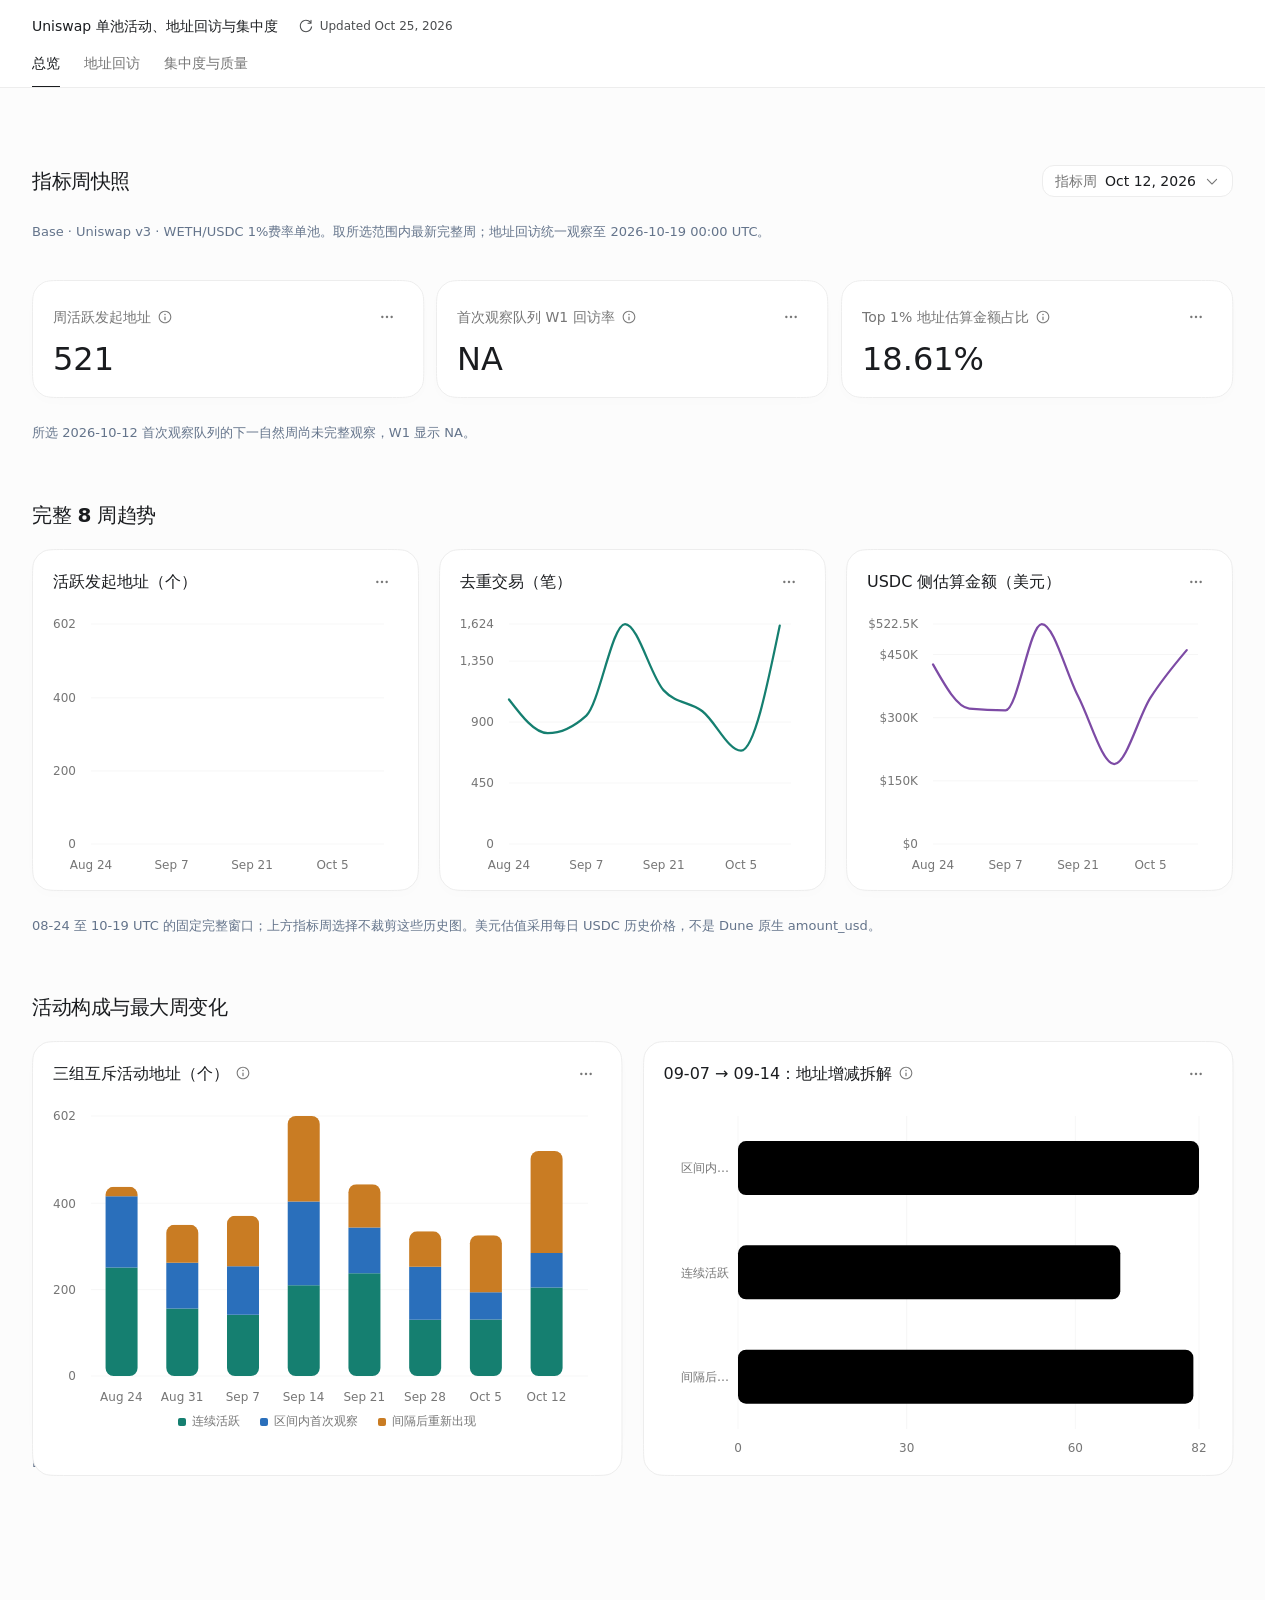
